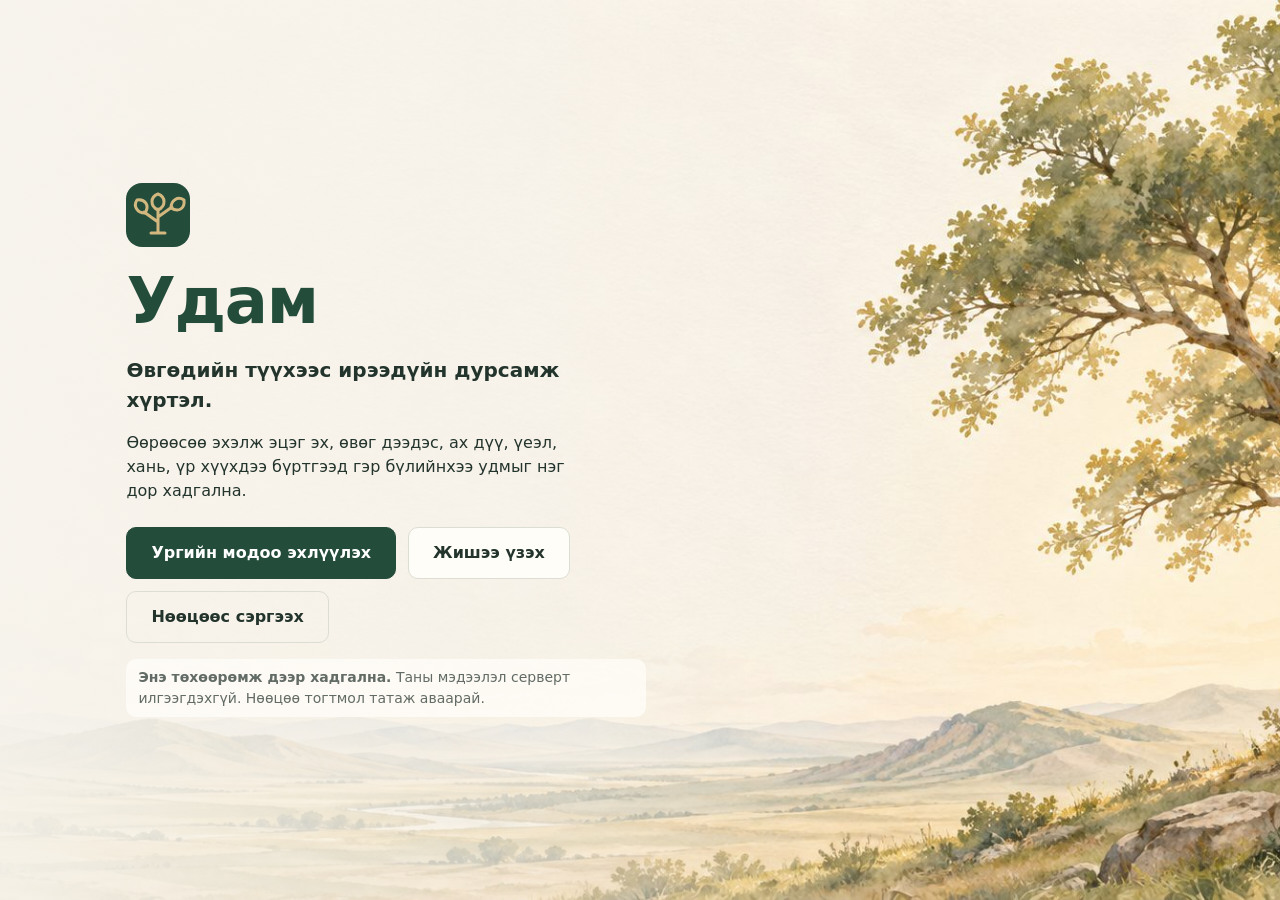
==== index.html @ 998a24c9 "Update index.html" ====
<!doctype html>
<html lang="mn">
  <head>
    <meta charset="UTF-8" />
    <meta name="viewport" content="width=device-width, initial-scale=1, viewport-fit=cover" />
    <link rel="icon" type="image/svg+xml" href="./favicon.svg" />
    <meta name="theme-color" content="#244c3a" />
    <title>Удам — ургийн мод</title>
    <script type="module" crossorigin>var _x=Object.defineProperty;var kx=(e,r,i)=>r in e?_x(e,r,{enumerable:!0,configurable:!0,writable:!0,value:i}):e[r]=i;var ct=(e,r,i)=>kx(e,typeof r!="symbol"?r+"":r,i);(function(){const r=document.createElement("link").relList;if(r&&r.supports&&r.supports("modulepreload"))return;for(const s of document.querySelectorAll('link[rel="modulepreload"]'))u(s);new MutationObserver(s=>{for(const o of s)if(o.type==="childList")for(const a of o.addedNodes)a.tagName==="LINK"&&a.rel==="modulepreload"&&u(a)}).observe(document,{childList:!0,subtree:!0});function i(s){const o={};return s.integrity&&(o.integrity=s.integrity),s.referrerPolicy&&(o.referrerPolicy=s.referrerPolicy),s.crossOrigin==="use-credentials"?o.credentials="include":s.crossOrigin==="anonymous"?o.credentials="omit":o.credentials="same-origin",o}function u(s){if(s.ep)return;s.ep=!0;const o=i(s);fetch(s.href,o)}})();var _a=typeof globalThis<"u"?globalThis:typeof window<"u"?window:typeof global<"u"?global:typeof self<"u"?self:{};function rl(e){return e&&e.__esModule&&Object.prototype.hasOwnProperty.call(e,"default")?e.default:e}var fc={exports:{}},Ts={},hc={exports:{}},Be={};/**
 * @license React
 * react.production.min.js
 *
 * Copyright (c) Facebook, Inc. and its affiliates.
 *
 * This source code is licensed under the MIT license found in the
 * LICENSE file in the root directory of this source tree.
 */var Xp;function bx(){if(Xp)return Be;Xp=1;var e=Symbol.for("react.element"),r=Symbol.for("react.portal"),i=Symbol.for("react.fragment"),u=Symbol.for("react.strict_mode"),s=Symbol.for("react.profiler"),o=Symbol.for("react.provider"),a=Symbol.for("react.context"),c=Symbol.for("react.forward_ref"),f=Symbol.for("react.suspense"),h=Symbol.for("react.memo"),d=Symbol.for("react.lazy"),p=Symbol.iterator;function y(M){return M===null||typeof M!="object"?null:(M=p&&M[p]||M["@@iterator"],typeof M=="function"?M:null)}var g={isMounted:function(){return!1},enqueueForceUpdate:function(){},enqueueReplaceState:function(){},enqueueSetState:function(){}},w=Object.assign,x={};function _(M,L,Y){this.props=M,this.context=L,this.refs=x,this.updater=Y||g}_.prototype.isReactComponent={},_.prototype.setState=function(M,L){if(typeof M!="object"&&typeof M!="function"&&M!=null)throw Error("setState(...): takes an object of state variables to update or a function which returns an object of state variables.");this.updater.enqueueSetState(this,M,L,"setState")},_.prototype.forceUpdate=function(M){this.updater.enqueueForceUpdate(this,M,"forceUpdate")};function b(){}b.prototype=_.prototype;function N(M,L,Y){this.props=M,this.context=L,this.refs=x,this.updater=Y||g}var E=N.prototype=new b;E.constructor=N,w(E,_.prototype),E.isPureReactComponent=!0;var j=Array.isArray,z=Object.prototype.hasOwnProperty,T={current:null},D={key:!0,ref:!0,__self:!0,__source:!0};function R(M,L,Y){var q,Q={},G=null,se=null;if(L!=null)for(q in L.ref!==void 0&&(se=L.ref),L.key!==void 0&&(G=""+L.key),L)z.call(L,q)&&!D.hasOwnProperty(q)&&(Q[q]=L[q]);var re=arguments.length-2;if(re===1)Q.children=Y;else if(1<re){for(var de=Array(re),_e=0;_e<re;_e++)de[_e]=arguments[_e+2];Q.children=de}if(M&&M.defaultProps)for(q in re=M.defaultProps,re)Q[q]===void 0&&(Q[q]=re[q]);return{$$typeof:e,type:M,key:G,ref:se,props:Q,_owner:T.current}}function A(M,L){return{$$typeof:e,type:M.type,key:L,ref:M.ref,props:M.props,_owner:M._owner}}function W(M){return typeof M=="object"&&M!==null&&M.$$typeof===e}function Z(M){var L={"=":"=0",":":"=2"};return"$"+M.replace(/[=:]/g,function(Y){return L[Y]})}var I=/\/+/g;function H(M,L){return typeof M=="object"&&M!==null&&M.key!=null?Z(""+M.key):L.toString(36)}function S(M,L,Y,q,Q){var G=typeof M;(G==="undefined"||G==="boolean")&&(M=null);var se=!1;if(M===null)se=!0;else switch(G){case"string":case"number":se=!0;break;case"object":switch(M.$$typeof){case e:case r:se=!0}}if(se)return se=M,Q=Q(se),M=q===""?"."+H(se,0):q,j(Q)?(Y="",M!=null&&(Y=M.replace(I,"$&/")+"/"),S(Q,L,Y,"",function(_e){return _e})):Q!=null&&(W(Q)&&(Q=A(Q,Y+(!Q.key||se&&se.key===Q.key?"":(""+Q.key).replace(I,"$&/")+"/")+M)),L.push(Q)),1;if(se=0,q=q===""?".":q+":",j(M))for(var re=0;re<M.length;re++){G=M[re];var de=q+H(G,re);se+=S(G,L,Y,de,Q)}else if(de=y(M),typeof de=="function")for(M=de.call(M),re=0;!(G=M.next()).done;)G=G.value,de=q+H(G,re++),se+=S(G,L,Y,de,Q);else if(G==="object")throw L=String(M),Error("Objects are not valid as a React child (found: "+(L==="[object Object]"?"object with keys {"+Object.keys(M).join(", ")+"}":L)+"). If you meant to render a collection of children, use an array instead.");return se}function F(M,L,Y){if(M==null)return M;var q=[],Q=0;return S(M,q,"","",function(G){return L.call(Y,G,Q++)}),q}function X(M){if(M._status===-1){var L=M._result;L=L(),L.then(function(Y){(M._status===0||M._status===-1)&&(M._status=1,M._result=Y)},function(Y){(M._status===0||M._status===-1)&&(M._status=2,M._result=Y)}),M._status===-1&&(M._status=0,M._result=L)}if(M._status===1)return M._result.default;throw M._result}var U={current:null},B={transition:null},O={ReactCurrentDispatcher:U,ReactCurrentBatchConfig:B,ReactCurrentOwner:T};function V(){throw Error("act(...) is not supported in production builds of React.")}return Be.Children={map:F,forEach:function(M,L,Y){F(M,function(){L.apply(this,arguments)},Y)},count:function(M){var L=0;return F(M,function(){L++}),L},toArray:function(M){return F(M,function(L){return L})||[]},only:function(M){if(!W(M))throw Error("React.Children.only expected to receive a single React element child.");return M}},Be.Component=_,Be.Fragment=i,Be.Profiler=s,Be.PureComponent=N,Be.StrictMode=u,Be.Suspense=f,Be.__SECRET_INTERNALS_DO_NOT_USE_OR_YOU_WILL_BE_FIRED=O,Be.act=V,Be.cloneElement=function(M,L,Y){if(M==null)throw Error("React.cloneElement(...): The argument must be a React element, but you passed "+M+".");var q=w({},M.props),Q=M.key,G=M.ref,se=M._owner;if(L!=null){if(L.ref!==void 0&&(G=L.ref,se=T.current),L.key!==void 0&&(Q=""+L.key),M.type&&M.type.defaultProps)var re=M.type.defaultProps;for(de in L)z.call(L,de)&&!D.hasOwnProperty(de)&&(q[de]=L[de]===void 0&&re!==void 0?re[de]:L[de])}var de=arguments.length-2;if(de===1)q.children=Y;else if(1<de){re=Array(de);for(var _e=0;_e<de;_e++)re[_e]=arguments[_e+2];q.children=re}return{$$typeof:e,type:M.type,key:Q,ref:G,props:q,_owner:se}},Be.createContext=function(M){return M={$$typeof:a,_currentValue:M,_currentValue2:M,_threadCount:0,Provider:null,Consumer:null,_defaultValue:null,_globalName:null},M.Provider={$$typeof:o,_context:M},M.Consumer=M},Be.createElement=R,Be.createFactory=function(M){var L=R.bind(null,M);return L.type=M,L},Be.createRef=function(){return{current:null}},Be.forwardRef=function(M){return{$$typeof:c,render:M}},Be.isValidElement=W,Be.lazy=function(M){return{$$typeof:d,_payload:{_status:-1,_result:M},_init:X}},Be.memo=function(M,L){return{$$typeof:h,type:M,compare:L===void 0?null:L}},Be.startTransition=function(M){var L=B.transition;B.transition={};try{M()}finally{B.transition=L}},Be.unstable_act=V,Be.useCallback=function(M,L){return U.current.useCallback(M,L)},Be.useContext=function(M){return U.current.useContext(M)},Be.useDebugValue=function(){},Be.useDeferredValue=function(M){return U.current.useDeferredValue(M)},Be.useEffect=function(M,L){return U.current.useEffect(M,L)},Be.useId=function(){return U.current.useId()},Be.useImperativeHandle=function(M,L,Y){return U.current.useImperativeHandle(M,L,Y)},Be.useInsertionEffect=function(M,L){return U.current.useInsertionEffect(M,L)},Be.useLayoutEffect=function(M,L){return U.current.useLayoutEffect(M,L)},Be.useMemo=function(M,L){return U.current.useMemo(M,L)},Be.useReducer=function(M,L,Y){return U.current.useReducer(M,L,Y)},Be.useRef=function(M){return U.current.useRef(M)},Be.useState=function(M){return U.current.useState(M)},Be.useSyncExternalStore=function(M,L,Y){return U.current.useSyncExternalStore(M,L,Y)},Be.useTransition=function(){return U.current.useTransition()},Be.version="18.3.1",Be}var Gp;function eo(){return Gp||(Gp=1,hc.exports=bx()),hc.exports}/**
 * @license React
 * react-jsx-runtime.production.min.js
 *
 * Copyright (c) Facebook, Inc. and its affiliates.
 *
 * This source code is licensed under the MIT license found in the
 * LICENSE file in the root directory of this source tree.
 */var Zp;function Sx(){if(Zp)return Ts;Zp=1;var e=eo(),r=Symbol.for("react.element"),i=Symbol.for("react.fragment"),u=Object.prototype.hasOwnProperty,s=e.__SECRET_INTERNALS_DO_NOT_USE_OR_YOU_WILL_BE_FIRED.ReactCurrentOwner,o={key:!0,ref:!0,__self:!0,__source:!0};function a(c,f,h){var d,p={},y=null,g=null;h!==void 0&&(y=""+h),f.key!==void 0&&(y=""+f.key),f.ref!==void 0&&(g=f.ref);for(d in f)u.call(f,d)&&!o.hasOwnProperty(d)&&(p[d]=f[d]);if(c&&c.defaultProps)for(d in f=c.defaultProps,f)p[d]===void 0&&(p[d]=f[d]);return{$$typeof:r,type:c,key:y,ref:g,props:p,_owner:s.current}}return Ts.Fragment=i,Ts.jsx=a,Ts.jsxs=a,Ts}var Kp;function Ex(){return Kp||(Kp=1,fc.exports=Sx()),fc.exports}var v=Ex(),ee=eo();const Nx=rl(ee);var ka={},pc={exports:{}},Lt={},mc={exports:{}},gc={};/**
 * @license React
 * scheduler.production.min.js
 *
 * Copyright (c) Facebook, Inc. and its affiliates.
 *
 * This source code is licensed under the MIT license found in the
 * LICENSE file in the root directory of this source tree.
 */var Qp;function Cx(){return Qp||(Qp=1,(function(e){function r(B,O){var V=B.length;B.push(O);e:for(;0<V;){var M=V-1>>>1,L=B[M];if(0<s(L,O))B[M]=O,B[V]=L,V=M;else break e}}function i(B){return B.length===0?null:B[0]}function u(B){if(B.length===0)return null;var O=B[0],V=B.pop();if(V!==O){B[0]=V;e:for(var M=0,L=B.length,Y=L>>>1;M<Y;){var q=2*(M+1)-1,Q=B[q],G=q+1,se=B[G];if(0>s(Q,V))G<L&&0>s(se,Q)?(B[M]=se,B[G]=V,M=G):(B[M]=Q,B[q]=V,M=q);else if(G<L&&0>s(se,V))B[M]=se,B[G]=V,M=G;else break e}}return O}function s(B,O){var V=B.sortIndex-O.sortIndex;return V!==0?V:B.id-O.id}if(typeof performance=="object"&&typeof performance.now=="function"){var o=performance;e.unstable_now=function(){return o.now()}}else{var a=Date,c=a.now();e.unstable_now=function(){return a.now()-c}}var f=[],h=[],d=1,p=null,y=3,g=!1,w=!1,x=!1,_=typeof setTimeout=="function"?setTimeout:null,b=typeof clearTimeout=="function"?clearTimeout:null,N=typeof setImmediate<"u"?setImmediate:null;typeof navigator<"u"&&navigator.scheduling!==void 0&&navigator.scheduling.isInputPending!==void 0&&navigator.scheduling.isInputPending.bind(navigator.scheduling);function E(B){for(var O=i(h);O!==null;){if(O.callback===null)u(h);else if(O.startTime<=B)u(h),O.sortIndex=O.expirationTime,r(f,O);else break;O=i(h)}}function j(B){if(x=!1,E(B),!w)if(i(f)!==null)w=!0,X(z);else{var O=i(h);O!==null&&U(j,O.startTime-B)}}function z(B,O){w=!1,x&&(x=!1,b(R),R=-1),g=!0;var V=y;try{for(E(O),p=i(f);p!==null&&(!(p.expirationTime>O)||B&&!Z());){var M=p.callback;if(typeof M=="function"){p.callback=null,y=p.priorityLevel;var L=M(p.expirationTime<=O);O=e.unstable_now(),typeof L=="function"?p.callback=L:p===i(f)&&u(f),E(O)}else u(f);p=i(f)}if(p!==null)var Y=!0;else{var q=i(h);q!==null&&U(j,q.startTime-O),Y=!1}return Y}finally{p=null,y=V,g=!1}}var T=!1,D=null,R=-1,A=5,W=-1;function Z(){return!(e.unstable_now()-W<A)}function I(){if(D!==null){var B=e.unstable_now();W=B;var O=!0;try{O=D(!0,B)}finally{O?H():(T=!1,D=null)}}else T=!1}var H;if(typeof N=="function")H=function(){N(I)};else if(typeof MessageChannel<"u"){var S=new MessageChannel,F=S.port2;S.port1.onmessage=I,H=function(){F.postMessage(null)}}else H=function(){_(I,0)};function X(B){D=B,T||(T=!0,H())}function U(B,O){R=_(function(){B(e.unstable_now())},O)}e.unstable_IdlePriority=5,e.unstable_ImmediatePriority=1,e.unstable_LowPriority=4,e.unstable_NormalPriority=3,e.unstable_Profiling=null,e.unstable_UserBlockingPriority=2,e.unstable_cancelCallback=function(B){B.callback=null},e.unstable_continueExecution=function(){w||g||(w=!0,X(z))},e.unstable_forceFrameRate=function(B){0>B||125<B?console.error("forceFrameRate takes a positive int between 0 and 125, forcing frame rates higher than 125 fps is not supported"):A=0<B?Math.floor(1e3/B):5},e.unstable_getCurrentPriorityLevel=function(){return y},e.unstable_getFirstCallbackNode=function(){return i(f)},e.unstable_next=function(B){switch(y){case 1:case 2:case 3:var O=3;break;default:O=y}var V=y;y=O;try{return B()}finally{y=V}},e.unstable_pauseExecution=function(){},e.unstable_requestPaint=function(){},e.unstable_runWithPriority=function(B,O){switch(B){case 1:case 2:case 3:case 4:case 5:break;default:B=3}var V=y;y=B;try{return O()}finally{y=V}},e.unstable_scheduleCallback=function(B,O,V){var M=e.unstable_now();switch(typeof V=="object"&&V!==null?(V=V.delay,V=typeof V=="number"&&0<V?M+V:M):V=M,B){case 1:var L=-1;break;case 2:L=250;break;case 5:L=1073741823;break;case 4:L=1e4;break;default:L=5e3}return L=V+L,B={id:d++,callback:O,priorityLevel:B,startTime:V,expirationTime:L,sortIndex:-1},V>M?(B.sortIndex=V,r(h,B),i(f)===null&&B===i(h)&&(x?(b(R),R=-1):x=!0,U(j,V-M))):(B.sortIndex=L,r(f,B),w||g||(w=!0,X(z))),B},e.unstable_shouldYield=Z,e.unstable_wrapCallback=function(B){var O=y;return function(){var V=y;y=O;try{return B.apply(this,arguments)}finally{y=V}}}})(gc)),gc}var Jp;function jx(){return Jp||(Jp=1,mc.exports=Cx()),mc.exports}/**
 * @license React
 * react-dom.production.min.js
 *
 * Copyright (c) Facebook, Inc. and its affiliates.
 *
 * This source code is licensed under the MIT license found in the
 * LICENSE file in the root directory of this source tree.
 */var em;function Ix(){if(em)return Lt;em=1;var e=eo(),r=jx();function i(t){for(var n="https://reactjs.org/docs/error-decoder.html?invariant="+t,l=1;l<arguments.length;l++)n+="&args[]="+encodeURIComponent(arguments[l]);return"Minified React error #"+t+"; visit "+n+" for the full message or use the non-minified dev environment for full errors and additional helpful warnings."}var u=new Set,s={};function o(t,n){a(t,n),a(t+"Capture",n)}function a(t,n){for(s[t]=n,t=0;t<n.length;t++)u.add(n[t])}var c=!(typeof window>"u"||typeof window.document>"u"||typeof window.document.createElement>"u"),f=Object.prototype.hasOwnProperty,h=/^[:A-Z_a-z\u00C0-\u00D6\u00D8-\u00F6\u00F8-\u02FF\u0370-\u037D\u037F-\u1FFF\u200C-\u200D\u2070-\u218F\u2C00-\u2FEF\u3001-\uD7FF\uF900-\uFDCF\uFDF0-\uFFFD][:A-Z_a-z\u00C0-\u00D6\u00D8-\u00F6\u00F8-\u02FF\u0370-\u037D\u037F-\u1FFF\u200C-\u200D\u2070-\u218F\u2C00-\u2FEF\u3001-\uD7FF\uF900-\uFDCF\uFDF0-\uFFFD\-.0-9\u00B7\u0300-\u036F\u203F-\u2040]*$/,d={},p={};function y(t){return f.call(p,t)?!0:f.call(d,t)?!1:h.test(t)?p[t]=!0:(d[t]=!0,!1)}function g(t,n,l,m){if(l!==null&&l.type===0)return!1;switch(typeof n){case"function":case"symbol":return!0;case"boolean":return m?!1:l!==null?!l.acceptsBooleans:(t=t.toLowerCase().slice(0,5),t!=="data-"&&t!=="aria-");default:return!1}}function w(t,n,l,m){if(n===null||typeof n>"u"||g(t,n,l,m))return!0;if(m)return!1;if(l!==null)switch(l.type){case 3:return!n;case 4:return n===!1;case 5:return isNaN(n);case 6:return isNaN(n)||1>n}return!1}function x(t,n,l,m,k,C,$){this.acceptsBooleans=n===2||n===3||n===4,this.attributeName=m,this.attributeNamespace=k,this.mustUseProperty=l,this.propertyName=t,this.type=n,this.sanitizeURL=C,this.removeEmptyString=$}var _={};"children dangerouslySetInnerHTML defaultValue defaultChecked innerHTML suppressContentEditableWarning suppressHydrationWarning style".split(" ").forEach(function(t){_[t]=new x(t,0,!1,t,null,!1,!1)}),[["acceptCharset","accept-charset"],["className","class"],["htmlFor","for"],["httpEquiv","http-equiv"]].forEach(function(t){var n=t[0];_[n]=new x(n,1,!1,t[1],null,!1,!1)}),["contentEditable","draggable","spellCheck","value"].forEach(function(t){_[t]=new x(t,2,!1,t.toLowerCase(),null,!1,!1)}),["autoReverse","externalResourcesRequired","focusable","preserveAlpha"].forEach(function(t){_[t]=new x(t,2,!1,t,null,!1,!1)}),"allowFullScreen async autoFocus autoPlay controls default defer disabled disablePictureInPicture disableRemotePlayback formNoValidate hidden loop noModule noValidate open playsInline readOnly required reversed scoped seamless itemScope".split(" ").forEach(function(t){_[t]=new x(t,3,!1,t.toLowerCase(),null,!1,!1)}),["checked","multiple","muted","selected"].forEach(function(t){_[t]=new x(t,3,!0,t,null,!1,!1)}),["capture","download"].forEach(function(t){_[t]=new x(t,4,!1,t,null,!1,!1)}),["cols","rows","size","span"].forEach(function(t){_[t]=new x(t,6,!1,t,null,!1,!1)}),["rowSpan","start"].forEach(function(t){_[t]=new x(t,5,!1,t.toLowerCase(),null,!1,!1)});var b=/[\-:]([a-z])/g;function N(t){return t[1].toUpperCase()}"accent-height alignment-baseline arabic-form baseline-shift cap-height clip-path clip-rule color-interpolation color-interpolation-filters color-profile color-rendering dominant-baseline enable-background fill-opacity fill-rule flood-color flood-opacity font-family font-size font-size-adjust font-stretch font-style font-variant font-weight glyph-name glyph-orientation-horizontal glyph-orientation-vertical horiz-adv-x horiz-origin-x image-rendering letter-spacing lighting-color marker-end marker-mid marker-start overline-position overline-thickness paint-order panose-1 pointer-events rendering-intent shape-rendering stop-color stop-opacity strikethrough-position strikethrough-thickness stroke-dasharray stroke-dashoffset stroke-linecap stroke-linejoin stroke-miterlimit stroke-opacity stroke-width text-anchor text-decoration text-rendering underline-position underline-thickness unicode-bidi unicode-range units-per-em v-alphabetic v-hanging v-ideographic v-mathematical vector-effect vert-adv-y vert-origin-x vert-origin-y word-spacing writing-mode xmlns:xlink x-height".split(" ").forEach(function(t){var n=t.replace(b,N);_[n]=new x(n,1,!1,t,null,!1,!1)}),"xlink:actuate xlink:arcrole xlink:role xlink:show xlink:title xlink:type".split(" ").forEach(function(t){var n=t.replace(b,N);_[n]=new x(n,1,!1,t,"http://www.w3.org/1999/xlink",!1,!1)}),["xml:base","xml:lang","xml:space"].forEach(function(t){var n=t.replace(b,N);_[n]=new x(n,1,!1,t,"http://www.w3.org/XML/1998/namespace",!1,!1)}),["tabIndex","crossOrigin"].forEach(function(t){_[t]=new x(t,1,!1,t.toLowerCase(),null,!1,!1)}),_.xlinkHref=new x("xlinkHref",1,!1,"xlink:href","http://www.w3.org/1999/xlink",!0,!1),["src","href","action","formAction"].forEach(function(t){_[t]=new x(t,1,!1,t.toLowerCase(),null,!0,!0)});function E(t,n,l,m){var k=_.hasOwnProperty(n)?_[n]:null;(k!==null?k.type!==0:m||!(2<n.length)||n[0]!=="o"&&n[0]!=="O"||n[1]!=="n"&&n[1]!=="N")&&(w(n,l,k,m)&&(l=null),m||k===null?y(n)&&(l===null?t.removeAttribute(n):t.setAttribute(n,""+l)):k.mustUseProperty?t[k.propertyName]=l===null?k.type===3?!1:"":l:(n=k.attributeName,m=k.attributeNamespace,l===null?t.removeAttribute(n):(k=k.type,l=k===3||k===4&&l===!0?"":""+l,m?t.setAttributeNS(m,n,l):t.setAttribute(n,l))))}var j=e.__SECRET_INTERNALS_DO_NOT_USE_OR_YOU_WILL_BE_FIRED,z=Symbol.for("react.element"),T=Symbol.for("react.portal"),D=Symbol.for("react.fragment"),R=Symbol.for("react.strict_mode"),A=Symbol.for("react.profiler"),W=Symbol.for("react.provider"),Z=Symbol.for("react.context"),I=Symbol.for("react.forward_ref"),H=Symbol.for("react.suspense"),S=Symbol.for("react.suspense_list"),F=Symbol.for("react.memo"),X=Symbol.for("react.lazy"),U=Symbol.for("react.offscreen"),B=Symbol.iterator;function O(t){return t===null||typeof t!="object"?null:(t=B&&t[B]||t["@@iterator"],typeof t=="function"?t:null)}var V=Object.assign,M;function L(t){if(M===void 0)try{throw Error()}catch(l){var n=l.stack.trim().match(/\n( *(at )?)/);M=n&&n[1]||""}return`
`+M+t}var Y=!1;function q(t,n){if(!t||Y)return"";Y=!0;var l=Error.prepareStackTrace;Error.prepareStackTrace=void 0;try{if(n)if(n=function(){throw Error()},Object.defineProperty(n.prototype,"props",{set:function(){throw Error()}}),typeof Reflect=="object"&&Reflect.construct){try{Reflect.construct(n,[])}catch(he){var m=he}Reflect.construct(t,[],n)}else{try{n.call()}catch(he){m=he}t.call(n.prototype)}else{try{throw Error()}catch(he){m=he}t()}}catch(he){if(he&&m&&typeof he.stack=="string"){for(var k=he.stack.split(`
`),C=m.stack.split(`
`),$=k.length-1,te=C.length-1;1<=$&&0<=te&&k[$]!==C[te];)te--;for(;1<=$&&0<=te;$--,te--)if(k[$]!==C[te]){if($!==1||te!==1)do if($--,te--,0>te||k[$]!==C[te]){var ne=`
`+k[$].replace(" at new "," at ");return t.displayName&&ne.includes("<anonymous>")&&(ne=ne.replace("<anonymous>",t.displayName)),ne}while(1<=$&&0<=te);break}}}finally{Y=!1,Error.prepareStackTrace=l}return(t=t?t.displayName||t.name:"")?L(t):""}function Q(t){switch(t.tag){case 5:return L(t.type);case 16:return L("Lazy");case 13:return L("Suspense");case 19:return L("SuspenseList");case 0:case 2:case 15:return t=q(t.type,!1),t;case 11:return t=q(t.type.render,!1),t;case 1:return t=q(t.type,!0),t;default:return""}}function G(t){if(t==null)return null;if(typeof t=="function")return t.displayName||t.name||null;if(typeof t=="string")return t;switch(t){case D:return"Fragment";case T:return"Portal";case A:return"Profiler";case R:return"StrictMode";case H:return"Suspense";case S:return"SuspenseList"}if(typeof t=="object")switch(t.$$typeof){case Z:return(t.displayName||"Context")+".Consumer";case W:return(t._context.displayName||"Context")+".Provider";case I:var n=t.render;return t=t.displayName,t||(t=n.displayName||n.name||"",t=t!==""?"ForwardRef("+t+")":"ForwardRef"),t;case F:return n=t.displayName||null,n!==null?n:G(t.type)||"Memo";case X:n=t._payload,t=t._init;try{return G(t(n))}catch{}}return null}function se(t){var n=t.type;switch(t.tag){case 24:return"Cache";case 9:return(n.displayName||"Context")+".Consumer";case 10:return(n._context.displayName||"Context")+".Provider";case 18:return"DehydratedFragment";case 11:return t=n.render,t=t.displayName||t.name||"",n.displayName||(t!==""?"ForwardRef("+t+")":"ForwardRef");case 7:return"Fragment";case 5:return n;case 4:return"Portal";case 3:return"Root";case 6:return"Text";case 16:return G(n);case 8:return n===R?"StrictMode":"Mode";case 22:return"Offscreen";case 12:return"Profiler";case 21:return"Scope";case 13:return"Suspense";case 19:return"SuspenseList";case 25:return"TracingMarker";case 1:case 0:case 17:case 2:case 14:case 15:if(typeof n=="function")return n.displayName||n.name||null;if(typeof n=="string")return n}return null}function re(t){switch(typeof t){case"boolean":case"number":case"string":case"undefined":return t;case"object":return t;default:return""}}function de(t){var n=t.type;return(t=t.nodeName)&&t.toLowerCase()==="input"&&(n==="checkbox"||n==="radio")}function _e(t){var n=de(t)?"checked":"value",l=Object.getOwnPropertyDescriptor(t.constructor.prototype,n),m=""+t[n];if(!t.hasOwnProperty(n)&&typeof l<"u"&&typeof l.get=="function"&&typeof l.set=="function"){var k=l.get,C=l.set;return Object.defineProperty(t,n,{configurable:!0,get:function(){return k.call(this)},set:function($){m=""+$,C.call(this,$)}}),Object.defineProperty(t,n,{enumerable:l.enumerable}),{getValue:function(){return m},setValue:function($){m=""+$},stopTracking:function(){t._valueTracker=null,delete t[n]}}}}function Ne(t){t._valueTracker||(t._valueTracker=_e(t))}function Se(t){if(!t)return!1;var n=t._valueTracker;if(!n)return!0;var l=n.getValue(),m="";return t&&(m=de(t)?t.checked?"true":"false":t.value),t=m,t!==l?(n.setValue(t),!0):!1}function be(t){if(t=t||(typeof document<"u"?document:void 0),typeof t>"u")return null;try{return t.activeElement||t.body}catch{return t.body}}function P(t,n){var l=n.checked;return V({},n,{defaultChecked:void 0,defaultValue:void 0,value:void 0,checked:l??t._wrapperState.initialChecked})}function fe(t,n){var l=n.defaultValue==null?"":n.defaultValue,m=n.checked!=null?n.checked:n.defaultChecked;l=re(n.value!=null?n.value:l),t._wrapperState={initialChecked:m,initialValue:l,controlled:n.type==="checkbox"||n.type==="radio"?n.checked!=null:n.value!=null}}function le(t,n){n=n.checked,n!=null&&E(t,"checked",n,!1)}function J(t,n){le(t,n);var l=re(n.value),m=n.type;if(l!=null)m==="number"?(l===0&&t.value===""||t.value!=l)&&(t.value=""+l):t.value!==""+l&&(t.value=""+l);else if(m==="submit"||m==="reset"){t.removeAttribute("value");return}n.hasOwnProperty("value")?oe(t,n.type,l):n.hasOwnProperty("defaultValue")&&oe(t,n.type,re(n.defaultValue)),n.checked==null&&n.defaultChecked!=null&&(t.defaultChecked=!!n.defaultChecked)}function K(t,n,l){if(n.hasOwnProperty("value")||n.hasOwnProperty("defaultValue")){var m=n.type;if(!(m!=="submit"&&m!=="reset"||n.value!==void 0&&n.value!==null))return;n=""+t._wrapperState.initialValue,l||n===t.value||(t.value=n),t.defaultValue=n}l=t.name,l!==""&&(t.name=""),t.defaultChecked=!!t._wrapperState.initialChecked,l!==""&&(t.name=l)}function oe(t,n,l){(n!=="number"||be(t.ownerDocument)!==t)&&(l==null?t.defaultValue=""+t._wrapperState.initialValue:t.defaultValue!==""+l&&(t.defaultValue=""+l))}var pe=Array.isArray;function me(t,n,l,m){if(t=t.options,n){n={};for(var k=0;k<l.length;k++)n["$"+l[k]]=!0;for(l=0;l<t.length;l++)k=n.hasOwnProperty("$"+t[l].value),t[l].selected!==k&&(t[l].selected=k),k&&m&&(t[l].defaultSelected=!0)}else{for(l=""+re(l),n=null,k=0;k<t.length;k++){if(t[k].value===l){t[k].selected=!0,m&&(t[k].defaultSelected=!0);return}n!==null||t[k].disabled||(n=t[k])}n!==null&&(n.selected=!0)}}function ue(t,n){if(n.dangerouslySetInnerHTML!=null)throw Error(i(91));return V({},n,{value:void 0,defaultValue:void 0,children:""+t._wrapperState.initialValue})}function xe(t,n){var l=n.value;if(l==null){if(l=n.children,n=n.defaultValue,l!=null){if(n!=null)throw Error(i(92));if(pe(l)){if(1<l.length)throw Error(i(93));l=l[0]}n=l}n==null&&(n=""),l=n}t._wrapperState={initialValue:re(l)}}function Ee(t,n){var l=re(n.value),m=re(n.defaultValue);l!=null&&(l=""+l,l!==t.value&&(t.value=l),n.defaultValue==null&&t.defaultValue!==l&&(t.defaultValue=l)),m!=null&&(t.defaultValue=""+m)}function we(t){var n=t.textContent;n===t._wrapperState.initialValue&&n!==""&&n!==null&&(t.value=n)}function Pe(t){switch(t){case"svg":return"http://www.w3.org/2000/svg";case"math":return"http://www.w3.org/1998/Math/MathML";default:return"http://www.w3.org/1999/xhtml"}}function Fe(t,n){return t==null||t==="http://www.w3.org/1999/xhtml"?Pe(n):t==="http://www.w3.org/2000/svg"&&n==="foreignObject"?"http://www.w3.org/1999/xhtml":t}var $e,xt=(function(t){return typeof MSApp<"u"&&MSApp.execUnsafeLocalFunction?function(n,l,m,k){MSApp.execUnsafeLocalFunction(function(){return t(n,l,m,k)})}:t})(function(t,n){if(t.namespaceURI!=="http://www.w3.org/2000/svg"||"innerHTML"in t)t.innerHTML=n;else{for($e=$e||document.createElement("div"),$e.innerHTML="<svg>"+n.valueOf().toString()+"</svg>",n=$e.firstChild;t.firstChild;)t.removeChild(t.firstChild);for(;n.firstChild;)t.appendChild(n.firstChild)}});function Nt(t,n){if(n){var l=t.firstChild;if(l&&l===t.lastChild&&l.nodeType===3){l.nodeValue=n;return}}t.textContent=n}var mt={animationIterationCount:!0,aspectRatio:!0,borderImageOutset:!0,borderImageSlice:!0,borderImageWidth:!0,boxFlex:!0,boxFlexGroup:!0,boxOrdinalGroup:!0,columnCount:!0,columns:!0,flex:!0,flexGrow:!0,flexPositive:!0,flexShrink:!0,flexNegative:!0,flexOrder:!0,gridArea:!0,gridRow:!0,gridRowEnd:!0,gridRowSpan:!0,gridRowStart:!0,gridColumn:!0,gridColumnEnd:!0,gridColumnSpan:!0,gridColumnStart:!0,fontWeight:!0,lineClamp:!0,lineHeight:!0,opacity:!0,order:!0,orphans:!0,tabSize:!0,widows:!0,zIndex:!0,zoom:!0,fillOpacity:!0,floodOpacity:!0,stopOpacity:!0,strokeDasharray:!0,strokeDashoffset:!0,strokeMiterlimit:!0,strokeOpacity:!0,strokeWidth:!0},Nn=["Webkit","ms","Moz","O"];Object.keys(mt).forEach(function(t){Nn.forEach(function(n){n=n+t.charAt(0).toUpperCase()+t.substring(1),mt[n]=mt[t]})});function Ge(t,n,l){return n==null||typeof n=="boolean"||n===""?"":l||typeof n!="number"||n===0||mt.hasOwnProperty(t)&&mt[t]?(""+n).trim():n+"px"}function Cn(t,n){t=t.style;for(var l in n)if(n.hasOwnProperty(l)){var m=l.indexOf("--")===0,k=Ge(l,n[l],m);l==="float"&&(l="cssFloat"),m?t.setProperty(l,k):t[l]=k}}var br=V({menuitem:!0},{area:!0,base:!0,br:!0,col:!0,embed:!0,hr:!0,img:!0,input:!0,keygen:!0,link:!0,meta:!0,param:!0,source:!0,track:!0,wbr:!0});function Ct(t,n){if(n){if(br[t]&&(n.children!=null||n.dangerouslySetInnerHTML!=null))throw Error(i(137,t));if(n.dangerouslySetInnerHTML!=null){if(n.children!=null)throw Error(i(60));if(typeof n.dangerouslySetInnerHTML!="object"||!("__html"in n.dangerouslySetInnerHTML))throw Error(i(61))}if(n.style!=null&&typeof n.style!="object")throw Error(i(62))}}function qn(t,n){if(t.indexOf("-")===-1)return typeof n.is=="string";switch(t){case"annotation-xml":case"color-profile":case"font-face":case"font-face-src":case"font-face-uri":case"font-face-format":case"font-face-name":case"missing-glyph":return!1;default:return!0}}var Sr=null;function Er(t){return t=t.target||t.srcElement||window,t.correspondingUseElement&&(t=t.correspondingUseElement),t.nodeType===3?t.parentNode:t}var Nr=null,tn=null,Mt=null;function jn(t){if(t=ws(t)){if(typeof Nr!="function")throw Error(i(280));var n=t.stateNode;n&&(n=Oo(n),Nr(t.stateNode,t.type,n))}}function lo(t){tn?Mt?Mt.push(t):Mt=[t]:tn=t}function Zi(){if(tn){var t=tn,n=Mt;if(Mt=tn=null,jn(t),n)for(t=0;t<n.length;t++)jn(n[t])}}function uo(t,n){return t(n)}function co(){}var Ki=!1;function fo(t,n,l){if(Ki)return t(n,l);Ki=!0;try{return uo(t,n,l)}finally{Ki=!1,(tn!==null||Mt!==null)&&(co(),Zi())}}function Cr(t,n){var l=t.stateNode;if(l===null)return null;var m=Oo(l);if(m===null)return null;l=m[n];e:switch(n){case"onClick":case"onClickCapture":case"onDoubleClick":case"onDoubleClickCapture":case"onMouseDown":case"onMouseDownCapture":case"onMouseMove":case"onMouseMoveCapture":case"onMouseUp":case"onMouseUpCapture":case"onMouseEnter":(m=!m.disabled)||(t=t.type,m=!(t==="button"||t==="input"||t==="select"||t==="textarea")),t=!m;break e;default:t=!1}if(t)return null;if(l&&typeof l!="function")throw Error(i(231,n,typeof l));return l}var Qi=!1;if(c)try{var jr={};Object.defineProperty(jr,"passive",{get:function(){Qi=!0}}),window.addEventListener("test",jr,jr),window.removeEventListener("test",jr,jr)}catch{Qi=!1}function _l(t,n,l,m,k,C,$,te,ne){var he=Array.prototype.slice.call(arguments,3);try{n.apply(l,he)}catch(ye){this.onError(ye)}}var Ir=!1,ii=null,si=!1,Ji=null,kl={onError:function(t){Ir=!0,ii=t}};function bl(t,n,l,m,k,C,$,te,ne){Ir=!1,ii=null,_l.apply(kl,arguments)}function Sl(t,n,l,m,k,C,$,te,ne){if(bl.apply(this,arguments),Ir){if(Ir){var he=ii;Ir=!1,ii=null}else throw Error(i(198));si||(si=!0,Ji=he)}}function gn(t){var n=t,l=t;if(t.alternate)for(;n.return;)n=n.return;else{t=n;do n=t,(n.flags&4098)!==0&&(l=n.return),t=n.return;while(t)}return n.tag===3?l:null}function es(t){if(t.tag===13){var n=t.memoizedState;if(n===null&&(t=t.alternate,t!==null&&(n=t.memoizedState)),n!==null)return n.dehydrated}return null}function ts(t){if(gn(t)!==t)throw Error(i(188))}function El(t){var n=t.alternate;if(!n){if(n=gn(t),n===null)throw Error(i(188));return n!==t?null:t}for(var l=t,m=n;;){var k=l.return;if(k===null)break;var C=k.alternate;if(C===null){if(m=k.return,m!==null){l=m;continue}break}if(k.child===C.child){for(C=k.child;C;){if(C===l)return ts(k),t;if(C===m)return ts(k),n;C=C.sibling}throw Error(i(188))}if(l.return!==m.return)l=k,m=C;else{for(var $=!1,te=k.child;te;){if(te===l){$=!0,l=k,m=C;break}if(te===m){$=!0,m=k,l=C;break}te=te.sibling}if(!$){for(te=C.child;te;){if(te===l){$=!0,l=C,m=k;break}if(te===m){$=!0,m=C,l=k;break}te=te.sibling}if(!$)throw Error(i(189))}}if(l.alternate!==m)throw Error(i(190))}if(l.tag!==3)throw Error(i(188));return l.stateNode.current===l?t:n}function ho(t){return t=El(t),t!==null?po(t):null}function po(t){if(t.tag===5||t.tag===6)return t;for(t=t.child;t!==null;){var n=po(t);if(n!==null)return n;t=t.sibling}return null}var mo=r.unstable_scheduleCallback,go=r.unstable_cancelCallback,Nl=r.unstable_shouldYield,yo=r.unstable_requestPaint,nt=r.unstable_now,Cl=r.unstable_getCurrentPriorityLevel,ns=r.unstable_ImmediatePriority,vo=r.unstable_UserBlockingPriority,oi=r.unstable_NormalPriority,jl=r.unstable_LowPriority,xo=r.unstable_IdlePriority,Pr=null,qt=null;function Il(t){if(qt&&typeof qt.onCommitFiberRoot=="function")try{qt.onCommitFiberRoot(Pr,t,void 0,(t.current.flags&128)===128)}catch{}}var $t=Math.clz32?Math.clz32:zl,Pl=Math.log,Ml=Math.LN2;function zl(t){return t>>>=0,t===0?32:31-(Pl(t)/Ml|0)|0}var ai=64,li=4194304;function yn(t){switch(t&-t){case 1:return 1;case 2:return 2;case 4:return 4;case 8:return 8;case 16:return 16;case 32:return 32;case 64:case 128:case 256:case 512:case 1024:case 2048:case 4096:case 8192:case 16384:case 32768:case 65536:case 131072:case 262144:case 524288:case 1048576:case 2097152:return t&4194240;case 4194304:case 8388608:case 16777216:case 33554432:case 67108864:return t&130023424;case 134217728:return 134217728;case 268435456:return 268435456;case 536870912:return 536870912;case 1073741824:return 1073741824;default:return t}}function ui(t,n){var l=t.pendingLanes;if(l===0)return 0;var m=0,k=t.suspendedLanes,C=t.pingedLanes,$=l&268435455;if($!==0){var te=$&~k;te!==0?m=yn(te):(C&=$,C!==0&&(m=yn(C)))}else $=l&~k,$!==0?m=yn($):C!==0&&(m=yn(C));if(m===0)return 0;if(n!==0&&n!==m&&(n&k)===0&&(k=m&-m,C=n&-n,k>=C||k===16&&(C&4194240)!==0))return n;if((m&4)!==0&&(m|=l&16),n=t.entangledLanes,n!==0)for(t=t.entanglements,n&=m;0<n;)l=31-$t(n),k=1<<l,m|=t[l],n&=~k;return m}function Rl(t,n){switch(t){case 1:case 2:case 4:return n+250;case 8:case 16:case 32:case 64:case 128:case 256:case 512:case 1024:case 2048:case 4096:case 8192:case 16384:case 32768:case 65536:case 131072:case 262144:case 524288:case 1048576:case 2097152:return n+5e3;case 4194304:case 8388608:case 16777216:case 33554432:case 67108864:return-1;case 134217728:case 268435456:case 536870912:case 1073741824:return-1;default:return-1}}function Al(t,n){for(var l=t.suspendedLanes,m=t.pingedLanes,k=t.expirationTimes,C=t.pendingLanes;0<C;){var $=31-$t(C),te=1<<$,ne=k[$];ne===-1?((te&l)===0||(te&m)!==0)&&(k[$]=Rl(te,n)):ne<=n&&(t.expiredLanes|=te),C&=~te}}function Mr(t){return t=t.pendingLanes&-1073741825,t!==0?t:t&1073741824?1073741824:0}function wo(){var t=ai;return ai<<=1,(ai&4194240)===0&&(ai=64),t}function rs(t){for(var n=[],l=0;31>l;l++)n.push(t);return n}function Xn(t,n,l){t.pendingLanes|=n,n!==536870912&&(t.suspendedLanes=0,t.pingedLanes=0),t=t.eventTimes,n=31-$t(n),t[n]=l}function Hv(t,n){var l=t.pendingLanes&~n;t.pendingLanes=n,t.suspendedLanes=0,t.pingedLanes=0,t.expiredLanes&=n,t.mutableReadLanes&=n,t.entangledLanes&=n,n=t.entanglements;var m=t.eventTimes;for(t=t.expirationTimes;0<l;){var k=31-$t(l),C=1<<k;n[k]=0,m[k]=-1,t[k]=-1,l&=~C}}function Tl(t,n){var l=t.entangledLanes|=n;for(t=t.entanglements;l;){var m=31-$t(l),k=1<<m;k&n|t[m]&n&&(t[m]|=n),l&=~k}}var Ye=0;function Nf(t){return t&=-t,1<t?4<t?(t&268435455)!==0?16:536870912:4:1}var Cf,Ol,jf,If,Pf,Ll=!1,_o=[],Gn=null,Zn=null,Kn=null,is=new Map,ss=new Map,Qn=[],Uv="mousedown mouseup touchcancel touchend touchstart auxclick dblclick pointercancel pointerdown pointerup dragend dragstart drop compositionend compositionstart keydown keypress keyup input textInput copy cut paste click change contextmenu reset submit".split(" ");function Mf(t,n){switch(t){case"focusin":case"focusout":Gn=null;break;case"dragenter":case"dragleave":Zn=null;break;case"mouseover":case"mouseout":Kn=null;break;case"pointerover":case"pointerout":is.delete(n.pointerId);break;case"gotpointercapture":case"lostpointercapture":ss.delete(n.pointerId)}}function os(t,n,l,m,k,C){return t===null||t.nativeEvent!==C?(t={blockedOn:n,domEventName:l,eventSystemFlags:m,nativeEvent:C,targetContainers:[k]},n!==null&&(n=ws(n),n!==null&&Ol(n)),t):(t.eventSystemFlags|=m,n=t.targetContainers,k!==null&&n.indexOf(k)===-1&&n.push(k),t)}function Vv(t,n,l,m,k){switch(n){case"focusin":return Gn=os(Gn,t,n,l,m,k),!0;case"dragenter":return Zn=os(Zn,t,n,l,m,k),!0;case"mouseover":return Kn=os(Kn,t,n,l,m,k),!0;case"pointerover":var C=k.pointerId;return is.set(C,os(is.get(C)||null,t,n,l,m,k)),!0;case"gotpointercapture":return C=k.pointerId,ss.set(C,os(ss.get(C)||null,t,n,l,m,k)),!0}return!1}function zf(t){var n=zr(t.target);if(n!==null){var l=gn(n);if(l!==null){if(n=l.tag,n===13){if(n=es(l),n!==null){t.blockedOn=n,Pf(t.priority,function(){jf(l)});return}}else if(n===3&&l.stateNode.current.memoizedState.isDehydrated){t.blockedOn=l.tag===3?l.stateNode.containerInfo:null;return}}}t.blockedOn=null}function ko(t){if(t.blockedOn!==null)return!1;for(var n=t.targetContainers;0<n.length;){var l=$l(t.domEventName,t.eventSystemFlags,n[0],t.nativeEvent);if(l===null){l=t.nativeEvent;var m=new l.constructor(l.type,l);Sr=m,l.target.dispatchEvent(m),Sr=null}else return n=ws(l),n!==null&&Ol(n),t.blockedOn=l,!1;n.shift()}return!0}function Rf(t,n,l){ko(t)&&l.delete(n)}function Wv(){Ll=!1,Gn!==null&&ko(Gn)&&(Gn=null),Zn!==null&&ko(Zn)&&(Zn=null),Kn!==null&&ko(Kn)&&(Kn=null),is.forEach(Rf),ss.forEach(Rf)}function as(t,n){t.blockedOn===n&&(t.blockedOn=null,Ll||(Ll=!0,r.unstable_scheduleCallback(r.unstable_NormalPriority,Wv)))}function ls(t){function n(k){return as(k,t)}if(0<_o.length){as(_o[0],t);for(var l=1;l<_o.length;l++){var m=_o[l];m.blockedOn===t&&(m.blockedOn=null)}}for(Gn!==null&&as(Gn,t),Zn!==null&&as(Zn,t),Kn!==null&&as(Kn,t),is.forEach(n),ss.forEach(n),l=0;l<Qn.length;l++)m=Qn[l],m.blockedOn===t&&(m.blockedOn=null);for(;0<Qn.length&&(l=Qn[0],l.blockedOn===null);)zf(l),l.blockedOn===null&&Qn.shift()}var ci=j.ReactCurrentBatchConfig,bo=!0;function Yv(t,n,l,m){var k=Ye,C=ci.transition;ci.transition=null;try{Ye=1,Dl(t,n,l,m)}finally{Ye=k,ci.transition=C}}function qv(t,n,l,m){var k=Ye,C=ci.transition;ci.transition=null;try{Ye=4,Dl(t,n,l,m)}finally{Ye=k,ci.transition=C}}function Dl(t,n,l,m){if(bo){var k=$l(t,n,l,m);if(k===null)nu(t,n,m,So,l),Mf(t,m);else if(Vv(k,t,n,l,m))m.stopPropagation();else if(Mf(t,m),n&4&&-1<Uv.indexOf(t)){for(;k!==null;){var C=ws(k);if(C!==null&&Cf(C),C=$l(t,n,l,m),C===null&&nu(t,n,m,So,l),C===k)break;k=C}k!==null&&m.stopPropagation()}else nu(t,n,m,null,l)}}var So=null;function $l(t,n,l,m){if(So=null,t=Er(m),t=zr(t),t!==null)if(n=gn(t),n===null)t=null;else if(l=n.tag,l===13){if(t=es(n),t!==null)return t;t=null}else if(l===3){if(n.stateNode.current.memoizedState.isDehydrated)return n.tag===3?n.stateNode.containerInfo:null;t=null}else n!==t&&(t=null);return So=t,null}function Af(t){switch(t){case"cancel":case"click":case"close":case"contextmenu":case"copy":case"cut":case"auxclick":case"dblclick":case"dragend":case"dragstart":case"drop":case"focusin":case"focusout":case"input":case"invalid":case"keydown":case"keypress":case"keyup":case"mousedown":case"mouseup":case"paste":case"pause":case"play":case"pointercancel":case"pointerdown":case"pointerup":case"ratechange":case"reset":case"resize":case"seeked":case"submit":case"touchcancel":case"touchend":case"touchstart":case"volumechange":case"change":case"selectionchange":case"textInput":case"compositionstart":case"compositionend":case"compositionupdate":case"beforeblur":case"afterblur":case"beforeinput":case"blur":case"fullscreenchange":case"focus":case"hashchange":case"popstate":case"select":case"selectstart":return 1;case"drag":case"dragenter":case"dragexit":case"dragleave":case"dragover":case"mousemove":case"mouseout":case"mouseover":case"pointermove":case"pointerout":case"pointerover":case"scroll":case"toggle":case"touchmove":case"wheel":case"mouseenter":case"mouseleave":case"pointerenter":case"pointerleave":return 4;case"message":switch(Cl()){case ns:return 1;case vo:return 4;case oi:case jl:return 16;case xo:return 536870912;default:return 16}default:return 16}}var Jn=null,Bl=null,Eo=null;function Tf(){if(Eo)return Eo;var t,n=Bl,l=n.length,m,k="value"in Jn?Jn.value:Jn.textContent,C=k.length;for(t=0;t<l&&n[t]===k[t];t++);var $=l-t;for(m=1;m<=$&&n[l-m]===k[C-m];m++);return Eo=k.slice(t,1<m?1-m:void 0)}function No(t){var n=t.keyCode;return"charCode"in t?(t=t.charCode,t===0&&n===13&&(t=13)):t=n,t===10&&(t=13),32<=t||t===13?t:0}function Co(){return!0}function Of(){return!1}function Bt(t){function n(l,m,k,C,$){this._reactName=l,this._targetInst=k,this.type=m,this.nativeEvent=C,this.target=$,this.currentTarget=null;for(var te in t)t.hasOwnProperty(te)&&(l=t[te],this[te]=l?l(C):C[te]);return this.isDefaultPrevented=(C.defaultPrevented!=null?C.defaultPrevented:C.returnValue===!1)?Co:Of,this.isPropagationStopped=Of,this}return V(n.prototype,{preventDefault:function(){this.defaultPrevented=!0;var l=this.nativeEvent;l&&(l.preventDefault?l.preventDefault():typeof l.returnValue!="unknown"&&(l.returnValue=!1),this.isDefaultPrevented=Co)},stopPropagation:function(){var l=this.nativeEvent;l&&(l.stopPropagation?l.stopPropagation():typeof l.cancelBubble!="unknown"&&(l.cancelBubble=!0),this.isPropagationStopped=Co)},persist:function(){},isPersistent:Co}),n}var di={eventPhase:0,bubbles:0,cancelable:0,timeStamp:function(t){return t.timeStamp||Date.now()},defaultPrevented:0,isTrusted:0},Fl=Bt(di),us=V({},di,{view:0,detail:0}),Xv=Bt(us),Hl,Ul,cs,jo=V({},us,{screenX:0,screenY:0,clientX:0,clientY:0,pageX:0,pageY:0,ctrlKey:0,shiftKey:0,altKey:0,metaKey:0,getModifierState:Wl,button:0,buttons:0,relatedTarget:function(t){return t.relatedTarget===void 0?t.fromElement===t.srcElement?t.toElement:t.fromElement:t.relatedTarget},movementX:function(t){return"movementX"in t?t.movementX:(t!==cs&&(cs&&t.type==="mousemove"?(Hl=t.screenX-cs.screenX,Ul=t.screenY-cs.screenY):Ul=Hl=0,cs=t),Hl)},movementY:function(t){return"movementY"in t?t.movementY:Ul}}),Lf=Bt(jo),Gv=V({},jo,{dataTransfer:0}),Zv=Bt(Gv),Kv=V({},us,{relatedTarget:0}),Vl=Bt(Kv),Qv=V({},di,{animationName:0,elapsedTime:0,pseudoElement:0}),Jv=Bt(Qv),e1=V({},di,{clipboardData:function(t){return"clipboardData"in t?t.clipboardData:window.clipboardData}}),t1=Bt(e1),n1=V({},di,{data:0}),Df=Bt(n1),r1={Esc:"Escape",Spacebar:" ",Left:"ArrowLeft",Up:"ArrowUp",Right:"ArrowRight",Down:"ArrowDown",Del:"Delete",Win:"OS",Menu:"ContextMenu",Apps:"ContextMenu",Scroll:"ScrollLock",MozPrintableKey:"Unidentified"},i1={8:"Backspace",9:"Tab",12:"Clear",13:"Enter",16:"Shift",17:"Control",18:"Alt",19:"Pause",20:"CapsLock",27:"Escape",32:" ",33:"PageUp",34:"PageDown",35:"End",36:"Home",37:"ArrowLeft",38:"ArrowUp",39:"ArrowRight",40:"ArrowDown",45:"Insert",46:"Delete",112:"F1",113:"F2",114:"F3",115:"F4",116:"F5",117:"F6",118:"F7",119:"F8",120:"F9",121:"F10",122:"F11",123:"F12",144:"NumLock",145:"ScrollLock",224:"Meta"},s1={Alt:"altKey",Control:"ctrlKey",Meta:"metaKey",Shift:"shiftKey"};function o1(t){var n=this.nativeEvent;return n.getModifierState?n.getModifierState(t):(t=s1[t])?!!n[t]:!1}function Wl(){return o1}var a1=V({},us,{key:function(t){if(t.key){var n=r1[t.key]||t.key;if(n!=="Unidentified")return n}return t.type==="keypress"?(t=No(t),t===13?"Enter":String.fromCharCode(t)):t.type==="keydown"||t.type==="keyup"?i1[t.keyCode]||"Unidentified":""},code:0,location:0,ctrlKey:0,shiftKey:0,altKey:0,metaKey:0,repeat:0,locale:0,getModifierState:Wl,charCode:function(t){return t.type==="keypress"?No(t):0},keyCode:function(t){return t.type==="keydown"||t.type==="keyup"?t.keyCode:0},which:function(t){return t.type==="keypress"?No(t):t.type==="keydown"||t.type==="keyup"?t.keyCode:0}}),l1=Bt(a1),u1=V({},jo,{pointerId:0,width:0,height:0,pressure:0,tangentialPressure:0,tiltX:0,tiltY:0,twist:0,pointerType:0,isPrimary:0}),$f=Bt(u1),c1=V({},us,{touches:0,targetTouches:0,changedTouches:0,altKey:0,metaKey:0,ctrlKey:0,shiftKey:0,getModifierState:Wl}),d1=Bt(c1),f1=V({},di,{propertyName:0,elapsedTime:0,pseudoElement:0}),h1=Bt(f1),p1=V({},jo,{deltaX:function(t){return"deltaX"in t?t.deltaX:"wheelDeltaX"in t?-t.wheelDeltaX:0},deltaY:function(t){return"deltaY"in t?t.deltaY:"wheelDeltaY"in t?-t.wheelDeltaY:"wheelDelta"in t?-t.wheelDelta:0},deltaZ:0,deltaMode:0}),m1=Bt(p1),g1=[9,13,27,32],Yl=c&&"CompositionEvent"in window,ds=null;c&&"documentMode"in document&&(ds=document.documentMode);var y1=c&&"TextEvent"in window&&!ds,Bf=c&&(!Yl||ds&&8<ds&&11>=ds),Ff=" ",Hf=!1;function Uf(t,n){switch(t){case"keyup":return g1.indexOf(n.keyCode)!==-1;case"keydown":return n.keyCode!==229;case"keypress":case"mousedown":case"focusout":return!0;default:return!1}}function Vf(t){return t=t.detail,typeof t=="object"&&"data"in t?t.data:null}var fi=!1;function v1(t,n){switch(t){case"compositionend":return Vf(n);case"keypress":return n.which!==32?null:(Hf=!0,Ff);case"textInput":return t=n.data,t===Ff&&Hf?null:t;default:return null}}function x1(t,n){if(fi)return t==="compositionend"||!Yl&&Uf(t,n)?(t=Tf(),Eo=Bl=Jn=null,fi=!1,t):null;switch(t){case"paste":return null;case"keypress":if(!(n.ctrlKey||n.altKey||n.metaKey)||n.ctrlKey&&n.altKey){if(n.char&&1<n.char.length)return n.char;if(n.which)return String.fromCharCode(n.which)}return null;case"compositionend":return Bf&&n.locale!=="ko"?null:n.data;default:return null}}var w1={color:!0,date:!0,datetime:!0,"datetime-local":!0,email:!0,month:!0,number:!0,password:!0,range:!0,search:!0,tel:!0,text:!0,time:!0,url:!0,week:!0};function Wf(t){var n=t&&t.nodeName&&t.nodeName.toLowerCase();return n==="input"?!!w1[t.type]:n==="textarea"}function Yf(t,n,l,m){lo(m),n=Ro(n,"onChange"),0<n.length&&(l=new Fl("onChange","change",null,l,m),t.push({event:l,listeners:n}))}var fs=null,hs=null;function _1(t){ch(t,0)}function Io(t){var n=yi(t);if(Se(n))return t}function k1(t,n){if(t==="change")return n}var qf=!1;if(c){var ql;if(c){var Xl="oninput"in document;if(!Xl){var Xf=document.createElement("div");Xf.setAttribute("oninput","return;"),Xl=typeof Xf.oninput=="function"}ql=Xl}else ql=!1;qf=ql&&(!document.documentMode||9<document.documentMode)}function Gf(){fs&&(fs.detachEvent("onpropertychange",Zf),hs=fs=null)}function Zf(t){if(t.propertyName==="value"&&Io(hs)){var n=[];Yf(n,hs,t,Er(t)),fo(_1,n)}}function b1(t,n,l){t==="focusin"?(Gf(),fs=n,hs=l,fs.attachEvent("onpropertychange",Zf)):t==="focusout"&&Gf()}function S1(t){if(t==="selectionchange"||t==="keyup"||t==="keydown")return Io(hs)}function E1(t,n){if(t==="click")return Io(n)}function N1(t,n){if(t==="input"||t==="change")return Io(n)}function C1(t,n){return t===n&&(t!==0||1/t===1/n)||t!==t&&n!==n}var nn=typeof Object.is=="function"?Object.is:C1;function ps(t,n){if(nn(t,n))return!0;if(typeof t!="object"||t===null||typeof n!="object"||n===null)return!1;var l=Object.keys(t),m=Object.keys(n);if(l.length!==m.length)return!1;for(m=0;m<l.length;m++){var k=l[m];if(!f.call(n,k)||!nn(t[k],n[k]))return!1}return!0}function Kf(t){for(;t&&t.firstChild;)t=t.firstChild;return t}function Qf(t,n){var l=Kf(t);t=0;for(var m;l;){if(l.nodeType===3){if(m=t+l.textContent.length,t<=n&&m>=n)return{node:l,offset:n-t};t=m}e:{for(;l;){if(l.nextSibling){l=l.nextSibling;break e}l=l.parentNode}l=void 0}l=Kf(l)}}function Jf(t,n){return t&&n?t===n?!0:t&&t.nodeType===3?!1:n&&n.nodeType===3?Jf(t,n.parentNode):"contains"in t?t.contains(n):t.compareDocumentPosition?!!(t.compareDocumentPosition(n)&16):!1:!1}function eh(){for(var t=window,n=be();n instanceof t.HTMLIFrameElement;){try{var l=typeof n.contentWindow.location.href=="string"}catch{l=!1}if(l)t=n.contentWindow;else break;n=be(t.document)}return n}function Gl(t){var n=t&&t.nodeName&&t.nodeName.toLowerCase();return n&&(n==="input"&&(t.type==="text"||t.type==="search"||t.type==="tel"||t.type==="url"||t.type==="password")||n==="textarea"||t.contentEditable==="true")}function j1(t){var n=eh(),l=t.focusedElem,m=t.selectionRange;if(n!==l&&l&&l.ownerDocument&&Jf(l.ownerDocument.documentElement,l)){if(m!==null&&Gl(l)){if(n=m.start,t=m.end,t===void 0&&(t=n),"selectionStart"in l)l.selectionStart=n,l.selectionEnd=Math.min(t,l.value.length);else if(t=(n=l.ownerDocument||document)&&n.defaultView||window,t.getSelection){t=t.getSelection();var k=l.textContent.length,C=Math.min(m.start,k);m=m.end===void 0?C:Math.min(m.end,k),!t.extend&&C>m&&(k=m,m=C,C=k),k=Qf(l,C);var $=Qf(l,m);k&&$&&(t.rangeCount!==1||t.anchorNode!==k.node||t.anchorOffset!==k.offset||t.focusNode!==$.node||t.focusOffset!==$.offset)&&(n=n.createRange(),n.setStart(k.node,k.offset),t.removeAllRanges(),C>m?(t.addRange(n),t.extend($.node,$.offset)):(n.setEnd($.node,$.offset),t.addRange(n)))}}for(n=[],t=l;t=t.parentNode;)t.nodeType===1&&n.push({element:t,left:t.scrollLeft,top:t.scrollTop});for(typeof l.focus=="function"&&l.focus(),l=0;l<n.length;l++)t=n[l],t.element.scrollLeft=t.left,t.element.scrollTop=t.top}}var I1=c&&"documentMode"in document&&11>=document.documentMode,hi=null,Zl=null,ms=null,Kl=!1;function th(t,n,l){var m=l.window===l?l.document:l.nodeType===9?l:l.ownerDocument;Kl||hi==null||hi!==be(m)||(m=hi,"selectionStart"in m&&Gl(m)?m={start:m.selectionStart,end:m.selectionEnd}:(m=(m.ownerDocument&&m.ownerDocument.defaultView||window).getSelection(),m={anchorNode:m.anchorNode,anchorOffset:m.anchorOffset,focusNode:m.focusNode,focusOffset:m.focusOffset}),ms&&ps(ms,m)||(ms=m,m=Ro(Zl,"onSelect"),0<m.length&&(n=new Fl("onSelect","select",null,n,l),t.push({event:n,listeners:m}),n.target=hi)))}function Po(t,n){var l={};return l[t.toLowerCase()]=n.toLowerCase(),l["Webkit"+t]="webkit"+n,l["Moz"+t]="moz"+n,l}var pi={animationend:Po("Animation","AnimationEnd"),animationiteration:Po("Animation","AnimationIteration"),animationstart:Po("Animation","AnimationStart"),transitionend:Po("Transition","TransitionEnd")},Ql={},nh={};c&&(nh=document.createElement("div").style,"AnimationEvent"in window||(delete pi.animationend.animation,delete pi.animationiteration.animation,delete pi.animationstart.animation),"TransitionEvent"in window||delete pi.transitionend.transition);function Mo(t){if(Ql[t])return Ql[t];if(!pi[t])return t;var n=pi[t],l;for(l in n)if(n.hasOwnProperty(l)&&l in nh)return Ql[t]=n[l];return t}var rh=Mo("animationend"),ih=Mo("animationiteration"),sh=Mo("animationstart"),oh=Mo("transitionend"),ah=new Map,lh="abort auxClick cancel canPlay canPlayThrough click close contextMenu copy cut drag dragEnd dragEnter dragExit dragLeave dragOver dragStart drop durationChange emptied encrypted ended error gotPointerCapture input invalid keyDown keyPress keyUp load loadedData loadedMetadata loadStart lostPointerCapture mouseDown mouseMove mouseOut mouseOver mouseUp paste pause play playing pointerCancel pointerDown pointerMove pointerOut pointerOver pointerUp progress rateChange reset resize seeked seeking stalled submit suspend timeUpdate touchCancel touchEnd touchStart volumeChange scroll toggle touchMove waiting wheel".split(" ");function er(t,n){ah.set(t,n),o(n,[t])}for(var Jl=0;Jl<lh.length;Jl++){var eu=lh[Jl],P1=eu.toLowerCase(),M1=eu[0].toUpperCase()+eu.slice(1);er(P1,"on"+M1)}er(rh,"onAnimationEnd"),er(ih,"onAnimationIteration"),er(sh,"onAnimationStart"),er("dblclick","onDoubleClick"),er("focusin","onFocus"),er("focusout","onBlur"),er(oh,"onTransitionEnd"),a("onMouseEnter",["mouseout","mouseover"]),a("onMouseLeave",["mouseout","mouseover"]),a("onPointerEnter",["pointerout","pointerover"]),a("onPointerLeave",["pointerout","pointerover"]),o("onChange","change click focusin focusout input keydown keyup selectionchange".split(" ")),o("onSelect","focusout contextmenu dragend focusin keydown keyup mousedown mouseup selectionchange".split(" ")),o("onBeforeInput",["compositionend","keypress","textInput","paste"]),o("onCompositionEnd","compositionend focusout keydown keypress keyup mousedown".split(" ")),o("onCompositionStart","compositionstart focusout keydown keypress keyup mousedown".split(" ")),o("onCompositionUpdate","compositionupdate focusout keydown keypress keyup mousedown".split(" "));var gs="abort canplay canplaythrough durationchange emptied encrypted ended error loadeddata loadedmetadata loadstart pause play playing progress ratechange resize seeked seeking stalled suspend timeupdate volumechange waiting".split(" "),z1=new Set("cancel close invalid load scroll toggle".split(" ").concat(gs));function uh(t,n,l){var m=t.type||"unknown-event";t.currentTarget=l,Sl(m,n,void 0,t),t.currentTarget=null}function ch(t,n){n=(n&4)!==0;for(var l=0;l<t.length;l++){var m=t[l],k=m.event;m=m.listeners;e:{var C=void 0;if(n)for(var $=m.length-1;0<=$;$--){var te=m[$],ne=te.instance,he=te.currentTarget;if(te=te.listener,ne!==C&&k.isPropagationStopped())break e;uh(k,te,he),C=ne}else for($=0;$<m.length;$++){if(te=m[$],ne=te.instance,he=te.currentTarget,te=te.listener,ne!==C&&k.isPropagationStopped())break e;uh(k,te,he),C=ne}}}if(si)throw t=Ji,si=!1,Ji=null,t}function Ke(t,n){var l=n[lu];l===void 0&&(l=n[lu]=new Set);var m=t+"__bubble";l.has(m)||(dh(n,t,2,!1),l.add(m))}function tu(t,n,l){var m=0;n&&(m|=4),dh(l,t,m,n)}var zo="_reactListening"+Math.random().toString(36).slice(2);function ys(t){if(!t[zo]){t[zo]=!0,u.forEach(function(l){l!=="selectionchange"&&(z1.has(l)||tu(l,!1,t),tu(l,!0,t))});var n=t.nodeType===9?t:t.ownerDocument;n===null||n[zo]||(n[zo]=!0,tu("selectionchange",!1,n))}}function dh(t,n,l,m){switch(Af(n)){case 1:var k=Yv;break;case 4:k=qv;break;default:k=Dl}l=k.bind(null,n,l,t),k=void 0,!Qi||n!=="touchstart"&&n!=="touchmove"&&n!=="wheel"||(k=!0),m?k!==void 0?t.addEventListener(n,l,{capture:!0,passive:k}):t.addEventListener(n,l,!0):k!==void 0?t.addEventListener(n,l,{passive:k}):t.addEventListener(n,l,!1)}function nu(t,n,l,m,k){var C=m;if((n&1)===0&&(n&2)===0&&m!==null)e:for(;;){if(m===null)return;var $=m.tag;if($===3||$===4){var te=m.stateNode.containerInfo;if(te===k||te.nodeType===8&&te.parentNode===k)break;if($===4)for($=m.return;$!==null;){var ne=$.tag;if((ne===3||ne===4)&&(ne=$.stateNode.containerInfo,ne===k||ne.nodeType===8&&ne.parentNode===k))return;$=$.return}for(;te!==null;){if($=zr(te),$===null)return;if(ne=$.tag,ne===5||ne===6){m=C=$;continue e}te=te.parentNode}}m=m.return}fo(function(){var he=C,ye=Er(l),ve=[];e:{var ge=ah.get(t);if(ge!==void 0){var Ce=Fl,Ie=t;switch(t){case"keypress":if(No(l)===0)break e;case"keydown":case"keyup":Ce=l1;break;case"focusin":Ie="focus",Ce=Vl;break;case"focusout":Ie="blur",Ce=Vl;break;case"beforeblur":case"afterblur":Ce=Vl;break;case"click":if(l.button===2)break e;case"auxclick":case"dblclick":case"mousedown":case"mousemove":case"mouseup":case"mouseout":case"mouseover":case"contextmenu":Ce=Lf;break;case"drag":case"dragend":case"dragenter":case"dragexit":case"dragleave":case"dragover":case"dragstart":case"drop":Ce=Zv;break;case"touchcancel":case"touchend":case"touchmove":case"touchstart":Ce=d1;break;case rh:case ih:case sh:Ce=Jv;break;case oh:Ce=h1;break;case"scroll":Ce=Xv;break;case"wheel":Ce=m1;break;case"copy":case"cut":case"paste":Ce=t1;break;case"gotpointercapture":case"lostpointercapture":case"pointercancel":case"pointerdown":case"pointermove":case"pointerout":case"pointerover":case"pointerup":Ce=$f}var Me=(n&4)!==0,lt=!Me&&t==="scroll",ae=Me?ge!==null?ge+"Capture":null:ge;Me=[];for(var ie=he,ce;ie!==null;){ce=ie;var ke=ce.stateNode;if(ce.tag===5&&ke!==null&&(ce=ke,ae!==null&&(ke=Cr(ie,ae),ke!=null&&Me.push(vs(ie,ke,ce)))),lt)break;ie=ie.return}0<Me.length&&(ge=new Ce(ge,Ie,null,l,ye),ve.push({event:ge,listeners:Me}))}}if((n&7)===0){e:{if(ge=t==="mouseover"||t==="pointerover",Ce=t==="mouseout"||t==="pointerout",ge&&l!==Sr&&(Ie=l.relatedTarget||l.fromElement)&&(zr(Ie)||Ie[In]))break e;if((Ce||ge)&&(ge=ye.window===ye?ye:(ge=ye.ownerDocument)?ge.defaultView||ge.parentWindow:window,Ce?(Ie=l.relatedTarget||l.toElement,Ce=he,Ie=Ie?zr(Ie):null,Ie!==null&&(lt=gn(Ie),Ie!==lt||Ie.tag!==5&&Ie.tag!==6)&&(Ie=null)):(Ce=null,Ie=he),Ce!==Ie)){if(Me=Lf,ke="onMouseLeave",ae="onMouseEnter",ie="mouse",(t==="pointerout"||t==="pointerover")&&(Me=$f,ke="onPointerLeave",ae="onPointerEnter",ie="pointer"),lt=Ce==null?ge:yi(Ce),ce=Ie==null?ge:yi(Ie),ge=new Me(ke,ie+"leave",Ce,l,ye),ge.target=lt,ge.relatedTarget=ce,ke=null,zr(ye)===he&&(Me=new Me(ae,ie+"enter",Ie,l,ye),Me.target=ce,Me.relatedTarget=lt,ke=Me),lt=ke,Ce&&Ie)t:{for(Me=Ce,ae=Ie,ie=0,ce=Me;ce;ce=mi(ce))ie++;for(ce=0,ke=ae;ke;ke=mi(ke))ce++;for(;0<ie-ce;)Me=mi(Me),ie--;for(;0<ce-ie;)ae=mi(ae),ce--;for(;ie--;){if(Me===ae||ae!==null&&Me===ae.alternate)break t;Me=mi(Me),ae=mi(ae)}Me=null}else Me=null;Ce!==null&&fh(ve,ge,Ce,Me,!1),Ie!==null&&lt!==null&&fh(ve,lt,Ie,Me,!0)}}e:{if(ge=he?yi(he):window,Ce=ge.nodeName&&ge.nodeName.toLowerCase(),Ce==="select"||Ce==="input"&&ge.type==="file")var ze=k1;else if(Wf(ge))if(qf)ze=N1;else{ze=S1;var Te=b1}else(Ce=ge.nodeName)&&Ce.toLowerCase()==="input"&&(ge.type==="checkbox"||ge.type==="radio")&&(ze=E1);if(ze&&(ze=ze(t,he))){Yf(ve,ze,l,ye);break e}Te&&Te(t,ge,he),t==="focusout"&&(Te=ge._wrapperState)&&Te.controlled&&ge.type==="number"&&oe(ge,"number",ge.value)}switch(Te=he?yi(he):window,t){case"focusin":(Wf(Te)||Te.contentEditable==="true")&&(hi=Te,Zl=he,ms=null);break;case"focusout":ms=Zl=hi=null;break;case"mousedown":Kl=!0;break;case"contextmenu":case"mouseup":case"dragend":Kl=!1,th(ve,l,ye);break;case"selectionchange":if(I1)break;case"keydown":case"keyup":th(ve,l,ye)}var Oe;if(Yl)e:{switch(t){case"compositionstart":var De="onCompositionStart";break e;case"compositionend":De="onCompositionEnd";break e;case"compositionupdate":De="onCompositionUpdate";break e}De=void 0}else fi?Uf(t,l)&&(De="onCompositionEnd"):t==="keydown"&&l.keyCode===229&&(De="onCompositionStart");De&&(Bf&&l.locale!=="ko"&&(fi||De!=="onCompositionStart"?De==="onCompositionEnd"&&fi&&(Oe=Tf()):(Jn=ye,Bl="value"in Jn?Jn.value:Jn.textContent,fi=!0)),Te=Ro(he,De),0<Te.length&&(De=new Df(De,t,null,l,ye),ve.push({event:De,listeners:Te}),Oe?De.data=Oe:(Oe=Vf(l),Oe!==null&&(De.data=Oe)))),(Oe=y1?v1(t,l):x1(t,l))&&(he=Ro(he,"onBeforeInput"),0<he.length&&(ye=new Df("onBeforeInput","beforeinput",null,l,ye),ve.push({event:ye,listeners:he}),ye.data=Oe))}ch(ve,n)})}function vs(t,n,l){return{instance:t,listener:n,currentTarget:l}}function Ro(t,n){for(var l=n+"Capture",m=[];t!==null;){var k=t,C=k.stateNode;k.tag===5&&C!==null&&(k=C,C=Cr(t,l),C!=null&&m.unshift(vs(t,C,k)),C=Cr(t,n),C!=null&&m.push(vs(t,C,k))),t=t.return}return m}function mi(t){if(t===null)return null;do t=t.return;while(t&&t.tag!==5);return t||null}function fh(t,n,l,m,k){for(var C=n._reactName,$=[];l!==null&&l!==m;){var te=l,ne=te.alternate,he=te.stateNode;if(ne!==null&&ne===m)break;te.tag===5&&he!==null&&(te=he,k?(ne=Cr(l,C),ne!=null&&$.unshift(vs(l,ne,te))):k||(ne=Cr(l,C),ne!=null&&$.push(vs(l,ne,te)))),l=l.return}$.length!==0&&t.push({event:n,listeners:$})}var R1=/\r\n?/g,A1=/\u0000|\uFFFD/g;function hh(t){return(typeof t=="string"?t:""+t).replace(R1,`
`).replace(A1,"")}function Ao(t,n,l){if(n=hh(n),hh(t)!==n&&l)throw Error(i(425))}function To(){}var ru=null,iu=null;function su(t,n){return t==="textarea"||t==="noscript"||typeof n.children=="string"||typeof n.children=="number"||typeof n.dangerouslySetInnerHTML=="object"&&n.dangerouslySetInnerHTML!==null&&n.dangerouslySetInnerHTML.__html!=null}var ou=typeof setTimeout=="function"?setTimeout:void 0,T1=typeof clearTimeout=="function"?clearTimeout:void 0,ph=typeof Promise=="function"?Promise:void 0,O1=typeof queueMicrotask=="function"?queueMicrotask:typeof ph<"u"?function(t){return ph.resolve(null).then(t).catch(L1)}:ou;function L1(t){setTimeout(function(){throw t})}function au(t,n){var l=n,m=0;do{var k=l.nextSibling;if(t.removeChild(l),k&&k.nodeType===8)if(l=k.data,l==="/$"){if(m===0){t.removeChild(k),ls(n);return}m--}else l!=="$"&&l!=="$?"&&l!=="$!"||m++;l=k}while(l);ls(n)}function tr(t){for(;t!=null;t=t.nextSibling){var n=t.nodeType;if(n===1||n===3)break;if(n===8){if(n=t.data,n==="$"||n==="$!"||n==="$?")break;if(n==="/$")return null}}return t}function mh(t){t=t.previousSibling;for(var n=0;t;){if(t.nodeType===8){var l=t.data;if(l==="$"||l==="$!"||l==="$?"){if(n===0)return t;n--}else l==="/$"&&n++}t=t.previousSibling}return null}var gi=Math.random().toString(36).slice(2),vn="__reactFiber$"+gi,xs="__reactProps$"+gi,In="__reactContainer$"+gi,lu="__reactEvents$"+gi,D1="__reactListeners$"+gi,$1="__reactHandles$"+gi;function zr(t){var n=t[vn];if(n)return n;for(var l=t.parentNode;l;){if(n=l[In]||l[vn]){if(l=n.alternate,n.child!==null||l!==null&&l.child!==null)for(t=mh(t);t!==null;){if(l=t[vn])return l;t=mh(t)}return n}t=l,l=t.parentNode}return null}function ws(t){return t=t[vn]||t[In],!t||t.tag!==5&&t.tag!==6&&t.tag!==13&&t.tag!==3?null:t}function yi(t){if(t.tag===5||t.tag===6)return t.stateNode;throw Error(i(33))}function Oo(t){return t[xs]||null}var uu=[],vi=-1;function nr(t){return{current:t}}function Qe(t){0>vi||(t.current=uu[vi],uu[vi]=null,vi--)}function Ze(t,n){vi++,uu[vi]=t.current,t.current=n}var rr={},kt=nr(rr),zt=nr(!1),Rr=rr;function xi(t,n){var l=t.type.contextTypes;if(!l)return rr;var m=t.stateNode;if(m&&m.__reactInternalMemoizedUnmaskedChildContext===n)return m.__reactInternalMemoizedMaskedChildContext;var k={},C;for(C in l)k[C]=n[C];return m&&(t=t.stateNode,t.__reactInternalMemoizedUnmaskedChildContext=n,t.__reactInternalMemoizedMaskedChildContext=k),k}function Rt(t){return t=t.childContextTypes,t!=null}function Lo(){Qe(zt),Qe(kt)}function gh(t,n,l){if(kt.current!==rr)throw Error(i(168));Ze(kt,n),Ze(zt,l)}function yh(t,n,l){var m=t.stateNode;if(n=n.childContextTypes,typeof m.getChildContext!="function")return l;m=m.getChildContext();for(var k in m)if(!(k in n))throw Error(i(108,se(t)||"Unknown",k));return V({},l,m)}function Do(t){return t=(t=t.stateNode)&&t.__reactInternalMemoizedMergedChildContext||rr,Rr=kt.current,Ze(kt,t),Ze(zt,zt.current),!0}function vh(t,n,l){var m=t.stateNode;if(!m)throw Error(i(169));l?(t=yh(t,n,Rr),m.__reactInternalMemoizedMergedChildContext=t,Qe(zt),Qe(kt),Ze(kt,t)):Qe(zt),Ze(zt,l)}var Pn=null,$o=!1,cu=!1;function xh(t){Pn===null?Pn=[t]:Pn.push(t)}function B1(t){$o=!0,xh(t)}function ir(){if(!cu&&Pn!==null){cu=!0;var t=0,n=Ye;try{var l=Pn;for(Ye=1;t<l.length;t++){var m=l[t];do m=m(!0);while(m!==null)}Pn=null,$o=!1}catch(k){throw Pn!==null&&(Pn=Pn.slice(t+1)),mo(ns,ir),k}finally{Ye=n,cu=!1}}return null}var wi=[],_i=0,Bo=null,Fo=0,Xt=[],Gt=0,Ar=null,Mn=1,zn="";function Tr(t,n){wi[_i++]=Fo,wi[_i++]=Bo,Bo=t,Fo=n}function wh(t,n,l){Xt[Gt++]=Mn,Xt[Gt++]=zn,Xt[Gt++]=Ar,Ar=t;var m=Mn;t=zn;var k=32-$t(m)-1;m&=~(1<<k),l+=1;var C=32-$t(n)+k;if(30<C){var $=k-k%5;C=(m&(1<<$)-1).toString(32),m>>=$,k-=$,Mn=1<<32-$t(n)+k|l<<k|m,zn=C+t}else Mn=1<<C|l<<k|m,zn=t}function du(t){t.return!==null&&(Tr(t,1),wh(t,1,0))}function fu(t){for(;t===Bo;)Bo=wi[--_i],wi[_i]=null,Fo=wi[--_i],wi[_i]=null;for(;t===Ar;)Ar=Xt[--Gt],Xt[Gt]=null,zn=Xt[--Gt],Xt[Gt]=null,Mn=Xt[--Gt],Xt[Gt]=null}var Ft=null,Ht=null,Je=!1,rn=null;function _h(t,n){var l=Jt(5,null,null,0);l.elementType="DELETED",l.stateNode=n,l.return=t,n=t.deletions,n===null?(t.deletions=[l],t.flags|=16):n.push(l)}function kh(t,n){switch(t.tag){case 5:var l=t.type;return n=n.nodeType!==1||l.toLowerCase()!==n.nodeName.toLowerCase()?null:n,n!==null?(t.stateNode=n,Ft=t,Ht=tr(n.firstChild),!0):!1;case 6:return n=t.pendingProps===""||n.nodeType!==3?null:n,n!==null?(t.stateNode=n,Ft=t,Ht=null,!0):!1;case 13:return n=n.nodeType!==8?null:n,n!==null?(l=Ar!==null?{id:Mn,overflow:zn}:null,t.memoizedState={dehydrated:n,treeContext:l,retryLane:1073741824},l=Jt(18,null,null,0),l.stateNode=n,l.return=t,t.child=l,Ft=t,Ht=null,!0):!1;default:return!1}}function hu(t){return(t.mode&1)!==0&&(t.flags&128)===0}function pu(t){if(Je){var n=Ht;if(n){var l=n;if(!kh(t,n)){if(hu(t))throw Error(i(418));n=tr(l.nextSibling);var m=Ft;n&&kh(t,n)?_h(m,l):(t.flags=t.flags&-4097|2,Je=!1,Ft=t)}}else{if(hu(t))throw Error(i(418));t.flags=t.flags&-4097|2,Je=!1,Ft=t}}}function bh(t){for(t=t.return;t!==null&&t.tag!==5&&t.tag!==3&&t.tag!==13;)t=t.return;Ft=t}function Ho(t){if(t!==Ft)return!1;if(!Je)return bh(t),Je=!0,!1;var n;if((n=t.tag!==3)&&!(n=t.tag!==5)&&(n=t.type,n=n!=="head"&&n!=="body"&&!su(t.type,t.memoizedProps)),n&&(n=Ht)){if(hu(t))throw Sh(),Error(i(418));for(;n;)_h(t,n),n=tr(n.nextSibling)}if(bh(t),t.tag===13){if(t=t.memoizedState,t=t!==null?t.dehydrated:null,!t)throw Error(i(317));e:{for(t=t.nextSibling,n=0;t;){if(t.nodeType===8){var l=t.data;if(l==="/$"){if(n===0){Ht=tr(t.nextSibling);break e}n--}else l!=="$"&&l!=="$!"&&l!=="$?"||n++}t=t.nextSibling}Ht=null}}else Ht=Ft?tr(t.stateNode.nextSibling):null;return!0}function Sh(){for(var t=Ht;t;)t=tr(t.nextSibling)}function ki(){Ht=Ft=null,Je=!1}function mu(t){rn===null?rn=[t]:rn.push(t)}var F1=j.ReactCurrentBatchConfig;function _s(t,n,l){if(t=l.ref,t!==null&&typeof t!="function"&&typeof t!="object"){if(l._owner){if(l=l._owner,l){if(l.tag!==1)throw Error(i(309));var m=l.stateNode}if(!m)throw Error(i(147,t));var k=m,C=""+t;return n!==null&&n.ref!==null&&typeof n.ref=="function"&&n.ref._stringRef===C?n.ref:(n=function($){var te=k.refs;$===null?delete te[C]:te[C]=$},n._stringRef=C,n)}if(typeof t!="string")throw Error(i(284));if(!l._owner)throw Error(i(290,t))}return t}function Uo(t,n){throw t=Object.prototype.toString.call(n),Error(i(31,t==="[object Object]"?"object with keys {"+Object.keys(n).join(", ")+"}":t))}function Eh(t){var n=t._init;return n(t._payload)}function Nh(t){function n(ae,ie){if(t){var ce=ae.deletions;ce===null?(ae.deletions=[ie],ae.flags|=16):ce.push(ie)}}function l(ae,ie){if(!t)return null;for(;ie!==null;)n(ae,ie),ie=ie.sibling;return null}function m(ae,ie){for(ae=new Map;ie!==null;)ie.key!==null?ae.set(ie.key,ie):ae.set(ie.index,ie),ie=ie.sibling;return ae}function k(ae,ie){return ae=fr(ae,ie),ae.index=0,ae.sibling=null,ae}function C(ae,ie,ce){return ae.index=ce,t?(ce=ae.alternate,ce!==null?(ce=ce.index,ce<ie?(ae.flags|=2,ie):ce):(ae.flags|=2,ie)):(ae.flags|=1048576,ie)}function $(ae){return t&&ae.alternate===null&&(ae.flags|=2),ae}function te(ae,ie,ce,ke){return ie===null||ie.tag!==6?(ie=oc(ce,ae.mode,ke),ie.return=ae,ie):(ie=k(ie,ce),ie.return=ae,ie)}function ne(ae,ie,ce,ke){var ze=ce.type;return ze===D?ye(ae,ie,ce.props.children,ke,ce.key):ie!==null&&(ie.elementType===ze||typeof ze=="object"&&ze!==null&&ze.$$typeof===X&&Eh(ze)===ie.type)?(ke=k(ie,ce.props),ke.ref=_s(ae,ie,ce),ke.return=ae,ke):(ke=ha(ce.type,ce.key,ce.props,null,ae.mode,ke),ke.ref=_s(ae,ie,ce),ke.return=ae,ke)}function he(ae,ie,ce,ke){return ie===null||ie.tag!==4||ie.stateNode.containerInfo!==ce.containerInfo||ie.stateNode.implementation!==ce.implementation?(ie=ac(ce,ae.mode,ke),ie.return=ae,ie):(ie=k(ie,ce.children||[]),ie.return=ae,ie)}function ye(ae,ie,ce,ke,ze){return ie===null||ie.tag!==7?(ie=Ur(ce,ae.mode,ke,ze),ie.return=ae,ie):(ie=k(ie,ce),ie.return=ae,ie)}function ve(ae,ie,ce){if(typeof ie=="string"&&ie!==""||typeof ie=="number")return ie=oc(""+ie,ae.mode,ce),ie.return=ae,ie;if(typeof ie=="object"&&ie!==null){switch(ie.$$typeof){case z:return ce=ha(ie.type,ie.key,ie.props,null,ae.mode,ce),ce.ref=_s(ae,null,ie),ce.return=ae,ce;case T:return ie=ac(ie,ae.mode,ce),ie.return=ae,ie;case X:var ke=ie._init;return ve(ae,ke(ie._payload),ce)}if(pe(ie)||O(ie))return ie=Ur(ie,ae.mode,ce,null),ie.return=ae,ie;Uo(ae,ie)}return null}function ge(ae,ie,ce,ke){var ze=ie!==null?ie.key:null;if(typeof ce=="string"&&ce!==""||typeof ce=="number")return ze!==null?null:te(ae,ie,""+ce,ke);if(typeof ce=="object"&&ce!==null){switch(ce.$$typeof){case z:return ce.key===ze?ne(ae,ie,ce,ke):null;case T:return ce.key===ze?he(ae,ie,ce,ke):null;case X:return ze=ce._init,ge(ae,ie,ze(ce._payload),ke)}if(pe(ce)||O(ce))return ze!==null?null:ye(ae,ie,ce,ke,null);Uo(ae,ce)}return null}function Ce(ae,ie,ce,ke,ze){if(typeof ke=="string"&&ke!==""||typeof ke=="number")return ae=ae.get(ce)||null,te(ie,ae,""+ke,ze);if(typeof ke=="object"&&ke!==null){switch(ke.$$typeof){case z:return ae=ae.get(ke.key===null?ce:ke.key)||null,ne(ie,ae,ke,ze);case T:return ae=ae.get(ke.key===null?ce:ke.key)||null,he(ie,ae,ke,ze);case X:var Te=ke._init;return Ce(ae,ie,ce,Te(ke._payload),ze)}if(pe(ke)||O(ke))return ae=ae.get(ce)||null,ye(ie,ae,ke,ze,null);Uo(ie,ke)}return null}function Ie(ae,ie,ce,ke){for(var ze=null,Te=null,Oe=ie,De=ie=0,vt=null;Oe!==null&&De<ce.length;De++){Oe.index>De?(vt=Oe,Oe=null):vt=Oe.sibling;var Ve=ge(ae,Oe,ce[De],ke);if(Ve===null){Oe===null&&(Oe=vt);break}t&&Oe&&Ve.alternate===null&&n(ae,Oe),ie=C(Ve,ie,De),Te===null?ze=Ve:Te.sibling=Ve,Te=Ve,Oe=vt}if(De===ce.length)return l(ae,Oe),Je&&Tr(ae,De),ze;if(Oe===null){for(;De<ce.length;De++)Oe=ve(ae,ce[De],ke),Oe!==null&&(ie=C(Oe,ie,De),Te===null?ze=Oe:Te.sibling=Oe,Te=Oe);return Je&&Tr(ae,De),ze}for(Oe=m(ae,Oe);De<ce.length;De++)vt=Ce(Oe,ae,De,ce[De],ke),vt!==null&&(t&&vt.alternate!==null&&Oe.delete(vt.key===null?De:vt.key),ie=C(vt,ie,De),Te===null?ze=vt:Te.sibling=vt,Te=vt);return t&&Oe.forEach(function(hr){return n(ae,hr)}),Je&&Tr(ae,De),ze}function Me(ae,ie,ce,ke){var ze=O(ce);if(typeof ze!="function")throw Error(i(150));if(ce=ze.call(ce),ce==null)throw Error(i(151));for(var Te=ze=null,Oe=ie,De=ie=0,vt=null,Ve=ce.next();Oe!==null&&!Ve.done;De++,Ve=ce.next()){Oe.index>De?(vt=Oe,Oe=null):vt=Oe.sibling;var hr=ge(ae,Oe,Ve.value,ke);if(hr===null){Oe===null&&(Oe=vt);break}t&&Oe&&hr.alternate===null&&n(ae,Oe),ie=C(hr,ie,De),Te===null?ze=hr:Te.sibling=hr,Te=hr,Oe=vt}if(Ve.done)return l(ae,Oe),Je&&Tr(ae,De),ze;if(Oe===null){for(;!Ve.done;De++,Ve=ce.next())Ve=ve(ae,Ve.value,ke),Ve!==null&&(ie=C(Ve,ie,De),Te===null?ze=Ve:Te.sibling=Ve,Te=Ve);return Je&&Tr(ae,De),ze}for(Oe=m(ae,Oe);!Ve.done;De++,Ve=ce.next())Ve=Ce(Oe,ae,De,Ve.value,ke),Ve!==null&&(t&&Ve.alternate!==null&&Oe.delete(Ve.key===null?De:Ve.key),ie=C(Ve,ie,De),Te===null?ze=Ve:Te.sibling=Ve,Te=Ve);return t&&Oe.forEach(function(wx){return n(ae,wx)}),Je&&Tr(ae,De),ze}function lt(ae,ie,ce,ke){if(typeof ce=="object"&&ce!==null&&ce.type===D&&ce.key===null&&(ce=ce.props.children),typeof ce=="object"&&ce!==null){switch(ce.$$typeof){case z:e:{for(var ze=ce.key,Te=ie;Te!==null;){if(Te.key===ze){if(ze=ce.type,ze===D){if(Te.tag===7){l(ae,Te.sibling),ie=k(Te,ce.props.children),ie.return=ae,ae=ie;break e}}else if(Te.elementType===ze||typeof ze=="object"&&ze!==null&&ze.$$typeof===X&&Eh(ze)===Te.type){l(ae,Te.sibling),ie=k(Te,ce.props),ie.ref=_s(ae,Te,ce),ie.return=ae,ae=ie;break e}l(ae,Te);break}else n(ae,Te);Te=Te.sibling}ce.type===D?(ie=Ur(ce.props.children,ae.mode,ke,ce.key),ie.return=ae,ae=ie):(ke=ha(ce.type,ce.key,ce.props,null,ae.mode,ke),ke.ref=_s(ae,ie,ce),ke.return=ae,ae=ke)}return $(ae);case T:e:{for(Te=ce.key;ie!==null;){if(ie.key===Te)if(ie.tag===4&&ie.stateNode.containerInfo===ce.containerInfo&&ie.stateNode.implementation===ce.implementation){l(ae,ie.sibling),ie=k(ie,ce.children||[]),ie.return=ae,ae=ie;break e}else{l(ae,ie);break}else n(ae,ie);ie=ie.sibling}ie=ac(ce,ae.mode,ke),ie.return=ae,ae=ie}return $(ae);case X:return Te=ce._init,lt(ae,ie,Te(ce._payload),ke)}if(pe(ce))return Ie(ae,ie,ce,ke);if(O(ce))return Me(ae,ie,ce,ke);Uo(ae,ce)}return typeof ce=="string"&&ce!==""||typeof ce=="number"?(ce=""+ce,ie!==null&&ie.tag===6?(l(ae,ie.sibling),ie=k(ie,ce),ie.return=ae,ae=ie):(l(ae,ie),ie=oc(ce,ae.mode,ke),ie.return=ae,ae=ie),$(ae)):l(ae,ie)}return lt}var bi=Nh(!0),Ch=Nh(!1),Vo=nr(null),Wo=null,Si=null,gu=null;function yu(){gu=Si=Wo=null}function vu(t){var n=Vo.current;Qe(Vo),t._currentValue=n}function xu(t,n,l){for(;t!==null;){var m=t.alternate;if((t.childLanes&n)!==n?(t.childLanes|=n,m!==null&&(m.childLanes|=n)):m!==null&&(m.childLanes&n)!==n&&(m.childLanes|=n),t===l)break;t=t.return}}function Ei(t,n){Wo=t,gu=Si=null,t=t.dependencies,t!==null&&t.firstContext!==null&&((t.lanes&n)!==0&&(At=!0),t.firstContext=null)}function Zt(t){var n=t._currentValue;if(gu!==t)if(t={context:t,memoizedValue:n,next:null},Si===null){if(Wo===null)throw Error(i(308));Si=t,Wo.dependencies={lanes:0,firstContext:t}}else Si=Si.next=t;return n}var Or=null;function wu(t){Or===null?Or=[t]:Or.push(t)}function jh(t,n,l,m){var k=n.interleaved;return k===null?(l.next=l,wu(n)):(l.next=k.next,k.next=l),n.interleaved=l,Rn(t,m)}function Rn(t,n){t.lanes|=n;var l=t.alternate;for(l!==null&&(l.lanes|=n),l=t,t=t.return;t!==null;)t.childLanes|=n,l=t.alternate,l!==null&&(l.childLanes|=n),l=t,t=t.return;return l.tag===3?l.stateNode:null}var sr=!1;function _u(t){t.updateQueue={baseState:t.memoizedState,firstBaseUpdate:null,lastBaseUpdate:null,shared:{pending:null,interleaved:null,lanes:0},effects:null}}function Ih(t,n){t=t.updateQueue,n.updateQueue===t&&(n.updateQueue={baseState:t.baseState,firstBaseUpdate:t.firstBaseUpdate,lastBaseUpdate:t.lastBaseUpdate,shared:t.shared,effects:t.effects})}function An(t,n){return{eventTime:t,lane:n,tag:0,payload:null,callback:null,next:null}}function or(t,n,l){var m=t.updateQueue;if(m===null)return null;if(m=m.shared,(Ue&2)!==0){var k=m.pending;return k===null?n.next=n:(n.next=k.next,k.next=n),m.pending=n,Rn(t,l)}return k=m.interleaved,k===null?(n.next=n,wu(m)):(n.next=k.next,k.next=n),m.interleaved=n,Rn(t,l)}function Yo(t,n,l){if(n=n.updateQueue,n!==null&&(n=n.shared,(l&4194240)!==0)){var m=n.lanes;m&=t.pendingLanes,l|=m,n.lanes=l,Tl(t,l)}}function Ph(t,n){var l=t.updateQueue,m=t.alternate;if(m!==null&&(m=m.updateQueue,l===m)){var k=null,C=null;if(l=l.firstBaseUpdate,l!==null){do{var $={eventTime:l.eventTime,lane:l.lane,tag:l.tag,payload:l.payload,callback:l.callback,next:null};C===null?k=C=$:C=C.next=$,l=l.next}while(l!==null);C===null?k=C=n:C=C.next=n}else k=C=n;l={baseState:m.baseState,firstBaseUpdate:k,lastBaseUpdate:C,shared:m.shared,effects:m.effects},t.updateQueue=l;return}t=l.lastBaseUpdate,t===null?l.firstBaseUpdate=n:t.next=n,l.lastBaseUpdate=n}function qo(t,n,l,m){var k=t.updateQueue;sr=!1;var C=k.firstBaseUpdate,$=k.lastBaseUpdate,te=k.shared.pending;if(te!==null){k.shared.pending=null;var ne=te,he=ne.next;ne.next=null,$===null?C=he:$.next=he,$=ne;var ye=t.alternate;ye!==null&&(ye=ye.updateQueue,te=ye.lastBaseUpdate,te!==$&&(te===null?ye.firstBaseUpdate=he:te.next=he,ye.lastBaseUpdate=ne))}if(C!==null){var ve=k.baseState;$=0,ye=he=ne=null,te=C;do{var ge=te.lane,Ce=te.eventTime;if((m&ge)===ge){ye!==null&&(ye=ye.next={eventTime:Ce,lane:0,tag:te.tag,payload:te.payload,callback:te.callback,next:null});e:{var Ie=t,Me=te;switch(ge=n,Ce=l,Me.tag){case 1:if(Ie=Me.payload,typeof Ie=="function"){ve=Ie.call(Ce,ve,ge);break e}ve=Ie;break e;case 3:Ie.flags=Ie.flags&-65537|128;case 0:if(Ie=Me.payload,ge=typeof Ie=="function"?Ie.call(Ce,ve,ge):Ie,ge==null)break e;ve=V({},ve,ge);break e;case 2:sr=!0}}te.callback!==null&&te.lane!==0&&(t.flags|=64,ge=k.effects,ge===null?k.effects=[te]:ge.push(te))}else Ce={eventTime:Ce,lane:ge,tag:te.tag,payload:te.payload,callback:te.callback,next:null},ye===null?(he=ye=Ce,ne=ve):ye=ye.next=Ce,$|=ge;if(te=te.next,te===null){if(te=k.shared.pending,te===null)break;ge=te,te=ge.next,ge.next=null,k.lastBaseUpdate=ge,k.shared.pending=null}}while(!0);if(ye===null&&(ne=ve),k.baseState=ne,k.firstBaseUpdate=he,k.lastBaseUpdate=ye,n=k.shared.interleaved,n!==null){k=n;do $|=k.lane,k=k.next;while(k!==n)}else C===null&&(k.shared.lanes=0);$r|=$,t.lanes=$,t.memoizedState=ve}}function Mh(t,n,l){if(t=n.effects,n.effects=null,t!==null)for(n=0;n<t.length;n++){var m=t[n],k=m.callback;if(k!==null){if(m.callback=null,m=l,typeof k!="function")throw Error(i(191,k));k.call(m)}}}var ks={},xn=nr(ks),bs=nr(ks),Ss=nr(ks);function Lr(t){if(t===ks)throw Error(i(174));return t}function ku(t,n){switch(Ze(Ss,n),Ze(bs,t),Ze(xn,ks),t=n.nodeType,t){case 9:case 11:n=(n=n.documentElement)?n.namespaceURI:Fe(null,"");break;default:t=t===8?n.parentNode:n,n=t.namespaceURI||null,t=t.tagName,n=Fe(n,t)}Qe(xn),Ze(xn,n)}function Ni(){Qe(xn),Qe(bs),Qe(Ss)}function zh(t){Lr(Ss.current);var n=Lr(xn.current),l=Fe(n,t.type);n!==l&&(Ze(bs,t),Ze(xn,l))}function bu(t){bs.current===t&&(Qe(xn),Qe(bs))}var rt=nr(0);function Xo(t){for(var n=t;n!==null;){if(n.tag===13){var l=n.memoizedState;if(l!==null&&(l=l.dehydrated,l===null||l.data==="$?"||l.data==="$!"))return n}else if(n.tag===19&&n.memoizedProps.revealOrder!==void 0){if((n.flags&128)!==0)return n}else if(n.child!==null){n.child.return=n,n=n.child;continue}if(n===t)break;for(;n.sibling===null;){if(n.return===null||n.return===t)return null;n=n.return}n.sibling.return=n.return,n=n.sibling}return null}var Su=[];function Eu(){for(var t=0;t<Su.length;t++)Su[t]._workInProgressVersionPrimary=null;Su.length=0}var Go=j.ReactCurrentDispatcher,Nu=j.ReactCurrentBatchConfig,Dr=0,it=null,ht=null,gt=null,Zo=!1,Es=!1,Ns=0,H1=0;function bt(){throw Error(i(321))}function Cu(t,n){if(n===null)return!1;for(var l=0;l<n.length&&l<t.length;l++)if(!nn(t[l],n[l]))return!1;return!0}function ju(t,n,l,m,k,C){if(Dr=C,it=n,n.memoizedState=null,n.updateQueue=null,n.lanes=0,Go.current=t===null||t.memoizedState===null?Y1:q1,t=l(m,k),Es){C=0;do{if(Es=!1,Ns=0,25<=C)throw Error(i(301));C+=1,gt=ht=null,n.updateQueue=null,Go.current=X1,t=l(m,k)}while(Es)}if(Go.current=Jo,n=ht!==null&&ht.next!==null,Dr=0,gt=ht=it=null,Zo=!1,n)throw Error(i(300));return t}function Iu(){var t=Ns!==0;return Ns=0,t}function wn(){var t={memoizedState:null,baseState:null,baseQueue:null,queue:null,next:null};return gt===null?it.memoizedState=gt=t:gt=gt.next=t,gt}function Kt(){if(ht===null){var t=it.alternate;t=t!==null?t.memoizedState:null}else t=ht.next;var n=gt===null?it.memoizedState:gt.next;if(n!==null)gt=n,ht=t;else{if(t===null)throw Error(i(310));ht=t,t={memoizedState:ht.memoizedState,baseState:ht.baseState,baseQueue:ht.baseQueue,queue:ht.queue,next:null},gt===null?it.memoizedState=gt=t:gt=gt.next=t}return gt}function Cs(t,n){return typeof n=="function"?n(t):n}function Pu(t){var n=Kt(),l=n.queue;if(l===null)throw Error(i(311));l.lastRenderedReducer=t;var m=ht,k=m.baseQueue,C=l.pending;if(C!==null){if(k!==null){var $=k.next;k.next=C.next,C.next=$}m.baseQueue=k=C,l.pending=null}if(k!==null){C=k.next,m=m.baseState;var te=$=null,ne=null,he=C;do{var ye=he.lane;if((Dr&ye)===ye)ne!==null&&(ne=ne.next={lane:0,action:he.action,hasEagerState:he.hasEagerState,eagerState:he.eagerState,next:null}),m=he.hasEagerState?he.eagerState:t(m,he.action);else{var ve={lane:ye,action:he.action,hasEagerState:he.hasEagerState,eagerState:he.eagerState,next:null};ne===null?(te=ne=ve,$=m):ne=ne.next=ve,it.lanes|=ye,$r|=ye}he=he.next}while(he!==null&&he!==C);ne===null?$=m:ne.next=te,nn(m,n.memoizedState)||(At=!0),n.memoizedState=m,n.baseState=$,n.baseQueue=ne,l.lastRenderedState=m}if(t=l.interleaved,t!==null){k=t;do C=k.lane,it.lanes|=C,$r|=C,k=k.next;while(k!==t)}else k===null&&(l.lanes=0);return[n.memoizedState,l.dispatch]}function Mu(t){var n=Kt(),l=n.queue;if(l===null)throw Error(i(311));l.lastRenderedReducer=t;var m=l.dispatch,k=l.pending,C=n.memoizedState;if(k!==null){l.pending=null;var $=k=k.next;do C=t(C,$.action),$=$.next;while($!==k);nn(C,n.memoizedState)||(At=!0),n.memoizedState=C,n.baseQueue===null&&(n.baseState=C),l.lastRenderedState=C}return[C,m]}function Rh(){}function Ah(t,n){var l=it,m=Kt(),k=n(),C=!nn(m.memoizedState,k);if(C&&(m.memoizedState=k,At=!0),m=m.queue,zu(Lh.bind(null,l,m,t),[t]),m.getSnapshot!==n||C||gt!==null&&gt.memoizedState.tag&1){if(l.flags|=2048,js(9,Oh.bind(null,l,m,k,n),void 0,null),yt===null)throw Error(i(349));(Dr&30)!==0||Th(l,n,k)}return k}function Th(t,n,l){t.flags|=16384,t={getSnapshot:n,value:l},n=it.updateQueue,n===null?(n={lastEffect:null,stores:null},it.updateQueue=n,n.stores=[t]):(l=n.stores,l===null?n.stores=[t]:l.push(t))}function Oh(t,n,l,m){n.value=l,n.getSnapshot=m,Dh(n)&&$h(t)}function Lh(t,n,l){return l(function(){Dh(n)&&$h(t)})}function Dh(t){var n=t.getSnapshot;t=t.value;try{var l=n();return!nn(t,l)}catch{return!0}}function $h(t){var n=Rn(t,1);n!==null&&ln(n,t,1,-1)}function Bh(t){var n=wn();return typeof t=="function"&&(t=t()),n.memoizedState=n.baseState=t,t={pending:null,interleaved:null,lanes:0,dispatch:null,lastRenderedReducer:Cs,lastRenderedState:t},n.queue=t,t=t.dispatch=W1.bind(null,it,t),[n.memoizedState,t]}function js(t,n,l,m){return t={tag:t,create:n,destroy:l,deps:m,next:null},n=it.updateQueue,n===null?(n={lastEffect:null,stores:null},it.updateQueue=n,n.lastEffect=t.next=t):(l=n.lastEffect,l===null?n.lastEffect=t.next=t:(m=l.next,l.next=t,t.next=m,n.lastEffect=t)),t}function Fh(){return Kt().memoizedState}function Ko(t,n,l,m){var k=wn();it.flags|=t,k.memoizedState=js(1|n,l,void 0,m===void 0?null:m)}function Qo(t,n,l,m){var k=Kt();m=m===void 0?null:m;var C=void 0;if(ht!==null){var $=ht.memoizedState;if(C=$.destroy,m!==null&&Cu(m,$.deps)){k.memoizedState=js(n,l,C,m);return}}it.flags|=t,k.memoizedState=js(1|n,l,C,m)}function Hh(t,n){return Ko(8390656,8,t,n)}function zu(t,n){return Qo(2048,8,t,n)}function Uh(t,n){return Qo(4,2,t,n)}function Vh(t,n){return Qo(4,4,t,n)}function Wh(t,n){if(typeof n=="function")return t=t(),n(t),function(){n(null)};if(n!=null)return t=t(),n.current=t,function(){n.current=null}}function Yh(t,n,l){return l=l!=null?l.concat([t]):null,Qo(4,4,Wh.bind(null,n,t),l)}function Ru(){}function qh(t,n){var l=Kt();n=n===void 0?null:n;var m=l.memoizedState;return m!==null&&n!==null&&Cu(n,m[1])?m[0]:(l.memoizedState=[t,n],t)}function Xh(t,n){var l=Kt();n=n===void 0?null:n;var m=l.memoizedState;return m!==null&&n!==null&&Cu(n,m[1])?m[0]:(t=t(),l.memoizedState=[t,n],t)}function Gh(t,n,l){return(Dr&21)===0?(t.baseState&&(t.baseState=!1,At=!0),t.memoizedState=l):(nn(l,n)||(l=wo(),it.lanes|=l,$r|=l,t.baseState=!0),n)}function U1(t,n){var l=Ye;Ye=l!==0&&4>l?l:4,t(!0);var m=Nu.transition;Nu.transition={};try{t(!1),n()}finally{Ye=l,Nu.transition=m}}function Zh(){return Kt().memoizedState}function V1(t,n,l){var m=cr(t);if(l={lane:m,action:l,hasEagerState:!1,eagerState:null,next:null},Kh(t))Qh(n,l);else if(l=jh(t,n,l,m),l!==null){var k=It();ln(l,t,m,k),Jh(l,n,m)}}function W1(t,n,l){var m=cr(t),k={lane:m,action:l,hasEagerState:!1,eagerState:null,next:null};if(Kh(t))Qh(n,k);else{var C=t.alternate;if(t.lanes===0&&(C===null||C.lanes===0)&&(C=n.lastRenderedReducer,C!==null))try{var $=n.lastRenderedState,te=C($,l);if(k.hasEagerState=!0,k.eagerState=te,nn(te,$)){var ne=n.interleaved;ne===null?(k.next=k,wu(n)):(k.next=ne.next,ne.next=k),n.interleaved=k;return}}catch{}finally{}l=jh(t,n,k,m),l!==null&&(k=It(),ln(l,t,m,k),Jh(l,n,m))}}function Kh(t){var n=t.alternate;return t===it||n!==null&&n===it}function Qh(t,n){Es=Zo=!0;var l=t.pending;l===null?n.next=n:(n.next=l.next,l.next=n),t.pending=n}function Jh(t,n,l){if((l&4194240)!==0){var m=n.lanes;m&=t.pendingLanes,l|=m,n.lanes=l,Tl(t,l)}}var Jo={readContext:Zt,useCallback:bt,useContext:bt,useEffect:bt,useImperativeHandle:bt,useInsertionEffect:bt,useLayoutEffect:bt,useMemo:bt,useReducer:bt,useRef:bt,useState:bt,useDebugValue:bt,useDeferredValue:bt,useTransition:bt,useMutableSource:bt,useSyncExternalStore:bt,useId:bt,unstable_isNewReconciler:!1},Y1={readContext:Zt,useCallback:function(t,n){return wn().memoizedState=[t,n===void 0?null:n],t},useContext:Zt,useEffect:Hh,useImperativeHandle:function(t,n,l){return l=l!=null?l.concat([t]):null,Ko(4194308,4,Wh.bind(null,n,t),l)},useLayoutEffect:function(t,n){return Ko(4194308,4,t,n)},useInsertionEffect:function(t,n){return Ko(4,2,t,n)},useMemo:function(t,n){var l=wn();return n=n===void 0?null:n,t=t(),l.memoizedState=[t,n],t},useReducer:function(t,n,l){var m=wn();return n=l!==void 0?l(n):n,m.memoizedState=m.baseState=n,t={pending:null,interleaved:null,lanes:0,dispatch:null,lastRenderedReducer:t,lastRenderedState:n},m.queue=t,t=t.dispatch=V1.bind(null,it,t),[m.memoizedState,t]},useRef:function(t){var n=wn();return t={current:t},n.memoizedState=t},useState:Bh,useDebugValue:Ru,useDeferredValue:function(t){return wn().memoizedState=t},useTransition:function(){var t=Bh(!1),n=t[0];return t=U1.bind(null,t[1]),wn().memoizedState=t,[n,t]},useMutableSource:function(){},useSyncExternalStore:function(t,n,l){var m=it,k=wn();if(Je){if(l===void 0)throw Error(i(407));l=l()}else{if(l=n(),yt===null)throw Error(i(349));(Dr&30)!==0||Th(m,n,l)}k.memoizedState=l;var C={value:l,getSnapshot:n};return k.queue=C,Hh(Lh.bind(null,m,C,t),[t]),m.flags|=2048,js(9,Oh.bind(null,m,C,l,n),void 0,null),l},useId:function(){var t=wn(),n=yt.identifierPrefix;if(Je){var l=zn,m=Mn;l=(m&~(1<<32-$t(m)-1)).toString(32)+l,n=":"+n+"R"+l,l=Ns++,0<l&&(n+="H"+l.toString(32)),n+=":"}else l=H1++,n=":"+n+"r"+l.toString(32)+":";return t.memoizedState=n},unstable_isNewReconciler:!1},q1={readContext:Zt,useCallback:qh,useContext:Zt,useEffect:zu,useImperativeHandle:Yh,useInsertionEffect:Uh,useLayoutEffect:Vh,useMemo:Xh,useReducer:Pu,useRef:Fh,useState:function(){return Pu(Cs)},useDebugValue:Ru,useDeferredValue:function(t){var n=Kt();return Gh(n,ht.memoizedState,t)},useTransition:function(){var t=Pu(Cs)[0],n=Kt().memoizedState;return[t,n]},useMutableSource:Rh,useSyncExternalStore:Ah,useId:Zh,unstable_isNewReconciler:!1},X1={readContext:Zt,useCallback:qh,useContext:Zt,useEffect:zu,useImperativeHandle:Yh,useInsertionEffect:Uh,useLayoutEffect:Vh,useMemo:Xh,useReducer:Mu,useRef:Fh,useState:function(){return Mu(Cs)},useDebugValue:Ru,useDeferredValue:function(t){var n=Kt();return ht===null?n.memoizedState=t:Gh(n,ht.memoizedState,t)},useTransition:function(){var t=Mu(Cs)[0],n=Kt().memoizedState;return[t,n]},useMutableSource:Rh,useSyncExternalStore:Ah,useId:Zh,unstable_isNewReconciler:!1};function sn(t,n){if(t&&t.defaultProps){n=V({},n),t=t.defaultProps;for(var l in t)n[l]===void 0&&(n[l]=t[l]);return n}return n}function Au(t,n,l,m){n=t.memoizedState,l=l(m,n),l=l==null?n:V({},n,l),t.memoizedState=l,t.lanes===0&&(t.updateQueue.baseState=l)}var ea={isMounted:function(t){return(t=t._reactInternals)?gn(t)===t:!1},enqueueSetState:function(t,n,l){t=t._reactInternals;var m=It(),k=cr(t),C=An(m,k);C.payload=n,l!=null&&(C.callback=l),n=or(t,C,k),n!==null&&(ln(n,t,k,m),Yo(n,t,k))},enqueueReplaceState:function(t,n,l){t=t._reactInternals;var m=It(),k=cr(t),C=An(m,k);C.tag=1,C.payload=n,l!=null&&(C.callback=l),n=or(t,C,k),n!==null&&(ln(n,t,k,m),Yo(n,t,k))},enqueueForceUpdate:function(t,n){t=t._reactInternals;var l=It(),m=cr(t),k=An(l,m);k.tag=2,n!=null&&(k.callback=n),n=or(t,k,m),n!==null&&(ln(n,t,m,l),Yo(n,t,m))}};function ep(t,n,l,m,k,C,$){return t=t.stateNode,typeof t.shouldComponentUpdate=="function"?t.shouldComponentUpdate(m,C,$):n.prototype&&n.prototype.isPureReactComponent?!ps(l,m)||!ps(k,C):!0}function tp(t,n,l){var m=!1,k=rr,C=n.contextType;return typeof C=="object"&&C!==null?C=Zt(C):(k=Rt(n)?Rr:kt.current,m=n.contextTypes,C=(m=m!=null)?xi(t,k):rr),n=new n(l,C),t.memoizedState=n.state!==null&&n.state!==void 0?n.state:null,n.updater=ea,t.stateNode=n,n._reactInternals=t,m&&(t=t.stateNode,t.__reactInternalMemoizedUnmaskedChildContext=k,t.__reactInternalMemoizedMaskedChildContext=C),n}function np(t,n,l,m){t=n.state,typeof n.componentWillReceiveProps=="function"&&n.componentWillReceiveProps(l,m),typeof n.UNSAFE_componentWillReceiveProps=="function"&&n.UNSAFE_componentWillReceiveProps(l,m),n.state!==t&&ea.enqueueReplaceState(n,n.state,null)}function Tu(t,n,l,m){var k=t.stateNode;k.props=l,k.state=t.memoizedState,k.refs={},_u(t);var C=n.contextType;typeof C=="object"&&C!==null?k.context=Zt(C):(C=Rt(n)?Rr:kt.current,k.context=xi(t,C)),k.state=t.memoizedState,C=n.getDerivedStateFromProps,typeof C=="function"&&(Au(t,n,C,l),k.state=t.memoizedState),typeof n.getDerivedStateFromProps=="function"||typeof k.getSnapshotBeforeUpdate=="function"||typeof k.UNSAFE_componentWillMount!="function"&&typeof k.componentWillMount!="function"||(n=k.state,typeof k.componentWillMount=="function"&&k.componentWillMount(),typeof k.UNSAFE_componentWillMount=="function"&&k.UNSAFE_componentWillMount(),n!==k.state&&ea.enqueueReplaceState(k,k.state,null),qo(t,l,k,m),k.state=t.memoizedState),typeof k.componentDidMount=="function"&&(t.flags|=4194308)}function Ci(t,n){try{var l="",m=n;do l+=Q(m),m=m.return;while(m);var k=l}catch(C){k=`
Error generating stack: `+C.message+`
`+C.stack}return{value:t,source:n,stack:k,digest:null}}function Ou(t,n,l){return{value:t,source:null,stack:l??null,digest:n??null}}function Lu(t,n){try{console.error(n.value)}catch(l){setTimeout(function(){throw l})}}var G1=typeof WeakMap=="function"?WeakMap:Map;function rp(t,n,l){l=An(-1,l),l.tag=3,l.payload={element:null};var m=n.value;return l.callback=function(){aa||(aa=!0,Qu=m),Lu(t,n)},l}function ip(t,n,l){l=An(-1,l),l.tag=3;var m=t.type.getDerivedStateFromError;if(typeof m=="function"){var k=n.value;l.payload=function(){return m(k)},l.callback=function(){Lu(t,n)}}var C=t.stateNode;return C!==null&&typeof C.componentDidCatch=="function"&&(l.callback=function(){Lu(t,n),typeof m!="function"&&(lr===null?lr=new Set([this]):lr.add(this));var $=n.stack;this.componentDidCatch(n.value,{componentStack:$!==null?$:""})}),l}function sp(t,n,l){var m=t.pingCache;if(m===null){m=t.pingCache=new G1;var k=new Set;m.set(n,k)}else k=m.get(n),k===void 0&&(k=new Set,m.set(n,k));k.has(l)||(k.add(l),t=ux.bind(null,t,n,l),n.then(t,t))}function op(t){do{var n;if((n=t.tag===13)&&(n=t.memoizedState,n=n!==null?n.dehydrated!==null:!0),n)return t;t=t.return}while(t!==null);return null}function ap(t,n,l,m,k){return(t.mode&1)===0?(t===n?t.flags|=65536:(t.flags|=128,l.flags|=131072,l.flags&=-52805,l.tag===1&&(l.alternate===null?l.tag=17:(n=An(-1,1),n.tag=2,or(l,n,1))),l.lanes|=1),t):(t.flags|=65536,t.lanes=k,t)}var Z1=j.ReactCurrentOwner,At=!1;function jt(t,n,l,m){n.child=t===null?Ch(n,null,l,m):bi(n,t.child,l,m)}function lp(t,n,l,m,k){l=l.render;var C=n.ref;return Ei(n,k),m=ju(t,n,l,m,C,k),l=Iu(),t!==null&&!At?(n.updateQueue=t.updateQueue,n.flags&=-2053,t.lanes&=~k,Tn(t,n,k)):(Je&&l&&du(n),n.flags|=1,jt(t,n,m,k),n.child)}function up(t,n,l,m,k){if(t===null){var C=l.type;return typeof C=="function"&&!sc(C)&&C.defaultProps===void 0&&l.compare===null&&l.defaultProps===void 0?(n.tag=15,n.type=C,cp(t,n,C,m,k)):(t=ha(l.type,null,m,n,n.mode,k),t.ref=n.ref,t.return=n,n.child=t)}if(C=t.child,(t.lanes&k)===0){var $=C.memoizedProps;if(l=l.compare,l=l!==null?l:ps,l($,m)&&t.ref===n.ref)return Tn(t,n,k)}return n.flags|=1,t=fr(C,m),t.ref=n.ref,t.return=n,n.child=t}function cp(t,n,l,m,k){if(t!==null){var C=t.memoizedProps;if(ps(C,m)&&t.ref===n.ref)if(At=!1,n.pendingProps=m=C,(t.lanes&k)!==0)(t.flags&131072)!==0&&(At=!0);else return n.lanes=t.lanes,Tn(t,n,k)}return Du(t,n,l,m,k)}function dp(t,n,l){var m=n.pendingProps,k=m.children,C=t!==null?t.memoizedState:null;if(m.mode==="hidden")if((n.mode&1)===0)n.memoizedState={baseLanes:0,cachePool:null,transitions:null},Ze(Ii,Ut),Ut|=l;else{if((l&1073741824)===0)return t=C!==null?C.baseLanes|l:l,n.lanes=n.childLanes=1073741824,n.memoizedState={baseLanes:t,cachePool:null,transitions:null},n.updateQueue=null,Ze(Ii,Ut),Ut|=t,null;n.memoizedState={baseLanes:0,cachePool:null,transitions:null},m=C!==null?C.baseLanes:l,Ze(Ii,Ut),Ut|=m}else C!==null?(m=C.baseLanes|l,n.memoizedState=null):m=l,Ze(Ii,Ut),Ut|=m;return jt(t,n,k,l),n.child}function fp(t,n){var l=n.ref;(t===null&&l!==null||t!==null&&t.ref!==l)&&(n.flags|=512,n.flags|=2097152)}function Du(t,n,l,m,k){var C=Rt(l)?Rr:kt.current;return C=xi(n,C),Ei(n,k),l=ju(t,n,l,m,C,k),m=Iu(),t!==null&&!At?(n.updateQueue=t.updateQueue,n.flags&=-2053,t.lanes&=~k,Tn(t,n,k)):(Je&&m&&du(n),n.flags|=1,jt(t,n,l,k),n.child)}function hp(t,n,l,m,k){if(Rt(l)){var C=!0;Do(n)}else C=!1;if(Ei(n,k),n.stateNode===null)na(t,n),tp(n,l,m),Tu(n,l,m,k),m=!0;else if(t===null){var $=n.stateNode,te=n.memoizedProps;$.props=te;var ne=$.context,he=l.contextType;typeof he=="object"&&he!==null?he=Zt(he):(he=Rt(l)?Rr:kt.current,he=xi(n,he));var ye=l.getDerivedStateFromProps,ve=typeof ye=="function"||typeof $.getSnapshotBeforeUpdate=="function";ve||typeof $.UNSAFE_componentWillReceiveProps!="function"&&typeof $.componentWillReceiveProps!="function"||(te!==m||ne!==he)&&np(n,$,m,he),sr=!1;var ge=n.memoizedState;$.state=ge,qo(n,m,$,k),ne=n.memoizedState,te!==m||ge!==ne||zt.current||sr?(typeof ye=="function"&&(Au(n,l,ye,m),ne=n.memoizedState),(te=sr||ep(n,l,te,m,ge,ne,he))?(ve||typeof $.UNSAFE_componentWillMount!="function"&&typeof $.componentWillMount!="function"||(typeof $.componentWillMount=="function"&&$.componentWillMount(),typeof $.UNSAFE_componentWillMount=="function"&&$.UNSAFE_componentWillMount()),typeof $.componentDidMount=="function"&&(n.flags|=4194308)):(typeof $.componentDidMount=="function"&&(n.flags|=4194308),n.memoizedProps=m,n.memoizedState=ne),$.props=m,$.state=ne,$.context=he,m=te):(typeof $.componentDidMount=="function"&&(n.flags|=4194308),m=!1)}else{$=n.stateNode,Ih(t,n),te=n.memoizedProps,he=n.type===n.elementType?te:sn(n.type,te),$.props=he,ve=n.pendingProps,ge=$.context,ne=l.contextType,typeof ne=="object"&&ne!==null?ne=Zt(ne):(ne=Rt(l)?Rr:kt.current,ne=xi(n,ne));var Ce=l.getDerivedStateFromProps;(ye=typeof Ce=="function"||typeof $.getSnapshotBeforeUpdate=="function")||typeof $.UNSAFE_componentWillReceiveProps!="function"&&typeof $.componentWillReceiveProps!="function"||(te!==ve||ge!==ne)&&np(n,$,m,ne),sr=!1,ge=n.memoizedState,$.state=ge,qo(n,m,$,k);var Ie=n.memoizedState;te!==ve||ge!==Ie||zt.current||sr?(typeof Ce=="function"&&(Au(n,l,Ce,m),Ie=n.memoizedState),(he=sr||ep(n,l,he,m,ge,Ie,ne)||!1)?(ye||typeof $.UNSAFE_componentWillUpdate!="function"&&typeof $.componentWillUpdate!="function"||(typeof $.componentWillUpdate=="function"&&$.componentWillUpdate(m,Ie,ne),typeof $.UNSAFE_componentWillUpdate=="function"&&$.UNSAFE_componentWillUpdate(m,Ie,ne)),typeof $.componentDidUpdate=="function"&&(n.flags|=4),typeof $.getSnapshotBeforeUpdate=="function"&&(n.flags|=1024)):(typeof $.componentDidUpdate!="function"||te===t.memoizedProps&&ge===t.memoizedState||(n.flags|=4),typeof $.getSnapshotBeforeUpdate!="function"||te===t.memoizedProps&&ge===t.memoizedState||(n.flags|=1024),n.memoizedProps=m,n.memoizedState=Ie),$.props=m,$.state=Ie,$.context=ne,m=he):(typeof $.componentDidUpdate!="function"||te===t.memoizedProps&&ge===t.memoizedState||(n.flags|=4),typeof $.getSnapshotBeforeUpdate!="function"||te===t.memoizedProps&&ge===t.memoizedState||(n.flags|=1024),m=!1)}return $u(t,n,l,m,C,k)}function $u(t,n,l,m,k,C){fp(t,n);var $=(n.flags&128)!==0;if(!m&&!$)return k&&vh(n,l,!1),Tn(t,n,C);m=n.stateNode,Z1.current=n;var te=$&&typeof l.getDerivedStateFromError!="function"?null:m.render();return n.flags|=1,t!==null&&$?(n.child=bi(n,t.child,null,C),n.child=bi(n,null,te,C)):jt(t,n,te,C),n.memoizedState=m.state,k&&vh(n,l,!0),n.child}function pp(t){var n=t.stateNode;n.pendingContext?gh(t,n.pendingContext,n.pendingContext!==n.context):n.context&&gh(t,n.context,!1),ku(t,n.containerInfo)}function mp(t,n,l,m,k){return ki(),mu(k),n.flags|=256,jt(t,n,l,m),n.child}var Bu={dehydrated:null,treeContext:null,retryLane:0};function Fu(t){return{baseLanes:t,cachePool:null,transitions:null}}function gp(t,n,l){var m=n.pendingProps,k=rt.current,C=!1,$=(n.flags&128)!==0,te;if((te=$)||(te=t!==null&&t.memoizedState===null?!1:(k&2)!==0),te?(C=!0,n.flags&=-129):(t===null||t.memoizedState!==null)&&(k|=1),Ze(rt,k&1),t===null)return pu(n),t=n.memoizedState,t!==null&&(t=t.dehydrated,t!==null)?((n.mode&1)===0?n.lanes=1:t.data==="$!"?n.lanes=8:n.lanes=1073741824,null):($=m.children,t=m.fallback,C?(m=n.mode,C=n.child,$={mode:"hidden",children:$},(m&1)===0&&C!==null?(C.childLanes=0,C.pendingProps=$):C=pa($,m,0,null),t=Ur(t,m,l,null),C.return=n,t.return=n,C.sibling=t,n.child=C,n.child.memoizedState=Fu(l),n.memoizedState=Bu,t):Hu(n,$));if(k=t.memoizedState,k!==null&&(te=k.dehydrated,te!==null))return K1(t,n,$,m,te,k,l);if(C){C=m.fallback,$=n.mode,k=t.child,te=k.sibling;var ne={mode:"hidden",children:m.children};return($&1)===0&&n.child!==k?(m=n.child,m.childLanes=0,m.pendingProps=ne,n.deletions=null):(m=fr(k,ne),m.subtreeFlags=k.subtreeFlags&14680064),te!==null?C=fr(te,C):(C=Ur(C,$,l,null),C.flags|=2),C.return=n,m.return=n,m.sibling=C,n.child=m,m=C,C=n.child,$=t.child.memoizedState,$=$===null?Fu(l):{baseLanes:$.baseLanes|l,cachePool:null,transitions:$.transitions},C.memoizedState=$,C.childLanes=t.childLanes&~l,n.memoizedState=Bu,m}return C=t.child,t=C.sibling,m=fr(C,{mode:"visible",children:m.children}),(n.mode&1)===0&&(m.lanes=l),m.return=n,m.sibling=null,t!==null&&(l=n.deletions,l===null?(n.deletions=[t],n.flags|=16):l.push(t)),n.child=m,n.memoizedState=null,m}function Hu(t,n){return n=pa({mode:"visible",children:n},t.mode,0,null),n.return=t,t.child=n}function ta(t,n,l,m){return m!==null&&mu(m),bi(n,t.child,null,l),t=Hu(n,n.pendingProps.children),t.flags|=2,n.memoizedState=null,t}function K1(t,n,l,m,k,C,$){if(l)return n.flags&256?(n.flags&=-257,m=Ou(Error(i(422))),ta(t,n,$,m)):n.memoizedState!==null?(n.child=t.child,n.flags|=128,null):(C=m.fallback,k=n.mode,m=pa({mode:"visible",children:m.children},k,0,null),C=Ur(C,k,$,null),C.flags|=2,m.return=n,C.return=n,m.sibling=C,n.child=m,(n.mode&1)!==0&&bi(n,t.child,null,$),n.child.memoizedState=Fu($),n.memoizedState=Bu,C);if((n.mode&1)===0)return ta(t,n,$,null);if(k.data==="$!"){if(m=k.nextSibling&&k.nextSibling.dataset,m)var te=m.dgst;return m=te,C=Error(i(419)),m=Ou(C,m,void 0),ta(t,n,$,m)}if(te=($&t.childLanes)!==0,At||te){if(m=yt,m!==null){switch($&-$){case 4:k=2;break;case 16:k=8;break;case 64:case 128:case 256:case 512:case 1024:case 2048:case 4096:case 8192:case 16384:case 32768:case 65536:case 131072:case 262144:case 524288:case 1048576:case 2097152:case 4194304:case 8388608:case 16777216:case 33554432:case 67108864:k=32;break;case 536870912:k=268435456;break;default:k=0}k=(k&(m.suspendedLanes|$))!==0?0:k,k!==0&&k!==C.retryLane&&(C.retryLane=k,Rn(t,k),ln(m,t,k,-1))}return ic(),m=Ou(Error(i(421))),ta(t,n,$,m)}return k.data==="$?"?(n.flags|=128,n.child=t.child,n=cx.bind(null,t),k._reactRetry=n,null):(t=C.treeContext,Ht=tr(k.nextSibling),Ft=n,Je=!0,rn=null,t!==null&&(Xt[Gt++]=Mn,Xt[Gt++]=zn,Xt[Gt++]=Ar,Mn=t.id,zn=t.overflow,Ar=n),n=Hu(n,m.children),n.flags|=4096,n)}function yp(t,n,l){t.lanes|=n;var m=t.alternate;m!==null&&(m.lanes|=n),xu(t.return,n,l)}function Uu(t,n,l,m,k){var C=t.memoizedState;C===null?t.memoizedState={isBackwards:n,rendering:null,renderingStartTime:0,last:m,tail:l,tailMode:k}:(C.isBackwards=n,C.rendering=null,C.renderingStartTime=0,C.last=m,C.tail=l,C.tailMode=k)}function vp(t,n,l){var m=n.pendingProps,k=m.revealOrder,C=m.tail;if(jt(t,n,m.children,l),m=rt.current,(m&2)!==0)m=m&1|2,n.flags|=128;else{if(t!==null&&(t.flags&128)!==0)e:for(t=n.child;t!==null;){if(t.tag===13)t.memoizedState!==null&&yp(t,l,n);else if(t.tag===19)yp(t,l,n);else if(t.child!==null){t.child.return=t,t=t.child;continue}if(t===n)break e;for(;t.sibling===null;){if(t.return===null||t.return===n)break e;t=t.return}t.sibling.return=t.return,t=t.sibling}m&=1}if(Ze(rt,m),(n.mode&1)===0)n.memoizedState=null;else switch(k){case"forwards":for(l=n.child,k=null;l!==null;)t=l.alternate,t!==null&&Xo(t)===null&&(k=l),l=l.sibling;l=k,l===null?(k=n.child,n.child=null):(k=l.sibling,l.sibling=null),Uu(n,!1,k,l,C);break;case"backwards":for(l=null,k=n.child,n.child=null;k!==null;){if(t=k.alternate,t!==null&&Xo(t)===null){n.child=k;break}t=k.sibling,k.sibling=l,l=k,k=t}Uu(n,!0,l,null,C);break;case"together":Uu(n,!1,null,null,void 0);break;default:n.memoizedState=null}return n.child}function na(t,n){(n.mode&1)===0&&t!==null&&(t.alternate=null,n.alternate=null,n.flags|=2)}function Tn(t,n,l){if(t!==null&&(n.dependencies=t.dependencies),$r|=n.lanes,(l&n.childLanes)===0)return null;if(t!==null&&n.child!==t.child)throw Error(i(153));if(n.child!==null){for(t=n.child,l=fr(t,t.pendingProps),n.child=l,l.return=n;t.sibling!==null;)t=t.sibling,l=l.sibling=fr(t,t.pendingProps),l.return=n;l.sibling=null}return n.child}function Q1(t,n,l){switch(n.tag){case 3:pp(n),ki();break;case 5:zh(n);break;case 1:Rt(n.type)&&Do(n);break;case 4:ku(n,n.stateNode.containerInfo);break;case 10:var m=n.type._context,k=n.memoizedProps.value;Ze(Vo,m._currentValue),m._currentValue=k;break;case 13:if(m=n.memoizedState,m!==null)return m.dehydrated!==null?(Ze(rt,rt.current&1),n.flags|=128,null):(l&n.child.childLanes)!==0?gp(t,n,l):(Ze(rt,rt.current&1),t=Tn(t,n,l),t!==null?t.sibling:null);Ze(rt,rt.current&1);break;case 19:if(m=(l&n.childLanes)!==0,(t.flags&128)!==0){if(m)return vp(t,n,l);n.flags|=128}if(k=n.memoizedState,k!==null&&(k.rendering=null,k.tail=null,k.lastEffect=null),Ze(rt,rt.current),m)break;return null;case 22:case 23:return n.lanes=0,dp(t,n,l)}return Tn(t,n,l)}var xp,Vu,wp,_p;xp=function(t,n){for(var l=n.child;l!==null;){if(l.tag===5||l.tag===6)t.appendChild(l.stateNode);else if(l.tag!==4&&l.child!==null){l.child.return=l,l=l.child;continue}if(l===n)break;for(;l.sibling===null;){if(l.return===null||l.return===n)return;l=l.return}l.sibling.return=l.return,l=l.sibling}},Vu=function(){},wp=function(t,n,l,m){var k=t.memoizedProps;if(k!==m){t=n.stateNode,Lr(xn.current);var C=null;switch(l){case"input":k=P(t,k),m=P(t,m),C=[];break;case"select":k=V({},k,{value:void 0}),m=V({},m,{value:void 0}),C=[];break;case"textarea":k=ue(t,k),m=ue(t,m),C=[];break;default:typeof k.onClick!="function"&&typeof m.onClick=="function"&&(t.onclick=To)}Ct(l,m);var $;l=null;for(he in k)if(!m.hasOwnProperty(he)&&k.hasOwnProperty(he)&&k[he]!=null)if(he==="style"){var te=k[he];for($ in te)te.hasOwnProperty($)&&(l||(l={}),l[$]="")}else he!=="dangerouslySetInnerHTML"&&he!=="children"&&he!=="suppressContentEditableWarning"&&he!=="suppressHydrationWarning"&&he!=="autoFocus"&&(s.hasOwnProperty(he)?C||(C=[]):(C=C||[]).push(he,null));for(he in m){var ne=m[he];if(te=k!=null?k[he]:void 0,m.hasOwnProperty(he)&&ne!==te&&(ne!=null||te!=null))if(he==="style")if(te){for($ in te)!te.hasOwnProperty($)||ne&&ne.hasOwnProperty($)||(l||(l={}),l[$]="");for($ in ne)ne.hasOwnProperty($)&&te[$]!==ne[$]&&(l||(l={}),l[$]=ne[$])}else l||(C||(C=[]),C.push(he,l)),l=ne;else he==="dangerouslySetInnerHTML"?(ne=ne?ne.__html:void 0,te=te?te.__html:void 0,ne!=null&&te!==ne&&(C=C||[]).push(he,ne)):he==="children"?typeof ne!="string"&&typeof ne!="number"||(C=C||[]).push(he,""+ne):he!=="suppressContentEditableWarning"&&he!=="suppressHydrationWarning"&&(s.hasOwnProperty(he)?(ne!=null&&he==="onScroll"&&Ke("scroll",t),C||te===ne||(C=[])):(C=C||[]).push(he,ne))}l&&(C=C||[]).push("style",l);var he=C;(n.updateQueue=he)&&(n.flags|=4)}},_p=function(t,n,l,m){l!==m&&(n.flags|=4)};function Is(t,n){if(!Je)switch(t.tailMode){case"hidden":n=t.tail;for(var l=null;n!==null;)n.alternate!==null&&(l=n),n=n.sibling;l===null?t.tail=null:l.sibling=null;break;case"collapsed":l=t.tail;for(var m=null;l!==null;)l.alternate!==null&&(m=l),l=l.sibling;m===null?n||t.tail===null?t.tail=null:t.tail.sibling=null:m.sibling=null}}function St(t){var n=t.alternate!==null&&t.alternate.child===t.child,l=0,m=0;if(n)for(var k=t.child;k!==null;)l|=k.lanes|k.childLanes,m|=k.subtreeFlags&14680064,m|=k.flags&14680064,k.return=t,k=k.sibling;else for(k=t.child;k!==null;)l|=k.lanes|k.childLanes,m|=k.subtreeFlags,m|=k.flags,k.return=t,k=k.sibling;return t.subtreeFlags|=m,t.childLanes=l,n}function J1(t,n,l){var m=n.pendingProps;switch(fu(n),n.tag){case 2:case 16:case 15:case 0:case 11:case 7:case 8:case 12:case 9:case 14:return St(n),null;case 1:return Rt(n.type)&&Lo(),St(n),null;case 3:return m=n.stateNode,Ni(),Qe(zt),Qe(kt),Eu(),m.pendingContext&&(m.context=m.pendingContext,m.pendingContext=null),(t===null||t.child===null)&&(Ho(n)?n.flags|=4:t===null||t.memoizedState.isDehydrated&&(n.flags&256)===0||(n.flags|=1024,rn!==null&&(tc(rn),rn=null))),Vu(t,n),St(n),null;case 5:bu(n);var k=Lr(Ss.current);if(l=n.type,t!==null&&n.stateNode!=null)wp(t,n,l,m,k),t.ref!==n.ref&&(n.flags|=512,n.flags|=2097152);else{if(!m){if(n.stateNode===null)throw Error(i(166));return St(n),null}if(t=Lr(xn.current),Ho(n)){m=n.stateNode,l=n.type;var C=n.memoizedProps;switch(m[vn]=n,m[xs]=C,t=(n.mode&1)!==0,l){case"dialog":Ke("cancel",m),Ke("close",m);break;case"iframe":case"object":case"embed":Ke("load",m);break;case"video":case"audio":for(k=0;k<gs.length;k++)Ke(gs[k],m);break;case"source":Ke("error",m);break;case"img":case"image":case"link":Ke("error",m),Ke("load",m);break;case"details":Ke("toggle",m);break;case"input":fe(m,C),Ke("invalid",m);break;case"select":m._wrapperState={wasMultiple:!!C.multiple},Ke("invalid",m);break;case"textarea":xe(m,C),Ke("invalid",m)}Ct(l,C),k=null;for(var $ in C)if(C.hasOwnProperty($)){var te=C[$];$==="children"?typeof te=="string"?m.textContent!==te&&(C.suppressHydrationWarning!==!0&&Ao(m.textContent,te,t),k=["children",te]):typeof te=="number"&&m.textContent!==""+te&&(C.suppressHydrationWarning!==!0&&Ao(m.textContent,te,t),k=["children",""+te]):s.hasOwnProperty($)&&te!=null&&$==="onScroll"&&Ke("scroll",m)}switch(l){case"input":Ne(m),K(m,C,!0);break;case"textarea":Ne(m),we(m);break;case"select":case"option":break;default:typeof C.onClick=="function"&&(m.onclick=To)}m=k,n.updateQueue=m,m!==null&&(n.flags|=4)}else{$=k.nodeType===9?k:k.ownerDocument,t==="http://www.w3.org/1999/xhtml"&&(t=Pe(l)),t==="http://www.w3.org/1999/xhtml"?l==="script"?(t=$.createElement("div"),t.innerHTML="<script><\/script>",t=t.removeChild(t.firstChild)):typeof m.is=="string"?t=$.createElement(l,{is:m.is}):(t=$.createElement(l),l==="select"&&($=t,m.multiple?$.multiple=!0:m.size&&($.size=m.size))):t=$.createElementNS(t,l),t[vn]=n,t[xs]=m,xp(t,n,!1,!1),n.stateNode=t;e:{switch($=qn(l,m),l){case"dialog":Ke("cancel",t),Ke("close",t),k=m;break;case"iframe":case"object":case"embed":Ke("load",t),k=m;break;case"video":case"audio":for(k=0;k<gs.length;k++)Ke(gs[k],t);k=m;break;case"source":Ke("error",t),k=m;break;case"img":case"image":case"link":Ke("error",t),Ke("load",t),k=m;break;case"details":Ke("toggle",t),k=m;break;case"input":fe(t,m),k=P(t,m),Ke("invalid",t);break;case"option":k=m;break;case"select":t._wrapperState={wasMultiple:!!m.multiple},k=V({},m,{value:void 0}),Ke("invalid",t);break;case"textarea":xe(t,m),k=ue(t,m),Ke("invalid",t);break;default:k=m}Ct(l,k),te=k;for(C in te)if(te.hasOwnProperty(C)){var ne=te[C];C==="style"?Cn(t,ne):C==="dangerouslySetInnerHTML"?(ne=ne?ne.__html:void 0,ne!=null&&xt(t,ne)):C==="children"?typeof ne=="string"?(l!=="textarea"||ne!=="")&&Nt(t,ne):typeof ne=="number"&&Nt(t,""+ne):C!=="suppressContentEditableWarning"&&C!=="suppressHydrationWarning"&&C!=="autoFocus"&&(s.hasOwnProperty(C)?ne!=null&&C==="onScroll"&&Ke("scroll",t):ne!=null&&E(t,C,ne,$))}switch(l){case"input":Ne(t),K(t,m,!1);break;case"textarea":Ne(t),we(t);break;case"option":m.value!=null&&t.setAttribute("value",""+re(m.value));break;case"select":t.multiple=!!m.multiple,C=m.value,C!=null?me(t,!!m.multiple,C,!1):m.defaultValue!=null&&me(t,!!m.multiple,m.defaultValue,!0);break;default:typeof k.onClick=="function"&&(t.onclick=To)}switch(l){case"button":case"input":case"select":case"textarea":m=!!m.autoFocus;break e;case"img":m=!0;break e;default:m=!1}}m&&(n.flags|=4)}n.ref!==null&&(n.flags|=512,n.flags|=2097152)}return St(n),null;case 6:if(t&&n.stateNode!=null)_p(t,n,t.memoizedProps,m);else{if(typeof m!="string"&&n.stateNode===null)throw Error(i(166));if(l=Lr(Ss.current),Lr(xn.current),Ho(n)){if(m=n.stateNode,l=n.memoizedProps,m[vn]=n,(C=m.nodeValue!==l)&&(t=Ft,t!==null))switch(t.tag){case 3:Ao(m.nodeValue,l,(t.mode&1)!==0);break;case 5:t.memoizedProps.suppressHydrationWarning!==!0&&Ao(m.nodeValue,l,(t.mode&1)!==0)}C&&(n.flags|=4)}else m=(l.nodeType===9?l:l.ownerDocument).createTextNode(m),m[vn]=n,n.stateNode=m}return St(n),null;case 13:if(Qe(rt),m=n.memoizedState,t===null||t.memoizedState!==null&&t.memoizedState.dehydrated!==null){if(Je&&Ht!==null&&(n.mode&1)!==0&&(n.flags&128)===0)Sh(),ki(),n.flags|=98560,C=!1;else if(C=Ho(n),m!==null&&m.dehydrated!==null){if(t===null){if(!C)throw Error(i(318));if(C=n.memoizedState,C=C!==null?C.dehydrated:null,!C)throw Error(i(317));C[vn]=n}else ki(),(n.flags&128)===0&&(n.memoizedState=null),n.flags|=4;St(n),C=!1}else rn!==null&&(tc(rn),rn=null),C=!0;if(!C)return n.flags&65536?n:null}return(n.flags&128)!==0?(n.lanes=l,n):(m=m!==null,m!==(t!==null&&t.memoizedState!==null)&&m&&(n.child.flags|=8192,(n.mode&1)!==0&&(t===null||(rt.current&1)!==0?pt===0&&(pt=3):ic())),n.updateQueue!==null&&(n.flags|=4),St(n),null);case 4:return Ni(),Vu(t,n),t===null&&ys(n.stateNode.containerInfo),St(n),null;case 10:return vu(n.type._context),St(n),null;case 17:return Rt(n.type)&&Lo(),St(n),null;case 19:if(Qe(rt),C=n.memoizedState,C===null)return St(n),null;if(m=(n.flags&128)!==0,$=C.rendering,$===null)if(m)Is(C,!1);else{if(pt!==0||t!==null&&(t.flags&128)!==0)for(t=n.child;t!==null;){if($=Xo(t),$!==null){for(n.flags|=128,Is(C,!1),m=$.updateQueue,m!==null&&(n.updateQueue=m,n.flags|=4),n.subtreeFlags=0,m=l,l=n.child;l!==null;)C=l,t=m,C.flags&=14680066,$=C.alternate,$===null?(C.childLanes=0,C.lanes=t,C.child=null,C.subtreeFlags=0,C.memoizedProps=null,C.memoizedState=null,C.updateQueue=null,C.dependencies=null,C.stateNode=null):(C.childLanes=$.childLanes,C.lanes=$.lanes,C.child=$.child,C.subtreeFlags=0,C.deletions=null,C.memoizedProps=$.memoizedProps,C.memoizedState=$.memoizedState,C.updateQueue=$.updateQueue,C.type=$.type,t=$.dependencies,C.dependencies=t===null?null:{lanes:t.lanes,firstContext:t.firstContext}),l=l.sibling;return Ze(rt,rt.current&1|2),n.child}t=t.sibling}C.tail!==null&&nt()>Pi&&(n.flags|=128,m=!0,Is(C,!1),n.lanes=4194304)}else{if(!m)if(t=Xo($),t!==null){if(n.flags|=128,m=!0,l=t.updateQueue,l!==null&&(n.updateQueue=l,n.flags|=4),Is(C,!0),C.tail===null&&C.tailMode==="hidden"&&!$.alternate&&!Je)return St(n),null}else 2*nt()-C.renderingStartTime>Pi&&l!==1073741824&&(n.flags|=128,m=!0,Is(C,!1),n.lanes=4194304);C.isBackwards?($.sibling=n.child,n.child=$):(l=C.last,l!==null?l.sibling=$:n.child=$,C.last=$)}return C.tail!==null?(n=C.tail,C.rendering=n,C.tail=n.sibling,C.renderingStartTime=nt(),n.sibling=null,l=rt.current,Ze(rt,m?l&1|2:l&1),n):(St(n),null);case 22:case 23:return rc(),m=n.memoizedState!==null,t!==null&&t.memoizedState!==null!==m&&(n.flags|=8192),m&&(n.mode&1)!==0?(Ut&1073741824)!==0&&(St(n),n.subtreeFlags&6&&(n.flags|=8192)):St(n),null;case 24:return null;case 25:return null}throw Error(i(156,n.tag))}function ex(t,n){switch(fu(n),n.tag){case 1:return Rt(n.type)&&Lo(),t=n.flags,t&65536?(n.flags=t&-65537|128,n):null;case 3:return Ni(),Qe(zt),Qe(kt),Eu(),t=n.flags,(t&65536)!==0&&(t&128)===0?(n.flags=t&-65537|128,n):null;case 5:return bu(n),null;case 13:if(Qe(rt),t=n.memoizedState,t!==null&&t.dehydrated!==null){if(n.alternate===null)throw Error(i(340));ki()}return t=n.flags,t&65536?(n.flags=t&-65537|128,n):null;case 19:return Qe(rt),null;case 4:return Ni(),null;case 10:return vu(n.type._context),null;case 22:case 23:return rc(),null;case 24:return null;default:return null}}var ra=!1,Et=!1,tx=typeof WeakSet=="function"?WeakSet:Set,je=null;function ji(t,n){var l=t.ref;if(l!==null)if(typeof l=="function")try{l(null)}catch(m){ot(t,n,m)}else l.current=null}function Wu(t,n,l){try{l()}catch(m){ot(t,n,m)}}var kp=!1;function nx(t,n){if(ru=bo,t=eh(),Gl(t)){if("selectionStart"in t)var l={start:t.selectionStart,end:t.selectionEnd};else e:{l=(l=t.ownerDocument)&&l.defaultView||window;var m=l.getSelection&&l.getSelection();if(m&&m.rangeCount!==0){l=m.anchorNode;var k=m.anchorOffset,C=m.focusNode;m=m.focusOffset;try{l.nodeType,C.nodeType}catch{l=null;break e}var $=0,te=-1,ne=-1,he=0,ye=0,ve=t,ge=null;t:for(;;){for(var Ce;ve!==l||k!==0&&ve.nodeType!==3||(te=$+k),ve!==C||m!==0&&ve.nodeType!==3||(ne=$+m),ve.nodeType===3&&($+=ve.nodeValue.length),(Ce=ve.firstChild)!==null;)ge=ve,ve=Ce;for(;;){if(ve===t)break t;if(ge===l&&++he===k&&(te=$),ge===C&&++ye===m&&(ne=$),(Ce=ve.nextSibling)!==null)break;ve=ge,ge=ve.parentNode}ve=Ce}l=te===-1||ne===-1?null:{start:te,end:ne}}else l=null}l=l||{start:0,end:0}}else l=null;for(iu={focusedElem:t,selectionRange:l},bo=!1,je=n;je!==null;)if(n=je,t=n.child,(n.subtreeFlags&1028)!==0&&t!==null)t.return=n,je=t;else for(;je!==null;){n=je;try{var Ie=n.alternate;if((n.flags&1024)!==0)switch(n.tag){case 0:case 11:case 15:break;case 1:if(Ie!==null){var Me=Ie.memoizedProps,lt=Ie.memoizedState,ae=n.stateNode,ie=ae.getSnapshotBeforeUpdate(n.elementType===n.type?Me:sn(n.type,Me),lt);ae.__reactInternalSnapshotBeforeUpdate=ie}break;case 3:var ce=n.stateNode.containerInfo;ce.nodeType===1?ce.textContent="":ce.nodeType===9&&ce.documentElement&&ce.removeChild(ce.documentElement);break;case 5:case 6:case 4:case 17:break;default:throw Error(i(163))}}catch(ke){ot(n,n.return,ke)}if(t=n.sibling,t!==null){t.return=n.return,je=t;break}je=n.return}return Ie=kp,kp=!1,Ie}function Ps(t,n,l){var m=n.updateQueue;if(m=m!==null?m.lastEffect:null,m!==null){var k=m=m.next;do{if((k.tag&t)===t){var C=k.destroy;k.destroy=void 0,C!==void 0&&Wu(n,l,C)}k=k.next}while(k!==m)}}function ia(t,n){if(n=n.updateQueue,n=n!==null?n.lastEffect:null,n!==null){var l=n=n.next;do{if((l.tag&t)===t){var m=l.create;l.destroy=m()}l=l.next}while(l!==n)}}function Yu(t){var n=t.ref;if(n!==null){var l=t.stateNode;switch(t.tag){case 5:t=l;break;default:t=l}typeof n=="function"?n(t):n.current=t}}function bp(t){var n=t.alternate;n!==null&&(t.alternate=null,bp(n)),t.child=null,t.deletions=null,t.sibling=null,t.tag===5&&(n=t.stateNode,n!==null&&(delete n[vn],delete n[xs],delete n[lu],delete n[D1],delete n[$1])),t.stateNode=null,t.return=null,t.dependencies=null,t.memoizedProps=null,t.memoizedState=null,t.pendingProps=null,t.stateNode=null,t.updateQueue=null}function Sp(t){return t.tag===5||t.tag===3||t.tag===4}function Ep(t){e:for(;;){for(;t.sibling===null;){if(t.return===null||Sp(t.return))return null;t=t.return}for(t.sibling.return=t.return,t=t.sibling;t.tag!==5&&t.tag!==6&&t.tag!==18;){if(t.flags&2||t.child===null||t.tag===4)continue e;t.child.return=t,t=t.child}if(!(t.flags&2))return t.stateNode}}function qu(t,n,l){var m=t.tag;if(m===5||m===6)t=t.stateNode,n?l.nodeType===8?l.parentNode.insertBefore(t,n):l.insertBefore(t,n):(l.nodeType===8?(n=l.parentNode,n.insertBefore(t,l)):(n=l,n.appendChild(t)),l=l._reactRootContainer,l!=null||n.onclick!==null||(n.onclick=To));else if(m!==4&&(t=t.child,t!==null))for(qu(t,n,l),t=t.sibling;t!==null;)qu(t,n,l),t=t.sibling}function Xu(t,n,l){var m=t.tag;if(m===5||m===6)t=t.stateNode,n?l.insertBefore(t,n):l.appendChild(t);else if(m!==4&&(t=t.child,t!==null))for(Xu(t,n,l),t=t.sibling;t!==null;)Xu(t,n,l),t=t.sibling}var wt=null,on=!1;function ar(t,n,l){for(l=l.child;l!==null;)Np(t,n,l),l=l.sibling}function Np(t,n,l){if(qt&&typeof qt.onCommitFiberUnmount=="function")try{qt.onCommitFiberUnmount(Pr,l)}catch{}switch(l.tag){case 5:Et||ji(l,n);case 6:var m=wt,k=on;wt=null,ar(t,n,l),wt=m,on=k,wt!==null&&(on?(t=wt,l=l.stateNode,t.nodeType===8?t.parentNode.removeChild(l):t.removeChild(l)):wt.removeChild(l.stateNode));break;case 18:wt!==null&&(on?(t=wt,l=l.stateNode,t.nodeType===8?au(t.parentNode,l):t.nodeType===1&&au(t,l),ls(t)):au(wt,l.stateNode));break;case 4:m=wt,k=on,wt=l.stateNode.containerInfo,on=!0,ar(t,n,l),wt=m,on=k;break;case 0:case 11:case 14:case 15:if(!Et&&(m=l.updateQueue,m!==null&&(m=m.lastEffect,m!==null))){k=m=m.next;do{var C=k,$=C.destroy;C=C.tag,$!==void 0&&((C&2)!==0||(C&4)!==0)&&Wu(l,n,$),k=k.next}while(k!==m)}ar(t,n,l);break;case 1:if(!Et&&(ji(l,n),m=l.stateNode,typeof m.componentWillUnmount=="function"))try{m.props=l.memoizedProps,m.state=l.memoizedState,m.componentWillUnmount()}catch(te){ot(l,n,te)}ar(t,n,l);break;case 21:ar(t,n,l);break;case 22:l.mode&1?(Et=(m=Et)||l.memoizedState!==null,ar(t,n,l),Et=m):ar(t,n,l);break;default:ar(t,n,l)}}function Cp(t){var n=t.updateQueue;if(n!==null){t.updateQueue=null;var l=t.stateNode;l===null&&(l=t.stateNode=new tx),n.forEach(function(m){var k=dx.bind(null,t,m);l.has(m)||(l.add(m),m.then(k,k))})}}function an(t,n){var l=n.deletions;if(l!==null)for(var m=0;m<l.length;m++){var k=l[m];try{var C=t,$=n,te=$;e:for(;te!==null;){switch(te.tag){case 5:wt=te.stateNode,on=!1;break e;case 3:wt=te.stateNode.containerInfo,on=!0;break e;case 4:wt=te.stateNode.containerInfo,on=!0;break e}te=te.return}if(wt===null)throw Error(i(160));Np(C,$,k),wt=null,on=!1;var ne=k.alternate;ne!==null&&(ne.return=null),k.return=null}catch(he){ot(k,n,he)}}if(n.subtreeFlags&12854)for(n=n.child;n!==null;)jp(n,t),n=n.sibling}function jp(t,n){var l=t.alternate,m=t.flags;switch(t.tag){case 0:case 11:case 14:case 15:if(an(n,t),_n(t),m&4){try{Ps(3,t,t.return),ia(3,t)}catch(Me){ot(t,t.return,Me)}try{Ps(5,t,t.return)}catch(Me){ot(t,t.return,Me)}}break;case 1:an(n,t),_n(t),m&512&&l!==null&&ji(l,l.return);break;case 5:if(an(n,t),_n(t),m&512&&l!==null&&ji(l,l.return),t.flags&32){var k=t.stateNode;try{Nt(k,"")}catch(Me){ot(t,t.return,Me)}}if(m&4&&(k=t.stateNode,k!=null)){var C=t.memoizedProps,$=l!==null?l.memoizedProps:C,te=t.type,ne=t.updateQueue;if(t.updateQueue=null,ne!==null)try{te==="input"&&C.type==="radio"&&C.name!=null&&le(k,C),qn(te,$);var he=qn(te,C);for($=0;$<ne.length;$+=2){var ye=ne[$],ve=ne[$+1];ye==="style"?Cn(k,ve):ye==="dangerouslySetInnerHTML"?xt(k,ve):ye==="children"?Nt(k,ve):E(k,ye,ve,he)}switch(te){case"input":J(k,C);break;case"textarea":Ee(k,C);break;case"select":var ge=k._wrapperState.wasMultiple;k._wrapperState.wasMultiple=!!C.multiple;var Ce=C.value;Ce!=null?me(k,!!C.multiple,Ce,!1):ge!==!!C.multiple&&(C.defaultValue!=null?me(k,!!C.multiple,C.defaultValue,!0):me(k,!!C.multiple,C.multiple?[]:"",!1))}k[xs]=C}catch(Me){ot(t,t.return,Me)}}break;case 6:if(an(n,t),_n(t),m&4){if(t.stateNode===null)throw Error(i(162));k=t.stateNode,C=t.memoizedProps;try{k.nodeValue=C}catch(Me){ot(t,t.return,Me)}}break;case 3:if(an(n,t),_n(t),m&4&&l!==null&&l.memoizedState.isDehydrated)try{ls(n.containerInfo)}catch(Me){ot(t,t.return,Me)}break;case 4:an(n,t),_n(t);break;case 13:an(n,t),_n(t),k=t.child,k.flags&8192&&(C=k.memoizedState!==null,k.stateNode.isHidden=C,!C||k.alternate!==null&&k.alternate.memoizedState!==null||(Ku=nt())),m&4&&Cp(t);break;case 22:if(ye=l!==null&&l.memoizedState!==null,t.mode&1?(Et=(he=Et)||ye,an(n,t),Et=he):an(n,t),_n(t),m&8192){if(he=t.memoizedState!==null,(t.stateNode.isHidden=he)&&!ye&&(t.mode&1)!==0)for(je=t,ye=t.child;ye!==null;){for(ve=je=ye;je!==null;){switch(ge=je,Ce=ge.child,ge.tag){case 0:case 11:case 14:case 15:Ps(4,ge,ge.return);break;case 1:ji(ge,ge.return);var Ie=ge.stateNode;if(typeof Ie.componentWillUnmount=="function"){m=ge,l=ge.return;try{n=m,Ie.props=n.memoizedProps,Ie.state=n.memoizedState,Ie.componentWillUnmount()}catch(Me){ot(m,l,Me)}}break;case 5:ji(ge,ge.return);break;case 22:if(ge.memoizedState!==null){Mp(ve);continue}}Ce!==null?(Ce.return=ge,je=Ce):Mp(ve)}ye=ye.sibling}e:for(ye=null,ve=t;;){if(ve.tag===5){if(ye===null){ye=ve;try{k=ve.stateNode,he?(C=k.style,typeof C.setProperty=="function"?C.setProperty("display","none","important"):C.display="none"):(te=ve.stateNode,ne=ve.memoizedProps.style,$=ne!=null&&ne.hasOwnProperty("display")?ne.display:null,te.style.display=Ge("display",$))}catch(Me){ot(t,t.return,Me)}}}else if(ve.tag===6){if(ye===null)try{ve.stateNode.nodeValue=he?"":ve.memoizedProps}catch(Me){ot(t,t.return,Me)}}else if((ve.tag!==22&&ve.tag!==23||ve.memoizedState===null||ve===t)&&ve.child!==null){ve.child.return=ve,ve=ve.child;continue}if(ve===t)break e;for(;ve.sibling===null;){if(ve.return===null||ve.return===t)break e;ye===ve&&(ye=null),ve=ve.return}ye===ve&&(ye=null),ve.sibling.return=ve.return,ve=ve.sibling}}break;case 19:an(n,t),_n(t),m&4&&Cp(t);break;case 21:break;default:an(n,t),_n(t)}}function _n(t){var n=t.flags;if(n&2){try{e:{for(var l=t.return;l!==null;){if(Sp(l)){var m=l;break e}l=l.return}throw Error(i(160))}switch(m.tag){case 5:var k=m.stateNode;m.flags&32&&(Nt(k,""),m.flags&=-33);var C=Ep(t);Xu(t,C,k);break;case 3:case 4:var $=m.stateNode.containerInfo,te=Ep(t);qu(t,te,$);break;default:throw Error(i(161))}}catch(ne){ot(t,t.return,ne)}t.flags&=-3}n&4096&&(t.flags&=-4097)}function rx(t,n,l){je=t,Ip(t)}function Ip(t,n,l){for(var m=(t.mode&1)!==0;je!==null;){var k=je,C=k.child;if(k.tag===22&&m){var $=k.memoizedState!==null||ra;if(!$){var te=k.alternate,ne=te!==null&&te.memoizedState!==null||Et;te=ra;var he=Et;if(ra=$,(Et=ne)&&!he)for(je=k;je!==null;)$=je,ne=$.child,$.tag===22&&$.memoizedState!==null?zp(k):ne!==null?(ne.return=$,je=ne):zp(k);for(;C!==null;)je=C,Ip(C),C=C.sibling;je=k,ra=te,Et=he}Pp(t)}else(k.subtreeFlags&8772)!==0&&C!==null?(C.return=k,je=C):Pp(t)}}function Pp(t){for(;je!==null;){var n=je;if((n.flags&8772)!==0){var l=n.alternate;try{if((n.flags&8772)!==0)switch(n.tag){case 0:case 11:case 15:Et||ia(5,n);break;case 1:var m=n.stateNode;if(n.flags&4&&!Et)if(l===null)m.componentDidMount();else{var k=n.elementType===n.type?l.memoizedProps:sn(n.type,l.memoizedProps);m.componentDidUpdate(k,l.memoizedState,m.__reactInternalSnapshotBeforeUpdate)}var C=n.updateQueue;C!==null&&Mh(n,C,m);break;case 3:var $=n.updateQueue;if($!==null){if(l=null,n.child!==null)switch(n.child.tag){case 5:l=n.child.stateNode;break;case 1:l=n.child.stateNode}Mh(n,$,l)}break;case 5:var te=n.stateNode;if(l===null&&n.flags&4){l=te;var ne=n.memoizedProps;switch(n.type){case"button":case"input":case"select":case"textarea":ne.autoFocus&&l.focus();break;case"img":ne.src&&(l.src=ne.src)}}break;case 6:break;case 4:break;case 12:break;case 13:if(n.memoizedState===null){var he=n.alternate;if(he!==null){var ye=he.memoizedState;if(ye!==null){var ve=ye.dehydrated;ve!==null&&ls(ve)}}}break;case 19:case 17:case 21:case 22:case 23:case 25:break;default:throw Error(i(163))}Et||n.flags&512&&Yu(n)}catch(ge){ot(n,n.return,ge)}}if(n===t){je=null;break}if(l=n.sibling,l!==null){l.return=n.return,je=l;break}je=n.return}}function Mp(t){for(;je!==null;){var n=je;if(n===t){je=null;break}var l=n.sibling;if(l!==null){l.return=n.return,je=l;break}je=n.return}}function zp(t){for(;je!==null;){var n=je;try{switch(n.tag){case 0:case 11:case 15:var l=n.return;try{ia(4,n)}catch(ne){ot(n,l,ne)}break;case 1:var m=n.stateNode;if(typeof m.componentDidMount=="function"){var k=n.return;try{m.componentDidMount()}catch(ne){ot(n,k,ne)}}var C=n.return;try{Yu(n)}catch(ne){ot(n,C,ne)}break;case 5:var $=n.return;try{Yu(n)}catch(ne){ot(n,$,ne)}}}catch(ne){ot(n,n.return,ne)}if(n===t){je=null;break}var te=n.sibling;if(te!==null){te.return=n.return,je=te;break}je=n.return}}var ix=Math.ceil,sa=j.ReactCurrentDispatcher,Gu=j.ReactCurrentOwner,Qt=j.ReactCurrentBatchConfig,Ue=0,yt=null,ut=null,_t=0,Ut=0,Ii=nr(0),pt=0,Ms=null,$r=0,oa=0,Zu=0,zs=null,Tt=null,Ku=0,Pi=1/0,On=null,aa=!1,Qu=null,lr=null,la=!1,ur=null,ua=0,Rs=0,Ju=null,ca=-1,da=0;function It(){return(Ue&6)!==0?nt():ca!==-1?ca:ca=nt()}function cr(t){return(t.mode&1)===0?1:(Ue&2)!==0&&_t!==0?_t&-_t:F1.transition!==null?(da===0&&(da=wo()),da):(t=Ye,t!==0||(t=window.event,t=t===void 0?16:Af(t.type)),t)}function ln(t,n,l,m){if(50<Rs)throw Rs=0,Ju=null,Error(i(185));Xn(t,l,m),((Ue&2)===0||t!==yt)&&(t===yt&&((Ue&2)===0&&(oa|=l),pt===4&&dr(t,_t)),Ot(t,m),l===1&&Ue===0&&(n.mode&1)===0&&(Pi=nt()+500,$o&&ir()))}function Ot(t,n){var l=t.callbackNode;Al(t,n);var m=ui(t,t===yt?_t:0);if(m===0)l!==null&&go(l),t.callbackNode=null,t.callbackPriority=0;else if(n=m&-m,t.callbackPriority!==n){if(l!=null&&go(l),n===1)t.tag===0?B1(Ap.bind(null,t)):xh(Ap.bind(null,t)),O1(function(){(Ue&6)===0&&ir()}),l=null;else{switch(Nf(m)){case 1:l=ns;break;case 4:l=vo;break;case 16:l=oi;break;case 536870912:l=xo;break;default:l=oi}l=Hp(l,Rp.bind(null,t))}t.callbackPriority=n,t.callbackNode=l}}function Rp(t,n){if(ca=-1,da=0,(Ue&6)!==0)throw Error(i(327));var l=t.callbackNode;if(Mi()&&t.callbackNode!==l)return null;var m=ui(t,t===yt?_t:0);if(m===0)return null;if((m&30)!==0||(m&t.expiredLanes)!==0||n)n=fa(t,m);else{n=m;var k=Ue;Ue|=2;var C=Op();(yt!==t||_t!==n)&&(On=null,Pi=nt()+500,Fr(t,n));do try{ax();break}catch(te){Tp(t,te)}while(!0);yu(),sa.current=C,Ue=k,ut!==null?n=0:(yt=null,_t=0,n=pt)}if(n!==0){if(n===2&&(k=Mr(t),k!==0&&(m=k,n=ec(t,k))),n===1)throw l=Ms,Fr(t,0),dr(t,m),Ot(t,nt()),l;if(n===6)dr(t,m);else{if(k=t.current.alternate,(m&30)===0&&!sx(k)&&(n=fa(t,m),n===2&&(C=Mr(t),C!==0&&(m=C,n=ec(t,C))),n===1))throw l=Ms,Fr(t,0),dr(t,m),Ot(t,nt()),l;switch(t.finishedWork=k,t.finishedLanes=m,n){case 0:case 1:throw Error(i(345));case 2:Hr(t,Tt,On);break;case 3:if(dr(t,m),(m&130023424)===m&&(n=Ku+500-nt(),10<n)){if(ui(t,0)!==0)break;if(k=t.suspendedLanes,(k&m)!==m){It(),t.pingedLanes|=t.suspendedLanes&k;break}t.timeoutHandle=ou(Hr.bind(null,t,Tt,On),n);break}Hr(t,Tt,On);break;case 4:if(dr(t,m),(m&4194240)===m)break;for(n=t.eventTimes,k=-1;0<m;){var $=31-$t(m);C=1<<$,$=n[$],$>k&&(k=$),m&=~C}if(m=k,m=nt()-m,m=(120>m?120:480>m?480:1080>m?1080:1920>m?1920:3e3>m?3e3:4320>m?4320:1960*ix(m/1960))-m,10<m){t.timeoutHandle=ou(Hr.bind(null,t,Tt,On),m);break}Hr(t,Tt,On);break;case 5:Hr(t,Tt,On);break;default:throw Error(i(329))}}}return Ot(t,nt()),t.callbackNode===l?Rp.bind(null,t):null}function ec(t,n){var l=zs;return t.current.memoizedState.isDehydrated&&(Fr(t,n).flags|=256),t=fa(t,n),t!==2&&(n=Tt,Tt=l,n!==null&&tc(n)),t}function tc(t){Tt===null?Tt=t:Tt.push.apply(Tt,t)}function sx(t){for(var n=t;;){if(n.flags&16384){var l=n.updateQueue;if(l!==null&&(l=l.stores,l!==null))for(var m=0;m<l.length;m++){var k=l[m],C=k.getSnapshot;k=k.value;try{if(!nn(C(),k))return!1}catch{return!1}}}if(l=n.child,n.subtreeFlags&16384&&l!==null)l.return=n,n=l;else{if(n===t)break;for(;n.sibling===null;){if(n.return===null||n.return===t)return!0;n=n.return}n.sibling.return=n.return,n=n.sibling}}return!0}function dr(t,n){for(n&=~Zu,n&=~oa,t.suspendedLanes|=n,t.pingedLanes&=~n,t=t.expirationTimes;0<n;){var l=31-$t(n),m=1<<l;t[l]=-1,n&=~m}}function Ap(t){if((Ue&6)!==0)throw Error(i(327));Mi();var n=ui(t,0);if((n&1)===0)return Ot(t,nt()),null;var l=fa(t,n);if(t.tag!==0&&l===2){var m=Mr(t);m!==0&&(n=m,l=ec(t,m))}if(l===1)throw l=Ms,Fr(t,0),dr(t,n),Ot(t,nt()),l;if(l===6)throw Error(i(345));return t.finishedWork=t.current.alternate,t.finishedLanes=n,Hr(t,Tt,On),Ot(t,nt()),null}function nc(t,n){var l=Ue;Ue|=1;try{return t(n)}finally{Ue=l,Ue===0&&(Pi=nt()+500,$o&&ir())}}function Br(t){ur!==null&&ur.tag===0&&(Ue&6)===0&&Mi();var n=Ue;Ue|=1;var l=Qt.transition,m=Ye;try{if(Qt.transition=null,Ye=1,t)return t()}finally{Ye=m,Qt.transition=l,Ue=n,(Ue&6)===0&&ir()}}function rc(){Ut=Ii.current,Qe(Ii)}function Fr(t,n){t.finishedWork=null,t.finishedLanes=0;var l=t.timeoutHandle;if(l!==-1&&(t.timeoutHandle=-1,T1(l)),ut!==null)for(l=ut.return;l!==null;){var m=l;switch(fu(m),m.tag){case 1:m=m.type.childContextTypes,m!=null&&Lo();break;case 3:Ni(),Qe(zt),Qe(kt),Eu();break;case 5:bu(m);break;case 4:Ni();break;case 13:Qe(rt);break;case 19:Qe(rt);break;case 10:vu(m.type._context);break;case 22:case 23:rc()}l=l.return}if(yt=t,ut=t=fr(t.current,null),_t=Ut=n,pt=0,Ms=null,Zu=oa=$r=0,Tt=zs=null,Or!==null){for(n=0;n<Or.length;n++)if(l=Or[n],m=l.interleaved,m!==null){l.interleaved=null;var k=m.next,C=l.pending;if(C!==null){var $=C.next;C.next=k,m.next=$}l.pending=m}Or=null}return t}function Tp(t,n){do{var l=ut;try{if(yu(),Go.current=Jo,Zo){for(var m=it.memoizedState;m!==null;){var k=m.queue;k!==null&&(k.pending=null),m=m.next}Zo=!1}if(Dr=0,gt=ht=it=null,Es=!1,Ns=0,Gu.current=null,l===null||l.return===null){pt=1,Ms=n,ut=null;break}e:{var C=t,$=l.return,te=l,ne=n;if(n=_t,te.flags|=32768,ne!==null&&typeof ne=="object"&&typeof ne.then=="function"){var he=ne,ye=te,ve=ye.tag;if((ye.mode&1)===0&&(ve===0||ve===11||ve===15)){var ge=ye.alternate;ge?(ye.updateQueue=ge.updateQueue,ye.memoizedState=ge.memoizedState,ye.lanes=ge.lanes):(ye.updateQueue=null,ye.memoizedState=null)}var Ce=op($);if(Ce!==null){Ce.flags&=-257,ap(Ce,$,te,C,n),Ce.mode&1&&sp(C,he,n),n=Ce,ne=he;var Ie=n.updateQueue;if(Ie===null){var Me=new Set;Me.add(ne),n.updateQueue=Me}else Ie.add(ne);break e}else{if((n&1)===0){sp(C,he,n),ic();break e}ne=Error(i(426))}}else if(Je&&te.mode&1){var lt=op($);if(lt!==null){(lt.flags&65536)===0&&(lt.flags|=256),ap(lt,$,te,C,n),mu(Ci(ne,te));break e}}C=ne=Ci(ne,te),pt!==4&&(pt=2),zs===null?zs=[C]:zs.push(C),C=$;do{switch(C.tag){case 3:C.flags|=65536,n&=-n,C.lanes|=n;var ae=rp(C,ne,n);Ph(C,ae);break e;case 1:te=ne;var ie=C.type,ce=C.stateNode;if((C.flags&128)===0&&(typeof ie.getDerivedStateFromError=="function"||ce!==null&&typeof ce.componentDidCatch=="function"&&(lr===null||!lr.has(ce)))){C.flags|=65536,n&=-n,C.lanes|=n;var ke=ip(C,te,n);Ph(C,ke);break e}}C=C.return}while(C!==null)}Dp(l)}catch(ze){n=ze,ut===l&&l!==null&&(ut=l=l.return);continue}break}while(!0)}function Op(){var t=sa.current;return sa.current=Jo,t===null?Jo:t}function ic(){(pt===0||pt===3||pt===2)&&(pt=4),yt===null||($r&268435455)===0&&(oa&268435455)===0||dr(yt,_t)}function fa(t,n){var l=Ue;Ue|=2;var m=Op();(yt!==t||_t!==n)&&(On=null,Fr(t,n));do try{ox();break}catch(k){Tp(t,k)}while(!0);if(yu(),Ue=l,sa.current=m,ut!==null)throw Error(i(261));return yt=null,_t=0,pt}function ox(){for(;ut!==null;)Lp(ut)}function ax(){for(;ut!==null&&!Nl();)Lp(ut)}function Lp(t){var n=Fp(t.alternate,t,Ut);t.memoizedProps=t.pendingProps,n===null?Dp(t):ut=n,Gu.current=null}function Dp(t){var n=t;do{var l=n.alternate;if(t=n.return,(n.flags&32768)===0){if(l=J1(l,n,Ut),l!==null){ut=l;return}}else{if(l=ex(l,n),l!==null){l.flags&=32767,ut=l;return}if(t!==null)t.flags|=32768,t.subtreeFlags=0,t.deletions=null;else{pt=6,ut=null;return}}if(n=n.sibling,n!==null){ut=n;return}ut=n=t}while(n!==null);pt===0&&(pt=5)}function Hr(t,n,l){var m=Ye,k=Qt.transition;try{Qt.transition=null,Ye=1,lx(t,n,l,m)}finally{Qt.transition=k,Ye=m}return null}function lx(t,n,l,m){do Mi();while(ur!==null);if((Ue&6)!==0)throw Error(i(327));l=t.finishedWork;var k=t.finishedLanes;if(l===null)return null;if(t.finishedWork=null,t.finishedLanes=0,l===t.current)throw Error(i(177));t.callbackNode=null,t.callbackPriority=0;var C=l.lanes|l.childLanes;if(Hv(t,C),t===yt&&(ut=yt=null,_t=0),(l.subtreeFlags&2064)===0&&(l.flags&2064)===0||la||(la=!0,Hp(oi,function(){return Mi(),null})),C=(l.flags&15990)!==0,(l.subtreeFlags&15990)!==0||C){C=Qt.transition,Qt.transition=null;var $=Ye;Ye=1;var te=Ue;Ue|=4,Gu.current=null,nx(t,l),jp(l,t),j1(iu),bo=!!ru,iu=ru=null,t.current=l,rx(l),yo(),Ue=te,Ye=$,Qt.transition=C}else t.current=l;if(la&&(la=!1,ur=t,ua=k),C=t.pendingLanes,C===0&&(lr=null),Il(l.stateNode),Ot(t,nt()),n!==null)for(m=t.onRecoverableError,l=0;l<n.length;l++)k=n[l],m(k.value,{componentStack:k.stack,digest:k.digest});if(aa)throw aa=!1,t=Qu,Qu=null,t;return(ua&1)!==0&&t.tag!==0&&Mi(),C=t.pendingLanes,(C&1)!==0?t===Ju?Rs++:(Rs=0,Ju=t):Rs=0,ir(),null}function Mi(){if(ur!==null){var t=Nf(ua),n=Qt.transition,l=Ye;try{if(Qt.transition=null,Ye=16>t?16:t,ur===null)var m=!1;else{if(t=ur,ur=null,ua=0,(Ue&6)!==0)throw Error(i(331));var k=Ue;for(Ue|=4,je=t.current;je!==null;){var C=je,$=C.child;if((je.flags&16)!==0){var te=C.deletions;if(te!==null){for(var ne=0;ne<te.length;ne++){var he=te[ne];for(je=he;je!==null;){var ye=je;switch(ye.tag){case 0:case 11:case 15:Ps(8,ye,C)}var ve=ye.child;if(ve!==null)ve.return=ye,je=ve;else for(;je!==null;){ye=je;var ge=ye.sibling,Ce=ye.return;if(bp(ye),ye===he){je=null;break}if(ge!==null){ge.return=Ce,je=ge;break}je=Ce}}}var Ie=C.alternate;if(Ie!==null){var Me=Ie.child;if(Me!==null){Ie.child=null;do{var lt=Me.sibling;Me.sibling=null,Me=lt}while(Me!==null)}}je=C}}if((C.subtreeFlags&2064)!==0&&$!==null)$.return=C,je=$;else e:for(;je!==null;){if(C=je,(C.flags&2048)!==0)switch(C.tag){case 0:case 11:case 15:Ps(9,C,C.return)}var ae=C.sibling;if(ae!==null){ae.return=C.return,je=ae;break e}je=C.return}}var ie=t.current;for(je=ie;je!==null;){$=je;var ce=$.child;if(($.subtreeFlags&2064)!==0&&ce!==null)ce.return=$,je=ce;else e:for($=ie;je!==null;){if(te=je,(te.flags&2048)!==0)try{switch(te.tag){case 0:case 11:case 15:ia(9,te)}}catch(ze){ot(te,te.return,ze)}if(te===$){je=null;break e}var ke=te.sibling;if(ke!==null){ke.return=te.return,je=ke;break e}je=te.return}}if(Ue=k,ir(),qt&&typeof qt.onPostCommitFiberRoot=="function")try{qt.onPostCommitFiberRoot(Pr,t)}catch{}m=!0}return m}finally{Ye=l,Qt.transition=n}}return!1}function $p(t,n,l){n=Ci(l,n),n=rp(t,n,1),t=or(t,n,1),n=It(),t!==null&&(Xn(t,1,n),Ot(t,n))}function ot(t,n,l){if(t.tag===3)$p(t,t,l);else for(;n!==null;){if(n.tag===3){$p(n,t,l);break}else if(n.tag===1){var m=n.stateNode;if(typeof n.type.getDerivedStateFromError=="function"||typeof m.componentDidCatch=="function"&&(lr===null||!lr.has(m))){t=Ci(l,t),t=ip(n,t,1),n=or(n,t,1),t=It(),n!==null&&(Xn(n,1,t),Ot(n,t));break}}n=n.return}}function ux(t,n,l){var m=t.pingCache;m!==null&&m.delete(n),n=It(),t.pingedLanes|=t.suspendedLanes&l,yt===t&&(_t&l)===l&&(pt===4||pt===3&&(_t&130023424)===_t&&500>nt()-Ku?Fr(t,0):Zu|=l),Ot(t,n)}function Bp(t,n){n===0&&((t.mode&1)===0?n=1:(n=li,li<<=1,(li&130023424)===0&&(li=4194304)));var l=It();t=Rn(t,n),t!==null&&(Xn(t,n,l),Ot(t,l))}function cx(t){var n=t.memoizedState,l=0;n!==null&&(l=n.retryLane),Bp(t,l)}function dx(t,n){var l=0;switch(t.tag){case 13:var m=t.stateNode,k=t.memoizedState;k!==null&&(l=k.retryLane);break;case 19:m=t.stateNode;break;default:throw Error(i(314))}m!==null&&m.delete(n),Bp(t,l)}var Fp;Fp=function(t,n,l){if(t!==null)if(t.memoizedProps!==n.pendingProps||zt.current)At=!0;else{if((t.lanes&l)===0&&(n.flags&128)===0)return At=!1,Q1(t,n,l);At=(t.flags&131072)!==0}else At=!1,Je&&(n.flags&1048576)!==0&&wh(n,Fo,n.index);switch(n.lanes=0,n.tag){case 2:var m=n.type;na(t,n),t=n.pendingProps;var k=xi(n,kt.current);Ei(n,l),k=ju(null,n,m,t,k,l);var C=Iu();return n.flags|=1,typeof k=="object"&&k!==null&&typeof k.render=="function"&&k.$$typeof===void 0?(n.tag=1,n.memoizedState=null,n.updateQueue=null,Rt(m)?(C=!0,Do(n)):C=!1,n.memoizedState=k.state!==null&&k.state!==void 0?k.state:null,_u(n),k.updater=ea,n.stateNode=k,k._reactInternals=n,Tu(n,m,t,l),n=$u(null,n,m,!0,C,l)):(n.tag=0,Je&&C&&du(n),jt(null,n,k,l),n=n.child),n;case 16:m=n.elementType;e:{switch(na(t,n),t=n.pendingProps,k=m._init,m=k(m._payload),n.type=m,k=n.tag=hx(m),t=sn(m,t),k){case 0:n=Du(null,n,m,t,l);break e;case 1:n=hp(null,n,m,t,l);break e;case 11:n=lp(null,n,m,t,l);break e;case 14:n=up(null,n,m,sn(m.type,t),l);break e}throw Error(i(306,m,""))}return n;case 0:return m=n.type,k=n.pendingProps,k=n.elementType===m?k:sn(m,k),Du(t,n,m,k,l);case 1:return m=n.type,k=n.pendingProps,k=n.elementType===m?k:sn(m,k),hp(t,n,m,k,l);case 3:e:{if(pp(n),t===null)throw Error(i(387));m=n.pendingProps,C=n.memoizedState,k=C.element,Ih(t,n),qo(n,m,null,l);var $=n.memoizedState;if(m=$.element,C.isDehydrated)if(C={element:m,isDehydrated:!1,cache:$.cache,pendingSuspenseBoundaries:$.pendingSuspenseBoundaries,transitions:$.transitions},n.updateQueue.baseState=C,n.memoizedState=C,n.flags&256){k=Ci(Error(i(423)),n),n=mp(t,n,m,l,k);break e}else if(m!==k){k=Ci(Error(i(424)),n),n=mp(t,n,m,l,k);break e}else for(Ht=tr(n.stateNode.containerInfo.firstChild),Ft=n,Je=!0,rn=null,l=Ch(n,null,m,l),n.child=l;l;)l.flags=l.flags&-3|4096,l=l.sibling;else{if(ki(),m===k){n=Tn(t,n,l);break e}jt(t,n,m,l)}n=n.child}return n;case 5:return zh(n),t===null&&pu(n),m=n.type,k=n.pendingProps,C=t!==null?t.memoizedProps:null,$=k.children,su(m,k)?$=null:C!==null&&su(m,C)&&(n.flags|=32),fp(t,n),jt(t,n,$,l),n.child;case 6:return t===null&&pu(n),null;case 13:return gp(t,n,l);case 4:return ku(n,n.stateNode.containerInfo),m=n.pendingProps,t===null?n.child=bi(n,null,m,l):jt(t,n,m,l),n.child;case 11:return m=n.type,k=n.pendingProps,k=n.elementType===m?k:sn(m,k),lp(t,n,m,k,l);case 7:return jt(t,n,n.pendingProps,l),n.child;case 8:return jt(t,n,n.pendingProps.children,l),n.child;case 12:return jt(t,n,n.pendingProps.children,l),n.child;case 10:e:{if(m=n.type._context,k=n.pendingProps,C=n.memoizedProps,$=k.value,Ze(Vo,m._currentValue),m._currentValue=$,C!==null)if(nn(C.value,$)){if(C.children===k.children&&!zt.current){n=Tn(t,n,l);break e}}else for(C=n.child,C!==null&&(C.return=n);C!==null;){var te=C.dependencies;if(te!==null){$=C.child;for(var ne=te.firstContext;ne!==null;){if(ne.context===m){if(C.tag===1){ne=An(-1,l&-l),ne.tag=2;var he=C.updateQueue;if(he!==null){he=he.shared;var ye=he.pending;ye===null?ne.next=ne:(ne.next=ye.next,ye.next=ne),he.pending=ne}}C.lanes|=l,ne=C.alternate,ne!==null&&(ne.lanes|=l),xu(C.return,l,n),te.lanes|=l;break}ne=ne.next}}else if(C.tag===10)$=C.type===n.type?null:C.child;else if(C.tag===18){if($=C.return,$===null)throw Error(i(341));$.lanes|=l,te=$.alternate,te!==null&&(te.lanes|=l),xu($,l,n),$=C.sibling}else $=C.child;if($!==null)$.return=C;else for($=C;$!==null;){if($===n){$=null;break}if(C=$.sibling,C!==null){C.return=$.return,$=C;break}$=$.return}C=$}jt(t,n,k.children,l),n=n.child}return n;case 9:return k=n.type,m=n.pendingProps.children,Ei(n,l),k=Zt(k),m=m(k),n.flags|=1,jt(t,n,m,l),n.child;case 14:return m=n.type,k=sn(m,n.pendingProps),k=sn(m.type,k),up(t,n,m,k,l);case 15:return cp(t,n,n.type,n.pendingProps,l);case 17:return m=n.type,k=n.pendingProps,k=n.elementType===m?k:sn(m,k),na(t,n),n.tag=1,Rt(m)?(t=!0,Do(n)):t=!1,Ei(n,l),tp(n,m,k),Tu(n,m,k,l),$u(null,n,m,!0,t,l);case 19:return vp(t,n,l);case 22:return dp(t,n,l)}throw Error(i(156,n.tag))};function Hp(t,n){return mo(t,n)}function fx(t,n,l,m){this.tag=t,this.key=l,this.sibling=this.child=this.return=this.stateNode=this.type=this.elementType=null,this.index=0,this.ref=null,this.pendingProps=n,this.dependencies=this.memoizedState=this.updateQueue=this.memoizedProps=null,this.mode=m,this.subtreeFlags=this.flags=0,this.deletions=null,this.childLanes=this.lanes=0,this.alternate=null}function Jt(t,n,l,m){return new fx(t,n,l,m)}function sc(t){return t=t.prototype,!(!t||!t.isReactComponent)}function hx(t){if(typeof t=="function")return sc(t)?1:0;if(t!=null){if(t=t.$$typeof,t===I)return 11;if(t===F)return 14}return 2}function fr(t,n){var l=t.alternate;return l===null?(l=Jt(t.tag,n,t.key,t.mode),l.elementType=t.elementType,l.type=t.type,l.stateNode=t.stateNode,l.alternate=t,t.alternate=l):(l.pendingProps=n,l.type=t.type,l.flags=0,l.subtreeFlags=0,l.deletions=null),l.flags=t.flags&14680064,l.childLanes=t.childLanes,l.lanes=t.lanes,l.child=t.child,l.memoizedProps=t.memoizedProps,l.memoizedState=t.memoizedState,l.updateQueue=t.updateQueue,n=t.dependencies,l.dependencies=n===null?null:{lanes:n.lanes,firstContext:n.firstContext},l.sibling=t.sibling,l.index=t.index,l.ref=t.ref,l}function ha(t,n,l,m,k,C){var $=2;if(m=t,typeof t=="function")sc(t)&&($=1);else if(typeof t=="string")$=5;else e:switch(t){case D:return Ur(l.children,k,C,n);case R:$=8,k|=8;break;case A:return t=Jt(12,l,n,k|2),t.elementType=A,t.lanes=C,t;case H:return t=Jt(13,l,n,k),t.elementType=H,t.lanes=C,t;case S:return t=Jt(19,l,n,k),t.elementType=S,t.lanes=C,t;case U:return pa(l,k,C,n);default:if(typeof t=="object"&&t!==null)switch(t.$$typeof){case W:$=10;break e;case Z:$=9;break e;case I:$=11;break e;case F:$=14;break e;case X:$=16,m=null;break e}throw Error(i(130,t==null?t:typeof t,""))}return n=Jt($,l,n,k),n.elementType=t,n.type=m,n.lanes=C,n}function Ur(t,n,l,m){return t=Jt(7,t,m,n),t.lanes=l,t}function pa(t,n,l,m){return t=Jt(22,t,m,n),t.elementType=U,t.lanes=l,t.stateNode={isHidden:!1},t}function oc(t,n,l){return t=Jt(6,t,null,n),t.lanes=l,t}function ac(t,n,l){return n=Jt(4,t.children!==null?t.children:[],t.key,n),n.lanes=l,n.stateNode={containerInfo:t.containerInfo,pendingChildren:null,implementation:t.implementation},n}function px(t,n,l,m,k){this.tag=n,this.containerInfo=t,this.finishedWork=this.pingCache=this.current=this.pendingChildren=null,this.timeoutHandle=-1,this.callbackNode=this.pendingContext=this.context=null,this.callbackPriority=0,this.eventTimes=rs(0),this.expirationTimes=rs(-1),this.entangledLanes=this.finishedLanes=this.mutableReadLanes=this.expiredLanes=this.pingedLanes=this.suspendedLanes=this.pendingLanes=0,this.entanglements=rs(0),this.identifierPrefix=m,this.onRecoverableError=k,this.mutableSourceEagerHydrationData=null}function lc(t,n,l,m,k,C,$,te,ne){return t=new px(t,n,l,te,ne),n===1?(n=1,C===!0&&(n|=8)):n=0,C=Jt(3,null,null,n),t.current=C,C.stateNode=t,C.memoizedState={element:m,isDehydrated:l,cache:null,transitions:null,pendingSuspenseBoundaries:null},_u(C),t}function mx(t,n,l){var m=3<arguments.length&&arguments[3]!==void 0?arguments[3]:null;return{$$typeof:T,key:m==null?null:""+m,children:t,containerInfo:n,implementation:l}}function Up(t){if(!t)return rr;t=t._reactInternals;e:{if(gn(t)!==t||t.tag!==1)throw Error(i(170));var n=t;do{switch(n.tag){case 3:n=n.stateNode.context;break e;case 1:if(Rt(n.type)){n=n.stateNode.__reactInternalMemoizedMergedChildContext;break e}}n=n.return}while(n!==null);throw Error(i(171))}if(t.tag===1){var l=t.type;if(Rt(l))return yh(t,l,n)}return n}function Vp(t,n,l,m,k,C,$,te,ne){return t=lc(l,m,!0,t,k,C,$,te,ne),t.context=Up(null),l=t.current,m=It(),k=cr(l),C=An(m,k),C.callback=n??null,or(l,C,k),t.current.lanes=k,Xn(t,k,m),Ot(t,m),t}function ma(t,n,l,m){var k=n.current,C=It(),$=cr(k);return l=Up(l),n.context===null?n.context=l:n.pendingContext=l,n=An(C,$),n.payload={element:t},m=m===void 0?null:m,m!==null&&(n.callback=m),t=or(k,n,$),t!==null&&(ln(t,k,$,C),Yo(t,k,$)),$}function ga(t){if(t=t.current,!t.child)return null;switch(t.child.tag){case 5:return t.child.stateNode;default:return t.child.stateNode}}function Wp(t,n){if(t=t.memoizedState,t!==null&&t.dehydrated!==null){var l=t.retryLane;t.retryLane=l!==0&&l<n?l:n}}function uc(t,n){Wp(t,n),(t=t.alternate)&&Wp(t,n)}function gx(){return null}var Yp=typeof reportError=="function"?reportError:function(t){console.error(t)};function cc(t){this._internalRoot=t}ya.prototype.render=cc.prototype.render=function(t){var n=this._internalRoot;if(n===null)throw Error(i(409));ma(t,n,null,null)},ya.prototype.unmount=cc.prototype.unmount=function(){var t=this._internalRoot;if(t!==null){this._internalRoot=null;var n=t.containerInfo;Br(function(){ma(null,t,null,null)}),n[In]=null}};function ya(t){this._internalRoot=t}ya.prototype.unstable_scheduleHydration=function(t){if(t){var n=If();t={blockedOn:null,target:t,priority:n};for(var l=0;l<Qn.length&&n!==0&&n<Qn[l].priority;l++);Qn.splice(l,0,t),l===0&&zf(t)}};function dc(t){return!(!t||t.nodeType!==1&&t.nodeType!==9&&t.nodeType!==11)}function va(t){return!(!t||t.nodeType!==1&&t.nodeType!==9&&t.nodeType!==11&&(t.nodeType!==8||t.nodeValue!==" react-mount-point-unstable "))}function qp(){}function yx(t,n,l,m,k){if(k){if(typeof m=="function"){var C=m;m=function(){var he=ga($);C.call(he)}}var $=Vp(n,m,t,0,null,!1,!1,"",qp);return t._reactRootContainer=$,t[In]=$.current,ys(t.nodeType===8?t.parentNode:t),Br(),$}for(;k=t.lastChild;)t.removeChild(k);if(typeof m=="function"){var te=m;m=function(){var he=ga(ne);te.call(he)}}var ne=lc(t,0,!1,null,null,!1,!1,"",qp);return t._reactRootContainer=ne,t[In]=ne.current,ys(t.nodeType===8?t.parentNode:t),Br(function(){ma(n,ne,l,m)}),ne}function xa(t,n,l,m,k){var C=l._reactRootContainer;if(C){var $=C;if(typeof k=="function"){var te=k;k=function(){var ne=ga($);te.call(ne)}}ma(n,$,t,k)}else $=yx(l,n,t,k,m);return ga($)}Cf=function(t){switch(t.tag){case 3:var n=t.stateNode;if(n.current.memoizedState.isDehydrated){var l=yn(n.pendingLanes);l!==0&&(Tl(n,l|1),Ot(n,nt()),(Ue&6)===0&&(Pi=nt()+500,ir()))}break;case 13:Br(function(){var m=Rn(t,1);if(m!==null){var k=It();ln(m,t,1,k)}}),uc(t,1)}},Ol=function(t){if(t.tag===13){var n=Rn(t,134217728);if(n!==null){var l=It();ln(n,t,134217728,l)}uc(t,134217728)}},jf=function(t){if(t.tag===13){var n=cr(t),l=Rn(t,n);if(l!==null){var m=It();ln(l,t,n,m)}uc(t,n)}},If=function(){return Ye},Pf=function(t,n){var l=Ye;try{return Ye=t,n()}finally{Ye=l}},Nr=function(t,n,l){switch(n){case"input":if(J(t,l),n=l.name,l.type==="radio"&&n!=null){for(l=t;l.parentNode;)l=l.parentNode;for(l=l.querySelectorAll("input[name="+JSON.stringify(""+n)+'][type="radio"]'),n=0;n<l.length;n++){var m=l[n];if(m!==t&&m.form===t.form){var k=Oo(m);if(!k)throw Error(i(90));Se(m),J(m,k)}}}break;case"textarea":Ee(t,l);break;case"select":n=l.value,n!=null&&me(t,!!l.multiple,n,!1)}},uo=nc,co=Br;var vx={usingClientEntryPoint:!1,Events:[ws,yi,Oo,lo,Zi,nc]},As={findFiberByHostInstance:zr,bundleType:0,version:"18.3.1",rendererPackageName:"react-dom"},xx={bundleType:As.bundleType,version:As.version,rendererPackageName:As.rendererPackageName,rendererConfig:As.rendererConfig,overrideHookState:null,overrideHookStateDeletePath:null,overrideHookStateRenamePath:null,overrideProps:null,overridePropsDeletePath:null,overridePropsRenamePath:null,setErrorHandler:null,setSuspenseHandler:null,scheduleUpdate:null,currentDispatcherRef:j.ReactCurrentDispatcher,findHostInstanceByFiber:function(t){return t=ho(t),t===null?null:t.stateNode},findFiberByHostInstance:As.findFiberByHostInstance||gx,findHostInstancesForRefresh:null,scheduleRefresh:null,scheduleRoot:null,setRefreshHandler:null,getCurrentFiber:null,reconcilerVersion:"18.3.1-next-f1338f8080-20240426"};if(typeof __REACT_DEVTOOLS_GLOBAL_HOOK__<"u"){var wa=__REACT_DEVTOOLS_GLOBAL_HOOK__;if(!wa.isDisabled&&wa.supportsFiber)try{Pr=wa.inject(xx),qt=wa}catch{}}return Lt.__SECRET_INTERNALS_DO_NOT_USE_OR_YOU_WILL_BE_FIRED=vx,Lt.createPortal=function(t,n){var l=2<arguments.length&&arguments[2]!==void 0?arguments[2]:null;if(!dc(n))throw Error(i(200));return mx(t,n,null,l)},Lt.createRoot=function(t,n){if(!dc(t))throw Error(i(299));var l=!1,m="",k=Yp;return n!=null&&(n.unstable_strictMode===!0&&(l=!0),n.identifierPrefix!==void 0&&(m=n.identifierPrefix),n.onRecoverableError!==void 0&&(k=n.onRecoverableError)),n=lc(t,1,!1,null,null,l,!1,m,k),t[In]=n.current,ys(t.nodeType===8?t.parentNode:t),new cc(n)},Lt.findDOMNode=function(t){if(t==null)return null;if(t.nodeType===1)return t;var n=t._reactInternals;if(n===void 0)throw typeof t.render=="function"?Error(i(188)):(t=Object.keys(t).join(","),Error(i(268,t)));return t=ho(n),t=t===null?null:t.stateNode,t},Lt.flushSync=function(t){return Br(t)},Lt.hydrate=function(t,n,l){if(!va(n))throw Error(i(200));return xa(null,t,n,!0,l)},Lt.hydrateRoot=function(t,n,l){if(!dc(t))throw Error(i(405));var m=l!=null&&l.hydratedSources||null,k=!1,C="",$=Yp;if(l!=null&&(l.unstable_strictMode===!0&&(k=!0),l.identifierPrefix!==void 0&&(C=l.identifierPrefix),l.onRecoverableError!==void 0&&($=l.onRecoverableError)),n=Vp(n,null,t,1,l??null,k,!1,C,$),t[In]=n.current,ys(t),m)for(t=0;t<m.length;t++)l=m[t],k=l._getVersion,k=k(l._source),n.mutableSourceEagerHydrationData==null?n.mutableSourceEagerHydrationData=[l,k]:n.mutableSourceEagerHydrationData.push(l,k);return new ya(n)},Lt.render=function(t,n,l){if(!va(n))throw Error(i(200));return xa(null,t,n,!1,l)},Lt.unmountComponentAtNode=function(t){if(!va(t))throw Error(i(40));return t._reactRootContainer?(Br(function(){xa(null,null,t,!1,function(){t._reactRootContainer=null,t[In]=null})}),!0):!1},Lt.unstable_batchedUpdates=nc,Lt.unstable_renderSubtreeIntoContainer=function(t,n,l,m){if(!va(l))throw Error(i(200));if(t==null||t._reactInternals===void 0)throw Error(i(38));return xa(t,n,l,!1,m)},Lt.version="18.3.1-next-f1338f8080-20240426",Lt}var tm;function N0(){if(tm)return pc.exports;tm=1;function e(){if(!(typeof __REACT_DEVTOOLS_GLOBAL_HOOK__>"u"||typeof __REACT_DEVTOOLS_GLOBAL_HOOK__.checkDCE!="function"))try{__REACT_DEVTOOLS_GLOBAL_HOOK__.checkDCE(e)}catch(r){console.error(r)}}return e(),pc.exports=Ix(),pc.exports}var nm;function Px(){if(nm)return ka;nm=1;var e=N0();return ka.createRoot=e.createRoot,ka.hydrateRoot=e.hydrateRoot,ka}var Mx=Px();const Md=(e,r)=>r.some(i=>e instanceof i);let rm,im;function zx(){return rm||(rm=[IDBDatabase,IDBObjectStore,IDBIndex,IDBCursor,IDBTransaction])}function Rx(){return im||(im=[IDBCursor.prototype.advance,IDBCursor.prototype.continue,IDBCursor.prototype.continuePrimaryKey])}const zd=new WeakMap,yc=new WeakMap,il=new WeakMap;function Ax(e){const r=new Promise((i,u)=>{const s=()=>{e.removeEventListener("success",o),e.removeEventListener("error",a)},o=()=>{i(Gr(e.result)),s()},a=()=>{u(e.error),s()};e.addEventListener("success",o),e.addEventListener("error",a)});return il.set(r,e),r}function Tx(e){if(zd.has(e))return;const r=new Promise((i,u)=>{const s=()=>{e.removeEventListener("complete",o),e.removeEventListener("error",a),e.removeEventListener("abort",a)},o=()=>{i(),s()},a=()=>{u(e.error||new DOMException("AbortError","AbortError")),s()};e.addEventListener("complete",o),e.addEventListener("error",a),e.addEventListener("abort",a)});zd.set(e,r)}let Rd={get(e,r,i){if(e instanceof IDBTransaction){if(r==="done")return zd.get(e);if(r==="store")return i.objectStoreNames[1]?void 0:i.objectStore(i.objectStoreNames[0])}return Gr(e[r])},set(e,r,i){return e[r]=i,!0},has(e,r){return e instanceof IDBTransaction&&(r==="done"||r==="store")?!0:r in e}};function C0(e){Rd=e(Rd)}function Ox(e){return Rx().includes(e)?function(...r){return e.apply(Ad(this),r),Gr(this.request)}:function(...r){return Gr(e.apply(Ad(this),r))}}function Lx(e){return typeof e=="function"?Ox(e):(e instanceof IDBTransaction&&Tx(e),Md(e,zx())?new Proxy(e,Rd):e)}function Gr(e){if(e instanceof IDBRequest)return Ax(e);if(yc.has(e))return yc.get(e);const r=Lx(e);return r!==e&&(yc.set(e,r),il.set(r,e)),r}const Ad=e=>il.get(e);function Dx(e,r,{blocked:i,upgrade:u,blocking:s,terminated:o}={}){const a=indexedDB.open(e,r),c=Gr(a);return u&&a.addEventListener("upgradeneeded",f=>{u(Gr(a.result),f.oldVersion,f.newVersion,Gr(a.transaction),f)}),i&&a.addEventListener("blocked",f=>i(f.oldVersion,f.newVersion,f)),c.then(f=>{o&&f.addEventListener("close",()=>o()),s&&f.addEventListener("versionchange",h=>s(h.oldVersion,h.newVersion,h))}).catch(()=>{}),c}const $x=["get","getKey","getAll","getAllKeys","count"],Bx=["put","add","delete","clear"],vc=new Map;function sm(e,r){if(!(e instanceof IDBDatabase&&!(r in e)&&typeof r=="string"))return;if(vc.get(r))return vc.get(r);const i=r.replace(/FromIndex$/,""),u=r!==i,s=Bx.includes(i);if(!(i in(u?IDBIndex:IDBObjectStore).prototype)||!(s||$x.includes(i)))return;const o=async function(a,...c){const f=this.transaction(a,s?"readwrite":"readonly");let h=f.store;return u&&(h=h.index(c.shift())),(await Promise.all([h[i](...c),s&&f.done]))[0]};return vc.set(r,o),o}C0(e=>({...e,get:(r,i,u)=>sm(r,i)||e.get(r,i,u),has:(r,i)=>!!sm(r,i)||e.has(r,i)}));const Fx=["continue","continuePrimaryKey","advance"],om={},Td=new WeakMap,j0=new WeakMap,Hx={get(e,r){if(!Fx.includes(r))return e[r];let i=om[r];return i||(i=om[r]=function(...u){Td.set(this,j0.get(this)[r](...u))}),i}};async function*Ux(...e){let r=this;if(r instanceof IDBCursor||(r=await r.openCursor(...e)),!r)return;r=r;const i=new Proxy(r,Hx);for(j0.set(i,r),il.set(i,Ad(r));r;)yield i,r=await(Td.get(i)||r.continue()),Td.delete(i)}function am(e,r){return r===Symbol.asyncIterator&&Md(e,[IDBIndex,IDBObjectStore,IDBCursor])||r==="iterate"&&Md(e,[IDBIndex,IDBObjectStore])}C0(e=>({...e,get(r,i,u){return am(r,i)?Ux:e.get(r,i,u)},has(r,i){return am(r,i)||e.has(r,i)}}));let xc=null;function ri(){return xc||(xc=Dx("udam",1,{upgrade(e){e.createObjectStore("trees"),e.createObjectStore("photos",{keyPath:"id"})}})),xc}async function Li(e){return(await ri()).get("trees",e)}async function Vx(e,r){await(await ri()).put("trees",r,e)}async function Wx(e){await(await ri()).delete("trees",e)}async function I0(e){await(await ri()).put("photos",e)}async function Yx(e){return(await ri()).get("photos",e)}async function nf(){return(await ri()).getAll("photos")}async function qx(e){const r=(await ri()).transaction("photos","readwrite");await Promise.all([...e.map(i=>r.store.delete(i)),r.done])}async function Xx(e){const i=(await nf()).filter(u=>!e.has(u.id)).map(u=>u.id);return i.length&&await qx(i),i.length}async function Gx(){var e,r,i,u;try{const s=await((r=(e=navigator.storage)==null?void 0:e.estimate)==null?void 0:r.call(e)),o=await((u=(i=navigator.storage)==null?void 0:i.persisted)==null?void 0:u.call(i));return{usage:s==null?void 0:s.usage,quota:s==null?void 0:s.quota,persisted:o}}catch{return{}}}async function Zx(){var e,r;try{return await((r=(e=navigator.storage)==null?void 0:e.persist)==null?void 0:r.call(e))??!1}catch{return!1}}function Od(e){const r=new Set;for(const i of e.persons)i.photoId&&r.add(i.photoId);for(const i of e.memories)i.photoIds.forEach(u=>r.add(u));for(const i of e.trash)i.person.photoId&&r.add(i.person.photoId);return r}const sl=1,Bn=()=>typeof crypto<"u"&&"randomUUID"in crypto?crypto.randomUUID():"xxxxxxxx-xxxx-4xxx-yxxx-xxxxxxxxxxxx".replace(/[xy]/g,e=>{const r=Math.random()*16|0;return(e==="x"?r:r&3|8).toString(16)}),kr=()=>new Date().toISOString();function ol(e="Манай ургийн мод"){return{settings:{schemaVersion:sl,title:e,updatedAt:kr()},persons:[],parentChild:[],partnerships:[],memories:[],trash:[]}}function rf(e={}){const r=kr();return{id:Bn(),givenName:"",gender:"unknown",birth:{precision:"unknown"},isLiving:"unknown",isPlaceholder:!1,createdAt:r,updatedAt:r,...e}}const P0=ee.createContext(null);function st(){const e=ee.useContext(P0);if(!e)throw new Error("TreeProvider алга");return e}const wc="udam:lastMode";async function Kx(e){try{const r=await createImageBitmap(e),u=Math.min(1,1280/Math.max(r.width,r.height));if(u===1&&e.size<7e5)return e;const s=document.createElement("canvas");return s.width=Math.round(r.width*u),s.height=Math.round(r.height*u),s.getContext("2d").drawImage(r,0,0,s.width,s.height),await new Promise(o=>s.toBlob(a=>o(a??e),"image/jpeg",.85))}catch{return e}}function Qx({children:e}){const[r,i]=ee.useState(!1),[u,s]=ee.useState(null),[o,a]=ee.useState(null),[c,f]=ee.useState(!1),[h,d]=ee.useState("idle"),[p,y]=ee.useState(),[g,w]=ee.useState([]),[x,_]=ee.useState({}),b=ee.useRef(new Set),N=ee.useRef(0),E=ee.useRef(new Set);ee.useEffect(()=>()=>E.current.forEach(clearTimeout),[]);const j=ee.useCallback(F=>w(X=>X.filter(U=>U.id!==F)),[]),z=ee.useCallback((F,X)=>{const U=++N.current;w(O=>[...O.slice(-2),{id:U,text:F,action:X==null?void 0:X.action,tone:X==null?void 0:X.tone}]);const B=setTimeout(()=>{E.current.delete(B),j(U)},(X==null?void 0:X.ms)??(X!=null&&X.action?1e4:2600));E.current.add(B)},[j]);ee.useEffect(()=>{(async()=>{try{const F=await Li("real");f(!!F);let X=null;try{X=localStorage.getItem(wc)}catch{}if(X==="real"&&F)a(F),s("real");else if(X==="demo"){const U=await Li("demo");U&&(a(U),s("demo"))}}catch(F){d("error"),y("Энэ хөтөч дээр хадгалах сан (IndexedDB) нээгдсэнгүй. Хувийн цонх эсвэл хадгалалт хаасан тохиргоо байж болзошгүй."),console.error(F)}i(!0)})()},[]);const T=F=>{try{F?localStorage.setItem(wc,F):localStorage.removeItem(wc)}catch{}},D=ee.useRef(u);D.current=u;const R=ee.useCallback(async F=>{const X=D.current;if(a(F),!X)return!1;d("saving");try{return await Vx(X,F),d("saved"),y(void 0),X==="real"&&f(!0),!0}catch(U){return console.error(U),d("error"),y("Хадгалж чадсангүй. Нөөц татаж аваад дахин оролдоно уу."),!1}},[]),A=ee.useCallback(async(F,X)=>{let U=X;if(U||(U=await Li(F)),!U)return!1;if(s(F),D.current=F,T(F),d("idle"),X){if(!await R(X))return!1}else a(U);return F==="real"&&Zx(),!0},[R]),W=ee.useCallback(()=>{s(null),a(null),T(null)},[]),Z=ee.useCallback(async()=>{try{await Wx("demo")}catch{}},[]),I=ee.useCallback(async F=>{const X=await Kx(F),U=Bn();return await I0({id:U,blob:X,type:X.type||"image/jpeg",size:X.size,createdAt:kr()}),_(B=>({...B,[U]:URL.createObjectURL(X)})),U},[]),H=ee.useCallback(F=>{if(F){if(x[F])return x[F];b.current.has(F)||(b.current.add(F),Yx(F).then(X=>{X&&_(U=>({...U,[F]:URL.createObjectURL(X.blob)}))}).catch(()=>{}))}},[x]),S=ee.useMemo(()=>({ready:r,mode:u,tree:o,hasReal:c,saveState:h,saveError:p,commit:R,open:A,close:W,discardDemo:Z,toast:z,toasts:g,dismissToast:j,savePhoto:I,photoUrl:H}),[r,u,o,c,h,p,R,A,W,Z,z,g,j,I,H]);return v.jsx(P0.Provider,{value:S,children:e})}const M0=ee.createContext(null);function Wn(){const e=ee.useContext(M0);if(!e)throw new Error("UI context алга");return e}function Jx(){const e=ol("Жишээ ургийн мод"),r={},i=(a,c,f,h,d,p={})=>{r[a]=rf({givenName:c,gender:f,birth:{value:h,precision:"year"},death:d?{value:d,precision:"year"}:void 0,isLiving:d?"no":"yes",...p})};i("bo","Бат-Очир","male","1925","1998",{clanName:"Боржигон",birthplace:"Архангай, Цэнхэр",biography:"Жишээ намтар: малчин, хожим нь сумын төвд мужаан хийсэн."}),i("du","Дулмаа","female","1928","2005",{clanName:"Боржигон",birthplace:"Архангай, Цэнхэр"}),i("lh","Лхагва","male","1930","2001",{clanName:"Тайчууд",birthplace:"Сэлэнгэ, Шаамар"}),i("ts","Цэцэг","female","1933","2012",{clanName:"Тайчууд",birthplace:"Сэлэнгэ, Шаамар"}),i("ga","Ганбаатар","male","1952","2010",{patronymic:"Бат-Очир",clanName:"Боржигон",birthplace:"Архангай"}),i("dj","Должин","female","1955",void 0,{patronymic:"Бат-Очир",clanName:"Боржигон",birthplace:"Архангай"}),i("bm","Баянмөнх","male","1958",void 0,{patronymic:"Бат-Очир",clanName:"Боржигон",birthplace:"Архангай"}),i("sa","Сарантуяа","female","1956",void 0,{patronymic:"Лхагва",clanName:"Тайчууд",birthplace:"Дархан"}),i("bn","Батнасан","male","1959",void 0,{patronymic:"Лхагва",clanName:"Тайчууд",birthplace:"Дархан"}),i("oy","Оюун","female","1953",void 0,{birthplace:"Эрдэнэт"}),i("et","Энхтайван","male","1952",void 0,{birthplace:"Улаанбаатар"}),i("ba","Баярмаа","female","1962",void 0,{birthplace:"Дархан"}),i("tm","Тэмүүлэн","male","1975",void 0,{patronymic:"Ганбаатар",clanName:"Боржигон",birthplace:"Эрдэнэт"}),i("no","Номин","female","1980",void 0,{patronymic:"Ганбаатар",clanName:"Боржигон",birthplace:"Улаанбаатар",biography:"Жишээ мэдээлэл: энэ модонд «Би» гэж сонгогдсон хүн."}),i("ar","Ариунцэцэг","female","1984",void 0,{patronymic:"Ганбаатар",clanName:"Боржигон",birthplace:"Улаанбаатар"}),i("mt","Мөнхтөр","male","1988",void 0,{patronymic:"Ганбаатар",clanName:"Боржигон",birthplace:"Улаанбаатар"}),i("eb","Энхболд","male","1978",void 0,{patronymic:"Энхтайван",birthplace:"Улаанбаатар"}),i("su","Сувд","female","1986",void 0,{patronymic:"Батнасан",clanName:"Тайчууд",birthplace:"Дархан"}),i("bl","Болд","male","1978",void 0,{birthplace:"Ховд"}),i("ge","Гэрэл","female","1977",void 0,{birthplace:"Эрдэнэт"}),i("sm","Содмонгол","female","2008",void 0,{patronymic:"Болд",birthplace:"Улаанбаатар"}),i("ae","Ариун-Эрдэнэ","male","2012",void 0,{patronymic:"Болд",birthplace:"Улаанбаатар"}),i("hu","Хулан","female","2003",void 0,{patronymic:"Тэмүүлэн",clanName:"Боржигон",birthplace:"Эрдэнэт"}),e.persons=Object.values(r);const u=(a,c,f,h="biological")=>e.parentChild.push({id:Bn(),parentId:r[a].id,childId:r[c].id,parentRole:f,kind:h}),s=(a,c,f="current")=>e.partnerships.push({id:Bn(),personAId:r[a].id,personBId:r[c].id,status:f}),o=(a,c,f)=>f.forEach(h=>{u(a,h,"father"),u(c,h,"mother")});return s("bo","du"),o("bo","du",["ga","dj","bm"]),s("lh","ts"),o("lh","ts",["sa","bn"]),s("ga","oy","former"),o("ga","oy",["tm"]),s("ga","sa"),o("ga","sa",["no","ar","mt"]),s("et","dj"),o("et","dj",["eb"]),s("bn","ba"),o("bn","ba",["su"]),s("bl","no"),o("bl","no",["sm","ae"]),s("tm","ge"),o("tm","ge",["hu"]),e.memories=[{id:Bn(),personIds:[r.bo.id,r.du.id],title:"Жишээ дурсамж: Цэнхэрийн зуслан",text:"Энэ бол жишээ дурсамж. Өөрийн модонд гэр бүлийнхнээсээ сонссон түүх, дурсамжаа энд бичиж, зураг хавсаргана.",photoIds:[],createdAt:kr()}],e.settings.selfPersonId=r.no.id,e}const ew=(e=20)=>({width:e,height:e,viewBox:"0 0 24 24",fill:"none",stroke:"currentColor",strokeWidth:1.7,strokeLinecap:"round",strokeLinejoin:"round","aria-hidden":!0,focusable:!1}),Xe=e=>({size:r,...i})=>v.jsx("svg",{...ew(r),...i,children:v.jsx("path",{d:e})}),tw=Xe("M12 21v-7m0 0-5-4m5 4 5-4M7 10a2.5 2.5 0 1 0 0-5 2.5 2.5 0 0 0 0 5Zm10 0a2.5 2.5 0 1 0 0-5 2.5 2.5 0 0 0 0 5Zm-5 11a2.5 2.5 0 0 0 0 0"),nw=Xe("M9 11a3.5 3.5 0 1 0 0-7 3.5 3.5 0 0 0 0 7Zm-6 9c.5-3.6 2.8-5.5 6-5.5s5.5 1.9 6 5.5M16 4.3a3.5 3.5 0 0 1 0 6.4m1.5 3.6c2 .6 3.2 2.4 3.5 5.7"),rw=Xe("M4 5h16v14H4zM4 15l4.5-4.5 3.5 3.5 2.5-2.5L20 17M15.5 9.5a1.5 1.5 0 1 0 0-.01"),iw=Xe("M12 15a3 3 0 1 0 0-6 3 3 0 0 0 0 6Zm7.4-3a7.4 7.4 0 0 0-.1-1.3l2-1.6-2-3.4-2.4 1a7.5 7.5 0 0 0-2.2-1.3L14.3 3h-4l-.4 2.4a7.5 7.5 0 0 0-2.2 1.3l-2.4-1-2 3.4 2 1.6a7.4 7.4 0 0 0 0 2.6l-2 1.6 2 3.4 2.4-1a7.5 7.5 0 0 0 2.2 1.3l.4 2.4h4l.4-2.4a7.5 7.5 0 0 0 2.2-1.3l2.4 1 2-3.4-2-1.6c.1-.4.1-.9.1-1.3Z"),sf=Xe("M11 18a7 7 0 1 0 0-14 7 7 0 0 0 0 14Zm5-2 5 5"),Qr=Xe("M12 5v14M5 12h14"),z0=Xe("M5 12h14"),Hi=Xe("M6 6l12 12M18 6 6 18"),R0=Xe("M4 20h4L19 9l-4-4L4 16v4Zm9-13 4 4"),A0=Xe("M4 9V4h5M20 9V4h-5M4 15v5h5M20 15v5h-5"),sw=Xe("M12 19a7 7 0 1 0 0-14 7 7 0 0 0 0 14Zm0-4a3 3 0 1 0 0-6 3 3 0 0 0 0 6ZM12 2v3m0 14v3M2 12h3m14 0h3"),ow=Xe("M10 14a4 4 0 0 0 5.7 0l3-3a4 4 0 0 0-5.7-5.7l-1 1M14 10a4 4 0 0 0-5.7 0l-3 3a4 4 0 0 0 5.7 5.7l1-1"),_c=Xe("M9 15l-1.5 1.5a3 3 0 0 1-4.2-4.2L5 10.8m14 2.4 1.5-1.5a3 3 0 0 0-4.2-4.2L15 9M4 4l16 16"),T0=Xe("M5 7h14M10 11v6m4-6v6M6 7l1 13h10l1-13M9 7V4h6v3"),lm=Xe("M4 6h16v14H4zM4 10h16M8 3v4m8-4v4"),aw=Xe("M12 21s-6-5.6-6-11a6 6 0 1 1 12 0c0 5.4-6 11-6 11Zm0-8.5a2.5 2.5 0 1 0 0-5 2.5 2.5 0 0 0 0 5Z"),lw=Xe("M6 3h8l4 4v14H6zM14 3v4h4M9 12h6m-6 4h6"),uw=Xe("M12 12a4 4 0 1 0 0-8 4 4 0 0 0 0 8Zm-7 9c.6-4 3.3-6 7-6s6.4 2 7 6"),cw=Xe("M12 4 2.5 20h19L12 4Zm0 6v4m0 3v.01"),Ra=Xe("M12 4v11m0 0-4-4m4 4 4-4M5 20h14"),O0=Xe("M12 20V9m0 0-4 4m4-4 4 4M5 4h14"),um=Xe("M9 9h11v11H9zM5 15H4V4h11v1"),L0=Xe("M15 5l-7 7 7 7"),dw=Xe("M6 9l6 6 6-6"),fw=Xe("M6 15l6-6 6 6"),hw=Xe("M9 7 4 12l5 5M4 12h11a5 5 0 0 1 0 10h-2"),pw=Xe("M4 11 12 4l8 7v9h-5v-6H9v6H4z"),cm='a[href],button:not([disabled]),input:not([disabled]):not([type="hidden"]),select:not([disabled]),textarea:not([disabled]),[tabindex]:not([tabindex="-1"])';function Fn({title:e,onClose:r,children:i,footer:u,full:s,wide:o}){const a=ee.useRef(null),c=ee.useId(),f=ee.useRef(r);return f.current=r,ee.useEffect(()=>{const h=document.activeElement,d=a.current,p=d.querySelector("[data-autofocus]")??d.querySelector(cm);p==null||p.focus();const y=g=>{if(g.key==="Escape")g.stopPropagation(),f.current();else if(g.key==="Tab"){const w=[...d.querySelectorAll(cm)].filter(b=>b.offsetParent!==null);if(!w.length)return;const x=w[0],_=w[w.length-1];g.shiftKey&&document.activeElement===x?(g.preventDefault(),_.focus()):!g.shiftKey&&document.activeElement===_&&(g.preventDefault(),x.focus())}};return d.addEventListener("keydown",y),()=>{var g;d.removeEventListener("keydown",y),(g=h==null?void 0:h.focus)==null||g.call(h)}},[]),v.jsx("div",{className:"modal-backdrop",onMouseDown:h=>h.target===h.currentTarget&&r(),children:v.jsxs("div",{ref:a,className:`modal${s?" modal-full":""}${o?" modal-wide":""}`,role:"dialog","aria-modal":"true","aria-labelledby":c,children:[v.jsxs("div",{className:"modal-head",children:[v.jsx("h2",{id:c,children:e}),v.jsx("button",{type:"button",className:"icon-btn",onClick:r,"aria-label":"Хаах",children:v.jsx(Hi,{})})]}),v.jsx("div",{className:"modal-body",children:i}),u&&v.jsx("div",{className:"modal-foot",children:u})]})})}function ba(e){throw new Error('Could not dynamically require "'+e+'". Please configure the dynamicRequireTargets or/and ignoreDynamicRequires option of @rollup/plugin-commonjs appropriately for this require call to work.')}var kc={exports:{}};/*!

JSZip v3.10.1 - A JavaScript class for generating and reading zip files
<http://stuartk.com/jszip>

(c) 2009-2016 Stuart Knightley <stuart [at] stuartk.com>
Dual licenced under the MIT license or GPLv3. See https://raw.github.com/Stuk/jszip/main/LICENSE.markdown.

JSZip uses the library pako released under the MIT license :
https://github.com/nodeca/pako/blob/main/LICENSE
*/var dm;function mw(){return dm||(dm=1,(function(e,r){(function(i){e.exports=i()})(function(){return(function i(u,s,o){function a(h,d){if(!s[h]){if(!u[h]){var p=typeof ba=="function"&&ba;if(!d&&p)return p(h,!0);if(c)return c(h,!0);var y=new Error("Cannot find module '"+h+"'");throw y.code="MODULE_NOT_FOUND",y}var g=s[h]={exports:{}};u[h][0].call(g.exports,function(w){var x=u[h][1][w];return a(x||w)},g,g.exports,i,u,s,o)}return s[h].exports}for(var c=typeof ba=="function"&&ba,f=0;f<o.length;f++)a(o[f]);return a})({1:[function(i,u,s){var o=i("./utils"),a=i("./support"),c="ABCDEFGHIJKLMNOPQRSTUVWXYZabcdefghijklmnopqrstuvwxyz0123456789+/=";s.encode=function(f){for(var h,d,p,y,g,w,x,_=[],b=0,N=f.length,E=N,j=o.getTypeOf(f)!=="string";b<f.length;)E=N-b,p=j?(h=f[b++],d=b<N?f[b++]:0,b<N?f[b++]:0):(h=f.charCodeAt(b++),d=b<N?f.charCodeAt(b++):0,b<N?f.charCodeAt(b++):0),y=h>>2,g=(3&h)<<4|d>>4,w=1<E?(15&d)<<2|p>>6:64,x=2<E?63&p:64,_.push(c.charAt(y)+c.charAt(g)+c.charAt(w)+c.charAt(x));return _.join("")},s.decode=function(f){var h,d,p,y,g,w,x=0,_=0,b="data:";if(f.substr(0,b.length)===b)throw new Error("Invalid base64 input, it looks like a data url.");var N,E=3*(f=f.replace(/[^A-Za-z0-9+/=]/g,"")).length/4;if(f.charAt(f.length-1)===c.charAt(64)&&E--,f.charAt(f.length-2)===c.charAt(64)&&E--,E%1!=0)throw new Error("Invalid base64 input, bad content length.");for(N=a.uint8array?new Uint8Array(0|E):new Array(0|E);x<f.length;)h=c.indexOf(f.charAt(x++))<<2|(y=c.indexOf(f.charAt(x++)))>>4,d=(15&y)<<4|(g=c.indexOf(f.charAt(x++)))>>2,p=(3&g)<<6|(w=c.indexOf(f.charAt(x++))),N[_++]=h,g!==64&&(N[_++]=d),w!==64&&(N[_++]=p);return N}},{"./support":30,"./utils":32}],2:[function(i,u,s){var o=i("./external"),a=i("./stream/DataWorker"),c=i("./stream/Crc32Probe"),f=i("./stream/DataLengthProbe");function h(d,p,y,g,w){this.compressedSize=d,this.uncompressedSize=p,this.crc32=y,this.compression=g,this.compressedContent=w}h.prototype={getContentWorker:function(){var d=new a(o.Promise.resolve(this.compressedContent)).pipe(this.compression.uncompressWorker()).pipe(new f("data_length")),p=this;return d.on("end",function(){if(this.streamInfo.data_length!==p.uncompressedSize)throw new Error("Bug : uncompressed data size mismatch")}),d},getCompressedWorker:function(){return new a(o.Promise.resolve(this.compressedContent)).withStreamInfo("compressedSize",this.compressedSize).withStreamInfo("uncompressedSize",this.uncompressedSize).withStreamInfo("crc32",this.crc32).withStreamInfo("compression",this.compression)}},h.createWorkerFrom=function(d,p,y){return d.pipe(new c).pipe(new f("uncompressedSize")).pipe(p.compressWorker(y)).pipe(new f("compressedSize")).withStreamInfo("compression",p)},u.exports=h},{"./external":6,"./stream/Crc32Probe":25,"./stream/DataLengthProbe":26,"./stream/DataWorker":27}],3:[function(i,u,s){var o=i("./stream/GenericWorker");s.STORE={magic:"\0\0",compressWorker:function(){return new o("STORE compression")},uncompressWorker:function(){return new o("STORE decompression")}},s.DEFLATE=i("./flate")},{"./flate":7,"./stream/GenericWorker":28}],4:[function(i,u,s){var o=i("./utils"),a=(function(){for(var c,f=[],h=0;h<256;h++){c=h;for(var d=0;d<8;d++)c=1&c?3988292384^c>>>1:c>>>1;f[h]=c}return f})();u.exports=function(c,f){return c!==void 0&&c.length?o.getTypeOf(c)!=="string"?(function(h,d,p,y){var g=a,w=y+p;h^=-1;for(var x=y;x<w;x++)h=h>>>8^g[255&(h^d[x])];return-1^h})(0|f,c,c.length,0):(function(h,d,p,y){var g=a,w=y+p;h^=-1;for(var x=y;x<w;x++)h=h>>>8^g[255&(h^d.charCodeAt(x))];return-1^h})(0|f,c,c.length,0):0}},{"./utils":32}],5:[function(i,u,s){s.base64=!1,s.binary=!1,s.dir=!1,s.createFolders=!0,s.date=null,s.compression=null,s.compressionOptions=null,s.comment=null,s.unixPermissions=null,s.dosPermissions=null},{}],6:[function(i,u,s){var o=null;o=typeof Promise<"u"?Promise:i("lie"),u.exports={Promise:o}},{lie:37}],7:[function(i,u,s){var o=typeof Uint8Array<"u"&&typeof Uint16Array<"u"&&typeof Uint32Array<"u",a=i("pako"),c=i("./utils"),f=i("./stream/GenericWorker"),h=o?"uint8array":"array";function d(p,y){f.call(this,"FlateWorker/"+p),this._pako=null,this._pakoAction=p,this._pakoOptions=y,this.meta={}}s.magic="\b\0",c.inherits(d,f),d.prototype.processChunk=function(p){this.meta=p.meta,this._pako===null&&this._createPako(),this._pako.push(c.transformTo(h,p.data),!1)},d.prototype.flush=function(){f.prototype.flush.call(this),this._pako===null&&this._createPako(),this._pako.push([],!0)},d.prototype.cleanUp=function(){f.prototype.cleanUp.call(this),this._pako=null},d.prototype._createPako=function(){this._pako=new a[this._pakoAction]({raw:!0,level:this._pakoOptions.level||-1});var p=this;this._pako.onData=function(y){p.push({data:y,meta:p.meta})}},s.compressWorker=function(p){return new d("Deflate",p)},s.uncompressWorker=function(){return new d("Inflate",{})}},{"./stream/GenericWorker":28,"./utils":32,pako:38}],8:[function(i,u,s){function o(g,w){var x,_="";for(x=0;x<w;x++)_+=String.fromCharCode(255&g),g>>>=8;return _}function a(g,w,x,_,b,N){var E,j,z=g.file,T=g.compression,D=N!==h.utf8encode,R=c.transformTo("string",N(z.name)),A=c.transformTo("string",h.utf8encode(z.name)),W=z.comment,Z=c.transformTo("string",N(W)),I=c.transformTo("string",h.utf8encode(W)),H=A.length!==z.name.length,S=I.length!==W.length,F="",X="",U="",B=z.dir,O=z.date,V={crc32:0,compressedSize:0,uncompressedSize:0};w&&!x||(V.crc32=g.crc32,V.compressedSize=g.compressedSize,V.uncompressedSize=g.uncompressedSize);var M=0;w&&(M|=8),D||!H&&!S||(M|=2048);var L=0,Y=0;B&&(L|=16),b==="UNIX"?(Y=798,L|=(function(Q,G){var se=Q;return Q||(se=G?16893:33204),(65535&se)<<16})(z.unixPermissions,B)):(Y=20,L|=(function(Q){return 63&(Q||0)})(z.dosPermissions)),E=O.getUTCHours(),E<<=6,E|=O.getUTCMinutes(),E<<=5,E|=O.getUTCSeconds()/2,j=O.getUTCFullYear()-1980,j<<=4,j|=O.getUTCMonth()+1,j<<=5,j|=O.getUTCDate(),H&&(X=o(1,1)+o(d(R),4)+A,F+="up"+o(X.length,2)+X),S&&(U=o(1,1)+o(d(Z),4)+I,F+="uc"+o(U.length,2)+U);var q="";return q+=`
\0`,q+=o(M,2),q+=T.magic,q+=o(E,2),q+=o(j,2),q+=o(V.crc32,4),q+=o(V.compressedSize,4),q+=o(V.uncompressedSize,4),q+=o(R.length,2),q+=o(F.length,2),{fileRecord:p.LOCAL_FILE_HEADER+q+R+F,dirRecord:p.CENTRAL_FILE_HEADER+o(Y,2)+q+o(Z.length,2)+"\0\0\0\0"+o(L,4)+o(_,4)+R+F+Z}}var c=i("../utils"),f=i("../stream/GenericWorker"),h=i("../utf8"),d=i("../crc32"),p=i("../signature");function y(g,w,x,_){f.call(this,"ZipFileWorker"),this.bytesWritten=0,this.zipComment=w,this.zipPlatform=x,this.encodeFileName=_,this.streamFiles=g,this.accumulate=!1,this.contentBuffer=[],this.dirRecords=[],this.currentSourceOffset=0,this.entriesCount=0,this.currentFile=null,this._sources=[]}c.inherits(y,f),y.prototype.push=function(g){var w=g.meta.percent||0,x=this.entriesCount,_=this._sources.length;this.accumulate?this.contentBuffer.push(g):(this.bytesWritten+=g.data.length,f.prototype.push.call(this,{data:g.data,meta:{currentFile:this.currentFile,percent:x?(w+100*(x-_-1))/x:100}}))},y.prototype.openedSource=function(g){this.currentSourceOffset=this.bytesWritten,this.currentFile=g.file.name;var w=this.streamFiles&&!g.file.dir;if(w){var x=a(g,w,!1,this.currentSourceOffset,this.zipPlatform,this.encodeFileName);this.push({data:x.fileRecord,meta:{percent:0}})}else this.accumulate=!0},y.prototype.closedSource=function(g){this.accumulate=!1;var w=this.streamFiles&&!g.file.dir,x=a(g,w,!0,this.currentSourceOffset,this.zipPlatform,this.encodeFileName);if(this.dirRecords.push(x.dirRecord),w)this.push({data:(function(_){return p.DATA_DESCRIPTOR+o(_.crc32,4)+o(_.compressedSize,4)+o(_.uncompressedSize,4)})(g),meta:{percent:100}});else for(this.push({data:x.fileRecord,meta:{percent:0}});this.contentBuffer.length;)this.push(this.contentBuffer.shift());this.currentFile=null},y.prototype.flush=function(){for(var g=this.bytesWritten,w=0;w<this.dirRecords.length;w++)this.push({data:this.dirRecords[w],meta:{percent:100}});var x=this.bytesWritten-g,_=(function(b,N,E,j,z){var T=c.transformTo("string",z(j));return p.CENTRAL_DIRECTORY_END+"\0\0\0\0"+o(b,2)+o(b,2)+o(N,4)+o(E,4)+o(T.length,2)+T})(this.dirRecords.length,x,g,this.zipComment,this.encodeFileName);this.push({data:_,meta:{percent:100}})},y.prototype.prepareNextSource=function(){this.previous=this._sources.shift(),this.openedSource(this.previous.streamInfo),this.isPaused?this.previous.pause():this.previous.resume()},y.prototype.registerPrevious=function(g){this._sources.push(g);var w=this;return g.on("data",function(x){w.processChunk(x)}),g.on("end",function(){w.closedSource(w.previous.streamInfo),w._sources.length?w.prepareNextSource():w.end()}),g.on("error",function(x){w.error(x)}),this},y.prototype.resume=function(){return!!f.prototype.resume.call(this)&&(!this.previous&&this._sources.length?(this.prepareNextSource(),!0):this.previous||this._sources.length||this.generatedError?void 0:(this.end(),!0))},y.prototype.error=function(g){var w=this._sources;if(!f.prototype.error.call(this,g))return!1;for(var x=0;x<w.length;x++)try{w[x].error(g)}catch{}return!0},y.prototype.lock=function(){f.prototype.lock.call(this);for(var g=this._sources,w=0;w<g.length;w++)g[w].lock()},u.exports=y},{"../crc32":4,"../signature":23,"../stream/GenericWorker":28,"../utf8":31,"../utils":32}],9:[function(i,u,s){var o=i("../compressions"),a=i("./ZipFileWorker");s.generateWorker=function(c,f,h){var d=new a(f.streamFiles,h,f.platform,f.encodeFileName),p=0;try{c.forEach(function(y,g){p++;var w=(function(N,E){var j=N||E,z=o[j];if(!z)throw new Error(j+" is not a valid compression method !");return z})(g.options.compression,f.compression),x=g.options.compressionOptions||f.compressionOptions||{},_=g.dir,b=g.date;g._compressWorker(w,x).withStreamInfo("file",{name:y,dir:_,date:b,comment:g.comment||"",unixPermissions:g.unixPermissions,dosPermissions:g.dosPermissions}).pipe(d)}),d.entriesCount=p}catch(y){d.error(y)}return d}},{"../compressions":3,"./ZipFileWorker":8}],10:[function(i,u,s){function o(){if(!(this instanceof o))return new o;if(arguments.length)throw new Error("The constructor with parameters has been removed in JSZip 3.0, please check the upgrade guide.");this.files=Object.create(null),this.comment=null,this.root="",this.clone=function(){var a=new o;for(var c in this)typeof this[c]!="function"&&(a[c]=this[c]);return a}}(o.prototype=i("./object")).loadAsync=i("./load"),o.support=i("./support"),o.defaults=i("./defaults"),o.version="3.10.1",o.loadAsync=function(a,c){return new o().loadAsync(a,c)},o.external=i("./external"),u.exports=o},{"./defaults":5,"./external":6,"./load":11,"./object":15,"./support":30}],11:[function(i,u,s){var o=i("./utils"),a=i("./external"),c=i("./utf8"),f=i("./zipEntries"),h=i("./stream/Crc32Probe"),d=i("./nodejsUtils");function p(y){return new a.Promise(function(g,w){var x=y.decompressed.getContentWorker().pipe(new h);x.on("error",function(_){w(_)}).on("end",function(){x.streamInfo.crc32!==y.decompressed.crc32?w(new Error("Corrupted zip : CRC32 mismatch")):g()}).resume()})}u.exports=function(y,g){var w=this;return g=o.extend(g||{},{base64:!1,checkCRC32:!1,optimizedBinaryString:!1,createFolders:!1,decodeFileName:c.utf8decode}),d.isNode&&d.isStream(y)?a.Promise.reject(new Error("JSZip can't accept a stream when loading a zip file.")):o.prepareContent("the loaded zip file",y,!0,g.optimizedBinaryString,g.base64).then(function(x){var _=new f(g);return _.load(x),_}).then(function(x){var _=[a.Promise.resolve(x)],b=x.files;if(g.checkCRC32)for(var N=0;N<b.length;N++)_.push(p(b[N]));return a.Promise.all(_)}).then(function(x){for(var _=x.shift(),b=_.files,N=0;N<b.length;N++){var E=b[N],j=E.fileNameStr,z=o.resolve(E.fileNameStr);w.file(z,E.decompressed,{binary:!0,optimizedBinaryString:!0,date:E.date,dir:E.dir,comment:E.fileCommentStr.length?E.fileCommentStr:null,unixPermissions:E.unixPermissions,dosPermissions:E.dosPermissions,createFolders:g.createFolders}),E.dir||(w.file(z).unsafeOriginalName=j)}return _.zipComment.length&&(w.comment=_.zipComment),w})}},{"./external":6,"./nodejsUtils":14,"./stream/Crc32Probe":25,"./utf8":31,"./utils":32,"./zipEntries":33}],12:[function(i,u,s){var o=i("../utils"),a=i("../stream/GenericWorker");function c(f,h){a.call(this,"Nodejs stream input adapter for "+f),this._upstreamEnded=!1,this._bindStream(h)}o.inherits(c,a),c.prototype._bindStream=function(f){var h=this;(this._stream=f).pause(),f.on("data",function(d){h.push({data:d,meta:{percent:0}})}).on("error",function(d){h.isPaused?this.generatedError=d:h.error(d)}).on("end",function(){h.isPaused?h._upstreamEnded=!0:h.end()})},c.prototype.pause=function(){return!!a.prototype.pause.call(this)&&(this._stream.pause(),!0)},c.prototype.resume=function(){return!!a.prototype.resume.call(this)&&(this._upstreamEnded?this.end():this._stream.resume(),!0)},u.exports=c},{"../stream/GenericWorker":28,"../utils":32}],13:[function(i,u,s){var o=i("readable-stream").Readable;function a(c,f,h){o.call(this,f),this._helper=c;var d=this;c.on("data",function(p,y){d.push(p)||d._helper.pause(),h&&h(y)}).on("error",function(p){d.emit("error",p)}).on("end",function(){d.push(null)})}i("../utils").inherits(a,o),a.prototype._read=function(){this._helper.resume()},u.exports=a},{"../utils":32,"readable-stream":16}],14:[function(i,u,s){u.exports={isNode:typeof Buffer<"u",newBufferFrom:function(o,a){if(Buffer.from&&Buffer.from!==Uint8Array.from)return Buffer.from(o,a);if(typeof o=="number")throw new Error('The "data" argument must not be a number');return new Buffer(o,a)},allocBuffer:function(o){if(Buffer.alloc)return Buffer.alloc(o);var a=new Buffer(o);return a.fill(0),a},isBuffer:function(o){return Buffer.isBuffer(o)},isStream:function(o){return o&&typeof o.on=="function"&&typeof o.pause=="function"&&typeof o.resume=="function"}}},{}],15:[function(i,u,s){function o(z,T,D){var R,A=c.getTypeOf(T),W=c.extend(D||{},d);W.date=W.date||new Date,W.compression!==null&&(W.compression=W.compression.toUpperCase()),typeof W.unixPermissions=="string"&&(W.unixPermissions=parseInt(W.unixPermissions,8)),W.unixPermissions&&16384&W.unixPermissions&&(W.dir=!0),W.dosPermissions&&16&W.dosPermissions&&(W.dir=!0),W.dir&&(z=b(z)),W.createFolders&&(R=_(z))&&N.call(this,R,!0);var Z=A==="string"&&W.binary===!1&&W.base64===!1;D&&D.binary!==void 0||(W.binary=!Z),(T instanceof p&&T.uncompressedSize===0||W.dir||!T||T.length===0)&&(W.base64=!1,W.binary=!0,T="",W.compression="STORE",A="string");var I=null;I=T instanceof p||T instanceof f?T:w.isNode&&w.isStream(T)?new x(z,T):c.prepareContent(z,T,W.binary,W.optimizedBinaryString,W.base64);var H=new y(z,I,W);this.files[z]=H}var a=i("./utf8"),c=i("./utils"),f=i("./stream/GenericWorker"),h=i("./stream/StreamHelper"),d=i("./defaults"),p=i("./compressedObject"),y=i("./zipObject"),g=i("./generate"),w=i("./nodejsUtils"),x=i("./nodejs/NodejsStreamInputAdapter"),_=function(z){z.slice(-1)==="/"&&(z=z.substring(0,z.length-1));var T=z.lastIndexOf("/");return 0<T?z.substring(0,T):""},b=function(z){return z.slice(-1)!=="/"&&(z+="/"),z},N=function(z,T){return T=T!==void 0?T:d.createFolders,z=b(z),this.files[z]||o.call(this,z,null,{dir:!0,createFolders:T}),this.files[z]};function E(z){return Object.prototype.toString.call(z)==="[object RegExp]"}var j={load:function(){throw new Error("This method has been removed in JSZip 3.0, please check the upgrade guide.")},forEach:function(z){var T,D,R;for(T in this.files)R=this.files[T],(D=T.slice(this.root.length,T.length))&&T.slice(0,this.root.length)===this.root&&z(D,R)},filter:function(z){var T=[];return this.forEach(function(D,R){z(D,R)&&T.push(R)}),T},file:function(z,T,D){if(arguments.length!==1)return z=this.root+z,o.call(this,z,T,D),this;if(E(z)){var R=z;return this.filter(function(W,Z){return!Z.dir&&R.test(W)})}var A=this.files[this.root+z];return A&&!A.dir?A:null},folder:function(z){if(!z)return this;if(E(z))return this.filter(function(A,W){return W.dir&&z.test(A)});var T=this.root+z,D=N.call(this,T),R=this.clone();return R.root=D.name,R},remove:function(z){z=this.root+z;var T=this.files[z];if(T||(z.slice(-1)!=="/"&&(z+="/"),T=this.files[z]),T&&!T.dir)delete this.files[z];else for(var D=this.filter(function(A,W){return W.name.slice(0,z.length)===z}),R=0;R<D.length;R++)delete this.files[D[R].name];return this},generate:function(){throw new Error("This method has been removed in JSZip 3.0, please check the upgrade guide.")},generateInternalStream:function(z){var T,D={};try{if((D=c.extend(z||{},{streamFiles:!1,compression:"STORE",compressionOptions:null,type:"",platform:"DOS",comment:null,mimeType:"application/zip",encodeFileName:a.utf8encode})).type=D.type.toLowerCase(),D.compression=D.compression.toUpperCase(),D.type==="binarystring"&&(D.type="string"),!D.type)throw new Error("No output type specified.");c.checkSupport(D.type),D.platform!=="darwin"&&D.platform!=="freebsd"&&D.platform!=="linux"&&D.platform!=="sunos"||(D.platform="UNIX"),D.platform==="win32"&&(D.platform="DOS");var R=D.comment||this.comment||"";T=g.generateWorker(this,D,R)}catch(A){(T=new f("error")).error(A)}return new h(T,D.type||"string",D.mimeType)},generateAsync:function(z,T){return this.generateInternalStream(z).accumulate(T)},generateNodeStream:function(z,T){return(z=z||{}).type||(z.type="nodebuffer"),this.generateInternalStream(z).toNodejsStream(T)}};u.exports=j},{"./compressedObject":2,"./defaults":5,"./generate":9,"./nodejs/NodejsStreamInputAdapter":12,"./nodejsUtils":14,"./stream/GenericWorker":28,"./stream/StreamHelper":29,"./utf8":31,"./utils":32,"./zipObject":35}],16:[function(i,u,s){u.exports=i("stream")},{stream:void 0}],17:[function(i,u,s){var o=i("./DataReader");function a(c){o.call(this,c);for(var f=0;f<this.data.length;f++)c[f]=255&c[f]}i("../utils").inherits(a,o),a.prototype.byteAt=function(c){return this.data[this.zero+c]},a.prototype.lastIndexOfSignature=function(c){for(var f=c.charCodeAt(0),h=c.charCodeAt(1),d=c.charCodeAt(2),p=c.charCodeAt(3),y=this.length-4;0<=y;--y)if(this.data[y]===f&&this.data[y+1]===h&&this.data[y+2]===d&&this.data[y+3]===p)return y-this.zero;return-1},a.prototype.readAndCheckSignature=function(c){var f=c.charCodeAt(0),h=c.charCodeAt(1),d=c.charCodeAt(2),p=c.charCodeAt(3),y=this.readData(4);return f===y[0]&&h===y[1]&&d===y[2]&&p===y[3]},a.prototype.readData=function(c){if(this.checkOffset(c),c===0)return[];var f=this.data.slice(this.zero+this.index,this.zero+this.index+c);return this.index+=c,f},u.exports=a},{"../utils":32,"./DataReader":18}],18:[function(i,u,s){var o=i("../utils");function a(c){this.data=c,this.length=c.length,this.index=0,this.zero=0}a.prototype={checkOffset:function(c){this.checkIndex(this.index+c)},checkIndex:function(c){if(this.length<this.zero+c||c<0)throw new Error("End of data reached (data length = "+this.length+", asked index = "+c+"). Corrupted zip ?")},setIndex:function(c){this.checkIndex(c),this.index=c},skip:function(c){this.setIndex(this.index+c)},byteAt:function(){},readInt:function(c){var f,h=0;for(this.checkOffset(c),f=this.index+c-1;f>=this.index;f--)h=(h<<8)+this.byteAt(f);return this.index+=c,h},readString:function(c){return o.transformTo("string",this.readData(c))},readData:function(){},lastIndexOfSignature:function(){},readAndCheckSignature:function(){},readDate:function(){var c=this.readInt(4);return new Date(Date.UTC(1980+(c>>25&127),(c>>21&15)-1,c>>16&31,c>>11&31,c>>5&63,(31&c)<<1))}},u.exports=a},{"../utils":32}],19:[function(i,u,s){var o=i("./Uint8ArrayReader");function a(c){o.call(this,c)}i("../utils").inherits(a,o),a.prototype.readData=function(c){this.checkOffset(c);var f=this.data.slice(this.zero+this.index,this.zero+this.index+c);return this.index+=c,f},u.exports=a},{"../utils":32,"./Uint8ArrayReader":21}],20:[function(i,u,s){var o=i("./DataReader");function a(c){o.call(this,c)}i("../utils").inherits(a,o),a.prototype.byteAt=function(c){return this.data.charCodeAt(this.zero+c)},a.prototype.lastIndexOfSignature=function(c){return this.data.lastIndexOf(c)-this.zero},a.prototype.readAndCheckSignature=function(c){return c===this.readData(4)},a.prototype.readData=function(c){this.checkOffset(c);var f=this.data.slice(this.zero+this.index,this.zero+this.index+c);return this.index+=c,f},u.exports=a},{"../utils":32,"./DataReader":18}],21:[function(i,u,s){var o=i("./ArrayReader");function a(c){o.call(this,c)}i("../utils").inherits(a,o),a.prototype.readData=function(c){if(this.checkOffset(c),c===0)return new Uint8Array(0);var f=this.data.subarray(this.zero+this.index,this.zero+this.index+c);return this.index+=c,f},u.exports=a},{"../utils":32,"./ArrayReader":17}],22:[function(i,u,s){var o=i("../utils"),a=i("../support"),c=i("./ArrayReader"),f=i("./StringReader"),h=i("./NodeBufferReader"),d=i("./Uint8ArrayReader");u.exports=function(p){var y=o.getTypeOf(p);return o.checkSupport(y),y!=="string"||a.uint8array?y==="nodebuffer"?new h(p):a.uint8array?new d(o.transformTo("uint8array",p)):new c(o.transformTo("array",p)):new f(p)}},{"../support":30,"../utils":32,"./ArrayReader":17,"./NodeBufferReader":19,"./StringReader":20,"./Uint8ArrayReader":21}],23:[function(i,u,s){s.LOCAL_FILE_HEADER="PK",s.CENTRAL_FILE_HEADER="PK",s.CENTRAL_DIRECTORY_END="PK",s.ZIP64_CENTRAL_DIRECTORY_LOCATOR="PK\x07",s.ZIP64_CENTRAL_DIRECTORY_END="PK",s.DATA_DESCRIPTOR="PK\x07\b"},{}],24:[function(i,u,s){var o=i("./GenericWorker"),a=i("../utils");function c(f){o.call(this,"ConvertWorker to "+f),this.destType=f}a.inherits(c,o),c.prototype.processChunk=function(f){this.push({data:a.transformTo(this.destType,f.data),meta:f.meta})},u.exports=c},{"../utils":32,"./GenericWorker":28}],25:[function(i,u,s){var o=i("./GenericWorker"),a=i("../crc32");function c(){o.call(this,"Crc32Probe"),this.withStreamInfo("crc32",0)}i("../utils").inherits(c,o),c.prototype.processChunk=function(f){this.streamInfo.crc32=a(f.data,this.streamInfo.crc32||0),this.push(f)},u.exports=c},{"../crc32":4,"../utils":32,"./GenericWorker":28}],26:[function(i,u,s){var o=i("../utils"),a=i("./GenericWorker");function c(f){a.call(this,"DataLengthProbe for "+f),this.propName=f,this.withStreamInfo(f,0)}o.inherits(c,a),c.prototype.processChunk=function(f){if(f){var h=this.streamInfo[this.propName]||0;this.streamInfo[this.propName]=h+f.data.length}a.prototype.processChunk.call(this,f)},u.exports=c},{"../utils":32,"./GenericWorker":28}],27:[function(i,u,s){var o=i("../utils"),a=i("./GenericWorker");function c(f){a.call(this,"DataWorker");var h=this;this.dataIsReady=!1,this.index=0,this.max=0,this.data=null,this.type="",this._tickScheduled=!1,f.then(function(d){h.dataIsReady=!0,h.data=d,h.max=d&&d.length||0,h.type=o.getTypeOf(d),h.isPaused||h._tickAndRepeat()},function(d){h.error(d)})}o.inherits(c,a),c.prototype.cleanUp=function(){a.prototype.cleanUp.call(this),this.data=null},c.prototype.resume=function(){return!!a.prototype.resume.call(this)&&(!this._tickScheduled&&this.dataIsReady&&(this._tickScheduled=!0,o.delay(this._tickAndRepeat,[],this)),!0)},c.prototype._tickAndRepeat=function(){this._tickScheduled=!1,this.isPaused||this.isFinished||(this._tick(),this.isFinished||(o.delay(this._tickAndRepeat,[],this),this._tickScheduled=!0))},c.prototype._tick=function(){if(this.isPaused||this.isFinished)return!1;var f=null,h=Math.min(this.max,this.index+16384);if(this.index>=this.max)return this.end();switch(this.type){case"string":f=this.data.substring(this.index,h);break;case"uint8array":f=this.data.subarray(this.index,h);break;case"array":case"nodebuffer":f=this.data.slice(this.index,h)}return this.index=h,this.push({data:f,meta:{percent:this.max?this.index/this.max*100:0}})},u.exports=c},{"../utils":32,"./GenericWorker":28}],28:[function(i,u,s){function o(a){this.name=a||"default",this.streamInfo={},this.generatedError=null,this.extraStreamInfo={},this.isPaused=!0,this.isFinished=!1,this.isLocked=!1,this._listeners={data:[],end:[],error:[]},this.previous=null}o.prototype={push:function(a){this.emit("data",a)},end:function(){if(this.isFinished)return!1;this.flush();try{this.emit("end"),this.cleanUp(),this.isFinished=!0}catch(a){this.emit("error",a)}return!0},error:function(a){return!this.isFinished&&(this.isPaused?this.generatedError=a:(this.isFinished=!0,this.emit("error",a),this.previous&&this.previous.error(a),this.cleanUp()),!0)},on:function(a,c){return this._listeners[a].push(c),this},cleanUp:function(){this.streamInfo=this.generatedError=this.extraStreamInfo=null,this._listeners=[]},emit:function(a,c){if(this._listeners[a])for(var f=0;f<this._listeners[a].length;f++)this._listeners[a][f].call(this,c)},pipe:function(a){return a.registerPrevious(this)},registerPrevious:function(a){if(this.isLocked)throw new Error("The stream '"+this+"' has already been used.");this.streamInfo=a.streamInfo,this.mergeStreamInfo(),this.previous=a;var c=this;return a.on("data",function(f){c.processChunk(f)}),a.on("end",function(){c.end()}),a.on("error",function(f){c.error(f)}),this},pause:function(){return!this.isPaused&&!this.isFinished&&(this.isPaused=!0,this.previous&&this.previous.pause(),!0)},resume:function(){if(!this.isPaused||this.isFinished)return!1;var a=this.isPaused=!1;return this.generatedError&&(this.error(this.generatedError),a=!0),this.previous&&this.previous.resume(),!a},flush:function(){},processChunk:function(a){this.push(a)},withStreamInfo:function(a,c){return this.extraStreamInfo[a]=c,this.mergeStreamInfo(),this},mergeStreamInfo:function(){for(var a in this.extraStreamInfo)Object.prototype.hasOwnProperty.call(this.extraStreamInfo,a)&&(this.streamInfo[a]=this.extraStreamInfo[a])},lock:function(){if(this.isLocked)throw new Error("The stream '"+this+"' has already been used.");this.isLocked=!0,this.previous&&this.previous.lock()},toString:function(){var a="Worker "+this.name;return this.previous?this.previous+" -> "+a:a}},u.exports=o},{}],29:[function(i,u,s){var o=i("../utils"),a=i("./ConvertWorker"),c=i("./GenericWorker"),f=i("../base64"),h=i("../support"),d=i("../external"),p=null;if(h.nodestream)try{p=i("../nodejs/NodejsStreamOutputAdapter")}catch{}function y(w,x){return new d.Promise(function(_,b){var N=[],E=w._internalType,j=w._outputType,z=w._mimeType;w.on("data",function(T,D){N.push(T),x&&x(D)}).on("error",function(T){N=[],b(T)}).on("end",function(){try{var T=(function(D,R,A){switch(D){case"blob":return o.newBlob(o.transformTo("arraybuffer",R),A);case"base64":return f.encode(R);default:return o.transformTo(D,R)}})(j,(function(D,R){var A,W=0,Z=null,I=0;for(A=0;A<R.length;A++)I+=R[A].length;switch(D){case"string":return R.join("");case"array":return Array.prototype.concat.apply([],R);case"uint8array":for(Z=new Uint8Array(I),A=0;A<R.length;A++)Z.set(R[A],W),W+=R[A].length;return Z;case"nodebuffer":return Buffer.concat(R);default:throw new Error("concat : unsupported type '"+D+"'")}})(E,N),z);_(T)}catch(D){b(D)}N=[]}).resume()})}function g(w,x,_){var b=x;switch(x){case"blob":case"arraybuffer":b="uint8array";break;case"base64":b="string"}try{this._internalType=b,this._outputType=x,this._mimeType=_,o.checkSupport(b),this._worker=w.pipe(new a(b)),w.lock()}catch(N){this._worker=new c("error"),this._worker.error(N)}}g.prototype={accumulate:function(w){return y(this,w)},on:function(w,x){var _=this;return w==="data"?this._worker.on(w,function(b){x.call(_,b.data,b.meta)}):this._worker.on(w,function(){o.delay(x,arguments,_)}),this},resume:function(){return o.delay(this._worker.resume,[],this._worker),this},pause:function(){return this._worker.pause(),this},toNodejsStream:function(w){if(o.checkSupport("nodestream"),this._outputType!=="nodebuffer")throw new Error(this._outputType+" is not supported by this method");return new p(this,{objectMode:this._outputType!=="nodebuffer"},w)}},u.exports=g},{"../base64":1,"../external":6,"../nodejs/NodejsStreamOutputAdapter":13,"../support":30,"../utils":32,"./ConvertWorker":24,"./GenericWorker":28}],30:[function(i,u,s){if(s.base64=!0,s.array=!0,s.string=!0,s.arraybuffer=typeof ArrayBuffer<"u"&&typeof Uint8Array<"u",s.nodebuffer=typeof Buffer<"u",s.uint8array=typeof Uint8Array<"u",typeof ArrayBuffer>"u")s.blob=!1;else{var o=new ArrayBuffer(0);try{s.blob=new Blob([o],{type:"application/zip"}).size===0}catch{try{var a=new(self.BlobBuilder||self.WebKitBlobBuilder||self.MozBlobBuilder||self.MSBlobBuilder);a.append(o),s.blob=a.getBlob("application/zip").size===0}catch{s.blob=!1}}}try{s.nodestream=!!i("readable-stream").Readable}catch{s.nodestream=!1}},{"readable-stream":16}],31:[function(i,u,s){for(var o=i("./utils"),a=i("./support"),c=i("./nodejsUtils"),f=i("./stream/GenericWorker"),h=new Array(256),d=0;d<256;d++)h[d]=252<=d?6:248<=d?5:240<=d?4:224<=d?3:192<=d?2:1;h[254]=h[254]=1;function p(){f.call(this,"utf-8 decode"),this.leftOver=null}function y(){f.call(this,"utf-8 encode")}s.utf8encode=function(g){return a.nodebuffer?c.newBufferFrom(g,"utf-8"):(function(w){var x,_,b,N,E,j=w.length,z=0;for(N=0;N<j;N++)(64512&(_=w.charCodeAt(N)))==55296&&N+1<j&&(64512&(b=w.charCodeAt(N+1)))==56320&&(_=65536+(_-55296<<10)+(b-56320),N++),z+=_<128?1:_<2048?2:_<65536?3:4;for(x=a.uint8array?new Uint8Array(z):new Array(z),N=E=0;E<z;N++)(64512&(_=w.charCodeAt(N)))==55296&&N+1<j&&(64512&(b=w.charCodeAt(N+1)))==56320&&(_=65536+(_-55296<<10)+(b-56320),N++),_<128?x[E++]=_:(_<2048?x[E++]=192|_>>>6:(_<65536?x[E++]=224|_>>>12:(x[E++]=240|_>>>18,x[E++]=128|_>>>12&63),x[E++]=128|_>>>6&63),x[E++]=128|63&_);return x})(g)},s.utf8decode=function(g){return a.nodebuffer?o.transformTo("nodebuffer",g).toString("utf-8"):(function(w){var x,_,b,N,E=w.length,j=new Array(2*E);for(x=_=0;x<E;)if((b=w[x++])<128)j[_++]=b;else if(4<(N=h[b]))j[_++]=65533,x+=N-1;else{for(b&=N===2?31:N===3?15:7;1<N&&x<E;)b=b<<6|63&w[x++],N--;1<N?j[_++]=65533:b<65536?j[_++]=b:(b-=65536,j[_++]=55296|b>>10&1023,j[_++]=56320|1023&b)}return j.length!==_&&(j.subarray?j=j.subarray(0,_):j.length=_),o.applyFromCharCode(j)})(g=o.transformTo(a.uint8array?"uint8array":"array",g))},o.inherits(p,f),p.prototype.processChunk=function(g){var w=o.transformTo(a.uint8array?"uint8array":"array",g.data);if(this.leftOver&&this.leftOver.length){if(a.uint8array){var x=w;(w=new Uint8Array(x.length+this.leftOver.length)).set(this.leftOver,0),w.set(x,this.leftOver.length)}else w=this.leftOver.concat(w);this.leftOver=null}var _=(function(N,E){var j;for((E=E||N.length)>N.length&&(E=N.length),j=E-1;0<=j&&(192&N[j])==128;)j--;return j<0||j===0?E:j+h[N[j]]>E?j:E})(w),b=w;_!==w.length&&(a.uint8array?(b=w.subarray(0,_),this.leftOver=w.subarray(_,w.length)):(b=w.slice(0,_),this.leftOver=w.slice(_,w.length))),this.push({data:s.utf8decode(b),meta:g.meta})},p.prototype.flush=function(){this.leftOver&&this.leftOver.length&&(this.push({data:s.utf8decode(this.leftOver),meta:{}}),this.leftOver=null)},s.Utf8DecodeWorker=p,o.inherits(y,f),y.prototype.processChunk=function(g){this.push({data:s.utf8encode(g.data),meta:g.meta})},s.Utf8EncodeWorker=y},{"./nodejsUtils":14,"./stream/GenericWorker":28,"./support":30,"./utils":32}],32:[function(i,u,s){var o=i("./support"),a=i("./base64"),c=i("./nodejsUtils"),f=i("./external");function h(x){return x}function d(x,_){for(var b=0;b<x.length;++b)_[b]=255&x.charCodeAt(b);return _}i("setimmediate"),s.newBlob=function(x,_){s.checkSupport("blob");try{return new Blob([x],{type:_})}catch{try{var b=new(self.BlobBuilder||self.WebKitBlobBuilder||self.MozBlobBuilder||self.MSBlobBuilder);return b.append(x),b.getBlob(_)}catch{throw new Error("Bug : can't construct the Blob.")}}};var p={stringifyByChunk:function(x,_,b){var N=[],E=0,j=x.length;if(j<=b)return String.fromCharCode.apply(null,x);for(;E<j;)_==="array"||_==="nodebuffer"?N.push(String.fromCharCode.apply(null,x.slice(E,Math.min(E+b,j)))):N.push(String.fromCharCode.apply(null,x.subarray(E,Math.min(E+b,j)))),E+=b;return N.join("")},stringifyByChar:function(x){for(var _="",b=0;b<x.length;b++)_+=String.fromCharCode(x[b]);return _},applyCanBeUsed:{uint8array:(function(){try{return o.uint8array&&String.fromCharCode.apply(null,new Uint8Array(1)).length===1}catch{return!1}})(),nodebuffer:(function(){try{return o.nodebuffer&&String.fromCharCode.apply(null,c.allocBuffer(1)).length===1}catch{return!1}})()}};function y(x){var _=65536,b=s.getTypeOf(x),N=!0;if(b==="uint8array"?N=p.applyCanBeUsed.uint8array:b==="nodebuffer"&&(N=p.applyCanBeUsed.nodebuffer),N)for(;1<_;)try{return p.stringifyByChunk(x,b,_)}catch{_=Math.floor(_/2)}return p.stringifyByChar(x)}function g(x,_){for(var b=0;b<x.length;b++)_[b]=x[b];return _}s.applyFromCharCode=y;var w={};w.string={string:h,array:function(x){return d(x,new Array(x.length))},arraybuffer:function(x){return w.string.uint8array(x).buffer},uint8array:function(x){return d(x,new Uint8Array(x.length))},nodebuffer:function(x){return d(x,c.allocBuffer(x.length))}},w.array={string:y,array:h,arraybuffer:function(x){return new Uint8Array(x).buffer},uint8array:function(x){return new Uint8Array(x)},nodebuffer:function(x){return c.newBufferFrom(x)}},w.arraybuffer={string:function(x){return y(new Uint8Array(x))},array:function(x){return g(new Uint8Array(x),new Array(x.byteLength))},arraybuffer:h,uint8array:function(x){return new Uint8Array(x)},nodebuffer:function(x){return c.newBufferFrom(new Uint8Array(x))}},w.uint8array={string:y,array:function(x){return g(x,new Array(x.length))},arraybuffer:function(x){return x.buffer},uint8array:h,nodebuffer:function(x){return c.newBufferFrom(x)}},w.nodebuffer={string:y,array:function(x){return g(x,new Array(x.length))},arraybuffer:function(x){return w.nodebuffer.uint8array(x).buffer},uint8array:function(x){return g(x,new Uint8Array(x.length))},nodebuffer:h},s.transformTo=function(x,_){if(_=_||"",!x)return _;s.checkSupport(x);var b=s.getTypeOf(_);return w[b][x](_)},s.resolve=function(x){for(var _=x.split("/"),b=[],N=0;N<_.length;N++){var E=_[N];E==="."||E===""&&N!==0&&N!==_.length-1||(E===".."?b.pop():b.push(E))}return b.join("/")},s.getTypeOf=function(x){return typeof x=="string"?"string":Object.prototype.toString.call(x)==="[object Array]"?"array":o.nodebuffer&&c.isBuffer(x)?"nodebuffer":o.uint8array&&x instanceof Uint8Array?"uint8array":o.arraybuffer&&x instanceof ArrayBuffer?"arraybuffer":void 0},s.checkSupport=function(x){if(!o[x.toLowerCase()])throw new Error(x+" is not supported by this platform")},s.MAX_VALUE_16BITS=65535,s.MAX_VALUE_32BITS=-1,s.pretty=function(x){var _,b,N="";for(b=0;b<(x||"").length;b++)N+="\\x"+((_=x.charCodeAt(b))<16?"0":"")+_.toString(16).toUpperCase();return N},s.delay=function(x,_,b){setImmediate(function(){x.apply(b||null,_||[])})},s.inherits=function(x,_){function b(){}b.prototype=_.prototype,x.prototype=new b},s.extend=function(){var x,_,b={};for(x=0;x<arguments.length;x++)for(_ in arguments[x])Object.prototype.hasOwnProperty.call(arguments[x],_)&&b[_]===void 0&&(b[_]=arguments[x][_]);return b},s.prepareContent=function(x,_,b,N,E){return f.Promise.resolve(_).then(function(j){return o.blob&&(j instanceof Blob||["[object File]","[object Blob]"].indexOf(Object.prototype.toString.call(j))!==-1)&&typeof FileReader<"u"?new f.Promise(function(z,T){var D=new FileReader;D.onload=function(R){z(R.target.result)},D.onerror=function(R){T(R.target.error)},D.readAsArrayBuffer(j)}):j}).then(function(j){var z=s.getTypeOf(j);return z?(z==="arraybuffer"?j=s.transformTo("uint8array",j):z==="string"&&(E?j=a.decode(j):b&&N!==!0&&(j=(function(T){return d(T,o.uint8array?new Uint8Array(T.length):new Array(T.length))})(j))),j):f.Promise.reject(new Error("Can't read the data of '"+x+"'. Is it in a supported JavaScript type (String, Blob, ArrayBuffer, etc) ?"))})}},{"./base64":1,"./external":6,"./nodejsUtils":14,"./support":30,setimmediate:54}],33:[function(i,u,s){var o=i("./reader/readerFor"),a=i("./utils"),c=i("./signature"),f=i("./zipEntry"),h=i("./support");function d(p){this.files=[],this.loadOptions=p}d.prototype={checkSignature:function(p){if(!this.reader.readAndCheckSignature(p)){this.reader.index-=4;var y=this.reader.readString(4);throw new Error("Corrupted zip or bug: unexpected signature ("+a.pretty(y)+", expected "+a.pretty(p)+")")}},isSignature:function(p,y){var g=this.reader.index;this.reader.setIndex(p);var w=this.reader.readString(4)===y;return this.reader.setIndex(g),w},readBlockEndOfCentral:function(){this.diskNumber=this.reader.readInt(2),this.diskWithCentralDirStart=this.reader.readInt(2),this.centralDirRecordsOnThisDisk=this.reader.readInt(2),this.centralDirRecords=this.reader.readInt(2),this.centralDirSize=this.reader.readInt(4),this.centralDirOffset=this.reader.readInt(4),this.zipCommentLength=this.reader.readInt(2);var p=this.reader.readData(this.zipCommentLength),y=h.uint8array?"uint8array":"array",g=a.transformTo(y,p);this.zipComment=this.loadOptions.decodeFileName(g)},readBlockZip64EndOfCentral:function(){this.zip64EndOfCentralSize=this.reader.readInt(8),this.reader.skip(4),this.diskNumber=this.reader.readInt(4),this.diskWithCentralDirStart=this.reader.readInt(4),this.centralDirRecordsOnThisDisk=this.reader.readInt(8),this.centralDirRecords=this.reader.readInt(8),this.centralDirSize=this.reader.readInt(8),this.centralDirOffset=this.reader.readInt(8),this.zip64ExtensibleData={};for(var p,y,g,w=this.zip64EndOfCentralSize-44;0<w;)p=this.reader.readInt(2),y=this.reader.readInt(4),g=this.reader.readData(y),this.zip64ExtensibleData[p]={id:p,length:y,value:g}},readBlockZip64EndOfCentralLocator:function(){if(this.diskWithZip64CentralDirStart=this.reader.readInt(4),this.relativeOffsetEndOfZip64CentralDir=this.reader.readInt(8),this.disksCount=this.reader.readInt(4),1<this.disksCount)throw new Error("Multi-volumes zip are not supported")},readLocalFiles:function(){var p,y;for(p=0;p<this.files.length;p++)y=this.files[p],this.reader.setIndex(y.localHeaderOffset),this.checkSignature(c.LOCAL_FILE_HEADER),y.readLocalPart(this.reader),y.handleUTF8(),y.processAttributes()},readCentralDir:function(){var p;for(this.reader.setIndex(this.centralDirOffset);this.reader.readAndCheckSignature(c.CENTRAL_FILE_HEADER);)(p=new f({zip64:this.zip64},this.loadOptions)).readCentralPart(this.reader),this.files.push(p);if(this.centralDirRecords!==this.files.length&&this.centralDirRecords!==0&&this.files.length===0)throw new Error("Corrupted zip or bug: expected "+this.centralDirRecords+" records in central dir, got "+this.files.length)},readEndOfCentral:function(){var p=this.reader.lastIndexOfSignature(c.CENTRAL_DIRECTORY_END);if(p<0)throw this.isSignature(0,c.LOCAL_FILE_HEADER)?new Error("Corrupted zip: can't find end of central directory"):new Error("Can't find end of central directory : is this a zip file ? If it is, see https://stuk.github.io/jszip/documentation/howto/read_zip.html");this.reader.setIndex(p);var y=p;if(this.checkSignature(c.CENTRAL_DIRECTORY_END),this.readBlockEndOfCentral(),this.diskNumber===a.MAX_VALUE_16BITS||this.diskWithCentralDirStart===a.MAX_VALUE_16BITS||this.centralDirRecordsOnThisDisk===a.MAX_VALUE_16BITS||this.centralDirRecords===a.MAX_VALUE_16BITS||this.centralDirSize===a.MAX_VALUE_32BITS||this.centralDirOffset===a.MAX_VALUE_32BITS){if(this.zip64=!0,(p=this.reader.lastIndexOfSignature(c.ZIP64_CENTRAL_DIRECTORY_LOCATOR))<0)throw new Error("Corrupted zip: can't find the ZIP64 end of central directory locator");if(this.reader.setIndex(p),this.checkSignature(c.ZIP64_CENTRAL_DIRECTORY_LOCATOR),this.readBlockZip64EndOfCentralLocator(),!this.isSignature(this.relativeOffsetEndOfZip64CentralDir,c.ZIP64_CENTRAL_DIRECTORY_END)&&(this.relativeOffsetEndOfZip64CentralDir=this.reader.lastIndexOfSignature(c.ZIP64_CENTRAL_DIRECTORY_END),this.relativeOffsetEndOfZip64CentralDir<0))throw new Error("Corrupted zip: can't find the ZIP64 end of central directory");this.reader.setIndex(this.relativeOffsetEndOfZip64CentralDir),this.checkSignature(c.ZIP64_CENTRAL_DIRECTORY_END),this.readBlockZip64EndOfCentral()}var g=this.centralDirOffset+this.centralDirSize;this.zip64&&(g+=20,g+=12+this.zip64EndOfCentralSize);var w=y-g;if(0<w)this.isSignature(y,c.CENTRAL_FILE_HEADER)||(this.reader.zero=w);else if(w<0)throw new Error("Corrupted zip: missing "+Math.abs(w)+" bytes.")},prepareReader:function(p){this.reader=o(p)},load:function(p){this.prepareReader(p),this.readEndOfCentral(),this.readCentralDir(),this.readLocalFiles()}},u.exports=d},{"./reader/readerFor":22,"./signature":23,"./support":30,"./utils":32,"./zipEntry":34}],34:[function(i,u,s){var o=i("./reader/readerFor"),a=i("./utils"),c=i("./compressedObject"),f=i("./crc32"),h=i("./utf8"),d=i("./compressions"),p=i("./support");function y(g,w){this.options=g,this.loadOptions=w}y.prototype={isEncrypted:function(){return(1&this.bitFlag)==1},useUTF8:function(){return(2048&this.bitFlag)==2048},readLocalPart:function(g){var w,x;if(g.skip(22),this.fileNameLength=g.readInt(2),x=g.readInt(2),this.fileName=g.readData(this.fileNameLength),g.skip(x),this.compressedSize===-1||this.uncompressedSize===-1)throw new Error("Bug or corrupted zip : didn't get enough information from the central directory (compressedSize === -1 || uncompressedSize === -1)");if((w=(function(_){for(var b in d)if(Object.prototype.hasOwnProperty.call(d,b)&&d[b].magic===_)return d[b];return null})(this.compressionMethod))===null)throw new Error("Corrupted zip : compression "+a.pretty(this.compressionMethod)+" unknown (inner file : "+a.transformTo("string",this.fileName)+")");this.decompressed=new c(this.compressedSize,this.uncompressedSize,this.crc32,w,g.readData(this.compressedSize))},readCentralPart:function(g){this.versionMadeBy=g.readInt(2),g.skip(2),this.bitFlag=g.readInt(2),this.compressionMethod=g.readString(2),this.date=g.readDate(),this.crc32=g.readInt(4),this.compressedSize=g.readInt(4),this.uncompressedSize=g.readInt(4);var w=g.readInt(2);if(this.extraFieldsLength=g.readInt(2),this.fileCommentLength=g.readInt(2),this.diskNumberStart=g.readInt(2),this.internalFileAttributes=g.readInt(2),this.externalFileAttributes=g.readInt(4),this.localHeaderOffset=g.readInt(4),this.isEncrypted())throw new Error("Encrypted zip are not supported");g.skip(w),this.readExtraFields(g),this.parseZIP64ExtraField(g),this.fileComment=g.readData(this.fileCommentLength)},processAttributes:function(){this.unixPermissions=null,this.dosPermissions=null;var g=this.versionMadeBy>>8;this.dir=!!(16&this.externalFileAttributes),g==0&&(this.dosPermissions=63&this.externalFileAttributes),g==3&&(this.unixPermissions=this.externalFileAttributes>>16&65535),this.dir||this.fileNameStr.slice(-1)!=="/"||(this.dir=!0)},parseZIP64ExtraField:function(){if(this.extraFields[1]){var g=o(this.extraFields[1].value);this.uncompressedSize===a.MAX_VALUE_32BITS&&(this.uncompressedSize=g.readInt(8)),this.compressedSize===a.MAX_VALUE_32BITS&&(this.compressedSize=g.readInt(8)),this.localHeaderOffset===a.MAX_VALUE_32BITS&&(this.localHeaderOffset=g.readInt(8)),this.diskNumberStart===a.MAX_VALUE_32BITS&&(this.diskNumberStart=g.readInt(4))}},readExtraFields:function(g){var w,x,_,b=g.index+this.extraFieldsLength;for(this.extraFields||(this.extraFields={});g.index+4<b;)w=g.readInt(2),x=g.readInt(2),_=g.readData(x),this.extraFields[w]={id:w,length:x,value:_};g.setIndex(b)},handleUTF8:function(){var g=p.uint8array?"uint8array":"array";if(this.useUTF8())this.fileNameStr=h.utf8decode(this.fileName),this.fileCommentStr=h.utf8decode(this.fileComment);else{var w=this.findExtraFieldUnicodePath();if(w!==null)this.fileNameStr=w;else{var x=a.transformTo(g,this.fileName);this.fileNameStr=this.loadOptions.decodeFileName(x)}var _=this.findExtraFieldUnicodeComment();if(_!==null)this.fileCommentStr=_;else{var b=a.transformTo(g,this.fileComment);this.fileCommentStr=this.loadOptions.decodeFileName(b)}}},findExtraFieldUnicodePath:function(){var g=this.extraFields[28789];if(g){var w=o(g.value);return w.readInt(1)!==1||f(this.fileName)!==w.readInt(4)?null:h.utf8decode(w.readData(g.length-5))}return null},findExtraFieldUnicodeComment:function(){var g=this.extraFields[25461];if(g){var w=o(g.value);return w.readInt(1)!==1||f(this.fileComment)!==w.readInt(4)?null:h.utf8decode(w.readData(g.length-5))}return null}},u.exports=y},{"./compressedObject":2,"./compressions":3,"./crc32":4,"./reader/readerFor":22,"./support":30,"./utf8":31,"./utils":32}],35:[function(i,u,s){function o(w,x,_){this.name=w,this.dir=_.dir,this.date=_.date,this.comment=_.comment,this.unixPermissions=_.unixPermissions,this.dosPermissions=_.dosPermissions,this._data=x,this._dataBinary=_.binary,this.options={compression:_.compression,compressionOptions:_.compressionOptions}}var a=i("./stream/StreamHelper"),c=i("./stream/DataWorker"),f=i("./utf8"),h=i("./compressedObject"),d=i("./stream/GenericWorker");o.prototype={internalStream:function(w){var x=null,_="string";try{if(!w)throw new Error("No output type specified.");var b=(_=w.toLowerCase())==="string"||_==="text";_!=="binarystring"&&_!=="text"||(_="string"),x=this._decompressWorker();var N=!this._dataBinary;N&&!b&&(x=x.pipe(new f.Utf8EncodeWorker)),!N&&b&&(x=x.pipe(new f.Utf8DecodeWorker))}catch(E){(x=new d("error")).error(E)}return new a(x,_,"")},async:function(w,x){return this.internalStream(w).accumulate(x)},nodeStream:function(w,x){return this.internalStream(w||"nodebuffer").toNodejsStream(x)},_compressWorker:function(w,x){if(this._data instanceof h&&this._data.compression.magic===w.magic)return this._data.getCompressedWorker();var _=this._decompressWorker();return this._dataBinary||(_=_.pipe(new f.Utf8EncodeWorker)),h.createWorkerFrom(_,w,x)},_decompressWorker:function(){return this._data instanceof h?this._data.getContentWorker():this._data instanceof d?this._data:new c(this._data)}};for(var p=["asText","asBinary","asNodeBuffer","asUint8Array","asArrayBuffer"],y=function(){throw new Error("This method has been removed in JSZip 3.0, please check the upgrade guide.")},g=0;g<p.length;g++)o.prototype[p[g]]=y;u.exports=o},{"./compressedObject":2,"./stream/DataWorker":27,"./stream/GenericWorker":28,"./stream/StreamHelper":29,"./utf8":31}],36:[function(i,u,s){(function(o){var a,c,f=o.MutationObserver||o.WebKitMutationObserver;if(f){var h=0,d=new f(w),p=o.document.createTextNode("");d.observe(p,{characterData:!0}),a=function(){p.data=h=++h%2}}else if(o.setImmediate||o.MessageChannel===void 0)a="document"in o&&"onreadystatechange"in o.document.createElement("script")?function(){var x=o.document.createElement("script");x.onreadystatechange=function(){w(),x.onreadystatechange=null,x.parentNode.removeChild(x),x=null},o.document.documentElement.appendChild(x)}:function(){setTimeout(w,0)};else{var y=new o.MessageChannel;y.port1.onmessage=w,a=function(){y.port2.postMessage(0)}}var g=[];function w(){var x,_;c=!0;for(var b=g.length;b;){for(_=g,g=[],x=-1;++x<b;)_[x]();b=g.length}c=!1}u.exports=function(x){g.push(x)!==1||c||a()}}).call(this,typeof _a<"u"?_a:typeof self<"u"?self:typeof window<"u"?window:{})},{}],37:[function(i,u,s){var o=i("immediate");function a(){}var c={},f=["REJECTED"],h=["FULFILLED"],d=["PENDING"];function p(b){if(typeof b!="function")throw new TypeError("resolver must be a function");this.state=d,this.queue=[],this.outcome=void 0,b!==a&&x(this,b)}function y(b,N,E){this.promise=b,typeof N=="function"&&(this.onFulfilled=N,this.callFulfilled=this.otherCallFulfilled),typeof E=="function"&&(this.onRejected=E,this.callRejected=this.otherCallRejected)}function g(b,N,E){o(function(){var j;try{j=N(E)}catch(z){return c.reject(b,z)}j===b?c.reject(b,new TypeError("Cannot resolve promise with itself")):c.resolve(b,j)})}function w(b){var N=b&&b.then;if(b&&(typeof b=="object"||typeof b=="function")&&typeof N=="function")return function(){N.apply(b,arguments)}}function x(b,N){var E=!1;function j(D){E||(E=!0,c.reject(b,D))}function z(D){E||(E=!0,c.resolve(b,D))}var T=_(function(){N(z,j)});T.status==="error"&&j(T.value)}function _(b,N){var E={};try{E.value=b(N),E.status="success"}catch(j){E.status="error",E.value=j}return E}(u.exports=p).prototype.finally=function(b){if(typeof b!="function")return this;var N=this.constructor;return this.then(function(E){return N.resolve(b()).then(function(){return E})},function(E){return N.resolve(b()).then(function(){throw E})})},p.prototype.catch=function(b){return this.then(null,b)},p.prototype.then=function(b,N){if(typeof b!="function"&&this.state===h||typeof N!="function"&&this.state===f)return this;var E=new this.constructor(a);return this.state!==d?g(E,this.state===h?b:N,this.outcome):this.queue.push(new y(E,b,N)),E},y.prototype.callFulfilled=function(b){c.resolve(this.promise,b)},y.prototype.otherCallFulfilled=function(b){g(this.promise,this.onFulfilled,b)},y.prototype.callRejected=function(b){c.reject(this.promise,b)},y.prototype.otherCallRejected=function(b){g(this.promise,this.onRejected,b)},c.resolve=function(b,N){var E=_(w,N);if(E.status==="error")return c.reject(b,E.value);var j=E.value;if(j)x(b,j);else{b.state=h,b.outcome=N;for(var z=-1,T=b.queue.length;++z<T;)b.queue[z].callFulfilled(N)}return b},c.reject=function(b,N){b.state=f,b.outcome=N;for(var E=-1,j=b.queue.length;++E<j;)b.queue[E].callRejected(N);return b},p.resolve=function(b){return b instanceof this?b:c.resolve(new this(a),b)},p.reject=function(b){var N=new this(a);return c.reject(N,b)},p.all=function(b){var N=this;if(Object.prototype.toString.call(b)!=="[object Array]")return this.reject(new TypeError("must be an array"));var E=b.length,j=!1;if(!E)return this.resolve([]);for(var z=new Array(E),T=0,D=-1,R=new this(a);++D<E;)A(b[D],D);return R;function A(W,Z){N.resolve(W).then(function(I){z[Z]=I,++T!==E||j||(j=!0,c.resolve(R,z))},function(I){j||(j=!0,c.reject(R,I))})}},p.race=function(b){var N=this;if(Object.prototype.toString.call(b)!=="[object Array]")return this.reject(new TypeError("must be an array"));var E=b.length,j=!1;if(!E)return this.resolve([]);for(var z=-1,T=new this(a);++z<E;)D=b[z],N.resolve(D).then(function(R){j||(j=!0,c.resolve(T,R))},function(R){j||(j=!0,c.reject(T,R))});var D;return T}},{immediate:36}],38:[function(i,u,s){var o={};(0,i("./lib/utils/common").assign)(o,i("./lib/deflate"),i("./lib/inflate"),i("./lib/zlib/constants")),u.exports=o},{"./lib/deflate":39,"./lib/inflate":40,"./lib/utils/common":41,"./lib/zlib/constants":44}],39:[function(i,u,s){var o=i("./zlib/deflate"),a=i("./utils/common"),c=i("./utils/strings"),f=i("./zlib/messages"),h=i("./zlib/zstream"),d=Object.prototype.toString,p=0,y=-1,g=0,w=8;function x(b){if(!(this instanceof x))return new x(b);this.options=a.assign({level:y,method:w,chunkSize:16384,windowBits:15,memLevel:8,strategy:g,to:""},b||{});var N=this.options;N.raw&&0<N.windowBits?N.windowBits=-N.windowBits:N.gzip&&0<N.windowBits&&N.windowBits<16&&(N.windowBits+=16),this.err=0,this.msg="",this.ended=!1,this.chunks=[],this.strm=new h,this.strm.avail_out=0;var E=o.deflateInit2(this.strm,N.level,N.method,N.windowBits,N.memLevel,N.strategy);if(E!==p)throw new Error(f[E]);if(N.header&&o.deflateSetHeader(this.strm,N.header),N.dictionary){var j;if(j=typeof N.dictionary=="string"?c.string2buf(N.dictionary):d.call(N.dictionary)==="[object ArrayBuffer]"?new Uint8Array(N.dictionary):N.dictionary,(E=o.deflateSetDictionary(this.strm,j))!==p)throw new Error(f[E]);this._dict_set=!0}}function _(b,N){var E=new x(N);if(E.push(b,!0),E.err)throw E.msg||f[E.err];return E.result}x.prototype.push=function(b,N){var E,j,z=this.strm,T=this.options.chunkSize;if(this.ended)return!1;j=N===~~N?N:N===!0?4:0,typeof b=="string"?z.input=c.string2buf(b):d.call(b)==="[object ArrayBuffer]"?z.input=new Uint8Array(b):z.input=b,z.next_in=0,z.avail_in=z.input.length;do{if(z.avail_out===0&&(z.output=new a.Buf8(T),z.next_out=0,z.avail_out=T),(E=o.deflate(z,j))!==1&&E!==p)return this.onEnd(E),!(this.ended=!0);z.avail_out!==0&&(z.avail_in!==0||j!==4&&j!==2)||(this.options.to==="string"?this.onData(c.buf2binstring(a.shrinkBuf(z.output,z.next_out))):this.onData(a.shrinkBuf(z.output,z.next_out)))}while((0<z.avail_in||z.avail_out===0)&&E!==1);return j===4?(E=o.deflateEnd(this.strm),this.onEnd(E),this.ended=!0,E===p):j!==2||(this.onEnd(p),!(z.avail_out=0))},x.prototype.onData=function(b){this.chunks.push(b)},x.prototype.onEnd=function(b){b===p&&(this.options.to==="string"?this.result=this.chunks.join(""):this.result=a.flattenChunks(this.chunks)),this.chunks=[],this.err=b,this.msg=this.strm.msg},s.Deflate=x,s.deflate=_,s.deflateRaw=function(b,N){return(N=N||{}).raw=!0,_(b,N)},s.gzip=function(b,N){return(N=N||{}).gzip=!0,_(b,N)}},{"./utils/common":41,"./utils/strings":42,"./zlib/deflate":46,"./zlib/messages":51,"./zlib/zstream":53}],40:[function(i,u,s){var o=i("./zlib/inflate"),a=i("./utils/common"),c=i("./utils/strings"),f=i("./zlib/constants"),h=i("./zlib/messages"),d=i("./zlib/zstream"),p=i("./zlib/gzheader"),y=Object.prototype.toString;function g(x){if(!(this instanceof g))return new g(x);this.options=a.assign({chunkSize:16384,windowBits:0,to:""},x||{});var _=this.options;_.raw&&0<=_.windowBits&&_.windowBits<16&&(_.windowBits=-_.windowBits,_.windowBits===0&&(_.windowBits=-15)),!(0<=_.windowBits&&_.windowBits<16)||x&&x.windowBits||(_.windowBits+=32),15<_.windowBits&&_.windowBits<48&&(15&_.windowBits)==0&&(_.windowBits|=15),this.err=0,this.msg="",this.ended=!1,this.chunks=[],this.strm=new d,this.strm.avail_out=0;var b=o.inflateInit2(this.strm,_.windowBits);if(b!==f.Z_OK)throw new Error(h[b]);this.header=new p,o.inflateGetHeader(this.strm,this.header)}function w(x,_){var b=new g(_);if(b.push(x,!0),b.err)throw b.msg||h[b.err];return b.result}g.prototype.push=function(x,_){var b,N,E,j,z,T,D=this.strm,R=this.options.chunkSize,A=this.options.dictionary,W=!1;if(this.ended)return!1;N=_===~~_?_:_===!0?f.Z_FINISH:f.Z_NO_FLUSH,typeof x=="string"?D.input=c.binstring2buf(x):y.call(x)==="[object ArrayBuffer]"?D.input=new Uint8Array(x):D.input=x,D.next_in=0,D.avail_in=D.input.length;do{if(D.avail_out===0&&(D.output=new a.Buf8(R),D.next_out=0,D.avail_out=R),(b=o.inflate(D,f.Z_NO_FLUSH))===f.Z_NEED_DICT&&A&&(T=typeof A=="string"?c.string2buf(A):y.call(A)==="[object ArrayBuffer]"?new Uint8Array(A):A,b=o.inflateSetDictionary(this.strm,T)),b===f.Z_BUF_ERROR&&W===!0&&(b=f.Z_OK,W=!1),b!==f.Z_STREAM_END&&b!==f.Z_OK)return this.onEnd(b),!(this.ended=!0);D.next_out&&(D.avail_out!==0&&b!==f.Z_STREAM_END&&(D.avail_in!==0||N!==f.Z_FINISH&&N!==f.Z_SYNC_FLUSH)||(this.options.to==="string"?(E=c.utf8border(D.output,D.next_out),j=D.next_out-E,z=c.buf2string(D.output,E),D.next_out=j,D.avail_out=R-j,j&&a.arraySet(D.output,D.output,E,j,0),this.onData(z)):this.onData(a.shrinkBuf(D.output,D.next_out)))),D.avail_in===0&&D.avail_out===0&&(W=!0)}while((0<D.avail_in||D.avail_out===0)&&b!==f.Z_STREAM_END);return b===f.Z_STREAM_END&&(N=f.Z_FINISH),N===f.Z_FINISH?(b=o.inflateEnd(this.strm),this.onEnd(b),this.ended=!0,b===f.Z_OK):N!==f.Z_SYNC_FLUSH||(this.onEnd(f.Z_OK),!(D.avail_out=0))},g.prototype.onData=function(x){this.chunks.push(x)},g.prototype.onEnd=function(x){x===f.Z_OK&&(this.options.to==="string"?this.result=this.chunks.join(""):this.result=a.flattenChunks(this.chunks)),this.chunks=[],this.err=x,this.msg=this.strm.msg},s.Inflate=g,s.inflate=w,s.inflateRaw=function(x,_){return(_=_||{}).raw=!0,w(x,_)},s.ungzip=w},{"./utils/common":41,"./utils/strings":42,"./zlib/constants":44,"./zlib/gzheader":47,"./zlib/inflate":49,"./zlib/messages":51,"./zlib/zstream":53}],41:[function(i,u,s){var o=typeof Uint8Array<"u"&&typeof Uint16Array<"u"&&typeof Int32Array<"u";s.assign=function(f){for(var h=Array.prototype.slice.call(arguments,1);h.length;){var d=h.shift();if(d){if(typeof d!="object")throw new TypeError(d+"must be non-object");for(var p in d)d.hasOwnProperty(p)&&(f[p]=d[p])}}return f},s.shrinkBuf=function(f,h){return f.length===h?f:f.subarray?f.subarray(0,h):(f.length=h,f)};var a={arraySet:function(f,h,d,p,y){if(h.subarray&&f.subarray)f.set(h.subarray(d,d+p),y);else for(var g=0;g<p;g++)f[y+g]=h[d+g]},flattenChunks:function(f){var h,d,p,y,g,w;for(h=p=0,d=f.length;h<d;h++)p+=f[h].length;for(w=new Uint8Array(p),h=y=0,d=f.length;h<d;h++)g=f[h],w.set(g,y),y+=g.length;return w}},c={arraySet:function(f,h,d,p,y){for(var g=0;g<p;g++)f[y+g]=h[d+g]},flattenChunks:function(f){return[].concat.apply([],f)}};s.setTyped=function(f){f?(s.Buf8=Uint8Array,s.Buf16=Uint16Array,s.Buf32=Int32Array,s.assign(s,a)):(s.Buf8=Array,s.Buf16=Array,s.Buf32=Array,s.assign(s,c))},s.setTyped(o)},{}],42:[function(i,u,s){var o=i("./common"),a=!0,c=!0;try{String.fromCharCode.apply(null,[0])}catch{a=!1}try{String.fromCharCode.apply(null,new Uint8Array(1))}catch{c=!1}for(var f=new o.Buf8(256),h=0;h<256;h++)f[h]=252<=h?6:248<=h?5:240<=h?4:224<=h?3:192<=h?2:1;function d(p,y){if(y<65537&&(p.subarray&&c||!p.subarray&&a))return String.fromCharCode.apply(null,o.shrinkBuf(p,y));for(var g="",w=0;w<y;w++)g+=String.fromCharCode(p[w]);return g}f[254]=f[254]=1,s.string2buf=function(p){var y,g,w,x,_,b=p.length,N=0;for(x=0;x<b;x++)(64512&(g=p.charCodeAt(x)))==55296&&x+1<b&&(64512&(w=p.charCodeAt(x+1)))==56320&&(g=65536+(g-55296<<10)+(w-56320),x++),N+=g<128?1:g<2048?2:g<65536?3:4;for(y=new o.Buf8(N),x=_=0;_<N;x++)(64512&(g=p.charCodeAt(x)))==55296&&x+1<b&&(64512&(w=p.charCodeAt(x+1)))==56320&&(g=65536+(g-55296<<10)+(w-56320),x++),g<128?y[_++]=g:(g<2048?y[_++]=192|g>>>6:(g<65536?y[_++]=224|g>>>12:(y[_++]=240|g>>>18,y[_++]=128|g>>>12&63),y[_++]=128|g>>>6&63),y[_++]=128|63&g);return y},s.buf2binstring=function(p){return d(p,p.length)},s.binstring2buf=function(p){for(var y=new o.Buf8(p.length),g=0,w=y.length;g<w;g++)y[g]=p.charCodeAt(g);return y},s.buf2string=function(p,y){var g,w,x,_,b=y||p.length,N=new Array(2*b);for(g=w=0;g<b;)if((x=p[g++])<128)N[w++]=x;else if(4<(_=f[x]))N[w++]=65533,g+=_-1;else{for(x&=_===2?31:_===3?15:7;1<_&&g<b;)x=x<<6|63&p[g++],_--;1<_?N[w++]=65533:x<65536?N[w++]=x:(x-=65536,N[w++]=55296|x>>10&1023,N[w++]=56320|1023&x)}return d(N,w)},s.utf8border=function(p,y){var g;for((y=y||p.length)>p.length&&(y=p.length),g=y-1;0<=g&&(192&p[g])==128;)g--;return g<0||g===0?y:g+f[p[g]]>y?g:y}},{"./common":41}],43:[function(i,u,s){u.exports=function(o,a,c,f){for(var h=65535&o|0,d=o>>>16&65535|0,p=0;c!==0;){for(c-=p=2e3<c?2e3:c;d=d+(h=h+a[f++]|0)|0,--p;);h%=65521,d%=65521}return h|d<<16|0}},{}],44:[function(i,u,s){u.exports={Z_NO_FLUSH:0,Z_PARTIAL_FLUSH:1,Z_SYNC_FLUSH:2,Z_FULL_FLUSH:3,Z_FINISH:4,Z_BLOCK:5,Z_TREES:6,Z_OK:0,Z_STREAM_END:1,Z_NEED_DICT:2,Z_ERRNO:-1,Z_STREAM_ERROR:-2,Z_DATA_ERROR:-3,Z_BUF_ERROR:-5,Z_NO_COMPRESSION:0,Z_BEST_SPEED:1,Z_BEST_COMPRESSION:9,Z_DEFAULT_COMPRESSION:-1,Z_FILTERED:1,Z_HUFFMAN_ONLY:2,Z_RLE:3,Z_FIXED:4,Z_DEFAULT_STRATEGY:0,Z_BINARY:0,Z_TEXT:1,Z_UNKNOWN:2,Z_DEFLATED:8}},{}],45:[function(i,u,s){var o=(function(){for(var a,c=[],f=0;f<256;f++){a=f;for(var h=0;h<8;h++)a=1&a?3988292384^a>>>1:a>>>1;c[f]=a}return c})();u.exports=function(a,c,f,h){var d=o,p=h+f;a^=-1;for(var y=h;y<p;y++)a=a>>>8^d[255&(a^c[y])];return-1^a}},{}],46:[function(i,u,s){var o,a=i("../utils/common"),c=i("./trees"),f=i("./adler32"),h=i("./crc32"),d=i("./messages"),p=0,y=4,g=0,w=-2,x=-1,_=4,b=2,N=8,E=9,j=286,z=30,T=19,D=2*j+1,R=15,A=3,W=258,Z=W+A+1,I=42,H=113,S=1,F=2,X=3,U=4;function B(P,fe){return P.msg=d[fe],fe}function O(P){return(P<<1)-(4<P?9:0)}function V(P){for(var fe=P.length;0<=--fe;)P[fe]=0}function M(P){var fe=P.state,le=fe.pending;le>P.avail_out&&(le=P.avail_out),le!==0&&(a.arraySet(P.output,fe.pending_buf,fe.pending_out,le,P.next_out),P.next_out+=le,fe.pending_out+=le,P.total_out+=le,P.avail_out-=le,fe.pending-=le,fe.pending===0&&(fe.pending_out=0))}function L(P,fe){c._tr_flush_block(P,0<=P.block_start?P.block_start:-1,P.strstart-P.block_start,fe),P.block_start=P.strstart,M(P.strm)}function Y(P,fe){P.pending_buf[P.pending++]=fe}function q(P,fe){P.pending_buf[P.pending++]=fe>>>8&255,P.pending_buf[P.pending++]=255&fe}function Q(P,fe){var le,J,K=P.max_chain_length,oe=P.strstart,pe=P.prev_length,me=P.nice_match,ue=P.strstart>P.w_size-Z?P.strstart-(P.w_size-Z):0,xe=P.window,Ee=P.w_mask,we=P.prev,Pe=P.strstart+W,Fe=xe[oe+pe-1],$e=xe[oe+pe];P.prev_length>=P.good_match&&(K>>=2),me>P.lookahead&&(me=P.lookahead);do if(xe[(le=fe)+pe]===$e&&xe[le+pe-1]===Fe&&xe[le]===xe[oe]&&xe[++le]===xe[oe+1]){oe+=2,le++;do;while(xe[++oe]===xe[++le]&&xe[++oe]===xe[++le]&&xe[++oe]===xe[++le]&&xe[++oe]===xe[++le]&&xe[++oe]===xe[++le]&&xe[++oe]===xe[++le]&&xe[++oe]===xe[++le]&&xe[++oe]===xe[++le]&&oe<Pe);if(J=W-(Pe-oe),oe=Pe-W,pe<J){if(P.match_start=fe,me<=(pe=J))break;Fe=xe[oe+pe-1],$e=xe[oe+pe]}}while((fe=we[fe&Ee])>ue&&--K!=0);return pe<=P.lookahead?pe:P.lookahead}function G(P){var fe,le,J,K,oe,pe,me,ue,xe,Ee,we=P.w_size;do{if(K=P.window_size-P.lookahead-P.strstart,P.strstart>=we+(we-Z)){for(a.arraySet(P.window,P.window,we,we,0),P.match_start-=we,P.strstart-=we,P.block_start-=we,fe=le=P.hash_size;J=P.head[--fe],P.head[fe]=we<=J?J-we:0,--le;);for(fe=le=we;J=P.prev[--fe],P.prev[fe]=we<=J?J-we:0,--le;);K+=we}if(P.strm.avail_in===0)break;if(pe=P.strm,me=P.window,ue=P.strstart+P.lookahead,xe=K,Ee=void 0,Ee=pe.avail_in,xe<Ee&&(Ee=xe),le=Ee===0?0:(pe.avail_in-=Ee,a.arraySet(me,pe.input,pe.next_in,Ee,ue),pe.state.wrap===1?pe.adler=f(pe.adler,me,Ee,ue):pe.state.wrap===2&&(pe.adler=h(pe.adler,me,Ee,ue)),pe.next_in+=Ee,pe.total_in+=Ee,Ee),P.lookahead+=le,P.lookahead+P.insert>=A)for(oe=P.strstart-P.insert,P.ins_h=P.window[oe],P.ins_h=(P.ins_h<<P.hash_shift^P.window[oe+1])&P.hash_mask;P.insert&&(P.ins_h=(P.ins_h<<P.hash_shift^P.window[oe+A-1])&P.hash_mask,P.prev[oe&P.w_mask]=P.head[P.ins_h],P.head[P.ins_h]=oe,oe++,P.insert--,!(P.lookahead+P.insert<A)););}while(P.lookahead<Z&&P.strm.avail_in!==0)}function se(P,fe){for(var le,J;;){if(P.lookahead<Z){if(G(P),P.lookahead<Z&&fe===p)return S;if(P.lookahead===0)break}if(le=0,P.lookahead>=A&&(P.ins_h=(P.ins_h<<P.hash_shift^P.window[P.strstart+A-1])&P.hash_mask,le=P.prev[P.strstart&P.w_mask]=P.head[P.ins_h],P.head[P.ins_h]=P.strstart),le!==0&&P.strstart-le<=P.w_size-Z&&(P.match_length=Q(P,le)),P.match_length>=A)if(J=c._tr_tally(P,P.strstart-P.match_start,P.match_length-A),P.lookahead-=P.match_length,P.match_length<=P.max_lazy_match&&P.lookahead>=A){for(P.match_length--;P.strstart++,P.ins_h=(P.ins_h<<P.hash_shift^P.window[P.strstart+A-1])&P.hash_mask,le=P.prev[P.strstart&P.w_mask]=P.head[P.ins_h],P.head[P.ins_h]=P.strstart,--P.match_length!=0;);P.strstart++}else P.strstart+=P.match_length,P.match_length=0,P.ins_h=P.window[P.strstart],P.ins_h=(P.ins_h<<P.hash_shift^P.window[P.strstart+1])&P.hash_mask;else J=c._tr_tally(P,0,P.window[P.strstart]),P.lookahead--,P.strstart++;if(J&&(L(P,!1),P.strm.avail_out===0))return S}return P.insert=P.strstart<A-1?P.strstart:A-1,fe===y?(L(P,!0),P.strm.avail_out===0?X:U):P.last_lit&&(L(P,!1),P.strm.avail_out===0)?S:F}function re(P,fe){for(var le,J,K;;){if(P.lookahead<Z){if(G(P),P.lookahead<Z&&fe===p)return S;if(P.lookahead===0)break}if(le=0,P.lookahead>=A&&(P.ins_h=(P.ins_h<<P.hash_shift^P.window[P.strstart+A-1])&P.hash_mask,le=P.prev[P.strstart&P.w_mask]=P.head[P.ins_h],P.head[P.ins_h]=P.strstart),P.prev_length=P.match_length,P.prev_match=P.match_start,P.match_length=A-1,le!==0&&P.prev_length<P.max_lazy_match&&P.strstart-le<=P.w_size-Z&&(P.match_length=Q(P,le),P.match_length<=5&&(P.strategy===1||P.match_length===A&&4096<P.strstart-P.match_start)&&(P.match_length=A-1)),P.prev_length>=A&&P.match_length<=P.prev_length){for(K=P.strstart+P.lookahead-A,J=c._tr_tally(P,P.strstart-1-P.prev_match,P.prev_length-A),P.lookahead-=P.prev_length-1,P.prev_length-=2;++P.strstart<=K&&(P.ins_h=(P.ins_h<<P.hash_shift^P.window[P.strstart+A-1])&P.hash_mask,le=P.prev[P.strstart&P.w_mask]=P.head[P.ins_h],P.head[P.ins_h]=P.strstart),--P.prev_length!=0;);if(P.match_available=0,P.match_length=A-1,P.strstart++,J&&(L(P,!1),P.strm.avail_out===0))return S}else if(P.match_available){if((J=c._tr_tally(P,0,P.window[P.strstart-1]))&&L(P,!1),P.strstart++,P.lookahead--,P.strm.avail_out===0)return S}else P.match_available=1,P.strstart++,P.lookahead--}return P.match_available&&(J=c._tr_tally(P,0,P.window[P.strstart-1]),P.match_available=0),P.insert=P.strstart<A-1?P.strstart:A-1,fe===y?(L(P,!0),P.strm.avail_out===0?X:U):P.last_lit&&(L(P,!1),P.strm.avail_out===0)?S:F}function de(P,fe,le,J,K){this.good_length=P,this.max_lazy=fe,this.nice_length=le,this.max_chain=J,this.func=K}function _e(){this.strm=null,this.status=0,this.pending_buf=null,this.pending_buf_size=0,this.pending_out=0,this.pending=0,this.wrap=0,this.gzhead=null,this.gzindex=0,this.method=N,this.last_flush=-1,this.w_size=0,this.w_bits=0,this.w_mask=0,this.window=null,this.window_size=0,this.prev=null,this.head=null,this.ins_h=0,this.hash_size=0,this.hash_bits=0,this.hash_mask=0,this.hash_shift=0,this.block_start=0,this.match_length=0,this.prev_match=0,this.match_available=0,this.strstart=0,this.match_start=0,this.lookahead=0,this.prev_length=0,this.max_chain_length=0,this.max_lazy_match=0,this.level=0,this.strategy=0,this.good_match=0,this.nice_match=0,this.dyn_ltree=new a.Buf16(2*D),this.dyn_dtree=new a.Buf16(2*(2*z+1)),this.bl_tree=new a.Buf16(2*(2*T+1)),V(this.dyn_ltree),V(this.dyn_dtree),V(this.bl_tree),this.l_desc=null,this.d_desc=null,this.bl_desc=null,this.bl_count=new a.Buf16(R+1),this.heap=new a.Buf16(2*j+1),V(this.heap),this.heap_len=0,this.heap_max=0,this.depth=new a.Buf16(2*j+1),V(this.depth),this.l_buf=0,this.lit_bufsize=0,this.last_lit=0,this.d_buf=0,this.opt_len=0,this.static_len=0,this.matches=0,this.insert=0,this.bi_buf=0,this.bi_valid=0}function Ne(P){var fe;return P&&P.state?(P.total_in=P.total_out=0,P.data_type=b,(fe=P.state).pending=0,fe.pending_out=0,fe.wrap<0&&(fe.wrap=-fe.wrap),fe.status=fe.wrap?I:H,P.adler=fe.wrap===2?0:1,fe.last_flush=p,c._tr_init(fe),g):B(P,w)}function Se(P){var fe=Ne(P);return fe===g&&(function(le){le.window_size=2*le.w_size,V(le.head),le.max_lazy_match=o[le.level].max_lazy,le.good_match=o[le.level].good_length,le.nice_match=o[le.level].nice_length,le.max_chain_length=o[le.level].max_chain,le.strstart=0,le.block_start=0,le.lookahead=0,le.insert=0,le.match_length=le.prev_length=A-1,le.match_available=0,le.ins_h=0})(P.state),fe}function be(P,fe,le,J,K,oe){if(!P)return w;var pe=1;if(fe===x&&(fe=6),J<0?(pe=0,J=-J):15<J&&(pe=2,J-=16),K<1||E<K||le!==N||J<8||15<J||fe<0||9<fe||oe<0||_<oe)return B(P,w);J===8&&(J=9);var me=new _e;return(P.state=me).strm=P,me.wrap=pe,me.gzhead=null,me.w_bits=J,me.w_size=1<<me.w_bits,me.w_mask=me.w_size-1,me.hash_bits=K+7,me.hash_size=1<<me.hash_bits,me.hash_mask=me.hash_size-1,me.hash_shift=~~((me.hash_bits+A-1)/A),me.window=new a.Buf8(2*me.w_size),me.head=new a.Buf16(me.hash_size),me.prev=new a.Buf16(me.w_size),me.lit_bufsize=1<<K+6,me.pending_buf_size=4*me.lit_bufsize,me.pending_buf=new a.Buf8(me.pending_buf_size),me.d_buf=1*me.lit_bufsize,me.l_buf=3*me.lit_bufsize,me.level=fe,me.strategy=oe,me.method=le,Se(P)}o=[new de(0,0,0,0,function(P,fe){var le=65535;for(le>P.pending_buf_size-5&&(le=P.pending_buf_size-5);;){if(P.lookahead<=1){if(G(P),P.lookahead===0&&fe===p)return S;if(P.lookahead===0)break}P.strstart+=P.lookahead,P.lookahead=0;var J=P.block_start+le;if((P.strstart===0||P.strstart>=J)&&(P.lookahead=P.strstart-J,P.strstart=J,L(P,!1),P.strm.avail_out===0)||P.strstart-P.block_start>=P.w_size-Z&&(L(P,!1),P.strm.avail_out===0))return S}return P.insert=0,fe===y?(L(P,!0),P.strm.avail_out===0?X:U):(P.strstart>P.block_start&&(L(P,!1),P.strm.avail_out),S)}),new de(4,4,8,4,se),new de(4,5,16,8,se),new de(4,6,32,32,se),new de(4,4,16,16,re),new de(8,16,32,32,re),new de(8,16,128,128,re),new de(8,32,128,256,re),new de(32,128,258,1024,re),new de(32,258,258,4096,re)],s.deflateInit=function(P,fe){return be(P,fe,N,15,8,0)},s.deflateInit2=be,s.deflateReset=Se,s.deflateResetKeep=Ne,s.deflateSetHeader=function(P,fe){return P&&P.state?P.state.wrap!==2?w:(P.state.gzhead=fe,g):w},s.deflate=function(P,fe){var le,J,K,oe;if(!P||!P.state||5<fe||fe<0)return P?B(P,w):w;if(J=P.state,!P.output||!P.input&&P.avail_in!==0||J.status===666&&fe!==y)return B(P,P.avail_out===0?-5:w);if(J.strm=P,le=J.last_flush,J.last_flush=fe,J.status===I)if(J.wrap===2)P.adler=0,Y(J,31),Y(J,139),Y(J,8),J.gzhead?(Y(J,(J.gzhead.text?1:0)+(J.gzhead.hcrc?2:0)+(J.gzhead.extra?4:0)+(J.gzhead.name?8:0)+(J.gzhead.comment?16:0)),Y(J,255&J.gzhead.time),Y(J,J.gzhead.time>>8&255),Y(J,J.gzhead.time>>16&255),Y(J,J.gzhead.time>>24&255),Y(J,J.level===9?2:2<=J.strategy||J.level<2?4:0),Y(J,255&J.gzhead.os),J.gzhead.extra&&J.gzhead.extra.length&&(Y(J,255&J.gzhead.extra.length),Y(J,J.gzhead.extra.length>>8&255)),J.gzhead.hcrc&&(P.adler=h(P.adler,J.pending_buf,J.pending,0)),J.gzindex=0,J.status=69):(Y(J,0),Y(J,0),Y(J,0),Y(J,0),Y(J,0),Y(J,J.level===9?2:2<=J.strategy||J.level<2?4:0),Y(J,3),J.status=H);else{var pe=N+(J.w_bits-8<<4)<<8;pe|=(2<=J.strategy||J.level<2?0:J.level<6?1:J.level===6?2:3)<<6,J.strstart!==0&&(pe|=32),pe+=31-pe%31,J.status=H,q(J,pe),J.strstart!==0&&(q(J,P.adler>>>16),q(J,65535&P.adler)),P.adler=1}if(J.status===69)if(J.gzhead.extra){for(K=J.pending;J.gzindex<(65535&J.gzhead.extra.length)&&(J.pending!==J.pending_buf_size||(J.gzhead.hcrc&&J.pending>K&&(P.adler=h(P.adler,J.pending_buf,J.pending-K,K)),M(P),K=J.pending,J.pending!==J.pending_buf_size));)Y(J,255&J.gzhead.extra[J.gzindex]),J.gzindex++;J.gzhead.hcrc&&J.pending>K&&(P.adler=h(P.adler,J.pending_buf,J.pending-K,K)),J.gzindex===J.gzhead.extra.length&&(J.gzindex=0,J.status=73)}else J.status=73;if(J.status===73)if(J.gzhead.name){K=J.pending;do{if(J.pending===J.pending_buf_size&&(J.gzhead.hcrc&&J.pending>K&&(P.adler=h(P.adler,J.pending_buf,J.pending-K,K)),M(P),K=J.pending,J.pending===J.pending_buf_size)){oe=1;break}oe=J.gzindex<J.gzhead.name.length?255&J.gzhead.name.charCodeAt(J.gzindex++):0,Y(J,oe)}while(oe!==0);J.gzhead.hcrc&&J.pending>K&&(P.adler=h(P.adler,J.pending_buf,J.pending-K,K)),oe===0&&(J.gzindex=0,J.status=91)}else J.status=91;if(J.status===91)if(J.gzhead.comment){K=J.pending;do{if(J.pending===J.pending_buf_size&&(J.gzhead.hcrc&&J.pending>K&&(P.adler=h(P.adler,J.pending_buf,J.pending-K,K)),M(P),K=J.pending,J.pending===J.pending_buf_size)){oe=1;break}oe=J.gzindex<J.gzhead.comment.length?255&J.gzhead.comment.charCodeAt(J.gzindex++):0,Y(J,oe)}while(oe!==0);J.gzhead.hcrc&&J.pending>K&&(P.adler=h(P.adler,J.pending_buf,J.pending-K,K)),oe===0&&(J.status=103)}else J.status=103;if(J.status===103&&(J.gzhead.hcrc?(J.pending+2>J.pending_buf_size&&M(P),J.pending+2<=J.pending_buf_size&&(Y(J,255&P.adler),Y(J,P.adler>>8&255),P.adler=0,J.status=H)):J.status=H),J.pending!==0){if(M(P),P.avail_out===0)return J.last_flush=-1,g}else if(P.avail_in===0&&O(fe)<=O(le)&&fe!==y)return B(P,-5);if(J.status===666&&P.avail_in!==0)return B(P,-5);if(P.avail_in!==0||J.lookahead!==0||fe!==p&&J.status!==666){var me=J.strategy===2?(function(ue,xe){for(var Ee;;){if(ue.lookahead===0&&(G(ue),ue.lookahead===0)){if(xe===p)return S;break}if(ue.match_length=0,Ee=c._tr_tally(ue,0,ue.window[ue.strstart]),ue.lookahead--,ue.strstart++,Ee&&(L(ue,!1),ue.strm.avail_out===0))return S}return ue.insert=0,xe===y?(L(ue,!0),ue.strm.avail_out===0?X:U):ue.last_lit&&(L(ue,!1),ue.strm.avail_out===0)?S:F})(J,fe):J.strategy===3?(function(ue,xe){for(var Ee,we,Pe,Fe,$e=ue.window;;){if(ue.lookahead<=W){if(G(ue),ue.lookahead<=W&&xe===p)return S;if(ue.lookahead===0)break}if(ue.match_length=0,ue.lookahead>=A&&0<ue.strstart&&(we=$e[Pe=ue.strstart-1])===$e[++Pe]&&we===$e[++Pe]&&we===$e[++Pe]){Fe=ue.strstart+W;do;while(we===$e[++Pe]&&we===$e[++Pe]&&we===$e[++Pe]&&we===$e[++Pe]&&we===$e[++Pe]&&we===$e[++Pe]&&we===$e[++Pe]&&we===$e[++Pe]&&Pe<Fe);ue.match_length=W-(Fe-Pe),ue.match_length>ue.lookahead&&(ue.match_length=ue.lookahead)}if(ue.match_length>=A?(Ee=c._tr_tally(ue,1,ue.match_length-A),ue.lookahead-=ue.match_length,ue.strstart+=ue.match_length,ue.match_length=0):(Ee=c._tr_tally(ue,0,ue.window[ue.strstart]),ue.lookahead--,ue.strstart++),Ee&&(L(ue,!1),ue.strm.avail_out===0))return S}return ue.insert=0,xe===y?(L(ue,!0),ue.strm.avail_out===0?X:U):ue.last_lit&&(L(ue,!1),ue.strm.avail_out===0)?S:F})(J,fe):o[J.level].func(J,fe);if(me!==X&&me!==U||(J.status=666),me===S||me===X)return P.avail_out===0&&(J.last_flush=-1),g;if(me===F&&(fe===1?c._tr_align(J):fe!==5&&(c._tr_stored_block(J,0,0,!1),fe===3&&(V(J.head),J.lookahead===0&&(J.strstart=0,J.block_start=0,J.insert=0))),M(P),P.avail_out===0))return J.last_flush=-1,g}return fe!==y?g:J.wrap<=0?1:(J.wrap===2?(Y(J,255&P.adler),Y(J,P.adler>>8&255),Y(J,P.adler>>16&255),Y(J,P.adler>>24&255),Y(J,255&P.total_in),Y(J,P.total_in>>8&255),Y(J,P.total_in>>16&255),Y(J,P.total_in>>24&255)):(q(J,P.adler>>>16),q(J,65535&P.adler)),M(P),0<J.wrap&&(J.wrap=-J.wrap),J.pending!==0?g:1)},s.deflateEnd=function(P){var fe;return P&&P.state?(fe=P.state.status)!==I&&fe!==69&&fe!==73&&fe!==91&&fe!==103&&fe!==H&&fe!==666?B(P,w):(P.state=null,fe===H?B(P,-3):g):w},s.deflateSetDictionary=function(P,fe){var le,J,K,oe,pe,me,ue,xe,Ee=fe.length;if(!P||!P.state||(oe=(le=P.state).wrap)===2||oe===1&&le.status!==I||le.lookahead)return w;for(oe===1&&(P.adler=f(P.adler,fe,Ee,0)),le.wrap=0,Ee>=le.w_size&&(oe===0&&(V(le.head),le.strstart=0,le.block_start=0,le.insert=0),xe=new a.Buf8(le.w_size),a.arraySet(xe,fe,Ee-le.w_size,le.w_size,0),fe=xe,Ee=le.w_size),pe=P.avail_in,me=P.next_in,ue=P.input,P.avail_in=Ee,P.next_in=0,P.input=fe,G(le);le.lookahead>=A;){for(J=le.strstart,K=le.lookahead-(A-1);le.ins_h=(le.ins_h<<le.hash_shift^le.window[J+A-1])&le.hash_mask,le.prev[J&le.w_mask]=le.head[le.ins_h],le.head[le.ins_h]=J,J++,--K;);le.strstart=J,le.lookahead=A-1,G(le)}return le.strstart+=le.lookahead,le.block_start=le.strstart,le.insert=le.lookahead,le.lookahead=0,le.match_length=le.prev_length=A-1,le.match_available=0,P.next_in=me,P.input=ue,P.avail_in=pe,le.wrap=oe,g},s.deflateInfo="pako deflate (from Nodeca project)"},{"../utils/common":41,"./adler32":43,"./crc32":45,"./messages":51,"./trees":52}],47:[function(i,u,s){u.exports=function(){this.text=0,this.time=0,this.xflags=0,this.os=0,this.extra=null,this.extra_len=0,this.name="",this.comment="",this.hcrc=0,this.done=!1}},{}],48:[function(i,u,s){u.exports=function(o,a){var c,f,h,d,p,y,g,w,x,_,b,N,E,j,z,T,D,R,A,W,Z,I,H,S,F;c=o.state,f=o.next_in,S=o.input,h=f+(o.avail_in-5),d=o.next_out,F=o.output,p=d-(a-o.avail_out),y=d+(o.avail_out-257),g=c.dmax,w=c.wsize,x=c.whave,_=c.wnext,b=c.window,N=c.hold,E=c.bits,j=c.lencode,z=c.distcode,T=(1<<c.lenbits)-1,D=(1<<c.distbits)-1;e:do{E<15&&(N+=S[f++]<<E,E+=8,N+=S[f++]<<E,E+=8),R=j[N&T];t:for(;;){if(N>>>=A=R>>>24,E-=A,(A=R>>>16&255)===0)F[d++]=65535&R;else{if(!(16&A)){if((64&A)==0){R=j[(65535&R)+(N&(1<<A)-1)];continue t}if(32&A){c.mode=12;break e}o.msg="invalid literal/length code",c.mode=30;break e}W=65535&R,(A&=15)&&(E<A&&(N+=S[f++]<<E,E+=8),W+=N&(1<<A)-1,N>>>=A,E-=A),E<15&&(N+=S[f++]<<E,E+=8,N+=S[f++]<<E,E+=8),R=z[N&D];n:for(;;){if(N>>>=A=R>>>24,E-=A,!(16&(A=R>>>16&255))){if((64&A)==0){R=z[(65535&R)+(N&(1<<A)-1)];continue n}o.msg="invalid distance code",c.mode=30;break e}if(Z=65535&R,E<(A&=15)&&(N+=S[f++]<<E,(E+=8)<A&&(N+=S[f++]<<E,E+=8)),g<(Z+=N&(1<<A)-1)){o.msg="invalid distance too far back",c.mode=30;break e}if(N>>>=A,E-=A,(A=d-p)<Z){if(x<(A=Z-A)&&c.sane){o.msg="invalid distance too far back",c.mode=30;break e}if(H=b,(I=0)===_){if(I+=w-A,A<W){for(W-=A;F[d++]=b[I++],--A;);I=d-Z,H=F}}else if(_<A){if(I+=w+_-A,(A-=_)<W){for(W-=A;F[d++]=b[I++],--A;);if(I=0,_<W){for(W-=A=_;F[d++]=b[I++],--A;);I=d-Z,H=F}}}else if(I+=_-A,A<W){for(W-=A;F[d++]=b[I++],--A;);I=d-Z,H=F}for(;2<W;)F[d++]=H[I++],F[d++]=H[I++],F[d++]=H[I++],W-=3;W&&(F[d++]=H[I++],1<W&&(F[d++]=H[I++]))}else{for(I=d-Z;F[d++]=F[I++],F[d++]=F[I++],F[d++]=F[I++],2<(W-=3););W&&(F[d++]=F[I++],1<W&&(F[d++]=F[I++]))}break}}break}}while(f<h&&d<y);f-=W=E>>3,N&=(1<<(E-=W<<3))-1,o.next_in=f,o.next_out=d,o.avail_in=f<h?h-f+5:5-(f-h),o.avail_out=d<y?y-d+257:257-(d-y),c.hold=N,c.bits=E}},{}],49:[function(i,u,s){var o=i("../utils/common"),a=i("./adler32"),c=i("./crc32"),f=i("./inffast"),h=i("./inftrees"),d=1,p=2,y=0,g=-2,w=1,x=852,_=592;function b(I){return(I>>>24&255)+(I>>>8&65280)+((65280&I)<<8)+((255&I)<<24)}function N(){this.mode=0,this.last=!1,this.wrap=0,this.havedict=!1,this.flags=0,this.dmax=0,this.check=0,this.total=0,this.head=null,this.wbits=0,this.wsize=0,this.whave=0,this.wnext=0,this.window=null,this.hold=0,this.bits=0,this.length=0,this.offset=0,this.extra=0,this.lencode=null,this.distcode=null,this.lenbits=0,this.distbits=0,this.ncode=0,this.nlen=0,this.ndist=0,this.have=0,this.next=null,this.lens=new o.Buf16(320),this.work=new o.Buf16(288),this.lendyn=null,this.distdyn=null,this.sane=0,this.back=0,this.was=0}function E(I){var H;return I&&I.state?(H=I.state,I.total_in=I.total_out=H.total=0,I.msg="",H.wrap&&(I.adler=1&H.wrap),H.mode=w,H.last=0,H.havedict=0,H.dmax=32768,H.head=null,H.hold=0,H.bits=0,H.lencode=H.lendyn=new o.Buf32(x),H.distcode=H.distdyn=new o.Buf32(_),H.sane=1,H.back=-1,y):g}function j(I){var H;return I&&I.state?((H=I.state).wsize=0,H.whave=0,H.wnext=0,E(I)):g}function z(I,H){var S,F;return I&&I.state?(F=I.state,H<0?(S=0,H=-H):(S=1+(H>>4),H<48&&(H&=15)),H&&(H<8||15<H)?g:(F.window!==null&&F.wbits!==H&&(F.window=null),F.wrap=S,F.wbits=H,j(I))):g}function T(I,H){var S,F;return I?(F=new N,(I.state=F).window=null,(S=z(I,H))!==y&&(I.state=null),S):g}var D,R,A=!0;function W(I){if(A){var H;for(D=new o.Buf32(512),R=new o.Buf32(32),H=0;H<144;)I.lens[H++]=8;for(;H<256;)I.lens[H++]=9;for(;H<280;)I.lens[H++]=7;for(;H<288;)I.lens[H++]=8;for(h(d,I.lens,0,288,D,0,I.work,{bits:9}),H=0;H<32;)I.lens[H++]=5;h(p,I.lens,0,32,R,0,I.work,{bits:5}),A=!1}I.lencode=D,I.lenbits=9,I.distcode=R,I.distbits=5}function Z(I,H,S,F){var X,U=I.state;return U.window===null&&(U.wsize=1<<U.wbits,U.wnext=0,U.whave=0,U.window=new o.Buf8(U.wsize)),F>=U.wsize?(o.arraySet(U.window,H,S-U.wsize,U.wsize,0),U.wnext=0,U.whave=U.wsize):(F<(X=U.wsize-U.wnext)&&(X=F),o.arraySet(U.window,H,S-F,X,U.wnext),(F-=X)?(o.arraySet(U.window,H,S-F,F,0),U.wnext=F,U.whave=U.wsize):(U.wnext+=X,U.wnext===U.wsize&&(U.wnext=0),U.whave<U.wsize&&(U.whave+=X))),0}s.inflateReset=j,s.inflateReset2=z,s.inflateResetKeep=E,s.inflateInit=function(I){return T(I,15)},s.inflateInit2=T,s.inflate=function(I,H){var S,F,X,U,B,O,V,M,L,Y,q,Q,G,se,re,de,_e,Ne,Se,be,P,fe,le,J,K=0,oe=new o.Buf8(4),pe=[16,17,18,0,8,7,9,6,10,5,11,4,12,3,13,2,14,1,15];if(!I||!I.state||!I.output||!I.input&&I.avail_in!==0)return g;(S=I.state).mode===12&&(S.mode=13),B=I.next_out,X=I.output,V=I.avail_out,U=I.next_in,F=I.input,O=I.avail_in,M=S.hold,L=S.bits,Y=O,q=V,fe=y;e:for(;;)switch(S.mode){case w:if(S.wrap===0){S.mode=13;break}for(;L<16;){if(O===0)break e;O--,M+=F[U++]<<L,L+=8}if(2&S.wrap&&M===35615){oe[S.check=0]=255&M,oe[1]=M>>>8&255,S.check=c(S.check,oe,2,0),L=M=0,S.mode=2;break}if(S.flags=0,S.head&&(S.head.done=!1),!(1&S.wrap)||(((255&M)<<8)+(M>>8))%31){I.msg="incorrect header check",S.mode=30;break}if((15&M)!=8){I.msg="unknown compression method",S.mode=30;break}if(L-=4,P=8+(15&(M>>>=4)),S.wbits===0)S.wbits=P;else if(P>S.wbits){I.msg="invalid window size",S.mode=30;break}S.dmax=1<<P,I.adler=S.check=1,S.mode=512&M?10:12,L=M=0;break;case 2:for(;L<16;){if(O===0)break e;O--,M+=F[U++]<<L,L+=8}if(S.flags=M,(255&S.flags)!=8){I.msg="unknown compression method",S.mode=30;break}if(57344&S.flags){I.msg="unknown header flags set",S.mode=30;break}S.head&&(S.head.text=M>>8&1),512&S.flags&&(oe[0]=255&M,oe[1]=M>>>8&255,S.check=c(S.check,oe,2,0)),L=M=0,S.mode=3;case 3:for(;L<32;){if(O===0)break e;O--,M+=F[U++]<<L,L+=8}S.head&&(S.head.time=M),512&S.flags&&(oe[0]=255&M,oe[1]=M>>>8&255,oe[2]=M>>>16&255,oe[3]=M>>>24&255,S.check=c(S.check,oe,4,0)),L=M=0,S.mode=4;case 4:for(;L<16;){if(O===0)break e;O--,M+=F[U++]<<L,L+=8}S.head&&(S.head.xflags=255&M,S.head.os=M>>8),512&S.flags&&(oe[0]=255&M,oe[1]=M>>>8&255,S.check=c(S.check,oe,2,0)),L=M=0,S.mode=5;case 5:if(1024&S.flags){for(;L<16;){if(O===0)break e;O--,M+=F[U++]<<L,L+=8}S.length=M,S.head&&(S.head.extra_len=M),512&S.flags&&(oe[0]=255&M,oe[1]=M>>>8&255,S.check=c(S.check,oe,2,0)),L=M=0}else S.head&&(S.head.extra=null);S.mode=6;case 6:if(1024&S.flags&&(O<(Q=S.length)&&(Q=O),Q&&(S.head&&(P=S.head.extra_len-S.length,S.head.extra||(S.head.extra=new Array(S.head.extra_len)),o.arraySet(S.head.extra,F,U,Q,P)),512&S.flags&&(S.check=c(S.check,F,Q,U)),O-=Q,U+=Q,S.length-=Q),S.length))break e;S.length=0,S.mode=7;case 7:if(2048&S.flags){if(O===0)break e;for(Q=0;P=F[U+Q++],S.head&&P&&S.length<65536&&(S.head.name+=String.fromCharCode(P)),P&&Q<O;);if(512&S.flags&&(S.check=c(S.check,F,Q,U)),O-=Q,U+=Q,P)break e}else S.head&&(S.head.name=null);S.length=0,S.mode=8;case 8:if(4096&S.flags){if(O===0)break e;for(Q=0;P=F[U+Q++],S.head&&P&&S.length<65536&&(S.head.comment+=String.fromCharCode(P)),P&&Q<O;);if(512&S.flags&&(S.check=c(S.check,F,Q,U)),O-=Q,U+=Q,P)break e}else S.head&&(S.head.comment=null);S.mode=9;case 9:if(512&S.flags){for(;L<16;){if(O===0)break e;O--,M+=F[U++]<<L,L+=8}if(M!==(65535&S.check)){I.msg="header crc mismatch",S.mode=30;break}L=M=0}S.head&&(S.head.hcrc=S.flags>>9&1,S.head.done=!0),I.adler=S.check=0,S.mode=12;break;case 10:for(;L<32;){if(O===0)break e;O--,M+=F[U++]<<L,L+=8}I.adler=S.check=b(M),L=M=0,S.mode=11;case 11:if(S.havedict===0)return I.next_out=B,I.avail_out=V,I.next_in=U,I.avail_in=O,S.hold=M,S.bits=L,2;I.adler=S.check=1,S.mode=12;case 12:if(H===5||H===6)break e;case 13:if(S.last){M>>>=7&L,L-=7&L,S.mode=27;break}for(;L<3;){if(O===0)break e;O--,M+=F[U++]<<L,L+=8}switch(S.last=1&M,L-=1,3&(M>>>=1)){case 0:S.mode=14;break;case 1:if(W(S),S.mode=20,H!==6)break;M>>>=2,L-=2;break e;case 2:S.mode=17;break;case 3:I.msg="invalid block type",S.mode=30}M>>>=2,L-=2;break;case 14:for(M>>>=7&L,L-=7&L;L<32;){if(O===0)break e;O--,M+=F[U++]<<L,L+=8}if((65535&M)!=(M>>>16^65535)){I.msg="invalid stored block lengths",S.mode=30;break}if(S.length=65535&M,L=M=0,S.mode=15,H===6)break e;case 15:S.mode=16;case 16:if(Q=S.length){if(O<Q&&(Q=O),V<Q&&(Q=V),Q===0)break e;o.arraySet(X,F,U,Q,B),O-=Q,U+=Q,V-=Q,B+=Q,S.length-=Q;break}S.mode=12;break;case 17:for(;L<14;){if(O===0)break e;O--,M+=F[U++]<<L,L+=8}if(S.nlen=257+(31&M),M>>>=5,L-=5,S.ndist=1+(31&M),M>>>=5,L-=5,S.ncode=4+(15&M),M>>>=4,L-=4,286<S.nlen||30<S.ndist){I.msg="too many length or distance symbols",S.mode=30;break}S.have=0,S.mode=18;case 18:for(;S.have<S.ncode;){for(;L<3;){if(O===0)break e;O--,M+=F[U++]<<L,L+=8}S.lens[pe[S.have++]]=7&M,M>>>=3,L-=3}for(;S.have<19;)S.lens[pe[S.have++]]=0;if(S.lencode=S.lendyn,S.lenbits=7,le={bits:S.lenbits},fe=h(0,S.lens,0,19,S.lencode,0,S.work,le),S.lenbits=le.bits,fe){I.msg="invalid code lengths set",S.mode=30;break}S.have=0,S.mode=19;case 19:for(;S.have<S.nlen+S.ndist;){for(;de=(K=S.lencode[M&(1<<S.lenbits)-1])>>>16&255,_e=65535&K,!((re=K>>>24)<=L);){if(O===0)break e;O--,M+=F[U++]<<L,L+=8}if(_e<16)M>>>=re,L-=re,S.lens[S.have++]=_e;else{if(_e===16){for(J=re+2;L<J;){if(O===0)break e;O--,M+=F[U++]<<L,L+=8}if(M>>>=re,L-=re,S.have===0){I.msg="invalid bit length repeat",S.mode=30;break}P=S.lens[S.have-1],Q=3+(3&M),M>>>=2,L-=2}else if(_e===17){for(J=re+3;L<J;){if(O===0)break e;O--,M+=F[U++]<<L,L+=8}L-=re,P=0,Q=3+(7&(M>>>=re)),M>>>=3,L-=3}else{for(J=re+7;L<J;){if(O===0)break e;O--,M+=F[U++]<<L,L+=8}L-=re,P=0,Q=11+(127&(M>>>=re)),M>>>=7,L-=7}if(S.have+Q>S.nlen+S.ndist){I.msg="invalid bit length repeat",S.mode=30;break}for(;Q--;)S.lens[S.have++]=P}}if(S.mode===30)break;if(S.lens[256]===0){I.msg="invalid code -- missing end-of-block",S.mode=30;break}if(S.lenbits=9,le={bits:S.lenbits},fe=h(d,S.lens,0,S.nlen,S.lencode,0,S.work,le),S.lenbits=le.bits,fe){I.msg="invalid literal/lengths set",S.mode=30;break}if(S.distbits=6,S.distcode=S.distdyn,le={bits:S.distbits},fe=h(p,S.lens,S.nlen,S.ndist,S.distcode,0,S.work,le),S.distbits=le.bits,fe){I.msg="invalid distances set",S.mode=30;break}if(S.mode=20,H===6)break e;case 20:S.mode=21;case 21:if(6<=O&&258<=V){I.next_out=B,I.avail_out=V,I.next_in=U,I.avail_in=O,S.hold=M,S.bits=L,f(I,q),B=I.next_out,X=I.output,V=I.avail_out,U=I.next_in,F=I.input,O=I.avail_in,M=S.hold,L=S.bits,S.mode===12&&(S.back=-1);break}for(S.back=0;de=(K=S.lencode[M&(1<<S.lenbits)-1])>>>16&255,_e=65535&K,!((re=K>>>24)<=L);){if(O===0)break e;O--,M+=F[U++]<<L,L+=8}if(de&&(240&de)==0){for(Ne=re,Se=de,be=_e;de=(K=S.lencode[be+((M&(1<<Ne+Se)-1)>>Ne)])>>>16&255,_e=65535&K,!(Ne+(re=K>>>24)<=L);){if(O===0)break e;O--,M+=F[U++]<<L,L+=8}M>>>=Ne,L-=Ne,S.back+=Ne}if(M>>>=re,L-=re,S.back+=re,S.length=_e,de===0){S.mode=26;break}if(32&de){S.back=-1,S.mode=12;break}if(64&de){I.msg="invalid literal/length code",S.mode=30;break}S.extra=15&de,S.mode=22;case 22:if(S.extra){for(J=S.extra;L<J;){if(O===0)break e;O--,M+=F[U++]<<L,L+=8}S.length+=M&(1<<S.extra)-1,M>>>=S.extra,L-=S.extra,S.back+=S.extra}S.was=S.length,S.mode=23;case 23:for(;de=(K=S.distcode[M&(1<<S.distbits)-1])>>>16&255,_e=65535&K,!((re=K>>>24)<=L);){if(O===0)break e;O--,M+=F[U++]<<L,L+=8}if((240&de)==0){for(Ne=re,Se=de,be=_e;de=(K=S.distcode[be+((M&(1<<Ne+Se)-1)>>Ne)])>>>16&255,_e=65535&K,!(Ne+(re=K>>>24)<=L);){if(O===0)break e;O--,M+=F[U++]<<L,L+=8}M>>>=Ne,L-=Ne,S.back+=Ne}if(M>>>=re,L-=re,S.back+=re,64&de){I.msg="invalid distance code",S.mode=30;break}S.offset=_e,S.extra=15&de,S.mode=24;case 24:if(S.extra){for(J=S.extra;L<J;){if(O===0)break e;O--,M+=F[U++]<<L,L+=8}S.offset+=M&(1<<S.extra)-1,M>>>=S.extra,L-=S.extra,S.back+=S.extra}if(S.offset>S.dmax){I.msg="invalid distance too far back",S.mode=30;break}S.mode=25;case 25:if(V===0)break e;if(Q=q-V,S.offset>Q){if((Q=S.offset-Q)>S.whave&&S.sane){I.msg="invalid distance too far back",S.mode=30;break}G=Q>S.wnext?(Q-=S.wnext,S.wsize-Q):S.wnext-Q,Q>S.length&&(Q=S.length),se=S.window}else se=X,G=B-S.offset,Q=S.length;for(V<Q&&(Q=V),V-=Q,S.length-=Q;X[B++]=se[G++],--Q;);S.length===0&&(S.mode=21);break;case 26:if(V===0)break e;X[B++]=S.length,V--,S.mode=21;break;case 27:if(S.wrap){for(;L<32;){if(O===0)break e;O--,M|=F[U++]<<L,L+=8}if(q-=V,I.total_out+=q,S.total+=q,q&&(I.adler=S.check=S.flags?c(S.check,X,q,B-q):a(S.check,X,q,B-q)),q=V,(S.flags?M:b(M))!==S.check){I.msg="incorrect data check",S.mode=30;break}L=M=0}S.mode=28;case 28:if(S.wrap&&S.flags){for(;L<32;){if(O===0)break e;O--,M+=F[U++]<<L,L+=8}if(M!==(4294967295&S.total)){I.msg="incorrect length check",S.mode=30;break}L=M=0}S.mode=29;case 29:fe=1;break e;case 30:fe=-3;break e;case 31:return-4;case 32:default:return g}return I.next_out=B,I.avail_out=V,I.next_in=U,I.avail_in=O,S.hold=M,S.bits=L,(S.wsize||q!==I.avail_out&&S.mode<30&&(S.mode<27||H!==4))&&Z(I,I.output,I.next_out,q-I.avail_out)?(S.mode=31,-4):(Y-=I.avail_in,q-=I.avail_out,I.total_in+=Y,I.total_out+=q,S.total+=q,S.wrap&&q&&(I.adler=S.check=S.flags?c(S.check,X,q,I.next_out-q):a(S.check,X,q,I.next_out-q)),I.data_type=S.bits+(S.last?64:0)+(S.mode===12?128:0)+(S.mode===20||S.mode===15?256:0),(Y==0&&q===0||H===4)&&fe===y&&(fe=-5),fe)},s.inflateEnd=function(I){if(!I||!I.state)return g;var H=I.state;return H.window&&(H.window=null),I.state=null,y},s.inflateGetHeader=function(I,H){var S;return I&&I.state?(2&(S=I.state).wrap)==0?g:((S.head=H).done=!1,y):g},s.inflateSetDictionary=function(I,H){var S,F=H.length;return I&&I.state?(S=I.state).wrap!==0&&S.mode!==11?g:S.mode===11&&a(1,H,F,0)!==S.check?-3:Z(I,H,F,F)?(S.mode=31,-4):(S.havedict=1,y):g},s.inflateInfo="pako inflate (from Nodeca project)"},{"../utils/common":41,"./adler32":43,"./crc32":45,"./inffast":48,"./inftrees":50}],50:[function(i,u,s){var o=i("../utils/common"),a=[3,4,5,6,7,8,9,10,11,13,15,17,19,23,27,31,35,43,51,59,67,83,99,115,131,163,195,227,258,0,0],c=[16,16,16,16,16,16,16,16,17,17,17,17,18,18,18,18,19,19,19,19,20,20,20,20,21,21,21,21,16,72,78],f=[1,2,3,4,5,7,9,13,17,25,33,49,65,97,129,193,257,385,513,769,1025,1537,2049,3073,4097,6145,8193,12289,16385,24577,0,0],h=[16,16,16,16,17,17,18,18,19,19,20,20,21,21,22,22,23,23,24,24,25,25,26,26,27,27,28,28,29,29,64,64];u.exports=function(d,p,y,g,w,x,_,b){var N,E,j,z,T,D,R,A,W,Z=b.bits,I=0,H=0,S=0,F=0,X=0,U=0,B=0,O=0,V=0,M=0,L=null,Y=0,q=new o.Buf16(16),Q=new o.Buf16(16),G=null,se=0;for(I=0;I<=15;I++)q[I]=0;for(H=0;H<g;H++)q[p[y+H]]++;for(X=Z,F=15;1<=F&&q[F]===0;F--);if(F<X&&(X=F),F===0)return w[x++]=20971520,w[x++]=20971520,b.bits=1,0;for(S=1;S<F&&q[S]===0;S++);for(X<S&&(X=S),I=O=1;I<=15;I++)if(O<<=1,(O-=q[I])<0)return-1;if(0<O&&(d===0||F!==1))return-1;for(Q[1]=0,I=1;I<15;I++)Q[I+1]=Q[I]+q[I];for(H=0;H<g;H++)p[y+H]!==0&&(_[Q[p[y+H]]++]=H);if(D=d===0?(L=G=_,19):d===1?(L=a,Y-=257,G=c,se-=257,256):(L=f,G=h,-1),I=S,T=x,B=H=M=0,j=-1,z=(V=1<<(U=X))-1,d===1&&852<V||d===2&&592<V)return 1;for(;;){for(R=I-B,W=_[H]<D?(A=0,_[H]):_[H]>D?(A=G[se+_[H]],L[Y+_[H]]):(A=96,0),N=1<<I-B,S=E=1<<U;w[T+(M>>B)+(E-=N)]=R<<24|A<<16|W|0,E!==0;);for(N=1<<I-1;M&N;)N>>=1;if(N!==0?(M&=N-1,M+=N):M=0,H++,--q[I]==0){if(I===F)break;I=p[y+_[H]]}if(X<I&&(M&z)!==j){for(B===0&&(B=X),T+=S,O=1<<(U=I-B);U+B<F&&!((O-=q[U+B])<=0);)U++,O<<=1;if(V+=1<<U,d===1&&852<V||d===2&&592<V)return 1;w[j=M&z]=X<<24|U<<16|T-x|0}}return M!==0&&(w[T+M]=I-B<<24|64<<16|0),b.bits=X,0}},{"../utils/common":41}],51:[function(i,u,s){u.exports={2:"need dictionary",1:"stream end",0:"","-1":"file error","-2":"stream error","-3":"data error","-4":"insufficient memory","-5":"buffer error","-6":"incompatible version"}},{}],52:[function(i,u,s){var o=i("../utils/common"),a=0,c=1;function f(K){for(var oe=K.length;0<=--oe;)K[oe]=0}var h=0,d=29,p=256,y=p+1+d,g=30,w=19,x=2*y+1,_=15,b=16,N=7,E=256,j=16,z=17,T=18,D=[0,0,0,0,0,0,0,0,1,1,1,1,2,2,2,2,3,3,3,3,4,4,4,4,5,5,5,5,0],R=[0,0,0,0,1,1,2,2,3,3,4,4,5,5,6,6,7,7,8,8,9,9,10,10,11,11,12,12,13,13],A=[0,0,0,0,0,0,0,0,0,0,0,0,0,0,0,0,2,3,7],W=[16,17,18,0,8,7,9,6,10,5,11,4,12,3,13,2,14,1,15],Z=new Array(2*(y+2));f(Z);var I=new Array(2*g);f(I);var H=new Array(512);f(H);var S=new Array(256);f(S);var F=new Array(d);f(F);var X,U,B,O=new Array(g);function V(K,oe,pe,me,ue){this.static_tree=K,this.extra_bits=oe,this.extra_base=pe,this.elems=me,this.max_length=ue,this.has_stree=K&&K.length}function M(K,oe){this.dyn_tree=K,this.max_code=0,this.stat_desc=oe}function L(K){return K<256?H[K]:H[256+(K>>>7)]}function Y(K,oe){K.pending_buf[K.pending++]=255&oe,K.pending_buf[K.pending++]=oe>>>8&255}function q(K,oe,pe){K.bi_valid>b-pe?(K.bi_buf|=oe<<K.bi_valid&65535,Y(K,K.bi_buf),K.bi_buf=oe>>b-K.bi_valid,K.bi_valid+=pe-b):(K.bi_buf|=oe<<K.bi_valid&65535,K.bi_valid+=pe)}function Q(K,oe,pe){q(K,pe[2*oe],pe[2*oe+1])}function G(K,oe){for(var pe=0;pe|=1&K,K>>>=1,pe<<=1,0<--oe;);return pe>>>1}function se(K,oe,pe){var me,ue,xe=new Array(_+1),Ee=0;for(me=1;me<=_;me++)xe[me]=Ee=Ee+pe[me-1]<<1;for(ue=0;ue<=oe;ue++){var we=K[2*ue+1];we!==0&&(K[2*ue]=G(xe[we]++,we))}}function re(K){var oe;for(oe=0;oe<y;oe++)K.dyn_ltree[2*oe]=0;for(oe=0;oe<g;oe++)K.dyn_dtree[2*oe]=0;for(oe=0;oe<w;oe++)K.bl_tree[2*oe]=0;K.dyn_ltree[2*E]=1,K.opt_len=K.static_len=0,K.last_lit=K.matches=0}function de(K){8<K.bi_valid?Y(K,K.bi_buf):0<K.bi_valid&&(K.pending_buf[K.pending++]=K.bi_buf),K.bi_buf=0,K.bi_valid=0}function _e(K,oe,pe,me){var ue=2*oe,xe=2*pe;return K[ue]<K[xe]||K[ue]===K[xe]&&me[oe]<=me[pe]}function Ne(K,oe,pe){for(var me=K.heap[pe],ue=pe<<1;ue<=K.heap_len&&(ue<K.heap_len&&_e(oe,K.heap[ue+1],K.heap[ue],K.depth)&&ue++,!_e(oe,me,K.heap[ue],K.depth));)K.heap[pe]=K.heap[ue],pe=ue,ue<<=1;K.heap[pe]=me}function Se(K,oe,pe){var me,ue,xe,Ee,we=0;if(K.last_lit!==0)for(;me=K.pending_buf[K.d_buf+2*we]<<8|K.pending_buf[K.d_buf+2*we+1],ue=K.pending_buf[K.l_buf+we],we++,me===0?Q(K,ue,oe):(Q(K,(xe=S[ue])+p+1,oe),(Ee=D[xe])!==0&&q(K,ue-=F[xe],Ee),Q(K,xe=L(--me),pe),(Ee=R[xe])!==0&&q(K,me-=O[xe],Ee)),we<K.last_lit;);Q(K,E,oe)}function be(K,oe){var pe,me,ue,xe=oe.dyn_tree,Ee=oe.stat_desc.static_tree,we=oe.stat_desc.has_stree,Pe=oe.stat_desc.elems,Fe=-1;for(K.heap_len=0,K.heap_max=x,pe=0;pe<Pe;pe++)xe[2*pe]!==0?(K.heap[++K.heap_len]=Fe=pe,K.depth[pe]=0):xe[2*pe+1]=0;for(;K.heap_len<2;)xe[2*(ue=K.heap[++K.heap_len]=Fe<2?++Fe:0)]=1,K.depth[ue]=0,K.opt_len--,we&&(K.static_len-=Ee[2*ue+1]);for(oe.max_code=Fe,pe=K.heap_len>>1;1<=pe;pe--)Ne(K,xe,pe);for(ue=Pe;pe=K.heap[1],K.heap[1]=K.heap[K.heap_len--],Ne(K,xe,1),me=K.heap[1],K.heap[--K.heap_max]=pe,K.heap[--K.heap_max]=me,xe[2*ue]=xe[2*pe]+xe[2*me],K.depth[ue]=(K.depth[pe]>=K.depth[me]?K.depth[pe]:K.depth[me])+1,xe[2*pe+1]=xe[2*me+1]=ue,K.heap[1]=ue++,Ne(K,xe,1),2<=K.heap_len;);K.heap[--K.heap_max]=K.heap[1],(function($e,xt){var Nt,mt,Nn,Ge,Cn,br,Ct=xt.dyn_tree,qn=xt.max_code,Sr=xt.stat_desc.static_tree,Er=xt.stat_desc.has_stree,Nr=xt.stat_desc.extra_bits,tn=xt.stat_desc.extra_base,Mt=xt.stat_desc.max_length,jn=0;for(Ge=0;Ge<=_;Ge++)$e.bl_count[Ge]=0;for(Ct[2*$e.heap[$e.heap_max]+1]=0,Nt=$e.heap_max+1;Nt<x;Nt++)Mt<(Ge=Ct[2*Ct[2*(mt=$e.heap[Nt])+1]+1]+1)&&(Ge=Mt,jn++),Ct[2*mt+1]=Ge,qn<mt||($e.bl_count[Ge]++,Cn=0,tn<=mt&&(Cn=Nr[mt-tn]),br=Ct[2*mt],$e.opt_len+=br*(Ge+Cn),Er&&($e.static_len+=br*(Sr[2*mt+1]+Cn)));if(jn!==0){do{for(Ge=Mt-1;$e.bl_count[Ge]===0;)Ge--;$e.bl_count[Ge]--,$e.bl_count[Ge+1]+=2,$e.bl_count[Mt]--,jn-=2}while(0<jn);for(Ge=Mt;Ge!==0;Ge--)for(mt=$e.bl_count[Ge];mt!==0;)qn<(Nn=$e.heap[--Nt])||(Ct[2*Nn+1]!==Ge&&($e.opt_len+=(Ge-Ct[2*Nn+1])*Ct[2*Nn],Ct[2*Nn+1]=Ge),mt--)}})(K,oe),se(xe,Fe,K.bl_count)}function P(K,oe,pe){var me,ue,xe=-1,Ee=oe[1],we=0,Pe=7,Fe=4;for(Ee===0&&(Pe=138,Fe=3),oe[2*(pe+1)+1]=65535,me=0;me<=pe;me++)ue=Ee,Ee=oe[2*(me+1)+1],++we<Pe&&ue===Ee||(we<Fe?K.bl_tree[2*ue]+=we:ue!==0?(ue!==xe&&K.bl_tree[2*ue]++,K.bl_tree[2*j]++):we<=10?K.bl_tree[2*z]++:K.bl_tree[2*T]++,xe=ue,Fe=(we=0)===Ee?(Pe=138,3):ue===Ee?(Pe=6,3):(Pe=7,4))}function fe(K,oe,pe){var me,ue,xe=-1,Ee=oe[1],we=0,Pe=7,Fe=4;for(Ee===0&&(Pe=138,Fe=3),me=0;me<=pe;me++)if(ue=Ee,Ee=oe[2*(me+1)+1],!(++we<Pe&&ue===Ee)){if(we<Fe)for(;Q(K,ue,K.bl_tree),--we!=0;);else ue!==0?(ue!==xe&&(Q(K,ue,K.bl_tree),we--),Q(K,j,K.bl_tree),q(K,we-3,2)):we<=10?(Q(K,z,K.bl_tree),q(K,we-3,3)):(Q(K,T,K.bl_tree),q(K,we-11,7));xe=ue,Fe=(we=0)===Ee?(Pe=138,3):ue===Ee?(Pe=6,3):(Pe=7,4)}}f(O);var le=!1;function J(K,oe,pe,me){q(K,(h<<1)+(me?1:0),3),(function(ue,xe,Ee,we){de(ue),Y(ue,Ee),Y(ue,~Ee),o.arraySet(ue.pending_buf,ue.window,xe,Ee,ue.pending),ue.pending+=Ee})(K,oe,pe)}s._tr_init=function(K){le||((function(){var oe,pe,me,ue,xe,Ee=new Array(_+1);for(ue=me=0;ue<d-1;ue++)for(F[ue]=me,oe=0;oe<1<<D[ue];oe++)S[me++]=ue;for(S[me-1]=ue,ue=xe=0;ue<16;ue++)for(O[ue]=xe,oe=0;oe<1<<R[ue];oe++)H[xe++]=ue;for(xe>>=7;ue<g;ue++)for(O[ue]=xe<<7,oe=0;oe<1<<R[ue]-7;oe++)H[256+xe++]=ue;for(pe=0;pe<=_;pe++)Ee[pe]=0;for(oe=0;oe<=143;)Z[2*oe+1]=8,oe++,Ee[8]++;for(;oe<=255;)Z[2*oe+1]=9,oe++,Ee[9]++;for(;oe<=279;)Z[2*oe+1]=7,oe++,Ee[7]++;for(;oe<=287;)Z[2*oe+1]=8,oe++,Ee[8]++;for(se(Z,y+1,Ee),oe=0;oe<g;oe++)I[2*oe+1]=5,I[2*oe]=G(oe,5);X=new V(Z,D,p+1,y,_),U=new V(I,R,0,g,_),B=new V(new Array(0),A,0,w,N)})(),le=!0),K.l_desc=new M(K.dyn_ltree,X),K.d_desc=new M(K.dyn_dtree,U),K.bl_desc=new M(K.bl_tree,B),K.bi_buf=0,K.bi_valid=0,re(K)},s._tr_stored_block=J,s._tr_flush_block=function(K,oe,pe,me){var ue,xe,Ee=0;0<K.level?(K.strm.data_type===2&&(K.strm.data_type=(function(we){var Pe,Fe=4093624447;for(Pe=0;Pe<=31;Pe++,Fe>>>=1)if(1&Fe&&we.dyn_ltree[2*Pe]!==0)return a;if(we.dyn_ltree[18]!==0||we.dyn_ltree[20]!==0||we.dyn_ltree[26]!==0)return c;for(Pe=32;Pe<p;Pe++)if(we.dyn_ltree[2*Pe]!==0)return c;return a})(K)),be(K,K.l_desc),be(K,K.d_desc),Ee=(function(we){var Pe;for(P(we,we.dyn_ltree,we.l_desc.max_code),P(we,we.dyn_dtree,we.d_desc.max_code),be(we,we.bl_desc),Pe=w-1;3<=Pe&&we.bl_tree[2*W[Pe]+1]===0;Pe--);return we.opt_len+=3*(Pe+1)+5+5+4,Pe})(K),ue=K.opt_len+3+7>>>3,(xe=K.static_len+3+7>>>3)<=ue&&(ue=xe)):ue=xe=pe+5,pe+4<=ue&&oe!==-1?J(K,oe,pe,me):K.strategy===4||xe===ue?(q(K,2+(me?1:0),3),Se(K,Z,I)):(q(K,4+(me?1:0),3),(function(we,Pe,Fe,$e){var xt;for(q(we,Pe-257,5),q(we,Fe-1,5),q(we,$e-4,4),xt=0;xt<$e;xt++)q(we,we.bl_tree[2*W[xt]+1],3);fe(we,we.dyn_ltree,Pe-1),fe(we,we.dyn_dtree,Fe-1)})(K,K.l_desc.max_code+1,K.d_desc.max_code+1,Ee+1),Se(K,K.dyn_ltree,K.dyn_dtree)),re(K),me&&de(K)},s._tr_tally=function(K,oe,pe){return K.pending_buf[K.d_buf+2*K.last_lit]=oe>>>8&255,K.pending_buf[K.d_buf+2*K.last_lit+1]=255&oe,K.pending_buf[K.l_buf+K.last_lit]=255&pe,K.last_lit++,oe===0?K.dyn_ltree[2*pe]++:(K.matches++,oe--,K.dyn_ltree[2*(S[pe]+p+1)]++,K.dyn_dtree[2*L(oe)]++),K.last_lit===K.lit_bufsize-1},s._tr_align=function(K){q(K,2,3),Q(K,E,Z),(function(oe){oe.bi_valid===16?(Y(oe,oe.bi_buf),oe.bi_buf=0,oe.bi_valid=0):8<=oe.bi_valid&&(oe.pending_buf[oe.pending++]=255&oe.bi_buf,oe.bi_buf>>=8,oe.bi_valid-=8)})(K)}},{"../utils/common":41}],53:[function(i,u,s){u.exports=function(){this.input=null,this.next_in=0,this.avail_in=0,this.total_in=0,this.output=null,this.next_out=0,this.avail_out=0,this.total_out=0,this.msg="",this.state=null,this.data_type=2,this.adler=0}},{}],54:[function(i,u,s){(function(o){(function(a,c){if(!a.setImmediate){var f,h,d,p,y=1,g={},w=!1,x=a.document,_=Object.getPrototypeOf&&Object.getPrototypeOf(a);_=_&&_.setTimeout?_:a,f={}.toString.call(a.process)==="[object process]"?function(j){process.nextTick(function(){N(j)})}:(function(){if(a.postMessage&&!a.importScripts){var j=!0,z=a.onmessage;return a.onmessage=function(){j=!1},a.postMessage("","*"),a.onmessage=z,j}})()?(p="setImmediate$"+Math.random()+"$",a.addEventListener?a.addEventListener("message",E,!1):a.attachEvent("onmessage",E),function(j){a.postMessage(p+j,"*")}):a.MessageChannel?((d=new MessageChannel).port1.onmessage=function(j){N(j.data)},function(j){d.port2.postMessage(j)}):x&&"onreadystatechange"in x.createElement("script")?(h=x.documentElement,function(j){var z=x.createElement("script");z.onreadystatechange=function(){N(j),z.onreadystatechange=null,h.removeChild(z),z=null},h.appendChild(z)}):function(j){setTimeout(N,0,j)},_.setImmediate=function(j){typeof j!="function"&&(j=new Function(""+j));for(var z=new Array(arguments.length-1),T=0;T<z.length;T++)z[T]=arguments[T+1];var D={callback:j,args:z};return g[y]=D,f(y),y++},_.clearImmediate=b}function b(j){delete g[j]}function N(j){if(w)setTimeout(N,0,j);else{var z=g[j];if(z){w=!0;try{(function(T){var D=T.callback,R=T.args;switch(R.length){case 0:D();break;case 1:D(R[0]);break;case 2:D(R[0],R[1]);break;case 3:D(R[0],R[1],R[2]);break;default:D.apply(c,R)}})(z)}finally{b(j),w=!1}}}}function E(j){j.source===a&&typeof j.data=="string"&&j.data.indexOf(p)===0&&N(+j.data.slice(p.length))}})(typeof self>"u"?o===void 0?this:o:self)}).call(this,typeof _a<"u"?_a:typeof self<"u"?self:typeof window<"u"?window:{})},{}]},{},[10])(10)})})(kc)),kc.exports}var gw=mw();const D0=rl(gw),of="udam-backup",$0=300*1024*1024,fm=2e4,yw=e=>e.includes("png")?"png":e.includes("webp")?"webp":"jpg";function hm(e){const r={format:of,schemaVersion:sl,exportedAt:new Date().toISOString(),includesPhotos:!1,data:e};return JSON.stringify(r,null,2)}async function vw(e,r){const i=Od(e),u=r.filter(f=>i.has(f.id)),s=new D0,o=u.map(f=>({id:f.id,type:f.type,path:`photos/${f.id}.${yw(f.type)}`})),a={format:of,schemaVersion:sl,exportedAt:new Date().toISOString(),includesPhotos:!0,photos:o,data:e};s.file("backup.json",JSON.stringify(a,null,2));for(let f=0;f<u.length;f++)s.file(o[f].path,new Uint8Array(await u[f].blob.arrayBuffer()));const c=await s.generateAsync({type:"uint8array",compression:"STORE"});return new Blob([c],{type:"application/zip"})}const Vr=e=>typeof e=="string",xw=["unknown","year","date","approximate"];function We(e){throw new Error(e)}function ww(e){const r=e;(!r||typeof r!="object")&&We("Нөөцөд модны өгөгдөл алга.");for(const d of["persons","parentChild","partnerships","memories"])Array.isArray(r[d])||We(`«${d}» жагсаалт алга эсвэл буруу хэлбэртэй.`);(!r.settings||!Vr(r.settings.title))&&We("Модны тохиргоо (settings) буруу байна."),r.persons.length>fm&&We(`Хэт олон хүн (${r.persons.length}). Дээд хязгаар ${fm}.`);const i=new Set;for(const d of r.persons)(!d||!Vr(d.id)||!d.id)&&We("ID-гүй хүн олдлоо."),i.has(d.id)&&We(`Давхардсан хүний ID: ${d.id}`),i.add(d.id),Vr(d.givenName)||We(`Хүний нэр буруу хэлбэртэй (ID ${d.id}).`),(!d.birth||!xw.includes(d.birth.precision))&&We(`Төрсөн огнооны нарийвчлал буруу (ID ${d.id}).`),["yes","no","unknown"].includes(d.isLiving)||We(`«Амьд эсэх» утга буруу (ID ${d.id}).`),typeof d.isPlaceholder!="boolean"&&We(`isPlaceholder утга буруу (ID ${d.id}).`);const u=new Set,s=new Set;for(const d of r.parentChild){(!Vr(d.id)||u.has(d.id))&&We("Эцэг эх–хүүхдийн холбоосын ID буруу эсвэл давхардсан."),u.add(d.id),(!i.has(d.parentId)||!i.has(d.childId))&&We("Байхгүй хүн рүү заасан эцэг эх–хүүхдийн холбоос байна."),d.parentId===d.childId&&We("Хүн өөрийнхөө эцэг эх гэж бүртгэгдсэн байна.");const p=`${d.parentId}>${d.childId}`;s.has(p)&&We("Давхардсан эцэг эх–хүүхдийн холбоос байна."),s.add(p),["biological","adoptive","guardian","unknown"].includes(d.kind)||We("Холбоосын төрөл буруу."),["father","mother","unspecified"].includes(d.parentRole)||We("Эцэг/эхийн үүрэг буруу.")}const o=new Map([...i].map(d=>[d,0])),a=new Map;for(const d of r.parentChild)o.set(d.childId,o.get(d.childId)+1),a.has(d.parentId)||a.set(d.parentId,[]),a.get(d.parentId).push(d.childId);const c=[...i].filter(d=>o.get(d)===0);let f=0;for(;c.length;){const d=c.pop();f++;for(const p of a.get(d)??[])o.set(p,o.get(p)-1),o.get(p)===0&&c.push(p)}f!==i.size&&We("Нөөцөд өвөг дээдсийн тойрог (cycle) байна.");for(const d of r.partnerships)(!Vr(d.id)||u.has(d.id))&&We("Хосын холбоосын ID буруу эсвэл давхардсан."),u.add(d.id),(!i.has(d.personAId)||!i.has(d.personBId))&&We("Байхгүй хүн рүү заасан хосын холбоос байна."),d.personAId===d.personBId&&We("Хүн өөртэйгөө хос болж бүртгэгдсэн байна.");const h=new Set;for(const d of r.memories)(!Vr(d.id)||h.has(d.id))&&We("Дурсамжийн ID буруу эсвэл давхардсан."),h.add(d.id),(!Array.isArray(d.personIds)||!Array.isArray(d.photoIds))&&We("Дурсамжийн бүтэц буруу."),d.personIds.some(p=>!i.has(p))&&We("Дурсамж байхгүй хүн рүү заасан байна.");return r.settings.selfPersonId&&!i.has(r.settings.selfPersonId)&&We("«Би» гэж сонгосон хүн нөөцөд алга."),{...r,trash:Array.isArray(r.trash)?r.trash:[]}}function pm(e){(!e||e.format!==of)&&We("Энэ файл Удам аппын нөөц биш байна."),(typeof e.schemaVersion!="number"||e.schemaVersion>sl)&&We(`Нөөцийн хувилбар (${e.schemaVersion}) энэ аппаас шинэ байна. Аппаа шинэчилнэ үү.`)}function _w(e,r){let i=0;const u=e.persons.map(o=>{if(o.photoId&&!r.has(o.photoId)){i++;const{photoId:a,...c}=o;return c}return o}),s=e.memories.map(o=>{const a=o.photoIds.filter(c=>r.has(c));return i+=o.photoIds.length-a.length,{...o,photoIds:a}});return{tree:{...e,persons:u,memories:s},dropped:i}}async function kw(e){e.size>$0&&We(`Файл хэт том байна (${Math.round(e.size/1048576)} MB). Дээд хязгаар 300 MB.`);const r=new Uint8Array(await e.slice(0,4).arrayBuffer()),i=r[0]===80&&r[1]===75;let u;const s=[];if(i){let f;try{f=await D0.loadAsync(await e.arrayBuffer())}catch{We("ZIP файлыг нээж чадсангүй.")}const h=f.file("backup.json");h||We("ZIP дотор backup.json алга.");try{u=JSON.parse(await h.async("string"))}catch{We("backup.json уншигдахгүй байна.")}pm(u);for(const d of u.photos??[]){const p=f.file(d.path);if(!p||!Vr(d.id))continue;const y=await p.async("uint8array"),g=new Blob([y],{type:d.type||"image/jpeg"});s.push({id:d.id,blob:g,type:g.type,size:g.size,createdAt:new Date().toISOString()})}}else{try{u=JSON.parse(await e.text())}catch{We("JSON файл уншигдахгүй байна.")}pm(u)}const o=ww(u.data),{tree:a,dropped:c}=_w(o,new Set(s.map(f=>f.id)));return{tree:a,photos:s,includesPhotos:!!u.includesPhotos,droppedPhotoRefs:c,exportedAt:u.exportedAt}}const Ai=!1;function B0(e,r){const i=URL.createObjectURL(e),u=document.createElement("a");u.href=i,u.download=r,document.body.appendChild(u),u.click(),u.remove(),setTimeout(()=>URL.revokeObjectURL(i),4e3)}const F0=()=>new Date().toISOString().slice(0,10),mm="Нэр тодорхойгүй";function Le(e){return e&&e.givenName.trim()||mm}function al(e){var u;const r=Le(e),i=(u=e.patronymic)==null?void 0:u.trim();return i&&e.givenName.trim()?`${i[0]}. ${r}`:r}function Dn(e){if(!e||e.precision==="unknown"||!e.value)return;const r=parseInt(e.value.slice(0,4),10);return Number.isFinite(r)?r:void 0}function qr(e){return!e||e.precision==="unknown"||!e.value?"":e.precision==="date"?e.value.replace(/-/g,"."):e.precision==="approximate"?`~${e.value}`:e.value}function wr(e){const r=qr(e.birth),i=qr(e.death);return!r&&!i?e.isLiving==="no"?"Он тодорхойгүй · нас барсан":"":i?`${r||"?"} – ${i}`:e.isLiving==="no"?`${r} – ?`:`${r} –`}const _r=e=>e.trim().toLocaleLowerCase("mn").replace(/\s+/g," "),at=(e,r)=>e.parentChild.filter(i=>i.childId===r),Jr=(e,r)=>e.parentChild.filter(i=>i.parentId===r),hn=(e,r)=>e.partnerships.filter(i=>i.personAId===r||i.personBId===r),Hn=(e,r)=>e.personAId===r?e.personBId:e.personAId,Ae=(e,r)=>r?e.persons.find(i=>i.id===r):void 0;function Ld(e,r){const i=new Set(at(e,r).map(s=>s.parentId));if(!i.size)return[];const u=new Map;for(const s of e.parentChild)s.childId===r||!i.has(s.parentId)||(u.has(s.childId)||u.set(s.childId,new Set),u.get(s.childId).add(s.parentId));return[...u.entries()].map(([s])=>{const o=new Set(at(e,s).map(c=>c.parentId)),a=o.size===i.size&&[...i].every(c=>o.has(c));return{id:s,full:a}})}function Dd(e,r,i){const u=new Set,s=[i];for(;s.length;){const o=s.pop();for(const a of e.parentChild)if(!(a.childId!==o||u.has(a.parentId))){if(a.parentId===r)return!0;u.add(a.parentId),s.push(a.parentId)}}return!1}function $d(e,r){const i=new Set,u=[r];for(;u.length;){const s=u.pop();for(const o of e.parentChild)o.childId===s&&!i.has(o.parentId)&&(i.add(o.parentId),u.push(o.parentId))}return i}function vr(e,r){const i=new Set,u=[r];for(;u.length;){const s=u.pop();for(const o of e.parentChild)o.parentId===s&&!i.has(o.childId)&&(i.add(o.childId),u.push(o.childId))}return i}function bw(e,r,i){return r===i?"Хүнийг өөртэй нь холбох боломжгүй.":!Ae(e,r)||!Ae(e,i)?"Холбох хүн олдсонгүй.":e.parentChild.some(u=>u.parentId===r&&u.childId===i)?"Энэ эцэг эх–хүүхдийн холбоос аль хэдийн бүртгэлтэй.":e.parentChild.some(u=>u.parentId===i&&u.childId===r)?"Эдгээр хүмүүс эсрэг чиглэлд аль хэдийн эцэг эх–хүүхэд гэж холбогдсон.":Dd(e,i,r)?"Ингэж холбовол хүн өөрийнхөө өвөг дээдэс болох тойрог үүснэ.":null}function Wr(e,r,i,u="biological",s="unspecified",o){const a=bw(e,r,i);if(a)return{ok:!1,error:a};const c={id:Bn(),parentId:r,childId:i,kind:u,parentRole:s,note:o};return{ok:!0,tree:Pt({...e,parentChild:[...e.parentChild,c]})}}function Sw(e,r,i){return r===i?"Хүнийг өөртэй нь холбох боломжгүй.":!Ae(e,r)||!Ae(e,i)?"Холбох хүн олдсонгүй.":e.partnerships.some(u=>u.personAId===r&&u.personBId===i||u.personAId===i&&u.personBId===r)?"Энэ хосын холбоос аль хэдийн бүртгэлтэй.":Dd(e,r,i)||Dd(e,i,r)?"Өвөг дээдэс ба үр удмыг хос болгон холбох боломжгүй.":null}function af(e,r,i,u="current"){const s=Sw(e,r,i);if(s)return{ok:!1,error:s};const o={id:Bn(),personAId:r,personBId:i,status:u};return{ok:!0,tree:Pt({...e,partnerships:[...e.partnerships,o]})}}function Pt(e){return{...e,settings:{...e.settings,updatedAt:kr()}}}function Ew(e,r){var c;const i=Ae(e,r);if(!i)return[];const u=[],s=Dn(i.birth),o=Dn(i.death);s&&o&&o<s&&u.push("Нас барсан он төрсөн оноос өмнө байна."),i.isLiving==="yes"&&((c=i.death)!=null&&c.value)&&u.push("«Амьд» гэж тэмдэглэсэн ч нас барсан огноо оруулсан байна.");const a=at(e,r);for(const f of a){const h=Ae(e,f.parentId),d=Dn(h==null?void 0:h.birth);h&&d&&s&&(d>=s?u.push(`${Le(h)} энэ хүнээс хожуу эсвэл нэг жил төрсөн байна.`):s-d<12&&u.push(`${Le(h)} энэ хүнээс ердөө ${s-d} насаар ах байна.`));const p=Dn(h==null?void 0:h.death);h&&p&&s&&f.kind==="biological"&&s>p+1&&u.push(`${Le(h)} нас барснаас хойш энэ хүн төрсөн байна.`)}a.filter(f=>f.kind==="biological").length>2&&u.push("Хоёроос олон төрсөн эцэг эх бүртгэгдсэн байна.");for(const f of Jr(e,r)){const h=Ae(e,f.childId),d=Dn(h==null?void 0:h.birth);h&&d&&s&&d<=s&&u.push(`Хүүхэд ${Le(h)} энэ хүнээс өмнө эсвэл нэг жил төрсөн байна.`)}return u}function Nw(e,r,i){const u=_r(r);return u?e.persons.filter(s=>s.id!==i&&!s.isPlaceholder&&_r(s.givenName)===u):[]}function Cw(e){const r=e.parentRole==="father"?"аав":e.parentRole==="mother"?"ээж":"эцэг/эх";return e.kind==="adoptive"?`${r} (үрчлэлтээр)`:e.kind==="guardian"?"асран хамгаалагч":r}function jw(e,r){const i=(e==null?void 0:e.gender)==="male"?"хүү":(e==null?void 0:e.gender)==="female"?"охин":"хүүхэд";return r.kind==="adoptive"?`${i} (үрчлэлтээр)`:r.kind==="guardian"?"асрамжийн хүүхэд":i}function Iw(e,r){const i=(e==null?void 0:e.gender)==="male"?"ах/дүү":(e==null?void 0:e.gender)==="female"?"эгч/дүү":"ах дүү";return r?i:`${i} (эцэг эхийн нэг нь нийтлэг)`}function Pw(e,r,i){if(r===i)return[];const u=new Map,s=new Set([r]),o=[r];for(;o.length;){const a=o.shift(),c=[];for(const f of e.parentChild)f.childId===a&&c.push({id:f.parentId,label:Cw(f)}),f.parentId===a&&c.push({id:f.childId,label:jw(Ae(e,f.childId),f)});for(const f of Ld(e,a))c.push({id:f.id,label:Iw(Ae(e,f.id),f.full)});for(const f of hn(e,a))c.push({id:Hn(f,a),label:f.status==="former"?"хуучин хань":"хань"});for(const f of c)if(!s.has(f.id)){if(s.add(f.id),u.set(f.id,{from:a,label:f.label}),f.id===i){const h=[];let d=i;for(;d!==r;){const p=u.get(d);h.unshift({personId:d,label:p.label}),d=p.from}return h}o.push(f.id)}}return null}function Mw(e,r,i){const u=i==="father"?"Аавын":"Ээжийн";if(!r||!Ae(e,r))return{ids:null,note:`${u} талыг харахын тулд Тохиргоо хэсгээс «Би» гэж өөрийгөө сонгоно уу.`};const s=at(e,r),o=s.filter(d=>d.parentRole===i).map(d=>d.parentId),a=s.filter(d=>d.parentRole==="unspecified").length;if(!o.length)return{ids:null,note:a?`Таны эцэг/эхийн ${a} холбоосын үүрэг («аав»/«ээж») тэмдэглэгдээгүй тул таамаглаж ангилсангүй. Холбоосыг засаж үүргийг нь сонгоно уу.`:`${i==="father"?"Аав":"Ээж"} тань бүртгэгдээгүй байна.`};const c=new Set(o);for(const d of o)$d(e,d).forEach(p=>c.add(p));const f=new Set(c);for(const d of c)vr(e,d).forEach(p=>f.add(p));for(const d of[...f])for(const p of hn(e,d))f.add(Hn(p,d));const h=a?`Үүрэг нь тэмдэглэгдээгүй ${a} эцэг/эхийн холбоосыг энэ харагдацад тооцоогүй.`:void 0;return{ids:f,note:h}}function zw(e,r){return{parents:at(e,r).length,children:Jr(e,r).length,partners:hn(e,r).length,memories:e.memories.filter(i=>i.personIds.includes(r)).length,isSelf:e.settings.selfPersonId===r}}function Rw(e,r){const i=Ae(e,r);if(!i)return null;const u={id:Bn(),deletedAt:kr(),person:i,parentChild:e.parentChild.filter(o=>o.parentId===r||o.childId===r),partnerships:hn(e,r),memoryIds:e.memories.filter(o=>o.personIds.includes(r)).map(o=>o.id),wasSelf:e.settings.selfPersonId===r};return{tree:Pt({...e,persons:e.persons.filter(o=>o.id!==r),parentChild:e.parentChild.filter(o=>o.parentId!==r&&o.childId!==r),partnerships:e.partnerships.filter(o=>o.personAId!==r&&o.personBId!==r),memories:e.memories.map(o=>o.personIds.includes(r)?{...o,personIds:o.personIds.filter(a=>a!==r)}:o),settings:{...e.settings,selfPersonId:e.settings.selfPersonId===r?void 0:e.settings.selfPersonId},trash:[u,...e.trash].slice(0,30)}),entry:u}}function H0(e,r){const i=e.trash.find(c=>c.id===r);if(!i)return{ok:!1,error:"Сэргээх бүртгэл олдсонгүй."};if(Ae(e,i.person.id))return{ok:!1,error:"Энэ хүн аль хэдийн модонд байна."};const u=c=>c===i.person.id||!!Ae(e,c),s=i.parentChild.filter(c=>u(c.parentId)&&u(c.childId)),o=i.partnerships.filter(c=>u(c.personAId)&&u(c.personBId));return{ok:!0,tree:Pt({...e,persons:[...e.persons,i.person],parentChild:[...e.parentChild,...s.filter(c=>!e.parentChild.some(f=>f.id===c.id))],partnerships:[...e.partnerships,...o.filter(c=>!e.partnerships.some(f=>f.id===c.id))],memories:e.memories.map(c=>i.memoryIds.includes(c.id)&&!c.personIds.includes(i.person.id)?{...c,personIds:[...c.personIds,i.person.id]}:c),settings:i.wasSelf&&!e.settings.selfPersonId?{...e.settings,selfPersonId:i.person.id}:e.settings,trash:e.trash.filter(c=>c.id!==r)})}}const bc=e=>e==null?"—":e<1048576?`${Math.max(1,Math.round(e/1024))} KB`:`${(e/1048576).toFixed(1)} MB`;async function Ba(e,r){const i=await nf(),u=await vw(e,i);B0(u,`${r}-${F0()}.zip`)}function U0({onClose:e,onDone:r}){const{open:i,hasReal:u,toast:s}=st(),[o,a]=ee.useState(null),[c,f]=ee.useState(),[h,d]=ee.useState(!1),[p,y]=ee.useState(!1),[g,w]=ee.useState(!1),x=async E=>{if(E){f(void 0),a(null),d(!0);try{a(await kw(E))}catch(j){f(j.message||"Нөөцийг уншиж чадсангүй.")}d(!1)}},_=async()=>{const E=await Li("real");if(E)try{await Ba(E,"udam-omnoh-noots"),w(!0)}catch{s("Нөөц үүсгэж чадсангүй",{tone:"error"})}},b=async()=>{if(o){d(!0);try{for(const j of o.photos)await I0(j);if(!await i("real",Pt(o.tree)))throw new Error;s("Нөөцөөс сэргээлээ"),r==null||r(),e()}catch{f("Хадгалж чадсангүй. Таны одоогийн мод өөрчлөгдөөгүй.")}d(!1)}},N=o==null?void 0:o.tree;return v.jsx(Fn,{title:"Нөөцөөс сэргээх",onClose:e,footer:v.jsxs(v.Fragment,{children:[v.jsx("button",{type:"button",className:"btn",onClick:e,children:"Болих"}),v.jsx("button",{type:"button",className:"btn primary",disabled:!o||h||u&&!p,onClick:b,children:u?"Одоогийн модыг солих":"Сэргээх"})]}),children:v.jsxs("div",{className:"form",children:[v.jsxs("p",{className:"hint",children:["Удам аппаас татсан ",v.jsx("b",{children:".json"})," (зураггүй) эсвэл ",v.jsx("b",{children:".zip"})," (зурагтай) нөөц сонгоно уу. Дээд хэмжээ ",Math.round($0/1048576)," MB."]}),v.jsxs("label",{className:"btn wide",children:[v.jsx(O0,{size:18})," Нөөц файл сонгох",v.jsx("input",{type:"file",accept:".json,.zip,application/json,application/zip",className:"sr-only","data-autofocus":!0,onChange:E=>{var j;return x((j=E.target.files)==null?void 0:j[0])}})]}),h&&v.jsx("p",{className:"muted",role:"status",children:"Шалгаж байна…"}),c&&v.jsxs("p",{className:"err",role:"alert",children:[c," Одоогийн мод өөрчлөгдөөгүй."]}),N&&o&&v.jsxs("div",{className:"card preview",role:"status",children:[v.jsx("h3",{children:N.settings.title}),v.jsxs("ul",{className:"stats",children:[v.jsxs("li",{children:[v.jsx("b",{children:N.persons.length})," хүн"]}),v.jsxs("li",{children:[v.jsx("b",{children:N.parentChild.length+N.partnerships.length})," холбоос"]}),v.jsxs("li",{children:[v.jsx("b",{children:N.memories.length})," дурсамж"]}),v.jsxs("li",{children:[v.jsx("b",{children:o.photos.length})," зураг"]})]}),v.jsxs("p",{className:"muted small",children:[o.includesPhotos?"Энэ нөөц зураг агуулсан.":"Энэ нөөц зураг агуулаагүй (JSON).",o.droppedPhotoRefs>0&&` ${o.droppedPhotoRefs} зургийн холбоосыг файл нь байхгүй тул хаслаа.`,o.exportedAt&&` Татсан: ${new Date(o.exportedAt).toLocaleString("mn-MN")}.`]}),u&&v.jsxs("div",{className:"notice",children:[v.jsxs("p",{children:["Энэ төхөөрөмж дээр одоо байгаа таны мод энэ нөөцөөр ",v.jsx("b",{children:"бүхэлдээ солигдоно"}),"."]}),v.jsxs("button",{type:"button",className:"btn small",onClick:_,disabled:Ai,children:[v.jsx(Ra,{size:16})," Эхлээд одоогийн модоо нөөцлөх (ZIP)"]}),g&&v.jsx("small",{className:"ok",children:" Нөөцийг татлаа."}),v.jsxs("label",{className:"check-row",children:[v.jsx("input",{type:"checkbox",checked:p,onChange:E=>y(E.target.checked)}),v.jsx("span",{children:"Одоогийн модыг солихыг зөвшөөрч байна"})]})]})]})]})})}function Aw(){const{tree:e,commit:r,toast:i,mode:u,close:s,open:o,saveState:a,saveError:c}=st(),[f,h]=ee.useState(!1),[d,p]=ee.useState(!1),[y,g]=ee.useState(!1),w=e,[x,_]=ee.useState(w.settings.title),[b,N]=ee.useState({}),[E,j]=ee.useState({n:0,size:0}),[z,T]=ee.useState(!1),[D,R]=ee.useState(null);ee.useEffect(()=>_(w.settings.title),[w.settings.title]),ee.useEffect(()=>{Gx().then(N),nf().then(S=>{const F=Od(w),X=S.filter(U=>F.has(U.id));j({n:X.length,size:X.reduce((U,B)=>U+B.size,0)})}).catch(()=>{})},[w]);const A=u==="demo"?"udam-jishee":"udam-noots",W=async()=>{!x.trim()||x.trim()===w.settings.title||await r(Pt({...w,settings:{...w.settings,title:x.trim()}}))&&i("Хадгаллаа")},Z=async S=>{await r(Pt({...w,settings:{...w.settings,selfPersonId:S||void 0}}))&&i("Хадгаллаа")},I=async S=>{const F=H0(w,S);if(!F.ok)return i(F.error,{tone:"error"});await r(F.tree)&&i("Сэргээлээ")},H=async()=>{const S=await Li("demo"),F=await Li("real"),X=new Set;[S,F].forEach(B=>B&&Od(B).forEach(O=>X.add(O)));const U=await Xx(X);i(U?`${U} ашиглагдаагүй зураг цэвэрлэлээ`:"Цэвэрлэх зураг алга")};return v.jsxs("section",{className:"page settings","aria-labelledby":"set-title",children:[v.jsx("div",{className:"page-head",children:v.jsx("h1",{id:"set-title",children:"Тохиргоо"})}),u==="demo"&&v.jsxs("div",{className:"card notice-card",children:[v.jsx("h2",{children:"Жишээ горим"}),v.jsx("p",{children:"Та жишээ модыг үзэж байна. Энд хийсэн өөрчлөлт таны өөрийн модтой холилдохгүй, тусад нь хадгалагдана."}),v.jsx("button",{type:"button",className:"btn",onClick:s,children:"Жишээг хааж нүүр хуудас руу буцах"})]}),v.jsxs("div",{className:"card",children:[v.jsx("h2",{children:"Мод"}),v.jsxs("label",{className:"field",children:[v.jsx("span",{children:"Модны нэр"}),v.jsxs("div",{className:"row",children:[v.jsx("input",{id:"set-name",value:x,onChange:S=>_(S.target.value),onBlur:W,onKeyDown:S=>S.key==="Enter"&&W()}),v.jsx("button",{type:"button",className:"btn",onClick:W,disabled:!x.trim()||x.trim()===w.settings.title,children:"Хадгалах"})]})]}),v.jsxs("label",{className:"field",children:[v.jsx("span",{children:"«Би» — аавын/ээжийн тал, «Миний хэн бэ?» үүнээс тооцогдоно"}),v.jsxs("select",{id:"set-self",value:w.settings.selfPersonId??"",onChange:S=>Z(S.target.value),children:[v.jsx("option",{value:"",children:"Сонгоогүй"}),[...w.persons].sort((S,F)=>Le(S).localeCompare(Le(F),"mn")).map(S=>v.jsxs("option",{value:S.id,children:[Le(S),S.birth.value?` (${S.birth.value.slice(0,4)})`:""]},S.id))]})]})]}),v.jsxs("div",{className:"card",children:[v.jsx("h2",{children:"Нөөц"}),v.jsx("p",{className:"muted",children:"Төхөөрөмж солих, хөтчийн өгөгдөл цэвэрлэгдэхээс хамгаалахын тулд нөөцөө тогтмол татаж аваарай."}),v.jsxs("div",{className:"btn-row",children:[v.jsxs("button",{type:"button",className:"btn primary",disabled:Ai,onClick:()=>Ba(w,A).catch(()=>i("Нөөц үүсгэж чадсангүй",{tone:"error"})),children:[v.jsx(Ra,{size:18})," Бүрэн нөөц татах (ZIP, зурагтай)"]}),v.jsxs("button",{type:"button",className:"btn",disabled:Ai,onClick:()=>B0(new Blob([hm(w)],{type:"application/json"}),`${A}-${F0()}.json`),children:[v.jsx(Ra,{size:18})," JSON татах (зураггүй)"]}),v.jsxs("button",{type:"button",className:"btn",onClick:()=>R(hm(w)),children:[v.jsx(um,{size:18})," JSON хуулах"]}),v.jsxs("button",{type:"button",className:"btn",onClick:()=>T(!0),children:[v.jsx(O0,{size:18})," Нөөцөөс сэргээх"]})]}),Ai,v.jsx("p",{className:"muted small",children:"ZIP нөөц: backup.json + photos/ хавтас. JSON нөөц: зөвхөн нэр, огноо, холбоос, дурсамжийн текст."})]}),v.jsxs("div",{className:"card",children:[v.jsx("h2",{children:"Хадгалалт"}),v.jsxs("p",{children:[v.jsx("b",{children:"Энэ төхөөрөмж дээр хадгална."})," Өгөгдөл энэ хөтчийн IndexedDB-д байна. Өөр төхөөрөмж, өөр хөтөч дээр харагдахгүй, серверт илгээгдэхгүй."]}),v.jsxs("ul",{className:"stats",children:[v.jsxs("li",{children:[v.jsx("b",{children:w.persons.length})," хүн"]}),v.jsxs("li",{children:[v.jsx("b",{children:E.n})," зураг · ",bc(E.size)]}),v.jsxs("li",{children:["Ашигласан: ",v.jsx("b",{children:bc(b.usage)}),b.quota?` / ${bc(b.quota)}`:""]}),v.jsx("li",{children:b.persisted?"Хөтөч автоматаар цэвэрлэхгүй (persistent)":"Хөтөч зай дутвал цэвэрлэж болзошгүй"})]}),v.jsxs("p",{className:"muted small",children:["Сүүлийн хадгалалт: ",a==="error"?c:new Date(w.settings.updatedAt).toLocaleString("mn-MN")]}),v.jsx("button",{type:"button",className:"btn small",onClick:H,children:"Ашиглагдаагүй зураг цэвэрлэх"})]}),v.jsxs("div",{className:"card",children:[v.jsx("h2",{children:"Сүүлд устгасан"}),w.trash.length?v.jsx("ul",{className:"trash",children:w.trash.map(S=>v.jsxs("li",{children:[v.jsxs("span",{children:[v.jsx("b",{children:Le(S.person)})," ",v.jsxs("small",{className:"muted",children:[new Date(S.deletedAt).toLocaleString("mn-MN")," · ",S.parentChild.length+S.partnerships.length," холбоос"]})]}),v.jsxs("button",{type:"button",className:"btn small",onClick:()=>I(S.id),children:[v.jsx(hw,{size:16})," Сэргээх"]})]},S.id))}):v.jsx("p",{className:"muted",children:"Устгасан хүн алга. Сүүлийн 30 устгалтыг энд хадгална."})]}),v.jsxs("div",{className:"card",children:[v.jsx("h2",{children:"Дараагийн шатанд"}),v.jsxs("p",{className:"muted",children:["Нэвтрэх, гэр бүлээрээ онлайнаар хамтран засах, урилга, cloud нөөц энэ хувилбарт ",v.jsx("b",{children:"байхгүй"}),". Эдгээр нь сервертэй дараагийн шатанд нэмэгдэнэ."]})]}),u==="real"&&v.jsxs("div",{className:"card danger-card",children:[v.jsx("h2",{children:"Шинэ мод эхлүүлэх"}),v.jsx("p",{className:"muted",children:"Энэ төхөөрөмж дээрх одоогийн модыг устгаж, хоосон модоор шинээр эхэлнэ. Жишээ мод үүнд хамаарахгүй."}),v.jsxs("div",{className:"btn-row",children:[v.jsx("button",{type:"button",className:"btn danger",onClick:()=>{h(!0),p(!1),g(!1)},children:"Шинэ мод эхлүүлэх…"}),v.jsx("button",{type:"button",className:"btn",onClick:s,children:"Нүүр хуудас руу буцах"})]})]}),f&&v.jsx(Fn,{title:"Одоогийн модыг устгаж шинээр эхлэх үү?",onClose:()=>h(!1),footer:v.jsxs(v.Fragment,{children:[v.jsx("button",{type:"button",className:"btn",onClick:()=>h(!1),"data-autofocus":!0,children:"Болих"}),v.jsx("button",{type:"button",className:"btn danger-solid",disabled:!d,onClick:async()=>{await o("real",ol())?(h(!1),i("Шинэ мод эхэллээ")):i("Хадгалж чадсангүй. Одоогийн мод өөрчлөгдөөгүй.",{tone:"error"})},children:"Устгаж шинээр эхлэх"})]}),children:v.jsxs("div",{className:"form",children:[v.jsxs("p",{children:[v.jsx("b",{children:w.persons.length})," хүн, ",v.jsx("b",{children:w.parentChild.length+w.partnerships.length})," холбоос, ",v.jsx("b",{children:w.memories.length})," дурсамж энэ төхөөрөмжөөс устна. Буцааж сэргээх боломжгүй — зөвхөн нөөц файлаас сэргээнэ."]}),v.jsxs("button",{type:"button",className:"btn",disabled:Ai,onClick:()=>Ba(w,"udam-noots").then(()=>g(!0),()=>i("Нөөц үүсгэж чадсангүй",{tone:"error"})),children:[v.jsx(Ra,{size:18})," Эхлээд нөөц татах (ZIP)"]}),y&&v.jsx("small",{className:"ok",children:"Нөөцийг татлаа."}),v.jsxs("label",{className:"check-row",children:[v.jsx("input",{type:"checkbox",checked:d,onChange:S=>p(S.target.checked)}),v.jsx("span",{children:"Одоогийн модыг устгахыг зөвшөөрч байна"})]})]})}),z&&v.jsx(U0,{onClose:()=>T(!1)}),D!==null&&v.jsxs(Fn,{title:"JSON нөөц",onClose:()=>R(null),footer:v.jsxs("button",{type:"button",className:"btn primary",onClick:()=>navigator.clipboard.writeText(D).then(()=>i("Хуулагдлаа"),()=>i("Хуулж чадсангүй — текстийг гараар сонгоно уу",{tone:"error"})),children:[v.jsx(um,{size:18})," Хуулах"]}),children:[v.jsx("p",{className:"muted small",children:"Энэ текст зураг агуулаагүй. Хуулаад .json файл болгон хадгалвал «Нөөцөөс сэргээх»-ээр буцааж ачаална."}),v.jsx("textarea",{className:"json-box",readOnly:!0,value:D,"aria-label":"JSON нөөц",onFocus:S=>S.currentTarget.select()})]})]})}const V0="data:image/svg+xml,%3csvg%20xmlns='http://www.w3.org/2000/svg'%20viewBox='0%200%2064%2064'%20fill='none'%3e%3crect%20width='64'%20height='64'%20rx='16'%20fill='%23244C3A'/%3e%3cg%20stroke='%23D2B77F'%20stroke-width='3'%20stroke-linecap='round'%20stroke-linejoin='round'%3e%3cpath%20d='M32%2049V26M32%2039%2018%2029M32%2034%2046%2024M25%2050h14'/%3e%3cpath%20d='M32%2027c-8-4-8-13%200-16%208%203%208%2012%200%2016Z'/%3e%3cpath%20d='M19%2030c-8%200-12-7-8-13%208-1%2013%205%208%2013ZM45%2025c0-8%207-12%2013-8%201%208-5%2013-13%208Z'/%3e%3c/g%3e%3c/svg%3e";function Tw(){const{open:e,hasReal:r,saveError:i,toast:u}=st(),[s,o]=ee.useState(!1),a=async()=>{(r?await e("real"):await e("real",ol()))||u("Хадгалж чадсангүй. Нөөц татаж аваад дахин оролдоно уу.",{tone:"error"})},c=async()=>{await e("demo",Jx())||u("Жишээг нээж чадсангүй",{tone:"error"})};return v.jsxs("main",{className:"welcome udam-welcome",children:[v.jsxs("div",{className:"welcome-inner",children:[v.jsx("img",{src:V0,alt:"",width:64,height:64}),v.jsx("h1",{children:"Удам"}),v.jsx("p",{className:"tagline",children:"Өвгөдийн түүхээс ирээдүйн дурсамж хүртэл."}),v.jsx("p",{className:"lede",children:"Өөрөөсөө эхэлж эцэг эх, өвөг дээдэс, ах дүү, үеэл, хань, үр хүүхдээ бүртгээд гэр бүлийнхээ удмыг нэг дор хадгална."}),v.jsxs("div",{className:"welcome-actions",children:[v.jsx("button",{type:"button",className:"btn primary big",onClick:a,children:r?"Ургийн модоо нээх":"Ургийн модоо эхлүүлэх"}),v.jsx("button",{type:"button",className:"btn big",onClick:c,children:"Жишээ үзэх"}),v.jsx("button",{type:"button",className:"btn ghost big",onClick:()=>o(!0),children:"Нөөцөөс сэргээх"})]}),v.jsxs("p",{className:"device-note",children:[v.jsx("b",{children:"Энэ төхөөрөмж дээр хадгална."})," Таны мэдээлэл серверт илгээгдэхгүй. Нөөцөө тогтмол татаж аваарай."]}),i&&v.jsx("p",{className:"err",role:"alert",children:i})]}),s&&v.jsx(U0,{onClose:()=>o(!1)})]})}function ft(e){if(typeof e=="string"||typeof e=="number")return""+e;let r="";if(Array.isArray(e))for(let i=0,u;i<e.length;i++)(u=ft(e[i]))!==""&&(r+=(r&&" ")+u);else for(let i in e)e[i]&&(r+=(r&&" ")+i);return r}var Ow={value:()=>{}};function ll(){for(var e=0,r=arguments.length,i={},u;e<r;++e){if(!(u=arguments[e]+"")||u in i||/[\s.]/.test(u))throw new Error("illegal type: "+u);i[u]=[]}return new Aa(i)}function Aa(e){this._=e}function Lw(e,r){return e.trim().split(/^|\s+/).map(function(i){var u="",s=i.indexOf(".");if(s>=0&&(u=i.slice(s+1),i=i.slice(0,s)),i&&!r.hasOwnProperty(i))throw new Error("unknown type: "+i);return{type:i,name:u}})}Aa.prototype=ll.prototype={constructor:Aa,on:function(e,r){var i=this._,u=Lw(e+"",i),s,o=-1,a=u.length;if(arguments.length<2){for(;++o<a;)if((s=(e=u[o]).type)&&(s=Dw(i[s],e.name)))return s;return}if(r!=null&&typeof r!="function")throw new Error("invalid callback: "+r);for(;++o<a;)if(s=(e=u[o]).type)i[s]=gm(i[s],e.name,r);else if(r==null)for(s in i)i[s]=gm(i[s],e.name,null);return this},copy:function(){var e={},r=this._;for(var i in r)e[i]=r[i].slice();return new Aa(e)},call:function(e,r){if((s=arguments.length-2)>0)for(var i=new Array(s),u=0,s,o;u<s;++u)i[u]=arguments[u+2];if(!this._.hasOwnProperty(e))throw new Error("unknown type: "+e);for(o=this._[e],u=0,s=o.length;u<s;++u)o[u].value.apply(r,i)},apply:function(e,r,i){if(!this._.hasOwnProperty(e))throw new Error("unknown type: "+e);for(var u=this._[e],s=0,o=u.length;s<o;++s)u[s].value.apply(r,i)}};function Dw(e,r){for(var i=0,u=e.length,s;i<u;++i)if((s=e[i]).name===r)return s.value}function gm(e,r,i){for(var u=0,s=e.length;u<s;++u)if(e[u].name===r){e[u]=Ow,e=e.slice(0,u).concat(e.slice(u+1));break}return i!=null&&e.push({name:r,value:i}),e}var Bd="http://www.w3.org/1999/xhtml";const ym={svg:"http://www.w3.org/2000/svg",xhtml:Bd,xlink:"http://www.w3.org/1999/xlink",xml:"http://www.w3.org/XML/1998/namespace",xmlns:"http://www.w3.org/2000/xmlns/"};function ul(e){var r=e+="",i=r.indexOf(":");return i>=0&&(r=e.slice(0,i))!=="xmlns"&&(e=e.slice(i+1)),ym.hasOwnProperty(r)?{space:ym[r],local:e}:e}function $w(e){return function(){var r=this.ownerDocument,i=this.namespaceURI;return i===Bd&&r.documentElement.namespaceURI===Bd?r.createElement(e):r.createElementNS(i,e)}}function Bw(e){return function(){return this.ownerDocument.createElementNS(e.space,e.local)}}function W0(e){var r=ul(e);return(r.local?Bw:$w)(r)}function Fw(){}function lf(e){return e==null?Fw:function(){return this.querySelector(e)}}function Hw(e){typeof e!="function"&&(e=lf(e));for(var r=this._groups,i=r.length,u=new Array(i),s=0;s<i;++s)for(var o=r[s],a=o.length,c=u[s]=new Array(a),f,h,d=0;d<a;++d)(f=o[d])&&(h=e.call(f,f.__data__,d,o))&&("__data__"in f&&(h.__data__=f.__data__),c[d]=h);return new Yt(u,this._parents)}function Uw(e){return e==null?[]:Array.isArray(e)?e:Array.from(e)}function Vw(){return[]}function Y0(e){return e==null?Vw:function(){return this.querySelectorAll(e)}}function Ww(e){return function(){return Uw(e.apply(this,arguments))}}function Yw(e){typeof e=="function"?e=Ww(e):e=Y0(e);for(var r=this._groups,i=r.length,u=[],s=[],o=0;o<i;++o)for(var a=r[o],c=a.length,f,h=0;h<c;++h)(f=a[h])&&(u.push(e.call(f,f.__data__,h,a)),s.push(f));return new Yt(u,s)}function q0(e){return function(){return this.matches(e)}}function X0(e){return function(r){return r.matches(e)}}var qw=Array.prototype.find;function Xw(e){return function(){return qw.call(this.children,e)}}function Gw(){return this.firstElementChild}function Zw(e){return this.select(e==null?Gw:Xw(typeof e=="function"?e:X0(e)))}var Kw=Array.prototype.filter;function Qw(){return Array.from(this.children)}function Jw(e){return function(){return Kw.call(this.children,e)}}function e_(e){return this.selectAll(e==null?Qw:Jw(typeof e=="function"?e:X0(e)))}function t_(e){typeof e!="function"&&(e=q0(e));for(var r=this._groups,i=r.length,u=new Array(i),s=0;s<i;++s)for(var o=r[s],a=o.length,c=u[s]=[],f,h=0;h<a;++h)(f=o[h])&&e.call(f,f.__data__,h,o)&&c.push(f);return new Yt(u,this._parents)}function G0(e){return new Array(e.length)}function n_(){return new Yt(this._enter||this._groups.map(G0),this._parents)}function Fa(e,r){this.ownerDocument=e.ownerDocument,this.namespaceURI=e.namespaceURI,this._next=null,this._parent=e,this.__data__=r}Fa.prototype={constructor:Fa,appendChild:function(e){return this._parent.insertBefore(e,this._next)},insertBefore:function(e,r){return this._parent.insertBefore(e,r)},querySelector:function(e){return this._parent.querySelector(e)},querySelectorAll:function(e){return this._parent.querySelectorAll(e)}};function r_(e){return function(){return e}}function i_(e,r,i,u,s,o){for(var a=0,c,f=r.length,h=o.length;a<h;++a)(c=r[a])?(c.__data__=o[a],u[a]=c):i[a]=new Fa(e,o[a]);for(;a<f;++a)(c=r[a])&&(s[a]=c)}function s_(e,r,i,u,s,o,a){var c,f,h=new Map,d=r.length,p=o.length,y=new Array(d),g;for(c=0;c<d;++c)(f=r[c])&&(y[c]=g=a.call(f,f.__data__,c,r)+"",h.has(g)?s[c]=f:h.set(g,f));for(c=0;c<p;++c)g=a.call(e,o[c],c,o)+"",(f=h.get(g))?(u[c]=f,f.__data__=o[c],h.delete(g)):i[c]=new Fa(e,o[c]);for(c=0;c<d;++c)(f=r[c])&&h.get(y[c])===f&&(s[c]=f)}function o_(e){return e.__data__}function a_(e,r){if(!arguments.length)return Array.from(this,o_);var i=r?s_:i_,u=this._parents,s=this._groups;typeof e!="function"&&(e=r_(e));for(var o=s.length,a=new Array(o),c=new Array(o),f=new Array(o),h=0;h<o;++h){var d=u[h],p=s[h],y=p.length,g=l_(e.call(d,d&&d.__data__,h,u)),w=g.length,x=c[h]=new Array(w),_=a[h]=new Array(w),b=f[h]=new Array(y);i(d,p,x,_,b,g,r);for(var N=0,E=0,j,z;N<w;++N)if(j=x[N]){for(N>=E&&(E=N+1);!(z=_[E])&&++E<w;);j._next=z||null}}return a=new Yt(a,u),a._enter=c,a._exit=f,a}function l_(e){return typeof e=="object"&&"length"in e?e:Array.from(e)}function u_(){return new Yt(this._exit||this._groups.map(G0),this._parents)}function c_(e,r,i){var u=this.enter(),s=this,o=this.exit();return typeof e=="function"?(u=e(u),u&&(u=u.selection())):u=u.append(e+""),r!=null&&(s=r(s),s&&(s=s.selection())),i==null?o.remove():i(o),u&&s?u.merge(s).order():s}function d_(e){for(var r=e.selection?e.selection():e,i=this._groups,u=r._groups,s=i.length,o=u.length,a=Math.min(s,o),c=new Array(s),f=0;f<a;++f)for(var h=i[f],d=u[f],p=h.length,y=c[f]=new Array(p),g,w=0;w<p;++w)(g=h[w]||d[w])&&(y[w]=g);for(;f<s;++f)c[f]=i[f];return new Yt(c,this._parents)}function f_(){for(var e=this._groups,r=-1,i=e.length;++r<i;)for(var u=e[r],s=u.length-1,o=u[s],a;--s>=0;)(a=u[s])&&(o&&a.compareDocumentPosition(o)^4&&o.parentNode.insertBefore(a,o),o=a);return this}function h_(e){e||(e=p_);function r(p,y){return p&&y?e(p.__data__,y.__data__):!p-!y}for(var i=this._groups,u=i.length,s=new Array(u),o=0;o<u;++o){for(var a=i[o],c=a.length,f=s[o]=new Array(c),h,d=0;d<c;++d)(h=a[d])&&(f[d]=h);f.sort(r)}return new Yt(s,this._parents).order()}function p_(e,r){return e<r?-1:e>r?1:e>=r?0:NaN}function m_(){var e=arguments[0];return arguments[0]=this,e.apply(null,arguments),this}function g_(){return Array.from(this)}function y_(){for(var e=this._groups,r=0,i=e.length;r<i;++r)for(var u=e[r],s=0,o=u.length;s<o;++s){var a=u[s];if(a)return a}return null}function v_(){let e=0;for(const r of this)++e;return e}function x_(){return!this.node()}function w_(e){for(var r=this._groups,i=0,u=r.length;i<u;++i)for(var s=r[i],o=0,a=s.length,c;o<a;++o)(c=s[o])&&e.call(c,c.__data__,o,s);return this}function __(e){return function(){this.removeAttribute(e)}}function k_(e){return function(){this.removeAttributeNS(e.space,e.local)}}function b_(e,r){return function(){this.setAttribute(e,r)}}function S_(e,r){return function(){this.setAttributeNS(e.space,e.local,r)}}function E_(e,r){return function(){var i=r.apply(this,arguments);i==null?this.removeAttribute(e):this.setAttribute(e,i)}}function N_(e,r){return function(){var i=r.apply(this,arguments);i==null?this.removeAttributeNS(e.space,e.local):this.setAttributeNS(e.space,e.local,i)}}function C_(e,r){var i=ul(e);if(arguments.length<2){var u=this.node();return i.local?u.getAttributeNS(i.space,i.local):u.getAttribute(i)}return this.each((r==null?i.local?k_:__:typeof r=="function"?i.local?N_:E_:i.local?S_:b_)(i,r))}function Z0(e){return e.ownerDocument&&e.ownerDocument.defaultView||e.document&&e||e.defaultView}function j_(e){return function(){this.style.removeProperty(e)}}function I_(e,r,i){return function(){this.style.setProperty(e,r,i)}}function P_(e,r,i){return function(){var u=r.apply(this,arguments);u==null?this.style.removeProperty(e):this.style.setProperty(e,u,i)}}function M_(e,r,i){return arguments.length>1?this.each((r==null?j_:typeof r=="function"?P_:I_)(e,r,i??"")):Ui(this.node(),e)}function Ui(e,r){return e.style.getPropertyValue(r)||Z0(e).getComputedStyle(e,null).getPropertyValue(r)}function z_(e){return function(){delete this[e]}}function R_(e,r){return function(){this[e]=r}}function A_(e,r){return function(){var i=r.apply(this,arguments);i==null?delete this[e]:this[e]=i}}function T_(e,r){return arguments.length>1?this.each((r==null?z_:typeof r=="function"?A_:R_)(e,r)):this.node()[e]}function K0(e){return e.trim().split(/^|\s+/)}function uf(e){return e.classList||new Q0(e)}function Q0(e){this._node=e,this._names=K0(e.getAttribute("class")||"")}Q0.prototype={add:function(e){var r=this._names.indexOf(e);r<0&&(this._names.push(e),this._node.setAttribute("class",this._names.join(" ")))},remove:function(e){var r=this._names.indexOf(e);r>=0&&(this._names.splice(r,1),this._node.setAttribute("class",this._names.join(" ")))},contains:function(e){return this._names.indexOf(e)>=0}};function J0(e,r){for(var i=uf(e),u=-1,s=r.length;++u<s;)i.add(r[u])}function ey(e,r){for(var i=uf(e),u=-1,s=r.length;++u<s;)i.remove(r[u])}function O_(e){return function(){J0(this,e)}}function L_(e){return function(){ey(this,e)}}function D_(e,r){return function(){(r.apply(this,arguments)?J0:ey)(this,e)}}function $_(e,r){var i=K0(e+"");if(arguments.length<2){for(var u=uf(this.node()),s=-1,o=i.length;++s<o;)if(!u.contains(i[s]))return!1;return!0}return this.each((typeof r=="function"?D_:r?O_:L_)(i,r))}function B_(){this.textContent=""}function F_(e){return function(){this.textContent=e}}function H_(e){return function(){var r=e.apply(this,arguments);this.textContent=r??""}}function U_(e){return arguments.length?this.each(e==null?B_:(typeof e=="function"?H_:F_)(e)):this.node().textContent}function V_(){this.innerHTML=""}function W_(e){return function(){this.innerHTML=e}}function Y_(e){return function(){var r=e.apply(this,arguments);this.innerHTML=r??""}}function q_(e){return arguments.length?this.each(e==null?V_:(typeof e=="function"?Y_:W_)(e)):this.node().innerHTML}function X_(){this.nextSibling&&this.parentNode.appendChild(this)}function G_(){return this.each(X_)}function Z_(){this.previousSibling&&this.parentNode.insertBefore(this,this.parentNode.firstChild)}function K_(){return this.each(Z_)}function Q_(e){var r=typeof e=="function"?e:W0(e);return this.select(function(){return this.appendChild(r.apply(this,arguments))})}function J_(){return null}function e2(e,r){var i=typeof e=="function"?e:W0(e),u=r==null?J_:typeof r=="function"?r:lf(r);return this.select(function(){return this.insertBefore(i.apply(this,arguments),u.apply(this,arguments)||null)})}function t2(){var e=this.parentNode;e&&e.removeChild(this)}function n2(){return this.each(t2)}function r2(){var e=this.cloneNode(!1),r=this.parentNode;return r?r.insertBefore(e,this.nextSibling):e}function i2(){var e=this.cloneNode(!0),r=this.parentNode;return r?r.insertBefore(e,this.nextSibling):e}function s2(e){return this.select(e?i2:r2)}function o2(e){return arguments.length?this.property("__data__",e):this.node().__data__}function a2(e){return function(r){e.call(this,r,this.__data__)}}function l2(e){return e.trim().split(/^|\s+/).map(function(r){var i="",u=r.indexOf(".");return u>=0&&(i=r.slice(u+1),r=r.slice(0,u)),{type:r,name:i}})}function u2(e){return function(){var r=this.__on;if(r){for(var i=0,u=-1,s=r.length,o;i<s;++i)o=r[i],(!e.type||o.type===e.type)&&o.name===e.name?this.removeEventListener(o.type,o.listener,o.options):r[++u]=o;++u?r.length=u:delete this.__on}}}function c2(e,r,i){return function(){var u=this.__on,s,o=a2(r);if(u){for(var a=0,c=u.length;a<c;++a)if((s=u[a]).type===e.type&&s.name===e.name){this.removeEventListener(s.type,s.listener,s.options),this.addEventListener(s.type,s.listener=o,s.options=i),s.value=r;return}}this.addEventListener(e.type,o,i),s={type:e.type,name:e.name,value:r,listener:o,options:i},u?u.push(s):this.__on=[s]}}function d2(e,r,i){var u=l2(e+""),s,o=u.length,a;if(arguments.length<2){var c=this.node().__on;if(c){for(var f=0,h=c.length,d;f<h;++f)for(s=0,d=c[f];s<o;++s)if((a=u[s]).type===d.type&&a.name===d.name)return d.value}return}for(c=r?c2:u2,s=0;s<o;++s)this.each(c(u[s],r,i));return this}function ty(e,r,i){var u=Z0(e),s=u.CustomEvent;typeof s=="function"?s=new s(r,i):(s=u.document.createEvent("Event"),i?(s.initEvent(r,i.bubbles,i.cancelable),s.detail=i.detail):s.initEvent(r,!1,!1)),e.dispatchEvent(s)}function f2(e,r){return function(){return ty(this,e,r)}}function h2(e,r){return function(){return ty(this,e,r.apply(this,arguments))}}function p2(e,r){return this.each((typeof r=="function"?h2:f2)(e,r))}function*m2(){for(var e=this._groups,r=0,i=e.length;r<i;++r)for(var u=e[r],s=0,o=u.length,a;s<o;++s)(a=u[s])&&(yield a)}var ny=[null];function Yt(e,r){this._groups=e,this._parents=r}function to(){return new Yt([[document.documentElement]],ny)}function g2(){return this}Yt.prototype=to.prototype={constructor:Yt,select:Hw,selectAll:Yw,selectChild:Zw,selectChildren:e_,filter:t_,data:a_,enter:n_,exit:u_,join:c_,merge:d_,selection:g2,order:f_,sort:h_,call:m_,nodes:g_,node:y_,size:v_,empty:x_,each:w_,attr:C_,style:M_,property:T_,classed:$_,text:U_,html:q_,raise:G_,lower:K_,append:Q_,insert:e2,remove:n2,clone:s2,datum:o2,on:d2,dispatch:p2,[Symbol.iterator]:m2};function Wt(e){return typeof e=="string"?new Yt([[document.querySelector(e)]],[document.documentElement]):new Yt([[e]],ny)}function y2(e){let r;for(;r=e.sourceEvent;)e=r;return e}function un(e,r){if(e=y2(e),r===void 0&&(r=e.currentTarget),r){var i=r.ownerSVGElement||r;if(i.createSVGPoint){var u=i.createSVGPoint();return u.x=e.clientX,u.y=e.clientY,u=u.matrixTransform(r.getScreenCTM().inverse()),[u.x,u.y]}if(r.getBoundingClientRect){var s=r.getBoundingClientRect();return[e.clientX-s.left-r.clientLeft,e.clientY-s.top-r.clientTop]}}return[e.pageX,e.pageY]}const v2={passive:!1},Vs={capture:!0,passive:!1};function Sc(e){e.stopImmediatePropagation()}function Di(e){e.preventDefault(),e.stopImmediatePropagation()}function ry(e){var r=e.document.documentElement,i=Wt(e).on("dragstart.drag",Di,Vs);"onselectstart"in r?i.on("selectstart.drag",Di,Vs):(r.__noselect=r.style.MozUserSelect,r.style.MozUserSelect="none")}function iy(e,r){var i=e.document.documentElement,u=Wt(e).on("dragstart.drag",null);r&&(u.on("click.drag",Di,Vs),setTimeout(function(){u.on("click.drag",null)},0)),"onselectstart"in i?u.on("selectstart.drag",null):(i.style.MozUserSelect=i.__noselect,delete i.__noselect)}const Sa=e=>()=>e;function Fd(e,{sourceEvent:r,subject:i,target:u,identifier:s,active:o,x:a,y:c,dx:f,dy:h,dispatch:d}){Object.defineProperties(this,{type:{value:e,enumerable:!0,configurable:!0},sourceEvent:{value:r,enumerable:!0,configurable:!0},subject:{value:i,enumerable:!0,configurable:!0},target:{value:u,enumerable:!0,configurable:!0},identifier:{value:s,enumerable:!0,configurable:!0},active:{value:o,enumerable:!0,configurable:!0},x:{value:a,enumerable:!0,configurable:!0},y:{value:c,enumerable:!0,configurable:!0},dx:{value:f,enumerable:!0,configurable:!0},dy:{value:h,enumerable:!0,configurable:!0},_:{value:d}})}Fd.prototype.on=function(){var e=this._.on.apply(this._,arguments);return e===this._?this:e};function x2(e){return!e.ctrlKey&&!e.button}function w2(){return this.parentNode}function _2(e,r){return r??{x:e.x,y:e.y}}function k2(){return navigator.maxTouchPoints||"ontouchstart"in this}function sy(){var e=x2,r=w2,i=_2,u=k2,s={},o=ll("start","drag","end"),a=0,c,f,h,d,p=0;function y(j){j.on("mousedown.drag",g).filter(u).on("touchstart.drag",_).on("touchmove.drag",b,v2).on("touchend.drag touchcancel.drag",N).style("touch-action","none").style("-webkit-tap-highlight-color","rgba(0,0,0,0)")}function g(j,z){if(!(d||!e.call(this,j,z))){var T=E(this,r.call(this,j,z),j,z,"mouse");T&&(Wt(j.view).on("mousemove.drag",w,Vs).on("mouseup.drag",x,Vs),ry(j.view),Sc(j),h=!1,c=j.clientX,f=j.clientY,T("start",j))}}function w(j){if(Di(j),!h){var z=j.clientX-c,T=j.clientY-f;h=z*z+T*T>p}s.mouse("drag",j)}function x(j){Wt(j.view).on("mousemove.drag mouseup.drag",null),iy(j.view,h),Di(j),s.mouse("end",j)}function _(j,z){if(e.call(this,j,z)){var T=j.changedTouches,D=r.call(this,j,z),R=T.length,A,W;for(A=0;A<R;++A)(W=E(this,D,j,z,T[A].identifier,T[A]))&&(Sc(j),W("start",j,T[A]))}}function b(j){var z=j.changedTouches,T=z.length,D,R;for(D=0;D<T;++D)(R=s[z[D].identifier])&&(Di(j),R("drag",j,z[D]))}function N(j){var z=j.changedTouches,T=z.length,D,R;for(d&&clearTimeout(d),d=setTimeout(function(){d=null},500),D=0;D<T;++D)(R=s[z[D].identifier])&&(Sc(j),R("end",j,z[D]))}function E(j,z,T,D,R,A){var W=o.copy(),Z=un(A||T,z),I,H,S;if((S=i.call(j,new Fd("beforestart",{sourceEvent:T,target:y,identifier:R,active:a,x:Z[0],y:Z[1],dx:0,dy:0,dispatch:W}),D))!=null)return I=S.x-Z[0]||0,H=S.y-Z[1]||0,function F(X,U,B){var O=Z,V;switch(X){case"start":s[R]=F,V=a++;break;case"end":delete s[R],--a;case"drag":Z=un(B||U,z),V=a;break}W.call(X,j,new Fd(X,{sourceEvent:U,subject:S,target:y,identifier:R,active:V,x:Z[0]+I,y:Z[1]+H,dx:Z[0]-O[0],dy:Z[1]-O[1],dispatch:W}),D)}}return y.filter=function(j){return arguments.length?(e=typeof j=="function"?j:Sa(!!j),y):e},y.container=function(j){return arguments.length?(r=typeof j=="function"?j:Sa(j),y):r},y.subject=function(j){return arguments.length?(i=typeof j=="function"?j:Sa(j),y):i},y.touchable=function(j){return arguments.length?(u=typeof j=="function"?j:Sa(!!j),y):u},y.on=function(){var j=o.on.apply(o,arguments);return j===o?y:j},y.clickDistance=function(j){return arguments.length?(p=(j=+j)*j,y):Math.sqrt(p)},y}function cf(e,r,i){e.prototype=r.prototype=i,i.constructor=e}function oy(e,r){var i=Object.create(e.prototype);for(var u in r)i[u]=r[u];return i}function no(){}var Ws=.7,Ha=1/Ws,$i="\\s*([+-]?\\d+)\\s*",Ys="\\s*([+-]?(?:\\d*\\.)?\\d+(?:[eE][+-]?\\d+)?)\\s*",bn="\\s*([+-]?(?:\\d*\\.)?\\d+(?:[eE][+-]?\\d+)?)%\\s*",b2=/^#([0-9a-f]{3,8})$/,S2=new RegExp(`^rgb\\(${$i},${$i},${$i}\\)$`),E2=new RegExp(`^rgb\\(${bn},${bn},${bn}\\)$`),N2=new RegExp(`^rgba\\(${$i},${$i},${$i},${Ys}\\)$`),C2=new RegExp(`^rgba\\(${bn},${bn},${bn},${Ys}\\)$`),j2=new RegExp(`^hsl\\(${Ys},${bn},${bn}\\)$`),I2=new RegExp(`^hsla\\(${Ys},${bn},${bn},${Ys}\\)$`),vm={aliceblue:15792383,antiquewhite:16444375,aqua:65535,aquamarine:8388564,azure:15794175,beige:16119260,bisque:16770244,black:0,blanchedalmond:16772045,blue:255,blueviolet:9055202,brown:10824234,burlywood:14596231,cadetblue:6266528,chartreuse:8388352,chocolate:13789470,coral:16744272,cornflowerblue:6591981,cornsilk:16775388,crimson:14423100,cyan:65535,darkblue:139,darkcyan:35723,darkgoldenrod:12092939,darkgray:11119017,darkgreen:25600,darkgrey:11119017,darkkhaki:12433259,darkmagenta:9109643,darkolivegreen:5597999,darkorange:16747520,darkorchid:10040012,darkred:9109504,darksalmon:15308410,darkseagreen:9419919,darkslateblue:4734347,darkslategray:3100495,darkslategrey:3100495,darkturquoise:52945,darkviolet:9699539,deeppink:16716947,deepskyblue:49151,dimgray:6908265,dimgrey:6908265,dodgerblue:2003199,firebrick:11674146,floralwhite:16775920,forestgreen:2263842,fuchsia:16711935,gainsboro:14474460,ghostwhite:16316671,gold:16766720,goldenrod:14329120,gray:8421504,green:32768,greenyellow:11403055,grey:8421504,honeydew:15794160,hotpink:16738740,indianred:13458524,indigo:4915330,ivory:16777200,khaki:15787660,lavender:15132410,lavenderblush:16773365,lawngreen:8190976,lemonchiffon:16775885,lightblue:11393254,lightcoral:15761536,lightcyan:14745599,lightgoldenrodyellow:16448210,lightgray:13882323,lightgreen:9498256,lightgrey:13882323,lightpink:16758465,lightsalmon:16752762,lightseagreen:2142890,lightskyblue:8900346,lightslategray:7833753,lightslategrey:7833753,lightsteelblue:11584734,lightyellow:16777184,lime:65280,limegreen:3329330,linen:16445670,magenta:16711935,maroon:8388608,mediumaquamarine:6737322,mediumblue:205,mediumorchid:12211667,mediumpurple:9662683,mediumseagreen:3978097,mediumslateblue:8087790,mediumspringgreen:64154,mediumturquoise:4772300,mediumvioletred:13047173,midnightblue:1644912,mintcream:16121850,mistyrose:16770273,moccasin:16770229,navajowhite:16768685,navy:128,oldlace:16643558,olive:8421376,olivedrab:7048739,orange:16753920,orangered:16729344,orchid:14315734,palegoldenrod:15657130,palegreen:10025880,paleturquoise:11529966,palevioletred:14381203,papayawhip:16773077,peachpuff:16767673,peru:13468991,pink:16761035,plum:14524637,powderblue:11591910,purple:8388736,rebeccapurple:6697881,red:16711680,rosybrown:12357519,royalblue:4286945,saddlebrown:9127187,salmon:16416882,sandybrown:16032864,seagreen:3050327,seashell:16774638,sienna:10506797,silver:12632256,skyblue:8900331,slateblue:6970061,slategray:7372944,slategrey:7372944,snow:16775930,springgreen:65407,steelblue:4620980,tan:13808780,teal:32896,thistle:14204888,tomato:16737095,turquoise:4251856,violet:15631086,wheat:16113331,white:16777215,whitesmoke:16119285,yellow:16776960,yellowgreen:10145074};cf(no,ei,{copy(e){return Object.assign(new this.constructor,this,e)},displayable(){return this.rgb().displayable()},hex:xm,formatHex:xm,formatHex8:P2,formatHsl:M2,formatRgb:wm,toString:wm});function xm(){return this.rgb().formatHex()}function P2(){return this.rgb().formatHex8()}function M2(){return ay(this).formatHsl()}function wm(){return this.rgb().formatRgb()}function ei(e){var r,i;return e=(e+"").trim().toLowerCase(),(r=b2.exec(e))?(i=r[1].length,r=parseInt(r[1],16),i===6?_m(r):i===3?new Dt(r>>8&15|r>>4&240,r>>4&15|r&240,(r&15)<<4|r&15,1):i===8?Ea(r>>24&255,r>>16&255,r>>8&255,(r&255)/255):i===4?Ea(r>>12&15|r>>8&240,r>>8&15|r>>4&240,r>>4&15|r&240,((r&15)<<4|r&15)/255):null):(r=S2.exec(e))?new Dt(r[1],r[2],r[3],1):(r=E2.exec(e))?new Dt(r[1]*255/100,r[2]*255/100,r[3]*255/100,1):(r=N2.exec(e))?Ea(r[1],r[2],r[3],r[4]):(r=C2.exec(e))?Ea(r[1]*255/100,r[2]*255/100,r[3]*255/100,r[4]):(r=j2.exec(e))?Sm(r[1],r[2]/100,r[3]/100,1):(r=I2.exec(e))?Sm(r[1],r[2]/100,r[3]/100,r[4]):vm.hasOwnProperty(e)?_m(vm[e]):e==="transparent"?new Dt(NaN,NaN,NaN,0):null}function _m(e){return new Dt(e>>16&255,e>>8&255,e&255,1)}function Ea(e,r,i,u){return u<=0&&(e=r=i=NaN),new Dt(e,r,i,u)}function z2(e){return e instanceof no||(e=ei(e)),e?(e=e.rgb(),new Dt(e.r,e.g,e.b,e.opacity)):new Dt}function Hd(e,r,i,u){return arguments.length===1?z2(e):new Dt(e,r,i,u??1)}function Dt(e,r,i,u){this.r=+e,this.g=+r,this.b=+i,this.opacity=+u}cf(Dt,Hd,oy(no,{brighter(e){return e=e==null?Ha:Math.pow(Ha,e),new Dt(this.r*e,this.g*e,this.b*e,this.opacity)},darker(e){return e=e==null?Ws:Math.pow(Ws,e),new Dt(this.r*e,this.g*e,this.b*e,this.opacity)},rgb(){return this},clamp(){return new Dt(Zr(this.r),Zr(this.g),Zr(this.b),Ua(this.opacity))},displayable(){return-.5<=this.r&&this.r<255.5&&-.5<=this.g&&this.g<255.5&&-.5<=this.b&&this.b<255.5&&0<=this.opacity&&this.opacity<=1},hex:km,formatHex:km,formatHex8:R2,formatRgb:bm,toString:bm}));function km(){return`#${Xr(this.r)}${Xr(this.g)}${Xr(this.b)}`}function R2(){return`#${Xr(this.r)}${Xr(this.g)}${Xr(this.b)}${Xr((isNaN(this.opacity)?1:this.opacity)*255)}`}function bm(){const e=Ua(this.opacity);return`${e===1?"rgb(":"rgba("}${Zr(this.r)}, ${Zr(this.g)}, ${Zr(this.b)}${e===1?")":`, ${e})`}`}function Ua(e){return isNaN(e)?1:Math.max(0,Math.min(1,e))}function Zr(e){return Math.max(0,Math.min(255,Math.round(e)||0))}function Xr(e){return e=Zr(e),(e<16?"0":"")+e.toString(16)}function Sm(e,r,i,u){return u<=0?e=r=i=NaN:i<=0||i>=1?e=r=NaN:r<=0&&(e=NaN),new cn(e,r,i,u)}function ay(e){if(e instanceof cn)return new cn(e.h,e.s,e.l,e.opacity);if(e instanceof no||(e=ei(e)),!e)return new cn;if(e instanceof cn)return e;e=e.rgb();var r=e.r/255,i=e.g/255,u=e.b/255,s=Math.min(r,i,u),o=Math.max(r,i,u),a=NaN,c=o-s,f=(o+s)/2;return c?(r===o?a=(i-u)/c+(i<u)*6:i===o?a=(u-r)/c+2:a=(r-i)/c+4,c/=f<.5?o+s:2-o-s,a*=60):c=f>0&&f<1?0:a,new cn(a,c,f,e.opacity)}function A2(e,r,i,u){return arguments.length===1?ay(e):new cn(e,r,i,u??1)}function cn(e,r,i,u){this.h=+e,this.s=+r,this.l=+i,this.opacity=+u}cf(cn,A2,oy(no,{brighter(e){return e=e==null?Ha:Math.pow(Ha,e),new cn(this.h,this.s,this.l*e,this.opacity)},darker(e){return e=e==null?Ws:Math.pow(Ws,e),new cn(this.h,this.s,this.l*e,this.opacity)},rgb(){var e=this.h%360+(this.h<0)*360,r=isNaN(e)||isNaN(this.s)?0:this.s,i=this.l,u=i+(i<.5?i:1-i)*r,s=2*i-u;return new Dt(Ec(e>=240?e-240:e+120,s,u),Ec(e,s,u),Ec(e<120?e+240:e-120,s,u),this.opacity)},clamp(){return new cn(Em(this.h),Na(this.s),Na(this.l),Ua(this.opacity))},displayable(){return(0<=this.s&&this.s<=1||isNaN(this.s))&&0<=this.l&&this.l<=1&&0<=this.opacity&&this.opacity<=1},formatHsl(){const e=Ua(this.opacity);return`${e===1?"hsl(":"hsla("}${Em(this.h)}, ${Na(this.s)*100}%, ${Na(this.l)*100}%${e===1?")":`, ${e})`}`}}));function Em(e){return e=(e||0)%360,e<0?e+360:e}function Na(e){return Math.max(0,Math.min(1,e||0))}function Ec(e,r,i){return(e<60?r+(i-r)*e/60:e<180?i:e<240?r+(i-r)*(240-e)/60:r)*255}const df=e=>()=>e;function T2(e,r){return function(i){return e+i*r}}function O2(e,r,i){return e=Math.pow(e,i),r=Math.pow(r,i)-e,i=1/i,function(u){return Math.pow(e+u*r,i)}}function L2(e){return(e=+e)==1?ly:function(r,i){return i-r?O2(r,i,e):df(isNaN(r)?i:r)}}function ly(e,r){var i=r-e;return i?T2(e,i):df(isNaN(e)?r:e)}const Va=(function e(r){var i=L2(r);function u(s,o){var a=i((s=Hd(s)).r,(o=Hd(o)).r),c=i(s.g,o.g),f=i(s.b,o.b),h=ly(s.opacity,o.opacity);return function(d){return s.r=a(d),s.g=c(d),s.b=f(d),s.opacity=h(d),s+""}}return u.gamma=e,u})(1);function D2(e,r){r||(r=[]);var i=e?Math.min(r.length,e.length):0,u=r.slice(),s;return function(o){for(s=0;s<i;++s)u[s]=e[s]*(1-o)+r[s]*o;return u}}function $2(e){return ArrayBuffer.isView(e)&&!(e instanceof DataView)}function B2(e,r){var i=r?r.length:0,u=e?Math.min(i,e.length):0,s=new Array(u),o=new Array(i),a;for(a=0;a<u;++a)s[a]=Hs(e[a],r[a]);for(;a<i;++a)o[a]=r[a];return function(c){for(a=0;a<u;++a)o[a]=s[a](c);return o}}function F2(e,r){var i=new Date;return e=+e,r=+r,function(u){return i.setTime(e*(1-u)+r*u),i}}function kn(e,r){return e=+e,r=+r,function(i){return e*(1-i)+r*i}}function H2(e,r){var i={},u={},s;(e===null||typeof e!="object")&&(e={}),(r===null||typeof r!="object")&&(r={});for(s in r)s in e?i[s]=Hs(e[s],r[s]):u[s]=r[s];return function(o){for(s in i)u[s]=i[s](o);return u}}var Ud=/[-+]?(?:\d+\.?\d*|\.?\d+)(?:[eE][-+]?\d+)?/g,Nc=new RegExp(Ud.source,"g");function U2(e){return function(){return e}}function V2(e){return function(r){return e(r)+""}}function uy(e,r){var i=Ud.lastIndex=Nc.lastIndex=0,u,s,o,a=-1,c=[],f=[];for(e=e+"",r=r+"";(u=Ud.exec(e))&&(s=Nc.exec(r));)(o=s.index)>i&&(o=r.slice(i,o),c[a]?c[a]+=o:c[++a]=o),(u=u[0])===(s=s[0])?c[a]?c[a]+=s:c[++a]=s:(c[++a]=null,f.push({i:a,x:kn(u,s)})),i=Nc.lastIndex;return i<r.length&&(o=r.slice(i),c[a]?c[a]+=o:c[++a]=o),c.length<2?f[0]?V2(f[0].x):U2(r):(r=f.length,function(h){for(var d=0,p;d<r;++d)c[(p=f[d]).i]=p.x(h);return c.join("")})}function Hs(e,r){var i=typeof r,u;return r==null||i==="boolean"?df(r):(i==="number"?kn:i==="string"?(u=ei(r))?(r=u,Va):uy:r instanceof ei?Va:r instanceof Date?F2:$2(r)?D2:Array.isArray(r)?B2:typeof r.valueOf!="function"&&typeof r.toString!="function"||isNaN(r)?H2:kn)(e,r)}var Nm=180/Math.PI,Vd={translateX:0,translateY:0,rotate:0,skewX:0,scaleX:1,scaleY:1};function cy(e,r,i,u,s,o){var a,c,f;return(a=Math.sqrt(e*e+r*r))&&(e/=a,r/=a),(f=e*i+r*u)&&(i-=e*f,u-=r*f),(c=Math.sqrt(i*i+u*u))&&(i/=c,u/=c,f/=c),e*u<r*i&&(e=-e,r=-r,f=-f,a=-a),{translateX:s,translateY:o,rotate:Math.atan2(r,e)*Nm,skewX:Math.atan(f)*Nm,scaleX:a,scaleY:c}}var Ca;function W2(e){const r=new(typeof DOMMatrix=="function"?DOMMatrix:WebKitCSSMatrix)(e+"");return r.isIdentity?Vd:cy(r.a,r.b,r.c,r.d,r.e,r.f)}function Y2(e){return e==null||(Ca||(Ca=document.createElementNS("http://www.w3.org/2000/svg","g")),Ca.setAttribute("transform",e),!(e=Ca.transform.baseVal.consolidate()))?Vd:(e=e.matrix,cy(e.a,e.b,e.c,e.d,e.e,e.f))}function dy(e,r,i,u){function s(h){return h.length?h.pop()+" ":""}function o(h,d,p,y,g,w){if(h!==p||d!==y){var x=g.push("translate(",null,r,null,i);w.push({i:x-4,x:kn(h,p)},{i:x-2,x:kn(d,y)})}else(p||y)&&g.push("translate("+p+r+y+i)}function a(h,d,p,y){h!==d?(h-d>180?d+=360:d-h>180&&(h+=360),y.push({i:p.push(s(p)+"rotate(",null,u)-2,x:kn(h,d)})):d&&p.push(s(p)+"rotate("+d+u)}function c(h,d,p,y){h!==d?y.push({i:p.push(s(p)+"skewX(",null,u)-2,x:kn(h,d)}):d&&p.push(s(p)+"skewX("+d+u)}function f(h,d,p,y,g,w){if(h!==p||d!==y){var x=g.push(s(g)+"scale(",null,",",null,")");w.push({i:x-4,x:kn(h,p)},{i:x-2,x:kn(d,y)})}else(p!==1||y!==1)&&g.push(s(g)+"scale("+p+","+y+")")}return function(h,d){var p=[],y=[];return h=e(h),d=e(d),o(h.translateX,h.translateY,d.translateX,d.translateY,p,y),a(h.rotate,d.rotate,p,y),c(h.skewX,d.skewX,p,y),f(h.scaleX,h.scaleY,d.scaleX,d.scaleY,p,y),h=d=null,function(g){for(var w=-1,x=y.length,_;++w<x;)p[(_=y[w]).i]=_.x(g);return p.join("")}}}var q2=dy(W2,"px, ","px)","deg)"),X2=dy(Y2,", ",")",")"),G2=1e-12;function Cm(e){return((e=Math.exp(e))+1/e)/2}function Z2(e){return((e=Math.exp(e))-1/e)/2}function K2(e){return((e=Math.exp(2*e))-1)/(e+1)}const Ta=(function e(r,i,u){function s(o,a){var c=o[0],f=o[1],h=o[2],d=a[0],p=a[1],y=a[2],g=d-c,w=p-f,x=g*g+w*w,_,b;if(x<G2)b=Math.log(y/h)/r,_=function(D){return[c+D*g,f+D*w,h*Math.exp(r*D*b)]};else{var N=Math.sqrt(x),E=(y*y-h*h+u*x)/(2*h*i*N),j=(y*y-h*h-u*x)/(2*y*i*N),z=Math.log(Math.sqrt(E*E+1)-E),T=Math.log(Math.sqrt(j*j+1)-j);b=(T-z)/r,_=function(D){var R=D*b,A=Cm(z),W=h/(i*N)*(A*K2(r*R+z)-Z2(z));return[c+W*g,f+W*w,h*A/Cm(r*R+z)]}}return _.duration=b*1e3*r/Math.SQRT2,_}return s.rho=function(o){var a=Math.max(.001,+o),c=a*a,f=c*c;return e(a,c,f)},s})(Math.SQRT2,2,4);var Vi=0,Bs=0,Os=0,fy=1e3,Wa,Fs,Ya=0,ti=0,cl=0,qs=typeof performance=="object"&&performance.now?performance:Date,hy=typeof window=="object"&&window.requestAnimationFrame?window.requestAnimationFrame.bind(window):function(e){setTimeout(e,17)};function ff(){return ti||(hy(Q2),ti=qs.now()+cl)}function Q2(){ti=0}function qa(){this._call=this._time=this._next=null}qa.prototype=py.prototype={constructor:qa,restart:function(e,r,i){if(typeof e!="function")throw new TypeError("callback is not a function");i=(i==null?ff():+i)+(r==null?0:+r),!this._next&&Fs!==this&&(Fs?Fs._next=this:Wa=this,Fs=this),this._call=e,this._time=i,Wd()},stop:function(){this._call&&(this._call=null,this._time=1/0,Wd())}};function py(e,r,i){var u=new qa;return u.restart(e,r,i),u}function J2(){ff(),++Vi;for(var e=Wa,r;e;)(r=ti-e._time)>=0&&e._call.call(void 0,r),e=e._next;--Vi}function jm(){ti=(Ya=qs.now())+cl,Vi=Bs=0;try{J2()}finally{Vi=0,tk(),ti=0}}function ek(){var e=qs.now(),r=e-Ya;r>fy&&(cl-=r,Ya=e)}function tk(){for(var e,r=Wa,i,u=1/0;r;)r._call?(u>r._time&&(u=r._time),e=r,r=r._next):(i=r._next,r._next=null,r=e?e._next=i:Wa=i);Fs=e,Wd(u)}function Wd(e){if(!Vi){Bs&&(Bs=clearTimeout(Bs));var r=e-ti;r>24?(e<1/0&&(Bs=setTimeout(jm,e-qs.now()-cl)),Os&&(Os=clearInterval(Os))):(Os||(Ya=qs.now(),Os=setInterval(ek,fy)),Vi=1,hy(jm))}}function Im(e,r,i){var u=new qa;return r=r==null?0:+r,u.restart(s=>{u.stop(),e(s+r)},r,i),u}var nk=ll("start","end","cancel","interrupt"),rk=[],my=0,Pm=1,Yd=2,Oa=3,Mm=4,qd=5,La=6;function dl(e,r,i,u,s,o){var a=e.__transition;if(!a)e.__transition={};else if(i in a)return;ik(e,i,{name:r,index:u,group:s,on:nk,tween:rk,time:o.time,delay:o.delay,duration:o.duration,ease:o.ease,timer:null,state:my})}function hf(e,r){var i=mn(e,r);if(i.state>my)throw new Error("too late; already scheduled");return i}function En(e,r){var i=mn(e,r);if(i.state>Oa)throw new Error("too late; already running");return i}function mn(e,r){var i=e.__transition;if(!i||!(i=i[r]))throw new Error("transition not found");return i}function ik(e,r,i){var u=e.__transition,s;u[r]=i,i.timer=py(o,0,i.time);function o(h){i.state=Pm,i.timer.restart(a,i.delay,i.time),i.delay<=h&&a(h-i.delay)}function a(h){var d,p,y,g;if(i.state!==Pm)return f();for(d in u)if(g=u[d],g.name===i.name){if(g.state===Oa)return Im(a);g.state===Mm?(g.state=La,g.timer.stop(),g.on.call("interrupt",e,e.__data__,g.index,g.group),delete u[d]):+d<r&&(g.state=La,g.timer.stop(),g.on.call("cancel",e,e.__data__,g.index,g.group),delete u[d])}if(Im(function(){i.state===Oa&&(i.state=Mm,i.timer.restart(c,i.delay,i.time),c(h))}),i.state=Yd,i.on.call("start",e,e.__data__,i.index,i.group),i.state===Yd){for(i.state=Oa,s=new Array(y=i.tween.length),d=0,p=-1;d<y;++d)(g=i.tween[d].value.call(e,e.__data__,i.index,i.group))&&(s[++p]=g);s.length=p+1}}function c(h){for(var d=h<i.duration?i.ease.call(null,h/i.duration):(i.timer.restart(f),i.state=qd,1),p=-1,y=s.length;++p<y;)s[p].call(e,d);i.state===qd&&(i.on.call("end",e,e.__data__,i.index,i.group),f())}function f(){i.state=La,i.timer.stop(),delete u[r];for(var h in u)return;delete e.__transition}}function Da(e,r){var i=e.__transition,u,s,o=!0,a;if(i){r=r==null?null:r+"";for(a in i){if((u=i[a]).name!==r){o=!1;continue}s=u.state>Yd&&u.state<qd,u.state=La,u.timer.stop(),u.on.call(s?"interrupt":"cancel",e,e.__data__,u.index,u.group),delete i[a]}o&&delete e.__transition}}function sk(e){return this.each(function(){Da(this,e)})}function ok(e,r){var i,u;return function(){var s=En(this,e),o=s.tween;if(o!==i){u=i=o;for(var a=0,c=u.length;a<c;++a)if(u[a].name===r){u=u.slice(),u.splice(a,1);break}}s.tween=u}}function ak(e,r,i){var u,s;if(typeof i!="function")throw new Error;return function(){var o=En(this,e),a=o.tween;if(a!==u){s=(u=a).slice();for(var c={name:r,value:i},f=0,h=s.length;f<h;++f)if(s[f].name===r){s[f]=c;break}f===h&&s.push(c)}o.tween=s}}function lk(e,r){var i=this._id;if(e+="",arguments.length<2){for(var u=mn(this.node(),i).tween,s=0,o=u.length,a;s<o;++s)if((a=u[s]).name===e)return a.value;return null}return this.each((r==null?ok:ak)(i,e,r))}function pf(e,r,i){var u=e._id;return e.each(function(){var s=En(this,u);(s.value||(s.value={}))[r]=i.apply(this,arguments)}),function(s){return mn(s,u).value[r]}}function gy(e,r){var i;return(typeof r=="number"?kn:r instanceof ei?Va:(i=ei(r))?(r=i,Va):uy)(e,r)}function uk(e){return function(){this.removeAttribute(e)}}function ck(e){return function(){this.removeAttributeNS(e.space,e.local)}}function dk(e,r,i){var u,s=i+"",o;return function(){var a=this.getAttribute(e);return a===s?null:a===u?o:o=r(u=a,i)}}function fk(e,r,i){var u,s=i+"",o;return function(){var a=this.getAttributeNS(e.space,e.local);return a===s?null:a===u?o:o=r(u=a,i)}}function hk(e,r,i){var u,s,o;return function(){var a,c=i(this),f;return c==null?void this.removeAttribute(e):(a=this.getAttribute(e),f=c+"",a===f?null:a===u&&f===s?o:(s=f,o=r(u=a,c)))}}function pk(e,r,i){var u,s,o;return function(){var a,c=i(this),f;return c==null?void this.removeAttributeNS(e.space,e.local):(a=this.getAttributeNS(e.space,e.local),f=c+"",a===f?null:a===u&&f===s?o:(s=f,o=r(u=a,c)))}}function mk(e,r){var i=ul(e),u=i==="transform"?X2:gy;return this.attrTween(e,typeof r=="function"?(i.local?pk:hk)(i,u,pf(this,"attr."+e,r)):r==null?(i.local?ck:uk)(i):(i.local?fk:dk)(i,u,r))}function gk(e,r){return function(i){this.setAttribute(e,r.call(this,i))}}function yk(e,r){return function(i){this.setAttributeNS(e.space,e.local,r.call(this,i))}}function vk(e,r){var i,u;function s(){var o=r.apply(this,arguments);return o!==u&&(i=(u=o)&&yk(e,o)),i}return s._value=r,s}function xk(e,r){var i,u;function s(){var o=r.apply(this,arguments);return o!==u&&(i=(u=o)&&gk(e,o)),i}return s._value=r,s}function wk(e,r){var i="attr."+e;if(arguments.length<2)return(i=this.tween(i))&&i._value;if(r==null)return this.tween(i,null);if(typeof r!="function")throw new Error;var u=ul(e);return this.tween(i,(u.local?vk:xk)(u,r))}function _k(e,r){return function(){hf(this,e).delay=+r.apply(this,arguments)}}function kk(e,r){return r=+r,function(){hf(this,e).delay=r}}function bk(e){var r=this._id;return arguments.length?this.each((typeof e=="function"?_k:kk)(r,e)):mn(this.node(),r).delay}function Sk(e,r){return function(){En(this,e).duration=+r.apply(this,arguments)}}function Ek(e,r){return r=+r,function(){En(this,e).duration=r}}function Nk(e){var r=this._id;return arguments.length?this.each((typeof e=="function"?Sk:Ek)(r,e)):mn(this.node(),r).duration}function Ck(e,r){if(typeof r!="function")throw new Error;return function(){En(this,e).ease=r}}function jk(e){var r=this._id;return arguments.length?this.each(Ck(r,e)):mn(this.node(),r).ease}function Ik(e,r){return function(){var i=r.apply(this,arguments);if(typeof i!="function")throw new Error;En(this,e).ease=i}}function Pk(e){if(typeof e!="function")throw new Error;return this.each(Ik(this._id,e))}function Mk(e){typeof e!="function"&&(e=q0(e));for(var r=this._groups,i=r.length,u=new Array(i),s=0;s<i;++s)for(var o=r[s],a=o.length,c=u[s]=[],f,h=0;h<a;++h)(f=o[h])&&e.call(f,f.__data__,h,o)&&c.push(f);return new Un(u,this._parents,this._name,this._id)}function zk(e){if(e._id!==this._id)throw new Error;for(var r=this._groups,i=e._groups,u=r.length,s=i.length,o=Math.min(u,s),a=new Array(u),c=0;c<o;++c)for(var f=r[c],h=i[c],d=f.length,p=a[c]=new Array(d),y,g=0;g<d;++g)(y=f[g]||h[g])&&(p[g]=y);for(;c<u;++c)a[c]=r[c];return new Un(a,this._parents,this._name,this._id)}function Rk(e){return(e+"").trim().split(/^|\s+/).every(function(r){var i=r.indexOf(".");return i>=0&&(r=r.slice(0,i)),!r||r==="start"})}function Ak(e,r,i){var u,s,o=Rk(r)?hf:En;return function(){var a=o(this,e),c=a.on;c!==u&&(s=(u=c).copy()).on(r,i),a.on=s}}function Tk(e,r){var i=this._id;return arguments.length<2?mn(this.node(),i).on.on(e):this.each(Ak(i,e,r))}function Ok(e){return function(){var r=this.parentNode;for(var i in this.__transition)if(+i!==e)return;r&&r.removeChild(this)}}function Lk(){return this.on("end.remove",Ok(this._id))}function Dk(e){var r=this._name,i=this._id;typeof e!="function"&&(e=lf(e));for(var u=this._groups,s=u.length,o=new Array(s),a=0;a<s;++a)for(var c=u[a],f=c.length,h=o[a]=new Array(f),d,p,y=0;y<f;++y)(d=c[y])&&(p=e.call(d,d.__data__,y,c))&&("__data__"in d&&(p.__data__=d.__data__),h[y]=p,dl(h[y],r,i,y,h,mn(d,i)));return new Un(o,this._parents,r,i)}function $k(e){var r=this._name,i=this._id;typeof e!="function"&&(e=Y0(e));for(var u=this._groups,s=u.length,o=[],a=[],c=0;c<s;++c)for(var f=u[c],h=f.length,d,p=0;p<h;++p)if(d=f[p]){for(var y=e.call(d,d.__data__,p,f),g,w=mn(d,i),x=0,_=y.length;x<_;++x)(g=y[x])&&dl(g,r,i,x,y,w);o.push(y),a.push(d)}return new Un(o,a,r,i)}var Bk=to.prototype.constructor;function Fk(){return new Bk(this._groups,this._parents)}function Hk(e,r){var i,u,s;return function(){var o=Ui(this,e),a=(this.style.removeProperty(e),Ui(this,e));return o===a?null:o===i&&a===u?s:s=r(i=o,u=a)}}function yy(e){return function(){this.style.removeProperty(e)}}function Uk(e,r,i){var u,s=i+"",o;return function(){var a=Ui(this,e);return a===s?null:a===u?o:o=r(u=a,i)}}function Vk(e,r,i){var u,s,o;return function(){var a=Ui(this,e),c=i(this),f=c+"";return c==null&&(f=c=(this.style.removeProperty(e),Ui(this,e))),a===f?null:a===u&&f===s?o:(s=f,o=r(u=a,c))}}function Wk(e,r){var i,u,s,o="style."+r,a="end."+o,c;return function(){var f=En(this,e),h=f.on,d=f.value[o]==null?c||(c=yy(r)):void 0;(h!==i||s!==d)&&(u=(i=h).copy()).on(a,s=d),f.on=u}}function Yk(e,r,i){var u=(e+="")=="transform"?q2:gy;return r==null?this.styleTween(e,Hk(e,u)).on("end.style."+e,yy(e)):typeof r=="function"?this.styleTween(e,Vk(e,u,pf(this,"style."+e,r))).each(Wk(this._id,e)):this.styleTween(e,Uk(e,u,r),i).on("end.style."+e,null)}function qk(e,r,i){return function(u){this.style.setProperty(e,r.call(this,u),i)}}function Xk(e,r,i){var u,s;function o(){var a=r.apply(this,arguments);return a!==s&&(u=(s=a)&&qk(e,a,i)),u}return o._value=r,o}function Gk(e,r,i){var u="style."+(e+="");if(arguments.length<2)return(u=this.tween(u))&&u._value;if(r==null)return this.tween(u,null);if(typeof r!="function")throw new Error;return this.tween(u,Xk(e,r,i??""))}function Zk(e){return function(){this.textContent=e}}function Kk(e){return function(){var r=e(this);this.textContent=r??""}}function Qk(e){return this.tween("text",typeof e=="function"?Kk(pf(this,"text",e)):Zk(e==null?"":e+""))}function Jk(e){return function(r){this.textContent=e.call(this,r)}}function eb(e){var r,i;function u(){var s=e.apply(this,arguments);return s!==i&&(r=(i=s)&&Jk(s)),r}return u._value=e,u}function tb(e){var r="text";if(arguments.length<1)return(r=this.tween(r))&&r._value;if(e==null)return this.tween(r,null);if(typeof e!="function")throw new Error;return this.tween(r,eb(e))}function nb(){for(var e=this._name,r=this._id,i=vy(),u=this._groups,s=u.length,o=0;o<s;++o)for(var a=u[o],c=a.length,f,h=0;h<c;++h)if(f=a[h]){var d=mn(f,r);dl(f,e,i,h,a,{time:d.time+d.delay+d.duration,delay:0,duration:d.duration,ease:d.ease})}return new Un(u,this._parents,e,i)}function rb(){var e,r,i=this,u=i._id,s=i.size();return new Promise(function(o,a){var c={value:a},f={value:function(){--s===0&&o()}};i.each(function(){var h=En(this,u),d=h.on;d!==e&&(r=(e=d).copy(),r._.cancel.push(c),r._.interrupt.push(c),r._.end.push(f)),h.on=r}),s===0&&o()})}var ib=0;function Un(e,r,i,u){this._groups=e,this._parents=r,this._name=i,this._id=u}function vy(){return++ib}var Ln=to.prototype;Un.prototype={constructor:Un,select:Dk,selectAll:$k,selectChild:Ln.selectChild,selectChildren:Ln.selectChildren,filter:Mk,merge:zk,selection:Fk,transition:nb,call:Ln.call,nodes:Ln.nodes,node:Ln.node,size:Ln.size,empty:Ln.empty,each:Ln.each,on:Tk,attr:mk,attrTween:wk,style:Yk,styleTween:Gk,text:Qk,textTween:tb,remove:Lk,tween:lk,delay:bk,duration:Nk,ease:jk,easeVarying:Pk,end:rb,[Symbol.iterator]:Ln[Symbol.iterator]};function sb(e){return((e*=2)<=1?e*e*e:(e-=2)*e*e+2)/2}var ob={time:null,delay:0,duration:250,ease:sb};function ab(e,r){for(var i;!(i=e.__transition)||!(i=i[r]);)if(!(e=e.parentNode))throw new Error(`transition ${r} not found`);return i}function lb(e){var r,i;e instanceof Un?(r=e._id,e=e._name):(r=vy(),(i=ob).time=ff(),e=e==null?null:e+"");for(var u=this._groups,s=u.length,o=0;o<s;++o)for(var a=u[o],c=a.length,f,h=0;h<c;++h)(f=a[h])&&dl(f,e,r,h,a,i||ab(f,r));return new Un(u,this._parents,e,r)}to.prototype.interrupt=sk;to.prototype.transition=lb;const ja=e=>()=>e;function ub(e,{sourceEvent:r,target:i,transform:u,dispatch:s}){Object.defineProperties(this,{type:{value:e,enumerable:!0,configurable:!0},sourceEvent:{value:r,enumerable:!0,configurable:!0},target:{value:i,enumerable:!0,configurable:!0},transform:{value:u,enumerable:!0,configurable:!0},_:{value:s}})}function $n(e,r,i){this.k=e,this.x=r,this.y=i}$n.prototype={constructor:$n,scale:function(e){return e===1?this:new $n(this.k*e,this.x,this.y)},translate:function(e,r){return e===0&r===0?this:new $n(this.k,this.x+this.k*e,this.y+this.k*r)},apply:function(e){return[e[0]*this.k+this.x,e[1]*this.k+this.y]},applyX:function(e){return e*this.k+this.x},applyY:function(e){return e*this.k+this.y},invert:function(e){return[(e[0]-this.x)/this.k,(e[1]-this.y)/this.k]},invertX:function(e){return(e-this.x)/this.k},invertY:function(e){return(e-this.y)/this.k},rescaleX:function(e){return e.copy().domain(e.range().map(this.invertX,this).map(e.invert,e))},rescaleY:function(e){return e.copy().domain(e.range().map(this.invertY,this).map(e.invert,e))},toString:function(){return"translate("+this.x+","+this.y+") scale("+this.k+")"}};var fl=new $n(1,0,0);xy.prototype=$n.prototype;function xy(e){for(;!e.__zoom;)if(!(e=e.parentNode))return fl;return e.__zoom}function Cc(e){e.stopImmediatePropagation()}function Ls(e){e.preventDefault(),e.stopImmediatePropagation()}function cb(e){return(!e.ctrlKey||e.type==="wheel")&&!e.button}function db(){var e=this;return e instanceof SVGElement?(e=e.ownerSVGElement||e,e.hasAttribute("viewBox")?(e=e.viewBox.baseVal,[[e.x,e.y],[e.x+e.width,e.y+e.height]]):[[0,0],[e.width.baseVal.value,e.height.baseVal.value]]):[[0,0],[e.clientWidth,e.clientHeight]]}function zm(){return this.__zoom||fl}function fb(e){return-e.deltaY*(e.deltaMode===1?.05:e.deltaMode?1:.002)*(e.ctrlKey?10:1)}function hb(){return navigator.maxTouchPoints||"ontouchstart"in this}function pb(e,r,i){var u=e.invertX(r[0][0])-i[0][0],s=e.invertX(r[1][0])-i[1][0],o=e.invertY(r[0][1])-i[0][1],a=e.invertY(r[1][1])-i[1][1];return e.translate(s>u?(u+s)/2:Math.min(0,u)||Math.max(0,s),a>o?(o+a)/2:Math.min(0,o)||Math.max(0,a))}function wy(){var e=cb,r=db,i=pb,u=fb,s=hb,o=[0,1/0],a=[[-1/0,-1/0],[1/0,1/0]],c=250,f=Ta,h=ll("start","zoom","end"),d,p,y,g=500,w=150,x=0,_=10;function b(S){S.property("__zoom",zm).on("wheel.zoom",R,{passive:!1}).on("mousedown.zoom",A).on("dblclick.zoom",W).filter(s).on("touchstart.zoom",Z).on("touchmove.zoom",I).on("touchend.zoom touchcancel.zoom",H).style("-webkit-tap-highlight-color","rgba(0,0,0,0)")}b.transform=function(S,F,X,U){var B=S.selection?S.selection():S;B.property("__zoom",zm),S!==B?z(S,F,X,U):B.interrupt().each(function(){T(this,arguments).event(U).start().zoom(null,typeof F=="function"?F.apply(this,arguments):F).end()})},b.scaleBy=function(S,F,X,U){b.scaleTo(S,function(){var B=this.__zoom.k,O=typeof F=="function"?F.apply(this,arguments):F;return B*O},X,U)},b.scaleTo=function(S,F,X,U){b.transform(S,function(){var B=r.apply(this,arguments),O=this.__zoom,V=X==null?j(B):typeof X=="function"?X.apply(this,arguments):X,M=O.invert(V),L=typeof F=="function"?F.apply(this,arguments):F;return i(E(N(O,L),V,M),B,a)},X,U)},b.translateBy=function(S,F,X,U){b.transform(S,function(){return i(this.__zoom.translate(typeof F=="function"?F.apply(this,arguments):F,typeof X=="function"?X.apply(this,arguments):X),r.apply(this,arguments),a)},null,U)},b.translateTo=function(S,F,X,U,B){b.transform(S,function(){var O=r.apply(this,arguments),V=this.__zoom,M=U==null?j(O):typeof U=="function"?U.apply(this,arguments):U;return i(fl.translate(M[0],M[1]).scale(V.k).translate(typeof F=="function"?-F.apply(this,arguments):-F,typeof X=="function"?-X.apply(this,arguments):-X),O,a)},U,B)};function N(S,F){return F=Math.max(o[0],Math.min(o[1],F)),F===S.k?S:new $n(F,S.x,S.y)}function E(S,F,X){var U=F[0]-X[0]*S.k,B=F[1]-X[1]*S.k;return U===S.x&&B===S.y?S:new $n(S.k,U,B)}function j(S){return[(+S[0][0]+ +S[1][0])/2,(+S[0][1]+ +S[1][1])/2]}function z(S,F,X,U){S.on("start.zoom",function(){T(this,arguments).event(U).start()}).on("interrupt.zoom end.zoom",function(){T(this,arguments).event(U).end()}).tween("zoom",function(){var B=this,O=arguments,V=T(B,O).event(U),M=r.apply(B,O),L=X==null?j(M):typeof X=="function"?X.apply(B,O):X,Y=Math.max(M[1][0]-M[0][0],M[1][1]-M[0][1]),q=B.__zoom,Q=typeof F=="function"?F.apply(B,O):F,G=f(q.invert(L).concat(Y/q.k),Q.invert(L).concat(Y/Q.k));return function(se){if(se===1)se=Q;else{var re=G(se),de=Y/re[2];se=new $n(de,L[0]-re[0]*de,L[1]-re[1]*de)}V.zoom(null,se)}})}function T(S,F,X){return!X&&S.__zooming||new D(S,F)}function D(S,F){this.that=S,this.args=F,this.active=0,this.sourceEvent=null,this.extent=r.apply(S,F),this.taps=0}D.prototype={event:function(S){return S&&(this.sourceEvent=S),this},start:function(){return++this.active===1&&(this.that.__zooming=this,this.emit("start")),this},zoom:function(S,F){return this.mouse&&S!=="mouse"&&(this.mouse[1]=F.invert(this.mouse[0])),this.touch0&&S!=="touch"&&(this.touch0[1]=F.invert(this.touch0[0])),this.touch1&&S!=="touch"&&(this.touch1[1]=F.invert(this.touch1[0])),this.that.__zoom=F,this.emit("zoom"),this},end:function(){return--this.active===0&&(delete this.that.__zooming,this.emit("end")),this},emit:function(S){var F=Wt(this.that).datum();h.call(S,this.that,new ub(S,{sourceEvent:this.sourceEvent,target:b,transform:this.that.__zoom,dispatch:h}),F)}};function R(S,...F){if(!e.apply(this,arguments))return;var X=T(this,F).event(S),U=this.__zoom,B=Math.max(o[0],Math.min(o[1],U.k*Math.pow(2,u.apply(this,arguments)))),O=un(S);if(X.wheel)(X.mouse[0][0]!==O[0]||X.mouse[0][1]!==O[1])&&(X.mouse[1]=U.invert(X.mouse[0]=O)),clearTimeout(X.wheel);else{if(U.k===B)return;X.mouse=[O,U.invert(O)],Da(this),X.start()}Ls(S),X.wheel=setTimeout(V,w),X.zoom("mouse",i(E(N(U,B),X.mouse[0],X.mouse[1]),X.extent,a));function V(){X.wheel=null,X.end()}}function A(S,...F){if(y||!e.apply(this,arguments))return;var X=S.currentTarget,U=T(this,F,!0).event(S),B=Wt(S.view).on("mousemove.zoom",L,!0).on("mouseup.zoom",Y,!0),O=un(S,X),V=S.clientX,M=S.clientY;ry(S.view),Cc(S),U.mouse=[O,this.__zoom.invert(O)],Da(this),U.start();function L(q){if(Ls(q),!U.moved){var Q=q.clientX-V,G=q.clientY-M;U.moved=Q*Q+G*G>x}U.event(q).zoom("mouse",i(E(U.that.__zoom,U.mouse[0]=un(q,X),U.mouse[1]),U.extent,a))}function Y(q){B.on("mousemove.zoom mouseup.zoom",null),iy(q.view,U.moved),Ls(q),U.event(q).end()}}function W(S,...F){if(e.apply(this,arguments)){var X=this.__zoom,U=un(S.changedTouches?S.changedTouches[0]:S,this),B=X.invert(U),O=X.k*(S.shiftKey?.5:2),V=i(E(N(X,O),U,B),r.apply(this,F),a);Ls(S),c>0?Wt(this).transition().duration(c).call(z,V,U,S):Wt(this).call(b.transform,V,U,S)}}function Z(S,...F){if(e.apply(this,arguments)){var X=S.touches,U=X.length,B=T(this,F,S.changedTouches.length===U).event(S),O,V,M,L;for(Cc(S),V=0;V<U;++V)M=X[V],L=un(M,this),L=[L,this.__zoom.invert(L),M.identifier],B.touch0?!B.touch1&&B.touch0[2]!==L[2]&&(B.touch1=L,B.taps=0):(B.touch0=L,O=!0,B.taps=1+!!d);d&&(d=clearTimeout(d)),O&&(B.taps<2&&(p=L[0],d=setTimeout(function(){d=null},g)),Da(this),B.start())}}function I(S,...F){if(this.__zooming){var X=T(this,F).event(S),U=S.changedTouches,B=U.length,O,V,M,L;for(Ls(S),O=0;O<B;++O)V=U[O],M=un(V,this),X.touch0&&X.touch0[2]===V.identifier?X.touch0[0]=M:X.touch1&&X.touch1[2]===V.identifier&&(X.touch1[0]=M);if(V=X.that.__zoom,X.touch1){var Y=X.touch0[0],q=X.touch0[1],Q=X.touch1[0],G=X.touch1[1],se=(se=Q[0]-Y[0])*se+(se=Q[1]-Y[1])*se,re=(re=G[0]-q[0])*re+(re=G[1]-q[1])*re;V=N(V,Math.sqrt(se/re)),M=[(Y[0]+Q[0])/2,(Y[1]+Q[1])/2],L=[(q[0]+G[0])/2,(q[1]+G[1])/2]}else if(X.touch0)M=X.touch0[0],L=X.touch0[1];else return;X.zoom("touch",i(E(V,M,L),X.extent,a))}}function H(S,...F){if(this.__zooming){var X=T(this,F).event(S),U=S.changedTouches,B=U.length,O,V;for(Cc(S),y&&clearTimeout(y),y=setTimeout(function(){y=null},g),O=0;O<B;++O)V=U[O],X.touch0&&X.touch0[2]===V.identifier?delete X.touch0:X.touch1&&X.touch1[2]===V.identifier&&delete X.touch1;if(X.touch1&&!X.touch0&&(X.touch0=X.touch1,delete X.touch1),X.touch0)X.touch0[1]=this.__zoom.invert(X.touch0[0]);else if(X.end(),X.taps===2&&(V=un(V,this),Math.hypot(p[0]-V[0],p[1]-V[1])<_)){var M=Wt(this).on("dblclick.zoom");M&&M.apply(this,arguments)}}}return b.wheelDelta=function(S){return arguments.length?(u=typeof S=="function"?S:ja(+S),b):u},b.filter=function(S){return arguments.length?(e=typeof S=="function"?S:ja(!!S),b):e},b.touchable=function(S){return arguments.length?(s=typeof S=="function"?S:ja(!!S),b):s},b.extent=function(S){return arguments.length?(r=typeof S=="function"?S:ja([[+S[0][0],+S[0][1]],[+S[1][0],+S[1][1]]]),b):r},b.scaleExtent=function(S){return arguments.length?(o[0]=+S[0],o[1]=+S[1],b):[o[0],o[1]]},b.translateExtent=function(S){return arguments.length?(a[0][0]=+S[0][0],a[1][0]=+S[1][0],a[0][1]=+S[0][1],a[1][1]=+S[1][1],b):[[a[0][0],a[0][1]],[a[1][0],a[1][1]]]},b.constrain=function(S){return arguments.length?(i=S,b):i},b.duration=function(S){return arguments.length?(c=+S,b):c},b.interpolate=function(S){return arguments.length?(f=S,b):f},b.on=function(){var S=h.on.apply(h,arguments);return S===h?b:S},b.clickDistance=function(S){return arguments.length?(x=(S=+S)*S,b):Math.sqrt(x)},b.tapDistance=function(S){return arguments.length?(_=+S,b):_},b}const Sn={error001:()=>"[React Flow]: Seems like you have not used zustand provider as an ancestor. Help: https://reactflow.dev/error#001",error002:()=>"It looks like you've created a new nodeTypes or edgeTypes object. If this wasn't on purpose please define the nodeTypes/edgeTypes outside of the component or memoize them.",error003:e=>`Node type "${e}" not found. Using fallback type "default".`,error004:()=>"The React Flow parent container needs a width and a height to render the graph.",error005:()=>"Only child nodes can use a parent extent.",error006:()=>"Can't create edge. An edge needs a source and a target.",error007:e=>`The old edge with id=${e} does not exist.`,error009:e=>`Marker type "${e}" doesn't exist.`,error008:(e,{id:r,sourceHandle:i,targetHandle:u})=>`Couldn't create edge for ${e} handle id: "${e==="source"?i:u}", edge id: ${r}.`,error010:()=>"Handle: No node id found. Make sure to only use a Handle inside a custom Node.",error011:e=>`Edge type "${e}" not found. Using fallback type "default".`,error012:e=>`Node with id "${e}" does not exist, it may have been removed. This can happen when a node is deleted before the "onNodeClick" handler is called.`,error013:(e="react")=>`It seems that you haven't loaded the styles. Please import '@xyflow/${e}/dist/style.css' or base.css to make sure everything is working properly.`,error014:()=>"useNodeConnections: No node ID found. Call useNodeConnections inside a custom Node or provide a node ID.",error015:()=>"It seems that you are trying to drag a node that is not initialized. Please use onNodesChange as explained in the docs."},Xs=[[Number.NEGATIVE_INFINITY,Number.NEGATIVE_INFINITY],[Number.POSITIVE_INFINITY,Number.POSITIVE_INFINITY]],_y=["Enter"," ","Escape"],ky={"node.a11yDescription.default":"Press enter or space to select a node. Press delete to remove it and escape to cancel.","node.a11yDescription.keyboardDisabled":"Press enter or space to select a node. You can then use the arrow keys to move the node around. Press delete to remove it and escape to cancel.","node.a11yDescription.ariaLiveMessage":({direction:e,x:r,y:i})=>`Moved selected node ${e}. New position, x: ${r}, y: ${i}`,"edge.a11yDescription.default":"Press enter or space to select an edge. You can then press delete to remove it or escape to cancel.","controls.ariaLabel":"Control Panel","controls.zoomIn.ariaLabel":"Zoom In","controls.zoomOut.ariaLabel":"Zoom Out","controls.fitView.ariaLabel":"Fit View","controls.interactive.ariaLabel":"Toggle Interactivity","minimap.ariaLabel":"Mini Map","handle.ariaLabel":"Handle"};var Wi;(function(e){e.Strict="strict",e.Loose="loose"})(Wi||(Wi={}));var Kr;(function(e){e.Free="free",e.Vertical="vertical",e.Horizontal="horizontal"})(Kr||(Kr={}));var Gs;(function(e){e.Partial="partial",e.Full="full"})(Gs||(Gs={}));const by={inProgress:!1,isValid:null,from:null,fromHandle:null,fromPosition:null,fromNode:null,to:null,toHandle:null,toPosition:null,toNode:null};var yr;(function(e){e.Bezier="default",e.Straight="straight",e.Step="step",e.SmoothStep="smoothstep",e.SimpleBezier="simplebezier"})(yr||(yr={}));var Xa;(function(e){e.Arrow="arrow",e.ArrowClosed="arrowclosed"})(Xa||(Xa={}));var Re;(function(e){e.Left="left",e.Top="top",e.Right="right",e.Bottom="bottom"})(Re||(Re={}));const Rm={[Re.Left]:Re.Right,[Re.Right]:Re.Left,[Re.Top]:Re.Bottom,[Re.Bottom]:Re.Top};function Sy(e){return e===null?null:e?"valid":"invalid"}const Ey=e=>"id"in e&&"source"in e&&"target"in e,mb=e=>"id"in e&&"position"in e&&!("source"in e)&&!("target"in e),mf=e=>"id"in e&&"internals"in e&&!("source"in e)&&!("target"in e),ro=(e,r=[0,0])=>{const{width:i,height:u}=Yn(e),s=e.origin??r,o=i*s[0],a=u*s[1];return{x:e.position.x-o,y:e.position.y-a}},gb=(e,r={nodeOrigin:[0,0]})=>{if(e.length===0)return{x:0,y:0,width:0,height:0};const i=e.reduce((u,s)=>{const o=typeof s=="string";let a=!r.nodeLookup&&!o?s:void 0;r.nodeLookup&&(a=o?r.nodeLookup.get(s):mf(s)?s:r.nodeLookup.get(s.id));const c=a?Ga(a,r.nodeOrigin):{x:0,y:0,x2:0,y2:0};return hl(u,c)},{x:1/0,y:1/0,x2:-1/0,y2:-1/0});return pl(i)},io=(e,r={})=>{if(e.size===0)return{x:0,y:0,width:0,height:0};let i={x:1/0,y:1/0,x2:-1/0,y2:-1/0};return e.forEach(u=>{if(r.filter===void 0||r.filter(u)){const s=Ga(u);i=hl(i,s)}}),pl(i)},gf=(e,r,[i,u,s]=[0,0,1],o=!1,a=!1)=>{const c={...oo(r,[i,u,s]),width:r.width/s,height:r.height/s},f=[];for(const h of e.values()){const{measured:d,selectable:p=!0,hidden:y=!1}=h;if(a&&!p||y)continue;const g=d.width??h.width??h.initialWidth??null,w=d.height??h.height??h.initialHeight??null,x=Zs(c,qi(h)),_=(g??0)*(w??0),b=o&&x>0;(!h.internals.handleBounds||b||x>=_||h.dragging)&&f.push(h)}return f},yb=(e,r)=>{const i=new Set;return e.forEach(u=>{i.add(u.id)}),r.filter(u=>i.has(u.source)||i.has(u.target))};function vb(e,r){const i=new Map,u=r!=null&&r.nodes?new Set(r.nodes.map(s=>s.id)):null;return e.forEach(s=>{s.measured.width&&s.measured.height&&((r==null?void 0:r.includeHiddenNodes)||!s.hidden)&&(!u||u.has(s.id))&&i.set(s.id,s)}),i}async function xb({nodes:e,width:r,height:i,panZoom:u,minZoom:s,maxZoom:o},a){if(e.size===0)return Promise.resolve(!0);const c=vb(e,a),f=io(c),h=yf(f,r,i,(a==null?void 0:a.minZoom)??s,(a==null?void 0:a.maxZoom)??o,(a==null?void 0:a.padding)??.1);return await u.setViewport(h,{duration:a==null?void 0:a.duration,ease:a==null?void 0:a.ease,interpolate:a==null?void 0:a.interpolate}),Promise.resolve(!0)}function Ny({nodeId:e,nextPosition:r,nodeLookup:i,nodeOrigin:u=[0,0],nodeExtent:s,onError:o}){const a=i.get(e),c=a.parentId?i.get(a.parentId):void 0,{x:f,y:h}=c?c.internals.positionAbsolute:{x:0,y:0},d=a.origin??u;let p=a.extent||s;if(a.extent==="parent"&&!a.expandParent)if(!c)o==null||o("005",Sn.error005());else{const g=c.measured.width,w=c.measured.height;g&&w&&(p=[[f,h],[f+g,h+w]])}else c&&Xi(a.extent)&&(p=[[a.extent[0][0]+f,a.extent[0][1]+h],[a.extent[1][0]+f,a.extent[1][1]+h]]);const y=Xi(p)?ni(r,p,a.measured):r;return(a.measured.width===void 0||a.measured.height===void 0)&&(o==null||o("015",Sn.error015())),{position:{x:y.x-f+(a.measured.width??0)*d[0],y:y.y-h+(a.measured.height??0)*d[1]},positionAbsolute:y}}async function wb({nodesToRemove:e=[],edgesToRemove:r=[],nodes:i,edges:u,onBeforeDelete:s}){const o=new Set(e.map(y=>y.id)),a=[];for(const y of i){if(y.deletable===!1)continue;const g=o.has(y.id),w=!g&&y.parentId&&a.find(x=>x.id===y.parentId);(g||w)&&a.push(y)}const c=new Set(r.map(y=>y.id)),f=u.filter(y=>y.deletable!==!1),d=yb(a,f);for(const y of f)c.has(y.id)&&!d.find(w=>w.id===y.id)&&d.push(y);if(!s)return{edges:d,nodes:a};const p=await s({nodes:a,edges:d});return typeof p=="boolean"?p?{edges:d,nodes:a}:{edges:[],nodes:[]}:p}const Yi=(e,r=0,i=1)=>Math.min(Math.max(e,r),i),ni=(e={x:0,y:0},r,i)=>({x:Yi(e.x,r[0][0],r[1][0]-((i==null?void 0:i.width)??0)),y:Yi(e.y,r[0][1],r[1][1]-((i==null?void 0:i.height)??0))});function Cy(e,r,i){const{width:u,height:s}=Yn(i),{x:o,y:a}=i.internals.positionAbsolute;return ni(e,[[o,a],[o+u,a+s]],r)}const Am=(e,r,i)=>e<r?Yi(Math.abs(e-r),1,r)/r:e>i?-Yi(Math.abs(e-i),1,r)/r:0,jy=(e,r,i=15,u=40)=>{const s=Am(e.x,u,r.width-u)*i,o=Am(e.y,u,r.height-u)*i;return[s,o]},hl=(e,r)=>({x:Math.min(e.x,r.x),y:Math.min(e.y,r.y),x2:Math.max(e.x2,r.x2),y2:Math.max(e.y2,r.y2)}),Xd=({x:e,y:r,width:i,height:u})=>({x:e,y:r,x2:e+i,y2:r+u}),pl=({x:e,y:r,x2:i,y2:u})=>({x:e,y:r,width:i-e,height:u-r}),qi=(e,r=[0,0])=>{var s,o;const{x:i,y:u}=mf(e)?e.internals.positionAbsolute:ro(e,r);return{x:i,y:u,width:((s=e.measured)==null?void 0:s.width)??e.width??e.initialWidth??0,height:((o=e.measured)==null?void 0:o.height)??e.height??e.initialHeight??0}},Ga=(e,r=[0,0])=>{var s,o;const{x:i,y:u}=mf(e)?e.internals.positionAbsolute:ro(e,r);return{x:i,y:u,x2:i+(((s=e.measured)==null?void 0:s.width)??e.width??e.initialWidth??0),y2:u+(((o=e.measured)==null?void 0:o.height)??e.height??e.initialHeight??0)}},Iy=(e,r)=>pl(hl(Xd(e),Xd(r))),Zs=(e,r)=>{const i=Math.max(0,Math.min(e.x+e.width,r.x+r.width)-Math.max(e.x,r.x)),u=Math.max(0,Math.min(e.y+e.height,r.y+r.height)-Math.max(e.y,r.y));return Math.ceil(i*u)},Tm=e=>dn(e.width)&&dn(e.height)&&dn(e.x)&&dn(e.y),dn=e=>!isNaN(e)&&isFinite(e),_b=(e,r)=>{},so=(e,r=[1,1])=>({x:r[0]*Math.round(e.x/r[0]),y:r[1]*Math.round(e.y/r[1])}),oo=({x:e,y:r},[i,u,s],o=!1,a=[1,1])=>{const c={x:(e-i)/s,y:(r-u)/s};return o?so(c,a):c},Za=({x:e,y:r},[i,u,s])=>({x:e*s+i,y:r*s+u});function zi(e,r){if(typeof e=="number")return Math.floor((r-r/(1+e))*.5);if(typeof e=="string"&&e.endsWith("px")){const i=parseFloat(e);if(!Number.isNaN(i))return Math.floor(i)}if(typeof e=="string"&&e.endsWith("%")){const i=parseFloat(e);if(!Number.isNaN(i))return Math.floor(r*i*.01)}return console.error(`[React Flow] The padding value "${e}" is invalid. Please provide a number or a string with a valid unit (px or %).`),0}function kb(e,r,i){if(typeof e=="string"||typeof e=="number"){const u=zi(e,i),s=zi(e,r);return{top:u,right:s,bottom:u,left:s,x:s*2,y:u*2}}if(typeof e=="object"){const u=zi(e.top??e.y??0,i),s=zi(e.bottom??e.y??0,i),o=zi(e.left??e.x??0,r),a=zi(e.right??e.x??0,r);return{top:u,right:a,bottom:s,left:o,x:o+a,y:u+s}}return{top:0,right:0,bottom:0,left:0,x:0,y:0}}function bb(e,r,i,u,s,o){const{x:a,y:c}=Za(e,[r,i,u]),{x:f,y:h}=Za({x:e.x+e.width,y:e.y+e.height},[r,i,u]),d=s-f,p=o-h;return{left:Math.floor(a),top:Math.floor(c),right:Math.floor(d),bottom:Math.floor(p)}}const yf=(e,r,i,u,s,o)=>{const a=kb(o,r,i),c=(r-a.x)/e.width,f=(i-a.y)/e.height,h=Math.min(c,f),d=Yi(h,u,s),p=e.x+e.width/2,y=e.y+e.height/2,g=r/2-p*d,w=i/2-y*d,x=bb(e,g,w,d,r,i),_={left:Math.min(x.left-a.left,0),top:Math.min(x.top-a.top,0),right:Math.min(x.right-a.right,0),bottom:Math.min(x.bottom-a.bottom,0)};return{x:g-_.left+_.right,y:w-_.top+_.bottom,zoom:d}},Ks=()=>{var e;return typeof navigator<"u"&&((e=navigator==null?void 0:navigator.userAgent)==null?void 0:e.indexOf("Mac"))>=0};function Xi(e){return e!=null&&e!=="parent"}function Yn(e){var r,i;return{width:((r=e.measured)==null?void 0:r.width)??e.width??e.initialWidth??0,height:((i=e.measured)==null?void 0:i.height)??e.height??e.initialHeight??0}}function Py(e){var r,i;return(((r=e.measured)==null?void 0:r.width)??e.width??e.initialWidth)!==void 0&&(((i=e.measured)==null?void 0:i.height)??e.height??e.initialHeight)!==void 0}function My(e,r={width:0,height:0},i,u,s){const o={...e},a=u.get(i);if(a){const c=a.origin||s;o.x+=a.internals.positionAbsolute.x-(r.width??0)*c[0],o.y+=a.internals.positionAbsolute.y-(r.height??0)*c[1]}return o}function Om(e,r){if(e.size!==r.size)return!1;for(const i of e)if(!r.has(i))return!1;return!0}function Sb(){let e,r;return{promise:new Promise((u,s)=>{e=u,r=s}),resolve:e,reject:r}}function Eb(e){return{...ky,...e||{}}}function Us(e,{snapGrid:r=[0,0],snapToGrid:i=!1,transform:u,containerBounds:s}){const{x:o,y:a}=fn(e),c=oo({x:o-((s==null?void 0:s.left)??0),y:a-((s==null?void 0:s.top)??0)},u),{x:f,y:h}=i?so(c,r):c;return{xSnapped:f,ySnapped:h,...c}}const vf=e=>({width:e.offsetWidth,height:e.offsetHeight}),zy=e=>{var r;return((r=e==null?void 0:e.getRootNode)==null?void 0:r.call(e))||(window==null?void 0:window.document)},Nb=["INPUT","SELECT","TEXTAREA"];function Ry(e){var u,s;const r=((s=(u=e.composedPath)==null?void 0:u.call(e))==null?void 0:s[0])||e.target;return(r==null?void 0:r.nodeType)!==1?!1:Nb.includes(r.nodeName)||r.hasAttribute("contenteditable")||!!r.closest(".nokey")}const Ay=e=>"clientX"in e,fn=(e,r)=>{var o,a;const i=Ay(e),u=i?e.clientX:(o=e.touches)==null?void 0:o[0].clientX,s=i?e.clientY:(a=e.touches)==null?void 0:a[0].clientY;return{x:u-((r==null?void 0:r.left)??0),y:s-((r==null?void 0:r.top)??0)}},Lm=(e,r,i,u,s)=>{const o=r.querySelectorAll(`.${e}`);return!o||!o.length?null:Array.from(o).map(a=>{const c=a.getBoundingClientRect();return{id:a.getAttribute("data-handleid"),type:e,nodeId:s,position:a.getAttribute("data-handlepos"),x:(c.left-i.left)/u,y:(c.top-i.top)/u,...vf(a)}})};function Ty({sourceX:e,sourceY:r,targetX:i,targetY:u,sourceControlX:s,sourceControlY:o,targetControlX:a,targetControlY:c}){const f=e*.125+s*.375+a*.375+i*.125,h=r*.125+o*.375+c*.375+u*.125,d=Math.abs(f-e),p=Math.abs(h-r);return[f,h,d,p]}function Ia(e,r){return e>=0?.5*e:r*25*Math.sqrt(-e)}function Dm({pos:e,x1:r,y1:i,x2:u,y2:s,c:o}){switch(e){case Re.Left:return[r-Ia(r-u,o),i];case Re.Right:return[r+Ia(u-r,o),i];case Re.Top:return[r,i-Ia(i-s,o)];case Re.Bottom:return[r,i+Ia(s-i,o)]}}function Oy({sourceX:e,sourceY:r,sourcePosition:i=Re.Bottom,targetX:u,targetY:s,targetPosition:o=Re.Top,curvature:a=.25}){const[c,f]=Dm({pos:i,x1:e,y1:r,x2:u,y2:s,c:a}),[h,d]=Dm({pos:o,x1:u,y1:s,x2:e,y2:r,c:a}),[p,y,g,w]=Ty({sourceX:e,sourceY:r,targetX:u,targetY:s,sourceControlX:c,sourceControlY:f,targetControlX:h,targetControlY:d});return[`M${e},${r} C${c},${f} ${h},${d} ${u},${s}`,p,y,g,w]}function Ly({sourceX:e,sourceY:r,targetX:i,targetY:u}){const s=Math.abs(i-e)/2,o=i<e?i+s:i-s,a=Math.abs(u-r)/2,c=u<r?u+a:u-a;return[o,c,s,a]}function Cb({sourceNode:e,targetNode:r,selected:i=!1,zIndex:u,elevateOnSelect:s=!1}){if(u!==void 0)return u;const o=s&&i?1e3:0,a=Math.max(e.parentId||s&&e.selected?e.internals.z:0,r.parentId||s&&r.selected?r.internals.z:0);return o+a}function jb({sourceNode:e,targetNode:r,width:i,height:u,transform:s}){const o=hl(Ga(e),Ga(r));o.x===o.x2&&(o.x2+=1),o.y===o.y2&&(o.y2+=1);const a={x:-s[0]/s[2],y:-s[1]/s[2],width:i/s[2],height:u/s[2]};return Zs(a,pl(o))>0}const Ib=({source:e,sourceHandle:r,target:i,targetHandle:u})=>`xy-edge__${e}${r||""}-${i}${u||""}`,Pb=(e,r)=>r.some(i=>i.source===e.source&&i.target===e.target&&(i.sourceHandle===e.sourceHandle||!i.sourceHandle&&!e.sourceHandle)&&(i.targetHandle===e.targetHandle||!i.targetHandle&&!e.targetHandle)),Mb=(e,r)=>{if(!e.source||!e.target)return r;let i;return Ey(e)?i={...e}:i={...e,id:Ib(e)},Pb(i,r)?r:(i.sourceHandle===null&&delete i.sourceHandle,i.targetHandle===null&&delete i.targetHandle,r.concat(i))};function Dy({sourceX:e,sourceY:r,targetX:i,targetY:u}){const[s,o,a,c]=Ly({sourceX:e,sourceY:r,targetX:i,targetY:u});return[`M ${e},${r}L ${i},${u}`,s,o,a,c]}const $m={[Re.Left]:{x:-1,y:0},[Re.Right]:{x:1,y:0},[Re.Top]:{x:0,y:-1},[Re.Bottom]:{x:0,y:1}},zb=({source:e,sourcePosition:r=Re.Bottom,target:i})=>r===Re.Left||r===Re.Right?e.x<i.x?{x:1,y:0}:{x:-1,y:0}:e.y<i.y?{x:0,y:1}:{x:0,y:-1},Bm=(e,r)=>Math.sqrt(Math.pow(r.x-e.x,2)+Math.pow(r.y-e.y,2));function Rb({source:e,sourcePosition:r=Re.Bottom,target:i,targetPosition:u=Re.Top,center:s,offset:o,stepPosition:a}){const c=$m[r],f=$m[u],h={x:e.x+c.x*o,y:e.y+c.y*o},d={x:i.x+f.x*o,y:i.y+f.y*o},p=zb({source:h,sourcePosition:r,target:d}),y=p.x!==0?"x":"y",g=p[y];let w=[],x,_;const b={x:0,y:0},N={x:0,y:0},[,,E,j]=Ly({sourceX:e.x,sourceY:e.y,targetX:i.x,targetY:i.y});if(c[y]*f[y]===-1){y==="x"?(x=s.x??h.x+(d.x-h.x)*a,_=s.y??(h.y+d.y)/2):(x=s.x??(h.x+d.x)/2,_=s.y??h.y+(d.y-h.y)*a);const T=[{x,y:h.y},{x,y:d.y}],D=[{x:h.x,y:_},{x:d.x,y:_}];c[y]===g?w=y==="x"?T:D:w=y==="x"?D:T}else{const T=[{x:h.x,y:d.y}],D=[{x:d.x,y:h.y}];if(y==="x"?w=c.x===g?D:T:w=c.y===g?T:D,r===u){const I=Math.abs(e[y]-i[y]);if(I<=o){const H=Math.min(o-1,o-I);c[y]===g?b[y]=(h[y]>e[y]?-1:1)*H:N[y]=(d[y]>i[y]?-1:1)*H}}if(r!==u){const I=y==="x"?"y":"x",H=c[y]===f[I],S=h[I]>d[I],F=h[I]<d[I];(c[y]===1&&(!H&&S||H&&F)||c[y]!==1&&(!H&&F||H&&S))&&(w=y==="x"?T:D)}const R={x:h.x+b.x,y:h.y+b.y},A={x:d.x+N.x,y:d.y+N.y},W=Math.max(Math.abs(R.x-w[0].x),Math.abs(A.x-w[0].x)),Z=Math.max(Math.abs(R.y-w[0].y),Math.abs(A.y-w[0].y));W>=Z?(x=(R.x+A.x)/2,_=w[0].y):(x=w[0].x,_=(R.y+A.y)/2)}return[[e,{x:h.x+b.x,y:h.y+b.y},...w,{x:d.x+N.x,y:d.y+N.y},i],x,_,E,j]}function Ab(e,r,i,u){const s=Math.min(Bm(e,r)/2,Bm(r,i)/2,u),{x:o,y:a}=r;if(e.x===o&&o===i.x||e.y===a&&a===i.y)return`L${o} ${a}`;if(e.y===a){const h=e.x<i.x?-1:1,d=e.y<i.y?1:-1;return`L ${o+s*h},${a}Q ${o},${a} ${o},${a+s*d}`}const c=e.x<i.x?1:-1,f=e.y<i.y?-1:1;return`L ${o},${a+s*f}Q ${o},${a} ${o+s*c},${a}`}function Gd({sourceX:e,sourceY:r,sourcePosition:i=Re.Bottom,targetX:u,targetY:s,targetPosition:o=Re.Top,borderRadius:a=5,centerX:c,centerY:f,offset:h=20,stepPosition:d=.5}){const[p,y,g,w,x]=Rb({source:{x:e,y:r},sourcePosition:i,target:{x:u,y:s},targetPosition:o,center:{x:c,y:f},offset:h,stepPosition:d});return[p.reduce((b,N,E)=>{let j="";return E>0&&E<p.length-1?j=Ab(p[E-1],N,p[E+1],a):j=`${E===0?"M":"L"}${N.x} ${N.y}`,b+=j,b},""),y,g,w,x]}function Fm(e){var r;return e&&!!(e.internals.handleBounds||(r=e.handles)!=null&&r.length)&&!!(e.measured.width||e.width||e.initialWidth)}function Tb(e){var p;const{sourceNode:r,targetNode:i}=e;if(!Fm(r)||!Fm(i))return null;const u=r.internals.handleBounds||Hm(r.handles),s=i.internals.handleBounds||Hm(i.handles),o=Um((u==null?void 0:u.source)??[],e.sourceHandle),a=Um(e.connectionMode===Wi.Strict?(s==null?void 0:s.target)??[]:((s==null?void 0:s.target)??[]).concat((s==null?void 0:s.source)??[]),e.targetHandle);if(!o||!a)return(p=e.onError)==null||p.call(e,"008",Sn.error008(o?"target":"source",{id:e.id,sourceHandle:e.sourceHandle,targetHandle:e.targetHandle})),null;const c=(o==null?void 0:o.position)||Re.Bottom,f=(a==null?void 0:a.position)||Re.Top,h=Qs(r,o,c),d=Qs(i,a,f);return{sourceX:h.x,sourceY:h.y,targetX:d.x,targetY:d.y,sourcePosition:c,targetPosition:f}}function Hm(e){if(!e)return null;const r=[],i=[];for(const u of e)u.width=u.width??1,u.height=u.height??1,u.type==="source"?r.push(u):u.type==="target"&&i.push(u);return{source:r,target:i}}function Qs(e,r,i=Re.Left,u=!1){const s=((r==null?void 0:r.x)??0)+e.internals.positionAbsolute.x,o=((r==null?void 0:r.y)??0)+e.internals.positionAbsolute.y,{width:a,height:c}=r??Yn(e);if(u)return{x:s+a/2,y:o+c/2};switch((r==null?void 0:r.position)??i){case Re.Top:return{x:s+a/2,y:o};case Re.Right:return{x:s+a,y:o+c/2};case Re.Bottom:return{x:s+a/2,y:o+c};case Re.Left:return{x:s,y:o+c/2}}}function Um(e,r){return e&&(r?e.find(i=>i.id===r):e[0])||null}function Zd(e,r){return e?typeof e=="string"?e:`${r?`${r}__`:""}${Object.keys(e).sort().map(u=>`${u}=${e[u]}`).join("&")}`:""}function Ob(e,{id:r,defaultColor:i,defaultMarkerStart:u,defaultMarkerEnd:s}){const o=new Set;return e.reduce((a,c)=>([c.markerStart||u,c.markerEnd||s].forEach(f=>{if(f&&typeof f=="object"){const h=Zd(f,r);o.has(h)||(a.push({id:h,color:f.color||i,...f}),o.add(h))}}),a),[]).sort((a,c)=>a.id.localeCompare(c.id))}const xf={nodeOrigin:[0,0],nodeExtent:Xs,elevateNodesOnSelect:!0,defaults:{}},Lb={...xf,checkEquality:!0};function wf(e,r){const i={...e};for(const u in r)r[u]!==void 0&&(i[u]=r[u]);return i}function Db(e,r,i){const u=wf(xf,i);for(const s of e.values())if(s.parentId)_f(s,e,r,u);else{const o=ro(s,u.nodeOrigin),a=Xi(s.extent)?s.extent:u.nodeExtent,c=ni(o,a,Yn(s));s.internals.positionAbsolute=c}}function $b(e,r){if(!e.handles)return e.measured?r==null?void 0:r.internals.handleBounds:void 0;const i=[],u=[];for(const s of e.handles){const o={id:s.id,width:s.width??1,height:s.height??1,nodeId:e.id,x:s.x,y:s.y,position:s.position,type:s.type};s.type==="source"?i.push(o):s.type==="target"&&u.push(o)}return{source:i,target:u}}function Kd(e,r,i,u){var f,h;const s=wf(Lb,u);let o=e.length>0;const a=new Map(r),c=s!=null&&s.elevateNodesOnSelect?1e3:0;r.clear(),i.clear();for(const d of e){let p=a.get(d.id);if(s.checkEquality&&d===(p==null?void 0:p.internals.userNode))r.set(d.id,p);else{const y=ro(d,s.nodeOrigin),g=Xi(d.extent)?d.extent:s.nodeExtent,w=ni(y,g,Yn(d));p={...s.defaults,...d,measured:{width:(f=d.measured)==null?void 0:f.width,height:(h=d.measured)==null?void 0:h.height},internals:{positionAbsolute:w,handleBounds:$b(d,p),z:$y(d,c),userNode:d}},r.set(d.id,p)}(p.measured===void 0||p.measured.width===void 0||p.measured.height===void 0)&&!p.hidden&&(o=!1),d.parentId&&_f(p,r,i,u)}return o}function Bb(e,r){if(!e.parentId)return;const i=r.get(e.parentId);i?i.set(e.id,e):r.set(e.parentId,new Map([[e.id,e]]))}function _f(e,r,i,u){const{elevateNodesOnSelect:s,nodeOrigin:o,nodeExtent:a}=wf(xf,u),c=e.parentId,f=r.get(c);if(!f){console.warn(`Parent node ${c} not found. Please make sure that parent nodes are in front of their child nodes in the nodes array.`);return}Bb(e,i);const h=s?1e3:0,{x:d,y:p,z:y}=Fb(e,f,o,a,h),{positionAbsolute:g}=e.internals,w=d!==g.x||p!==g.y;(w||y!==e.internals.z)&&r.set(e.id,{...e,internals:{...e.internals,positionAbsolute:w?{x:d,y:p}:g,z:y}})}function $y(e,r){return(dn(e.zIndex)?e.zIndex:0)+(e.selected?r:0)}function Fb(e,r,i,u,s){const{x:o,y:a}=r.internals.positionAbsolute,c=Yn(e),f=ro(e,i),h=Xi(e.extent)?ni(f,e.extent,c):f;let d=ni({x:o+h.x,y:a+h.y},u,c);e.extent==="parent"&&(d=Cy(d,c,r));const p=$y(e,s),y=r.internals.z??0;return{x:d.x,y:d.y,z:y>=p?y+1:p}}function kf(e,r,i,u=[0,0]){var a;const s=[],o=new Map;for(const c of e){const f=r.get(c.parentId);if(!f)continue;const h=((a=o.get(c.parentId))==null?void 0:a.expandedRect)??qi(f),d=Iy(h,c.rect);o.set(c.parentId,{expandedRect:d,parent:f})}return o.size>0&&o.forEach(({expandedRect:c,parent:f},h)=>{var E;const d=f.internals.positionAbsolute,p=Yn(f),y=f.origin??u,g=c.x<d.x?Math.round(Math.abs(d.x-c.x)):0,w=c.y<d.y?Math.round(Math.abs(d.y-c.y)):0,x=Math.max(p.width,Math.round(c.width)),_=Math.max(p.height,Math.round(c.height)),b=(x-p.width)*y[0],N=(_-p.height)*y[1];(g>0||w>0||b||N)&&(s.push({id:h,type:"position",position:{x:f.position.x-g+b,y:f.position.y-w+N}}),(E=i.get(h))==null||E.forEach(j=>{e.some(z=>z.id===j.id)||s.push({id:j.id,type:"position",position:{x:j.position.x+g,y:j.position.y+w}})})),(p.width<c.width||p.height<c.height||g||w)&&s.push({id:h,type:"dimensions",setAttributes:!0,dimensions:{width:x+(g?y[0]*g-b:0),height:_+(w?y[1]*w-N:0)}})}),s}function Hb(e,r,i,u,s,o){const a=u==null?void 0:u.querySelector(".xyflow__viewport");let c=!1;if(!a)return{changes:[],updatedInternals:c};const f=[],h=window.getComputedStyle(a),{m22:d}=new window.DOMMatrixReadOnly(h.transform),p=[];for(const y of e.values()){const g=r.get(y.id);if(!g)continue;if(g.hidden){r.set(g.id,{...g,internals:{...g.internals,handleBounds:void 0}}),c=!0;continue}const w=vf(y.nodeElement),x=g.measured.width!==w.width||g.measured.height!==w.height;if(!!(w.width&&w.height&&(x||!g.internals.handleBounds||y.force))){const b=y.nodeElement.getBoundingClientRect(),N=Xi(g.extent)?g.extent:o;let{positionAbsolute:E}=g.internals;g.parentId&&g.extent==="parent"?E=Cy(E,w,r.get(g.parentId)):N&&(E=ni(E,N,w));const j={...g,measured:w,internals:{...g.internals,positionAbsolute:E,handleBounds:{source:Lm("source",y.nodeElement,b,d,g.id),target:Lm("target",y.nodeElement,b,d,g.id)}}};r.set(g.id,j),g.parentId&&_f(j,r,i,{nodeOrigin:s}),c=!0,x&&(f.push({id:g.id,type:"dimensions",dimensions:w}),g.expandParent&&g.parentId&&p.push({id:g.id,parentId:g.parentId,rect:qi(j,s)}))}}if(p.length>0){const y=kf(p,r,i,s);f.push(...y)}return{changes:f,updatedInternals:c}}async function Ub({delta:e,panZoom:r,transform:i,translateExtent:u,width:s,height:o}){if(!r||!e.x&&!e.y)return Promise.resolve(!1);const a=await r.setViewportConstrained({x:i[0]+e.x,y:i[1]+e.y,zoom:i[2]},[[0,0],[s,o]],u),c=!!a&&(a.x!==i[0]||a.y!==i[1]||a.k!==i[2]);return Promise.resolve(c)}function Vm(e,r,i,u,s,o){let a=s;const c=u.get(a)||new Map;u.set(a,c.set(i,r)),a=`${s}-${e}`;const f=u.get(a)||new Map;if(u.set(a,f.set(i,r)),o){a=`${s}-${e}-${o}`;const h=u.get(a)||new Map;u.set(a,h.set(i,r))}}function By(e,r,i){e.clear(),r.clear();for(const u of i){const{source:s,target:o,sourceHandle:a=null,targetHandle:c=null}=u,f={edgeId:u.id,source:s,target:o,sourceHandle:a,targetHandle:c},h=`${s}-${a}--${o}-${c}`,d=`${o}-${c}--${s}-${a}`;Vm("source",f,d,e,s,a),Vm("target",f,h,e,o,c),r.set(u.id,u)}}function Fy(e,r){if(!e.parentId)return!1;const i=r.get(e.parentId);return i?i.selected?!0:Fy(i,r):!1}function Wm(e,r,i){var s;let u=e;do{if((s=u==null?void 0:u.matches)!=null&&s.call(u,r))return!0;if(u===i)return!1;u=u==null?void 0:u.parentElement}while(u);return!1}function Vb(e,r,i,u){const s=new Map;for(const[o,a]of e)if((a.selected||a.id===u)&&(!a.parentId||!Fy(a,e))&&(a.draggable||r&&typeof a.draggable>"u")){const c=e.get(o);c&&s.set(o,{id:o,position:c.position||{x:0,y:0},distance:{x:i.x-c.internals.positionAbsolute.x,y:i.y-c.internals.positionAbsolute.y},extent:c.extent,parentId:c.parentId,origin:c.origin,expandParent:c.expandParent,internals:{positionAbsolute:c.internals.positionAbsolute||{x:0,y:0}},measured:{width:c.measured.width??0,height:c.measured.height??0}})}return s}function jc({nodeId:e,dragItems:r,nodeLookup:i,dragging:u=!0}){var a,c,f;const s=[];for(const[h,d]of r){const p=(a=i.get(h))==null?void 0:a.internals.userNode;p&&s.push({...p,position:d.position,dragging:u})}if(!e)return[s[0],s];const o=(c=i.get(e))==null?void 0:c.internals.userNode;return[o?{...o,position:((f=r.get(e))==null?void 0:f.position)||o.position,dragging:u}:s[0],s]}function Wb({dragItems:e,snapGrid:r,x:i,y:u}){const s=e.values().next().value;if(!s)return null;const o={x:i-s.distance.x,y:u-s.distance.y},a=so(o,r);return{x:a.x-o.x,y:a.y-o.y}}function Yb({onNodeMouseDown:e,getStoreItems:r,onDragStart:i,onDrag:u,onDragStop:s}){let o={x:null,y:null},a=0,c=new Map,f=!1,h={x:0,y:0},d=null,p=!1,y=null,g=!1,w=!1,x=null;function _({noDragClassName:N,handleSelector:E,domNode:j,isSelectable:z,nodeId:T,nodeClickDistance:D=0}){y=Wt(j);function R({x:I,y:H}){const{nodeLookup:S,nodeExtent:F,snapGrid:X,snapToGrid:U,nodeOrigin:B,onNodeDrag:O,onSelectionDrag:V,onError:M,updateNodePositions:L}=r();o={x:I,y:H};let Y=!1;const q=c.size>1,Q=q&&F?Xd(io(c)):null,G=q&&U?Wb({dragItems:c,snapGrid:X,x:I,y:H}):null;for(const[se,re]of c){if(!S.has(se))continue;let de={x:I-re.distance.x,y:H-re.distance.y};U&&(de=G?{x:Math.round(de.x+G.x),y:Math.round(de.y+G.y)}:so(de,X));let _e=null;if(q&&F&&!re.extent&&Q){const{positionAbsolute:be}=re.internals,P=be.x-Q.x+F[0][0],fe=be.x+re.measured.width-Q.x2+F[1][0],le=be.y-Q.y+F[0][1],J=be.y+re.measured.height-Q.y2+F[1][1];_e=[[P,le],[fe,J]]}const{position:Ne,positionAbsolute:Se}=Ny({nodeId:se,nextPosition:de,nodeLookup:S,nodeExtent:_e||F,nodeOrigin:B,onError:M});Y=Y||re.position.x!==Ne.x||re.position.y!==Ne.y,re.position=Ne,re.internals.positionAbsolute=Se}if(w=w||Y,!!Y&&(L(c,!0),x&&(u||O||!T&&V))){const[se,re]=jc({nodeId:T,dragItems:c,nodeLookup:S});u==null||u(x,c,se,re),O==null||O(x,se,re),T||V==null||V(x,re)}}async function A(){if(!d)return;const{transform:I,panBy:H,autoPanSpeed:S,autoPanOnNodeDrag:F}=r();if(!F){f=!1,cancelAnimationFrame(a);return}const[X,U]=jy(h,d,S);(X!==0||U!==0)&&(o.x=(o.x??0)-X/I[2],o.y=(o.y??0)-U/I[2],await H({x:X,y:U})&&R(o)),a=requestAnimationFrame(A)}function W(I){var q;const{nodeLookup:H,multiSelectionActive:S,nodesDraggable:F,transform:X,snapGrid:U,snapToGrid:B,selectNodesOnDrag:O,onNodeDragStart:V,onSelectionDragStart:M,unselectNodesAndEdges:L}=r();p=!0,(!O||!z)&&!S&&T&&((q=H.get(T))!=null&&q.selected||L()),z&&O&&T&&(e==null||e(T));const Y=Us(I.sourceEvent,{transform:X,snapGrid:U,snapToGrid:B,containerBounds:d});if(o=Y,c=Vb(H,F,Y,T),c.size>0&&(i||V||!T&&M)){const[Q,G]=jc({nodeId:T,dragItems:c,nodeLookup:H});i==null||i(I.sourceEvent,c,Q,G),V==null||V(I.sourceEvent,Q,G),T||M==null||M(I.sourceEvent,G)}}const Z=sy().clickDistance(D).on("start",I=>{const{domNode:H,nodeDragThreshold:S,transform:F,snapGrid:X,snapToGrid:U}=r();d=(H==null?void 0:H.getBoundingClientRect())||null,g=!1,w=!1,x=I.sourceEvent,S===0&&W(I),o=Us(I.sourceEvent,{transform:F,snapGrid:X,snapToGrid:U,containerBounds:d}),h=fn(I.sourceEvent,d)}).on("drag",I=>{const{autoPanOnNodeDrag:H,transform:S,snapGrid:F,snapToGrid:X,nodeDragThreshold:U,nodeLookup:B}=r(),O=Us(I.sourceEvent,{transform:S,snapGrid:F,snapToGrid:X,containerBounds:d});if(x=I.sourceEvent,(I.sourceEvent.type==="touchmove"&&I.sourceEvent.touches.length>1||T&&!B.has(T))&&(g=!0),!g){if(!f&&H&&p&&(f=!0,A()),!p){const V=fn(I.sourceEvent,d),M=V.x-h.x,L=V.y-h.y;Math.sqrt(M*M+L*L)>U&&W(I)}(o.x!==O.xSnapped||o.y!==O.ySnapped)&&c&&p&&(h=fn(I.sourceEvent,d),R(O))}}).on("end",I=>{if(!(!p||g)&&(f=!1,p=!1,cancelAnimationFrame(a),c.size>0)){const{nodeLookup:H,updateNodePositions:S,onNodeDragStop:F,onSelectionDragStop:X}=r();if(w&&(S(c,!1),w=!1),s||F||!T&&X){const[U,B]=jc({nodeId:T,dragItems:c,nodeLookup:H,dragging:!1});s==null||s(I.sourceEvent,c,U,B),F==null||F(I.sourceEvent,U,B),T||X==null||X(I.sourceEvent,B)}}}).filter(I=>{const H=I.target;return!I.button&&(!N||!Wm(H,`.${N}`,j))&&(!E||Wm(H,E,j))});y.call(Z)}function b(){y==null||y.on(".drag",null)}return{update:_,destroy:b}}function qb(e,r,i){const u=[],s={x:e.x-i,y:e.y-i,width:i*2,height:i*2};for(const o of r.values())Zs(s,qi(o))>0&&u.push(o);return u}const Xb=250;function Gb(e,r,i,u){var c,f;let s=[],o=1/0;const a=qb(e,i,r+Xb);for(const h of a){const d=[...((c=h.internals.handleBounds)==null?void 0:c.source)??[],...((f=h.internals.handleBounds)==null?void 0:f.target)??[]];for(const p of d){if(u.nodeId===p.nodeId&&u.type===p.type&&u.id===p.id)continue;const{x:y,y:g}=Qs(h,p,p.position,!0),w=Math.sqrt(Math.pow(y-e.x,2)+Math.pow(g-e.y,2));w>r||(w<o?(s=[{...p,x:y,y:g}],o=w):w===o&&s.push({...p,x:y,y:g}))}}if(!s.length)return null;if(s.length>1){const h=u.type==="source"?"target":"source";return s.find(d=>d.type===h)??s[0]}return s[0]}function Hy(e,r,i,u,s,o=!1){var h,d,p;const a=u.get(e);if(!a)return null;const c=s==="strict"?(h=a.internals.handleBounds)==null?void 0:h[r]:[...((d=a.internals.handleBounds)==null?void 0:d.source)??[],...((p=a.internals.handleBounds)==null?void 0:p.target)??[]],f=(i?c==null?void 0:c.find(y=>y.id===i):c==null?void 0:c[0])??null;return f&&o?{...f,...Qs(a,f,f.position,!0)}:f}function Uy(e,r){return e||(r!=null&&r.classList.contains("target")?"target":r!=null&&r.classList.contains("source")?"source":null)}function Zb(e,r){let i=null;return r?i=!0:e&&!r&&(i=!1),i}const Vy=()=>!0;function Kb(e,{connectionMode:r,connectionRadius:i,handleId:u,nodeId:s,edgeUpdaterType:o,isTarget:a,domNode:c,nodeLookup:f,lib:h,autoPanOnConnect:d,flowId:p,panBy:y,cancelConnection:g,onConnectStart:w,onConnect:x,onConnectEnd:_,isValidConnection:b=Vy,onReconnectEnd:N,updateConnection:E,getTransform:j,getFromHandle:z,autoPanSpeed:T,dragThreshold:D=1,handleDomNode:R}){const A=zy(e.target);let W=0,Z;const{x:I,y:H}=fn(e),S=Uy(o,R),F=c==null?void 0:c.getBoundingClientRect();let X=!1;if(!F||!S)return;const U=Hy(s,S,u,f,r);if(!U)return;let B=fn(e,F),O=!1,V=null,M=!1,L=null;function Y(){if(!d||!F)return;const[Ne,Se]=jy(B,F,T);y({x:Ne,y:Se}),W=requestAnimationFrame(Y)}const q={...U,nodeId:s,type:S,position:U.position},Q=f.get(s);let se={inProgress:!0,isValid:null,from:Qs(Q,q,Re.Left,!0),fromHandle:q,fromPosition:q.position,fromNode:Q,to:B,toHandle:null,toPosition:Rm[q.position],toNode:null};function re(){X=!0,E(se),w==null||w(e,{nodeId:s,handleId:u,handleType:S})}D===0&&re();function de(Ne){if(!X){const{x:fe,y:le}=fn(Ne),J=fe-I,K=le-H;if(!(J*J+K*K>D*D))return;re()}if(!z()||!q){_e(Ne);return}const Se=j();B=fn(Ne,F),Z=Gb(oo(B,Se,!1,[1,1]),i,f,q),O||(Y(),O=!0);const be=Wy(Ne,{handle:Z,connectionMode:r,fromNodeId:s,fromHandleId:u,fromType:a?"target":"source",isValidConnection:b,doc:A,lib:h,flowId:p,nodeLookup:f});L=be.handleDomNode,V=be.connection,M=Zb(!!Z,be.isValid);const P={...se,isValid:M,to:be.toHandle&&M?Za({x:be.toHandle.x,y:be.toHandle.y},Se):B,toHandle:be.toHandle,toPosition:M&&be.toHandle?be.toHandle.position:Rm[q.position],toNode:be.toHandle?f.get(be.toHandle.nodeId):null};M&&Z&&se.toHandle&&P.toHandle&&se.toHandle.type===P.toHandle.type&&se.toHandle.nodeId===P.toHandle.nodeId&&se.toHandle.id===P.toHandle.id&&se.to.x===P.to.x&&se.to.y===P.to.y||(E(P),se=P)}function _e(Ne){if(!("touches"in Ne&&Ne.touches.length>0)){if(X){(Z||L)&&V&&M&&(x==null||x(V));const{inProgress:Se,...be}=se,P={...be,toPosition:se.toHandle?se.toPosition:null};_==null||_(Ne,P),o&&(N==null||N(Ne,P))}g(),cancelAnimationFrame(W),O=!1,M=!1,V=null,L=null,A.removeEventListener("mousemove",de),A.removeEventListener("mouseup",_e),A.removeEventListener("touchmove",de),A.removeEventListener("touchend",_e)}}A.addEventListener("mousemove",de),A.addEventListener("mouseup",_e),A.addEventListener("touchmove",de),A.addEventListener("touchend",_e)}function Wy(e,{handle:r,connectionMode:i,fromNodeId:u,fromHandleId:s,fromType:o,doc:a,lib:c,flowId:f,isValidConnection:h=Vy,nodeLookup:d}){const p=o==="target",y=r?a.querySelector(`.${c}-flow__handle[data-id="${f}-${r==null?void 0:r.nodeId}-${r==null?void 0:r.id}-${r==null?void 0:r.type}"]`):null,{x:g,y:w}=fn(e),x=a.elementFromPoint(g,w),_=x!=null&&x.classList.contains(`${c}-flow__handle`)?x:y,b={handleDomNode:_,isValid:!1,connection:null,toHandle:null};if(_){const N=Uy(void 0,_),E=_.getAttribute("data-nodeid"),j=_.getAttribute("data-handleid"),z=_.classList.contains("connectable"),T=_.classList.contains("connectableend");if(!E||!N)return b;const D={source:p?E:u,sourceHandle:p?j:s,target:p?u:E,targetHandle:p?s:j};b.connection=D;const A=z&&T&&(i===Wi.Strict?p&&N==="source"||!p&&N==="target":E!==u||j!==s);b.isValid=A&&h(D),b.toHandle=Hy(E,N,j,d,i,!0)}return b}const Qd={onPointerDown:Kb,isValid:Wy};function Qb({domNode:e,panZoom:r,getTransform:i,getViewScale:u}){const s=Wt(e);function o({translateExtent:c,width:f,height:h,zoomStep:d=1,pannable:p=!0,zoomable:y=!0,inversePan:g=!1}){const w=E=>{if(E.sourceEvent.type!=="wheel"||!r)return;const j=i(),z=E.sourceEvent.ctrlKey&&Ks()?10:1,T=-E.sourceEvent.deltaY*(E.sourceEvent.deltaMode===1?.05:E.sourceEvent.deltaMode?1:.002)*d,D=j[2]*Math.pow(2,T*z);r.scaleTo(D)};let x=[0,0];const _=E=>{(E.sourceEvent.type==="mousedown"||E.sourceEvent.type==="touchstart")&&(x=[E.sourceEvent.clientX??E.sourceEvent.touches[0].clientX,E.sourceEvent.clientY??E.sourceEvent.touches[0].clientY])},b=E=>{const j=i();if(E.sourceEvent.type!=="mousemove"&&E.sourceEvent.type!=="touchmove"||!r)return;const z=[E.sourceEvent.clientX??E.sourceEvent.touches[0].clientX,E.sourceEvent.clientY??E.sourceEvent.touches[0].clientY],T=[z[0]-x[0],z[1]-x[1]];x=z;const D=u()*Math.max(j[2],Math.log(j[2]))*(g?-1:1),R={x:j[0]-T[0]*D,y:j[1]-T[1]*D},A=[[0,0],[f,h]];r.setViewportConstrained({x:R.x,y:R.y,zoom:j[2]},A,c)},N=wy().on("start",_).on("zoom",p?b:null).on("zoom.wheel",y?w:null);s.call(N,{})}function a(){s.on("zoom",null)}return{update:o,destroy:a,pointer:un}}const Jb=(e,r)=>e.x!==r.x||e.y!==r.y||e.zoom!==r.k,ml=e=>({x:e.x,y:e.y,zoom:e.k}),Ic=({x:e,y:r,zoom:i})=>fl.translate(e,r).scale(i),Ti=(e,r)=>e.target.closest(`.${r}`),Yy=(e,r)=>r===2&&Array.isArray(e)&&e.includes(2),eS=e=>((e*=2)<=1?e*e*e:(e-=2)*e*e+2)/2,Pc=(e,r=0,i=eS,u=()=>{})=>{const s=typeof r=="number"&&r>0;return s||u(),s?e.transition().duration(r).ease(i).on("end",u):e},qy=e=>{const r=e.ctrlKey&&Ks()?10:1;return-e.deltaY*(e.deltaMode===1?.05:e.deltaMode?1:.002)*r};function tS({zoomPanValues:e,noWheelClassName:r,d3Selection:i,d3Zoom:u,panOnScrollMode:s,panOnScrollSpeed:o,zoomOnPinch:a,onPanZoomStart:c,onPanZoom:f,onPanZoomEnd:h}){return d=>{if(Ti(d,r))return d.ctrlKey&&d.preventDefault(),!1;d.preventDefault(),d.stopImmediatePropagation();const p=i.property("__zoom").k||1;if(d.ctrlKey&&a){const _=un(d),b=qy(d),N=p*Math.pow(2,b);u.scaleTo(i,N,_,d);return}const y=d.deltaMode===1?20:1;let g=s===Kr.Vertical?0:d.deltaX*y,w=s===Kr.Horizontal?0:d.deltaY*y;!Ks()&&d.shiftKey&&s!==Kr.Vertical&&(g=d.deltaY*y,w=0),u.translateBy(i,-(g/p)*o,-(w/p)*o,{internal:!0});const x=ml(i.property("__zoom"));clearTimeout(e.panScrollTimeout),e.isPanScrolling||(e.isPanScrolling=!0,c==null||c(d,x)),e.isPanScrolling&&(f==null||f(d,x),e.panScrollTimeout=setTimeout(()=>{h==null||h(d,x),e.isPanScrolling=!1},150))}}function nS({noWheelClassName:e,preventScrolling:r,d3ZoomHandler:i}){return function(u,s){const o=u.type==="wheel",a=!r&&o&&!u.ctrlKey,c=Ti(u,e);if(u.ctrlKey&&o&&c&&u.preventDefault(),a||c)return null;u.preventDefault(),i.call(this,u,s)}}function rS({zoomPanValues:e,onDraggingChange:r,onPanZoomStart:i}){return u=>{var o,a,c;if((o=u.sourceEvent)!=null&&o.internal)return;const s=ml(u.transform);e.mouseButton=((a=u.sourceEvent)==null?void 0:a.button)||0,e.isZoomingOrPanning=!0,e.prevViewport=s,((c=u.sourceEvent)==null?void 0:c.type)==="mousedown"&&r(!0),i&&(i==null||i(u.sourceEvent,s))}}function iS({zoomPanValues:e,panOnDrag:r,onPaneContextMenu:i,onTransformChange:u,onPanZoom:s}){return o=>{var a,c;e.usedRightMouseButton=!!(i&&Yy(r,e.mouseButton??0)),(a=o.sourceEvent)!=null&&a.sync||u([o.transform.x,o.transform.y,o.transform.k]),s&&!((c=o.sourceEvent)!=null&&c.internal)&&(s==null||s(o.sourceEvent,ml(o.transform)))}}function sS({zoomPanValues:e,panOnDrag:r,panOnScroll:i,onDraggingChange:u,onPanZoomEnd:s,onPaneContextMenu:o}){return a=>{var c;if(!((c=a.sourceEvent)!=null&&c.internal)&&(e.isZoomingOrPanning=!1,o&&Yy(r,e.mouseButton??0)&&!e.usedRightMouseButton&&a.sourceEvent&&o(a.sourceEvent),e.usedRightMouseButton=!1,u(!1),s&&Jb(e.prevViewport,a.transform))){const f=ml(a.transform);e.prevViewport=f,clearTimeout(e.timerId),e.timerId=setTimeout(()=>{s==null||s(a.sourceEvent,f)},i?150:0)}}}function oS({zoomActivationKeyPressed:e,zoomOnScroll:r,zoomOnPinch:i,panOnDrag:u,panOnScroll:s,zoomOnDoubleClick:o,userSelectionActive:a,noWheelClassName:c,noPanClassName:f,lib:h,connectionInProgress:d}){return p=>{var _;const y=e||r,g=i&&p.ctrlKey,w=p.type==="wheel";if(p.button===1&&p.type==="mousedown"&&(Ti(p,`${h}-flow__node`)||Ti(p,`${h}-flow__edge`)))return!0;if(!u&&!y&&!s&&!o&&!i||a||d&&!w||Ti(p,c)&&w||Ti(p,f)&&(!w||s&&w&&!e)||!i&&p.ctrlKey&&w)return!1;if(!i&&p.type==="touchstart"&&((_=p.touches)==null?void 0:_.length)>1)return p.preventDefault(),!1;if(!y&&!s&&!g&&w||!u&&(p.type==="mousedown"||p.type==="touchstart")||Array.isArray(u)&&!u.includes(p.button)&&p.type==="mousedown")return!1;const x=Array.isArray(u)&&u.includes(p.button)||!p.button||p.button<=1;return(!p.ctrlKey||w)&&x}}function aS({domNode:e,minZoom:r,maxZoom:i,paneClickDistance:u,translateExtent:s,viewport:o,onPanZoom:a,onPanZoomStart:c,onPanZoomEnd:f,onDraggingChange:h}){const d={isZoomingOrPanning:!1,usedRightMouseButton:!1,prevViewport:{x:0,y:0,zoom:0},mouseButton:0,timerId:void 0,panScrollTimeout:void 0,isPanScrolling:!1},p=e.getBoundingClientRect(),y=wy().clickDistance(!dn(u)||u<0?0:u).scaleExtent([r,i]).translateExtent(s),g=Wt(e).call(y);E({x:o.x,y:o.y,zoom:Yi(o.zoom,r,i)},[[0,0],[p.width,p.height]],s);const w=g.on("wheel.zoom"),x=g.on("dblclick.zoom");y.wheelDelta(qy);function _(I,H){return g?new Promise(S=>{y==null||y.interpolate((H==null?void 0:H.interpolate)==="linear"?Hs:Ta).transform(Pc(g,H==null?void 0:H.duration,H==null?void 0:H.ease,()=>S(!0)),I)}):Promise.resolve(!1)}function b({noWheelClassName:I,noPanClassName:H,onPaneContextMenu:S,userSelectionActive:F,panOnScroll:X,panOnDrag:U,panOnScrollMode:B,panOnScrollSpeed:O,preventScrolling:V,zoomOnPinch:M,zoomOnScroll:L,zoomOnDoubleClick:Y,zoomActivationKeyPressed:q,lib:Q,onTransformChange:G,connectionInProgress:se}){F&&!d.isZoomingOrPanning&&N();const de=X&&!q&&!F?tS({zoomPanValues:d,noWheelClassName:I,d3Selection:g,d3Zoom:y,panOnScrollMode:B,panOnScrollSpeed:O,zoomOnPinch:M,onPanZoomStart:c,onPanZoom:a,onPanZoomEnd:f}):nS({noWheelClassName:I,preventScrolling:V,d3ZoomHandler:w});if(g.on("wheel.zoom",de,{passive:!1}),!F){const Ne=rS({zoomPanValues:d,onDraggingChange:h,onPanZoomStart:c});y.on("start",Ne);const Se=iS({zoomPanValues:d,panOnDrag:U,onPaneContextMenu:!!S,onPanZoom:a,onTransformChange:G});y.on("zoom",Se);const be=sS({zoomPanValues:d,panOnDrag:U,panOnScroll:X,onPaneContextMenu:S,onPanZoomEnd:f,onDraggingChange:h});y.on("end",be)}const _e=oS({zoomActivationKeyPressed:q,panOnDrag:U,zoomOnScroll:L,panOnScroll:X,zoomOnDoubleClick:Y,zoomOnPinch:M,userSelectionActive:F,noPanClassName:H,noWheelClassName:I,lib:Q,connectionInProgress:se});y.filter(_e),Y?g.on("dblclick.zoom",x):g.on("dblclick.zoom",null)}function N(){y.on("zoom",null)}async function E(I,H,S){const F=Ic(I),X=y==null?void 0:y.constrain()(F,H,S);return X&&await _(X),new Promise(U=>U(X))}async function j(I,H){const S=Ic(I);return await _(S,H),new Promise(F=>F(S))}function z(I){if(g){const H=Ic(I),S=g.property("__zoom");(S.k!==I.zoom||S.x!==I.x||S.y!==I.y)&&(y==null||y.transform(g,H,null,{sync:!0}))}}function T(){const I=g?xy(g.node()):{x:0,y:0,k:1};return{x:I.x,y:I.y,zoom:I.k}}function D(I,H){return g?new Promise(S=>{y==null||y.interpolate((H==null?void 0:H.interpolate)==="linear"?Hs:Ta).scaleTo(Pc(g,H==null?void 0:H.duration,H==null?void 0:H.ease,()=>S(!0)),I)}):Promise.resolve(!1)}function R(I,H){return g?new Promise(S=>{y==null||y.interpolate((H==null?void 0:H.interpolate)==="linear"?Hs:Ta).scaleBy(Pc(g,H==null?void 0:H.duration,H==null?void 0:H.ease,()=>S(!0)),I)}):Promise.resolve(!1)}function A(I){y==null||y.scaleExtent(I)}function W(I){y==null||y.translateExtent(I)}function Z(I){const H=!dn(I)||I<0?0:I;y==null||y.clickDistance(H)}return{update:b,destroy:N,setViewport:j,setViewportConstrained:E,getViewport:T,scaleTo:D,scaleBy:R,setScaleExtent:A,setTranslateExtent:W,syncViewport:z,setClickDistance:Z}}var Gi;(function(e){e.Line="line",e.Handle="handle"})(Gi||(Gi={}));function lS({width:e,prevWidth:r,height:i,prevHeight:u,affectsX:s,affectsY:o}){const a=e-r,c=i-u,f=[a>0?1:a<0?-1:0,c>0?1:c<0?-1:0];return a&&s&&(f[0]=f[0]*-1),c&&o&&(f[1]=f[1]*-1),f}function uS(e){const r=e.includes("right")||e.includes("left"),i=e.includes("bottom")||e.includes("top"),u=e.includes("left"),s=e.includes("top");return{isHorizontal:r,isVertical:i,affectsX:u,affectsY:s}}function pr(e,r){return Math.max(0,r-e)}function mr(e,r){return Math.max(0,e-r)}function Pa(e,r,i){return Math.max(0,r-e,e-i)}function Ym(e,r){return e?!r:r}function cS(e,r,i,u,s,o,a,c){let{affectsX:f,affectsY:h}=r;const{isHorizontal:d,isVertical:p}=r,y=d&&p,{xSnapped:g,ySnapped:w}=i,{minWidth:x,maxWidth:_,minHeight:b,maxHeight:N}=u,{x:E,y:j,width:z,height:T,aspectRatio:D}=e;let R=Math.floor(d?g-e.pointerX:0),A=Math.floor(p?w-e.pointerY:0);const W=z+(f?-R:R),Z=T+(h?-A:A),I=-o[0]*z,H=-o[1]*T;let S=Pa(W,x,_),F=Pa(Z,b,N);if(a){let B=0,O=0;f&&R<0?B=pr(E+R+I,a[0][0]):!f&&R>0&&(B=mr(E+W+I,a[1][0])),h&&A<0?O=pr(j+A+H,a[0][1]):!h&&A>0&&(O=mr(j+Z+H,a[1][1])),S=Math.max(S,B),F=Math.max(F,O)}if(c){let B=0,O=0;f&&R>0?B=mr(E+R,c[0][0]):!f&&R<0&&(B=pr(E+W,c[1][0])),h&&A>0?O=mr(j+A,c[0][1]):!h&&A<0&&(O=pr(j+Z,c[1][1])),S=Math.max(S,B),F=Math.max(F,O)}if(s){if(d){const B=Pa(W/D,b,N)*D;if(S=Math.max(S,B),a){let O=0;!f&&!h||f&&!h&&y?O=mr(j+H+W/D,a[1][1])*D:O=pr(j+H+(f?R:-R)/D,a[0][1])*D,S=Math.max(S,O)}if(c){let O=0;!f&&!h||f&&!h&&y?O=pr(j+W/D,c[1][1])*D:O=mr(j+(f?R:-R)/D,c[0][1])*D,S=Math.max(S,O)}}if(p){const B=Pa(Z*D,x,_)/D;if(F=Math.max(F,B),a){let O=0;!f&&!h||h&&!f&&y?O=mr(E+Z*D+I,a[1][0])/D:O=pr(E+(h?A:-A)*D+I,a[0][0])/D,F=Math.max(F,O)}if(c){let O=0;!f&&!h||h&&!f&&y?O=pr(E+Z*D,c[1][0])/D:O=mr(E+(h?A:-A)*D,c[0][0])/D,F=Math.max(F,O)}}}A=A+(A<0?F:-F),R=R+(R<0?S:-S),s&&(y?W>Z*D?A=(Ym(f,h)?-R:R)/D:R=(Ym(f,h)?-A:A)*D:d?(A=R/D,h=f):(R=A*D,f=h));const X=f?E+R:E,U=h?j+A:j;return{width:z+(f?-R:R),height:T+(h?-A:A),x:o[0]*R*(f?-1:1)+X,y:o[1]*A*(h?-1:1)+U}}const Xy={width:0,height:0,x:0,y:0},dS={...Xy,pointerX:0,pointerY:0,aspectRatio:1};function fS(e){return[[0,0],[e.measured.width,e.measured.height]]}function hS(e,r,i){const u=r.position.x+e.position.x,s=r.position.y+e.position.y,o=e.measured.width??0,a=e.measured.height??0,c=i[0]*o,f=i[1]*a;return[[u-c,s-f],[u+o-c,s+a-f]]}function pS({domNode:e,nodeId:r,getStoreItems:i,onChange:u,onEnd:s}){const o=Wt(e);function a({controlPosition:f,boundaries:h,keepAspectRatio:d,resizeDirection:p,onResizeStart:y,onResize:g,onResizeEnd:w,shouldResize:x}){let _={...Xy},b={...dS};const N=uS(f);let E,j=null,z=[],T,D,R,A=!1;const W=sy().on("start",Z=>{const{nodeLookup:I,transform:H,snapGrid:S,snapToGrid:F,nodeOrigin:X,paneDomNode:U}=i();if(E=I.get(r),!E)return;j=(U==null?void 0:U.getBoundingClientRect())??null;const{xSnapped:B,ySnapped:O}=Us(Z.sourceEvent,{transform:H,snapGrid:S,snapToGrid:F,containerBounds:j});_={width:E.measured.width??0,height:E.measured.height??0,x:E.position.x??0,y:E.position.y??0},b={..._,pointerX:B,pointerY:O,aspectRatio:_.width/_.height},T=void 0,E.parentId&&(E.extent==="parent"||E.expandParent)&&(T=I.get(E.parentId),D=T&&E.extent==="parent"?fS(T):void 0),z=[],R=void 0;for(const[V,M]of I)if(M.parentId===r&&(z.push({id:V,position:{...M.position},extent:M.extent}),M.extent==="parent"||M.expandParent)){const L=hS(M,E,M.origin??X);R?R=[[Math.min(L[0][0],R[0][0]),Math.min(L[0][1],R[0][1])],[Math.max(L[1][0],R[1][0]),Math.max(L[1][1],R[1][1])]]:R=L}y==null||y(Z,{..._})}).on("drag",Z=>{const{transform:I,snapGrid:H,snapToGrid:S,nodeOrigin:F}=i(),X=Us(Z.sourceEvent,{transform:I,snapGrid:H,snapToGrid:S,containerBounds:j}),U=[];if(!E)return;const{x:B,y:O,width:V,height:M}=_,L={},Y=E.origin??F,{width:q,height:Q,x:G,y:se}=cS(b,N,X,h,d,Y,D,R),re=q!==V,de=Q!==M,_e=G!==B&&re,Ne=se!==O&&de;if(!_e&&!Ne&&!re&&!de)return;if((_e||Ne||Y[0]===1||Y[1]===1)&&(L.x=_e?G:_.x,L.y=Ne?se:_.y,_.x=L.x,_.y=L.y,z.length>0)){const fe=G-B,le=se-O;for(const J of z)J.position={x:J.position.x-fe+Y[0]*(q-V),y:J.position.y-le+Y[1]*(Q-M)},U.push(J)}if((re||de)&&(L.width=re&&(!p||p==="horizontal")?q:_.width,L.height=de&&(!p||p==="vertical")?Q:_.height,_.width=L.width,_.height=L.height),T&&E.expandParent){const fe=Y[0]*(L.width??0);L.x&&L.x<fe&&(_.x=fe,b.x=b.x-(L.x-fe));const le=Y[1]*(L.height??0);L.y&&L.y<le&&(_.y=le,b.y=b.y-(L.y-le))}const Se=lS({width:_.width,prevWidth:V,height:_.height,prevHeight:M,affectsX:N.affectsX,affectsY:N.affectsY}),be={..._,direction:Se};(x==null?void 0:x(Z,be))!==!1&&(A=!0,g==null||g(Z,be),u(L,U))}).on("end",Z=>{A&&(w==null||w(Z,{..._}),s==null||s({..._}),A=!1)});o.call(W)}function c(){o.on(".drag",null)}return{update:a,destroy:c}}var Mc={exports:{}},zc={},Rc={exports:{}},Ac={};/**
 * @license React
 * use-sync-external-store-shim.production.js
 *
 * Copyright (c) Meta Platforms, Inc. and affiliates.
 *
 * This source code is licensed under the MIT license found in the
 * LICENSE file in the root directory of this source tree.
 */var qm;function mS(){if(qm)return Ac;qm=1;var e=eo();function r(p,y){return p===y&&(p!==0||1/p===1/y)||p!==p&&y!==y}var i=typeof Object.is=="function"?Object.is:r,u=e.useState,s=e.useEffect,o=e.useLayoutEffect,a=e.useDebugValue;function c(p,y){var g=y(),w=u({inst:{value:g,getSnapshot:y}}),x=w[0].inst,_=w[1];return o(function(){x.value=g,x.getSnapshot=y,f(x)&&_({inst:x})},[p,g,y]),s(function(){return f(x)&&_({inst:x}),p(function(){f(x)&&_({inst:x})})},[p]),a(g),g}function f(p){var y=p.getSnapshot;p=p.value;try{var g=y();return!i(p,g)}catch{return!0}}function h(p,y){return y()}var d=typeof window>"u"||typeof window.document>"u"||typeof window.document.createElement>"u"?h:c;return Ac.useSyncExternalStore=e.useSyncExternalStore!==void 0?e.useSyncExternalStore:d,Ac}var Xm;function gS(){return Xm||(Xm=1,Rc.exports=mS()),Rc.exports}/**
 * @license React
 * use-sync-external-store-shim/with-selector.production.js
 *
 * Copyright (c) Meta Platforms, Inc. and affiliates.
 *
 * This source code is licensed under the MIT license found in the
 * LICENSE file in the root directory of this source tree.
 */var Gm;function yS(){if(Gm)return zc;Gm=1;var e=eo(),r=gS();function i(h,d){return h===d&&(h!==0||1/h===1/d)||h!==h&&d!==d}var u=typeof Object.is=="function"?Object.is:i,s=r.useSyncExternalStore,o=e.useRef,a=e.useEffect,c=e.useMemo,f=e.useDebugValue;return zc.useSyncExternalStoreWithSelector=function(h,d,p,y,g){var w=o(null);if(w.current===null){var x={hasValue:!1,value:null};w.current=x}else x=w.current;w=c(function(){function b(T){if(!N){if(N=!0,E=T,T=y(T),g!==void 0&&x.hasValue){var D=x.value;if(g(D,T))return j=D}return j=T}if(D=j,u(E,T))return D;var R=y(T);return g!==void 0&&g(D,R)?(E=T,D):(E=T,j=R)}var N=!1,E,j,z=p===void 0?null:p;return[function(){return b(d())},z===null?void 0:function(){return b(z())}]},[d,p,y,g]);var _=s(h,w[0],w[1]);return a(function(){x.hasValue=!0,x.value=_},[_]),f(_),_},zc}var Zm;function vS(){return Zm||(Zm=1,Mc.exports=yS()),Mc.exports}var xS=vS();const wS=rl(xS),_S={},Km=e=>{let r;const i=new Set,u=(d,p)=>{const y=typeof d=="function"?d(r):d;if(!Object.is(y,r)){const g=r;r=p??(typeof y!="object"||y===null)?y:Object.assign({},r,y),i.forEach(w=>w(r,g))}},s=()=>r,f={setState:u,getState:s,getInitialState:()=>h,subscribe:d=>(i.add(d),()=>i.delete(d)),destroy:()=>{(_S?"single":void 0)!=="production"&&console.warn("[DEPRECATED] The `destroy` method will be unsupported in a future version. Instead use unsubscribe function returned by subscribe. Everything will be garbage-collected if store is garbage-collected."),i.clear()}},h=r=e(u,s,f);return f},kS=e=>e?Km(e):Km,{useDebugValue:bS}=Nx,{useSyncExternalStoreWithSelector:SS}=wS,ES=e=>e;function Gy(e,r=ES,i){const u=SS(e.subscribe,e.getState,e.getServerState||e.getInitialState,r,i);return bS(u),u}const Qm=(e,r)=>{const i=kS(e),u=(s,o=r)=>Gy(i,s,o);return Object.assign(u,i),u},NS=(e,r)=>e?Qm(e,r):Qm;function et(e,r){if(Object.is(e,r))return!0;if(typeof e!="object"||e===null||typeof r!="object"||r===null)return!1;if(e instanceof Map&&r instanceof Map){if(e.size!==r.size)return!1;for(const[u,s]of e)if(!Object.is(s,r.get(u)))return!1;return!0}if(e instanceof Set&&r instanceof Set){if(e.size!==r.size)return!1;for(const u of e)if(!r.has(u))return!1;return!0}const i=Object.keys(e);if(i.length!==Object.keys(r).length)return!1;for(const u of i)if(!Object.prototype.hasOwnProperty.call(r,u)||!Object.is(e[u],r[u]))return!1;return!0}N0();const gl=ee.createContext(null),CS=gl.Provider,Zy=Sn.error001();function He(e,r){const i=ee.useContext(gl);if(i===null)throw new Error(Zy);return Gy(i,e,r)}function tt(){const e=ee.useContext(gl);if(e===null)throw new Error(Zy);return ee.useMemo(()=>({getState:e.getState,setState:e.setState,subscribe:e.subscribe}),[e])}const Jm={display:"none"},jS={position:"absolute",width:1,height:1,margin:-1,border:0,padding:0,overflow:"hidden",clip:"rect(0px, 0px, 0px, 0px)",clipPath:"inset(100%)"},Ky="react-flow__node-desc",Qy="react-flow__edge-desc",IS="react-flow__aria-live",PS=e=>e.ariaLiveMessage,MS=e=>e.ariaLabelConfig;function zS({rfId:e}){const r=He(PS);return v.jsx("div",{id:`${IS}-${e}`,"aria-live":"assertive","aria-atomic":"true",style:jS,children:r})}function RS({rfId:e,disableKeyboardA11y:r}){const i=He(MS);return v.jsxs(v.Fragment,{children:[v.jsx("div",{id:`${Ky}-${e}`,style:Jm,children:r?i["node.a11yDescription.default"]:i["node.a11yDescription.keyboardDisabled"]}),v.jsx("div",{id:`${Qy}-${e}`,style:Jm,children:i["edge.a11yDescription.default"]}),!r&&v.jsx(zS,{rfId:e})]})}const yl=ee.forwardRef(({position:e="top-left",children:r,className:i,style:u,...s},o)=>{const a=`${e}`.split("-");return v.jsx("div",{className:ft(["react-flow__panel",i,...a]),style:u,ref:o,...s,children:r})});yl.displayName="Panel";function AS({proOptions:e,position:r="bottom-right"}){return e!=null&&e.hideAttribution?null:v.jsx(yl,{position:r,className:"react-flow__attribution","data-message":"Please only hide this attribution when you are subscribed to React Flow Pro: https://pro.reactflow.dev",children:v.jsx("a",{href:"https://reactflow.dev",target:"_blank",rel:"noopener noreferrer","aria-label":"React Flow attribution",children:"React Flow"})})}const TS=e=>{const r=[],i=[];for(const[,u]of e.nodeLookup)u.selected&&r.push(u.internals.userNode);for(const[,u]of e.edgeLookup)u.selected&&i.push(u);return{selectedNodes:r,selectedEdges:i}},Ma=e=>e.id;function OS(e,r){return et(e.selectedNodes.map(Ma),r.selectedNodes.map(Ma))&&et(e.selectedEdges.map(Ma),r.selectedEdges.map(Ma))}function LS({onSelectionChange:e}){const r=tt(),{selectedNodes:i,selectedEdges:u}=He(TS,OS);return ee.useEffect(()=>{const s={nodes:i,edges:u};e==null||e(s),r.getState().onSelectionChangeHandlers.forEach(o=>o(s))},[i,u,e]),null}const DS=e=>!!e.onSelectionChangeHandlers;function $S({onSelectionChange:e}){const r=He(DS);return e||r?v.jsx(LS,{onSelectionChange:e}):null}const Jy=[0,0],BS={x:0,y:0,zoom:1},FS=["nodes","edges","defaultNodes","defaultEdges","onConnect","onConnectStart","onConnectEnd","onClickConnectStart","onClickConnectEnd","nodesDraggable","autoPanOnNodeFocus","nodesConnectable","nodesFocusable","edgesFocusable","edgesReconnectable","elevateNodesOnSelect","elevateEdgesOnSelect","minZoom","maxZoom","nodeExtent","onNodesChange","onEdgesChange","elementsSelectable","connectionMode","snapGrid","snapToGrid","translateExtent","connectOnClick","defaultEdgeOptions","fitView","fitViewOptions","onNodesDelete","onEdgesDelete","onDelete","onNodeDrag","onNodeDragStart","onNodeDragStop","onSelectionDrag","onSelectionDragStart","onSelectionDragStop","onMoveStart","onMove","onMoveEnd","noPanClassName","nodeOrigin","autoPanOnConnect","autoPanOnNodeDrag","onError","connectionRadius","isValidConnection","selectNodesOnDrag","nodeDragThreshold","connectionDragThreshold","onBeforeDelete","debug","autoPanSpeed","paneClickDistance","ariaLabelConfig"],eg=[...FS,"rfId"],HS=e=>({setNodes:e.setNodes,setEdges:e.setEdges,setMinZoom:e.setMinZoom,setMaxZoom:e.setMaxZoom,setTranslateExtent:e.setTranslateExtent,setNodeExtent:e.setNodeExtent,reset:e.reset,setDefaultNodesAndEdges:e.setDefaultNodesAndEdges,setPaneClickDistance:e.setPaneClickDistance}),tg={translateExtent:Xs,nodeOrigin:Jy,minZoom:.5,maxZoom:2,elementsSelectable:!0,noPanClassName:"nopan",rfId:"1",paneClickDistance:0};function US(e){const{setNodes:r,setEdges:i,setMinZoom:u,setMaxZoom:s,setTranslateExtent:o,setNodeExtent:a,reset:c,setDefaultNodesAndEdges:f,setPaneClickDistance:h}=He(HS,et),d=tt();ee.useEffect(()=>(f(e.defaultNodes,e.defaultEdges),()=>{p.current=tg,c()}),[]);const p=ee.useRef(tg);return ee.useEffect(()=>{for(const y of eg){const g=e[y],w=p.current[y];g!==w&&(typeof e[y]>"u"||(y==="nodes"?r(g):y==="edges"?i(g):y==="minZoom"?u(g):y==="maxZoom"?s(g):y==="translateExtent"?o(g):y==="nodeExtent"?a(g):y==="paneClickDistance"?h(g):y==="ariaLabelConfig"?d.setState({ariaLabelConfig:Eb(g)}):y==="fitView"?d.setState({fitViewQueued:g}):y==="fitViewOptions"?d.setState({fitViewOptions:g}):d.setState({[y]:g})))}p.current=e},eg.map(y=>e[y])),null}function ng(){return typeof window>"u"||!window.matchMedia?null:window.matchMedia("(prefers-color-scheme: dark)")}function VS(e){var u;const[r,i]=ee.useState(e==="system"?null:e);return ee.useEffect(()=>{if(e!=="system"){i(e);return}const s=ng(),o=()=>i(s!=null&&s.matches?"dark":"light");return o(),s==null||s.addEventListener("change",o),()=>{s==null||s.removeEventListener("change",o)}},[e]),r!==null?r:(u=ng())!=null&&u.matches?"dark":"light"}const rg=typeof document<"u"?document:null;function Js(e=null,r={target:rg,actInsideInputWithModifier:!0}){const[i,u]=ee.useState(!1),s=ee.useRef(!1),o=ee.useRef(new Set([])),[a,c]=ee.useMemo(()=>{if(e!==null){const h=(Array.isArray(e)?e:[e]).filter(p=>typeof p=="string").map(p=>p.replace("+",`
`).replace(`

`,`
+`).split(`
`)),d=h.reduce((p,y)=>p.concat(...y),[]);return[h,d]}return[[],[]]},[e]);return ee.useEffect(()=>{const f=(r==null?void 0:r.target)??rg,h=(r==null?void 0:r.actInsideInputWithModifier)??!0;if(e!==null){const d=g=>{var _,b;if(s.current=g.ctrlKey||g.metaKey||g.shiftKey||g.altKey,(!s.current||s.current&&!h)&&Ry(g))return!1;const x=sg(g.code,c);if(o.current.add(g[x]),ig(a,o.current,!1)){const N=((b=(_=g.composedPath)==null?void 0:_.call(g))==null?void 0:b[0])||g.target,E=(N==null?void 0:N.nodeName)==="BUTTON"||(N==null?void 0:N.nodeName)==="A";r.preventDefault!==!1&&(s.current||!E)&&g.preventDefault(),u(!0)}},p=g=>{const w=sg(g.code,c);ig(a,o.current,!0)?(u(!1),o.current.clear()):o.current.delete(g[w]),g.key==="Meta"&&o.current.clear(),s.current=!1},y=()=>{o.current.clear(),u(!1)};return f==null||f.addEventListener("keydown",d),f==null||f.addEventListener("keyup",p),window.addEventListener("blur",y),window.addEventListener("contextmenu",y),()=>{f==null||f.removeEventListener("keydown",d),f==null||f.removeEventListener("keyup",p),window.removeEventListener("blur",y),window.removeEventListener("contextmenu",y)}}},[e,u]),i}function ig(e,r,i){return e.filter(u=>i||u.length===r.size).some(u=>u.every(s=>r.has(s)))}function sg(e,r){return r.includes(e)?"code":"key"}const WS=()=>{const e=tt();return ee.useMemo(()=>({zoomIn:r=>{const{panZoom:i}=e.getState();return i?i.scaleBy(1.2,{duration:r==null?void 0:r.duration}):Promise.resolve(!1)},zoomOut:r=>{const{panZoom:i}=e.getState();return i?i.scaleBy(1/1.2,{duration:r==null?void 0:r.duration}):Promise.resolve(!1)},zoomTo:(r,i)=>{const{panZoom:u}=e.getState();return u?u.scaleTo(r,{duration:i==null?void 0:i.duration}):Promise.resolve(!1)},getZoom:()=>e.getState().transform[2],setViewport:async(r,i)=>{const{transform:[u,s,o],panZoom:a}=e.getState();return a?(await a.setViewport({x:r.x??u,y:r.y??s,zoom:r.zoom??o},i),Promise.resolve(!0)):Promise.resolve(!1)},getViewport:()=>{const[r,i,u]=e.getState().transform;return{x:r,y:i,zoom:u}},setCenter:async(r,i,u)=>e.getState().setCenter(r,i,u),fitBounds:async(r,i)=>{const{width:u,height:s,minZoom:o,maxZoom:a,panZoom:c}=e.getState(),f=yf(r,u,s,o,a,(i==null?void 0:i.padding)??.1);return c?(await c.setViewport(f,{duration:i==null?void 0:i.duration,ease:i==null?void 0:i.ease,interpolate:i==null?void 0:i.interpolate}),Promise.resolve(!0)):Promise.resolve(!1)},screenToFlowPosition:(r,i={})=>{const{transform:u,snapGrid:s,snapToGrid:o,domNode:a}=e.getState();if(!a)return r;const{x:c,y:f}=a.getBoundingClientRect(),h={x:r.x-c,y:r.y-f},d=i.snapGrid??s,p=i.snapToGrid??o;return oo(h,u,p,d)},flowToScreenPosition:r=>{const{transform:i,domNode:u}=e.getState();if(!u)return r;const{x:s,y:o}=u.getBoundingClientRect(),a=Za(r,i);return{x:a.x+s,y:a.y+o}}}),[])};function ev(e,r){const i=[],u=new Map,s=[];for(const o of e)if(o.type==="add"){s.push(o);continue}else if(o.type==="remove"||o.type==="replace")u.set(o.id,[o]);else{const a=u.get(o.id);a?a.push(o):u.set(o.id,[o])}for(const o of r){const a=u.get(o.id);if(!a){i.push(o);continue}if(a[0].type==="remove")continue;if(a[0].type==="replace"){i.push({...a[0].item});continue}const c={...o};for(const f of a)YS(f,c);i.push(c)}return s.length&&s.forEach(o=>{o.index!==void 0?i.splice(o.index,0,{...o.item}):i.push({...o.item})}),i}function YS(e,r){switch(e.type){case"select":{r.selected=e.selected;break}case"position":{typeof e.position<"u"&&(r.position=e.position),typeof e.dragging<"u"&&(r.dragging=e.dragging);break}case"dimensions":{typeof e.dimensions<"u"&&(r.measured??(r.measured={}),r.measured.width=e.dimensions.width,r.measured.height=e.dimensions.height,e.setAttributes&&((e.setAttributes===!0||e.setAttributes==="width")&&(r.width=e.dimensions.width),(e.setAttributes===!0||e.setAttributes==="height")&&(r.height=e.dimensions.height))),typeof e.resizing=="boolean"&&(r.resizing=e.resizing);break}}}function qS(e,r){return ev(e,r)}function XS(e,r){return ev(e,r)}function Yr(e,r){return{id:e,type:"select",selected:r}}function Oi(e,r=new Set,i=!1){const u=[];for(const[s,o]of e){const a=r.has(s);!(o.selected===void 0&&!a)&&o.selected!==a&&(i&&(o.selected=a),u.push(Yr(o.id,a)))}return u}function og({items:e=[],lookup:r}){var s;const i=[],u=new Map(e.map(o=>[o.id,o]));for(const[o,a]of e.entries()){const c=r.get(a.id),f=((s=c==null?void 0:c.internals)==null?void 0:s.userNode)??c;f!==void 0&&f!==a&&i.push({id:a.id,item:a,type:"replace"}),f===void 0&&i.push({item:a,type:"add",index:o})}for(const[o]of r)u.get(o)===void 0&&i.push({id:o,type:"remove"});return i}function ag(e){return{id:e.id,type:"remove"}}const lg=e=>mb(e),GS=e=>Ey(e);function tv(e){return ee.forwardRef(e)}const ZS=typeof window<"u"?ee.useLayoutEffect:ee.useEffect;function ug(e){const[r,i]=ee.useState(BigInt(0)),[u]=ee.useState(()=>KS(()=>i(s=>s+BigInt(1))));return ZS(()=>{const s=u.get();s.length&&(e(s),u.reset())},[r]),u}function KS(e){let r=[];return{get:()=>r,reset:()=>{r=[]},push:i=>{r.push(i),e()}}}const nv=ee.createContext(null);function QS({children:e}){const r=tt(),i=ee.useCallback(c=>{const{nodes:f=[],setNodes:h,hasDefaultNodes:d,onNodesChange:p,nodeLookup:y,fitViewQueued:g}=r.getState();let w=f;for(const _ of c)w=typeof _=="function"?_(w):_;const x=og({items:w,lookup:y});d&&h(w),x.length>0?p==null||p(x):g&&window.requestAnimationFrame(()=>{const{fitViewQueued:_,nodes:b,setNodes:N}=r.getState();_&&N(b)})},[]),u=ug(i),s=ee.useCallback(c=>{const{edges:f=[],setEdges:h,hasDefaultEdges:d,onEdgesChange:p,edgeLookup:y}=r.getState();let g=f;for(const w of c)g=typeof w=="function"?w(g):w;d?h(g):p&&p(og({items:g,lookup:y}))},[]),o=ug(s),a=ee.useMemo(()=>({nodeQueue:u,edgeQueue:o}),[]);return v.jsx(nv.Provider,{value:a,children:e})}function JS(){const e=ee.useContext(nv);if(!e)throw new Error("useBatchContext must be used within a BatchProvider");return e}const eE=e=>!!e.panZoom;function ao(){const e=WS(),r=tt(),i=JS(),u=He(eE),s=ee.useMemo(()=>{const o=p=>r.getState().nodeLookup.get(p),a=p=>{i.nodeQueue.push(p)},c=p=>{i.edgeQueue.push(p)},f=p=>{var b,N;const{nodeLookup:y,nodeOrigin:g}=r.getState(),w=lg(p)?p:y.get(p.id),x=w.parentId?My(w.position,w.measured,w.parentId,y,g):w.position,_={...w,position:x,width:((b=w.measured)==null?void 0:b.width)??w.width,height:((N=w.measured)==null?void 0:N.height)??w.height};return qi(_)},h=(p,y,g={replace:!1})=>{a(w=>w.map(x=>{if(x.id===p){const _=typeof y=="function"?y(x):y;return g.replace&&lg(_)?_:{...x,..._}}return x}))},d=(p,y,g={replace:!1})=>{c(w=>w.map(x=>{if(x.id===p){const _=typeof y=="function"?y(x):y;return g.replace&&GS(_)?_:{...x,..._}}return x}))};return{getNodes:()=>r.getState().nodes.map(p=>({...p})),getNode:p=>{var y;return(y=o(p))==null?void 0:y.internals.userNode},getInternalNode:o,getEdges:()=>{const{edges:p=[]}=r.getState();return p.map(y=>({...y}))},getEdge:p=>r.getState().edgeLookup.get(p),setNodes:a,setEdges:c,addNodes:p=>{const y=Array.isArray(p)?p:[p];i.nodeQueue.push(g=>[...g,...y])},addEdges:p=>{const y=Array.isArray(p)?p:[p];i.edgeQueue.push(g=>[...g,...y])},toObject:()=>{const{nodes:p=[],edges:y=[],transform:g}=r.getState(),[w,x,_]=g;return{nodes:p.map(b=>({...b})),edges:y.map(b=>({...b})),viewport:{x:w,y:x,zoom:_}}},deleteElements:async({nodes:p=[],edges:y=[]})=>{const{nodes:g,edges:w,onNodesDelete:x,onEdgesDelete:_,triggerNodeChanges:b,triggerEdgeChanges:N,onDelete:E,onBeforeDelete:j}=r.getState(),{nodes:z,edges:T}=await wb({nodesToRemove:p,edgesToRemove:y,nodes:g,edges:w,onBeforeDelete:j}),D=T.length>0,R=z.length>0;if(D){const A=T.map(ag);_==null||_(T),N(A)}if(R){const A=z.map(ag);x==null||x(z),b(A)}return(R||D)&&(E==null||E({nodes:z,edges:T})),{deletedNodes:z,deletedEdges:T}},getIntersectingNodes:(p,y=!0,g)=>{const w=Tm(p),x=w?p:f(p),_=g!==void 0;return x?(g||r.getState().nodes).filter(b=>{const N=r.getState().nodeLookup.get(b.id);if(N&&!w&&(b.id===p.id||!N.internals.positionAbsolute))return!1;const E=qi(_?b:N),j=Zs(E,x);return y&&j>0||j>=E.width*E.height||j>=x.width*x.height}):[]},isNodeIntersecting:(p,y,g=!0)=>{const x=Tm(p)?p:f(p);if(!x)return!1;const _=Zs(x,y);return g&&_>0||_>=y.width*y.height||_>=x.width*x.height},updateNode:h,updateNodeData:(p,y,g={replace:!1})=>{h(p,w=>{const x=typeof y=="function"?y(w):y;return g.replace?{...w,data:x}:{...w,data:{...w.data,...x}}},g)},updateEdge:d,updateEdgeData:(p,y,g={replace:!1})=>{d(p,w=>{const x=typeof y=="function"?y(w):y;return g.replace?{...w,data:x}:{...w,data:{...w.data,...x}}},g)},getNodesBounds:p=>{const{nodeLookup:y,nodeOrigin:g}=r.getState();return gb(p,{nodeLookup:y,nodeOrigin:g})},getHandleConnections:({type:p,id:y,nodeId:g})=>{var w;return Array.from(((w=r.getState().connectionLookup.get(`${g}-${p}${y?`-${y}`:""}`))==null?void 0:w.values())??[])},getNodeConnections:({type:p,handleId:y,nodeId:g})=>{var w;return Array.from(((w=r.getState().connectionLookup.get(`${g}${p?y?`-${p}-${y}`:`-${p}`:""}`))==null?void 0:w.values())??[])},fitView:async p=>{const y=r.getState().fitViewResolver??Sb();return r.setState({fitViewQueued:!0,fitViewOptions:p,fitViewResolver:y}),i.nodeQueue.push(g=>[...g]),y.promise}}},[]);return ee.useMemo(()=>({...s,...e,viewportInitialized:u}),[u])}const cg=e=>e.selected,tE=typeof window<"u"?window:void 0;function nE({deleteKeyCode:e,multiSelectionKeyCode:r}){const i=tt(),{deleteElements:u}=ao(),s=Js(e,{actInsideInputWithModifier:!1}),o=Js(r,{target:tE});ee.useEffect(()=>{if(s){const{edges:a,nodes:c}=i.getState();u({nodes:c.filter(cg),edges:a.filter(cg)}),i.setState({nodesSelectionActive:!1})}},[s]),ee.useEffect(()=>{i.setState({multiSelectionActive:o})},[o])}function rE(e){const r=tt();ee.useEffect(()=>{const i=()=>{var s,o,a,c;if(!e.current||!(((o=(s=e.current).checkVisibility)==null?void 0:o.call(s))??!0))return!1;const u=vf(e.current);(u.height===0||u.width===0)&&((c=(a=r.getState()).onError)==null||c.call(a,"004",Sn.error004())),r.setState({width:u.width||500,height:u.height||500})};if(e.current){i(),window.addEventListener("resize",i);const u=new ResizeObserver(()=>i());return u.observe(e.current),()=>{window.removeEventListener("resize",i),u&&e.current&&u.unobserve(e.current)}}},[])}const vl={position:"absolute",width:"100%",height:"100%",top:0,left:0},iE=e=>({userSelectionActive:e.userSelectionActive,lib:e.lib,connectionInProgress:e.connection.inProgress});function sE({onPaneContextMenu:e,zoomOnScroll:r=!0,zoomOnPinch:i=!0,panOnScroll:u=!1,panOnScrollSpeed:s=.5,panOnScrollMode:o=Kr.Free,zoomOnDoubleClick:a=!0,panOnDrag:c=!0,defaultViewport:f,translateExtent:h,minZoom:d,maxZoom:p,zoomActivationKeyCode:y,preventScrolling:g=!0,children:w,noWheelClassName:x,noPanClassName:_,onViewportChange:b,isControlledViewport:N,paneClickDistance:E}){const j=tt(),z=ee.useRef(null),{userSelectionActive:T,lib:D,connectionInProgress:R}=He(iE,et),A=Js(y),W=ee.useRef();rE(z);const Z=ee.useCallback(I=>{b==null||b({x:I[0],y:I[1],zoom:I[2]}),N||j.setState({transform:I})},[b,N]);return ee.useEffect(()=>{if(z.current){W.current=aS({domNode:z.current,minZoom:d,maxZoom:p,translateExtent:h,viewport:f,paneClickDistance:E,onDraggingChange:F=>j.setState({paneDragging:F}),onPanZoomStart:(F,X)=>{const{onViewportChangeStart:U,onMoveStart:B}=j.getState();B==null||B(F,X),U==null||U(X)},onPanZoom:(F,X)=>{const{onViewportChange:U,onMove:B}=j.getState();B==null||B(F,X),U==null||U(X)},onPanZoomEnd:(F,X)=>{const{onViewportChangeEnd:U,onMoveEnd:B}=j.getState();B==null||B(F,X),U==null||U(X)}});const{x:I,y:H,zoom:S}=W.current.getViewport();return j.setState({panZoom:W.current,transform:[I,H,S],domNode:z.current.closest(".react-flow")}),()=>{var F;(F=W.current)==null||F.destroy()}}},[]),ee.useEffect(()=>{var I;(I=W.current)==null||I.update({onPaneContextMenu:e,zoomOnScroll:r,zoomOnPinch:i,panOnScroll:u,panOnScrollSpeed:s,panOnScrollMode:o,zoomOnDoubleClick:a,panOnDrag:c,zoomActivationKeyPressed:A,preventScrolling:g,noPanClassName:_,userSelectionActive:T,noWheelClassName:x,lib:D,onTransformChange:Z,connectionInProgress:R})},[e,r,i,u,s,o,a,c,A,g,_,T,x,D,Z,R]),v.jsx("div",{className:"react-flow__renderer",ref:z,style:vl,children:w})}const oE=e=>({userSelectionActive:e.userSelectionActive,userSelectionRect:e.userSelectionRect});function aE(){const{userSelectionActive:e,userSelectionRect:r}=He(oE,et);return e&&r?v.jsx("div",{className:"react-flow__selection react-flow__container",style:{width:r.width,height:r.height,transform:`translate(${r.x}px, ${r.y}px)`}}):null}const Tc=(e,r)=>i=>{i.target===r.current&&(e==null||e(i))},lE=e=>({userSelectionActive:e.userSelectionActive,elementsSelectable:e.elementsSelectable,connectionInProgress:e.connection.inProgress,dragging:e.paneDragging});function uE({isSelecting:e,selectionKeyPressed:r,selectionMode:i=Gs.Full,panOnDrag:u,selectionOnDrag:s,onSelectionStart:o,onSelectionEnd:a,onPaneClick:c,onPaneContextMenu:f,onPaneScroll:h,onPaneMouseEnter:d,onPaneMouseMove:p,onPaneMouseLeave:y,children:g}){const w=tt(),{userSelectionActive:x,elementsSelectable:_,dragging:b,connectionInProgress:N}=He(lE,et),E=_&&(e||x),j=ee.useRef(null),z=ee.useRef(),T=ee.useRef(new Set),D=ee.useRef(new Set),R=ee.useRef(!1),A=ee.useRef(!1),W=U=>{if(R.current||N){R.current=!1;return}c==null||c(U),w.getState().resetSelectedElements(),w.setState({nodesSelectionActive:!1})},Z=U=>{if(Array.isArray(u)&&(u!=null&&u.includes(2))){U.preventDefault();return}f==null||f(U)},I=h?U=>h(U):void 0,H=U=>{var L,Y;const{resetSelectedElements:B,domNode:O}=w.getState();if(z.current=O==null?void 0:O.getBoundingClientRect(),!_||!e||U.button!==0||U.target!==j.current||!z.current)return;(Y=(L=U.target)==null?void 0:L.setPointerCapture)==null||Y.call(L,U.pointerId),A.current=!0,R.current=!1;const{x:V,y:M}=fn(U.nativeEvent,z.current);B(),w.setState({userSelectionRect:{width:0,height:0,startX:V,startY:M,x:V,y:M}}),o==null||o(U)},S=U=>{const{userSelectionRect:B,transform:O,nodeLookup:V,edgeLookup:M,connectionLookup:L,triggerNodeChanges:Y,triggerEdgeChanges:q,defaultEdgeOptions:Q}=w.getState();if(!z.current||!B)return;R.current=!0;const{x:G,y:se}=fn(U.nativeEvent,z.current),{startX:re,startY:de}=B,_e={startX:re,startY:de,x:G<re?G:re,y:se<de?se:de,width:Math.abs(G-re),height:Math.abs(se-de)},Ne=T.current,Se=D.current;T.current=new Set(gf(V,_e,O,i===Gs.Partial,!0).map(P=>P.id)),D.current=new Set;const be=(Q==null?void 0:Q.selectable)??!0;for(const P of T.current){const fe=L.get(P);if(fe)for(const{edgeId:le}of fe.values()){const J=M.get(le);J&&(J.selectable??be)&&D.current.add(le)}}if(!Om(Ne,T.current)){const P=Oi(V,T.current,!0);Y(P)}if(!Om(Se,D.current)){const P=Oi(M,D.current);q(P)}w.setState({userSelectionRect:_e,userSelectionActive:!0,nodesSelectionActive:!1})},F=U=>{var O,V;if(U.button!==0||!A.current)return;(V=(O=U.target)==null?void 0:O.releasePointerCapture)==null||V.call(O,U.pointerId);const{userSelectionRect:B}=w.getState();!x&&B&&U.target===j.current&&(W==null||W(U)),w.setState({userSelectionActive:!1,userSelectionRect:null,nodesSelectionActive:T.current.size>0}),a==null||a(U),(r||s)&&(R.current=!1),A.current=!1},X=u===!0||Array.isArray(u)&&u.includes(0);return v.jsxs("div",{className:ft(["react-flow__pane",{draggable:X,dragging:b,selection:e}]),onClick:E?void 0:Tc(W,j),onContextMenu:Tc(Z,j),onWheel:Tc(I,j),onPointerEnter:E?void 0:d,onPointerDown:E?H:p,onPointerMove:E?S:p,onPointerUp:E?F:void 0,onPointerLeave:y,ref:j,style:vl,children:[g,v.jsx(aE,{})]})}function Jd({id:e,store:r,unselect:i=!1,nodeRef:u}){const{addSelectedNodes:s,unselectNodesAndEdges:o,multiSelectionActive:a,nodeLookup:c,onError:f}=r.getState(),h=c.get(e);if(!h){f==null||f("012",Sn.error012(e));return}r.setState({nodesSelectionActive:!1}),h.selected?(i||h.selected&&a)&&(o({nodes:[h],edges:[]}),requestAnimationFrame(()=>{var d;return(d=u==null?void 0:u.current)==null?void 0:d.blur()})):s([e])}function rv({nodeRef:e,disabled:r=!1,noDragClassName:i,handleSelector:u,nodeId:s,isSelectable:o,nodeClickDistance:a}){const c=tt(),[f,h]=ee.useState(!1),d=ee.useRef();return ee.useEffect(()=>{d.current=Yb({getStoreItems:()=>c.getState(),onNodeMouseDown:p=>{Jd({id:p,store:c,nodeRef:e})},onDragStart:()=>{h(!0)},onDragStop:()=>{h(!1)}})},[]),ee.useEffect(()=>{var p,y;if(r)(p=d.current)==null||p.destroy();else if(e.current)return(y=d.current)==null||y.update({noDragClassName:i,handleSelector:u,domNode:e.current,isSelectable:o,nodeId:s,nodeClickDistance:a}),()=>{var g;(g=d.current)==null||g.destroy()}},[i,u,r,o,e,s]),f}const cE=e=>r=>r.selected&&(r.draggable||e&&typeof r.draggable>"u");function iv(){const e=tt();return ee.useCallback(i=>{const{nodeExtent:u,snapToGrid:s,snapGrid:o,nodesDraggable:a,onError:c,updateNodePositions:f,nodeLookup:h,nodeOrigin:d}=e.getState(),p=new Map,y=cE(a),g=s?o[0]:5,w=s?o[1]:5,x=i.direction.x*g*i.factor,_=i.direction.y*w*i.factor;for(const[,b]of h){if(!y(b))continue;let N={x:b.internals.positionAbsolute.x+x,y:b.internals.positionAbsolute.y+_};s&&(N=so(N,o));const{position:E,positionAbsolute:j}=Ny({nodeId:b.id,nextPosition:N,nodeLookup:h,nodeExtent:u,nodeOrigin:d,onError:c});b.position=E,b.internals.positionAbsolute=j,p.set(b.id,b)}f(p)},[])}const bf=ee.createContext(null),dE=bf.Provider;bf.Consumer;const sv=()=>ee.useContext(bf),fE=e=>({connectOnClick:e.connectOnClick,noPanClassName:e.noPanClassName,rfId:e.rfId}),hE=(e,r,i)=>u=>{const{connectionClickStartHandle:s,connectionMode:o,connection:a}=u,{fromHandle:c,toHandle:f,isValid:h}=a,d=(f==null?void 0:f.nodeId)===e&&(f==null?void 0:f.id)===r&&(f==null?void 0:f.type)===i;return{connectingFrom:(c==null?void 0:c.nodeId)===e&&(c==null?void 0:c.id)===r&&(c==null?void 0:c.type)===i,connectingTo:d,clickConnecting:(s==null?void 0:s.nodeId)===e&&(s==null?void 0:s.id)===r&&(s==null?void 0:s.type)===i,isPossibleEndHandle:o===Wi.Strict?(c==null?void 0:c.type)!==i:e!==(c==null?void 0:c.nodeId)||r!==(c==null?void 0:c.id),connectionInProcess:!!c,clickConnectionInProcess:!!s,valid:d&&h}};function pE({type:e="source",position:r=Re.Top,isValidConnection:i,isConnectable:u=!0,isConnectableStart:s=!0,isConnectableEnd:o=!0,id:a,onConnect:c,children:f,className:h,onMouseDown:d,onTouchStart:p,...y},g){var F,X;const w=a||null,x=e==="target",_=tt(),b=sv(),{connectOnClick:N,noPanClassName:E,rfId:j}=He(fE,et),{connectingFrom:z,connectingTo:T,clickConnecting:D,isPossibleEndHandle:R,connectionInProcess:A,clickConnectionInProcess:W,valid:Z}=He(hE(b,w,e),et);b||(X=(F=_.getState()).onError)==null||X.call(F,"010",Sn.error010());const I=U=>{const{defaultEdgeOptions:B,onConnect:O,hasDefaultEdges:V}=_.getState(),M={...B,...U};if(V){const{edges:L,setEdges:Y}=_.getState();Y(Mb(M,L))}O==null||O(M),c==null||c(M)},H=U=>{if(!b)return;const B=Ay(U.nativeEvent);if(s&&(B&&U.button===0||!B)){const O=_.getState();Qd.onPointerDown(U.nativeEvent,{handleDomNode:U.currentTarget,autoPanOnConnect:O.autoPanOnConnect,connectionMode:O.connectionMode,connectionRadius:O.connectionRadius,domNode:O.domNode,nodeLookup:O.nodeLookup,lib:O.lib,isTarget:x,handleId:w,nodeId:b,flowId:O.rfId,panBy:O.panBy,cancelConnection:O.cancelConnection,onConnectStart:O.onConnectStart,onConnectEnd:O.onConnectEnd,updateConnection:O.updateConnection,onConnect:I,isValidConnection:i||O.isValidConnection,getTransform:()=>_.getState().transform,getFromHandle:()=>_.getState().connection.fromHandle,autoPanSpeed:O.autoPanSpeed,dragThreshold:O.connectionDragThreshold})}B?d==null||d(U):p==null||p(U)},S=U=>{const{onClickConnectStart:B,onClickConnectEnd:O,connectionClickStartHandle:V,connectionMode:M,isValidConnection:L,lib:Y,rfId:q,nodeLookup:Q,connection:G}=_.getState();if(!b||!V&&!s)return;if(!V){B==null||B(U.nativeEvent,{nodeId:b,handleId:w,handleType:e}),_.setState({connectionClickStartHandle:{nodeId:b,type:e,id:w}});return}const se=zy(U.target),re=i||L,{connection:de,isValid:_e}=Qd.isValid(U.nativeEvent,{handle:{nodeId:b,id:w,type:e},connectionMode:M,fromNodeId:V.nodeId,fromHandleId:V.id||null,fromType:V.type,isValidConnection:re,flowId:q,doc:se,lib:Y,nodeLookup:Q});_e&&de&&I(de);const Ne=structuredClone(G);delete Ne.inProgress,Ne.toPosition=Ne.toHandle?Ne.toHandle.position:null,O==null||O(U,Ne),_.setState({connectionClickStartHandle:null})};return v.jsx("div",{"data-handleid":w,"data-nodeid":b,"data-handlepos":r,"data-id":`${j}-${b}-${w}-${e}`,className:ft(["react-flow__handle",`react-flow__handle-${r}`,"nodrag",E,h,{source:!x,target:x,connectable:u,connectablestart:s,connectableend:o,clickconnecting:D,connectingfrom:z,connectingto:T,valid:Z,connectionindicator:u&&(!A||R)&&(A||W?o:s)}]),onMouseDown:H,onTouchStart:H,onClick:N?S:void 0,ref:g,...y,children:f})}const en=ee.memo(tv(pE));function mE({data:e,isConnectable:r,sourcePosition:i=Re.Bottom}){return v.jsxs(v.Fragment,{children:[e==null?void 0:e.label,v.jsx(en,{type:"source",position:i,isConnectable:r})]})}function gE({data:e,isConnectable:r,targetPosition:i=Re.Top,sourcePosition:u=Re.Bottom}){return v.jsxs(v.Fragment,{children:[v.jsx(en,{type:"target",position:i,isConnectable:r}),e==null?void 0:e.label,v.jsx(en,{type:"source",position:u,isConnectable:r})]})}function yE(){return null}function vE({data:e,isConnectable:r,targetPosition:i=Re.Top}){return v.jsxs(v.Fragment,{children:[v.jsx(en,{type:"target",position:i,isConnectable:r}),e==null?void 0:e.label]})}const Ka={ArrowUp:{x:0,y:-1},ArrowDown:{x:0,y:1},ArrowLeft:{x:-1,y:0},ArrowRight:{x:1,y:0}},dg={input:mE,default:gE,output:vE,group:yE};function xE(e){var r,i,u,s;return e.internals.handleBounds===void 0?{width:e.width??e.initialWidth??((r=e.style)==null?void 0:r.width),height:e.height??e.initialHeight??((i=e.style)==null?void 0:i.height)}:{width:e.width??((u=e.style)==null?void 0:u.width),height:e.height??((s=e.style)==null?void 0:s.height)}}const wE=e=>{const{width:r,height:i,x:u,y:s}=io(e.nodeLookup,{filter:o=>!!o.selected});return{width:dn(r)?r:null,height:dn(i)?i:null,userSelectionActive:e.userSelectionActive,transformString:`translate(${e.transform[0]}px,${e.transform[1]}px) scale(${e.transform[2]}) translate(${u}px,${s}px)`}};function _E({onSelectionContextMenu:e,noPanClassName:r,disableKeyboardA11y:i}){const u=tt(),{width:s,height:o,transformString:a,userSelectionActive:c}=He(wE,et),f=iv(),h=ee.useRef(null);if(ee.useEffect(()=>{var y;i||(y=h.current)==null||y.focus({preventScroll:!0})},[i]),rv({nodeRef:h}),c||!s||!o)return null;const d=e?y=>{const g=u.getState().nodes.filter(w=>w.selected);e(y,g)}:void 0,p=y=>{Object.prototype.hasOwnProperty.call(Ka,y.key)&&(y.preventDefault(),f({direction:Ka[y.key],factor:y.shiftKey?4:1}))};return v.jsx("div",{className:ft(["react-flow__nodesselection","react-flow__container",r]),style:{transform:a},children:v.jsx("div",{ref:h,className:"react-flow__nodesselection-rect",onContextMenu:d,tabIndex:i?void 0:-1,onKeyDown:i?void 0:p,style:{width:s,height:o}})})}const fg=typeof window<"u"?window:void 0,kE=e=>({nodesSelectionActive:e.nodesSelectionActive,userSelectionActive:e.userSelectionActive});function ov({children:e,onPaneClick:r,onPaneMouseEnter:i,onPaneMouseMove:u,onPaneMouseLeave:s,onPaneContextMenu:o,onPaneScroll:a,paneClickDistance:c,deleteKeyCode:f,selectionKeyCode:h,selectionOnDrag:d,selectionMode:p,onSelectionStart:y,onSelectionEnd:g,multiSelectionKeyCode:w,panActivationKeyCode:x,zoomActivationKeyCode:_,elementsSelectable:b,zoomOnScroll:N,zoomOnPinch:E,panOnScroll:j,panOnScrollSpeed:z,panOnScrollMode:T,zoomOnDoubleClick:D,panOnDrag:R,defaultViewport:A,translateExtent:W,minZoom:Z,maxZoom:I,preventScrolling:H,onSelectionContextMenu:S,noWheelClassName:F,noPanClassName:X,disableKeyboardA11y:U,onViewportChange:B,isControlledViewport:O}){const{nodesSelectionActive:V,userSelectionActive:M}=He(kE),L=Js(h,{target:fg}),Y=Js(x,{target:fg}),q=Y||R,Q=Y||j,G=d&&q!==!0,se=L||M||G;return nE({deleteKeyCode:f,multiSelectionKeyCode:w}),v.jsx(sE,{onPaneContextMenu:o,elementsSelectable:b,zoomOnScroll:N,zoomOnPinch:E,panOnScroll:Q,panOnScrollSpeed:z,panOnScrollMode:T,zoomOnDoubleClick:D,panOnDrag:!L&&q,defaultViewport:A,translateExtent:W,minZoom:Z,maxZoom:I,zoomActivationKeyCode:_,preventScrolling:H,noWheelClassName:F,noPanClassName:X,onViewportChange:B,isControlledViewport:O,paneClickDistance:c,children:v.jsxs(uE,{onSelectionStart:y,onSelectionEnd:g,onPaneClick:r,onPaneMouseEnter:i,onPaneMouseMove:u,onPaneMouseLeave:s,onPaneContextMenu:o,onPaneScroll:a,panOnDrag:q,isSelecting:!!se,selectionMode:p,selectionKeyPressed:L,selectionOnDrag:G,children:[e,V&&v.jsx(_E,{onSelectionContextMenu:S,noPanClassName:X,disableKeyboardA11y:U})]})})}ov.displayName="FlowRenderer";const bE=ee.memo(ov),SE=e=>r=>e?gf(r.nodeLookup,{x:0,y:0,width:r.width,height:r.height},r.transform,!0).map(i=>i.id):Array.from(r.nodeLookup.keys());function EE(e){return He(ee.useCallback(SE(e),[e]),et)}const NE=e=>e.updateNodeInternals;function CE(){const e=He(NE),[r]=ee.useState(()=>typeof ResizeObserver>"u"?null:new ResizeObserver(i=>{const u=new Map;i.forEach(s=>{const o=s.target.getAttribute("data-id");u.set(o,{id:o,nodeElement:s.target,force:!0})}),e(u)}));return ee.useEffect(()=>()=>{r==null||r.disconnect()},[r]),r}function jE({node:e,nodeType:r,hasDimensions:i,resizeObserver:u}){const s=tt(),o=ee.useRef(null),a=ee.useRef(null),c=ee.useRef(e.sourcePosition),f=ee.useRef(e.targetPosition),h=ee.useRef(r),d=i&&!!e.internals.handleBounds;return ee.useEffect(()=>{o.current&&!e.hidden&&(!d||a.current!==o.current)&&(a.current&&(u==null||u.unobserve(a.current)),u==null||u.observe(o.current),a.current=o.current)},[d,e.hidden]),ee.useEffect(()=>()=>{a.current&&(u==null||u.unobserve(a.current),a.current=null)},[]),ee.useEffect(()=>{if(o.current){const p=h.current!==r,y=c.current!==e.sourcePosition,g=f.current!==e.targetPosition;(p||y||g)&&(h.current=r,c.current=e.sourcePosition,f.current=e.targetPosition,s.getState().updateNodeInternals(new Map([[e.id,{id:e.id,nodeElement:o.current,force:!0}]])))}},[e.id,r,e.sourcePosition,e.targetPosition]),o}function IE({id:e,onClick:r,onMouseEnter:i,onMouseMove:u,onMouseLeave:s,onContextMenu:o,onDoubleClick:a,nodesDraggable:c,elementsSelectable:f,nodesConnectable:h,nodesFocusable:d,resizeObserver:p,noDragClassName:y,noPanClassName:g,disableKeyboardA11y:w,rfId:x,nodeTypes:_,nodeClickDistance:b,onError:N}){const{node:E,internals:j,isParent:z}=He(re=>{const de=re.nodeLookup.get(e),_e=re.parentLookup.has(e);return{node:de,internals:de.internals,isParent:_e}},et);let T=E.type||"default",D=(_==null?void 0:_[T])||dg[T];D===void 0&&(N==null||N("003",Sn.error003(T)),T="default",D=(_==null?void 0:_.default)||dg.default);const R=!!(E.draggable||c&&typeof E.draggable>"u"),A=!!(E.selectable||f&&typeof E.selectable>"u"),W=!!(E.connectable||h&&typeof E.connectable>"u"),Z=!!(E.focusable||d&&typeof E.focusable>"u"),I=tt(),H=Py(E),S=jE({node:E,nodeType:T,hasDimensions:H,resizeObserver:p}),F=rv({nodeRef:S,disabled:E.hidden||!R,noDragClassName:y,handleSelector:E.dragHandle,nodeId:e,isSelectable:A,nodeClickDistance:b}),X=iv();if(E.hidden)return null;const U=Yn(E),B=xE(E),O=A||R||r||i||u||s,V=i?re=>i(re,{...j.userNode}):void 0,M=u?re=>u(re,{...j.userNode}):void 0,L=s?re=>s(re,{...j.userNode}):void 0,Y=o?re=>o(re,{...j.userNode}):void 0,q=a?re=>a(re,{...j.userNode}):void 0,Q=re=>{const{selectNodesOnDrag:de,nodeDragThreshold:_e}=I.getState();A&&(!de||!R||_e>0)&&Jd({id:e,store:I,nodeRef:S}),r&&r(re,{...j.userNode})},G=re=>{if(!(Ry(re.nativeEvent)||w)){if(_y.includes(re.key)&&A){const de=re.key==="Escape";Jd({id:e,store:I,unselect:de,nodeRef:S})}else if(R&&E.selected&&Object.prototype.hasOwnProperty.call(Ka,re.key)){re.preventDefault();const{ariaLabelConfig:de}=I.getState();I.setState({ariaLiveMessage:de["node.a11yDescription.ariaLiveMessage"]({direction:re.key.replace("Arrow","").toLowerCase(),x:~~j.positionAbsolute.x,y:~~j.positionAbsolute.y})}),X({direction:Ka[re.key],factor:re.shiftKey?4:1})}}},se=()=>{var P;if(w||!((P=S.current)!=null&&P.matches(":focus-visible")))return;const{transform:re,width:de,height:_e,autoPanOnNodeFocus:Ne,setCenter:Se}=I.getState();if(!Ne)return;gf(new Map([[e,E]]),{x:0,y:0,width:de,height:_e},re,!0).length>0||Se(E.position.x+U.width/2,E.position.y+U.height/2,{zoom:re[2]})};return v.jsx("div",{className:ft(["react-flow__node",`react-flow__node-${T}`,{[g]:R},E.className,{selected:E.selected,selectable:A,parent:z,draggable:R,dragging:F}]),ref:S,style:{zIndex:j.z,transform:`translate(${j.positionAbsolute.x}px,${j.positionAbsolute.y}px)`,pointerEvents:O?"all":"none",visibility:H?"visible":"hidden",...E.style,...B},"data-id":e,"data-testid":`rf__node-${e}`,onMouseEnter:V,onMouseMove:M,onMouseLeave:L,onContextMenu:Y,onClick:Q,onDoubleClick:q,onKeyDown:Z?G:void 0,tabIndex:Z?0:void 0,onFocus:Z?se:void 0,role:E.ariaRole??(Z?"group":void 0),"aria-roledescription":"node","aria-describedby":w?void 0:`${Ky}-${x}`,"aria-label":E.ariaLabel,...E.domAttributes,children:v.jsx(dE,{value:e,children:v.jsx(D,{id:e,data:E.data,type:T,positionAbsoluteX:j.positionAbsolute.x,positionAbsoluteY:j.positionAbsolute.y,selected:E.selected??!1,selectable:A,draggable:R,deletable:E.deletable??!0,isConnectable:W,sourcePosition:E.sourcePosition,targetPosition:E.targetPosition,dragging:F,dragHandle:E.dragHandle,zIndex:j.z,parentId:E.parentId,...U})})})}const PE=e=>({nodesDraggable:e.nodesDraggable,nodesConnectable:e.nodesConnectable,nodesFocusable:e.nodesFocusable,elementsSelectable:e.elementsSelectable,onError:e.onError});function av(e){const{nodesDraggable:r,nodesConnectable:i,nodesFocusable:u,elementsSelectable:s,onError:o}=He(PE,et),a=EE(e.onlyRenderVisibleElements),c=CE();return v.jsx("div",{className:"react-flow__nodes",style:vl,children:a.map(f=>v.jsx(IE,{id:f,nodeTypes:e.nodeTypes,nodeExtent:e.nodeExtent,onClick:e.onNodeClick,onMouseEnter:e.onNodeMouseEnter,onMouseMove:e.onNodeMouseMove,onMouseLeave:e.onNodeMouseLeave,onContextMenu:e.onNodeContextMenu,onDoubleClick:e.onNodeDoubleClick,noDragClassName:e.noDragClassName,noPanClassName:e.noPanClassName,rfId:e.rfId,disableKeyboardA11y:e.disableKeyboardA11y,resizeObserver:c,nodesDraggable:r,nodesConnectable:i,nodesFocusable:u,elementsSelectable:s,nodeClickDistance:e.nodeClickDistance,onError:o},f))})}av.displayName="NodeRenderer";const ME=ee.memo(av);function zE(e){return He(ee.useCallback(i=>{if(!e)return i.edges.map(s=>s.id);const u=[];if(i.width&&i.height)for(const s of i.edges){const o=i.nodeLookup.get(s.source),a=i.nodeLookup.get(s.target);o&&a&&jb({sourceNode:o,targetNode:a,width:i.width,height:i.height,transform:i.transform})&&u.push(s.id)}return u},[e]),et)}const RE=({color:e="none",strokeWidth:r=1})=>{const i={strokeWidth:r,...e&&{stroke:e}};return v.jsx("polyline",{className:"arrow",style:i,strokeLinecap:"round",fill:"none",strokeLinejoin:"round",points:"-5,-4 0,0 -5,4"})},AE=({color:e="none",strokeWidth:r=1})=>{const i={strokeWidth:r,...e&&{stroke:e,fill:e}};return v.jsx("polyline",{className:"arrowclosed",style:i,strokeLinecap:"round",strokeLinejoin:"round",points:"-5,-4 0,0 -5,4 -5,-4"})},hg={[Xa.Arrow]:RE,[Xa.ArrowClosed]:AE};function TE(e){const r=tt();return ee.useMemo(()=>{var s,o;return Object.prototype.hasOwnProperty.call(hg,e)?hg[e]:((o=(s=r.getState()).onError)==null||o.call(s,"009",Sn.error009(e)),null)},[e])}const OE=({id:e,type:r,color:i,width:u=12.5,height:s=12.5,markerUnits:o="strokeWidth",strokeWidth:a,orient:c="auto-start-reverse"})=>{const f=TE(r);return f?v.jsx("marker",{className:"react-flow__arrowhead",id:e,markerWidth:`${u}`,markerHeight:`${s}`,viewBox:"-10 -10 20 20",markerUnits:o,orient:c,refX:"0",refY:"0",children:v.jsx(f,{color:i,strokeWidth:a})}):null},lv=({defaultColor:e,rfId:r})=>{const i=He(o=>o.edges),u=He(o=>o.defaultEdgeOptions),s=ee.useMemo(()=>Ob(i,{id:r,defaultColor:e,defaultMarkerStart:u==null?void 0:u.markerStart,defaultMarkerEnd:u==null?void 0:u.markerEnd}),[i,u,r,e]);return s.length?v.jsx("svg",{className:"react-flow__marker","aria-hidden":"true",children:v.jsx("defs",{children:s.map(o=>v.jsx(OE,{id:o.id,type:o.type,color:o.color,width:o.width,height:o.height,markerUnits:o.markerUnits,strokeWidth:o.strokeWidth,orient:o.orient},o.id))})}):null};lv.displayName="MarkerDefinitions";var LE=ee.memo(lv);function uv({x:e,y:r,label:i,labelStyle:u,labelShowBg:s=!0,labelBgStyle:o,labelBgPadding:a=[2,4],labelBgBorderRadius:c=2,children:f,className:h,...d}){const[p,y]=ee.useState({x:1,y:0,width:0,height:0}),g=ft(["react-flow__edge-textwrapper",h]),w=ee.useRef(null);return ee.useEffect(()=>{if(w.current){const x=w.current.getBBox();y({x:x.x,y:x.y,width:x.width,height:x.height})}},[i]),i?v.jsxs("g",{transform:`translate(${e-p.width/2} ${r-p.height/2})`,className:g,visibility:p.width?"visible":"hidden",...d,children:[s&&v.jsx("rect",{width:p.width+2*a[0],x:-a[0],y:-a[1],height:p.height+2*a[1],className:"react-flow__edge-textbg",style:o,rx:c,ry:c}),v.jsx("text",{className:"react-flow__edge-text",y:p.height/2,dy:"0.3em",ref:w,style:u,children:i}),f]}):null}uv.displayName="EdgeText";const DE=ee.memo(uv);function xl({path:e,labelX:r,labelY:i,label:u,labelStyle:s,labelShowBg:o,labelBgStyle:a,labelBgPadding:c,labelBgBorderRadius:f,interactionWidth:h=20,...d}){return v.jsxs(v.Fragment,{children:[v.jsx("path",{...d,d:e,fill:"none",className:ft(["react-flow__edge-path",d.className])}),h?v.jsx("path",{d:e,fill:"none",strokeOpacity:0,strokeWidth:h,className:"react-flow__edge-interaction"}):null,u&&dn(r)&&dn(i)?v.jsx(DE,{x:r,y:i,label:u,labelStyle:s,labelShowBg:o,labelBgStyle:a,labelBgPadding:c,labelBgBorderRadius:f}):null]})}function pg({pos:e,x1:r,y1:i,x2:u,y2:s}){return e===Re.Left||e===Re.Right?[.5*(r+u),i]:[r,.5*(i+s)]}function cv({sourceX:e,sourceY:r,sourcePosition:i=Re.Bottom,targetX:u,targetY:s,targetPosition:o=Re.Top}){const[a,c]=pg({pos:i,x1:e,y1:r,x2:u,y2:s}),[f,h]=pg({pos:o,x1:u,y1:s,x2:e,y2:r}),[d,p,y,g]=Ty({sourceX:e,sourceY:r,targetX:u,targetY:s,sourceControlX:a,sourceControlY:c,targetControlX:f,targetControlY:h});return[`M${e},${r} C${a},${c} ${f},${h} ${u},${s}`,d,p,y,g]}function dv(e){return ee.memo(({id:r,sourceX:i,sourceY:u,targetX:s,targetY:o,sourcePosition:a,targetPosition:c,label:f,labelStyle:h,labelShowBg:d,labelBgStyle:p,labelBgPadding:y,labelBgBorderRadius:g,style:w,markerEnd:x,markerStart:_,interactionWidth:b})=>{const[N,E,j]=cv({sourceX:i,sourceY:u,sourcePosition:a,targetX:s,targetY:o,targetPosition:c}),z=e.isInternal?void 0:r;return v.jsx(xl,{id:z,path:N,labelX:E,labelY:j,label:f,labelStyle:h,labelShowBg:d,labelBgStyle:p,labelBgPadding:y,labelBgBorderRadius:g,style:w,markerEnd:x,markerStart:_,interactionWidth:b})})}const $E=dv({isInternal:!1}),fv=dv({isInternal:!0});$E.displayName="SimpleBezierEdge";fv.displayName="SimpleBezierEdgeInternal";function hv(e){return ee.memo(({id:r,sourceX:i,sourceY:u,targetX:s,targetY:o,label:a,labelStyle:c,labelShowBg:f,labelBgStyle:h,labelBgPadding:d,labelBgBorderRadius:p,style:y,sourcePosition:g=Re.Bottom,targetPosition:w=Re.Top,markerEnd:x,markerStart:_,pathOptions:b,interactionWidth:N})=>{const[E,j,z]=Gd({sourceX:i,sourceY:u,sourcePosition:g,targetX:s,targetY:o,targetPosition:w,borderRadius:b==null?void 0:b.borderRadius,offset:b==null?void 0:b.offset,stepPosition:b==null?void 0:b.stepPosition}),T=e.isInternal?void 0:r;return v.jsx(xl,{id:T,path:E,labelX:j,labelY:z,label:a,labelStyle:c,labelShowBg:f,labelBgStyle:h,labelBgPadding:d,labelBgBorderRadius:p,style:y,markerEnd:x,markerStart:_,interactionWidth:N})})}const pv=hv({isInternal:!1}),mv=hv({isInternal:!0});pv.displayName="SmoothStepEdge";mv.displayName="SmoothStepEdgeInternal";function gv(e){return ee.memo(({id:r,...i})=>{var s;const u=e.isInternal?void 0:r;return v.jsx(pv,{...i,id:u,pathOptions:ee.useMemo(()=>{var o;return{borderRadius:0,offset:(o=i.pathOptions)==null?void 0:o.offset}},[(s=i.pathOptions)==null?void 0:s.offset])})})}const BE=gv({isInternal:!1}),yv=gv({isInternal:!0});BE.displayName="StepEdge";yv.displayName="StepEdgeInternal";function vv(e){return ee.memo(({id:r,sourceX:i,sourceY:u,targetX:s,targetY:o,label:a,labelStyle:c,labelShowBg:f,labelBgStyle:h,labelBgPadding:d,labelBgBorderRadius:p,style:y,markerEnd:g,markerStart:w,interactionWidth:x})=>{const[_,b,N]=Dy({sourceX:i,sourceY:u,targetX:s,targetY:o}),E=e.isInternal?void 0:r;return v.jsx(xl,{id:E,path:_,labelX:b,labelY:N,label:a,labelStyle:c,labelShowBg:f,labelBgStyle:h,labelBgPadding:d,labelBgBorderRadius:p,style:y,markerEnd:g,markerStart:w,interactionWidth:x})})}const FE=vv({isInternal:!1}),xv=vv({isInternal:!0});FE.displayName="StraightEdge";xv.displayName="StraightEdgeInternal";function wv(e){return ee.memo(({id:r,sourceX:i,sourceY:u,targetX:s,targetY:o,sourcePosition:a=Re.Bottom,targetPosition:c=Re.Top,label:f,labelStyle:h,labelShowBg:d,labelBgStyle:p,labelBgPadding:y,labelBgBorderRadius:g,style:w,markerEnd:x,markerStart:_,pathOptions:b,interactionWidth:N})=>{const[E,j,z]=Oy({sourceX:i,sourceY:u,sourcePosition:a,targetX:s,targetY:o,targetPosition:c,curvature:b==null?void 0:b.curvature}),T=e.isInternal?void 0:r;return v.jsx(xl,{id:T,path:E,labelX:j,labelY:z,label:f,labelStyle:h,labelShowBg:d,labelBgStyle:p,labelBgPadding:y,labelBgBorderRadius:g,style:w,markerEnd:x,markerStart:_,interactionWidth:N})})}const HE=wv({isInternal:!1}),_v=wv({isInternal:!0});HE.displayName="BezierEdge";_v.displayName="BezierEdgeInternal";const mg={default:_v,straight:xv,step:yv,smoothstep:mv,simplebezier:fv},gg={sourceX:null,sourceY:null,targetX:null,targetY:null,sourcePosition:null,targetPosition:null},UE=(e,r,i)=>i===Re.Left?e-r:i===Re.Right?e+r:e,VE=(e,r,i)=>i===Re.Top?e-r:i===Re.Bottom?e+r:e,yg="react-flow__edgeupdater";function vg({position:e,centerX:r,centerY:i,radius:u=10,onMouseDown:s,onMouseEnter:o,onMouseOut:a,type:c}){return v.jsx("circle",{onMouseDown:s,onMouseEnter:o,onMouseOut:a,className:ft([yg,`${yg}-${c}`]),cx:UE(r,u,e),cy:VE(i,u,e),r:u,stroke:"transparent",fill:"transparent"})}function WE({isReconnectable:e,reconnectRadius:r,edge:i,sourceX:u,sourceY:s,targetX:o,targetY:a,sourcePosition:c,targetPosition:f,onReconnect:h,onReconnectStart:d,onReconnectEnd:p,setReconnecting:y,setUpdateHover:g}){const w=tt(),x=(j,z)=>{if(j.button!==0)return;const{autoPanOnConnect:T,domNode:D,isValidConnection:R,connectionMode:A,connectionRadius:W,lib:Z,onConnectStart:I,onConnectEnd:H,cancelConnection:S,nodeLookup:F,rfId:X,panBy:U,updateConnection:B}=w.getState(),O=z.type==="target",V=(Y,q)=>{y(!1),p==null||p(Y,i,z.type,q)},M=Y=>h==null?void 0:h(i,Y),L=(Y,q)=>{y(!0),d==null||d(j,i,z.type),I==null||I(Y,q)};Qd.onPointerDown(j.nativeEvent,{autoPanOnConnect:T,connectionMode:A,connectionRadius:W,domNode:D,handleId:z.id,nodeId:z.nodeId,nodeLookup:F,isTarget:O,edgeUpdaterType:z.type,lib:Z,flowId:X,cancelConnection:S,panBy:U,isValidConnection:R,onConnect:M,onConnectStart:L,onConnectEnd:H,onReconnectEnd:V,updateConnection:B,getTransform:()=>w.getState().transform,getFromHandle:()=>w.getState().connection.fromHandle,dragThreshold:w.getState().connectionDragThreshold,handleDomNode:j.currentTarget})},_=j=>x(j,{nodeId:i.target,id:i.targetHandle??null,type:"target"}),b=j=>x(j,{nodeId:i.source,id:i.sourceHandle??null,type:"source"}),N=()=>g(!0),E=()=>g(!1);return v.jsxs(v.Fragment,{children:[(e===!0||e==="source")&&v.jsx(vg,{position:c,centerX:u,centerY:s,radius:r,onMouseDown:_,onMouseEnter:N,onMouseOut:E,type:"source"}),(e===!0||e==="target")&&v.jsx(vg,{position:f,centerX:o,centerY:a,radius:r,onMouseDown:b,onMouseEnter:N,onMouseOut:E,type:"target"})]})}function YE({id:e,edgesFocusable:r,edgesReconnectable:i,elementsSelectable:u,onClick:s,onDoubleClick:o,onContextMenu:a,onMouseEnter:c,onMouseMove:f,onMouseLeave:h,reconnectRadius:d,onReconnect:p,onReconnectStart:y,onReconnectEnd:g,rfId:w,edgeTypes:x,noPanClassName:_,onError:b,disableKeyboardA11y:N}){let E=He(Se=>Se.edgeLookup.get(e));const j=He(Se=>Se.defaultEdgeOptions);E=j?{...j,...E}:E;let z=E.type||"default",T=(x==null?void 0:x[z])||mg[z];T===void 0&&(b==null||b("011",Sn.error011(z)),z="default",T=(x==null?void 0:x.default)||mg.default);const D=!!(E.focusable||r&&typeof E.focusable>"u"),R=typeof p<"u"&&(E.reconnectable||i&&typeof E.reconnectable>"u"),A=!!(E.selectable||u&&typeof E.selectable>"u"),W=ee.useRef(null),[Z,I]=ee.useState(!1),[H,S]=ee.useState(!1),F=tt(),{zIndex:X,sourceX:U,sourceY:B,targetX:O,targetY:V,sourcePosition:M,targetPosition:L}=He(ee.useCallback(Se=>{const be=Se.nodeLookup.get(E.source),P=Se.nodeLookup.get(E.target);if(!be||!P)return{zIndex:E.zIndex,...gg};const fe=Tb({id:e,sourceNode:be,targetNode:P,sourceHandle:E.sourceHandle||null,targetHandle:E.targetHandle||null,connectionMode:Se.connectionMode,onError:b});return{zIndex:Cb({selected:E.selected,zIndex:E.zIndex,sourceNode:be,targetNode:P,elevateOnSelect:Se.elevateEdgesOnSelect}),...fe||gg}},[E.source,E.target,E.sourceHandle,E.targetHandle,E.selected,E.zIndex]),et),Y=ee.useMemo(()=>E.markerStart?`url('#${Zd(E.markerStart,w)}')`:void 0,[E.markerStart,w]),q=ee.useMemo(()=>E.markerEnd?`url('#${Zd(E.markerEnd,w)}')`:void 0,[E.markerEnd,w]);if(E.hidden||U===null||B===null||O===null||V===null)return null;const Q=Se=>{var le;const{addSelectedEdges:be,unselectNodesAndEdges:P,multiSelectionActive:fe}=F.getState();A&&(F.setState({nodesSelectionActive:!1}),E.selected&&fe?(P({nodes:[],edges:[E]}),(le=W.current)==null||le.blur()):be([e])),s&&s(Se,E)},G=o?Se=>{o(Se,{...E})}:void 0,se=a?Se=>{a(Se,{...E})}:void 0,re=c?Se=>{c(Se,{...E})}:void 0,de=f?Se=>{f(Se,{...E})}:void 0,_e=h?Se=>{h(Se,{...E})}:void 0,Ne=Se=>{var be;if(!N&&_y.includes(Se.key)&&A){const{unselectNodesAndEdges:P,addSelectedEdges:fe}=F.getState();Se.key==="Escape"?((be=W.current)==null||be.blur(),P({edges:[E]})):fe([e])}};return v.jsx("svg",{style:{zIndex:X},children:v.jsxs("g",{className:ft(["react-flow__edge",`react-flow__edge-${z}`,E.className,_,{selected:E.selected,animated:E.animated,inactive:!A&&!s,updating:Z,selectable:A}]),onClick:Q,onDoubleClick:G,onContextMenu:se,onMouseEnter:re,onMouseMove:de,onMouseLeave:_e,onKeyDown:D?Ne:void 0,tabIndex:D?0:void 0,role:E.ariaRole??(D?"group":"img"),"aria-roledescription":"edge","data-id":e,"data-testid":`rf__edge-${e}`,"aria-label":E.ariaLabel===null?void 0:E.ariaLabel||`Edge from ${E.source} to ${E.target}`,"aria-describedby":D?`${Qy}-${w}`:void 0,ref:W,...E.domAttributes,children:[!H&&v.jsx(T,{id:e,source:E.source,target:E.target,type:E.type,selected:E.selected,animated:E.animated,selectable:A,deletable:E.deletable??!0,label:E.label,labelStyle:E.labelStyle,labelShowBg:E.labelShowBg,labelBgStyle:E.labelBgStyle,labelBgPadding:E.labelBgPadding,labelBgBorderRadius:E.labelBgBorderRadius,sourceX:U,sourceY:B,targetX:O,targetY:V,sourcePosition:M,targetPosition:L,data:E.data,style:E.style,sourceHandleId:E.sourceHandle,targetHandleId:E.targetHandle,markerStart:Y,markerEnd:q,pathOptions:"pathOptions"in E?E.pathOptions:void 0,interactionWidth:E.interactionWidth}),R&&v.jsx(WE,{edge:E,isReconnectable:R,reconnectRadius:d,onReconnect:p,onReconnectStart:y,onReconnectEnd:g,sourceX:U,sourceY:B,targetX:O,targetY:V,sourcePosition:M,targetPosition:L,setUpdateHover:I,setReconnecting:S})]})})}const qE=e=>({edgesFocusable:e.edgesFocusable,edgesReconnectable:e.edgesReconnectable,elementsSelectable:e.elementsSelectable,connectionMode:e.connectionMode,onError:e.onError});function kv({defaultMarkerColor:e,onlyRenderVisibleElements:r,rfId:i,edgeTypes:u,noPanClassName:s,onReconnect:o,onEdgeContextMenu:a,onEdgeMouseEnter:c,onEdgeMouseMove:f,onEdgeMouseLeave:h,onEdgeClick:d,reconnectRadius:p,onEdgeDoubleClick:y,onReconnectStart:g,onReconnectEnd:w,disableKeyboardA11y:x}){const{edgesFocusable:_,edgesReconnectable:b,elementsSelectable:N,onError:E}=He(qE,et),j=zE(r);return v.jsxs("div",{className:"react-flow__edges",children:[v.jsx(LE,{defaultColor:e,rfId:i}),j.map(z=>v.jsx(YE,{id:z,edgesFocusable:_,edgesReconnectable:b,elementsSelectable:N,noPanClassName:s,onReconnect:o,onContextMenu:a,onMouseEnter:c,onMouseMove:f,onMouseLeave:h,onClick:d,reconnectRadius:p,onDoubleClick:y,onReconnectStart:g,onReconnectEnd:w,rfId:i,onError:E,edgeTypes:u,disableKeyboardA11y:x},z))]})}kv.displayName="EdgeRenderer";const XE=ee.memo(kv),GE=e=>`translate(${e.transform[0]}px,${e.transform[1]}px) scale(${e.transform[2]})`;function ZE({children:e}){const r=He(GE);return v.jsx("div",{className:"react-flow__viewport xyflow__viewport react-flow__container",style:{transform:r},children:e})}function KE(e){const r=ao(),i=ee.useRef(!1);ee.useEffect(()=>{!i.current&&r.viewportInitialized&&e&&(setTimeout(()=>e(r),1),i.current=!0)},[e,r.viewportInitialized])}const QE=e=>{var r;return(r=e.panZoom)==null?void 0:r.syncViewport};function JE(e){const r=He(QE),i=tt();return ee.useEffect(()=>{e&&(r==null||r(e),i.setState({transform:[e.x,e.y,e.zoom]}))},[e,r]),null}function eN(e){return e.connection.inProgress?{...e.connection,to:oo(e.connection.to,e.transform)}:{...e.connection}}function tN(e){return eN}function nN(e){const r=tN();return He(r,et)}const rN=e=>({nodesConnectable:e.nodesConnectable,isValid:e.connection.isValid,inProgress:e.connection.inProgress,width:e.width,height:e.height});function iN({containerStyle:e,style:r,type:i,component:u}){const{nodesConnectable:s,width:o,height:a,isValid:c,inProgress:f}=He(rN,et);return!(o&&s&&f)?null:v.jsx("svg",{style:e,width:o,height:a,className:"react-flow__connectionline react-flow__container",children:v.jsx("g",{className:ft(["react-flow__connection",Sy(c)]),children:v.jsx(bv,{style:r,type:i,CustomComponent:u,isValid:c})})})}const bv=({style:e,type:r=yr.Bezier,CustomComponent:i,isValid:u})=>{const{inProgress:s,from:o,fromNode:a,fromHandle:c,fromPosition:f,to:h,toNode:d,toHandle:p,toPosition:y}=nN();if(!s)return;if(i)return v.jsx(i,{connectionLineType:r,connectionLineStyle:e,fromNode:a,fromHandle:c,fromX:o.x,fromY:o.y,toX:h.x,toY:h.y,fromPosition:f,toPosition:y,connectionStatus:Sy(u),toNode:d,toHandle:p});let g="";const w={sourceX:o.x,sourceY:o.y,sourcePosition:f,targetX:h.x,targetY:h.y,targetPosition:y};switch(r){case yr.Bezier:[g]=Oy(w);break;case yr.SimpleBezier:[g]=cv(w);break;case yr.Step:[g]=Gd({...w,borderRadius:0});break;case yr.SmoothStep:[g]=Gd(w);break;default:[g]=Dy(w)}return v.jsx("path",{d:g,fill:"none",className:"react-flow__connection-path",style:e})};bv.displayName="ConnectionLine";const sN={};function xg(e=sN){ee.useRef(e),tt(),ee.useEffect(()=>{},[e])}function oN(){tt(),ee.useRef(!1),ee.useEffect(()=>{},[])}function Sv({nodeTypes:e,edgeTypes:r,onInit:i,onNodeClick:u,onEdgeClick:s,onNodeDoubleClick:o,onEdgeDoubleClick:a,onNodeMouseEnter:c,onNodeMouseMove:f,onNodeMouseLeave:h,onNodeContextMenu:d,onSelectionContextMenu:p,onSelectionStart:y,onSelectionEnd:g,connectionLineType:w,connectionLineStyle:x,connectionLineComponent:_,connectionLineContainerStyle:b,selectionKeyCode:N,selectionOnDrag:E,selectionMode:j,multiSelectionKeyCode:z,panActivationKeyCode:T,zoomActivationKeyCode:D,deleteKeyCode:R,onlyRenderVisibleElements:A,elementsSelectable:W,defaultViewport:Z,translateExtent:I,minZoom:H,maxZoom:S,preventScrolling:F,defaultMarkerColor:X,zoomOnScroll:U,zoomOnPinch:B,panOnScroll:O,panOnScrollSpeed:V,panOnScrollMode:M,zoomOnDoubleClick:L,panOnDrag:Y,onPaneClick:q,onPaneMouseEnter:Q,onPaneMouseMove:G,onPaneMouseLeave:se,onPaneScroll:re,onPaneContextMenu:de,paneClickDistance:_e,nodeClickDistance:Ne,onEdgeContextMenu:Se,onEdgeMouseEnter:be,onEdgeMouseMove:P,onEdgeMouseLeave:fe,reconnectRadius:le,onReconnect:J,onReconnectStart:K,onReconnectEnd:oe,noDragClassName:pe,noWheelClassName:me,noPanClassName:ue,disableKeyboardA11y:xe,nodeExtent:Ee,rfId:we,viewport:Pe,onViewportChange:Fe}){return xg(e),xg(r),oN(),KE(i),JE(Pe),v.jsx(bE,{onPaneClick:q,onPaneMouseEnter:Q,onPaneMouseMove:G,onPaneMouseLeave:se,onPaneContextMenu:de,onPaneScroll:re,paneClickDistance:_e,deleteKeyCode:R,selectionKeyCode:N,selectionOnDrag:E,selectionMode:j,onSelectionStart:y,onSelectionEnd:g,multiSelectionKeyCode:z,panActivationKeyCode:T,zoomActivationKeyCode:D,elementsSelectable:W,zoomOnScroll:U,zoomOnPinch:B,zoomOnDoubleClick:L,panOnScroll:O,panOnScrollSpeed:V,panOnScrollMode:M,panOnDrag:Y,defaultViewport:Z,translateExtent:I,minZoom:H,maxZoom:S,onSelectionContextMenu:p,preventScrolling:F,noDragClassName:pe,noWheelClassName:me,noPanClassName:ue,disableKeyboardA11y:xe,onViewportChange:Fe,isControlledViewport:!!Pe,children:v.jsxs(ZE,{children:[v.jsx(XE,{edgeTypes:r,onEdgeClick:s,onEdgeDoubleClick:a,onReconnect:J,onReconnectStart:K,onReconnectEnd:oe,onlyRenderVisibleElements:A,onEdgeContextMenu:Se,onEdgeMouseEnter:be,onEdgeMouseMove:P,onEdgeMouseLeave:fe,reconnectRadius:le,defaultMarkerColor:X,noPanClassName:ue,disableKeyboardA11y:xe,rfId:we}),v.jsx(iN,{style:x,type:w,component:_,containerStyle:b}),v.jsx("div",{className:"react-flow__edgelabel-renderer"}),v.jsx(ME,{nodeTypes:e,onNodeClick:u,onNodeDoubleClick:o,onNodeMouseEnter:c,onNodeMouseMove:f,onNodeMouseLeave:h,onNodeContextMenu:d,nodeClickDistance:Ne,onlyRenderVisibleElements:A,noPanClassName:ue,noDragClassName:pe,disableKeyboardA11y:xe,nodeExtent:Ee,rfId:we}),v.jsx("div",{className:"react-flow__viewport-portal"})]})})}Sv.displayName="GraphView";const aN=ee.memo(Sv),wg=({nodes:e,edges:r,defaultNodes:i,defaultEdges:u,width:s,height:o,fitView:a,fitViewOptions:c,minZoom:f=.5,maxZoom:h=2,nodeOrigin:d,nodeExtent:p}={})=>{const y=new Map,g=new Map,w=new Map,x=new Map,_=u??r??[],b=i??e??[],N=d??[0,0],E=p??Xs;By(w,x,_);const j=Kd(b,y,g,{nodeOrigin:N,nodeExtent:E,elevateNodesOnSelect:!1});let z=[0,0,1];if(a&&s&&o){const T=io(y,{filter:W=>!!((W.width||W.initialWidth)&&(W.height||W.initialHeight))}),{x:D,y:R,zoom:A}=yf(T,s,o,f,h,(c==null?void 0:c.padding)??.1);z=[D,R,A]}return{rfId:"1",width:s??0,height:o??0,transform:z,nodes:b,nodesInitialized:j,nodeLookup:y,parentLookup:g,edges:_,edgeLookup:x,connectionLookup:w,onNodesChange:null,onEdgesChange:null,hasDefaultNodes:i!==void 0,hasDefaultEdges:u!==void 0,panZoom:null,minZoom:f,maxZoom:h,translateExtent:Xs,nodeExtent:E,nodesSelectionActive:!1,userSelectionActive:!1,userSelectionRect:null,connectionMode:Wi.Strict,domNode:null,paneDragging:!1,noPanClassName:"nopan",nodeOrigin:N,nodeDragThreshold:1,connectionDragThreshold:1,snapGrid:[15,15],snapToGrid:!1,nodesDraggable:!0,nodesConnectable:!0,nodesFocusable:!0,edgesFocusable:!0,edgesReconnectable:!0,elementsSelectable:!0,elevateNodesOnSelect:!0,elevateEdgesOnSelect:!1,selectNodesOnDrag:!0,multiSelectionActive:!1,fitViewQueued:a??!1,fitViewOptions:c,fitViewResolver:null,connection:{...by},connectionClickStartHandle:null,connectOnClick:!0,ariaLiveMessage:"",autoPanOnConnect:!0,autoPanOnNodeDrag:!0,autoPanOnNodeFocus:!0,autoPanSpeed:15,connectionRadius:20,onError:_b,isValidConnection:void 0,onSelectionChangeHandlers:[],lib:"react",debug:!1,ariaLabelConfig:ky}},lN=({nodes:e,edges:r,defaultNodes:i,defaultEdges:u,width:s,height:o,fitView:a,fitViewOptions:c,minZoom:f,maxZoom:h,nodeOrigin:d,nodeExtent:p})=>NS((y,g)=>{async function w(){const{nodeLookup:x,panZoom:_,fitViewOptions:b,fitViewResolver:N,width:E,height:j,minZoom:z,maxZoom:T}=g();_&&(await xb({nodes:x,width:E,height:j,panZoom:_,minZoom:z,maxZoom:T},b),N==null||N.resolve(!0),y({fitViewResolver:null}))}return{...wg({nodes:e,edges:r,width:s,height:o,fitView:a,fitViewOptions:c,minZoom:f,maxZoom:h,nodeOrigin:d,nodeExtent:p,defaultNodes:i,defaultEdges:u}),setNodes:x=>{const{nodeLookup:_,parentLookup:b,nodeOrigin:N,elevateNodesOnSelect:E,fitViewQueued:j}=g(),z=Kd(x,_,b,{nodeOrigin:N,nodeExtent:p,elevateNodesOnSelect:E,checkEquality:!0});j&&z?(w(),y({nodes:x,nodesInitialized:z,fitViewQueued:!1,fitViewOptions:void 0})):y({nodes:x,nodesInitialized:z})},setEdges:x=>{const{connectionLookup:_,edgeLookup:b}=g();By(_,b,x),y({edges:x})},setDefaultNodesAndEdges:(x,_)=>{if(x){const{setNodes:b}=g();b(x),y({hasDefaultNodes:!0})}if(_){const{setEdges:b}=g();b(_),y({hasDefaultEdges:!0})}},updateNodeInternals:x=>{const{triggerNodeChanges:_,nodeLookup:b,parentLookup:N,domNode:E,nodeOrigin:j,nodeExtent:z,debug:T,fitViewQueued:D}=g(),{changes:R,updatedInternals:A}=Hb(x,b,N,E,j,z);A&&(Db(b,N,{nodeOrigin:j,nodeExtent:z}),D?(w(),y({fitViewQueued:!1,fitViewOptions:void 0})):y({}),(R==null?void 0:R.length)>0&&(T&&console.log("React Flow: trigger node changes",R),_==null||_(R)))},updateNodePositions:(x,_=!1)=>{const b=[],N=[],{nodeLookup:E,triggerNodeChanges:j}=g();for(const[z,T]of x){const D=E.get(z),R=!!(D!=null&&D.expandParent&&(D!=null&&D.parentId)&&(T!=null&&T.position)),A={id:z,type:"position",position:R?{x:Math.max(0,T.position.x),y:Math.max(0,T.position.y)}:T.position,dragging:_};R&&D.parentId&&b.push({id:z,parentId:D.parentId,rect:{...T.internals.positionAbsolute,width:T.measured.width??0,height:T.measured.height??0}}),N.push(A)}if(b.length>0){const{parentLookup:z,nodeOrigin:T}=g(),D=kf(b,E,z,T);N.push(...D)}j(N)},triggerNodeChanges:x=>{const{onNodesChange:_,setNodes:b,nodes:N,hasDefaultNodes:E,debug:j}=g();if(x!=null&&x.length){if(E){const z=qS(x,N);b(z)}j&&console.log("React Flow: trigger node changes",x),_==null||_(x)}},triggerEdgeChanges:x=>{const{onEdgesChange:_,setEdges:b,edges:N,hasDefaultEdges:E,debug:j}=g();if(x!=null&&x.length){if(E){const z=XS(x,N);b(z)}j&&console.log("React Flow: trigger edge changes",x),_==null||_(x)}},addSelectedNodes:x=>{const{multiSelectionActive:_,edgeLookup:b,nodeLookup:N,triggerNodeChanges:E,triggerEdgeChanges:j}=g();if(_){const z=x.map(T=>Yr(T,!0));E(z);return}E(Oi(N,new Set([...x]),!0)),j(Oi(b))},addSelectedEdges:x=>{const{multiSelectionActive:_,edgeLookup:b,nodeLookup:N,triggerNodeChanges:E,triggerEdgeChanges:j}=g();if(_){const z=x.map(T=>Yr(T,!0));j(z);return}j(Oi(b,new Set([...x]))),E(Oi(N,new Set,!0))},unselectNodesAndEdges:({nodes:x,edges:_}={})=>{const{edges:b,nodes:N,nodeLookup:E,triggerNodeChanges:j,triggerEdgeChanges:z}=g(),T=x||N,D=_||b,R=T.map(W=>{const Z=E.get(W.id);return Z&&(Z.selected=!1),Yr(W.id,!1)}),A=D.map(W=>Yr(W.id,!1));j(R),z(A)},setMinZoom:x=>{const{panZoom:_,maxZoom:b}=g();_==null||_.setScaleExtent([x,b]),y({minZoom:x})},setMaxZoom:x=>{const{panZoom:_,minZoom:b}=g();_==null||_.setScaleExtent([b,x]),y({maxZoom:x})},setTranslateExtent:x=>{var _;(_=g().panZoom)==null||_.setTranslateExtent(x),y({translateExtent:x})},setPaneClickDistance:x=>{var _;(_=g().panZoom)==null||_.setClickDistance(x)},resetSelectedElements:()=>{const{edges:x,nodes:_,triggerNodeChanges:b,triggerEdgeChanges:N,elementsSelectable:E}=g();if(!E)return;const j=_.reduce((T,D)=>D.selected?[...T,Yr(D.id,!1)]:T,[]),z=x.reduce((T,D)=>D.selected?[...T,Yr(D.id,!1)]:T,[]);b(j),N(z)},setNodeExtent:x=>{const{nodes:_,nodeLookup:b,parentLookup:N,nodeOrigin:E,elevateNodesOnSelect:j,nodeExtent:z}=g();x[0][0]===z[0][0]&&x[0][1]===z[0][1]&&x[1][0]===z[1][0]&&x[1][1]===z[1][1]||(Kd(_,b,N,{nodeOrigin:E,nodeExtent:x,elevateNodesOnSelect:j,checkEquality:!1}),y({nodeExtent:x}))},panBy:x=>{const{transform:_,width:b,height:N,panZoom:E,translateExtent:j}=g();return Ub({delta:x,panZoom:E,transform:_,translateExtent:j,width:b,height:N})},setCenter:async(x,_,b)=>{const{width:N,height:E,maxZoom:j,panZoom:z}=g();if(!z)return Promise.resolve(!1);const T=typeof(b==null?void 0:b.zoom)<"u"?b.zoom:j;return await z.setViewport({x:N/2-x*T,y:E/2-_*T,zoom:T},{duration:b==null?void 0:b.duration,ease:b==null?void 0:b.ease,interpolate:b==null?void 0:b.interpolate}),Promise.resolve(!0)},cancelConnection:()=>{y({connection:{...by}})},updateConnection:x=>{y({connection:x})},reset:()=>y({...wg()})}},Object.is);function Ev({initialNodes:e,initialEdges:r,defaultNodes:i,defaultEdges:u,initialWidth:s,initialHeight:o,initialMinZoom:a,initialMaxZoom:c,initialFitViewOptions:f,fitView:h,nodeOrigin:d,nodeExtent:p,children:y}){const[g]=ee.useState(()=>lN({nodes:e,edges:r,defaultNodes:i,defaultEdges:u,width:s,height:o,fitView:h,minZoom:a,maxZoom:c,fitViewOptions:f,nodeOrigin:d,nodeExtent:p}));return v.jsx(CS,{value:g,children:v.jsx(QS,{children:y})})}function uN({children:e,nodes:r,edges:i,defaultNodes:u,defaultEdges:s,width:o,height:a,fitView:c,fitViewOptions:f,minZoom:h,maxZoom:d,nodeOrigin:p,nodeExtent:y}){return ee.useContext(gl)?v.jsx(v.Fragment,{children:e}):v.jsx(Ev,{initialNodes:r,initialEdges:i,defaultNodes:u,defaultEdges:s,initialWidth:o,initialHeight:a,fitView:c,initialFitViewOptions:f,initialMinZoom:h,initialMaxZoom:d,nodeOrigin:p,nodeExtent:y,children:e})}const cN={width:"100%",height:"100%",overflow:"hidden",position:"relative",zIndex:0};function dN({nodes:e,edges:r,defaultNodes:i,defaultEdges:u,className:s,nodeTypes:o,edgeTypes:a,onNodeClick:c,onEdgeClick:f,onInit:h,onMove:d,onMoveStart:p,onMoveEnd:y,onConnect:g,onConnectStart:w,onConnectEnd:x,onClickConnectStart:_,onClickConnectEnd:b,onNodeMouseEnter:N,onNodeMouseMove:E,onNodeMouseLeave:j,onNodeContextMenu:z,onNodeDoubleClick:T,onNodeDragStart:D,onNodeDrag:R,onNodeDragStop:A,onNodesDelete:W,onEdgesDelete:Z,onDelete:I,onSelectionChange:H,onSelectionDragStart:S,onSelectionDrag:F,onSelectionDragStop:X,onSelectionContextMenu:U,onSelectionStart:B,onSelectionEnd:O,onBeforeDelete:V,connectionMode:M,connectionLineType:L=yr.Bezier,connectionLineStyle:Y,connectionLineComponent:q,connectionLineContainerStyle:Q,deleteKeyCode:G="Backspace",selectionKeyCode:se="Shift",selectionOnDrag:re=!1,selectionMode:de=Gs.Full,panActivationKeyCode:_e="Space",multiSelectionKeyCode:Ne=Ks()?"Meta":"Control",zoomActivationKeyCode:Se=Ks()?"Meta":"Control",snapToGrid:be,snapGrid:P,onlyRenderVisibleElements:fe=!1,selectNodesOnDrag:le,nodesDraggable:J,autoPanOnNodeFocus:K,nodesConnectable:oe,nodesFocusable:pe,nodeOrigin:me=Jy,edgesFocusable:ue,edgesReconnectable:xe,elementsSelectable:Ee=!0,defaultViewport:we=BS,minZoom:Pe=.5,maxZoom:Fe=2,translateExtent:$e=Xs,preventScrolling:xt=!0,nodeExtent:Nt,defaultMarkerColor:mt="#b1b1b7",zoomOnScroll:Nn=!0,zoomOnPinch:Ge=!0,panOnScroll:Cn=!1,panOnScrollSpeed:br=.5,panOnScrollMode:Ct=Kr.Free,zoomOnDoubleClick:qn=!0,panOnDrag:Sr=!0,onPaneClick:Er,onPaneMouseEnter:Nr,onPaneMouseMove:tn,onPaneMouseLeave:Mt,onPaneScroll:jn,onPaneContextMenu:lo,paneClickDistance:Zi=0,nodeClickDistance:uo=0,children:co,onReconnect:Ki,onReconnectStart:fo,onReconnectEnd:Cr,onEdgeContextMenu:Qi,onEdgeDoubleClick:jr,onEdgeMouseEnter:_l,onEdgeMouseMove:Ir,onEdgeMouseLeave:ii,reconnectRadius:si=10,onNodesChange:Ji,onEdgesChange:kl,noDragClassName:bl="nodrag",noWheelClassName:Sl="nowheel",noPanClassName:gn="nopan",fitView:es,fitViewOptions:ts,connectOnClick:El,attributionPosition:ho,proOptions:po,defaultEdgeOptions:mo,elevateNodesOnSelect:go,elevateEdgesOnSelect:Nl,disableKeyboardA11y:yo=!1,autoPanOnConnect:nt,autoPanOnNodeDrag:Cl,autoPanSpeed:ns,connectionRadius:vo,isValidConnection:oi,onError:jl,style:xo,id:Pr,nodeDragThreshold:qt,connectionDragThreshold:Il,viewport:$t,onViewportChange:Pl,width:Ml,height:zl,colorMode:ai="light",debug:li,onScroll:yn,ariaLabelConfig:ui,...Rl},Al){const Mr=Pr||"1",wo=VS(ai),rs=ee.useCallback(Xn=>{Xn.currentTarget.scrollTo({top:0,left:0,behavior:"instant"}),yn==null||yn(Xn)},[yn]);return v.jsx("div",{"data-testid":"rf__wrapper",...Rl,onScroll:rs,style:{...xo,...cN},ref:Al,className:ft(["react-flow",s,wo]),id:Pr,role:"application",children:v.jsxs(uN,{nodes:e,edges:r,width:Ml,height:zl,fitView:es,fitViewOptions:ts,minZoom:Pe,maxZoom:Fe,nodeOrigin:me,nodeExtent:Nt,children:[v.jsx(aN,{onInit:h,onNodeClick:c,onEdgeClick:f,onNodeMouseEnter:N,onNodeMouseMove:E,onNodeMouseLeave:j,onNodeContextMenu:z,onNodeDoubleClick:T,nodeTypes:o,edgeTypes:a,connectionLineType:L,connectionLineStyle:Y,connectionLineComponent:q,connectionLineContainerStyle:Q,selectionKeyCode:se,selectionOnDrag:re,selectionMode:de,deleteKeyCode:G,multiSelectionKeyCode:Ne,panActivationKeyCode:_e,zoomActivationKeyCode:Se,onlyRenderVisibleElements:fe,defaultViewport:we,translateExtent:$e,minZoom:Pe,maxZoom:Fe,preventScrolling:xt,zoomOnScroll:Nn,zoomOnPinch:Ge,zoomOnDoubleClick:qn,panOnScroll:Cn,panOnScrollSpeed:br,panOnScrollMode:Ct,panOnDrag:Sr,onPaneClick:Er,onPaneMouseEnter:Nr,onPaneMouseMove:tn,onPaneMouseLeave:Mt,onPaneScroll:jn,onPaneContextMenu:lo,paneClickDistance:Zi,nodeClickDistance:uo,onSelectionContextMenu:U,onSelectionStart:B,onSelectionEnd:O,onReconnect:Ki,onReconnectStart:fo,onReconnectEnd:Cr,onEdgeContextMenu:Qi,onEdgeDoubleClick:jr,onEdgeMouseEnter:_l,onEdgeMouseMove:Ir,onEdgeMouseLeave:ii,reconnectRadius:si,defaultMarkerColor:mt,noDragClassName:bl,noWheelClassName:Sl,noPanClassName:gn,rfId:Mr,disableKeyboardA11y:yo,nodeExtent:Nt,viewport:$t,onViewportChange:Pl}),v.jsx(US,{nodes:e,edges:r,defaultNodes:i,defaultEdges:u,onConnect:g,onConnectStart:w,onConnectEnd:x,onClickConnectStart:_,onClickConnectEnd:b,nodesDraggable:J,autoPanOnNodeFocus:K,nodesConnectable:oe,nodesFocusable:pe,edgesFocusable:ue,edgesReconnectable:xe,elementsSelectable:Ee,elevateNodesOnSelect:go,elevateEdgesOnSelect:Nl,minZoom:Pe,maxZoom:Fe,nodeExtent:Nt,onNodesChange:Ji,onEdgesChange:kl,snapToGrid:be,snapGrid:P,connectionMode:M,translateExtent:$e,connectOnClick:El,defaultEdgeOptions:mo,fitView:es,fitViewOptions:ts,onNodesDelete:W,onEdgesDelete:Z,onDelete:I,onNodeDragStart:D,onNodeDrag:R,onNodeDragStop:A,onSelectionDrag:F,onSelectionDragStart:S,onSelectionDragStop:X,onMove:d,onMoveStart:p,onMoveEnd:y,noPanClassName:gn,nodeOrigin:me,rfId:Mr,autoPanOnConnect:nt,autoPanOnNodeDrag:Cl,autoPanSpeed:ns,onError:jl,connectionRadius:vo,isValidConnection:oi,selectNodesOnDrag:le,nodeDragThreshold:qt,connectionDragThreshold:Il,onBeforeDelete:V,paneClickDistance:Zi,debug:li,ariaLabelConfig:ui}),v.jsx($S,{onSelectionChange:H}),co,v.jsx(AS,{proOptions:po,position:ho}),v.jsx(RS,{rfId:Mr,disableKeyboardA11y:yo})]})})}var fN=tv(dN);const hN=e=>({x:e.transform[0],y:e.transform[1],zoom:e.transform[2]});function pN(){return He(hN,et)}function mN({dimensions:e,lineWidth:r,variant:i,className:u}){return v.jsx("path",{strokeWidth:r,d:`M${e[0]/2} 0 V${e[1]} M0 ${e[1]/2} H${e[0]}`,className:ft(["react-flow__background-pattern",i,u])})}function gN({radius:e,className:r}){return v.jsx("circle",{cx:e,cy:e,r:e,className:ft(["react-flow__background-pattern","dots",r])})}var xr;(function(e){e.Lines="lines",e.Dots="dots",e.Cross="cross"})(xr||(xr={}));const yN={[xr.Dots]:1,[xr.Lines]:1,[xr.Cross]:6},vN=e=>({transform:e.transform,patternId:`pattern-${e.rfId}`});function Nv({id:e,variant:r=xr.Dots,gap:i=20,size:u,lineWidth:s=1,offset:o=0,color:a,bgColor:c,style:f,className:h,patternClassName:d}){const p=ee.useRef(null),{transform:y,patternId:g}=He(vN,et),w=u||yN[r],x=r===xr.Dots,_=r===xr.Cross,b=Array.isArray(i)?i:[i,i],N=[b[0]*y[2]||1,b[1]*y[2]||1],E=w*y[2],j=Array.isArray(o)?o:[o,o],z=_?[E,E]:N,T=[j[0]*y[2]||1+z[0]/2,j[1]*y[2]||1+z[1]/2],D=`${g}${e||""}`;return v.jsxs("svg",{className:ft(["react-flow__background",h]),style:{...f,...vl,"--xy-background-color-props":c,"--xy-background-pattern-color-props":a},ref:p,"data-testid":"rf__background",children:[v.jsx("pattern",{id:D,x:y[0]%N[0],y:y[1]%N[1],width:N[0],height:N[1],patternUnits:"userSpaceOnUse",patternTransform:`translate(-${T[0]},-${T[1]})`,children:x?v.jsx(gN,{radius:E/2,className:d}):v.jsx(mN,{dimensions:z,lineWidth:s,variant:r,className:d})}),v.jsx("rect",{x:"0",y:"0",width:"100%",height:"100%",fill:`url(#${D})`})]})}Nv.displayName="Background";ee.memo(Nv);function xN(){return v.jsx("svg",{xmlns:"http://www.w3.org/2000/svg",viewBox:"0 0 32 32",children:v.jsx("path",{d:"M32 18.133H18.133V32h-4.266V18.133H0v-4.266h13.867V0h4.266v13.867H32z"})})}function wN(){return v.jsx("svg",{xmlns:"http://www.w3.org/2000/svg",viewBox:"0 0 32 5",children:v.jsx("path",{d:"M0 0h32v4.2H0z"})})}function _N(){return v.jsx("svg",{xmlns:"http://www.w3.org/2000/svg",viewBox:"0 0 32 30",children:v.jsx("path",{d:"M3.692 4.63c0-.53.4-.938.939-.938h5.215V0H4.708C2.13 0 0 2.054 0 4.63v5.216h3.692V4.631zM27.354 0h-5.2v3.692h5.17c.53 0 .984.4.984.939v5.215H32V4.631A4.624 4.624 0 0027.354 0zm.954 24.83c0 .532-.4.94-.939.94h-5.215v3.768h5.215c2.577 0 4.631-2.13 4.631-4.707v-5.139h-3.692v5.139zm-23.677.94c-.531 0-.939-.4-.939-.94v-5.138H0v5.139c0 2.577 2.13 4.707 4.708 4.707h5.138V25.77H4.631z"})})}function kN(){return v.jsx("svg",{xmlns:"http://www.w3.org/2000/svg",viewBox:"0 0 25 32",children:v.jsx("path",{d:"M21.333 10.667H19.81V7.619C19.81 3.429 16.38 0 12.19 0 8 0 4.571 3.429 4.571 7.619v3.048H3.048A3.056 3.056 0 000 13.714v15.238A3.056 3.056 0 003.048 32h18.285a3.056 3.056 0 003.048-3.048V13.714a3.056 3.056 0 00-3.048-3.047zM12.19 24.533a3.056 3.056 0 01-3.047-3.047 3.056 3.056 0 013.047-3.048 3.056 3.056 0 013.048 3.048 3.056 3.056 0 01-3.048 3.047zm4.724-13.866H7.467V7.619c0-2.59 2.133-4.724 4.723-4.724 2.591 0 4.724 2.133 4.724 4.724v3.048z"})})}function bN(){return v.jsx("svg",{xmlns:"http://www.w3.org/2000/svg",viewBox:"0 0 25 32",children:v.jsx("path",{d:"M21.333 10.667H19.81V7.619C19.81 3.429 16.38 0 12.19 0c-4.114 1.828-1.37 2.133.305 2.438 1.676.305 4.42 2.59 4.42 5.181v3.048H3.047A3.056 3.056 0 000 13.714v15.238A3.056 3.056 0 003.048 32h18.285a3.056 3.056 0 003.048-3.048V13.714a3.056 3.056 0 00-3.048-3.047zM12.19 24.533a3.056 3.056 0 01-3.047-3.047 3.056 3.056 0 013.047-3.048 3.056 3.056 0 013.048 3.048 3.056 3.056 0 01-3.048 3.047z"})})}function za({children:e,className:r,...i}){return v.jsx("button",{type:"button",className:ft(["react-flow__controls-button",r]),...i,children:e})}const SN=e=>({isInteractive:e.nodesDraggable||e.nodesConnectable||e.elementsSelectable,minZoomReached:e.transform[2]<=e.minZoom,maxZoomReached:e.transform[2]>=e.maxZoom,ariaLabelConfig:e.ariaLabelConfig});function Cv({style:e,showZoom:r=!0,showFitView:i=!0,showInteractive:u=!0,fitViewOptions:s,onZoomIn:o,onZoomOut:a,onFitView:c,onInteractiveChange:f,className:h,children:d,position:p="bottom-left",orientation:y="vertical","aria-label":g}){const w=tt(),{isInteractive:x,minZoomReached:_,maxZoomReached:b,ariaLabelConfig:N}=He(SN,et),{zoomIn:E,zoomOut:j,fitView:z}=ao(),T=()=>{E(),o==null||o()},D=()=>{j(),a==null||a()},R=()=>{z(s),c==null||c()},A=()=>{w.setState({nodesDraggable:!x,nodesConnectable:!x,elementsSelectable:!x}),f==null||f(!x)},W=y==="horizontal"?"horizontal":"vertical";return v.jsxs(yl,{className:ft(["react-flow__controls",W,h]),position:p,style:e,"data-testid":"rf__controls","aria-label":g??N["controls.ariaLabel"],children:[r&&v.jsxs(v.Fragment,{children:[v.jsx(za,{onClick:T,className:"react-flow__controls-zoomin",title:N["controls.zoomIn.ariaLabel"],"aria-label":N["controls.zoomIn.ariaLabel"],disabled:b,children:v.jsx(xN,{})}),v.jsx(za,{onClick:D,className:"react-flow__controls-zoomout",title:N["controls.zoomOut.ariaLabel"],"aria-label":N["controls.zoomOut.ariaLabel"],disabled:_,children:v.jsx(wN,{})})]}),i&&v.jsx(za,{className:"react-flow__controls-fitview",onClick:R,title:N["controls.fitView.ariaLabel"],"aria-label":N["controls.fitView.ariaLabel"],children:v.jsx(_N,{})}),u&&v.jsx(za,{className:"react-flow__controls-interactive",onClick:A,title:N["controls.interactive.ariaLabel"],"aria-label":N["controls.interactive.ariaLabel"],children:x?v.jsx(bN,{}):v.jsx(kN,{})}),d]})}Cv.displayName="Controls";ee.memo(Cv);function EN({id:e,x:r,y:i,width:u,height:s,style:o,color:a,strokeColor:c,strokeWidth:f,className:h,borderRadius:d,shapeRendering:p,selected:y,onClick:g}){const{background:w,backgroundColor:x}=o||{},_=a||w||x;return v.jsx("rect",{className:ft(["react-flow__minimap-node",{selected:y},h]),x:r,y:i,rx:d,ry:d,width:u,height:s,style:{fill:_,stroke:c,strokeWidth:f},shapeRendering:p,onClick:g?b=>g(b,e):void 0})}const NN=ee.memo(EN),CN=e=>e.nodes.map(r=>r.id),Oc=e=>e instanceof Function?e:()=>e;function jN({nodeStrokeColor:e,nodeColor:r,nodeClassName:i="",nodeBorderRadius:u=5,nodeStrokeWidth:s,nodeComponent:o=NN,onClick:a}){const c=He(CN,et),f=Oc(r),h=Oc(e),d=Oc(i),p=typeof window>"u"||window.chrome?"crispEdges":"geometricPrecision";return v.jsx(v.Fragment,{children:c.map(y=>v.jsx(PN,{id:y,nodeColorFunc:f,nodeStrokeColorFunc:h,nodeClassNameFunc:d,nodeBorderRadius:u,nodeStrokeWidth:s,NodeComponent:o,onClick:a,shapeRendering:p},y))})}function IN({id:e,nodeColorFunc:r,nodeStrokeColorFunc:i,nodeClassNameFunc:u,nodeBorderRadius:s,nodeStrokeWidth:o,shapeRendering:a,NodeComponent:c,onClick:f}){const{node:h,x:d,y:p,width:y,height:g}=He(w=>{const{internals:x}=w.nodeLookup.get(e),_=x.userNode,{x:b,y:N}=x.positionAbsolute,{width:E,height:j}=Yn(_);return{node:_,x:b,y:N,width:E,height:j}},et);return!h||h.hidden||!Py(h)?null:v.jsx(c,{x:d,y:p,width:y,height:g,style:h.style,selected:!!h.selected,className:u(h),color:r(h),borderRadius:s,strokeColor:i(h),strokeWidth:o,shapeRendering:a,onClick:f,id:h.id})}const PN=ee.memo(IN);var MN=ee.memo(jN);const zN=200,RN=150,AN=e=>!e.hidden,TN=e=>{const r={x:-e.transform[0]/e.transform[2],y:-e.transform[1]/e.transform[2],width:e.width/e.transform[2],height:e.height/e.transform[2]};return{viewBB:r,boundingRect:e.nodeLookup.size>0?Iy(io(e.nodeLookup,{filter:AN}),r):r,rfId:e.rfId,panZoom:e.panZoom,translateExtent:e.translateExtent,flowWidth:e.width,flowHeight:e.height,ariaLabelConfig:e.ariaLabelConfig}},ON="react-flow__minimap-desc";function jv({style:e,className:r,nodeStrokeColor:i,nodeColor:u,nodeClassName:s="",nodeBorderRadius:o=5,nodeStrokeWidth:a,nodeComponent:c,bgColor:f,maskColor:h,maskStrokeColor:d,maskStrokeWidth:p,position:y="bottom-right",onClick:g,onNodeClick:w,pannable:x=!1,zoomable:_=!1,ariaLabel:b,inversePan:N,zoomStep:E=1,offsetScale:j=5}){const z=tt(),T=ee.useRef(null),{boundingRect:D,viewBB:R,rfId:A,panZoom:W,translateExtent:Z,flowWidth:I,flowHeight:H,ariaLabelConfig:S}=He(TN,et),F=(e==null?void 0:e.width)??zN,X=(e==null?void 0:e.height)??RN,U=D.width/F,B=D.height/X,O=Math.max(U,B),V=O*F,M=O*X,L=j*O,Y=D.x-(V-D.width)/2-L,q=D.y-(M-D.height)/2-L,Q=V+L*2,G=M+L*2,se=`${ON}-${A}`,re=ee.useRef(0),de=ee.useRef();re.current=O,ee.useEffect(()=>{if(T.current&&W)return de.current=Qb({domNode:T.current,panZoom:W,getTransform:()=>z.getState().transform,getViewScale:()=>re.current}),()=>{var be;(be=de.current)==null||be.destroy()}},[W]),ee.useEffect(()=>{var be;(be=de.current)==null||be.update({translateExtent:Z,width:I,height:H,inversePan:N,pannable:x,zoomStep:E,zoomable:_})},[x,_,N,E,Z,I,H]);const _e=g?be=>{var le;const[P,fe]=((le=de.current)==null?void 0:le.pointer(be))||[0,0];g(be,{x:P,y:fe})}:void 0,Ne=w?ee.useCallback((be,P)=>{const fe=z.getState().nodeLookup.get(P).internals.userNode;w(be,fe)},[]):void 0,Se=b??S["minimap.ariaLabel"];return v.jsx(yl,{position:y,style:{...e,"--xy-minimap-background-color-props":typeof f=="string"?f:void 0,"--xy-minimap-mask-background-color-props":typeof h=="string"?h:void 0,"--xy-minimap-mask-stroke-color-props":typeof d=="string"?d:void 0,"--xy-minimap-mask-stroke-width-props":typeof p=="number"?p*O:void 0,"--xy-minimap-node-background-color-props":typeof u=="string"?u:void 0,"--xy-minimap-node-stroke-color-props":typeof i=="string"?i:void 0,"--xy-minimap-node-stroke-width-props":typeof a=="number"?a:void 0},className:ft(["react-flow__minimap",r]),"data-testid":"rf__minimap",children:v.jsxs("svg",{width:F,height:X,viewBox:`${Y} ${q} ${Q} ${G}`,className:"react-flow__minimap-svg",role:"img","aria-labelledby":se,ref:T,onClick:_e,children:[Se&&v.jsx("title",{id:se,children:Se}),v.jsx(MN,{onClick:Ne,nodeColor:u,nodeStrokeColor:i,nodeBorderRadius:o,nodeClassName:s,nodeStrokeWidth:a,nodeComponent:c}),v.jsx("path",{className:"react-flow__minimap-mask",d:`M${Y-L},${q-L}h${Q+L*2}v${G+L*2}h${-Q-L*2}z
        M${R.x},${R.y}h${R.width}v${R.height}h${-R.width}z`,fillRule:"evenodd",pointerEvents:"none"})]})})}jv.displayName="MiniMap";const LN=ee.memo(jv),DN=e=>r=>e?`${Math.max(1/r.transform[2],1)}`:void 0,$N={[Gi.Line]:"right",[Gi.Handle]:"bottom-right"};function BN({nodeId:e,position:r,variant:i=Gi.Handle,className:u,style:s=void 0,children:o,color:a,minWidth:c=10,minHeight:f=10,maxWidth:h=Number.MAX_VALUE,maxHeight:d=Number.MAX_VALUE,keepAspectRatio:p=!1,resizeDirection:y,autoScale:g=!0,shouldResize:w,onResizeStart:x,onResize:_,onResizeEnd:b}){const N=sv(),E=typeof e=="string"?e:N,j=tt(),z=ee.useRef(null),T=i===Gi.Handle,D=He(ee.useCallback(DN(T&&g),[T,g]),et),R=ee.useRef(null),A=r??$N[i];ee.useEffect(()=>{if(!(!z.current||!E))return R.current||(R.current=pS({domNode:z.current,nodeId:E,getStoreItems:()=>{const{nodeLookup:Z,transform:I,snapGrid:H,snapToGrid:S,nodeOrigin:F,domNode:X}=j.getState();return{nodeLookup:Z,transform:I,snapGrid:H,snapToGrid:S,nodeOrigin:F,paneDomNode:X}},onChange:(Z,I)=>{const{triggerNodeChanges:H,nodeLookup:S,parentLookup:F,nodeOrigin:X}=j.getState(),U=[],B={x:Z.x,y:Z.y},O=S.get(E);if(O&&O.expandParent&&O.parentId){const V=O.origin??X,M=Z.width??O.measured.width??0,L=Z.height??O.measured.height??0,Y={id:O.id,parentId:O.parentId,rect:{width:M,height:L,...My({x:Z.x??O.position.x,y:Z.y??O.position.y},{width:M,height:L},O.parentId,S,V)}},q=kf([Y],S,F,X);U.push(...q),B.x=Z.x?Math.max(V[0]*M,Z.x):void 0,B.y=Z.y?Math.max(V[1]*L,Z.y):void 0}if(B.x!==void 0&&B.y!==void 0){const V={id:E,type:"position",position:{...B}};U.push(V)}if(Z.width!==void 0&&Z.height!==void 0){const M={id:E,type:"dimensions",resizing:!0,setAttributes:y?y==="horizontal"?"width":"height":!0,dimensions:{width:Z.width,height:Z.height}};U.push(M)}for(const V of I){const M={...V,type:"position"};U.push(M)}H(U)},onEnd:({width:Z,height:I})=>{const H={id:E,type:"dimensions",resizing:!1,dimensions:{width:Z,height:I}};j.getState().triggerNodeChanges([H])}})),R.current.update({controlPosition:A,boundaries:{minWidth:c,minHeight:f,maxWidth:h,maxHeight:d},keepAspectRatio:p,resizeDirection:y,onResizeStart:x,onResize:_,onResizeEnd:b,shouldResize:w}),()=>{var Z;(Z=R.current)==null||Z.destroy()}},[A,c,f,h,d,p,x,_,b,w]);const W=A.split("-");return v.jsx("div",{className:ft(["react-flow__resize-control","nodrag",...W,i,u]),ref:z,style:{...s,scale:D,...a&&{[T?"backgroundColor":"borderColor"]:a}},children:o})}ee.memo(BN);var Lc,_g;function Sf(){if(_g)return Lc;_g=1;var e="\0",r="\0",i="";class u{constructor(d){ct(this,"_isDirected",!0);ct(this,"_isMultigraph",!1);ct(this,"_isCompound",!1);ct(this,"_label");ct(this,"_defaultNodeLabelFn",()=>{});ct(this,"_defaultEdgeLabelFn",()=>{});ct(this,"_nodes",{});ct(this,"_in",{});ct(this,"_preds",{});ct(this,"_out",{});ct(this,"_sucs",{});ct(this,"_edgeObjs",{});ct(this,"_edgeLabels",{});ct(this,"_nodeCount",0);ct(this,"_edgeCount",0);ct(this,"_parent");ct(this,"_children");d&&(this._isDirected=Object.hasOwn(d,"directed")?d.directed:!0,this._isMultigraph=Object.hasOwn(d,"multigraph")?d.multigraph:!1,this._isCompound=Object.hasOwn(d,"compound")?d.compound:!1),this._isCompound&&(this._parent={},this._children={},this._children[r]={})}isDirected(){return this._isDirected}isMultigraph(){return this._isMultigraph}isCompound(){return this._isCompound}setGraph(d){return this._label=d,this}graph(){return this._label}setDefaultNodeLabel(d){return this._defaultNodeLabelFn=d,typeof d!="function"&&(this._defaultNodeLabelFn=()=>d),this}nodeCount(){return this._nodeCount}nodes(){return Object.keys(this._nodes)}sources(){var d=this;return this.nodes().filter(p=>Object.keys(d._in[p]).length===0)}sinks(){var d=this;return this.nodes().filter(p=>Object.keys(d._out[p]).length===0)}setNodes(d,p){var y=arguments,g=this;return d.forEach(function(w){y.length>1?g.setNode(w,p):g.setNode(w)}),this}setNode(d,p){return Object.hasOwn(this._nodes,d)?(arguments.length>1&&(this._nodes[d]=p),this):(this._nodes[d]=arguments.length>1?p:this._defaultNodeLabelFn(d),this._isCompound&&(this._parent[d]=r,this._children[d]={},this._children[r][d]=!0),this._in[d]={},this._preds[d]={},this._out[d]={},this._sucs[d]={},++this._nodeCount,this)}node(d){return this._nodes[d]}hasNode(d){return Object.hasOwn(this._nodes,d)}removeNode(d){var p=this;if(Object.hasOwn(this._nodes,d)){var y=g=>p.removeEdge(p._edgeObjs[g]);delete this._nodes[d],this._isCompound&&(this._removeFromParentsChildList(d),delete this._parent[d],this.children(d).forEach(function(g){p.setParent(g)}),delete this._children[d]),Object.keys(this._in[d]).forEach(y),delete this._in[d],delete this._preds[d],Object.keys(this._out[d]).forEach(y),delete this._out[d],delete this._sucs[d],--this._nodeCount}return this}setParent(d,p){if(!this._isCompound)throw new Error("Cannot set parent in a non-compound graph");if(p===void 0)p=r;else{p+="";for(var y=p;y!==void 0;y=this.parent(y))if(y===d)throw new Error("Setting "+p+" as parent of "+d+" would create a cycle");this.setNode(p)}return this.setNode(d),this._removeFromParentsChildList(d),this._parent[d]=p,this._children[p][d]=!0,this}_removeFromParentsChildList(d){delete this._children[this._parent[d]][d]}parent(d){if(this._isCompound){var p=this._parent[d];if(p!==r)return p}}children(d=r){if(this._isCompound){var p=this._children[d];if(p)return Object.keys(p)}else{if(d===r)return this.nodes();if(this.hasNode(d))return[]}}predecessors(d){var p=this._preds[d];if(p)return Object.keys(p)}successors(d){var p=this._sucs[d];if(p)return Object.keys(p)}neighbors(d){var p=this.predecessors(d);if(p){const g=new Set(p);for(var y of this.successors(d))g.add(y);return Array.from(g.values())}}isLeaf(d){var p;return this.isDirected()?p=this.successors(d):p=this.neighbors(d),p.length===0}filterNodes(d){var p=new this.constructor({directed:this._isDirected,multigraph:this._isMultigraph,compound:this._isCompound});p.setGraph(this.graph());var y=this;Object.entries(this._nodes).forEach(function([x,_]){d(x)&&p.setNode(x,_)}),Object.values(this._edgeObjs).forEach(function(x){p.hasNode(x.v)&&p.hasNode(x.w)&&p.setEdge(x,y.edge(x))});var g={};function w(x){var _=y.parent(x);return _===void 0||p.hasNode(_)?(g[x]=_,_):_ in g?g[_]:w(_)}return this._isCompound&&p.nodes().forEach(x=>p.setParent(x,w(x))),p}setDefaultEdgeLabel(d){return this._defaultEdgeLabelFn=d,typeof d!="function"&&(this._defaultEdgeLabelFn=()=>d),this}edgeCount(){return this._edgeCount}edges(){return Object.values(this._edgeObjs)}setPath(d,p){var y=this,g=arguments;return d.reduce(function(w,x){return g.length>1?y.setEdge(w,x,p):y.setEdge(w,x),x}),this}setEdge(){var d,p,y,g,w=!1,x=arguments[0];typeof x=="object"&&x!==null&&"v"in x?(d=x.v,p=x.w,y=x.name,arguments.length===2&&(g=arguments[1],w=!0)):(d=x,p=arguments[1],y=arguments[3],arguments.length>2&&(g=arguments[2],w=!0)),d=""+d,p=""+p,y!==void 0&&(y=""+y);var _=a(this._isDirected,d,p,y);if(Object.hasOwn(this._edgeLabels,_))return w&&(this._edgeLabels[_]=g),this;if(y!==void 0&&!this._isMultigraph)throw new Error("Cannot set a named edge when isMultigraph = false");this.setNode(d),this.setNode(p),this._edgeLabels[_]=w?g:this._defaultEdgeLabelFn(d,p,y);var b=c(this._isDirected,d,p,y);return d=b.v,p=b.w,Object.freeze(b),this._edgeObjs[_]=b,s(this._preds[p],d),s(this._sucs[d],p),this._in[p][_]=b,this._out[d][_]=b,this._edgeCount++,this}edge(d,p,y){var g=arguments.length===1?f(this._isDirected,arguments[0]):a(this._isDirected,d,p,y);return this._edgeLabels[g]}edgeAsObj(){const d=this.edge(...arguments);return typeof d!="object"?{label:d}:d}hasEdge(d,p,y){var g=arguments.length===1?f(this._isDirected,arguments[0]):a(this._isDirected,d,p,y);return Object.hasOwn(this._edgeLabels,g)}removeEdge(d,p,y){var g=arguments.length===1?f(this._isDirected,arguments[0]):a(this._isDirected,d,p,y),w=this._edgeObjs[g];return w&&(d=w.v,p=w.w,delete this._edgeLabels[g],delete this._edgeObjs[g],o(this._preds[p],d),o(this._sucs[d],p),delete this._in[p][g],delete this._out[d][g],this._edgeCount--),this}inEdges(d,p){var y=this._in[d];if(y){var g=Object.values(y);return p?g.filter(w=>w.v===p):g}}outEdges(d,p){var y=this._out[d];if(y){var g=Object.values(y);return p?g.filter(w=>w.w===p):g}}nodeEdges(d,p){var y=this.inEdges(d,p);if(y)return y.concat(this.outEdges(d,p))}}function s(h,d){h[d]?h[d]++:h[d]=1}function o(h,d){--h[d]||delete h[d]}function a(h,d,p,y){var g=""+d,w=""+p;if(!h&&g>w){var x=g;g=w,w=x}return g+i+w+i+(y===void 0?e:y)}function c(h,d,p,y){var g=""+d,w=""+p;if(!h&&g>w){var x=g;g=w,w=x}var _={v:g,w};return y&&(_.name=y),_}function f(h,d){return a(h,d.v,d.w,d.name)}return Lc=u,Lc}var Dc,kg;function FN(){return kg||(kg=1,Dc="2.2.4"),Dc}var $c,bg;function HN(){return bg||(bg=1,$c={Graph:Sf(),version:FN()}),$c}var Bc,Sg;function UN(){if(Sg)return Bc;Sg=1;var e=Sf();Bc={write:r,read:s};function r(o){var a={options:{directed:o.isDirected(),multigraph:o.isMultigraph(),compound:o.isCompound()},nodes:i(o),edges:u(o)};return o.graph()!==void 0&&(a.value=structuredClone(o.graph())),a}function i(o){return o.nodes().map(function(a){var c=o.node(a),f=o.parent(a),h={v:a};return c!==void 0&&(h.value=c),f!==void 0&&(h.parent=f),h})}function u(o){return o.edges().map(function(a){var c=o.edge(a),f={v:a.v,w:a.w};return a.name!==void 0&&(f.name=a.name),c!==void 0&&(f.value=c),f})}function s(o){var a=new e(o.options).setGraph(o.value);return o.nodes.forEach(function(c){a.setNode(c.v,c.value),c.parent&&a.setParent(c.v,c.parent)}),o.edges.forEach(function(c){a.setEdge({v:c.v,w:c.w,name:c.name},c.value)}),a}return Bc}var Fc,Eg;function VN(){if(Eg)return Fc;Eg=1,Fc=e;function e(r){var i={},u=[],s;function o(a){Object.hasOwn(i,a)||(i[a]=!0,s.push(a),r.successors(a).forEach(o),r.predecessors(a).forEach(o))}return r.nodes().forEach(function(a){s=[],o(a),s.length&&u.push(s)}),u}return Fc}var Hc,Ng;function Iv(){if(Ng)return Hc;Ng=1;class e{constructor(){ct(this,"_arr",[]);ct(this,"_keyIndices",{})}size(){return this._arr.length}keys(){return this._arr.map(function(i){return i.key})}has(i){return Object.hasOwn(this._keyIndices,i)}priority(i){var u=this._keyIndices[i];if(u!==void 0)return this._arr[u].priority}min(){if(this.size()===0)throw new Error("Queue underflow");return this._arr[0].key}add(i,u){var s=this._keyIndices;if(i=String(i),!Object.hasOwn(s,i)){var o=this._arr,a=o.length;return s[i]=a,o.push({key:i,priority:u}),this._decrease(a),!0}return!1}removeMin(){this._swap(0,this._arr.length-1);var i=this._arr.pop();return delete this._keyIndices[i.key],this._heapify(0),i.key}decrease(i,u){var s=this._keyIndices[i];if(u>this._arr[s].priority)throw new Error("New priority is greater than current priority. Key: "+i+" Old: "+this._arr[s].priority+" New: "+u);this._arr[s].priority=u,this._decrease(s)}_heapify(i){var u=this._arr,s=2*i,o=s+1,a=i;s<u.length&&(a=u[s].priority<u[a].priority?s:a,o<u.length&&(a=u[o].priority<u[a].priority?o:a),a!==i&&(this._swap(i,a),this._heapify(a)))}_decrease(i){for(var u=this._arr,s=u[i].priority,o;i!==0&&(o=i>>1,!(u[o].priority<s));)this._swap(i,o),i=o}_swap(i,u){var s=this._arr,o=this._keyIndices,a=s[i],c=s[u];s[i]=c,s[u]=a,o[c.key]=i,o[a.key]=u}}return Hc=e,Hc}var Uc,Cg;function Pv(){if(Cg)return Uc;Cg=1;var e=Iv();Uc=i;var r=()=>1;function i(s,o,a,c){return u(s,String(o),a||r,c||function(f){return s.outEdges(f)})}function u(s,o,a,c){var f={},h=new e,d,p,y=function(g){var w=g.v!==d?g.v:g.w,x=f[w],_=a(g),b=p.distance+_;if(_<0)throw new Error("dijkstra does not allow negative edge weights. Bad edge: "+g+" Weight: "+_);b<x.distance&&(x.distance=b,x.predecessor=d,h.decrease(w,b))};for(s.nodes().forEach(function(g){var w=g===o?0:Number.POSITIVE_INFINITY;f[g]={distance:w},h.add(g,w)});h.size()>0&&(d=h.removeMin(),p=f[d],p.distance!==Number.POSITIVE_INFINITY);)c(d).forEach(y);return f}return Uc}var Vc,jg;function WN(){if(jg)return Vc;jg=1;var e=Pv();Vc=r;function r(i,u,s){return i.nodes().reduce(function(o,a){return o[a]=e(i,a,u,s),o},{})}return Vc}var Wc,Ig;function Mv(){if(Ig)return Wc;Ig=1,Wc=e;function e(r){var i=0,u=[],s={},o=[];function a(c){var f=s[c]={onStack:!0,lowlink:i,index:i++};if(u.push(c),r.successors(c).forEach(function(p){Object.hasOwn(s,p)?s[p].onStack&&(f.lowlink=Math.min(f.lowlink,s[p].index)):(a(p),f.lowlink=Math.min(f.lowlink,s[p].lowlink))}),f.lowlink===f.index){var h=[],d;do d=u.pop(),s[d].onStack=!1,h.push(d);while(c!==d);o.push(h)}}return r.nodes().forEach(function(c){Object.hasOwn(s,c)||a(c)}),o}return Wc}var Yc,Pg;function YN(){if(Pg)return Yc;Pg=1;var e=Mv();Yc=r;function r(i){return e(i).filter(function(u){return u.length>1||u.length===1&&i.hasEdge(u[0],u[0])})}return Yc}var qc,Mg;function qN(){if(Mg)return qc;Mg=1,qc=r;var e=()=>1;function r(u,s,o){return i(u,s||e,o||function(a){return u.outEdges(a)})}function i(u,s,o){var a={},c=u.nodes();return c.forEach(function(f){a[f]={},a[f][f]={distance:0},c.forEach(function(h){f!==h&&(a[f][h]={distance:Number.POSITIVE_INFINITY})}),o(f).forEach(function(h){var d=h.v===f?h.w:h.v,p=s(h);a[f][d]={distance:p,predecessor:f}})}),c.forEach(function(f){var h=a[f];c.forEach(function(d){var p=a[d];c.forEach(function(y){var g=p[f],w=h[y],x=p[y],_=g.distance+w.distance;_<x.distance&&(x.distance=_,x.predecessor=w.predecessor)})})}),a}return qc}var Xc,zg;function zv(){if(zg)return Xc;zg=1;function e(i){var u={},s={},o=[];function a(c){if(Object.hasOwn(s,c))throw new r;Object.hasOwn(u,c)||(s[c]=!0,u[c]=!0,i.predecessors(c).forEach(a),delete s[c],o.push(c))}if(i.sinks().forEach(a),Object.keys(u).length!==i.nodeCount())throw new r;return o}class r extends Error{constructor(){super(...arguments)}}return Xc=e,e.CycleException=r,Xc}var Gc,Rg;function XN(){if(Rg)return Gc;Rg=1;var e=zv();Gc=r;function r(i){try{e(i)}catch(u){if(u instanceof e.CycleException)return!1;throw u}return!0}return Gc}var Zc,Ag;function Rv(){if(Ag)return Zc;Ag=1,Zc=e;function e(s,o,a){Array.isArray(o)||(o=[o]);var c=s.isDirected()?p=>s.successors(p):p=>s.neighbors(p),f=a==="post"?r:i,h=[],d={};return o.forEach(p=>{if(!s.hasNode(p))throw new Error("Graph does not have node: "+p);f(p,c,d,h)}),h}function r(s,o,a,c){for(var f=[[s,!1]];f.length>0;){var h=f.pop();h[1]?c.push(h[0]):Object.hasOwn(a,h[0])||(a[h[0]]=!0,f.push([h[0],!0]),u(o(h[0]),d=>f.push([d,!1])))}}function i(s,o,a,c){for(var f=[s];f.length>0;){var h=f.pop();Object.hasOwn(a,h)||(a[h]=!0,c.push(h),u(o(h),d=>f.push(d)))}}function u(s,o){for(var a=s.length;a--;)o(s[a],a,s);return s}return Zc}var Kc,Tg;function GN(){if(Tg)return Kc;Tg=1;var e=Rv();Kc=r;function r(i,u){return e(i,u,"post")}return Kc}var Qc,Og;function ZN(){if(Og)return Qc;Og=1;var e=Rv();Qc=r;function r(i,u){return e(i,u,"pre")}return Qc}var Jc,Lg;function KN(){if(Lg)return Jc;Lg=1;var e=Sf(),r=Iv();Jc=i;function i(u,s){var o=new e,a={},c=new r,f;function h(p){var y=p.v===f?p.w:p.v,g=c.priority(y);if(g!==void 0){var w=s(p);w<g&&(a[y]=f,c.decrease(y,w))}}if(u.nodeCount()===0)return o;u.nodes().forEach(function(p){c.add(p,Number.POSITIVE_INFINITY),o.setNode(p)}),c.decrease(u.nodes()[0],0);for(var d=!1;c.size()>0;){if(f=c.removeMin(),Object.hasOwn(a,f))o.setEdge(f,a[f]);else{if(d)throw new Error("Input graph is not connected: "+u);d=!0}u.nodeEdges(f).forEach(h)}return o}return Jc}var ed,Dg;function QN(){return Dg||(Dg=1,ed={components:VN(),dijkstra:Pv(),dijkstraAll:WN(),findCycles:YN(),floydWarshall:qN(),isAcyclic:XN(),postorder:GN(),preorder:ZN(),prim:KN(),tarjan:Mv(),topsort:zv()}),ed}var td,$g;function pn(){if($g)return td;$g=1;var e=HN();return td={Graph:e.Graph,json:UN(),alg:QN(),version:e.version},td}var nd,Bg;function JN(){if(Bg)return nd;Bg=1;class e{constructor(){let s={};s._next=s._prev=s,this._sentinel=s}dequeue(){let s=this._sentinel,o=s._prev;if(o!==s)return r(o),o}enqueue(s){let o=this._sentinel;s._prev&&s._next&&r(s),s._next=o._next,o._next._prev=s,o._next=s,s._prev=o}toString(){let s=[],o=this._sentinel,a=o._prev;for(;a!==o;)s.push(JSON.stringify(a,i)),a=a._prev;return"["+s.join(", ")+"]"}}function r(u){u._prev._next=u._next,u._next._prev=u._prev,delete u._next,delete u._prev}function i(u,s){if(u!=="_next"&&u!=="_prev")return s}return nd=e,nd}var rd,Fg;function eC(){if(Fg)return rd;Fg=1;let e=pn().Graph,r=JN();rd=u;let i=()=>1;function u(h,d){if(h.nodeCount()<=1)return[];let p=a(h,d||i);return s(p.graph,p.buckets,p.zeroIdx).flatMap(g=>h.outEdges(g.v,g.w))}function s(h,d,p){let y=[],g=d[d.length-1],w=d[0],x;for(;h.nodeCount();){for(;x=w.dequeue();)o(h,d,p,x);for(;x=g.dequeue();)o(h,d,p,x);if(h.nodeCount()){for(let _=d.length-2;_>0;--_)if(x=d[_].dequeue(),x){y=y.concat(o(h,d,p,x,!0));break}}}return y}function o(h,d,p,y,g){let w=g?[]:void 0;return h.inEdges(y.v).forEach(x=>{let _=h.edge(x),b=h.node(x.v);g&&w.push({v:x.v,w:x.w}),b.out-=_,c(d,p,b)}),h.outEdges(y.v).forEach(x=>{let _=h.edge(x),b=x.w,N=h.node(b);N.in-=_,c(d,p,N)}),h.removeNode(y.v),w}function a(h,d){let p=new e,y=0,g=0;h.nodes().forEach(_=>{p.setNode(_,{v:_,in:0,out:0})}),h.edges().forEach(_=>{let b=p.edge(_.v,_.w)||0,N=d(_),E=b+N;p.setEdge(_.v,_.w,E),g=Math.max(g,p.node(_.v).out+=N),y=Math.max(y,p.node(_.w).in+=N)});let w=f(g+y+3).map(()=>new r),x=y+1;return p.nodes().forEach(_=>{c(w,x,p.node(_))}),{graph:p,buckets:w,zeroIdx:x}}function c(h,d,p){p.out?p.in?h[p.out-p.in+d].enqueue(p):h[h.length-1].enqueue(p):h[0].enqueue(p)}function f(h){const d=[];for(let p=0;p<h;p++)d.push(p);return d}return rd}var id,Hg;function dt(){if(Hg)return id;Hg=1;let e=pn().Graph;id={addBorderNode:d,addDummyNode:r,applyWithChunking:g,asNonCompoundGraph:u,buildLayerMatrix:c,intersectRect:a,mapValues:T,maxRank:w,normalizeRanks:f,notime:b,partition:x,pick:z,predecessorWeights:o,range:j,removeEmptyRanks:h,simplify:i,successorWeights:s,time:_,uniqueId:E,zipObject:D};function r(R,A,W,Z){for(var I=Z;R.hasNode(I);)I=E(Z);return W.dummy=A,R.setNode(I,W),I}function i(R){let A=new e().setGraph(R.graph());return R.nodes().forEach(W=>A.setNode(W,R.node(W))),R.edges().forEach(W=>{let Z=A.edge(W.v,W.w)||{weight:0,minlen:1},I=R.edge(W);A.setEdge(W.v,W.w,{weight:Z.weight+I.weight,minlen:Math.max(Z.minlen,I.minlen)})}),A}function u(R){let A=new e({multigraph:R.isMultigraph()}).setGraph(R.graph());return R.nodes().forEach(W=>{R.children(W).length||A.setNode(W,R.node(W))}),R.edges().forEach(W=>{A.setEdge(W,R.edge(W))}),A}function s(R){let A=R.nodes().map(W=>{let Z={};return R.outEdges(W).forEach(I=>{Z[I.w]=(Z[I.w]||0)+R.edge(I).weight}),Z});return D(R.nodes(),A)}function o(R){let A=R.nodes().map(W=>{let Z={};return R.inEdges(W).forEach(I=>{Z[I.v]=(Z[I.v]||0)+R.edge(I).weight}),Z});return D(R.nodes(),A)}function a(R,A){let W=R.x,Z=R.y,I=A.x-W,H=A.y-Z,S=R.width/2,F=R.height/2;if(!I&&!H)throw new Error("Not possible to find intersection inside of the rectangle");let X,U;return Math.abs(H)*S>Math.abs(I)*F?(H<0&&(F=-F),X=F*I/H,U=F):(I<0&&(S=-S),X=S,U=S*H/I),{x:W+X,y:Z+U}}function c(R){let A=j(w(R)+1).map(()=>[]);return R.nodes().forEach(W=>{let Z=R.node(W),I=Z.rank;I!==void 0&&(A[I][Z.order]=W)}),A}function f(R){let A=R.nodes().map(Z=>{let I=R.node(Z).rank;return I===void 0?Number.MAX_VALUE:I}),W=g(Math.min,A);R.nodes().forEach(Z=>{let I=R.node(Z);Object.hasOwn(I,"rank")&&(I.rank-=W)})}function h(R){let A=R.nodes().map(S=>R.node(S).rank),W=g(Math.min,A),Z=[];R.nodes().forEach(S=>{let F=R.node(S).rank-W;Z[F]||(Z[F]=[]),Z[F].push(S)});let I=0,H=R.graph().nodeRankFactor;Array.from(Z).forEach((S,F)=>{S===void 0&&F%H!==0?--I:S!==void 0&&I&&S.forEach(X=>R.node(X).rank+=I)})}function d(R,A,W,Z){let I={width:0,height:0};return arguments.length>=4&&(I.rank=W,I.order=Z),r(R,"border",I,A)}function p(R,A=y){const W=[];for(let Z=0;Z<R.length;Z+=A){const I=R.slice(Z,Z+A);W.push(I)}return W}const y=65535;function g(R,A){if(A.length>y){const W=p(A);return R.apply(null,W.map(Z=>R.apply(null,Z)))}else return R.apply(null,A)}function w(R){const W=R.nodes().map(Z=>{let I=R.node(Z).rank;return I===void 0?Number.MIN_VALUE:I});return g(Math.max,W)}function x(R,A){let W={lhs:[],rhs:[]};return R.forEach(Z=>{A(Z)?W.lhs.push(Z):W.rhs.push(Z)}),W}function _(R,A){let W=Date.now();try{return A()}finally{console.log(R+" time: "+(Date.now()-W)+"ms")}}function b(R,A){return A()}let N=0;function E(R){var A=++N;return R+(""+A)}function j(R,A,W=1){A==null&&(A=R,R=0);let Z=H=>H<A;W<0&&(Z=H=>A<H);const I=[];for(let H=R;Z(H);H+=W)I.push(H);return I}function z(R,A){const W={};for(const Z of A)R[Z]!==void 0&&(W[Z]=R[Z]);return W}function T(R,A){let W=A;return typeof A=="string"&&(W=Z=>Z[A]),Object.entries(R).reduce((Z,[I,H])=>(Z[I]=W(H,I),Z),{})}function D(R,A){return R.reduce((W,Z,I)=>(W[Z]=A[I],W),{})}return id}var sd,Ug;function tC(){if(Ug)return sd;Ug=1;let e=eC(),r=dt().uniqueId;sd={run:i,undo:s};function i(o){(o.graph().acyclicer==="greedy"?e(o,c(o)):u(o)).forEach(f=>{let h=o.edge(f);o.removeEdge(f),h.forwardName=f.name,h.reversed=!0,o.setEdge(f.w,f.v,h,r("rev"))});function c(f){return h=>f.edge(h).weight}}function u(o){let a=[],c={},f={};function h(d){Object.hasOwn(f,d)||(f[d]=!0,c[d]=!0,o.outEdges(d).forEach(p=>{Object.hasOwn(c,p.w)?a.push(p):h(p.w)}),delete c[d])}return o.nodes().forEach(h),a}function s(o){o.edges().forEach(a=>{let c=o.edge(a);if(c.reversed){o.removeEdge(a);let f=c.forwardName;delete c.reversed,delete c.forwardName,o.setEdge(a.w,a.v,c,f)}})}return sd}var od,Vg;function nC(){if(Vg)return od;Vg=1;let e=dt();od={run:r,undo:u};function r(s){s.graph().dummyChains=[],s.edges().forEach(o=>i(s,o))}function i(s,o){let a=o.v,c=s.node(a).rank,f=o.w,h=s.node(f).rank,d=o.name,p=s.edge(o),y=p.labelRank;if(h===c+1)return;s.removeEdge(o);let g,w,x;for(x=0,++c;c<h;++x,++c)p.points=[],w={width:0,height:0,edgeLabel:p,edgeObj:o,rank:c},g=e.addDummyNode(s,"edge",w,"_d"),c===y&&(w.width=p.width,w.height=p.height,w.dummy="edge-label",w.labelpos=p.labelpos),s.setEdge(a,g,{weight:p.weight},d),x===0&&s.graph().dummyChains.push(g),a=g;s.setEdge(a,f,{weight:p.weight},d)}function u(s){s.graph().dummyChains.forEach(o=>{let a=s.node(o),c=a.edgeLabel,f;for(s.setEdge(a.edgeObj,c);a.dummy;)f=s.successors(o)[0],s.removeNode(o),c.points.push({x:a.x,y:a.y}),a.dummy==="edge-label"&&(c.x=a.x,c.y=a.y,c.width=a.width,c.height=a.height),o=f,a=s.node(o)})}return od}var ad,Wg;function Qa(){if(Wg)return ad;Wg=1;const{applyWithChunking:e}=dt();ad={longestPath:r,slack:i};function r(u){var s={};function o(a){var c=u.node(a);if(Object.hasOwn(s,a))return c.rank;s[a]=!0;let f=u.outEdges(a).map(d=>d==null?Number.POSITIVE_INFINITY:o(d.w)-u.edge(d).minlen);var h=e(Math.min,f);return h===Number.POSITIVE_INFINITY&&(h=0),c.rank=h}u.sources().forEach(o)}function i(u,s){return u.node(s.w).rank-u.node(s.v).rank-u.edge(s).minlen}return ad}var ld,Yg;function Av(){if(Yg)return ld;Yg=1;var e=pn().Graph,r=Qa().slack;ld=i;function i(a){var c=new e({directed:!1}),f=a.nodes()[0],h=a.nodeCount();c.setNode(f,{});for(var d,p;u(c,a)<h;)d=s(c,a),p=c.hasNode(d.v)?r(a,d):-r(a,d),o(c,a,p);return c}function u(a,c){function f(h){c.nodeEdges(h).forEach(d=>{var p=d.v,y=h===p?d.w:p;!a.hasNode(y)&&!r(c,d)&&(a.setNode(y,{}),a.setEdge(h,y,{}),f(y))})}return a.nodes().forEach(f),a.nodeCount()}function s(a,c){return c.edges().reduce((h,d)=>{let p=Number.POSITIVE_INFINITY;return a.hasNode(d.v)!==a.hasNode(d.w)&&(p=r(c,d)),p<h[0]?[p,d]:h},[Number.POSITIVE_INFINITY,null])[1]}function o(a,c,f){a.nodes().forEach(h=>c.node(h).rank+=f)}return ld}var ud,qg;function rC(){if(qg)return ud;qg=1;var e=Av(),r=Qa().slack,i=Qa().longestPath,u=pn().alg.preorder,s=pn().alg.postorder,o=dt().simplify;ud=a,a.initLowLimValues=d,a.initCutValues=c,a.calcCutValue=h,a.leaveEdge=y,a.enterEdge=g,a.exchangeEdges=w;function a(N){N=o(N),i(N);var E=e(N);d(E),c(E,N);for(var j,z;j=y(E);)z=g(E,N,j),w(E,N,j,z)}function c(N,E){var j=s(N,N.nodes());j=j.slice(0,j.length-1),j.forEach(z=>f(N,E,z))}function f(N,E,j){var z=N.node(j),T=z.parent;N.edge(j,T).cutvalue=h(N,E,j)}function h(N,E,j){var z=N.node(j),T=z.parent,D=!0,R=E.edge(j,T),A=0;return R||(D=!1,R=E.edge(T,j)),A=R.weight,E.nodeEdges(j).forEach(W=>{var Z=W.v===j,I=Z?W.w:W.v;if(I!==T){var H=Z===D,S=E.edge(W).weight;if(A+=H?S:-S,_(N,j,I)){var F=N.edge(j,I).cutvalue;A+=H?-F:F}}}),A}function d(N,E){arguments.length<2&&(E=N.nodes()[0]),p(N,{},1,E)}function p(N,E,j,z,T){var D=j,R=N.node(z);return E[z]=!0,N.neighbors(z).forEach(A=>{Object.hasOwn(E,A)||(j=p(N,E,j,A,z))}),R.low=D,R.lim=j++,T?R.parent=T:delete R.parent,j}function y(N){return N.edges().find(E=>N.edge(E).cutvalue<0)}function g(N,E,j){var z=j.v,T=j.w;E.hasEdge(z,T)||(z=j.w,T=j.v);var D=N.node(z),R=N.node(T),A=D,W=!1;D.lim>R.lim&&(A=R,W=!0);var Z=E.edges().filter(I=>W===b(N,N.node(I.v),A)&&W!==b(N,N.node(I.w),A));return Z.reduce((I,H)=>r(E,H)<r(E,I)?H:I)}function w(N,E,j,z){var T=j.v,D=j.w;N.removeEdge(T,D),N.setEdge(z.v,z.w,{}),d(N),c(N,E),x(N,E)}function x(N,E){var j=N.nodes().find(T=>!E.node(T).parent),z=u(N,j);z=z.slice(1),z.forEach(T=>{var D=N.node(T).parent,R=E.edge(T,D),A=!1;R||(R=E.edge(D,T),A=!0),E.node(T).rank=E.node(D).rank+(A?R.minlen:-R.minlen)})}function _(N,E,j){return N.hasEdge(E,j)}function b(N,E,j){return j.low<=E.lim&&E.lim<=j.lim}return ud}var cd,Xg;function iC(){if(Xg)return cd;Xg=1;var e=Qa(),r=e.longestPath,i=Av(),u=rC();cd=s;function s(f){var h=f.graph().ranker;if(h instanceof Function)return h(f);switch(f.graph().ranker){case"network-simplex":c(f);break;case"tight-tree":a(f);break;case"longest-path":o(f);break;case"none":break;default:c(f)}}var o=r;function a(f){r(f),i(f)}function c(f){u(f)}return cd}var dd,Gg;function sC(){if(Gg)return dd;Gg=1,dd=e;function e(u){let s=i(u);u.graph().dummyChains.forEach(o=>{let a=u.node(o),c=a.edgeObj,f=r(u,s,c.v,c.w),h=f.path,d=f.lca,p=0,y=h[p],g=!0;for(;o!==c.w;){if(a=u.node(o),g){for(;(y=h[p])!==d&&u.node(y).maxRank<a.rank;)p++;y===d&&(g=!1)}if(!g){for(;p<h.length-1&&u.node(y=h[p+1]).minRank<=a.rank;)p++;y=h[p]}u.setParent(o,y),o=u.successors(o)[0]}})}function r(u,s,o,a){let c=[],f=[],h=Math.min(s[o].low,s[a].low),d=Math.max(s[o].lim,s[a].lim),p,y;p=o;do p=u.parent(p),c.push(p);while(p&&(s[p].low>h||d>s[p].lim));for(y=p,p=a;(p=u.parent(p))!==y;)f.push(p);return{path:c.concat(f.reverse()),lca:y}}function i(u){let s={},o=0;function a(c){let f=o;u.children(c).forEach(a),s[c]={low:f,lim:o++}}return u.children().forEach(a),s}return dd}var fd,Zg;function oC(){if(Zg)return fd;Zg=1;let e=dt();fd={run:r,cleanup:o};function r(a){let c=e.addDummyNode(a,"root",{},"_root"),f=u(a),h=Object.values(f),d=e.applyWithChunking(Math.max,h)-1,p=2*d+1;a.graph().nestingRoot=c,a.edges().forEach(g=>a.edge(g).minlen*=p);let y=s(a)+1;a.children().forEach(g=>i(a,c,p,y,d,f,g)),a.graph().nodeRankFactor=p}function i(a,c,f,h,d,p,y){let g=a.children(y);if(!g.length){y!==c&&a.setEdge(c,y,{weight:0,minlen:f});return}let w=e.addBorderNode(a,"_bt"),x=e.addBorderNode(a,"_bb"),_=a.node(y);a.setParent(w,y),_.borderTop=w,a.setParent(x,y),_.borderBottom=x,g.forEach(b=>{i(a,c,f,h,d,p,b);let N=a.node(b),E=N.borderTop?N.borderTop:b,j=N.borderBottom?N.borderBottom:b,z=N.borderTop?h:2*h,T=E!==j?1:d-p[y]+1;a.setEdge(w,E,{weight:z,minlen:T,nestingEdge:!0}),a.setEdge(j,x,{weight:z,minlen:T,nestingEdge:!0})}),a.parent(y)||a.setEdge(c,w,{weight:0,minlen:d+p[y]})}function u(a){var c={};function f(h,d){var p=a.children(h);p&&p.length&&p.forEach(y=>f(y,d+1)),c[h]=d}return a.children().forEach(h=>f(h,1)),c}function s(a){return a.edges().reduce((c,f)=>c+a.edge(f).weight,0)}function o(a){var c=a.graph();a.removeNode(c.nestingRoot),delete c.nestingRoot,a.edges().forEach(f=>{var h=a.edge(f);h.nestingEdge&&a.removeEdge(f)})}return fd}var hd,Kg;function aC(){if(Kg)return hd;Kg=1;let e=dt();hd=r;function r(u){function s(o){let a=u.children(o),c=u.node(o);if(a.length&&a.forEach(s),Object.hasOwn(c,"minRank")){c.borderLeft=[],c.borderRight=[];for(let f=c.minRank,h=c.maxRank+1;f<h;++f)i(u,"borderLeft","_bl",o,c,f),i(u,"borderRight","_br",o,c,f)}}u.children().forEach(s)}function i(u,s,o,a,c,f){let h={width:0,height:0,rank:f,borderType:s},d=c[s][f-1],p=e.addDummyNode(u,"border",h,o);c[s][f]=p,u.setParent(p,a),d&&u.setEdge(d,p,{weight:1})}return hd}var pd,Qg;function lC(){if(Qg)return pd;Qg=1,pd={adjust:e,undo:r};function e(f){let h=f.graph().rankdir.toLowerCase();(h==="lr"||h==="rl")&&i(f)}function r(f){let h=f.graph().rankdir.toLowerCase();(h==="bt"||h==="rl")&&s(f),(h==="lr"||h==="rl")&&(a(f),i(f))}function i(f){f.nodes().forEach(h=>u(f.node(h))),f.edges().forEach(h=>u(f.edge(h)))}function u(f){let h=f.width;f.width=f.height,f.height=h}function s(f){f.nodes().forEach(h=>o(f.node(h))),f.edges().forEach(h=>{let d=f.edge(h);d.points.forEach(o),Object.hasOwn(d,"y")&&o(d)})}function o(f){f.y=-f.y}function a(f){f.nodes().forEach(h=>c(f.node(h))),f.edges().forEach(h=>{let d=f.edge(h);d.points.forEach(c),Object.hasOwn(d,"x")&&c(d)})}function c(f){let h=f.x;f.x=f.y,f.y=h}return pd}var md,Jg;function uC(){if(Jg)return md;Jg=1;let e=dt();md=r;function r(i){let u={},s=i.nodes().filter(d=>!i.children(d).length),o=s.map(d=>i.node(d).rank),a=e.applyWithChunking(Math.max,o),c=e.range(a+1).map(()=>[]);function f(d){if(u[d])return;u[d]=!0;let p=i.node(d);c[p.rank].push(d),i.successors(d).forEach(f)}return s.sort((d,p)=>i.node(d).rank-i.node(p).rank).forEach(f),c}return md}var gd,e0;function cC(){if(e0)return gd;e0=1;let e=dt().zipObject;gd=r;function r(u,s){let o=0;for(let a=1;a<s.length;++a)o+=i(u,s[a-1],s[a]);return o}function i(u,s,o){let a=e(o,o.map((y,g)=>g)),c=s.flatMap(y=>u.outEdges(y).map(g=>({pos:a[g.w],weight:u.edge(g).weight})).sort((g,w)=>g.pos-w.pos)),f=1;for(;f<o.length;)f<<=1;let h=2*f-1;f-=1;let d=new Array(h).fill(0),p=0;return c.forEach(y=>{let g=y.pos+f;d[g]+=y.weight;let w=0;for(;g>0;)g%2&&(w+=d[g+1]),g=g-1>>1,d[g]+=y.weight;p+=y.weight*w}),p}return gd}var yd,t0;function dC(){if(t0)return yd;t0=1,yd=e;function e(r,i=[]){return i.map(u=>{let s=r.inEdges(u);if(s.length){let o=s.reduce((a,c)=>{let f=r.edge(c),h=r.node(c.v);return{sum:a.sum+f.weight*h.order,weight:a.weight+f.weight}},{sum:0,weight:0});return{v:u,barycenter:o.sum/o.weight,weight:o.weight}}else return{v:u}})}return yd}var vd,n0;function fC(){if(n0)return vd;n0=1;let e=dt();vd=r;function r(s,o){let a={};s.forEach((f,h)=>{let d=a[f.v]={indegree:0,in:[],out:[],vs:[f.v],i:h};f.barycenter!==void 0&&(d.barycenter=f.barycenter,d.weight=f.weight)}),o.edges().forEach(f=>{let h=a[f.v],d=a[f.w];h!==void 0&&d!==void 0&&(d.indegree++,h.out.push(a[f.w]))});let c=Object.values(a).filter(f=>!f.indegree);return i(c)}function i(s){let o=[];function a(f){return h=>{h.merged||(h.barycenter===void 0||f.barycenter===void 0||h.barycenter>=f.barycenter)&&u(f,h)}}function c(f){return h=>{h.in.push(f),--h.indegree===0&&s.push(h)}}for(;s.length;){let f=s.pop();o.push(f),f.in.reverse().forEach(a(f)),f.out.forEach(c(f))}return o.filter(f=>!f.merged).map(f=>e.pick(f,["vs","i","barycenter","weight"]))}function u(s,o){let a=0,c=0;s.weight&&(a+=s.barycenter*s.weight,c+=s.weight),o.weight&&(a+=o.barycenter*o.weight,c+=o.weight),s.vs=o.vs.concat(s.vs),s.barycenter=a/c,s.weight=c,s.i=Math.min(o.i,s.i),o.merged=!0}return vd}var xd,r0;function hC(){if(r0)return xd;r0=1;let e=dt();xd=r;function r(s,o){let a=e.partition(s,w=>Object.hasOwn(w,"barycenter")),c=a.lhs,f=a.rhs.sort((w,x)=>x.i-w.i),h=[],d=0,p=0,y=0;c.sort(u(!!o)),y=i(h,f,y),c.forEach(w=>{y+=w.vs.length,h.push(w.vs),d+=w.barycenter*w.weight,p+=w.weight,y=i(h,f,y)});let g={vs:h.flat(!0)};return p&&(g.barycenter=d/p,g.weight=p),g}function i(s,o,a){let c;for(;o.length&&(c=o[o.length-1]).i<=a;)o.pop(),s.push(c.vs),a++;return a}function u(s){return(o,a)=>o.barycenter<a.barycenter?-1:o.barycenter>a.barycenter?1:s?a.i-o.i:o.i-a.i}return xd}var wd,i0;function pC(){if(i0)return wd;i0=1;let e=dC(),r=fC(),i=hC();wd=u;function u(a,c,f,h){let d=a.children(c),p=a.node(c),y=p?p.borderLeft:void 0,g=p?p.borderRight:void 0,w={};y&&(d=d.filter(N=>N!==y&&N!==g));let x=e(a,d);x.forEach(N=>{if(a.children(N.v).length){let E=u(a,N.v,f,h);w[N.v]=E,Object.hasOwn(E,"barycenter")&&o(N,E)}});let _=r(x,f);s(_,w);let b=i(_,h);if(y&&(b.vs=[y,b.vs,g].flat(!0),a.predecessors(y).length)){let N=a.node(a.predecessors(y)[0]),E=a.node(a.predecessors(g)[0]);Object.hasOwn(b,"barycenter")||(b.barycenter=0,b.weight=0),b.barycenter=(b.barycenter*b.weight+N.order+E.order)/(b.weight+2),b.weight+=2}return b}function s(a,c){a.forEach(f=>{f.vs=f.vs.flatMap(h=>c[h]?c[h].vs:h)})}function o(a,c){a.barycenter!==void 0?(a.barycenter=(a.barycenter*a.weight+c.barycenter*c.weight)/(a.weight+c.weight),a.weight+=c.weight):(a.barycenter=c.barycenter,a.weight=c.weight)}return wd}var _d,s0;function mC(){if(s0)return _d;s0=1;let e=pn().Graph,r=dt();_d=i;function i(s,o,a){let c=u(s),f=new e({compound:!0}).setGraph({root:c}).setDefaultNodeLabel(h=>s.node(h));return s.nodes().forEach(h=>{let d=s.node(h),p=s.parent(h);(d.rank===o||d.minRank<=o&&o<=d.maxRank)&&(f.setNode(h),f.setParent(h,p||c),s[a](h).forEach(y=>{let g=y.v===h?y.w:y.v,w=f.edge(g,h),x=w!==void 0?w.weight:0;f.setEdge(g,h,{weight:s.edge(y).weight+x})}),Object.hasOwn(d,"minRank")&&f.setNode(h,{borderLeft:d.borderLeft[o],borderRight:d.borderRight[o]}))}),f}function u(s){for(var o;s.hasNode(o=r.uniqueId("_root")););return o}return _d}var kd,o0;function gC(){if(o0)return kd;o0=1,kd=e;function e(r,i,u){let s={},o;u.forEach(a=>{let c=r.parent(a),f,h;for(;c;){if(f=r.parent(c),f?(h=s[f],s[f]=c):(h=o,o=c),h&&h!==c){i.setEdge(h,c);return}c=f}})}return kd}var bd,a0;function yC(){if(a0)return bd;a0=1;let e=uC(),r=cC(),i=pC(),u=mC(),s=gC(),o=pn().Graph,a=dt();bd=c;function c(p,y){if(y&&typeof y.customOrder=="function"){y.customOrder(p,c);return}let g=a.maxRank(p),w=f(p,a.range(1,g+1),"inEdges"),x=f(p,a.range(g-1,-1,-1),"outEdges"),_=e(p);if(d(p,_),y&&y.disableOptimalOrderHeuristic)return;let b=Number.POSITIVE_INFINITY,N;for(let E=0,j=0;j<4;++E,++j){h(E%2?w:x,E%4>=2),_=a.buildLayerMatrix(p);let z=r(p,_);z<b&&(j=0,N=Object.assign({},_),b=z)}d(p,N)}function f(p,y,g){return y.map(function(w){return u(p,w,g)})}function h(p,y){let g=new o;p.forEach(function(w){let x=w.graph().root,_=i(w,x,g,y);_.vs.forEach((b,N)=>w.node(b).order=N),s(w,g,_.vs)})}function d(p,y){Object.values(y).forEach(g=>g.forEach((w,x)=>p.node(w).order=x))}return bd}var Sd,l0;function vC(){if(l0)return Sd;l0=1;let e=pn().Graph,r=dt();Sd={positionX:g,findType1Conflicts:i,findType2Conflicts:u,addConflict:o,hasConflict:a,verticalAlignment:c,horizontalCompaction:f,alignCoordinates:p,findSmallestWidthAlignment:d,balance:y};function i(_,b){let N={};function E(j,z){let T=0,D=0,R=j.length,A=z[z.length-1];return z.forEach((W,Z)=>{let I=s(_,W),H=I?_.node(I).order:R;(I||W===A)&&(z.slice(D,Z+1).forEach(S=>{_.predecessors(S).forEach(F=>{let X=_.node(F),U=X.order;(U<T||H<U)&&!(X.dummy&&_.node(S).dummy)&&o(N,F,S)})}),D=Z+1,T=H)}),z}return b.length&&b.reduce(E),N}function u(_,b){let N={};function E(z,T,D,R,A){let W;r.range(T,D).forEach(Z=>{W=z[Z],_.node(W).dummy&&_.predecessors(W).forEach(I=>{let H=_.node(I);H.dummy&&(H.order<R||H.order>A)&&o(N,I,W)})})}function j(z,T){let D=-1,R,A=0;return T.forEach((W,Z)=>{if(_.node(W).dummy==="border"){let I=_.predecessors(W);I.length&&(R=_.node(I[0]).order,E(T,A,Z,D,R),A=Z,D=R)}E(T,A,T.length,R,z.length)}),T}return b.length&&b.reduce(j),N}function s(_,b){if(_.node(b).dummy)return _.predecessors(b).find(N=>_.node(N).dummy)}function o(_,b,N){if(b>N){let j=b;b=N,N=j}let E=_[b];E||(_[b]=E={}),E[N]=!0}function a(_,b,N){if(b>N){let E=b;b=N,N=E}return!!_[b]&&Object.hasOwn(_[b],N)}function c(_,b,N,E){let j={},z={},T={};return b.forEach(D=>{D.forEach((R,A)=>{j[R]=R,z[R]=R,T[R]=A})}),b.forEach(D=>{let R=-1;D.forEach(A=>{let W=E(A);if(W.length){W=W.sort((I,H)=>T[I]-T[H]);let Z=(W.length-1)/2;for(let I=Math.floor(Z),H=Math.ceil(Z);I<=H;++I){let S=W[I];z[A]===A&&R<T[S]&&!a(N,A,S)&&(z[S]=A,z[A]=j[A]=j[S],R=T[S])}}})}),{root:j,align:z}}function f(_,b,N,E,j){let z={},T=h(_,b,N,j),D=j?"borderLeft":"borderRight";function R(Z,I){let H=T.nodes(),S=H.pop(),F={};for(;S;)F[S]?Z(S):(F[S]=!0,H.push(S),H=H.concat(I(S))),S=H.pop()}function A(Z){z[Z]=T.inEdges(Z).reduce((I,H)=>Math.max(I,z[H.v]+T.edge(H)),0)}function W(Z){let I=T.outEdges(Z).reduce((S,F)=>Math.min(S,z[F.w]-T.edge(F)),Number.POSITIVE_INFINITY),H=_.node(Z);I!==Number.POSITIVE_INFINITY&&H.borderType!==D&&(z[Z]=Math.max(z[Z],I))}return R(A,T.predecessors.bind(T)),R(W,T.successors.bind(T)),Object.keys(E).forEach(Z=>z[Z]=z[N[Z]]),z}function h(_,b,N,E){let j=new e,z=_.graph(),T=w(z.nodesep,z.edgesep,E);return b.forEach(D=>{let R;D.forEach(A=>{let W=N[A];if(j.setNode(W),R){var Z=N[R],I=j.edge(Z,W);j.setEdge(Z,W,Math.max(T(_,A,R),I||0))}R=A})}),j}function d(_,b){return Object.values(b).reduce((N,E)=>{let j=Number.NEGATIVE_INFINITY,z=Number.POSITIVE_INFINITY;Object.entries(E).forEach(([D,R])=>{let A=x(_,D)/2;j=Math.max(R+A,j),z=Math.min(R-A,z)});const T=j-z;return T<N[0]&&(N=[T,E]),N},[Number.POSITIVE_INFINITY,null])[1]}function p(_,b){let N=Object.values(b),E=r.applyWithChunking(Math.min,N),j=r.applyWithChunking(Math.max,N);["u","d"].forEach(z=>{["l","r"].forEach(T=>{let D=z+T,R=_[D];if(R===b)return;let A=Object.values(R),W=E-r.applyWithChunking(Math.min,A);T!=="l"&&(W=j-r.applyWithChunking(Math.max,A)),W&&(_[D]=r.mapValues(R,Z=>Z+W))})})}function y(_,b){return r.mapValues(_.ul,(N,E)=>{if(b)return _[b.toLowerCase()][E];{let j=Object.values(_).map(z=>z[E]).sort((z,T)=>z-T);return(j[1]+j[2])/2}})}function g(_){let b=r.buildLayerMatrix(_),N=Object.assign(i(_,b),u(_,b)),E={},j;["u","d"].forEach(T=>{j=T==="u"?b:Object.values(b).reverse(),["l","r"].forEach(D=>{D==="r"&&(j=j.map(Z=>Object.values(Z).reverse()));let R=(T==="u"?_.predecessors:_.successors).bind(_),A=c(_,j,N,R),W=f(_,j,A.root,A.align,D==="r");D==="r"&&(W=r.mapValues(W,Z=>-Z)),E[T+D]=W})});let z=d(_,E);return p(E,z),y(E,_.graph().align)}function w(_,b,N){return(E,j,z)=>{let T=E.node(j),D=E.node(z),R=0,A;if(R+=T.width/2,Object.hasOwn(T,"labelpos"))switch(T.labelpos.toLowerCase()){case"l":A=-T.width/2;break;case"r":A=T.width/2;break}if(A&&(R+=N?A:-A),A=0,R+=(T.dummy?b:_)/2,R+=(D.dummy?b:_)/2,R+=D.width/2,Object.hasOwn(D,"labelpos"))switch(D.labelpos.toLowerCase()){case"l":A=D.width/2;break;case"r":A=-D.width/2;break}return A&&(R+=N?A:-A),A=0,R}}function x(_,b){return _.node(b).width}return Sd}var Ed,u0;function xC(){if(u0)return Ed;u0=1;let e=dt(),r=vC().positionX;Ed=i;function i(s){s=e.asNonCompoundGraph(s),u(s),Object.entries(r(s)).forEach(([o,a])=>s.node(o).x=a)}function u(s){let o=e.buildLayerMatrix(s),a=s.graph().ranksep,c=0;o.forEach(f=>{const h=f.reduce((d,p)=>{const y=s.node(p).height;return d>y?d:y},0);f.forEach(d=>s.node(d).y=c+h/2),c+=h+a})}return Ed}var Nd,c0;function wC(){if(c0)return Nd;c0=1;let e=tC(),r=nC(),i=iC(),u=dt().normalizeRanks,s=sC(),o=dt().removeEmptyRanks,a=oC(),c=aC(),f=lC(),h=yC(),d=xC(),p=dt(),y=pn().Graph;Nd=g;function g(Y,q){let Q=q&&q.debugTiming?p.time:p.notime;Q("layout",()=>{let G=Q("  buildLayoutGraph",()=>R(Y));Q("  runLayout",()=>w(G,Q,q)),Q("  updateInputGraph",()=>x(Y,G))})}function w(Y,q,Q){q("    makeSpaceForEdgeLabels",()=>A(Y)),q("    removeSelfEdges",()=>B(Y)),q("    acyclic",()=>e.run(Y)),q("    nestingGraph.run",()=>a.run(Y)),q("    rank",()=>i(p.asNonCompoundGraph(Y))),q("    injectEdgeLabelProxies",()=>W(Y)),q("    removeEmptyRanks",()=>o(Y)),q("    nestingGraph.cleanup",()=>a.cleanup(Y)),q("    normalizeRanks",()=>u(Y)),q("    assignRankMinMax",()=>Z(Y)),q("    removeEdgeLabelProxies",()=>I(Y)),q("    normalize.run",()=>r.run(Y)),q("    parentDummyChains",()=>s(Y)),q("    addBorderSegments",()=>c(Y)),q("    order",()=>h(Y,Q)),q("    insertSelfEdges",()=>O(Y)),q("    adjustCoordinateSystem",()=>f.adjust(Y)),q("    position",()=>d(Y)),q("    positionSelfEdges",()=>V(Y)),q("    removeBorderNodes",()=>U(Y)),q("    normalize.undo",()=>r.undo(Y)),q("    fixupEdgeLabelCoords",()=>F(Y)),q("    undoCoordinateSystem",()=>f.undo(Y)),q("    translateGraph",()=>H(Y)),q("    assignNodeIntersects",()=>S(Y)),q("    reversePoints",()=>X(Y)),q("    acyclic.undo",()=>e.undo(Y))}function x(Y,q){Y.nodes().forEach(Q=>{let G=Y.node(Q),se=q.node(Q);G&&(G.x=se.x,G.y=se.y,G.rank=se.rank,q.children(Q).length&&(G.width=se.width,G.height=se.height))}),Y.edges().forEach(Q=>{let G=Y.edge(Q),se=q.edge(Q);G.points=se.points,Object.hasOwn(se,"x")&&(G.x=se.x,G.y=se.y)}),Y.graph().width=q.graph().width,Y.graph().height=q.graph().height}let _=["nodesep","edgesep","ranksep","marginx","marginy"],b={ranksep:50,edgesep:20,nodesep:50,rankdir:"tb"},N=["acyclicer","ranker","rankdir","align"],E=["width","height","rank"],j={width:0,height:0},z=["minlen","weight","width","height","labeloffset"],T={minlen:1,weight:1,width:0,height:0,labeloffset:10,labelpos:"r"},D=["labelpos"];function R(Y){let q=new y({multigraph:!0,compound:!0}),Q=L(Y.graph());return q.setGraph(Object.assign({},b,M(Q,_),p.pick(Q,N))),Y.nodes().forEach(G=>{let se=L(Y.node(G));const re=M(se,E);Object.keys(j).forEach(de=>{re[de]===void 0&&(re[de]=j[de])}),q.setNode(G,re),q.setParent(G,Y.parent(G))}),Y.edges().forEach(G=>{let se=L(Y.edge(G));q.setEdge(G,Object.assign({},T,M(se,z),p.pick(se,D)))}),q}function A(Y){let q=Y.graph();q.ranksep/=2,Y.edges().forEach(Q=>{let G=Y.edge(Q);G.minlen*=2,G.labelpos.toLowerCase()!=="c"&&(q.rankdir==="TB"||q.rankdir==="BT"?G.width+=G.labeloffset:G.height+=G.labeloffset)})}function W(Y){Y.edges().forEach(q=>{let Q=Y.edge(q);if(Q.width&&Q.height){let G=Y.node(q.v),re={rank:(Y.node(q.w).rank-G.rank)/2+G.rank,e:q};p.addDummyNode(Y,"edge-proxy",re,"_ep")}})}function Z(Y){let q=0;Y.nodes().forEach(Q=>{let G=Y.node(Q);G.borderTop&&(G.minRank=Y.node(G.borderTop).rank,G.maxRank=Y.node(G.borderBottom).rank,q=Math.max(q,G.maxRank))}),Y.graph().maxRank=q}function I(Y){Y.nodes().forEach(q=>{let Q=Y.node(q);Q.dummy==="edge-proxy"&&(Y.edge(Q.e).labelRank=Q.rank,Y.removeNode(q))})}function H(Y){let q=Number.POSITIVE_INFINITY,Q=0,G=Number.POSITIVE_INFINITY,se=0,re=Y.graph(),de=re.marginx||0,_e=re.marginy||0;function Ne(Se){let be=Se.x,P=Se.y,fe=Se.width,le=Se.height;q=Math.min(q,be-fe/2),Q=Math.max(Q,be+fe/2),G=Math.min(G,P-le/2),se=Math.max(se,P+le/2)}Y.nodes().forEach(Se=>Ne(Y.node(Se))),Y.edges().forEach(Se=>{let be=Y.edge(Se);Object.hasOwn(be,"x")&&Ne(be)}),q-=de,G-=_e,Y.nodes().forEach(Se=>{let be=Y.node(Se);be.x-=q,be.y-=G}),Y.edges().forEach(Se=>{let be=Y.edge(Se);be.points.forEach(P=>{P.x-=q,P.y-=G}),Object.hasOwn(be,"x")&&(be.x-=q),Object.hasOwn(be,"y")&&(be.y-=G)}),re.width=Q-q+de,re.height=se-G+_e}function S(Y){Y.edges().forEach(q=>{let Q=Y.edge(q),G=Y.node(q.v),se=Y.node(q.w),re,de;Q.points?(re=Q.points[0],de=Q.points[Q.points.length-1]):(Q.points=[],re=se,de=G),Q.points.unshift(p.intersectRect(G,re)),Q.points.push(p.intersectRect(se,de))})}function F(Y){Y.edges().forEach(q=>{let Q=Y.edge(q);if(Object.hasOwn(Q,"x"))switch((Q.labelpos==="l"||Q.labelpos==="r")&&(Q.width-=Q.labeloffset),Q.labelpos){case"l":Q.x-=Q.width/2+Q.labeloffset;break;case"r":Q.x+=Q.width/2+Q.labeloffset;break}})}function X(Y){Y.edges().forEach(q=>{let Q=Y.edge(q);Q.reversed&&Q.points.reverse()})}function U(Y){Y.nodes().forEach(q=>{if(Y.children(q).length){let Q=Y.node(q),G=Y.node(Q.borderTop),se=Y.node(Q.borderBottom),re=Y.node(Q.borderLeft[Q.borderLeft.length-1]),de=Y.node(Q.borderRight[Q.borderRight.length-1]);Q.width=Math.abs(de.x-re.x),Q.height=Math.abs(se.y-G.y),Q.x=re.x+Q.width/2,Q.y=G.y+Q.height/2}}),Y.nodes().forEach(q=>{Y.node(q).dummy==="border"&&Y.removeNode(q)})}function B(Y){Y.edges().forEach(q=>{if(q.v===q.w){var Q=Y.node(q.v);Q.selfEdges||(Q.selfEdges=[]),Q.selfEdges.push({e:q,label:Y.edge(q)}),Y.removeEdge(q)}})}function O(Y){var q=p.buildLayerMatrix(Y);q.forEach(Q=>{var G=0;Q.forEach((se,re)=>{var de=Y.node(se);de.order=re+G,(de.selfEdges||[]).forEach(_e=>{p.addDummyNode(Y,"selfedge",{width:_e.label.width,height:_e.label.height,rank:de.rank,order:re+ ++G,e:_e.e,label:_e.label},"_se")}),delete de.selfEdges})})}function V(Y){Y.nodes().forEach(q=>{var Q=Y.node(q);if(Q.dummy==="selfedge"){var G=Y.node(Q.e.v),se=G.x+G.width/2,re=G.y,de=Q.x-se,_e=G.height/2;Y.setEdge(Q.e,Q.label),Y.removeNode(q),Q.label.points=[{x:se+2*de/3,y:re-_e},{x:se+5*de/6,y:re-_e},{x:se+de,y:re},{x:se+5*de/6,y:re+_e},{x:se+2*de/3,y:re+_e}],Q.label.x=Q.x,Q.label.y=Q.y}})}function M(Y,q){return p.mapValues(p.pick(Y,q),Number)}function L(Y){var q={};return Y&&Object.entries(Y).forEach(([Q,G])=>{typeof Q=="string"&&(Q=Q.toLowerCase()),q[Q]=G}),q}return Nd}var Cd,d0;function _C(){if(d0)return Cd;d0=1;let e=dt(),r=pn().Graph;Cd={debugOrdering:i};function i(u){let s=e.buildLayerMatrix(u),o=new r({compound:!0,multigraph:!0}).setGraph({});return u.nodes().forEach(a=>{o.setNode(a,{label:a}),o.setParent(a,"layer"+u.node(a).rank)}),u.edges().forEach(a=>o.setEdge(a.v,a.w,{},a.name)),s.forEach((a,c)=>{let f="layer"+c;o.setNode(f,{rank:"same"}),a.reduce((h,d)=>(o.setEdge(h,d,{style:"invis"}),d))}),o}return Cd}var jd,f0;function kC(){return f0||(f0=1,jd="1.1.5"),jd}var Id,h0;function bC(){return h0||(h0=1,Id={graphlib:pn(),layout:wC(),debug:_C(),util:{time:dt().time,notime:dt().notime},version:kC()}),Id}var SC=bC();const p0=rl(SC),Bi=208,Fi=96,Ri=10;function EC(e,r,i){const u=new Set(r??e.persons.map(w=>w.id)),s=new Set;for(const w of i)u.has(w)&&vr(e,w).forEach(x=>x!==w&&s.add(x));for(const w of e.partnerships)for(const[x,_]of[[w.personAId,w.personBId],[w.personBId,w.personAId]]){if(!s.has(x)||s.has(_)||i.has(_))continue;const b=at(e,_).some(j=>u.has(j.parentId)&&!s.has(j.parentId)),N=e.partnerships.some(j=>j!==w&&(j.personAId===_&&u.has(j.personBId)&&!s.has(j.personBId)||j.personBId===_&&u.has(j.personAId)&&!s.has(j.personAId))),E=e.parentChild.some(j=>j.parentId===_&&u.has(j.childId)&&!s.has(j.childId));!b&&!N&&!E&&s.add(_)}const o=new Set([...u].filter(w=>!s.has(w))),a=new p0.graphlib.Graph({multigraph:!1});a.setGraph({rankdir:"TB",nodesep:32,ranksep:56,marginx:24,marginy:24}),a.setDefaultEdgeLabel(()=>({}));for(const w of o)a.setNode(w,{width:Bi,height:Fi});const c=new Map,f=w=>"j:"+[...w].sort().join("+");for(const w of o){const x=at(e,w).filter(j=>o.has(j.parentId));if(!x.length)continue;const _=x.map(j=>j.parentId),b=new Set(x.map(j=>j.kind)),N=b.size===1?[...b][0]:"unknown",E=f(_);c.has(E)||c.set(E,{parents:_,children:[]}),c.get(E).children.push({id:w,kind:N})}for(const w of e.partnerships){if(!o.has(w.personAId)||!o.has(w.personBId))continue;const x=f([w.personAId,w.personBId]);c.has(x)||c.set(x,{parents:[w.personAId,w.personBId],children:[]}),c.get(x).status=w.status}const h=[],d=new Map;for(const[w,x]of c){if(x.parents.length===1){for(const _ of x.children)a.setEdge(x.parents[0],_.id,{minlen:2,weight:2});d.set(w,x.parents[0]);continue}a.setNode(w,{width:Ri,height:Ri});for(const _ of x.parents)a.setEdge(_,w,{weight:3});for(const _ of x.children)a.setEdge(w,_.id,{weight:2})}p0.layout(a);const p=[];for(const w of o){const x=a.node(w),_=vr(e,w);p.push({kind:"person",id:w,x:x.x-Bi/2,y:x.y-Fi/2,hiddenCount:i.has(w)?[..._].filter(b=>s.has(b)).length:0,hasChildren:e.parentChild.some(b=>b.parentId===w&&u.has(b.childId))})}const y=new Map(p.map(w=>[w.id,w])),g=[];for(const[w,x]of c){if(d.has(w)){const j=d.get(w);for(const z of x.children)h.push({id:`${j}>${z.id}`,source:j,target:z.id,sourceHandle:"b",targetHandle:"t",role:"child",kind:z.kind});continue}const _=a.node(w);let b=_.x-Ri/2,N=_.y-Ri/2,E=!1;if(x.parents.length===2){const[j,z]=x.parents.map(T=>y.get(T)).sort((T,D)=>T.x-D.x);j&&z&&Math.abs(j.y-z.y)<1&&(p.some(D=>D!==j&&D!==z&&Math.abs(D.y-j.y)<1&&D.x>j.x&&D.x<z.x)||(b=(j.x+Bi+z.x)/2-Ri/2,N=j.y+Fi/2-Ri/2,E=!0,h.push({id:`${w}:${j.id}`,source:j.id,target:w,sourceHandle:"r",targetHandle:"l",role:"partner",status:x.status}),h.push({id:`${w}:${z.id}`,source:z.id,target:w,sourceHandle:"l",targetHandle:"r",role:"partner",status:x.status})))}if(!E)for(const j of x.parents)h.push({id:`${w}:${j}`,source:j,target:w,sourceHandle:"b",targetHandle:"t",role:"partner",status:x.status});g.push({kind:"junction",id:w,x:b,y:N,inline:E});for(const j of x.children)h.push({id:`${w}>${j.id}`,source:w,target:j.id,sourceHandle:"b",targetHandle:"t",role:"child",kind:j.kind})}return{persons:p,junctions:g,links:h,shown:o,hiddenByCollapse:s.size}}const $a=124,m0=22,Pd=44,NC=250,Vt=36,ef=e=>Math.min(30,5+3.2*Math.sqrt(e));function CC(e,r){return[...r].sort((i,u)=>{var a,c;const s=Dn((a=Ae(e,i))==null?void 0:a.birth)??9999,o=Dn((c=Ae(e,u))==null?void 0:c.birth)??9999;return s-o||Le(Ae(e,i)).localeCompare(Le(Ae(e,u)),"mn")})}function Tv(e,r){const i={root:null,units:[],branches:[],pos:new Map,bbox:{minX:0,maxX:0,minY:0,maxY:0},count:0};if(!r||!Ae(e,r))return i;const u=new Set,s=[],o=(g,w,x,_)=>{u.add(g);const b=hn(e,g),N=b.filter(I=>I.status!=="current").map(I=>Hn(I,g)),E=b.filter(I=>I.status==="current").map(I=>Hn(I,g)),j=[...N,g,...E],z=j.map(I=>{const H={personId:I,alias:I!==g&&u.has(I),x:0};return u.add(I),H}),T=N.length,D={key:`u:${g}`,members:z,x:0,y:w?-w*NC:0,depth:w,width:0,subWidth:0,desc:0,children:[],parentKey:x,descIndex:T,viaPartner:_};s.push(D);const R=I=>at(e,I).map(H=>H.parentId).find(H=>H!==g&&j.includes(H)),A=I=>{const H=R(I);return H?j.indexOf(H):T},W=CC(e,[...new Set(Jr(e,g).map(I=>I.childId))]).filter(I=>!u.has(I)).sort((I,H)=>A(I)-A(H));for(const I of W)u.has(I)||D.children.push(o(I,w+1,D.key,R(I)));D.width=z.length*$a+(z.length-1)*m0;const Z=D.children.reduce((I,H)=>I+H.subWidth,0)+Math.max(0,D.children.length-1)*Pd;return D.subWidth=Math.max(D.width,Z),D.desc=z.length+D.children.reduce((I,H)=>I+H.desc,0),D},a=o(r,0),c=(g,w)=>{g.x=w+g.subWidth/2;const x=g.x-g.width/2;g.members.forEach((N,E)=>N.x=x+E*($a+m0)+$a/2);const _=g.children.reduce((N,E)=>N+E.subWidth,0)+Math.max(0,g.children.length-1)*Pd;let b=w+(g.subWidth-_)/2;for(const N of g.children)c(N,b),b+=N.subWidth+Pd};c(a,-a.subWidth/2);const f=new Map;for(const g of s)for(const w of g.members)!w.alias&&!f.has(w.personId)&&f.set(w.personId,{x:w.x,y:g.y});const h=[],d=new Map(s.map(g=>[g.key,g]));for(const g of s){if(!g.parentKey)continue;const w=d.get(g.parentKey),x=g.desc,_=w.members[w.descIndex].x,b=g.viaPartner?w.members.find(N=>N.personId===g.viaPartner):void 0;h.push({id:`b:${w.key}>${g.key}`,x0:b?(_+b.x)/2:_,y0:b?w.y-6:w.y,x1:g.members[g.descIndex].x,y1:g.y+58,w0:ef(x)*1.15,w1:Math.max(3,ef(x)*.45),depth:g.depth})}const p=s.flatMap(g=>[g.x-g.subWidth/2,g.x+g.subWidth/2]),y=Math.min(...s.map(g=>g.y))-150;return{root:a,units:s,branches:h,pos:f,bbox:{minX:Math.min(...p)-60,maxX:Math.max(...p)+60,minY:y,maxY:330},count:f.size}}function Ov(e){const r=new Set;return e.persons.filter(i=>!at(e,i.id).length&&Jr(e,i.id).length).map(i=>({id:i.id,count:vr(e,i.id).size})).sort((i,u)=>u.count-i.count||Le(Ae(e,i.id)).localeCompare(Le(Ae(e,u.id)),"mn")).filter(i=>{const u=hn(e,i.id).map(s=>Hn(s,i.id));return r.has(i.id)?!1:(u.forEach(s=>r.add(s)),r.add(i.id),!0)})}function jC(e,r){var s,o;const i=e.settings.selfPersonId;if(r!=="all"){const a=r==="father"?"Аавын":"Ээжийн";if(!i||!Ae(e,i))return{id:null,note:`${a} талыг харахын тулд Тохиргоо хэсгээс «Би»-г сонгоно уу.`};const c=at(e,i).filter(d=>d.parentRole===r).map(d=>d.parentId);if(!c.length)return{id:null,note:at(e,i).some(p=>p.parentRole==="unspecified")?"Таны эцэг/эхийн холбоосын үүрэг («аав»/«ээж») тэмдэглэгдээгүй тул таамаглаж ангилсангүй. Хүний «Гэр бүл» хэсгээс үүргийг сонгоно уу.":`${r==="father"?"Аав":"Ээж"} тань бүртгэгдээгүй байна.`};const f=new Set(c);c.forEach(d=>$d(e,d).forEach(p=>f.add(p)));const h=[...f].filter(d=>!at(e,d).length);return h.sort((d,p)=>vr(e,p).size-vr(e,d).size),{id:h[0]??c[0]}}if(i&&Ae(e,i)){const a=[...$d(e,i)].filter(c=>!at(e,c).length);if(a.length)return{id:a.sort((c,f)=>vr(e,f).size-vr(e,c).size)[0]};if(Jr(e,i).length)return{id:i}}return{id:((s=Ov(e)[0])==null?void 0:s.id)??((o=e.persons[0])==null?void 0:o.id)??null}}const Ja=(e,r,i,u,s)=>{const o=1-s;return[o*o*o*e[0]+3*o*o*s*r[0]+3*o*s*s*i[0]+s*s*s*u[0],o*o*o*e[1]+3*o*o*s*r[1]+3*o*s*s*i[1]+s*s*s*u[1]]},el=(e,r,i,u,s)=>{const o=1-s;return[3*o*o*(r[0]-e[0])+6*o*s*(i[0]-r[0])+3*s*s*(u[0]-i[0]),3*o*o*(r[1]-e[1])+6*o*s*(i[1]-r[1])+3*s*s*(u[1]-i[1])]};function IC(e,r,i,u){const s=Math.max(40,r-u);return[[e,r],[e+(i-e)*.08,r-s*.45],[i,u+s*.55],[i,u]]}const qe=e=>e.toFixed(1);function Ds(e,r,i,u=20,s=0){const o=[],a=[];for(let p=0;p<=u;p++){const y=p/u,g=Ja(...e,y),w=el(...e,y),x=Math.hypot(w[0],w[1])||1,_=-w[1]/x,b=w[0]/x,N=(r+(i-r)*Math.pow(y,.8))/2,E=g[0]+_*s*N,j=g[1]+b*s*N;o.push([E+_*N,j+b*N]),a.push([E-_*N,j-b*N])}const c=Ja(...e,1),f=el(...e,1),h=Math.hypot(f[0],f[1])||1,d=[c[0]+f[0]/h*i*.9,c[1]+f[1]/h*i*.9];return`M${qe(o[0][0])},${qe(o[0][1])}`+o.slice(1).map(p=>`L${qe(p[0])},${qe(p[1])}`).join("")+`Q${qe(d[0])},${qe(d[1])} ${qe(a[u][0])},${qe(a[u][1])}`+a.slice(0,-1).reverse().map(p=>`L${qe(p[0])},${qe(p[1])}`).join("")+"Z"}function Ef(e){let r=2166136261;for(let i=0;i<e.length;i++)r=Math.imul(r^e.charCodeAt(i),16777619);return r>>>0}function wl(e){return()=>{e|=0,e=e+1831565813|0;let r=Math.imul(e^e>>>15,1|e);return r=r+Math.imul(r^r>>>7,61|r)^r,((r^r>>>14)>>>0)/4294967296}}const tf="M0 0C4.5-5.5 12-6.5 19 0C12 6.5 4.5 5.5 0 0Z",tl=["var(--leaf-1)","var(--leaf-2)","var(--leaf-3)"];function PC(e,r){const i=wl(Ef(e.id)),u=Math.hypot(e.x1-e.x0,e.y1-e.y0),s=Math.max(2,Math.min(8,Math.round(u/42))),o=[],a=[],c=e.depth*140+380;for(let f=0;f<s;f++){const h=.22+.66*(f+.5)/s+(i()-.5)*.06,d=Ja(...r,h),p=el(...r,h),y=Math.atan2(p[1],p[0])*180/Math.PI,g=f%2?1:-1,w=Math.hypot(p[0],p[1])||1,x=-p[1]/w*g,_=p[0]/w*g,b=(e.w0+(e.w1-e.w0)*h)/2;o.push({x:d[0]+x*b*.8,y:d[1]+_*b*.8,a:y+g*(48+i()*22),s:.8+i()*.55,tone:tl[(f+i()*3|0)%3],delay:c+f*40})}if(u>170){const f=.5+(i()-.5)*.1,h=Ja(...r,f),d=el(...r,f),p=i()>.5?1:-1,y=Math.atan2(d[1],d[0])+p*(.75+i()*.3),g=34+i()*18,w=[h[0]+Math.cos(y)*g,h[1]+Math.sin(y)*g],x=[h[0]+Math.cos(y-p*.3)*g*.5,h[1]+Math.sin(y-p*.3)*g*.5];a.push({d:`M${qe(h[0])},${qe(h[1])}Q${qe(x[0])},${qe(x[1])} ${qe(w[0])},${qe(w[1])}`,delay:c});const _=y*180/Math.PI;[-38,0,38].forEach((b,N)=>o.push({x:w[0],y:w[1],a:_+b,s:.85+i()*.35,tone:tl[N%3],delay:c+200+N*50}))}return{leaves:o,twigs:a}}function MC(e){if(e.children.length)return[];const r=wl(Ef(e.key)),i=[],u=e.y-Vt-4,s=e.members[0].x,o=e.members[e.members.length-1].x,a=e.depth*140+560;return[[s-18,-1],[o+18,1]].forEach(([c,f],h)=>{for(let d=0;d<3;d++)i.push({x:c,y:u+6-d*9,a:-90+f*(35+d*18+r()*10),s:.75+r()*.4,tone:tl[(d+h)%3],delay:a+d*60})}),i}const zC=ee.memo(function({p:r,x:i,y:u,alias:s,selected:o,isSelf:a,url:c,onPick:f,delay:h}){const d=al(r),p=d.length>15?d.slice(0,14)+"…":d,y=wr(r),g=r.gender==="female"?"f":r.gender==="male"?"m":"u",w=`${Le(r)}${y?`, ${y}`:""}${a?", Би":""}${s?", давтан дүрс":""}`;return v.jsx("g",{transform:`translate(${qe(i)},${qe(u)})`,children:v.jsxs("g",{className:`o-node o-pop${o?" is-sel":""}${s?" is-alias":""}${r.isPlaceholder?" is-ph":""}`,style:{animationDelay:`${h}ms`},role:"button",tabIndex:0,"aria-label":w,"aria-pressed":o,"data-pid":r.id,onClick:()=>f(r.id),onKeyDown:x=>{(x.key==="Enter"||x.key===" ")&&(x.preventDefault(),f(r.id))},children:[v.jsx("title",{children:w}),v.jsx("circle",{className:"o-ring",r:Vt}),v.jsx("circle",{className:`o-face o-face-${g}`,r:Vt-5}),c?v.jsx("image",{href:c,x:-31,y:-31,width:(Vt-5)*2,height:(Vt-5)*2,clipPath:"url(#o-clip)",preserveAspectRatio:"xMidYMid slice"}):v.jsxs("g",{clipPath:"url(#o-clip)",className:`o-sil o-sil-${g}`,children:[v.jsx("circle",{cx:"0",cy:"-7",r:"10.5"}),v.jsx("path",{d:"M-21 30C-21 12-12 5 0 5S21 12 21 30Z"})]}),a&&v.jsxs("g",{transform:`translate(${Vt*.72},${-Vt*.72})`,className:"o-self",children:[v.jsx("circle",{r:"11"}),v.jsx("text",{y:"4",textAnchor:"middle",children:"Би"})]}),v.jsx("rect",{className:"o-pill",x:-112/2,y:Vt+6,width:$a-12,height:y?40:30,rx:y?20:15}),v.jsxs("text",{className:"o-name",y:Vt+(y?23:25),textAnchor:"middle",children:[s?"↻ ":"",p]}),y&&v.jsx("text",{className:"o-years",y:Vt+38,textAnchor:"middle",children:y})]})})});function RC({rootId:e,onShowGraph:r}){const{tree:i,photoUrl:u}=st(),{selectedId:s,select:o,centerToken:a}=Wn(),c=i,f=ee.useMemo(()=>Tv(c,e),[c,e]),h=ee.useRef(null),[d,p]=ee.useState({w:800,h:600}),[y,g]=ee.useState({x:400,y:400,k:1}),[w,x]=ee.useState(!1),[_,b]=ee.useState(null),N=ee.useRef(!1),E=ee.useRef(y);E.current=y,ee.useLayoutEffect(()=>{const B=h.current,O=()=>p({w:B.clientWidth||800,h:B.clientHeight||600});O();const V=typeof ResizeObserver<"u"?new ResizeObserver(O):null;return V==null||V.observe(B),()=>V==null?void 0:V.disconnect()},[]);const j=()=>{x(!0),window.setTimeout(()=>x(!1),420)},z=ee.useCallback((B=!0)=>{const O=f.bbox,V=O.maxX-O.minX,M=O.maxY-O.minY,L=Math.max(.15,Math.min(d.w/V,d.h/M,1.1));B&&j(),g({k:L,x:d.w/2-(O.minX+O.maxX)/2*L,y:d.h/2-(O.minY+O.maxY)/2*L})},[f.bbox,d.w,d.h]),T=ee.useRef(null);ee.useEffect(()=>{const B=`${e}|${d.w}x${d.h}`;if(T.current===B)return;const O=T.current===null;T.current=B;const V=f.bbox;if(Math.min(d.w/(V.maxX-V.minX),d.h/(V.maxY-V.minY))<.45){const Y=(c.settings.selfPersonId?f.pos.get(c.settings.selfPersonId):void 0)??(f.root?{x:f.root.x,y:f.root.y}:{x:0,y:0}),q=.62;O||j(),g({k:q,x:d.w/2-Y.x*q,y:d.h/2-(Y.y+30)*q})}else z(!O)},[e,d.w,d.h,z]);const D=ee.useRef(0);ee.useEffect(()=>{if(!a||!s||D.current===a)return;D.current=a;const B=f.pos.get(s);if(!B){b(s);return}b(null);const O=Math.max(E.current.k,.85);j(),g({k:O,x:d.w/2-B.x*O,y:d.h/2-(B.y+20)*O})},[a,s,f.pos,d.w,d.h]);const R=ee.useCallback((B,O,V)=>{g(M=>{const L=Math.min(2.5,Math.max(.12,M.k*B));return{k:L,x:O-(O-M.x)*L/M.k,y:V-(V-M.y)*L/M.k}})},[]);ee.useEffect(()=>{const B=h.current,O=V=>{V.preventDefault();const M=B.getBoundingClientRect();R(Math.exp(-V.deltaY*.0015),V.clientX-M.left,V.clientY-M.top)};return B.addEventListener("wheel",O,{passive:!1}),()=>B.removeEventListener("wheel",O)},[R]);const A=ee.useRef(new Map),W=ee.useRef(null),Z=B=>{A.current.set(B.pointerId,{x:B.clientX,y:B.clientY}),N.current=!1;const O=[...A.current.values()];if(O.length===1&&(W.current={x:B.clientX,y:B.clientY,vx:y.x,vy:y.y}),O.length===2){const V=h.current.getBoundingClientRect();W.current={x:0,y:0,vx:y.x,vy:y.y,dist:Math.hypot(O[0].x-O[1].x,O[0].y-O[1].y),k:y.k,mx:(O[0].x+O[1].x)/2-V.left,my:(O[0].y+O[1].y)/2-V.top}}},I=B=>{var M,L;if(!A.current.has(B.pointerId)||!W.current)return;A.current.set(B.pointerId,{x:B.clientX,y:B.clientY});const O=[...A.current.values()],V=W.current;if(O.length>=2&&V.dist){const Y=h.current.getBoundingClientRect(),q=Math.hypot(O[0].x-O[1].x,O[0].y-O[1].y),Q=Math.min(2.5,Math.max(.12,V.k*(q/V.dist))),G=(O[0].x+O[1].x)/2-Y.left,se=(O[0].y+O[1].y)/2-Y.top;N.current=!0,g({k:Q,x:G-(V.mx-V.vx)*Q/V.k,y:se-(V.my-V.vy)*Q/V.k})}else if(O.length===1){const Y=B.clientX-V.x,q=B.clientY-V.y;if(!N.current&&Math.hypot(Y,q)<5)return;N.current||(L=(M=B.currentTarget).setPointerCapture)==null||L.call(M,B.pointerId),N.current=!0,g(Q=>({...Q,x:V.vx+Y,y:V.vy+q}))}},H=B=>{A.current.delete(B.pointerId);const O=[...A.current.values()];O.length===1?W.current={x:O[0].x,y:O[0].y,vx:E.current.x,vy:E.current.y}:O.length||(W.current=null)},S=ee.useCallback(B=>{N.current||(b(null),o(B))},[o]),F=ee.useMemo(()=>{const B=f.branches.map(M=>{const L=IC(M.x0,M.y0,M.x1,M.y1),Y=Math.min(M.x0,M.x1)-M.w0,q=Math.max(M.x0,M.x1)+M.w0;return{b:M,body:Ds(L,M.w0,M.w1),light:Ds(L,M.w0*.32,M.w1*.3,20,-.9),origin:`${((M.x0-Y)/Math.max(1,q-Y)*100).toFixed(1)}% 100%`,...PC(M,L)}}),O=f.units.flatMap(MC);let V=null;if(f.root){const M=f.root.x,L=ef(f.root.desc)*1.5,Y=[[M,300],[M-4,200],[M+4,80],[M,-6]],q=wl(Ef(f.root.key)),Q=[];for(let G=0;G<7;G++){const se=G%2?1:-1,re=40+G*26+q()*20,de=M+se*re,_e=[[M+se*L*.25,270],[M+se*L*.6,296],[de-se*re*.4,312+q()*6],[de,318+q()*10]];Q.push(Ds(_e,Math.max(3,L*.42-G*2.5),.8,14))}V={body:Ds(Y,L*1.9,L,20),light:Ds(Y,L*.5,L*.28,20,-.9),roots:Q}}return{branches:B,sprigs:O,trunk:V}},[f]),X=f.units.flatMap(B=>B.members.map(O=>({u:B,m:O,p:Ae(c,O.personId)})).filter(O=>O.p)),U=_?Ae(c,_):void 0;return v.jsxs("div",{className:"o-wrap",ref:h,onPointerDown:Z,onPointerMove:I,onPointerUp:H,onPointerCancel:H,children:[v.jsxs("svg",{className:"o-svg",role:"group","aria-label":"Ургийн мод — мөчир хэлбэр",width:"100%",height:"100%",children:[v.jsx("defs",{children:v.jsx("clipPath",{id:"o-clip",children:v.jsx("circle",{r:Vt-5})})}),v.jsxs("g",{className:w?"o-vp smooth":"o-vp",style:{transform:`translate(${y.x}px, ${y.y}px) scale(${y.k})`},children:[F.trunk&&v.jsxs("g",{className:"o-trunk o-grow",style:{transformOrigin:"50% 100%"},children:[F.trunk.roots.map((B,O)=>v.jsx("path",{d:B,className:"o-bark"},O)),v.jsx("path",{d:F.trunk.body,className:"o-bark"}),v.jsx("path",{d:F.trunk.light,className:"o-bark-light"})]}),F.branches.map(({b:B,body:O,light:V,origin:M})=>v.jsxs("g",{className:"o-grow",style:{transformOrigin:M,animationDelay:`${B.depth*140}ms`},children:[v.jsx("path",{d:O,className:"o-bark"}),v.jsx("path",{d:V,className:"o-bark-light"})]},B.id)),F.branches.flatMap(({b:B,twigs:O})=>O.map((V,M)=>v.jsx("path",{d:V.d,className:"o-twig o-fade",style:{animationDelay:`${V.delay}ms`}},`${B.id}:tw${M}`))),f.units.flatMap(B=>{const O=B.members[B.descIndex];return B.members.filter(V=>V!==O).map(V=>{const M=hn(c,O.personId).find(q=>Hn(q,O.personId)===V.personId),L=Math.min(O.x,V.x)+Vt-2,Y=Math.max(O.x,V.x)-Vt+2;return v.jsx("rect",{className:`o-couple o-fade${(M==null?void 0:M.status)==="former"?" is-former":""}`,x:L,y:B.y-3,width:Math.max(0,Y-L),height:6,rx:3,style:{animationDelay:`${B.depth*140+200}ms`}},`${B.key}:c${V.personId}`)})}),F.branches.flatMap(({b:B,leaves:O})=>O.map((V,M)=>v.jsx("g",{transform:`translate(${qe(V.x)},${qe(V.y)}) rotate(${qe(V.a)}) scale(${V.s.toFixed(2)})`,children:v.jsx("path",{d:tf,className:"o-leaf",style:{fill:V.tone,animationDelay:`${V.delay}ms`}})},`${B.id}:l${M}`))),F.sprigs.map((B,O)=>v.jsx("g",{transform:`translate(${qe(B.x)},${qe(B.y)}) rotate(${qe(B.a)}) scale(${B.s.toFixed(2)})`,children:v.jsx("path",{d:tf,className:"o-leaf",style:{fill:B.tone,animationDelay:`${B.delay}ms`}})},`s${O}`)),X.map(({u:B,m:O,p:V})=>v.jsx(zC,{p:V,x:O.x,y:B.y,alias:O.alias,selected:s===V.id,isSelf:c.settings.selfPersonId===V.id,url:u(V.photoId),onPick:S,delay:B.depth*140+120},`${B.key}:${O.personId}`))]})]}),U&&v.jsxs("div",{className:"o-missing",role:"status",children:[v.jsxs("span",{children:[Le(U)," энэ мөчирт харагдахгүй байна."]}),v.jsx("button",{type:"button",className:"link-btn",onClick:r,children:"«Схем»-ээр харах"})]}),v.jsxs("div",{className:"zoombar o-zoom",role:"group","aria-label":"Томруулах",children:[v.jsx("button",{type:"button",className:"icon-btn",onClick:()=>R(1/1.25,d.w/2,d.h/2),"aria-label":"Жижигрүүлэх",children:v.jsx(z0,{})}),v.jsxs("span",{className:"zoom-val","aria-live":"polite",children:[Math.round(y.k*100),"%"]}),v.jsx("button",{type:"button",className:"icon-btn",onClick:()=>R(1.25,d.w/2,d.h/2),"aria-label":"Томруулах",children:v.jsx(Qr,{})}),v.jsx("span",{className:"sep"}),v.jsx("button",{type:"button",className:"icon-btn",onClick:()=>z(),"aria-label":"Бүгдийг харуулах",title:"Бүгдийг харуулах",children:v.jsx(A0,{})})]})]})}function AC(){const e=r=>{const i=wl(r?7:3),u=Array.from({length:9},(s,o)=>{const a=o/9,c=20+a*150,f=200-a*150-Math.sin(a*3)*20;return{x:c,y:f,a:-40+(o%2?60:-60)+i()*20,s:1.6+i()*.8,tone:tl[o%3]}});return v.jsx("svg",{className:`o-corner ${r?"right":"left"}`,viewBox:"0 0 220 220","aria-hidden":"true",focusable:"false",children:v.jsxs("g",{transform:r?"translate(220,0) scale(-1,1)":void 0,children:[v.jsx("path",{d:"M10 215 Q60 150 180 40",className:"o-corner-stem"}),u.map((s,o)=>v.jsx("g",{transform:`translate(${qe(s.x)},${qe(s.y)}) rotate(${qe(s.a)}) scale(${s.s.toFixed(2)})`,children:v.jsx("path",{d:tf,style:{fill:s.tone}})},o))]})})};return v.jsxs(v.Fragment,{children:[e(!1),e(!0)]})}const TC="data:image/svg+xml,%3csvg%20xmlns='http://www.w3.org/2000/svg'%20viewBox='0%200%2096%2096'%3e%3ccircle%20cx='48'%20cy='48'%20r='48'%20fill='%23E7EFE8'/%3e%3ccircle%20cx='48'%20cy='35'%20r='15'%20fill='%23718779'/%3e%3cpath%20d='M19%2079c1-19%2012-28%2029-28s28%209%2029%2028'%20fill='%23718779'/%3e%3c/svg%3e";function OC(e){var u,s;if(e.isPlaceholder||!e.givenName.trim())return"?";const r=e.givenName.trim().split(/[\s-]+/).filter(Boolean);return((((u=e.patronymic)==null?void 0:u.trim()[0])??"")+(((s=r[0])==null?void 0:s[0])??"")||r.map(o=>o[0]).join("")).slice(0,2).toLocaleUpperCase("mn")}function Vn({person:e,size:r=44}){const{photoUrl:i}=st(),u=i(e.photoId),s=e.gender==="female"?"f":e.gender==="male"?"m":"u";return u?v.jsx("img",{className:"avatar",src:u,alt:"",width:r,height:r,style:{width:r,height:r}}):e.isPlaceholder||!e.givenName.trim()?v.jsx("img",{className:"avatar",src:TC,alt:"",width:r,height:r,style:{width:r,height:r}}):v.jsx("span",{className:`avatar avatar-${s}`,style:{width:r,height:r,fontSize:r*.36},"aria-hidden":"true",children:OC(e)})}const gr="Мэдээлэл оруулаагүй";function Lv({persons:e,onPick:r,disabledReason:i,selectedIds:u,multi:s,label:o="Бүртгэлтэй хүнээс хайх"}){const[a,c]=ee.useState(""),f=ee.useMemo(()=>{const h=_r(a);return e.filter(d=>!h||_r(`${d.givenName} ${d.patronymic??""} ${d.clanName??""}`).includes(h)).sort((d,p)=>Le(d).localeCompare(Le(p),"mn")).slice(0,60)},[e,a]);return v.jsxs("div",{className:"picker",children:[v.jsxs("label",{className:"field",children:[v.jsx("span",{children:o}),v.jsxs("span",{className:"input-icon",children:[v.jsx(sf,{size:18}),v.jsx("input",{type:"search",value:a,onChange:h=>c(h.target.value),placeholder:"Нэрээр хайх"})]})]}),v.jsxs("ul",{className:"picker-list",role:"listbox","aria-multiselectable":s||void 0,children:[f.map(h=>{const d=(i==null?void 0:i(h))??null,p=u==null?void 0:u.includes(h.id);return v.jsx("li",{children:v.jsxs("button",{type:"button",role:"option","aria-selected":!!p,className:`picker-row${p?" is-selected":""}`,disabled:!!d,onClick:()=>r(h.id),children:[v.jsx(Vn,{person:h,size:32}),v.jsxs("span",{className:"picker-text",children:[v.jsx("b",{children:al(h)}),v.jsx("small",{children:d??(wr(h)||"Он тодорхойгүй")})]}),s&&v.jsx("span",{className:"check","aria-hidden":"true",children:p?"✓":""})]})},h.id)}),!f.length&&v.jsx("li",{className:"muted pad",children:"Тохирох хүн олдсонгүй"})]})]})}const LC=ee.memo(function({data:r,selected:i}){const{tree:u}=st(),{select:s,selectedId:o}=Wn(),a=Ae(u,r.personId);if(!a)return null;const c=u.settings.selfPersonId===a.id,f=i||o===a.id,h=wr(a);return v.jsxs("div",{className:`pnode${f?" is-sel":""}${a.isPlaceholder?" is-ph":""}`,style:{width:Bi,height:Fi},children:[v.jsx(en,{type:"target",position:Re.Top,id:"t",isConnectable:!1}),v.jsx(en,{type:"source",position:Re.Bottom,id:"b",isConnectable:!1}),v.jsx(en,{type:"source",position:Re.Right,id:"r",isConnectable:!1}),v.jsx(en,{type:"source",position:Re.Left,id:"l",isConnectable:!1}),v.jsxs("button",{type:"button",className:"pnode-main",onClick:()=>s(a.id),"aria-label":`${Le(a)}${h?`, ${h}`:""}${c?", Би":""}`,"aria-pressed":f,children:[v.jsx(Vn,{person:a,size:44}),v.jsxs("span",{className:"pnode-text",children:[v.jsx("span",{className:"pnode-name",children:al(a)}),v.jsx("span",{className:"pnode-sub",children:h||(a.isPlaceholder?"Түр бүртгэл":"Он тодорхойгүй")}),a.clanName&&v.jsx("span",{className:"pnode-sub clan",children:a.clanName})]}),c&&v.jsx("span",{className:"self-badge",children:"Би"})]}),r.hasChildren&&v.jsx("button",{type:"button",className:"pnode-toggle",onClick:()=>r.onToggle(a.id),"aria-label":r.collapsed?`${Le(a)}-ийн салааг дэлгэх`:`${Le(a)}-ийн салааг хураах`,title:r.collapsed?"Салааг дэлгэх":"Салааг хураах",children:r.collapsed?v.jsxs(v.Fragment,{children:[v.jsx(dw,{size:14})," ",r.hiddenCount>0?`+${r.hiddenCount}`:""]}):v.jsx(fw,{size:14})})]})});function DC(){return v.jsxs("div",{className:"jnode","aria-hidden":"true",children:[v.jsx(en,{type:"target",position:Re.Top,id:"t",isConnectable:!1}),v.jsx(en,{type:"target",position:Re.Left,id:"l",isConnectable:!1}),v.jsx(en,{type:"target",position:Re.Right,id:"r",isConnectable:!1}),v.jsx(en,{type:"source",position:Re.Bottom,id:"b",isConnectable:!1})]})}const $C={person:LC,junction:DC},BC={biological:void 0,adoptive:"7 5",guardian:"2 5",unknown:"10 4 2 4"};function FC(){const e=ao(),{zoom:r}=pN();return v.jsxs("div",{className:"zoombar",role:"group","aria-label":"Томруулах",children:[v.jsx("button",{type:"button",className:"icon-btn",onClick:()=>e.zoomOut({duration:200}),"aria-label":"Жижигрүүлэх",children:v.jsx(z0,{})}),v.jsxs("span",{className:"zoom-val","aria-live":"polite",children:[Math.round(r*100),"%"]}),v.jsx("button",{type:"button",className:"icon-btn",onClick:()=>e.zoomIn({duration:200}),"aria-label":"Томруулах",children:v.jsx(Qr,{})}),v.jsx("span",{className:"sep"}),v.jsx("button",{type:"button",className:"icon-btn",onClick:()=>e.fitView({duration:300,padding:.15}),"aria-label":"Бүгдийг харуулах",title:"Бүгдийг харуулах",children:v.jsx(A0,{})})]})}function HC({side:e}){const{tree:r}=st(),{selectedId:i,select:u,centerToken:s}=Wn(),o=r,a=ao(),[c,f]=ee.useState(new Set),h=ee.useMemo(()=>_=>f(b=>{const N=new Set(b);return N.has(_)?N.delete(_):N.add(_),N}),[]),d=ee.useMemo(()=>e==="all"?{ids:null}:Mw(o,o.settings.selfPersonId,e),[o,e]),p=ee.useMemo(()=>EC(o,d.ids??null,c),[o,d,c]),y=ee.useMemo(()=>[...p.persons.map(_=>({id:_.id,type:"person",position:{x:_.x,y:_.y},width:Bi,height:Fi,selected:_.id===i,draggable:!1,connectable:!1,data:{personId:_.id,hiddenCount:_.hiddenCount,hasChildren:_.hasChildren,collapsed:c.has(_.id),onToggle:h}})),...p.junctions.map(_=>({id:_.id,type:"junction",position:{x:_.x,y:_.y},width:10,height:10,draggable:!1,selectable:!1,focusable:!1,data:{inline:_.inline}}))],[p,i,c,h]),g=ee.useMemo(()=>p.links.map(_=>({id:_.id,source:_.source,target:_.target,sourceHandle:_.sourceHandle,targetHandle:_.targetHandle,type:_.sourceHandle==="b"?"smoothstep":"straight",pathOptions:{borderRadius:10},focusable:!1,selectable:!1,className:_.role==="partner"?`e-partner e-${_.status??"current"}`:`e-child e-${_.kind}`,style:{strokeDasharray:_.role==="partner"?_.status==="former"?"6 5":void 0:BC[_.kind??"biological"]}})),[p]),w=ee.useRef(!1);ee.useEffect(()=>{!w.current&&y.length&&(w.current=!0,i&&s||requestAnimationFrame(()=>a.fitView({padding:.15,maxZoom:1})))},[y.length,a]),ee.useEffect(()=>{w.current&&requestAnimationFrame(()=>a.fitView({padding:.15,maxZoom:1,duration:300}))},[e,a]);const x=ee.useRef(0);return ee.useEffect(()=>{if(!s||!i||x.current===s)return;const _=p.persons.find(b=>b.id===i);if(!_){c.size&&f(new Set);return}x.current=s,a.setCenter(_.x+Bi/2,_.y+Fi/2,{zoom:Math.max(a.getZoom(),.9),duration:450})},[s,p]),v.jsxs(v.Fragment,{children:[e!=="all"&&d.note&&v.jsx("div",{className:`side-note${d.ids?"":" strong"}`,role:"status",children:d.note}),p.hiddenByCollapse>0&&v.jsxs("div",{className:"collapse-note",role:"status",children:[p.hiddenByCollapse," хүн хураасан салаанд нуугдсан."," ",v.jsx("button",{type:"button",className:"link-btn",onClick:()=>f(new Set),children:"Бүгдийг дэлгэх"})]}),e!=="all"&&!d.ids?null:v.jsxs(fN,{nodes:y,edges:g,nodeTypes:$C,nodesDraggable:!1,nodesConnectable:!1,nodesFocusable:!1,edgesFocusable:!1,elementsSelectable:!1,onlyRenderVisibleElements:!0,minZoom:.15,maxZoom:2,proOptions:{hideAttribution:!0},onPaneClick:()=>u(null),zoomOnDoubleClick:!1,"aria-label":"Ургийн мод",children:[v.jsx(LN,{className:"minimap",pannable:!0,zoomable:!0,nodeColor:_=>_.type==="junction"?"transparent":_.id===i?"#244c3a":"#cdd6cb",nodeStrokeWidth:0,maskColor:"rgb(247 244 237 / 70%)",ariaLabel:"Жижиг зураг"}),v.jsx(FC,{})]})]})}function UC(){const{tree:e}=st(),{select:r}=Wn(),[i,u]=ee.useState(""),[s,o]=ee.useState(!1),[a,c]=ee.useState(0),f=ee.useMemo(()=>{const d=_r(i);return d?e.persons.filter(p=>_r(`${p.givenName} ${p.patronymic??""} ${p.clanName??""} ${p.birthplace??""}`).includes(d)).slice(0,8):[]},[i,e]),h=d=>{r(d,{center:!0}),o(!1)};return v.jsxs("div",{className:"search",onBlur:d=>!d.currentTarget.contains(d.relatedTarget)&&o(!1),children:[v.jsxs("span",{className:"input-icon",children:[v.jsx(sf,{size:18}),v.jsx("input",{id:"tree-search",type:"search",role:"combobox","aria-expanded":s&&!!i,"aria-controls":"tree-search-list","aria-label":"Нэрээр хайх",placeholder:"Нэрээр хайх",value:i,onChange:d=>{u(d.target.value),o(!0),c(0)},onFocus:()=>o(!0),onKeyDown:d=>{d.key==="ArrowDown"?c(p=>Math.min(p+1,f.length-1)):d.key==="ArrowUp"?c(p=>Math.max(p-1,0)):d.key==="Enter"&&f[a]?h(f[a].id):d.key==="Escape"&&o(!1)}}),i&&v.jsx("button",{type:"button",className:"icon-btn clear","aria-label":"Хайлтыг цэвэрлэх",onClick:()=>u(""),children:v.jsx(Hi,{size:16})})]}),s&&i&&v.jsxs("ul",{id:"tree-search-list",className:"search-list",role:"listbox",children:[f.map((d,p)=>v.jsx("li",{role:"option","aria-selected":p===a,children:v.jsxs("button",{type:"button",className:p===a?"on":"",onClick:()=>h(d.id),onMouseEnter:()=>c(p),children:[v.jsx(Vn,{person:d,size:28}),v.jsxs("span",{children:[al(d)," ",v.jsx("small",{className:"muted",children:wr(d)})]})]})},d.id)),!f.length&&v.jsxs("li",{className:"search-empty",children:["Тохирох хүн олдсонгүй."," ",v.jsx("button",{type:"button",className:"link-btn",onClick:()=>u(""),children:"Хайлтыг арилгах"})]})]})]})}const Dv="udam:shape";function VC(){try{return localStorage.getItem(Dv)==="graph"?"graph":"organic"}catch{return"organic"}}function WC({side:e,rootId:r,setRootId:i,note:u,count:s}){const{tree:o}=st(),a=o,c=ee.useMemo(()=>Ov(a),[a]),f=d=>{const p=Ae(a,d),y=hn(a,d).map(g=>Le(Ae(a,Hn(g,d))));return[Le(p),...y].join(" ба ")},h=r&&!c.some(d=>d.id===r)?[{id:r,count:0},...c]:c;return v.jsx("div",{className:"o-root",role:"group","aria-label":"Модны үндэс",children:u?v.jsx("p",{children:u}):v.jsxs(v.Fragment,{children:[v.jsxs("label",{className:"inline-field",children:[v.jsx("span",{children:"Үндэс"}),v.jsx("select",{id:"o-root",value:r??"",onChange:d=>i(d.target.value||null),children:h.map(d=>v.jsx("option",{value:d.id,children:f(d.id)},d.id))})]}),v.jsxs("span",{className:"muted small",children:[s," хүн"]}),e==="all"&&v.jsx("span",{className:"muted small o-root-hint",children:"Мод нэг үндэснээс ургана. Хань талын удмыг үндсийг сольж эсвэл «Схем»-ээр харна."})]})})}function YC({side:e,onShowGraph:r}){const{tree:i}=st(),u=i,s=ee.useMemo(()=>jC(u,e),[u,e]),[o,a]=ee.useState(null);ee.useEffect(()=>a(null),[e]);const c=o&&Ae(u,o)?o:s.id,f=ee.useMemo(()=>Tv(u,c).count,[u,c]);return v.jsxs(v.Fragment,{children:[v.jsx(WC,{side:e,rootId:c,setRootId:a,note:s.id?void 0:s.note,count:f}),c&&v.jsx(RC,{rootId:c,onShowGraph:r})]})}function qC(){const{tree:e}=st(),{createPerson:r}=Wn(),[i,u]=ee.useState("all"),[s,o]=ee.useState(VC),a=h=>{o(h);try{localStorage.setItem(Dv,h)}catch{}},c=e,f=c.persons.length===0;return v.jsxs("section",{className:"tree-view","aria-labelledby":"tree-title",children:[v.jsxs("div",{className:"view-head",children:[v.jsxs("div",{className:"view-title",children:[v.jsx("h1",{id:"tree-title",children:c.settings.title}),v.jsxs("div",{className:"title-row",children:[v.jsx("div",{className:"chips",role:"radiogroup","aria-label":"Харагдац",children:[["all","Бүх удам"],["father","Аавын тал"],["mother","Ээжийн тал"]].map(([h,d])=>v.jsx("button",{type:"button",role:"radio","aria-checked":i===h,className:`chip${i===h?" on":""}`,onClick:()=>u(h),children:d},h))}),v.jsx("div",{className:"shape-toggle",role:"radiogroup","aria-label":"Хэлбэр",children:[["organic","Мод"],["graph","Схем"]].map(([h,d])=>v.jsx("button",{type:"button",role:"radio","aria-checked":s===h,className:s===h?"on":"",onClick:()=>a(h),children:d},h))})]})]}),v.jsxs("div",{className:"view-tools",children:[!f&&v.jsx(UC,{}),v.jsxs("button",{type:"button",className:"btn primary",onClick:r,children:[v.jsx(Qr,{size:18})," Хүн нэмэх"]})]})]}),v.jsx("div",{className:`canvas udam-tree-canvas${s==="organic"?" is-organic":""}`,children:f?v.jsxs("div",{className:"empty-state",children:[v.jsx("p",{children:"Эхний хүнээ нэмээд ургийн модоо эхлүүлээрэй."}),v.jsxs("button",{type:"button",className:"btn primary",onClick:r,children:[v.jsx(Qr,{size:18})," Эхний хүнээ нэмэх"]})]}):s==="organic"?v.jsxs(v.Fragment,{children:[v.jsx(AC,{}),v.jsx(YC,{side:i,onShowGraph:()=>a("graph")})]}):v.jsx(Ev,{children:v.jsx(HC,{side:i})})})]})}function g0(){const{tree:e}=st(),r=Wn(),i=e,[u,s]=ee.useState(""),[o,a]=ee.useState("name"),c=ee.useMemo(()=>{const f=_r(u);return i.persons.filter(d=>!f||_r(`${d.givenName} ${d.patronymic??""} ${d.clanName??""} ${d.birthplace??""}`).includes(f)).sort((d,p)=>o==="name"?Le(d).localeCompare(Le(p),"mn"):(Dn(d.birth)??9999)-(Dn(p.birth)??9999))},[i.persons,u,o]);return v.jsxs("section",{className:"page","aria-labelledby":"people-title",children:[v.jsxs("div",{className:"page-head",children:[v.jsxs("h1",{id:"people-title",children:["Хүмүүс ",v.jsx("span",{className:"count",children:i.persons.length})]}),v.jsxs("button",{type:"button",className:"btn primary",onClick:r.createPerson,children:[v.jsx(Qr,{size:18})," Хүн нэмэх"]})]}),v.jsxs("div",{className:"list-tools",children:[v.jsxs("span",{className:"input-icon grow",children:[v.jsx(sf,{size:18}),v.jsx("input",{id:"people-search",type:"search","aria-label":"Хүн хайх",placeholder:"Нэр, овог, нутгаар хайх",value:u,onChange:f=>s(f.target.value)})]}),v.jsxs("label",{className:"inline-field",children:[v.jsx("span",{children:"Эрэмбэ"}),v.jsxs("select",{id:"people-sort",value:o,onChange:f=>a(f.target.value),children:[v.jsx("option",{value:"name",children:"Нэрээр"}),v.jsx("option",{value:"birth",children:"Төрсөн оноор"})]})]})]}),c.length?v.jsx("ul",{className:"people-list",children:c.map(f=>v.jsx("li",{children:v.jsxs("button",{type:"button",className:"people-row",onClick:()=>r.openPage(f.id),children:[v.jsx(Vn,{person:f,size:44}),v.jsxs("span",{className:"pr-name",children:[v.jsx("b",{children:Le(f)}),f.patronymic&&v.jsx("small",{className:"muted",children:f.patronymic}),i.settings.selfPersonId===f.id&&v.jsx("span",{className:"badge self",children:"Би"})]}),v.jsx("span",{className:"pr-year",children:qr(f.birth)||v.jsx("span",{className:"muted",children:"—"})}),v.jsx("span",{className:"pr-place",children:f.birthplace||v.jsx("span",{className:"muted",children:"Нутаг оруулаагүй"})})]})},f.id))}):i.persons.length?v.jsxs("p",{className:"empty-state inline",children:["Тохирох хүн олдсонгүй."," ",v.jsxs("button",{type:"button",className:"link-btn",onClick:()=>s(""),children:[v.jsx(Hi,{size:14})," Хайлтыг арилгах"]})]}):v.jsx("p",{className:"empty-state inline",children:"Эхний хүнээ нэмээд ургийн модоо эхлүүлээрэй."})]})}function XC({id:e,alt:r}){const{photoUrl:i}=st(),u=i(e);return u?v.jsx("img",{src:u,alt:r,className:"mem-photo",loading:"lazy"}):v.jsx("span",{className:"mem-photo ph","aria-hidden":"true"})}function $v({memory:e,compact:r}){const{tree:i}=st(),u=Wn();return v.jsxs("article",{className:`mem-card${r?" compact":""}`,children:[e.photoIds.length>0&&v.jsx("div",{className:"mem-photos",children:e.photoIds.slice(0,r?2:4).map(s=>v.jsx(XC,{id:s,alt:e.title},s))}),v.jsxs("div",{className:"mem-body",children:[v.jsx("h3",{children:e.title}),e.text&&v.jsx("p",{className:"pre",children:r&&e.text.length>220?e.text.slice(0,220)+"…":e.text}),v.jsx("div",{className:"mem-people",children:e.personIds.map(s=>v.jsx("button",{type:"button",className:"tag",onClick:()=>u.openPage(s),children:Le(Ae(i,s))},s))}),v.jsxs("div",{className:"mem-foot",children:[v.jsx("small",{className:"muted",children:new Date(e.createdAt).toLocaleDateString("mn-MN")}),v.jsxs("button",{type:"button",className:"btn small",onClick:()=>u.editMemory(e.id),children:[v.jsx(R0,{size:16})," Засах"]})]})]})]})}function GC({memoryId:e,personIds:r,onClose:i}){const{tree:u,commit:s,toast:o,savePhoto:a,photoUrl:c}=st(),f=u,h=e?f.memories.find(V=>V.id===e):void 0,[d,p]=ee.useState((h==null?void 0:h.title)??""),[y,g]=ee.useState((h==null?void 0:h.text)??""),[w,x]=ee.useState((h==null?void 0:h.personIds)??r??[]),[_,b]=ee.useState((h==null?void 0:h.photoIds)??[]),[N,E]=ee.useState([]),[j,z]=ee.useState(!1),[T,D]=ee.useState(!1),[R,A]=ee.useState(!1),[W,Z]=ee.useState(!1),[I,H]=ee.useState(),S=ee.useRef(N);S.current=N,ee.useEffect(()=>()=>S.current.forEach(V=>URL.revokeObjectURL(V.url)),[]);const F=d!==((h==null?void 0:h.title)??"")||y!==((h==null?void 0:h.text)??"")||N.length>0||JSON.stringify(w)!==JSON.stringify((h==null?void 0:h.personIds)??r??[])||JSON.stringify(_)!==JSON.stringify((h==null?void 0:h.photoIds)??[]),X=d.trim()?null:"Гарчиг оруулна уу.",U=()=>F?A(!0):i(),B=async V=>{if(V.preventDefault(),z(!0),!X){Z(!0);try{const M=[];for(const q of N)M.push(await a(q.f));const L={id:(h==null?void 0:h.id)??Bn(),title:d.trim(),text:y.trim(),personIds:w.filter(q=>Ae(f,q)),photoIds:[..._,...M],createdAt:(h==null?void 0:h.createdAt)??kr()},Y=h?f.memories.map(q=>q.id===L.id?L:q):[L,...f.memories];await s(Pt({...f,memories:Y}))&&(o("Хадгаллаа"),i())}catch{H("Зургийг хадгалж чадсангүй. Хадгалах сан дүүрсэн байж магадгүй.")}Z(!1)}},O=async()=>{await s(Pt({...f,memories:f.memories.filter(V=>V.id!==h.id)}))&&(o("Дурсамжийг устгалаа",{action:{label:"Буцаах",run:()=>s(f)}}),i())};return v.jsx(Fn,{title:h?"Дурсамж засах":"Дурсамж нэмэх",onClose:U,full:!0,footer:R?v.jsxs("div",{className:"confirm-bar",children:[v.jsx("span",{children:"Хадгалаагүй өөрчлөлт байна. Хаах уу?"}),v.jsx("button",{type:"button",className:"btn",onClick:()=>A(!1),"data-autofocus":!0,children:"Үргэлжлүүлэх"}),v.jsx("button",{type:"button",className:"btn danger",onClick:i,children:"Өөрчлөлтийг хаях"})]}):T?v.jsxs("div",{className:"confirm-bar",children:[v.jsx("span",{children:"Энэ дурсамжийг устгах уу?"}),v.jsx("button",{type:"button",className:"btn",onClick:()=>D(!1),"data-autofocus":!0,children:"Болих"}),v.jsx("button",{type:"button",className:"btn danger",onClick:O,children:"Устгах"})]}):v.jsxs(v.Fragment,{children:[h&&v.jsxs("button",{type:"button",className:"btn danger left",onClick:()=>D(!0),children:[v.jsx(T0,{size:16})," Устгах"]}),v.jsx("button",{type:"button",className:"btn",onClick:U,children:"Болих"}),v.jsx("button",{type:"submit",form:"mem-form",className:"btn primary",disabled:W,children:W?"Хадгалж байна…":"Хадгалах"})]}),children:v.jsxs("form",{id:"mem-form",className:"form",onSubmit:B,noValidate:!0,children:[v.jsxs("label",{className:"field",children:[v.jsxs("span",{children:["Гарчиг",v.jsx("em",{className:"req",children:" *"})]}),v.jsx("input",{id:"mf-title","data-autofocus":!0,value:d,onChange:V=>p(V.target.value),"aria-invalid":j&&!!X}),j&&X&&v.jsx("small",{className:"err",role:"alert",children:X})]}),v.jsxs("label",{className:"field",children:[v.jsx("span",{children:"Дурсамж"}),v.jsx("textarea",{id:"mf-text",rows:6,value:y,onChange:V=>g(V.target.value),placeholder:"Гэр бүлийнхнээсээ сонссон түүх, үйл явдлаа бичнэ үү."})]}),v.jsxs("div",{className:"field",children:[v.jsx("span",{children:"Зураг"}),v.jsxs("div",{className:"thumbs",children:[_.map(V=>v.jsxs("span",{className:"thumb",children:[c(V)?v.jsx("img",{src:c(V),alt:""}):null,v.jsx("button",{type:"button",className:"icon-btn","aria-label":"Зургийг хасах",onClick:()=>b(M=>M.filter(L=>L!==V)),children:v.jsx(Hi,{size:14})})]},V)),N.map((V,M)=>v.jsxs("span",{className:"thumb",children:[v.jsx("img",{src:V.url,alt:""}),v.jsx("button",{type:"button",className:"icon-btn","aria-label":"Зургийг хасах",onClick:()=>E(L=>L.filter((Y,q)=>q!==M)),children:v.jsx(Hi,{size:14})})]},V.url)),v.jsxs("label",{className:"thumb add",children:[v.jsx(Qr,{}),v.jsx("span",{className:"sr-only",children:"Зураг нэмэх"}),v.jsx("input",{type:"file",accept:"image/*",multiple:!0,className:"sr-only",onChange:V=>{const M=[...V.target.files??[]].filter(L=>L.type.startsWith("image/")&&L.size<=15728640);V.target.value="",E(L=>[...L,...M.map(Y=>({f:Y,url:URL.createObjectURL(Y)}))])}})]})]}),v.jsx("small",{className:"muted",children:"Нэг зураг 15 MB хүртэл. Аудио, видео дараагийн шатанд нэмэгдэнэ."})]}),v.jsxs("fieldset",{children:[v.jsxs("legend",{children:["Холбоотой хүмүүс (",w.length,")"]}),v.jsx(Lv,{persons:f.persons,multi:!0,selectedIds:w,label:"Хүн сонгох",onPick:V=>x(M=>M.includes(V)?M.filter(L=>L!==V):[...M,V])})]}),I&&v.jsx("p",{className:"err",role:"alert",children:I})]})})}function ZC(){const{tree:e}=st(),r=Wn(),i=e;return v.jsxs("section",{className:"page","aria-labelledby":"mem-title",children:[v.jsxs("div",{className:"page-head",children:[v.jsx("h1",{id:"mem-title",children:"Дурсамж"}),v.jsxs("button",{type:"button",className:"btn primary",onClick:()=>r.addMemory(),children:[v.jsx(Qr,{size:18})," Дурсамж нэмэх"]})]}),i.memories.length?v.jsx("div",{className:"mem-grid",children:i.memories.map(u=>v.jsx($v,{memory:u},u.id))}):v.jsx("div",{className:"empty-state inline",children:v.jsx("p",{children:"Дурсамж хараахан алга. Гэр бүлийнхнээсээ сонссон түүх, зургаа энд хадгална."})})]})}function KC(e,r){const i=Ae(e,r.anchor);switch(r.rel){case"parent":return{gender:r.role==="father"?"male":r.role==="mother"?"female":"unknown"};case"child":return r.anchorRole==="father"&&(i!=null&&i.givenName)?{patronymic:i.givenName,clanName:i.clanName}:{};case"sibling":return{patronymic:i==null?void 0:i.patronymic,clanName:i==null?void 0:i.clanName};default:return{}}}function nl(e,r,i){let u=e;const s=o=>{if(!o.ok)throw new Error(o.error);u=o.tree};try{switch(r.rel){case"parent":s(Wr(u,i,r.anchor,r.kind,r.role));break;case"partner":s(af(u,r.anchor,i,r.status));break;case"child":s(Wr(u,r.anchor,i,r.kind,r.anchorRole)),r.otherParentId&&s(Wr(u,r.otherParentId,i,r.kind,r.otherRole));break;case"sibling":{if(i===r.anchor)throw new Error("Хүнийг өөртэй нь холбох боломжгүй.");const o=at(u,r.anchor).filter(a=>r.parentIds.includes(a.parentId));if(r.createPlaceholder){const a=rf({isPlaceholder:!0,givenName:""});u={...u,persons:[...u.persons,a]},s(Wr(u,a.id,r.anchor,"unknown","unspecified")),s(Wr(u,a.id,i,"unknown","unspecified"))}else{if(!o.length)throw new Error("Нийтлэг эцэг/эх сонгоно уу.");for(const a of o)s(Wr(u,a.parentId,i,a.kind,a.parentRole))}break}}}catch(o){return{ok:!1,error:o.message}}return{ok:!0,tree:u}}function Bv(e){return{father:"Аав",mother:"Ээж",parent:"Эцэг/эх",partner:"Хань",child:"Хүүхэд",sibling:"Ах/эгч/дүү"}[e]}function QC(e,r,i){const u=[];for(const[s,o]of[[r,i],[i,r]])for(const a of e.parentChild.filter(c=>c.parentId===s)){const c=at(e,a.childId);if(c.length!==1||c.some(h=>h.parentId===o)||a.childId===o||u.some(h=>h.childId===a.childId))continue;const f=a.parentRole==="father"?"mother":a.parentRole==="mother"?"father":"unspecified";u.push({childId:a.childId,parentId:o,role:f,kind:a.kind})}return u}function JC(e,r){const i=at(e,r);if(i.length!==1)return[];const u=i[0],s=u.parentRole==="father"?"mother":u.parentRole==="mother"?"father":"unspecified";return e.partnerships.filter(o=>o.personAId===u.parentId||o.personBId===u.parentId).map(o=>o.personAId===u.parentId?o.personBId:o.personAId).filter(o=>o!==r).map(o=>({childId:r,parentId:o,role:s,kind:u.kind}))}function Fv(e,r){let i=e;for(const u of r){const s=Wr(i,u.parentId,u.childId,u.kind,u.role);if(!s.ok)return s;i=s.tree}return{ok:!0,tree:i}}function ej(e,r,i){const u=(s,o)=>e.partnerships.some(a=>a.personAId===s&&a.personBId===o||a.personAId===o&&a.personBId===s);if(r.rel==="partner"){const s=QC(e,r.anchor,i);return s.length?{kind:"kids",a:r.anchor,b:i,list:s}:null}if(r.rel==="parent"){const s=at(e,r.anchor).map(o=>o.parentId).filter(o=>o!==i&&!u(o,i));return s.length===1?{kind:"couple",a:s[0],b:i}:null}return null}const y0={biological:"Төрсөн",adoptive:"Үрчлэлт",guardian:"Асран хамгаалагч",unknown:"Тодорхойгүй"},tj={father:"Аав",mother:"Ээж",unspecified:"Эцэг/эх"},nj={current:"Одоогийн",former:"Өмнөх",unknown:"Тодорхойгүй"},rj={male:"Эрэгтэй",female:"Эмэгтэй",unknown:""},v0={approximate:" (ойролцоогоор)",year:"",date:"",unknown:""};function $s({icon:e,label:r,children:i}){return v.jsxs("div",{className:"info-row",children:[v.jsx("span",{className:"info-icon",children:e}),v.jsxs("div",{children:[v.jsx("dt",{children:r}),v.jsx("dd",{children:i})]})]})}function x0({id:e,mode:r,onClose:i}){const{tree:u,commit:s,toast:o}=st(),a=Wn(),[c,f]=ee.useState("info"),h=u,d=Ae(h,e);if(!d)return null;const p=h.settings.selfPersonId===d.id,y=Ae(h,h.settings.selfPersonId),g=Ew(h,d.id),w=y&&!p?Pw(h,y.id,d.id):null,x=h.memories.filter(R=>R.personIds.includes(d.id)),_=async(R,A,W)=>{await s(Pt(R))&&A&&o(A,W?{action:{label:"Буцаах",run:()=>s(W)}}:void 0)},b=(R,A)=>_({...h,parentChild:h.parentChild.map(W=>W.id===R.id?{...W,...A}:W)}),N=(R,A)=>_({...h,partnerships:h.partnerships.map(W=>W.id===R.id?{...W,...A}:W)}),E=R=>_({...h,parentChild:h.parentChild.filter(A=>A.id!==R.id)},"Холбоосыг салгалаа",h),j=R=>_({...h,partnerships:h.partnerships.filter(A=>A.id!==R.id)},"Хосын холбоосыг салгалаа",h),z=()=>_({...h,settings:{...h.settings,selfPersonId:d.id}},`${Le(d)}-г «Би» гэж тэмдэглэлээ`),T=R=>r==="page"?a.openPage(R):a.select(R,{center:!0}),D=({pid:R})=>{const A=Ae(h,R);return A?v.jsxs("button",{type:"button",className:"person-link",onClick:()=>T(R),children:[v.jsx(Vn,{person:A,size:32}),v.jsxs("span",{children:[v.jsx("b",{children:Le(A)}),v.jsx("small",{children:wr(A)||"Он тодорхойгүй"})]})]}):null};return v.jsxs("div",{className:`panel panel-${r}`,"aria-label":`${Le(d)} — дэлгэрэнгүй`,children:[v.jsx("div",{className:"panel-top",children:r==="page"?v.jsxs("button",{type:"button",className:"link-btn",onClick:i,children:[v.jsx(L0,{size:16})," Хүмүүс"]}):v.jsx("button",{type:"button",className:"icon-btn panel-close",onClick:i,"aria-label":"Самбарыг хаах",children:v.jsx(Hi,{})})}),v.jsxs("header",{className:"panel-head",children:[v.jsx(Vn,{person:d,size:r==="page"?112:96}),v.jsxs("div",{children:[v.jsx("h2",{children:Le(d)}),d.patronymic&&v.jsxs("p",{className:"muted",children:[d.patronymic," · эцэг/эхийн нэр"]}),v.jsx("p",{className:"muted",children:wr(d)||"Он тодорхойгүй"}),v.jsxs("div",{className:"badges",children:[p&&v.jsx("span",{className:"badge self",children:"Би"}),d.isPlaceholder&&v.jsx("span",{className:"badge",children:"Түр бүртгэл"})]})]})]}),v.jsxs("div",{className:"panel-actions",children:[v.jsxs("button",{type:"button",className:"btn primary wide",onClick:()=>a.editPerson(d.id),children:[v.jsx(R0,{size:18})," Мэдээлэл засах"]}),v.jsxs("button",{type:"button",className:"btn wide",onClick:()=>a.addRelated(d.id),children:[v.jsx(ow,{size:18})," Холбоотой хүн нэмэх"]})]}),(()=>{const R=JC(h,d.id),A=at(h,d.id).map(Z=>Z.parentId),W=A.length===2&&!h.partnerships.some(Z=>Z.personAId===A[0]&&Z.personBId===A[1]||Z.personAId===A[1]&&Z.personBId===A[0]);return!R.length&&!W?null:v.jsxs("div",{className:"notice fix",role:"status",children:[R.map(Z=>{const I=Ae(h,Z.parentId),H=Ae(h,at(h,d.id)[0].parentId);return v.jsxs("div",{className:"fix-row",children:[v.jsxs("span",{children:["Нэг л эцэг/эх холбогдсон. ",v.jsx("b",{children:Le(I)})," (",Le(H),"-ийн хань) мөн ",Le(d),"-ийн ",Z.role==="mother"?"ээж":Z.role==="father"?"аав":"эцэг/эх"," үү?"]}),v.jsx("button",{type:"button",className:"btn small primary",onClick:async()=>{const S=Fv(h,[Z]);if(!S.ok)return o(S.error,{tone:"error"});await s(Pt(S.tree))&&o("Холболоо")},children:"Тийм, холбох"})]},Z.parentId)}),W&&v.jsxs("div",{className:"fix-row",children:[v.jsxs("span",{children:["Эцэг эх ",v.jsx("b",{children:Le(Ae(h,A[0]))}),", ",v.jsx("b",{children:Le(Ae(h,A[1]))})," хос гэж бүртгэгдээгүй."]}),v.jsx("button",{type:"button",className:"btn small primary",onClick:async()=>{const Z=af(h,A[0],A[1],"current");if(!Z.ok)return o(Z.error,{tone:"error"});await s(Z.tree)&&o("Хос болголоо")},children:"Хос болгох"})]})]})})(),v.jsx("div",{className:"tabs",role:"tablist","aria-label":"Хүний мэдээлэл",children:[["info","Үндсэн мэдээлэл"],["family","Гэр бүл"],["memories",`Дурсамж${x.length?` (${x.length})`:""}`]].map(([R,A])=>v.jsx("button",{type:"button",role:"tab",id:`tab-${R}`,"aria-selected":c===R,"aria-controls":`tp-${R}`,className:c===R?"on":"",onClick:()=>f(R),children:A},R))}),c==="info"&&v.jsxs("div",{role:"tabpanel",id:"tp-info","aria-labelledby":"tab-info",className:"tabpanel",children:[g.length>0&&v.jsx("div",{className:"warnings",role:"status",children:g.map(R=>v.jsxs("p",{children:[v.jsx(cw,{size:16})," ",R]},R))}),v.jsxs("dl",{className:"card info",children:[v.jsx($s,{icon:v.jsx(lm,{size:18}),label:"Төрсөн",children:qr(d.birth)?`${qr(d.birth)}${v0[d.birth.precision]}`:v.jsx("span",{className:"muted",children:gr})}),v.jsx($s,{icon:v.jsx(lm,{size:18}),label:"Амьд эсэх",children:d.isLiving==="yes"?"Амьд":d.isLiving==="no"?`Нас барсан${qr(d.death)?` · ${qr(d.death)}${v0[d.death.precision]}`:""}`:v.jsx("span",{className:"muted",children:gr})}),v.jsx($s,{icon:v.jsx(aw,{size:18}),label:"Төрсөн газар, нутаг",children:d.birthplace||v.jsx("span",{className:"muted",children:gr})}),v.jsx($s,{icon:v.jsx(uw,{size:18}),label:"Ургийн овог · хүйс",children:[d.clanName,rj[d.gender??"unknown"]].filter(Boolean).join(" · ")||v.jsx("span",{className:"muted",children:gr})}),v.jsx($s,{icon:v.jsx(lw,{size:18}),label:"Товч намтар",children:d.biography?v.jsx("span",{className:"pre",children:d.biography}):v.jsx("span",{className:"muted",children:gr})})]}),v.jsxs("section",{className:"card who",children:[v.jsx("h3",{children:"Миний хэн бэ?"}),p?v.jsx("p",{className:"muted",children:"Энэ бол «Би»."}):y?w?v.jsxs(v.Fragment,{children:[v.jsxs("ol",{className:"path","aria-label":"Холбоосын зам",children:[v.jsx("li",{children:"Би"}),w.map((R,A)=>v.jsxs("li",{children:[A===0?R.label:`түүний ${R.label}`," ",v.jsxs("button",{type:"button",className:"link-btn",onClick:()=>T(R.personId),children:["(",Le(Ae(h,R.personId)),")"]})]},A))]}),v.jsx("p",{className:"muted small",children:"Зам нь бүртгэсэн холбоосоос гарсан. Төрөл садны нэрийг автоматаар тогтоогоогүй."})]}):v.jsx("p",{className:"muted",children:"«Би»-тэй холбогдох зам бүртгэгдээгүй байна."}):v.jsxs(v.Fragment,{children:[v.jsx("p",{className:"muted",children:"Холбоосын замыг харахын тулд «Би» гэж өөрийгөө сонгоно уу."}),v.jsx("button",{type:"button",className:"btn small",onClick:z,children:"Энэ хүнийг «Би» гэж тэмдэглэх"})]})]}),v.jsxs("div",{className:"panel-secondary",children:[v.jsxs("button",{type:"button",className:"btn small",onClick:()=>r==="page"?a.select(d.id,{center:!0,switchToTree:!0}):a.select(d.id,{center:!0}),children:[v.jsx(sw,{size:16})," Модонд төвлөрөх"]}),!p&&v.jsx("button",{type:"button",className:"btn small",onClick:z,children:"«Би» гэж тэмдэглэх"}),v.jsxs("button",{type:"button",className:"btn small danger",onClick:()=>a.askDelete(d.id),children:[v.jsx(T0,{size:16})," Устгах"]})]})]}),c==="family"&&v.jsxs("div",{role:"tabpanel",id:"tp-family","aria-labelledby":"tab-family",className:"tabpanel",children:[v.jsxs("section",{className:"card fam",children:[v.jsx("h3",{children:"Эцэг эх"}),at(h,d.id).map(R=>v.jsxs("div",{className:"fam-row",children:[v.jsx(D,{pid:R.parentId}),v.jsxs("div",{className:"fam-edit",children:[v.jsx("select",{"aria-label":"Үүрэг",value:R.parentRole,onChange:A=>b(R,{parentRole:A.target.value}),children:Object.entries(tj).map(([A,W])=>v.jsx("option",{value:A,children:W},A))}),v.jsx("select",{"aria-label":"Холбоосын төрөл",value:R.kind,onChange:A=>b(R,{kind:A.target.value}),children:Object.entries(y0).map(([A,W])=>v.jsx("option",{value:A,children:W},A))}),v.jsx("button",{type:"button",className:"icon-btn","aria-label":`${Le(Ae(h,R.parentId))}-тэй холбоосыг салгах`,title:"Холбоосыг салгах",onClick:()=>E(R),children:v.jsx(_c,{size:18})})]})]},R.id)),!at(h,d.id).length&&v.jsx("p",{className:"muted",children:gr})]}),v.jsxs("section",{className:"card fam",children:[v.jsx("h3",{children:"Хань"}),hn(h,d.id).map(R=>v.jsxs("div",{className:"fam-row",children:[v.jsx(D,{pid:Hn(R,d.id)}),v.jsxs("div",{className:"fam-edit",children:[v.jsx("select",{"aria-label":"Төлөв",value:R.status,onChange:A=>N(R,{status:A.target.value}),children:Object.entries(nj).map(([A,W])=>v.jsx("option",{value:A,children:W},A))}),v.jsx("button",{type:"button",className:"icon-btn","aria-label":"Хосын холбоосыг салгах",title:"Холбоосыг салгах",onClick:()=>j(R),children:v.jsx(_c,{size:18})})]})]},R.id)),!hn(h,d.id).length&&v.jsx("p",{className:"muted",children:gr})]}),v.jsxs("section",{className:"card fam",children:[v.jsx("h3",{children:"Хүүхдүүд"}),Jr(h,d.id).map(R=>v.jsxs("div",{className:"fam-row",children:[v.jsx(D,{pid:R.childId}),v.jsxs("div",{className:"fam-edit",children:[R.kind!=="biological"&&v.jsx("span",{className:"badge",children:y0[R.kind]}),v.jsx("button",{type:"button",className:"icon-btn","aria-label":"Холбоосыг салгах",title:"Холбоосыг салгах",onClick:()=>E(R),children:v.jsx(_c,{size:18})})]})]},R.id)),!Jr(h,d.id).length&&v.jsx("p",{className:"muted",children:gr})]}),v.jsxs("section",{className:"card fam",children:[v.jsx("h3",{children:"Ах эгч дүү"}),Ld(h,d.id).map(R=>v.jsxs("div",{className:"fam-row",children:[v.jsx(D,{pid:R.id}),!R.full&&v.jsx("span",{className:"badge",children:"Эцэг/эхийн нэг нь нийтлэг"})]},R.id)),!Ld(h,d.id).length&&v.jsx("p",{className:"muted",children:"Нийтлэг эцэг/эхтэй хүн бүртгэгдээгүй."})]})]}),c==="memories"&&v.jsxs("div",{role:"tabpanel",id:"tp-memories","aria-labelledby":"tab-memories",className:"tabpanel",children:[v.jsx("button",{type:"button",className:"btn wide",onClick:()=>a.addMemory([d.id]),children:"Дурсамж нэмэх"}),v.jsxs("div",{className:"mem-list",children:[x.map(R=>v.jsx($v,{memory:R,compact:!0},R.id)),!x.length&&v.jsx("p",{className:"muted",children:"Энэ хүнтэй холбоотой дурсамж алга."})]})]})]})}const w0=new Date().getFullYear(),ij=15*1024*1024;function _0(e,r){if(e.precision==="unknown")return null;if(!e.value)return`${r}: утга оруулна уу эсвэл «Тодорхойгүй» сонгоно уу.`;if(e.precision==="date")return!/^\d{4}-\d{2}-\d{2}$/.test(e.value)||isNaN(Date.parse(e.value))?`${r}: огноо буруу байна.`:e.value>new Date().toISOString().slice(0,10)?`${r}: ирээдүйн огноо байна.`:null;const i=Number(e.value);return!/^\d{3,4}$/.test(e.value)||i<1e3||i>w0?`${r}: 1000–${w0} хоорондох он оруулна уу.`:null}function k0({id:e,label:r,value:i,onChange:u,error:s}){return v.jsxs("div",{className:"field",children:[v.jsx("span",{id:`${e}-l`,children:r}),v.jsxs("div",{className:"date-row",children:[v.jsxs("select",{id:`${e}-p`,"aria-labelledby":`${e}-l`,value:i.precision,onChange:o=>{const a=o.target.value;let c=i.value;a==="date"&&c&&/^\d{4}$/.test(c)&&(c=""),(a==="year"||a==="approximate")&&c&&(c=c.slice(0,4)),u({precision:a,value:a==="unknown"?void 0:c})},children:[v.jsx("option",{value:"unknown",children:"Тодорхойгүй"}),v.jsx("option",{value:"year",children:"Зөвхөн он"}),v.jsx("option",{value:"approximate",children:"Ойролцоогоор он"}),v.jsx("option",{value:"date",children:"Бүтэн огноо"})]}),i.precision==="date"?v.jsx("input",{id:e,type:"date","aria-label":`${r} — огноо`,"aria-invalid":!!s,value:i.value??"",onChange:o=>u({...i,value:o.target.value})}):i.precision!=="unknown"?v.jsx("input",{id:e,inputMode:"numeric",placeholder:"ж: 1958",maxLength:4,"aria-label":`${r} — он`,"aria-invalid":!!s,value:i.value??"",onChange:o=>u({...i,value:o.target.value.replace(/\D/g,"")})}):null]}),s&&v.jsx("small",{className:"err",role:"alert",children:s})]})}function b0({initial:e,title:r,hint:i,offerSelf:u,onSave:s,onCancel:o,onUseExisting:a}){var q,Q;const{tree:c,savePhoto:f,photoUrl:h}=st(),[d,p]=ee.useState(e),[y,g]=ee.useState(e.isPlaceholder),[w,x]=ee.useState(!!u),[_,b]=ee.useState(null),[N,E]=ee.useState(),[j,z]=ee.useState(!1),[T,D]=ee.useState(!1),[R,A]=ee.useState(!1),[W,Z]=ee.useState(!1),[I,H]=ee.useState();ee.useEffect(()=>()=>void(N&&URL.revokeObjectURL(N)),[N]);const S=JSON.stringify(d)!==JSON.stringify(e)||y!==e.isPlaceholder||!!_||j,F=(G,se)=>p(re=>({...re,[G]:se})),X=!y&&!d.givenName.trim()?"Нэр оруулна уу, эсвэл «Нэр нь тодорхойгүй» гэж тэмдэглэнэ үү.":null,U=_0(d.birth,"Төрсөн огноо"),B=d.isLiving==="no"&&d.death?_0(d.death,"Нас барсан огноо"):null,O=!U&&!B&&d.isLiving==="no"&&d.birth.value&&((q=d.death)!=null&&q.value)&&d.death.value<d.birth.value?"Нас барсан огноо төрсөн огнооноос өмнө байна. Шалгана уу.":null,V=ee.useMemo(()=>c&&!y?Nw(c,d.givenName,d.id):[],[c,d.givenName,d.id,y]),M=()=>S?A(!0):o(),L=async G=>{var de,_e,Ne,Se;if(G.preventDefault(),D(!0),X||U||B)return;Z(!0);let se=j?void 0:d.photoId;try{_&&(se=await f(_))}catch{H("Зургийг хадгалж чадсангүй. Хадгалах сан дүүрсэн байж магадгүй."),Z(!1);return}const re={...d,givenName:y?"":d.givenName.trim(),patronymic:((de=d.patronymic)==null?void 0:de.trim())||void 0,clanName:((_e=d.clanName)==null?void 0:_e.trim())||void 0,birthplace:((Ne=d.birthplace)==null?void 0:Ne.trim())||void 0,biography:((Se=d.biography)==null?void 0:Se.trim())||void 0,death:d.isLiving==="no"?d.death:void 0,isPlaceholder:y,photoId:se,updatedAt:kr()};s(re,{isSelf:w})},Y=j?void 0:N??h(d.photoId);return v.jsx(Fn,{title:r,onClose:M,full:!0,footer:R?v.jsxs("div",{className:"confirm-bar",role:"alertdialog","aria-label":"Хадгалаагүй өөрчлөлт",children:[v.jsx("span",{children:"Хадгалаагүй өөрчлөлт байна. Хаах уу?"}),v.jsx("button",{type:"button",className:"btn",onClick:()=>A(!1),"data-autofocus":!0,children:"Үргэлжлүүлэх"}),v.jsx("button",{type:"button",className:"btn danger",onClick:o,children:"Өөрчлөлтийг хаях"})]}):v.jsxs(v.Fragment,{children:[v.jsx("button",{type:"button",className:"btn",onClick:M,children:"Болих"}),v.jsx("button",{type:"submit",form:"person-form",className:"btn primary",disabled:W,children:W?"Хадгалж байна…":"Хадгалах"})]}),children:v.jsxs("form",{id:"person-form",onSubmit:L,noValidate:!0,className:"form",children:[i&&v.jsx("p",{className:"hint",children:i}),v.jsxs("fieldset",{children:[v.jsx("legend",{children:"Нэр"}),v.jsxs("label",{className:"field",children:[v.jsxs("span",{children:["Нэр",!y&&v.jsx("em",{className:"req",children:" *"})]}),v.jsx("input",{id:"pf-name","data-autofocus":!0,value:y?"":d.givenName,disabled:y,"aria-invalid":T&&!!X,"aria-describedby":"pf-name-err",onChange:G=>F("givenName",G.target.value),autoComplete:"off"}),T&&X&&v.jsx("small",{id:"pf-name-err",className:"err",role:"alert",children:X})]}),v.jsxs("label",{className:"check-row",children:[v.jsx("input",{id:"pf-unknown",type:"checkbox",checked:y,onChange:G=>g(G.target.checked)}),v.jsx("span",{children:"Нэр нь тодорхойгүй (дараа нь засаж болно)"})]}),V.length>0&&v.jsxs("div",{className:"notice",role:"status",children:[v.jsx("b",{children:"Ижил нэртэй хүн бүртгэлтэй байна."})," Нэг хүн бол шинээр бүү үүсгэ — давхардал үүснэ.",v.jsx("ul",{className:"dup-list",children:V.slice(0,4).map(G=>v.jsxs("li",{children:[v.jsx(Vn,{person:G,size:28}),v.jsxs("span",{children:[G.givenName," ",v.jsxs("small",{className:"muted",children:[wr(G)||"он тодорхойгүй",G.birthplace?` · ${G.birthplace}`:""]})]}),a&&v.jsx("button",{type:"button",className:"btn small",onClick:()=>a(G.id),children:"Оронд нь энэ хүнийг холбох"})]},G.id))})]}),v.jsxs("div",{className:"grid2",children:[v.jsxs("label",{className:"field",children:[v.jsx("span",{children:"Эцэг/эхийн нэр"}),v.jsx("input",{id:"pf-pat",value:d.patronymic??"",onChange:G=>F("patronymic",G.target.value),autoComplete:"off"})]}),v.jsxs("label",{className:"field",children:[v.jsx("span",{children:"Ургийн овог"}),v.jsx("input",{id:"pf-clan",value:d.clanName??"",onChange:G=>F("clanName",G.target.value),autoComplete:"off"})]})]}),v.jsxs("div",{className:"field",role:"radiogroup","aria-labelledby":"pf-g",children:[v.jsx("span",{id:"pf-g",children:"Хүйс"}),v.jsx("div",{className:"seg",children:[["male","Эрэгтэй"],["female","Эмэгтэй"],["unknown","Тодорхойгүй"]].map(([G,se])=>v.jsxs("label",{className:(d.gender??"unknown")===G?"on":"",children:[v.jsx("input",{type:"radio",name:"pf-gender",value:G,checked:(d.gender??"unknown")===G,onChange:()=>F("gender",G)}),se]},G))})]})]}),v.jsxs("fieldset",{children:[v.jsx("legend",{children:"Огноо"}),v.jsx(k0,{id:"pf-birth",label:"Төрсөн",value:d.birth,onChange:G=>F("birth",G),error:T||d.birth.value?U:null}),v.jsxs("div",{className:"field",role:"radiogroup","aria-labelledby":"pf-l",children:[v.jsx("span",{id:"pf-l",children:"Амьд эсэх"}),v.jsx("div",{className:"seg",children:[["yes","Амьд"],["no","Нас барсан"],["unknown","Тодорхойгүй"]].map(([G,se])=>v.jsxs("label",{className:d.isLiving===G?"on":"",children:[v.jsx("input",{type:"radio",name:"pf-living",value:G,checked:d.isLiving===G,onChange:()=>p(re=>({...re,isLiving:G,death:G==="no"?re.death??{precision:"unknown"}:void 0}))}),se]},G))})]}),d.isLiving==="no"&&v.jsx(k0,{id:"pf-death",label:"Нас барсан",value:d.death??{precision:"unknown"},onChange:G=>F("death",G),error:T||(Q=d.death)!=null&&Q.value?B:null}),O&&v.jsx("p",{className:"warn-line",role:"status",children:O})]}),v.jsxs("fieldset",{children:[v.jsx("legend",{children:"Нэмэлт"}),v.jsxs("label",{className:"field",children:[v.jsx("span",{children:"Төрсөн газар, нутаг"}),v.jsx("input",{id:"pf-place",value:d.birthplace??"",onChange:G=>F("birthplace",G.target.value),placeholder:"ж: Архангай, Цэнхэр сум"})]}),v.jsxs("label",{className:"field",children:[v.jsx("span",{children:"Товч намтар"}),v.jsx("textarea",{id:"pf-bio",rows:4,value:d.biography??"",onChange:G=>F("biography",G.target.value)})]}),v.jsxs("div",{className:"field",children:[v.jsx("span",{children:"Зураг"}),v.jsxs("div",{className:"photo-row",children:[Y?v.jsx("img",{src:Y,alt:"Сонгосон зураг",className:"photo-preview"}):v.jsx(Vn,{person:{...d,photoId:void 0,givenName:y?"":d.givenName},size:64}),v.jsxs("label",{className:"btn",children:["Зураг сонгох",v.jsx("input",{id:"pf-photo",type:"file",accept:"image/*",className:"sr-only",onChange:G=>{var re;const se=(re=G.target.files)==null?void 0:re[0];if(G.target.value="",!!se){if(!se.type.startsWith("image/"))return H("Зөвхөн зургийн файл сонгоно уу.");if(se.size>ij)return H("Зураг 15 MB-аас бага байх ёстой.");H(void 0),b(se),z(!1),E(URL.createObjectURL(se))}}})]}),Y&&v.jsx("button",{type:"button",className:"btn",onClick:()=>{b(null),E(void 0),z(!0)},children:"Зургийг хасах"})]}),v.jsx("small",{className:"muted",children:"Зургийг 1280px хүртэл багасгаж энэ төхөөрөмж дээр хадгална."}),I&&v.jsx("small",{className:"err",role:"alert",children:I})]}),u!==void 0&&v.jsxs("label",{className:"check-row",children:[v.jsx("input",{id:"pf-self",type:"checkbox",checked:w,onChange:G=>x(G.target.checked)}),v.jsx("span",{children:"Энэ бол би («Би» гэж тэмдэглэх)"})]})]})]})})}const sj=[["biological","Төрсөн"],["adoptive","Үрчлэлтээр"],["guardian","Асран хамгаалагч"],["unknown","Тодорхойгүй"]],S0=[["father","Аав"],["mother","Ээж"],["unspecified","Тодорхойгүй"]];function oj({anchorId:e,onClose:r,onNew:i,onLinked:u}){const{tree:s}=st(),o=s,a=Ae(o,e),c=Le(a),[f,h]=ee.useState(null),[d,p]=ee.useState("biological"),[y,g]=ee.useState("current"),w=a.gender==="male"?"father":a.gender==="female"?"mother":"unspecified",[x,_]=ee.useState(w),b=hn(o,e).map(B=>Hn(B,e)),[N,E]=ee.useState(b.length===1?b[0]:""),[j,z]=ee.useState("unspecified"),T=at(o,e),[D,R]=ee.useState(T.map(B=>B.parentId)),[A,W]=ee.useState(!0),[Z,I]=ee.useState(),H=ee.useMemo(()=>{switch(f){case null:return null;case"father":case"mother":case"parent":return{rel:"parent",anchor:e,role:f==="parent"?"unspecified":f,kind:d};case"partner":return{rel:"partner",anchor:e,status:y};case"child":return{rel:"child",anchor:e,anchorRole:x,otherParentId:N||void 0,otherRole:j,kind:d};case"sibling":return T.length?{rel:"sibling",anchor:e,parentIds:D,createPlaceholder:!1}:{rel:"sibling",anchor:e,parentIds:[],createPlaceholder:A}}},[f,e,d,y,x,N,j,D,A,T.length]),S=f==="sibling"&&(T.length?!D.length:!A),F=B=>{if(!H)return null;if(B===e)return"Энэ хүн өөрөө";const O=nl(o,H,B);return O.ok?null:O.error},X=B=>{if(!H)return;const O=nl(o,H,B);if(!O.ok)return I(O.error);u(O.tree,B,H)},U=[["father","Аав"],["mother","Ээж"],["parent","Эцэг/эх (үүрэг тодорхойгүй)"],["partner","Хань"],["child","Хүүхэд"],["sibling","Ах/эгч/дүү"]];return v.jsx(Fn,{title:f?`${c}-д ${Bv(f).toLowerCase()} нэмэх`:"Холбоотой хүн нэмэх",onClose:r,full:!0,children:f?v.jsxs("div",{className:"form",children:[v.jsxs("button",{type:"button",className:"link-btn",onClick:()=>(h(null),I(void 0)),children:[v.jsx(L0,{size:16})," Харилцаа өөрчлөх"]}),(f==="father"||f==="mother"||f==="parent"||f==="child")&&v.jsxs("label",{className:"field",children:[v.jsx("span",{children:"Холбоосын төрөл"}),v.jsx("select",{id:"rd-kind",value:d,onChange:B=>p(B.target.value),children:sj.map(([B,O])=>v.jsx("option",{value:B,children:O},B))})]}),f==="partner"&&v.jsxs("label",{className:"field",children:[v.jsx("span",{children:"Төлөв"}),v.jsxs("select",{id:"rd-status",value:y,onChange:B=>g(B.target.value),children:[v.jsx("option",{value:"current",children:"Одоогийн хань"}),v.jsx("option",{value:"former",children:"Өмнөх хань (салсан, бэлэвсэн)"}),v.jsx("option",{value:"unknown",children:"Тодорхойгүй"})]})]}),f==="child"&&v.jsxs(v.Fragment,{children:[v.jsxs("label",{className:"field",children:[v.jsxs("span",{children:[c," энэ хүүхдийн"]}),v.jsx("select",{id:"rd-arole",value:x,onChange:B=>_(B.target.value),children:S0.map(([B,O])=>v.jsx("option",{value:B,children:O},B))})]}),v.jsxs("label",{className:"field",children:[v.jsx("span",{children:"Нөгөө эцэг/эх"}),v.jsxs("select",{id:"rd-other",value:N,onChange:B=>E(B.target.value),children:[v.jsx("option",{value:"",children:"Тодорхойгүй / одоохондоо холбохгүй"}),b.map(B=>v.jsx("option",{value:B,children:Le(Ae(o,B))},B))]})]}),N&&v.jsxs("label",{className:"field",children:[v.jsxs("span",{children:[Le(Ae(o,N))," энэ хүүхдийн"]}),v.jsx("select",{id:"rd-orole",value:j,onChange:B=>z(B.target.value),children:S0.map(([B,O])=>v.jsx("option",{value:B,children:O},B))})]})]}),f==="sibling"&&(T.length?v.jsxs("fieldset",{children:[v.jsx("legend",{children:"Нийтлэг эцэг/эх"}),v.jsx("p",{className:"hint",children:"Ах дүүсийг нийтлэг эцэг/эхээр нь холбоно. Зөвхөн нэг нь нийтлэг бол хагас ах дүү болно."}),T.map(B=>v.jsxs("label",{className:"check-row",children:[v.jsx("input",{type:"checkbox",checked:D.includes(B.parentId),onChange:O=>R(V=>O.target.checked?[...V,B.parentId]:V.filter(M=>M!==B.parentId))}),v.jsx("span",{children:Le(Ae(o,B.parentId))})]},B.id))]}):v.jsxs("div",{className:"notice",children:[v.jsxs("p",{children:[c,"-ийн эцэг/эх бүртгэгдээгүй байна. Ах дүүсийг нийтлэг эцэг/эхээр холбодог тул нэргүй түр бүртгэл үүсгэнэ. Дараа нь нэрийг нь засаж болно."]}),v.jsxs("label",{className:"check-row",children:[v.jsx("input",{type:"checkbox",checked:A,onChange:B=>W(B.target.checked)}),v.jsx("span",{children:"«Нэр тодорхойгүй» эцэг/эх үүсгэж холбох"})]})]})),Z&&v.jsx("p",{className:"err",role:"alert",children:Z}),v.jsxs("div",{className:"rel-actions",children:[v.jsx("button",{type:"button",className:"btn primary",disabled:S,onClick:()=>H&&i(H),children:"Шинэ хүн бүртгэх"}),v.jsx("span",{className:"muted",children:"эсвэл"})]}),!S&&v.jsx(Lv,{persons:o.persons,onPick:X,disabledReason:B=>F(B.id)})]}):v.jsxs("div",{className:"rel-grid",children:[v.jsxs("p",{className:"hint",children:[c,"-тэй ямар холбоотой хүн нэмэх вэ?"]}),U.map(([B,O])=>v.jsx("button",{type:"button",className:"rel-option",onClick:()=>h(B),"data-autofocus":B==="father"||void 0,children:O},B))]})})}function aj({follow:e,onClose:r}){const{tree:i,commit:u,toast:s}=st(),o=i,a=Ae(o,e.a),c=Ae(o,e.b),[f,h]=ee.useState(e.kind==="kids"?e.list.map(p=>p.childId):[]);if(!a||!c)return null;if(e.kind==="kids"){const p=e.list.filter(g=>Ae(o,g.childId)),y=async()=>{const g=Fv(o,p.filter(w=>f.includes(w.childId)));if(!g.ok)return s(g.error,{tone:"error"});await u(Pt(g.tree))&&(s("Хүүхдүүдийг холболоо"),r())};return v.jsx(Fn,{title:"Хүүхдүүдийг холбох уу?",onClose:r,footer:v.jsxs(v.Fragment,{children:[v.jsx("button",{type:"button",className:"btn",onClick:r,children:"Үгүй, алгасах"}),v.jsxs("button",{type:"button",className:"btn primary",disabled:!f.length,onClick:y,"data-autofocus":!0,children:["Холбох (",f.length,")"]})]}),children:v.jsxs("div",{className:"form",children:[v.jsxs("p",{children:[v.jsx("b",{children:Le(a)})," ба ",v.jsx("b",{children:Le(c)})," хос боллоо. Доорх хүүхдүүдэд нэг л эцэг/эх бүртгэгдсэн байна. Тэд хоёулангийнх нь хүүхэд мөн бол сонгоно уу — модонд мөчир нь хосын дундаас ургана."]}),v.jsx("ul",{className:"follow-list",children:p.map(g=>{const w=Ae(o,g.childId),x=f.includes(g.childId);return v.jsx("li",{children:v.jsxs("label",{className:"check-row",children:[v.jsx("input",{type:"checkbox",checked:x,onChange:_=>h(b=>_.target.checked?[...b,g.childId]:b.filter(N=>N!==g.childId))}),v.jsx(Vn,{person:w,size:32}),v.jsxs("span",{children:[v.jsx("b",{children:Le(w)})," ",v.jsx("small",{className:"muted",children:wr(w)}),v.jsx("br",{}),v.jsxs("small",{className:"muted",children:["→ ",Le(Ae(o,g.parentId))," ",g.role==="mother"?"ээж":g.role==="father"?"аав":"эцэг/эх"," нь"]})]})]})},g.childId)})})]})})}const d=async p=>{const y=af(o,e.a,e.b,p);if(!y.ok)return s(y.error,{tone:"error"});await u(y.tree)&&(s("Хос болголоо"),r())};return v.jsx(Fn,{title:"Эцэг эхийг хос болгох уу?",onClose:r,footer:v.jsxs(v.Fragment,{children:[v.jsx("button",{type:"button",className:"btn",onClick:r,children:"Үгүй"}),v.jsx("button",{type:"button",className:"btn",onClick:()=>d("former"),children:"Өмнөх хань"}),v.jsx("button",{type:"button",className:"btn primary",onClick:()=>d("current"),"data-autofocus":!0,children:"Одоогийн хань"})]}),children:v.jsxs("p",{children:[v.jsx("b",{children:Le(a)})," ба ",v.jsx("b",{children:Le(c)})," нэг хүүхдийн эцэг эх боловч хос гэж бүртгэгдээгүй байна. Хос болговол модонд хамт байрлаж, хүүхдийн мөчир тэдний дундаас ургана."]})})}const E0=[["tree","Ургийн мод",tw],["people","Хүмүүс",nw],["memories","Дурсамж",rw],["settings","Тохиргоо",iw]];function lj(){const{tree:e,mode:r,commit:i,toast:u,toasts:s,dismissToast:o,saveState:a,saveError:c,open:f,close:h,hasReal:d}=st(),p=async()=>{(d?await f("real"):await f("real",ol()))?(_(null),w("tree"),u(d?"Өөрийн модоо нээлээ":"Шинэ мод эхэллээ")):u("Хадгалж чадсангүй. Дахин оролдоно уу.",{tone:"error"})},y=e,[g,w]=ee.useState("tree"),[x,_]=ee.useState(null),[b,N]=ee.useState(null),[E,j]=ee.useState(0),[z,T]=ee.useState(null),[D,R]=ee.useState(null),[A,W]=ee.useState(null),[Z,I]=ee.useState(null);ee.useEffect(()=>{x&&!Ae(y,x)&&_(null),b&&!Ae(y,b)&&(N(null),g==="person"&&w("people"))},[y,x,b,g]);const H=ee.useMemo(()=>({view:g,go:G=>w(G),selectedId:x,select:(G,se)=>{_(G),se!=null&&se.switchToTree&&w("tree"),G&&(se!=null&&se.center)&&j(re=>re+1)},openPage:G=>{N(G),w("person")},editPerson:G=>T({kind:"edit",id:G}),createPerson:()=>T({kind:"create"}),addRelated:G=>R(G),askDelete:G=>W(G),addMemory:G=>I({personIds:G}),editMemory:G=>I({id:G}),centerToken:E}),[g,x,E]);ee.useEffect(()=>{const G=se=>{se.key!=="Escape"||document.querySelector(".modal")||g==="tree"&&x&&_(null)};return window.addEventListener("keydown",G),()=>window.removeEventListener("keydown",G)},[g,x]);const[S,F]=ee.useState(null),X=(G,se,re)=>{T(null),R(null),u("Хадгаллаа"),se&&re&&F(ej(re,se,G)),g==="person"?N(G):H.select(G,{center:g==="tree"})},U=async(G,se)=>{if(!z)return;let re=y;if(z.kind==="edit")re={...y,persons:y.persons.map(de=>de.id===G.id?G:de)};else if(re={...y,persons:[...y.persons,G]},z.kind==="related"){const de=nl(re,z.plan,G.id);if(!de.ok)return u(de.error,{tone:"error"});re=de.tree}se.isSelf&&(re={...re,settings:{...re.settings,selfPersonId:G.id}}),await i(Pt(re))&&X(G.id,z.kind==="related"?z.plan:void 0,re)},B=async G=>{if((z==null?void 0:z.kind)!=="related")return;const se=nl(y,z.plan,G);if(!se.ok)return u(se.error,{tone:"error"});await i(Pt(se.tree))&&X(G,z.plan,se.tree)},O=(()=>{if(!z)return null;if(z.kind==="edit"){const _e=Ae(y,z.id);return _e?v.jsx(b0,{initial:_e,title:`${Le(_e)} — засах`,onSave:U,onCancel:()=>T(null)},_e.id):null}const G=z.kind==="related"?z.plan:null,se=G?Ae(y,G.anchor):void 0,re=rf(G?KC(y,G):{}),de=y.settings.selfPersonId?void 0:y.persons.length===0;return v.jsx(b0,{initial:re,title:G&&se?`${Le(se)}-д ${Bv(G.rel==="parent"?G.role==="unspecified"?"parent":G.role:G.rel).toLowerCase()} нэмэх`:"Хүн нэмэх",hint:!G&&y.persons.length?"Шинэ хүн бүртгээд дараа нь «Холбоотой хүн нэмэх»-ээр бусадтай холбоно.":void 0,offerSelf:de,onSave:U,onCancel:()=>T(null),onUseExisting:G?B:void 0},re.id)})(),V=A?Ae(y,A):void 0,M=async()=>{if(!A)return;const G=Rw(y,A);W(null),G&&await i(G.tree)&&u(`${Le(G.entry.person)}-г устгалаа`,{action:{label:"Буцаах",run:()=>{const se=L.current,re=H0(se,G.entry.id);re.ok&&i(re.tree).then(de=>de&&u("Сэргээлээ"))}}})},L=uj(y),Y=(()=>{switch(g){case"tree":return v.jsx(qC,{});case"people":return v.jsx(g0,{});case"memories":return v.jsx(ZC,{});case"settings":return v.jsx(Aw,{});case"person":return b?v.jsx(x0,{id:b,mode:"page",onClose:()=>w("people")}):v.jsx(g0,{})}})(),q=g==="tree"&&x&&Ae(y,x),Q=g==="person"?"people":g;return v.jsxs(M0.Provider,{value:H,children:[v.jsxs("div",{className:`app${q?" has-drawer":""}`,children:[v.jsxs("aside",{className:"sidebar","aria-label":"Үндсэн цэс",children:[v.jsxs("div",{className:"brand",children:[v.jsx("img",{src:V0,alt:"",width:40,height:40}),v.jsx("span",{children:"Удам"})]}),r==="demo"&&v.jsx("span",{className:"demo-badge",children:"Жишээ мэдээлэл"}),v.jsx("nav",{children:E0.map(([G,se,re])=>v.jsxs("button",{type:"button",className:Q===G?"on":"","aria-current":Q===G?"page":void 0,onClick:()=>w(G),children:[v.jsx(re,{size:22}),v.jsx("span",{children:se})]},G))}),v.jsxs("button",{type:"button",className:"home-btn",onClick:h,children:[v.jsx(pw,{size:20})," ",v.jsx("span",{children:"Нүүр хуудас"})]}),v.jsxs("p",{className:`save-state s-${a}`,role:"status","aria-live":"polite",children:[a==="saving"?"Хадгалж байна…":a==="error"?"Хадгалж чадсангүй":a==="saved"?"Хадгаллаа":"",v.jsx("small",{children:"Энэ төхөөрөмж дээр хадгална"})]})]}),v.jsxs("div",{className:"main",children:[r==="demo"&&v.jsxs("div",{className:"demo-strip",children:[v.jsx("span",{children:"Жишээ мэдээлэл — зохиомол хүмүүс. Таны өөрийн модтой холилдохгүй."}),v.jsxs("span",{className:"demo-actions",children:[v.jsx("button",{type:"button",className:"btn small primary",onClick:p,children:d?"Өөрийн мод руу шилжих":"Өөрийн модоо эхлүүлэх"}),v.jsx("button",{type:"button",className:"btn small",onClick:h,children:"Жишээнээс гарах"})]})]}),a==="error"&&v.jsxs("div",{className:"error-strip",role:"alert",children:[v.jsx("span",{children:c??"Хадгалж чадсангүй. Нөөц татаж аваад дахин оролдоно уу."}),v.jsx("button",{type:"button",className:"btn small",disabled:Ai,onClick:()=>Ba(y,"udam-yaaraltai-noots").catch(()=>{}),children:"Нөөц татах"}),v.jsx("button",{type:"button",className:"btn small",onClick:()=>i(y),children:"Дахин оролдох"})]}),Y]}),q&&v.jsx("aside",{className:"drawer","aria-label":"Сонгосон хүн",children:v.jsx(x0,{id:x,mode:"drawer",onClose:()=>_(null)})}),v.jsx("nav",{className:"bottom-nav","aria-label":"Үндсэн цэс",children:E0.map(([G,se,re])=>v.jsxs("button",{type:"button",className:Q===G?"on":"","aria-current":Q===G?"page":void 0,onClick:()=>w(G),children:[v.jsx(re,{size:22}),v.jsx("span",{children:se})]},G))})]}),O,D&&!z&&v.jsx(oj,{anchorId:D,onClose:()=>R(null),onNew:G=>T({kind:"related",plan:G}),onLinked:async(G,se,re)=>{await i(Pt(G))&&X(se,re,G)}}),V&&v.jsx(Fn,{title:`${Le(V)}-г устгах уу?`,onClose:()=>W(null),footer:v.jsxs(v.Fragment,{children:[v.jsx("button",{type:"button",className:"btn",onClick:()=>W(null),"data-autofocus":!0,children:"Болих"}),v.jsx("button",{type:"button",className:"btn danger-solid",onClick:M,children:"Устгах"})]}),children:v.jsx(cj,{id:V.id})}),S&&v.jsx(aj,{follow:S,onClose:()=>F(null)}),Z&&v.jsx(GC,{memoryId:Z.id,personIds:Z.personIds,onClose:()=>I(null)}),v.jsx("div",{className:"toasts","aria-live":"polite",children:s.map(G=>v.jsxs("div",{className:`toast${G.tone==="error"?" error":""}`,role:G.tone==="error"?"alert":"status",children:[v.jsx("span",{children:G.text}),G.action&&v.jsx("button",{type:"button",className:"link-btn",onClick:()=>{G.action.run(),o(G.id)},children:G.action.label})]},G.id))})]})}function uj(e){const[r]=ee.useState(()=>({current:e}));return r.current=e,r}function cj({id:e}){const{tree:r}=st(),i=zw(r,e),u=i.parents+i.children+i.partners;return v.jsxs("div",{className:"form",children:[v.jsxs("p",{children:["Энэ хүний ",v.jsx("b",{children:u})," холбоос салгагдана: ",i.parents," эцэг/эх, ",i.partners," хань, ",i.children," хүүхэд.",i.memories>0&&` ${i.memories} дурсамжаас энэ хүний нэр хасагдана (дурсамж үлдэнэ).`]}),v.jsxs("p",{children:["Үр хүүхэд болон бусад хүн устахгүй, модонд хэвээр үлдэнэ.",i.children>0&&" Хүүхдүүд нь энэ эцэг/эхгүй болно."]}),i.isSelf&&v.jsx("p",{className:"warn-line",children:"Энэ хүн «Би» гэж сонгогдсон. Устгавал аавын/ээжийн тал харагдац ажиллахгүй."}),v.jsx("p",{className:"muted small",children:"Буцаах товч гарна. Мөн Тохиргоо → Сүүлд устгасан хэсгээс холбоосуудтай нь сэргээж болно."})]})}function dj(){const{ready:e,tree:r,toasts:i,dismissToast:u}=st(),s=ee.useCallback(o=>u(o),[u]);return e?r?v.jsx(lj,{}):v.jsxs(v.Fragment,{children:[v.jsx(Tw,{}),v.jsx("div",{className:"toasts","aria-live":"polite",children:i.map(o=>v.jsx("div",{className:`toast${o.tone==="error"?" error":""}`,onClick:()=>s(o.id),children:o.text},o.id))})]}):v.jsx("div",{className:"loading",role:"status",children:"Ачаалж байна…"})}function fj(){return v.jsx(Qx,{children:v.jsx(dj,{})})}Mx.createRoot(document.getElementById("root")).render(v.jsx(ee.StrictMode,{children:v.jsx(fj,{})}));</script>
    <style rel="stylesheet" crossorigin>.react-flow{direction:ltr;--xy-edge-stroke-default: #b1b1b7;--xy-edge-stroke-width-default: 1;--xy-edge-stroke-selected-default: #555;--xy-connectionline-stroke-default: #b1b1b7;--xy-connectionline-stroke-width-default: 1;--xy-attribution-background-color-default: rgba(255, 255, 255, .5);--xy-minimap-background-color-default: #fff;--xy-minimap-mask-background-color-default: rgba(240, 240, 240, .6);--xy-minimap-mask-stroke-color-default: transparent;--xy-minimap-mask-stroke-width-default: 1;--xy-minimap-node-background-color-default: #e2e2e2;--xy-minimap-node-stroke-color-default: transparent;--xy-minimap-node-stroke-width-default: 2;--xy-background-color-default: transparent;--xy-background-pattern-dots-color-default: #91919a;--xy-background-pattern-lines-color-default: #eee;--xy-background-pattern-cross-color-default: #e2e2e2;background-color:var(--xy-background-color, var(--xy-background-color-default));--xy-node-color-default: inherit;--xy-node-border-default: 1px solid #1a192b;--xy-node-background-color-default: #fff;--xy-node-group-background-color-default: rgba(240, 240, 240, .25);--xy-node-boxshadow-hover-default: 0 1px 4px 1px rgba(0, 0, 0, .08);--xy-node-boxshadow-selected-default: 0 0 0 .5px #1a192b;--xy-node-border-radius-default: 3px;--xy-handle-background-color-default: #1a192b;--xy-handle-border-color-default: #fff;--xy-selection-background-color-default: rgba(0, 89, 220, .08);--xy-selection-border-default: 1px dotted rgba(0, 89, 220, .8);--xy-controls-button-background-color-default: #fefefe;--xy-controls-button-background-color-hover-default: #f4f4f4;--xy-controls-button-color-default: inherit;--xy-controls-button-color-hover-default: inherit;--xy-controls-button-border-color-default: #eee;--xy-controls-box-shadow-default: 0 0 2px 1px rgba(0, 0, 0, .08);--xy-edge-label-background-color-default: #ffffff;--xy-edge-label-color-default: inherit;--xy-resize-background-color-default: #3367d9}.react-flow.dark{--xy-edge-stroke-default: #3e3e3e;--xy-edge-stroke-width-default: 1;--xy-edge-stroke-selected-default: #727272;--xy-connectionline-stroke-default: #b1b1b7;--xy-connectionline-stroke-width-default: 1;--xy-attribution-background-color-default: rgba(150, 150, 150, .25);--xy-minimap-background-color-default: #141414;--xy-minimap-mask-background-color-default: rgba(60, 60, 60, .6);--xy-minimap-mask-stroke-color-default: transparent;--xy-minimap-mask-stroke-width-default: 1;--xy-minimap-node-background-color-default: #2b2b2b;--xy-minimap-node-stroke-color-default: transparent;--xy-minimap-node-stroke-width-default: 2;--xy-background-color-default: #141414;--xy-background-pattern-dots-color-default: #777;--xy-background-pattern-lines-color-default: #777;--xy-background-pattern-cross-color-default: #777;--xy-node-color-default: #f8f8f8;--xy-node-border-default: 1px solid #3c3c3c;--xy-node-background-color-default: #1e1e1e;--xy-node-group-background-color-default: rgba(240, 240, 240, .25);--xy-node-boxshadow-hover-default: 0 1px 4px 1px rgba(255, 255, 255, .08);--xy-node-boxshadow-selected-default: 0 0 0 .5px #999;--xy-handle-background-color-default: #bebebe;--xy-handle-border-color-default: #1e1e1e;--xy-selection-background-color-default: rgba(200, 200, 220, .08);--xy-selection-border-default: 1px dotted rgba(200, 200, 220, .8);--xy-controls-button-background-color-default: #2b2b2b;--xy-controls-button-background-color-hover-default: #3e3e3e;--xy-controls-button-color-default: #f8f8f8;--xy-controls-button-color-hover-default: #fff;--xy-controls-button-border-color-default: #5b5b5b;--xy-controls-box-shadow-default: 0 0 2px 1px rgba(0, 0, 0, .08);--xy-edge-label-background-color-default: #141414;--xy-edge-label-color-default: #f8f8f8}.react-flow__background{background-color:var(--xy-background-color-props, var(--xy-background-color, var(--xy-background-color-default)));pointer-events:none;z-index:-1}.react-flow__container{position:absolute;width:100%;height:100%;top:0;left:0}.react-flow__pane{z-index:1}.react-flow__pane.draggable{cursor:grab}.react-flow__pane.dragging{cursor:grabbing}.react-flow__pane.selection{cursor:pointer}.react-flow__viewport{transform-origin:0 0;z-index:2;pointer-events:none}.react-flow__renderer{z-index:4}.react-flow__selection{z-index:6}.react-flow__nodesselection-rect:focus,.react-flow__nodesselection-rect:focus-visible{outline:none}.react-flow__edge-path{stroke:var(--xy-edge-stroke, var(--xy-edge-stroke-default));stroke-width:var(--xy-edge-stroke-width, var(--xy-edge-stroke-width-default));fill:none}.react-flow__connection-path{stroke:var(--xy-connectionline-stroke, var(--xy-connectionline-stroke-default));stroke-width:var(--xy-connectionline-stroke-width, var(--xy-connectionline-stroke-width-default));fill:none}.react-flow .react-flow__edges{position:absolute}.react-flow .react-flow__edges svg{overflow:visible;position:absolute;pointer-events:none}.react-flow__edge{pointer-events:visibleStroke}.react-flow__edge.selectable{cursor:pointer}.react-flow__edge.animated path{stroke-dasharray:5;animation:dashdraw .5s linear infinite}.react-flow__edge.animated path.react-flow__edge-interaction{stroke-dasharray:none;animation:none}.react-flow__edge.inactive{pointer-events:none}.react-flow__edge.selected,.react-flow__edge:focus,.react-flow__edge:focus-visible{outline:none}.react-flow__edge.selected .react-flow__edge-path,.react-flow__edge.selectable:focus .react-flow__edge-path,.react-flow__edge.selectable:focus-visible .react-flow__edge-path{stroke:var(--xy-edge-stroke-selected, var(--xy-edge-stroke-selected-default))}.react-flow__edge-textwrapper{pointer-events:all}.react-flow__edge .react-flow__edge-text{pointer-events:none;-webkit-user-select:none;-moz-user-select:none;user-select:none}.react-flow__arrowhead polyline{stroke:var(--xy-edge-stroke, var(--xy-edge-stroke-default))}.react-flow__arrowhead polyline.arrowclosed{fill:var(--xy-edge-stroke, var(--xy-edge-stroke-default))}.react-flow__connection{pointer-events:none}.react-flow__connection .animated{stroke-dasharray:5;animation:dashdraw .5s linear infinite}svg.react-flow__connectionline{z-index:1001;overflow:visible;position:absolute}.react-flow__nodes{pointer-events:none;transform-origin:0 0}.react-flow__node{position:absolute;-webkit-user-select:none;-moz-user-select:none;user-select:none;pointer-events:all;transform-origin:0 0;box-sizing:border-box;cursor:default}.react-flow__node.selectable{cursor:pointer}.react-flow__node.draggable{cursor:grab;pointer-events:all}.react-flow__node.draggable.dragging{cursor:grabbing}.react-flow__nodesselection{z-index:3;transform-origin:left top;pointer-events:none}.react-flow__nodesselection-rect{position:absolute;pointer-events:all;cursor:grab}.react-flow__handle{position:absolute;pointer-events:none;min-width:5px;min-height:5px;width:6px;height:6px;background-color:var(--xy-handle-background-color, var(--xy-handle-background-color-default));border:1px solid var(--xy-handle-border-color, var(--xy-handle-border-color-default));border-radius:100%}.react-flow__handle.connectingfrom{pointer-events:all}.react-flow__handle.connectionindicator{pointer-events:all;cursor:crosshair}.react-flow__handle-bottom{top:auto;left:50%;bottom:0;transform:translate(-50%,50%)}.react-flow__handle-top{top:0;left:50%;transform:translate(-50%,-50%)}.react-flow__handle-left{top:50%;left:0;transform:translate(-50%,-50%)}.react-flow__handle-right{top:50%;right:0;transform:translate(50%,-50%)}.react-flow__edgeupdater{cursor:move;pointer-events:all}.react-flow__pane.selection .react-flow__panel{pointer-events:none}.react-flow__panel{position:absolute;z-index:5;margin:15px}.react-flow__panel.top{top:0}.react-flow__panel.bottom{bottom:0}.react-flow__panel.top.center,.react-flow__panel.bottom.center{left:50%;transform:translate(-15px) translate(-50%)}.react-flow__panel.left{left:0}.react-flow__panel.right{right:0}.react-flow__panel.left.center,.react-flow__panel.right.center{top:50%;transform:translateY(-15px) translateY(-50%)}.react-flow__attribution{font-size:10px;background:var(--xy-attribution-background-color, var(--xy-attribution-background-color-default));padding:2px 3px;margin:0}.react-flow__attribution a{text-decoration:none;color:#999}@keyframes dashdraw{0%{stroke-dashoffset:10}}.react-flow__edgelabel-renderer{position:absolute;width:100%;height:100%;pointer-events:none;-webkit-user-select:none;-moz-user-select:none;user-select:none;left:0;top:0}.react-flow__viewport-portal{position:absolute;width:100%;height:100%;left:0;top:0;-webkit-user-select:none;-moz-user-select:none;user-select:none}.react-flow__minimap{background:var( --xy-minimap-background-color-props, var(--xy-minimap-background-color, var(--xy-minimap-background-color-default)) )}.react-flow__minimap-svg{display:block}.react-flow__minimap-mask{fill:var( --xy-minimap-mask-background-color-props, var(--xy-minimap-mask-background-color, var(--xy-minimap-mask-background-color-default)) );stroke:var( --xy-minimap-mask-stroke-color-props, var(--xy-minimap-mask-stroke-color, var(--xy-minimap-mask-stroke-color-default)) );stroke-width:var( --xy-minimap-mask-stroke-width-props, var(--xy-minimap-mask-stroke-width, var(--xy-minimap-mask-stroke-width-default)) )}.react-flow__minimap-node{fill:var( --xy-minimap-node-background-color-props, var(--xy-minimap-node-background-color, var(--xy-minimap-node-background-color-default)) );stroke:var( --xy-minimap-node-stroke-color-props, var(--xy-minimap-node-stroke-color, var(--xy-minimap-node-stroke-color-default)) );stroke-width:var( --xy-minimap-node-stroke-width-props, var(--xy-minimap-node-stroke-width, var(--xy-minimap-node-stroke-width-default)) )}.react-flow__background-pattern.dots{fill:var( --xy-background-pattern-color-props, var(--xy-background-pattern-color, var(--xy-background-pattern-dots-color-default)) )}.react-flow__background-pattern.lines{stroke:var( --xy-background-pattern-color-props, var(--xy-background-pattern-color, var(--xy-background-pattern-lines-color-default)) )}.react-flow__background-pattern.cross{stroke:var( --xy-background-pattern-color-props, var(--xy-background-pattern-color, var(--xy-background-pattern-cross-color-default)) )}.react-flow__controls{display:flex;flex-direction:column;box-shadow:var(--xy-controls-box-shadow, var(--xy-controls-box-shadow-default))}.react-flow__controls.horizontal{flex-direction:row}.react-flow__controls-button{display:flex;justify-content:center;align-items:center;height:26px;width:26px;padding:4px;border:none;background:var(--xy-controls-button-background-color, var(--xy-controls-button-background-color-default));border-bottom:1px solid var( --xy-controls-button-border-color-props, var(--xy-controls-button-border-color, var(--xy-controls-button-border-color-default)) );color:var( --xy-controls-button-color-props, var(--xy-controls-button-color, var(--xy-controls-button-color-default)) );cursor:pointer;-webkit-user-select:none;-moz-user-select:none;user-select:none}.react-flow__controls-button svg{width:100%;max-width:12px;max-height:12px;fill:currentColor}.react-flow__edge.updating .react-flow__edge-path{stroke:#777}.react-flow__edge-text{font-size:10px}.react-flow__node.selectable:focus,.react-flow__node.selectable:focus-visible{outline:none}.react-flow__node-input,.react-flow__node-default,.react-flow__node-output,.react-flow__node-group{padding:10px;border-radius:var(--xy-node-border-radius, var(--xy-node-border-radius-default));width:150px;font-size:12px;color:var(--xy-node-color, var(--xy-node-color-default));text-align:center;border:var(--xy-node-border, var(--xy-node-border-default));background-color:var(--xy-node-background-color, var(--xy-node-background-color-default))}.react-flow__node-input.selectable:hover,.react-flow__node-default.selectable:hover,.react-flow__node-output.selectable:hover,.react-flow__node-group.selectable:hover{box-shadow:var(--xy-node-boxshadow-hover, var(--xy-node-boxshadow-hover-default))}.react-flow__node-input.selectable.selected,.react-flow__node-input.selectable:focus,.react-flow__node-input.selectable:focus-visible,.react-flow__node-default.selectable.selected,.react-flow__node-default.selectable:focus,.react-flow__node-default.selectable:focus-visible,.react-flow__node-output.selectable.selected,.react-flow__node-output.selectable:focus,.react-flow__node-output.selectable:focus-visible,.react-flow__node-group.selectable.selected,.react-flow__node-group.selectable:focus,.react-flow__node-group.selectable:focus-visible{box-shadow:var(--xy-node-boxshadow-selected, var(--xy-node-boxshadow-selected-default))}.react-flow__node-group{background-color:var(--xy-node-group-background-color, var(--xy-node-group-background-color-default))}.react-flow__nodesselection-rect,.react-flow__selection{background:var(--xy-selection-background-color, var(--xy-selection-background-color-default));border:var(--xy-selection-border, var(--xy-selection-border-default))}.react-flow__nodesselection-rect:focus,.react-flow__nodesselection-rect:focus-visible,.react-flow__selection:focus,.react-flow__selection:focus-visible{outline:none}.react-flow__controls-button:hover{background:var( --xy-controls-button-background-color-hover-props, var(--xy-controls-button-background-color-hover, var(--xy-controls-button-background-color-hover-default)) );color:var( --xy-controls-button-color-hover-props, var(--xy-controls-button-color-hover, var(--xy-controls-button-color-hover-default)) )}.react-flow__controls-button:disabled{pointer-events:none}.react-flow__controls-button:disabled svg{fill-opacity:.4}.react-flow__controls-button:last-child{border-bottom:none}.react-flow__controls.horizontal .react-flow__controls-button{border-bottom:none;border-right:1px solid var( --xy-controls-button-border-color-props, var(--xy-controls-button-border-color, var(--xy-controls-button-border-color-default)) )}.react-flow__controls.horizontal .react-flow__controls-button:last-child{border-right:none}.react-flow__resize-control{position:absolute}.react-flow__resize-control.left,.react-flow__resize-control.right{cursor:ew-resize}.react-flow__resize-control.top,.react-flow__resize-control.bottom{cursor:ns-resize}.react-flow__resize-control.top.left,.react-flow__resize-control.bottom.right{cursor:nwse-resize}.react-flow__resize-control.bottom.left,.react-flow__resize-control.top.right{cursor:nesw-resize}.react-flow__resize-control.handle{width:5px;height:5px;border:1px solid #fff;border-radius:1px;background-color:var(--xy-resize-background-color, var(--xy-resize-background-color-default));translate:-50% -50%}.react-flow__resize-control.handle.left{left:0;top:50%}.react-flow__resize-control.handle.right{left:100%;top:50%}.react-flow__resize-control.handle.top{left:50%;top:0}.react-flow__resize-control.handle.bottom{left:50%;top:100%}.react-flow__resize-control.handle.top.left,.react-flow__resize-control.handle.bottom.left{left:0}.react-flow__resize-control.handle.top.right,.react-flow__resize-control.handle.bottom.right{left:100%}.react-flow__resize-control.line{border-color:var(--xy-resize-background-color, var(--xy-resize-background-color-default));border-width:0;border-style:solid}.react-flow__resize-control.line.left,.react-flow__resize-control.line.right{width:1px;transform:translate(-50%);top:0;height:100%}.react-flow__resize-control.line.left{left:0;border-left-width:1px}.react-flow__resize-control.line.right{left:100%;border-right-width:1px}.react-flow__resize-control.line.top,.react-flow__resize-control.line.bottom{height:1px;transform:translateY(-50%);left:0;width:100%}.react-flow__resize-control.line.top{top:0;border-top-width:1px}.react-flow__resize-control.line.bottom{border-bottom-width:1px;top:100%}.react-flow__edge-textbg{fill:var(--xy-edge-label-background-color, var(--xy-edge-label-background-color-default))}.react-flow__edge-text{fill:var(--xy-edge-label-color, var(--xy-edge-label-color-default))}:root{--bg: #f7f4ed;--surface: #fffdf8;--primary: #244c3a;--primary-hover: #193b2b;--accent: #b18a4b;--text: #23342c;--muted: #626b65;--border: #dcded4;--selected: #e7efe8;--danger: #a12b30;--connector: #8b968a;--warn-bg: #fbf3e2;--warn-text: #6d4c14;--male: #dfe7ef;--male-ink: #3c5a78;--female: #f3e1e1;--female-ink: #8a4448;--unk: #ece9e0;--bark: #a98159;--bark-light: #c7a27a;--leaf-1: #9fb889;--leaf-2: #b6c9a0;--leaf-3: #87a476;--ring: #e6dcc9;--sil-m: #8d9cac;--sil-f: #d4a58f;--sil-u: #a9a99f;--face-m: #e9edf1;--face-f: #f6e9e2;--face-u: #efede6;--radius-card: 12px;--radius-control: 10px;--shadow-card: 0 4px 18px rgb(35 52 44 / 7%);--shadow-pop: 0 12px 40px rgb(35 52 44 / 16%);--font: system-ui, "Segoe UI", "Noto Sans", Arial, sans-serif;--space-1: 4px;--space-2: 8px;--space-3: 12px;--space-4: 16px;--space-6: 24px;--space-8: 32px;--sidebar: 220px;--drawer: 320px;--header: 76px;color-scheme:light}*{box-sizing:border-box}html,body,#root{height:100%}body{margin:0;background:var(--bg);color:var(--text);font:16px/1.5 var(--font);-webkit-font-smoothing:antialiased;overflow:hidden}h1,h2,h3{line-height:1.2;margin:0;text-wrap:balance}h1{font-size:clamp(24px,3vw,30px);font-weight:700;letter-spacing:-.01em}h2{font-size:20px;font-weight:650}h3{font-size:16px;font-weight:650}p{margin:0}button,input,select,textarea{font:inherit;color:inherit}:focus-visible{outline:3px solid color-mix(in srgb,var(--primary) 55%,white);outline-offset:2px}.sr-only{position:absolute;width:1px;height:1px;overflow:hidden;clip:rect(0 0 0 0);white-space:nowrap}.muted{color:var(--muted)}.small,small{font-size:14px}.pre{white-space:pre-wrap}.err{color:var(--danger);font-size:14px}.ok{color:var(--primary)}.req{color:var(--danger);font-style:normal}.btn{display:inline-flex;align-items:center;justify-content:center;gap:8px;min-height:44px;padding:0 16px;border:1px solid var(--border);border-radius:var(--radius-control);background:var(--surface);color:var(--text);font-weight:550;font-size:15px;cursor:pointer;text-decoration:none;white-space:nowrap;transition:background .15s,border-color .15s}.btn:hover{border-color:var(--connector)}.btn:disabled{opacity:.5;cursor:not-allowed}.btn.primary{background:var(--primary);border-color:var(--primary);color:#fff}.btn.primary:hover:not(:disabled){background:var(--primary-hover)}.btn.ghost{background:transparent}.btn.danger{color:var(--danger)}.btn.danger-solid{background:var(--danger);border-color:var(--danger);color:#fff}.btn.small{min-height:36px;padding:0 12px;font-size:14px}.btn.big{min-height:52px;padding:0 24px;font-size:16px}.btn.wide{width:100%}.btn.left{margin-right:auto}.icon-btn{display:inline-grid;place-items:center;width:40px;height:40px;border:0;border-radius:var(--radius-control);background:transparent;color:var(--text);cursor:pointer}.icon-btn:hover{background:var(--selected)}.link-btn{display:inline-flex;align-items:center;gap:4px;border:0;background:none;padding:0;color:var(--primary);font-weight:600;cursor:pointer;text-decoration:underline;text-underline-offset:3px}input:not([type=checkbox]):not([type=radio]):not([type=file]),select,textarea{width:100%;min-height:44px;padding:10px 12px;border:1px solid var(--border);border-radius:var(--radius-control);background:#fff}textarea{resize:vertical;min-height:96px}input[aria-invalid=true],select[aria-invalid=true]{border-color:var(--danger)}input:disabled{background:var(--bg);color:var(--muted)}.field{display:grid;gap:6px}.field>span:first-child{font-size:14px;font-weight:600;color:var(--text)}.input-icon{position:relative;display:flex;align-items:center}.input-icon>svg{position:absolute;left:12px;color:var(--muted);pointer-events:none}.input-icon input{padding-left:40px}.input-icon .clear{position:absolute;right:2px}.input-icon.grow{flex:1;min-width:0}.check-row{display:flex;align-items:center;gap:10px;min-height:44px;cursor:pointer}.check-row input{width:20px;height:20px;accent-color:var(--primary)}.seg{display:flex;flex-wrap:wrap;gap:6px}.seg label{position:relative;display:inline-flex;align-items:center;min-height:44px;padding:0 14px;border:1px solid var(--border);border-radius:var(--radius-control);background:#fff;cursor:pointer;font-size:15px}.seg label.on{border-color:var(--primary);background:var(--selected);font-weight:600}.seg input{position:absolute;opacity:0;top:0;right:0;bottom:0;left:0;cursor:pointer}.seg label:has(input:focus-visible){outline:3px solid color-mix(in srgb,var(--primary) 55%,white);outline-offset:2px}.date-row{display:grid;grid-template-columns:minmax(0,1fr) minmax(0,1fr);gap:8px}.grid2{display:grid;grid-template-columns:repeat(auto-fit,minmax(200px,1fr));gap:12px}.row{display:flex;gap:8px}.badge{display:inline-flex;align-items:center;padding:2px 8px;border-radius:999px;background:var(--unk);color:var(--muted);font-size:12px;font-weight:600}.badge.self{background:var(--primary);color:#fff}.tag{border:0;border-radius:999px;padding:4px 10px;background:var(--selected);color:var(--primary);font-size:14px;cursor:pointer;min-height:32px}.card{background:var(--surface);border:1px solid var(--border);border-radius:var(--radius-card);padding:16px;display:grid;gap:12px}.notice{background:var(--warn-bg);color:var(--warn-text);border-radius:var(--radius-control);padding:12px;display:grid;gap:8px;font-size:15px}.warn-line{background:var(--warn-bg);color:var(--warn-text);border-radius:8px;padding:8px 10px;font-size:14px}.hint{color:var(--muted);font-size:15px}.stats{display:flex;flex-wrap:wrap;gap:8px 20px;list-style:none;padding:0;margin:0;font-size:15px;font-variant-numeric:tabular-nums}.udam-welcome{background-color:var(--bg);background-image:linear-gradient(90deg,rgb(247 244 237 / 92%) 0%,rgb(247 244 237 / 55%) 42%,transparent 70%),url([data-uri]);background-size:cover;background-position:center}.welcome{height:100%;overflow:auto;display:flex;align-items:center;padding-block:48px;padding-left:max(24px,env(safe-area-inset-left));padding-right:max(24px,env(safe-area-inset-right))}.welcome-inner{max-width:520px;margin-left:clamp(0px,8vw,120px);display:grid;gap:16px;justify-items:start}.welcome h1{font-size:clamp(44px,7vw,64px);color:var(--primary);letter-spacing:-.02em}.tagline{font-size:20px;font-weight:600}.lede{color:var(--text);max-width:46ch}.welcome-actions{display:flex;flex-wrap:wrap;gap:12px;margin-top:8px}.device-note{font-size:14px;color:var(--muted);background:#fffdf8d1;padding:8px 12px;border-radius:var(--radius-control)}@media(max-width:640px){.udam-welcome{background-position:right center;background-image:linear-gradient(#f7f4edcc,#f7f4edad),url([data-uri])}.welcome{align-items:flex-start}.welcome-inner{margin-left:0}.welcome-actions,.welcome-actions .btn{width:100%}}.loading{display:grid;place-items:center;height:100%;color:var(--muted)}.app{display:grid;grid-template-columns:var(--sidebar) minmax(0,1fr);height:100%}.app.has-drawer{grid-template-columns:var(--sidebar) minmax(0,1fr) var(--drawer)}.sidebar{background:var(--primary);color:#f1f4ef;display:flex;flex-direction:column;gap:8px;padding:20px 12px;overflow:auto}.brand{display:flex;align-items:center;gap:10px;padding:4px 8px 16px;font-size:26px;font-weight:700;color:#e9d7ad;letter-spacing:.01em}.brand img{border-radius:10px;box-shadow:0 0 0 1px #ffffff26}.sidebar nav{display:grid;gap:4px}.sidebar nav button{display:flex;align-items:center;gap:12px;min-height:48px;padding:0 14px;border:0;border-radius:var(--radius-control);background:transparent;color:inherit;font-size:16px;cursor:pointer;text-align:left}.sidebar nav button:hover{background:#ffffff14}.sidebar nav button.on{background:#ffffff24;font-weight:650}.sidebar :focus-visible{outline-color:#e9d7ad}.demo-badge{align-self:flex-start;margin:0 8px 8px;padding:4px 10px;border-radius:999px;background:#e9d7ad;color:var(--primary);font-size:13px;font-weight:700}.save-state{margin-top:auto;padding:12px 8px 0;border-top:1px solid rgb(255 255 255 / 15%);font-size:14px;display:grid;gap:2px;min-height:52px}.save-state small{color:#f1f4efb3;font-size:13px}.save-state.s-error{color:#ffc9c4}.main{min-width:0;min-height:0;display:flex;flex-direction:column;overflow:hidden}.demo-strip{display:flex;flex-wrap:wrap;align-items:center;justify-content:space-between;gap:8px 16px;background:#efe3c6;color:#5d4614;font-size:14px;padding:8px 24px;font-weight:550}.demo-actions{display:flex;flex-wrap:wrap;gap:8px}.home-btn{display:flex;align-items:center;gap:12px;min-height:44px;margin-top:auto;padding:0 14px;border:0;border-radius:var(--radius-control);background:transparent;color:#f1f4efcc;font-size:15px;cursor:pointer;text-align:left}.home-btn:hover{background:#fffdf814;color:#f1f4ef}.home-btn+.save-state{margin-top:0}.error-strip{display:flex;flex-wrap:wrap;align-items:center;gap:8px 12px;background:#f8dcdc;color:var(--danger);padding:8px 24px;font-size:15px;font-weight:550}.bottom-nav{display:none}.drawer{background:var(--surface);border-left:1px solid var(--border);overflow:auto;min-width:0}.tree-view{display:flex;flex-direction:column;flex:1;min-height:0}.view-head{min-height:var(--header);display:flex;flex-wrap:wrap;align-items:center;justify-content:space-between;gap:12px 24px;padding:16px 28px 12px;border-bottom:1px solid var(--border);background:var(--bg)}.view-title{display:grid;gap:10px;min-width:0}.view-tools{display:flex;align-items:center;gap:12px;flex-wrap:wrap}.chips{display:flex;flex-wrap:wrap;gap:8px}.chip{min-height:40px;padding:0 18px;border-radius:999px;border:1px solid var(--border);background:var(--surface);font-size:15px;cursor:pointer;color:var(--text)}.chip.on{background:var(--primary);border-color:var(--primary);color:#fff;font-weight:600}.search{position:relative;width:280px;max-width:100%}.search-list{position:absolute;z-index:20;top:calc(100% + 6px);left:0;right:0;list-style:none;margin:0;padding:6px;background:var(--surface);border:1px solid var(--border);border-radius:var(--radius-control);box-shadow:var(--shadow-pop)}.search-list button{display:flex;gap:10px;align-items:center;width:100%;min-height:44px;padding:6px 8px;border:0;background:none;border-radius:8px;cursor:pointer;text-align:left}.search-list button.on,.search-list button:hover{background:var(--selected)}.search-empty{padding:10px;font-size:15px;color:var(--muted)}.canvas{flex:1;min-height:0;position:relative;background:var(--bg)}.side-note,.collapse-note{position:absolute;z-index:5;left:16px;right:16px;top:12px;max-width:640px;background:var(--surface);border:1px solid var(--border);border-radius:var(--radius-control);padding:10px 14px;font-size:15px;box-shadow:var(--shadow-card)}.side-note.strong{position:static;margin:24px}.collapse-note{top:auto;bottom:16px;left:50%;right:auto;transform:translate(-50%);width:max-content;max-width:calc(100% - 32px)}.empty-state{display:grid;place-items:center;align-content:center;gap:16px;height:100%;padding:24px;text-align:center;color:var(--muted);font-size:17px}.empty-state.inline{height:auto;padding:48px 16px}.react-flow{--xy-background-color: var(--bg)}.react-flow__handle{opacity:0;width:1px;height:1px;min-width:0;min-height:0;border:0;pointer-events:none}.react-flow__edge-path{stroke:var(--connector);stroke-width:1.6}.e-partner .react-flow__edge-path{stroke:var(--accent);stroke-width:2}.react-flow__node{cursor:default}.pnode{position:relative;background:var(--surface);border:1px solid var(--border);border-radius:var(--radius-card);box-shadow:var(--shadow-card)}.pnode.is-sel{border:2px solid var(--primary);box-shadow:0 0 0 4px var(--selected),var(--shadow-card)}.pnode.is-ph{border-style:dashed;background:#fbfaf5}.pnode-main{display:flex;align-items:center;gap:12px;width:100%;height:100%;padding:10px 12px 10px 14px;border:0;background:none;border-radius:inherit;cursor:pointer;text-align:left}.pnode-text{display:grid;gap:1px;min-width:0}.pnode-name{font-weight:650;font-size:15px;line-height:1.25;display:-webkit-box;-webkit-line-clamp:2;-webkit-box-orient:vertical;overflow:hidden;overflow-wrap:anywhere}.pnode-sub{font-size:13px;color:var(--muted);font-variant-numeric:tabular-nums;white-space:nowrap;overflow:hidden;text-overflow:ellipsis}.pnode-sub.clan{font-size:12px}.self-badge{position:absolute;top:8px;right:8px;background:var(--primary);color:#fff;font-size:11px;font-weight:700;padding:1px 7px;border-radius:999px}.pnode-toggle{position:absolute;left:50%;bottom:-14px;transform:translate(-50%);display:inline-flex;align-items:center;gap:2px;min-width:28px;height:26px;padding:0 8px;border:1px solid var(--border);border-radius:999px;background:var(--surface);color:var(--muted);font-size:12px;font-weight:600;cursor:pointer}.pnode-toggle:hover{color:var(--primary);border-color:var(--primary)}.jnode{width:10px;height:10px;border-radius:50%;background:var(--accent)}.zoombar{position:absolute;z-index:5;left:16px;bottom:16px;display:flex;align-items:center;gap:2px;padding:4px;background:var(--surface);border:1px solid var(--border);border-radius:var(--radius-card);box-shadow:var(--shadow-card)}.zoom-val{min-width:48px;text-align:center;font-size:14px;font-variant-numeric:tabular-nums}.zoombar .sep{width:1px;height:24px;background:var(--border);margin:0 4px}.minimap.react-flow__minimap{border:1px solid var(--border);border-radius:var(--radius-card);overflow:hidden;background:var(--surface);box-shadow:var(--shadow-card)}.avatar{flex:none;display:inline-grid;place-items:center;border-radius:50%;object-fit:cover;font-weight:600;letter-spacing:.02em}.avatar-m{background:var(--male);color:var(--male-ink)}.avatar-f{background:var(--female);color:var(--female-ink)}.avatar-u{background:var(--unk);color:var(--muted)}.panel{padding:12px 20px 32px;display:grid;gap:16px;align-content:start}.panel-page{flex:1;min-height:0;max-width:760px;width:100%;margin:0 auto;padding:20px 28px 40px;overflow:auto}.panel-top{display:flex;justify-content:flex-end;min-height:32px}.panel-page .panel-top{justify-content:flex-start}.panel-head{display:flex;gap:16px;align-items:center}.panel-head h2{font-size:24px;overflow-wrap:anywhere}.panel-head p{font-size:15px}.badges{display:flex;gap:6px;margin-top:4px}.panel-actions{display:grid;gap:8px}.panel-page .panel-actions{grid-template-columns:repeat(auto-fit,minmax(220px,1fr))}.tabs{display:flex;gap:4px;border-bottom:1px solid var(--border);overflow-x:auto}.tabs button{flex:none;min-height:44px;padding:0 10px;border:0;background:none;color:var(--muted);font-size:15px;cursor:pointer;border-bottom:2px solid transparent;margin-bottom:-1px}.tabs button.on{color:var(--primary);border-bottom-color:var(--accent);font-weight:650}.tabpanel{display:grid;gap:12px}dl.info{margin:0;gap:14px}.info-row{display:grid;grid-template-columns:28px minmax(0,1fr);gap:8px}.info-icon{color:var(--muted);padding-top:2px}.info-row dt{font-size:14px;color:var(--muted)}.info-row dd{margin:0;overflow-wrap:anywhere}.warnings{background:var(--warn-bg);color:var(--warn-text);border-radius:var(--radius-control);padding:10px 12px;display:grid;gap:6px;font-size:14px}.warnings p{display:flex;gap:8px;align-items:flex-start}.warnings svg{flex:none;margin-top:2px}.who{gap:8px}.path{list-style:none;margin:0;padding:0;display:flex;flex-wrap:wrap;gap:4px 6px;font-size:15px}.path li:not(:first-child):before{content:"→ ";color:var(--accent);font-weight:700}.path li:first-child{font-weight:700}.panel-secondary{display:flex;flex-wrap:wrap;gap:8px}.fam h3{font-size:14px;color:var(--muted);text-transform:uppercase;letter-spacing:.06em;font-weight:650}.fam-row{display:flex;flex-wrap:wrap;align-items:center;justify-content:space-between;gap:8px}.fam-edit{display:flex;align-items:center;gap:6px}.fam-edit select{min-height:36px;padding:4px 8px;font-size:14px;width:auto}.person-link{display:flex;align-items:center;gap:10px;min-height:44px;border:0;background:none;padding:2px;cursor:pointer;text-align:left;border-radius:8px;min-width:0}.person-link:hover b{text-decoration:underline}.person-link span{display:grid}.person-link small{color:var(--muted);font-size:13px}.page{flex:1;min-height:0;overflow:auto;padding:24px 28px 48px;display:grid;gap:16px;align-content:start}.page>*{max-width:960px;width:100%}.page-head{display:flex;flex-wrap:wrap;align-items:center;justify-content:space-between;gap:12px}.count{font-size:16px;color:var(--muted);font-weight:500;margin-left:6px;font-variant-numeric:tabular-nums}.list-tools{display:flex;flex-wrap:wrap;gap:12px;align-items:center}.inline-field{display:flex;align-items:center;gap:8px;font-size:14px;color:var(--muted)}.inline-field select{width:auto}.people-list{list-style:none;margin:0;padding:0;background:var(--surface);border:1px solid var(--border);border-radius:var(--radius-card);overflow:hidden}.people-list li+li{border-top:1px solid var(--border)}.people-row{display:grid;grid-template-columns:44px minmax(0,2fr) 110px minmax(0,1.5fr);gap:16px;align-items:center;width:100%;min-height:64px;padding:10px 16px;border:0;background:none;text-align:left;cursor:pointer}.people-row:hover{background:var(--selected)}.pr-name{display:flex;flex-wrap:wrap;align-items:baseline;gap:4px 8px;min-width:0}.pr-name b{overflow-wrap:anywhere}.pr-year{font-variant-numeric:tabular-nums}.pr-place{color:var(--text);overflow-wrap:anywhere}.mem-grid{display:grid;grid-template-columns:repeat(auto-fill,minmax(280px,1fr));gap:16px}.mem-card{background:var(--surface);border:1px solid var(--border);border-radius:var(--radius-card);overflow:hidden;display:flex;flex-direction:column}.mem-card.compact{box-shadow:none}.mem-photos{display:grid;grid-template-columns:repeat(auto-fit,minmax(100px,1fr));gap:2px;background:var(--border)}.mem-photo{width:100%;aspect-ratio:4/3;object-fit:cover;display:block;background:var(--unk)}.mem-body{padding:14px 16px;display:grid;gap:8px}.mem-body p{font-size:15px}.mem-people{display:flex;flex-wrap:wrap;gap:6px}.mem-foot{display:flex;justify-content:space-between;align-items:center;gap:8px}.mem-list{display:grid;gap:12px}.settings .card h2{font-size:18px}.btn-row{display:flex;flex-wrap:wrap;gap:8px}.danger-card{border-color:#e7c4c4}.notice-card{background:#f4ecd8;border-color:#e6d6ad}.trash{list-style:none;padding:0;margin:0;display:grid;gap:8px}.trash li{display:flex;flex-wrap:wrap;justify-content:space-between;align-items:center;gap:8px}.json-box{width:100%;min-height:260px;font:12px/1.4 ui-monospace,Menlo,Consolas,monospace}.modal-backdrop{position:fixed;top:0;right:0;bottom:0;left:0;z-index:50;background:#23342c61;display:grid;place-items:center;padding:16px}.modal{width:min(560px,100%);max-height:min(92vh,860px);display:flex;flex-direction:column;background:var(--surface);border-radius:16px;box-shadow:var(--shadow-pop);overflow:hidden}.modal-wide{width:min(760px,100%)}.modal-head{display:flex;align-items:center;justify-content:space-between;gap:12px;padding:16px 16px 12px 24px;border-bottom:1px solid var(--border)}.modal-head h2{font-size:20px;overflow-wrap:anywhere}.modal-body{padding:20px 24px;overflow:auto;flex:1}.modal-foot{display:flex;flex-wrap:wrap;justify-content:flex-end;gap:8px;padding:12px 24px;border-top:1px solid var(--border);background:var(--bg)}.confirm-bar{display:flex;flex-wrap:wrap;align-items:center;gap:8px;width:100%;justify-content:flex-end}.confirm-bar span{margin-right:auto;font-weight:600}.form{display:grid;gap:16px}fieldset{border:0;padding:0;margin:0;display:grid;gap:12px;min-width:0}legend{font-size:13px;font-weight:700;text-transform:uppercase;letter-spacing:.08em;color:var(--accent);padding:0;margin-bottom:8px}.dup-list{list-style:none;padding:0;margin:0;display:grid;gap:6px}.dup-list li{display:flex;flex-wrap:wrap;align-items:center;gap:8px}.dup-list li>span{flex:1;min-width:120px;color:var(--text)}.photo-row{display:flex;flex-wrap:wrap;align-items:center;gap:12px}.photo-preview{width:64px;height:64px;border-radius:50%;object-fit:cover}.thumbs{display:flex;flex-wrap:wrap;gap:8px}.thumb{position:relative;width:84px;height:84px;border-radius:10px;overflow:hidden;background:var(--unk);display:grid;place-items:center}.thumb img{width:100%;height:100%;object-fit:cover}.thumb .icon-btn{position:absolute;top:4px;right:4px;width:28px;height:28px;background:#fffdf8eb}.thumb.add{border:1px dashed var(--connector);background:none;cursor:pointer;color:var(--muted)}.picker{display:grid;gap:8px}.picker-list{list-style:none;margin:0;padding:0;max-height:300px;overflow:auto;border:1px solid var(--border);border-radius:var(--radius-control)}.picker-list li+li{border-top:1px solid var(--border)}.picker-row{display:flex;align-items:center;gap:10px;width:100%;min-height:52px;padding:8px 12px;border:0;background:none;text-align:left;cursor:pointer}.picker-row:hover:not(:disabled){background:var(--selected)}.picker-row.is-selected{background:var(--selected)}.picker-row:disabled{cursor:not-allowed;opacity:.6}.picker-text{display:grid;min-width:0;flex:1}.picker-text small{color:var(--muted);font-size:13px}.check{color:var(--primary);font-weight:700}.pad{padding:12px}.rel-grid{display:grid;grid-template-columns:repeat(auto-fit,minmax(150px,1fr));gap:10px}.rel-grid .hint{grid-column:1 / -1}.rel-option{min-height:64px;padding:12px;border:1px solid var(--border);border-radius:var(--radius-card);background:#fff;font-size:16px;font-weight:600;cursor:pointer}.rel-option:hover{border-color:var(--primary);background:var(--selected)}.rel-actions{display:flex;align-items:center;gap:12px}.preview h3{font-size:18px}.toasts{position:fixed;z-index:70;left:50%;bottom:calc(24px + env(safe-area-inset-bottom));transform:translate(-50%);display:grid;gap:8px;width:max-content;max-width:calc(100vw - 32px)}.toast{display:flex;align-items:center;gap:16px;padding:12px 16px;border-radius:var(--radius-control);background:var(--text);color:#fff;box-shadow:var(--shadow-pop);font-size:15px}.toast.error{background:var(--danger)}.toast .link-btn{color:#e9d7ad}@media(max-width:760px){.app,.app.has-drawer{grid-template-columns:minmax(0,1fr);grid-template-rows:minmax(0,1fr) auto}.sidebar{display:none}.bottom-nav{display:grid;grid-template-columns:repeat(4,1fr);background:var(--surface);border-top:1px solid var(--border);padding-bottom:env(safe-area-inset-bottom)}.bottom-nav button{display:grid;justify-items:center;gap:2px;min-height:60px;padding:6px 2px;border:0;background:none;font-size:12px;color:var(--muted);cursor:pointer}.bottom-nav button.on{color:var(--primary);font-weight:700}.drawer{position:fixed;top:0;right:0;bottom:0;left:0;z-index:40;border:0;padding-top:env(safe-area-inset-top);padding-bottom:env(safe-area-inset-bottom)}.view-head{padding:10px 16px;min-height:0;gap:10px}.view-head h1{font-size:22px}.view-title{gap:8px;width:100%}.chips{flex-wrap:nowrap;overflow-x:auto;scrollbar-width:none}.chip{flex:none;min-height:44px;padding:0 14px}.view-tools{width:100%;flex-wrap:nowrap}.search{flex:1;width:auto;min-width:0}.view-tools .btn{flex:none;padding:0 12px}.minimap{display:none}.zoombar{left:12px;bottom:12px}.page,.panel-page{padding:16px 16px 32px}.people-row{grid-template-columns:44px minmax(0,1fr) auto;grid-template-areas:"a n y" "a p p";row-gap:0;column-gap:12px}.people-row>:first-child{grid-area:a}.pr-name{grid-area:n}.pr-year{grid-area:y;color:var(--muted);font-size:14px}.pr-place{grid-area:p;font-size:14px;color:var(--muted)}.modal-backdrop{padding:0}.modal-full{width:100%;height:100%;max-height:none;border-radius:0;padding-top:env(safe-area-inset-top);padding-bottom:env(safe-area-inset-bottom)}.modal-body{padding:16px}.modal-head{padding:12px 12px 10px 16px}.modal-foot{padding:10px 16px}.demo-strip,.error-strip{padding:8px 16px}.demo-actions,.demo-actions .btn{width:100%}.demo-actions .btn{flex:1;width:auto}.toasts{bottom:calc(76px + env(safe-area-inset-bottom))}.collapse-note{bottom:72px}}@media(prefers-reduced-motion:reduce){*,*:before,*:after{scroll-behavior:auto!important;animation-duration:.01ms!important;transition-duration:.01ms!important}}.title-row{display:flex;flex-wrap:wrap;align-items:center;gap:10px 16px}.shape-toggle{display:inline-flex;padding:3px;border:1px solid var(--border);border-radius:999px;background:var(--surface)}.shape-toggle button{min-height:34px;min-width:64px;padding:0 14px;border:0;border-radius:999px;background:none;font-size:15px;color:var(--muted);cursor:pointer}.shape-toggle button.on{background:var(--selected);color:var(--primary);font-weight:650}.canvas.is-organic{background:#fbf9f3;overflow:hidden}.o-wrap{position:absolute;top:0;right:0;bottom:0;left:0;touch-action:none;cursor:grab;user-select:none;-webkit-user-select:none}.o-wrap:active{cursor:grabbing}.o-svg{display:block}.o-vp{transform-origin:0 0}.o-vp.smooth{transition:transform .4s cubic-bezier(.2,.7,.2,1)}.o-bark{fill:var(--bark)}.o-bark-light{fill:var(--bark-light);opacity:.55}.o-twig{fill:none;stroke:var(--bark);stroke-width:2.4;stroke-linecap:round}.o-couple{fill:var(--ring);stroke:#d6c7ab;stroke-width:1}.o-couple.is-former{fill:none;stroke:var(--bark-light);stroke-width:2;stroke-dasharray:6 5}.o-node{cursor:pointer;outline:none}.o-ring{fill:var(--surface);stroke:var(--ring);stroke-width:3}.o-node:hover .o-ring{stroke:var(--accent)}.o-node.is-sel .o-ring{stroke:var(--primary);stroke-width:4}.o-node:focus-visible .o-ring{stroke:var(--primary);stroke-width:5}.o-node.is-sel .o-pill{stroke:var(--primary);stroke-width:1.5}.o-node.is-alias .o-ring{stroke-dasharray:5 4}.o-node.is-ph .o-ring{stroke-dasharray:3 4}.o-face-m{fill:var(--face-m)}.o-face-f{fill:var(--face-f)}.o-face-u{fill:var(--face-u)}.o-sil-m{fill:var(--sil-m)}.o-sil-f{fill:var(--sil-f)}.o-sil-u{fill:var(--sil-u)}.o-pill{fill:var(--surface);stroke:var(--ring);stroke-width:1.2;filter:drop-shadow(0 2px 4px rgb(35 52 44 / 6%))}.o-name{font:600 13px var(--font);fill:var(--text)}.o-years{font:11px var(--font);fill:var(--muted);font-variant-numeric:tabular-nums}.o-self circle{fill:var(--primary);stroke:var(--surface);stroke-width:2}.o-self text{font:700 10px var(--font);fill:#fff}.o-root{position:absolute;z-index:5;top:12px;left:16px;right:16px;width:max-content;max-width:calc(100% - 32px);display:flex;flex-wrap:wrap;align-items:center;gap:6px 12px;padding:8px 12px;background:#fffdf8f0;border:1px solid var(--border);border-radius:var(--radius-card);box-shadow:var(--shadow-card);font-size:15px}.o-root select{min-height:38px;padding:4px 8px;max-width:260px}.o-root-hint{flex-basis:100%;max-width:52ch}.o-missing{position:absolute;z-index:6;left:50%;bottom:76px;transform:translate(-50%);width:max-content;max-width:calc(100% - 32px);display:flex;flex-wrap:wrap;gap:6px 12px;padding:10px 14px;background:var(--surface);border:1px solid var(--border);border-radius:var(--radius-control);box-shadow:var(--shadow-card);font-size:15px}.o-zoom{left:50%;transform:translate(-50%)}.o-corner{position:absolute;bottom:-10px;width:200px;height:200px;opacity:.35;pointer-events:none;z-index:0}.o-corner.left{left:-20px}.o-corner.right{right:-20px}.o-corner-stem{fill:none;stroke:var(--leaf-3);stroke-width:2}.o-grow{transform-box:fill-box;animation:o-grow .7s cubic-bezier(.2,.7,.2,1) backwards}.o-leaf{transform-box:fill-box;transform-origin:0% 50%;animation:o-leaf .45s cubic-bezier(.3,1.4,.5,1) backwards}.o-pop{transform-box:fill-box;transform-origin:50% 30%;animation:o-pop .45s cubic-bezier(.3,1.3,.5,1) backwards}.o-fade{animation:o-fade .5s ease backwards}@keyframes o-grow{0%{transform:scale(.02);opacity:0}to{transform:scale(1);opacity:1}}@keyframes o-leaf{0%{transform:scale(0)}to{transform:scale(1)}}@keyframes o-pop{0%{transform:scale(.4);opacity:0}to{transform:scale(1);opacity:1}}@keyframes o-fade{0%{opacity:0}to{opacity:1}}@media(prefers-reduced-motion:reduce){.o-grow,.o-leaf,.o-pop,.o-fade{animation:none}.o-vp.smooth{transition:none}}@media(max-width:760px){.o-corner{display:none}.title-row{flex-wrap:nowrap;overflow-x:auto;scrollbar-width:none}.shape-toggle{flex:none}.o-root{top:8px;left:8px;padding:6px 10px}.o-root-hint{display:none}.o-root select{max-width:180px}}.notice.fix{gap:10px}.fix-row{display:flex;flex-wrap:wrap;align-items:center;gap:8px 12px}.fix-row span{flex:1 1 200px}.follow-list{list-style:none;margin:0;padding:0;display:grid;gap:4px}.follow-list .check-row{align-items:center}</style>
  </head>
  <body>
    <div id="root"></div>
  </body>
</html>
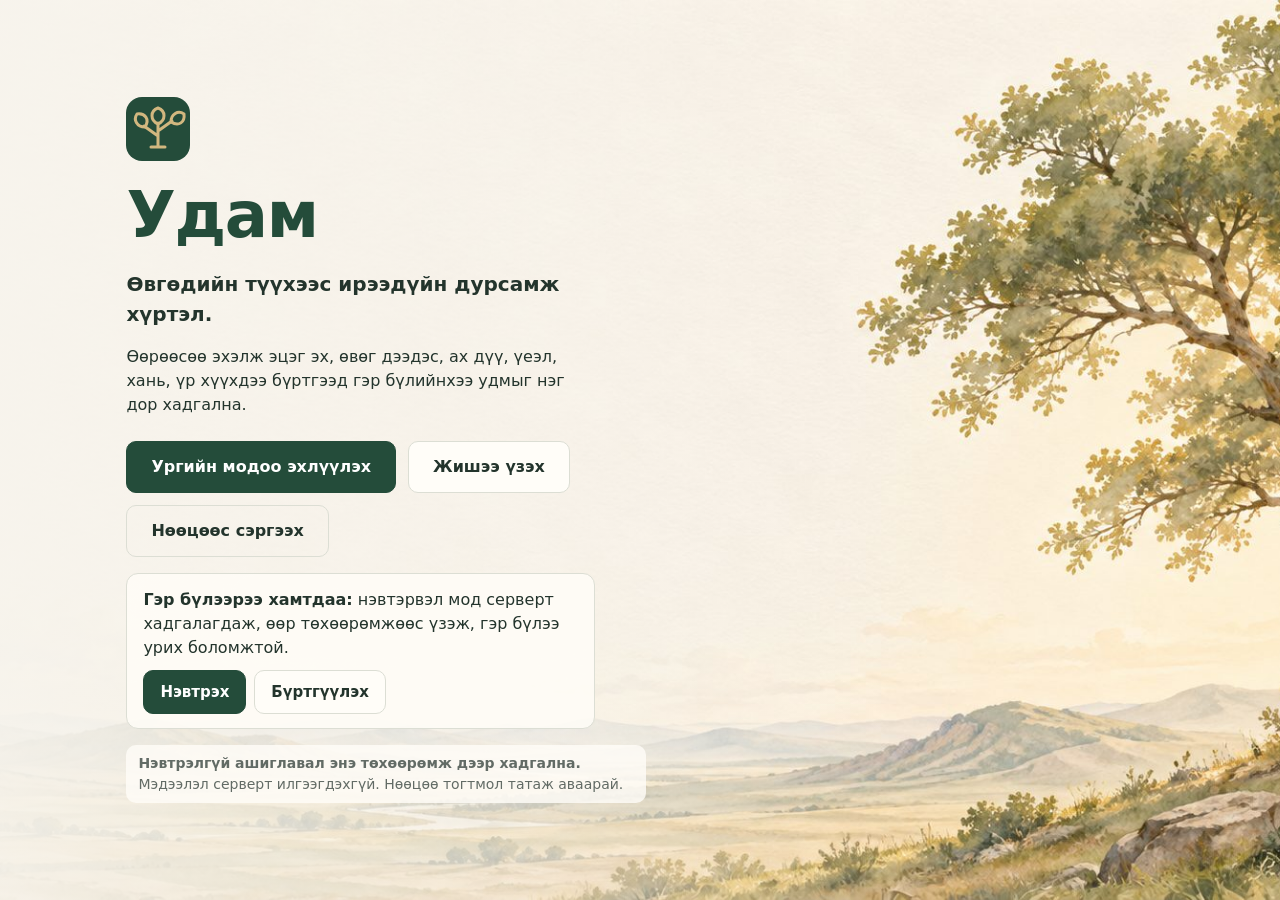
==== commit 2260113c: "Update index.html" ====
--- a/index.html
+++ b/index.html
@@ -6,7 +6,9 @@
     <link rel="icon" type="image/svg+xml" href="./favicon.svg" />
     <meta name="theme-color" content="#244c3a" />
     <title>Удам — ургийн мод</title>
-    <script type="module" crossorigin>var _x=Object.defineProperty;var kx=(e,r,i)=>r in e?_x(e,r,{enumerable:!0,configurable:!0,writable:!0,value:i}):e[r]=i;var ct=(e,r,i)=>kx(e,typeof r!="symbol"?r+"":r,i);(function(){const r=document.createElement("link").relList;if(r&&r.supports&&r.supports("modulepreload"))return;for(const s of document.querySelectorAll('link[rel="modulepreload"]'))u(s);new MutationObserver(s=>{for(const o of s)if(o.type==="childList")for(const a of o.addedNodes)a.tagName==="LINK"&&a.rel==="modulepreload"&&u(a)}).observe(document,{childList:!0,subtree:!0});function i(s){const o={};return s.integrity&&(o.integrity=s.integrity),s.referrerPolicy&&(o.referrerPolicy=s.referrerPolicy),s.crossOrigin==="use-credentials"?o.credentials="include":s.crossOrigin==="anonymous"?o.credentials="omit":o.credentials="same-origin",o}function u(s){if(s.ep)return;s.ep=!0;const o=i(s);fetch(s.href,o)}})();var _a=typeof globalThis<"u"?globalThis:typeof window<"u"?window:typeof global<"u"?global:typeof self<"u"?self:{};function rl(e){return e&&e.__esModule&&Object.prototype.hasOwnProperty.call(e,"default")?e.default:e}var fc={exports:{}},Ts={},hc={exports:{}},Be={};/**
+    <!-- Supabase тохиргоо (байхгүй бол апп зөвхөн энэ төхөөрөмж дээр ажиллана) -->
+    <script src="./udam-config.js"></script>
+    <script type="module" crossorigin>var Pk=Object.defineProperty;var Ok=(e,t,n)=>t in e?Pk(e,t,{enumerable:!0,configurable:!0,writable:!0,value:n}):e[t]=n;var gt=(e,t,n)=>Ok(e,typeof t!="symbol"?t+"":t,n);(function(){const t=document.createElement("link").relList;if(t&&t.supports&&t.supports("modulepreload"))return;for(const i of document.querySelectorAll('link[rel="modulepreload"]'))r(i);new MutationObserver(i=>{for(const o of i)if(o.type==="childList")for(const a of o.addedNodes)a.tagName==="LINK"&&a.rel==="modulepreload"&&r(a)}).observe(document,{childList:!0,subtree:!0});function n(i){const o={};return i.integrity&&(o.integrity=i.integrity),i.referrerPolicy&&(o.referrerPolicy=i.referrerPolicy),i.crossOrigin==="use-credentials"?o.credentials="include":i.crossOrigin==="anonymous"?o.credentials="omit":o.credentials="same-origin",o}function r(i){if(i.ep)return;i.ep=!0;const o=n(i);fetch(i.href,o)}})();var Fl=typeof globalThis<"u"?globalThis:typeof window<"u"?window:typeof global<"u"?global:typeof self<"u"?self:{};function Xc(e){return e&&e.__esModule&&Object.prototype.hasOwnProperty.call(e,"default")?e.default:e}var ch={exports:{}},Mo={},uh={exports:{}},Ve={};/**
  * @license React
  * react.production.min.js
  *
@@ -14,7 +16,7 @@
  *
  * This source code is licensed under the MIT license found in the
  * LICENSE file in the root directory of this source tree.
- */var Xp;function bx(){if(Xp)return Be;Xp=1;var e=Symbol.for("react.element"),r=Symbol.for("react.portal"),i=Symbol.for("react.fragment"),u=Symbol.for("react.strict_mode"),s=Symbol.for("react.profiler"),o=Symbol.for("react.provider"),a=Symbol.for("react.context"),c=Symbol.for("react.forward_ref"),f=Symbol.for("react.suspense"),h=Symbol.for("react.memo"),d=Symbol.for("react.lazy"),p=Symbol.iterator;function y(M){return M===null||typeof M!="object"?null:(M=p&&M[p]||M["@@iterator"],typeof M=="function"?M:null)}var g={isMounted:function(){return!1},enqueueForceUpdate:function(){},enqueueReplaceState:function(){},enqueueSetState:function(){}},w=Object.assign,x={};function _(M,L,Y){this.props=M,this.context=L,this.refs=x,this.updater=Y||g}_.prototype.isReactComponent={},_.prototype.setState=function(M,L){if(typeof M!="object"&&typeof M!="function"&&M!=null)throw Error("setState(...): takes an object of state variables to update or a function which returns an object of state variables.");this.updater.enqueueSetState(this,M,L,"setState")},_.prototype.forceUpdate=function(M){this.updater.enqueueForceUpdate(this,M,"forceUpdate")};function b(){}b.prototype=_.prototype;function N(M,L,Y){this.props=M,this.context=L,this.refs=x,this.updater=Y||g}var E=N.prototype=new b;E.constructor=N,w(E,_.prototype),E.isPureReactComponent=!0;var j=Array.isArray,z=Object.prototype.hasOwnProperty,T={current:null},D={key:!0,ref:!0,__self:!0,__source:!0};function R(M,L,Y){var q,Q={},G=null,se=null;if(L!=null)for(q in L.ref!==void 0&&(se=L.ref),L.key!==void 0&&(G=""+L.key),L)z.call(L,q)&&!D.hasOwnProperty(q)&&(Q[q]=L[q]);var re=arguments.length-2;if(re===1)Q.children=Y;else if(1<re){for(var de=Array(re),_e=0;_e<re;_e++)de[_e]=arguments[_e+2];Q.children=de}if(M&&M.defaultProps)for(q in re=M.defaultProps,re)Q[q]===void 0&&(Q[q]=re[q]);return{$$typeof:e,type:M,key:G,ref:se,props:Q,_owner:T.current}}function A(M,L){return{$$typeof:e,type:M.type,key:L,ref:M.ref,props:M.props,_owner:M._owner}}function W(M){return typeof M=="object"&&M!==null&&M.$$typeof===e}function Z(M){var L={"=":"=0",":":"=2"};return"$"+M.replace(/[=:]/g,function(Y){return L[Y]})}var I=/\/+/g;function H(M,L){return typeof M=="object"&&M!==null&&M.key!=null?Z(""+M.key):L.toString(36)}function S(M,L,Y,q,Q){var G=typeof M;(G==="undefined"||G==="boolean")&&(M=null);var se=!1;if(M===null)se=!0;else switch(G){case"string":case"number":se=!0;break;case"object":switch(M.$$typeof){case e:case r:se=!0}}if(se)return se=M,Q=Q(se),M=q===""?"."+H(se,0):q,j(Q)?(Y="",M!=null&&(Y=M.replace(I,"$&/")+"/"),S(Q,L,Y,"",function(_e){return _e})):Q!=null&&(W(Q)&&(Q=A(Q,Y+(!Q.key||se&&se.key===Q.key?"":(""+Q.key).replace(I,"$&/")+"/")+M)),L.push(Q)),1;if(se=0,q=q===""?".":q+":",j(M))for(var re=0;re<M.length;re++){G=M[re];var de=q+H(G,re);se+=S(G,L,Y,de,Q)}else if(de=y(M),typeof de=="function")for(M=de.call(M),re=0;!(G=M.next()).done;)G=G.value,de=q+H(G,re++),se+=S(G,L,Y,de,Q);else if(G==="object")throw L=String(M),Error("Objects are not valid as a React child (found: "+(L==="[object Object]"?"object with keys {"+Object.keys(M).join(", ")+"}":L)+"). If you meant to render a collection of children, use an array instead.");return se}function F(M,L,Y){if(M==null)return M;var q=[],Q=0;return S(M,q,"","",function(G){return L.call(Y,G,Q++)}),q}function X(M){if(M._status===-1){var L=M._result;L=L(),L.then(function(Y){(M._status===0||M._status===-1)&&(M._status=1,M._result=Y)},function(Y){(M._status===0||M._status===-1)&&(M._status=2,M._result=Y)}),M._status===-1&&(M._status=0,M._result=L)}if(M._status===1)return M._result.default;throw M._result}var U={current:null},B={transition:null},O={ReactCurrentDispatcher:U,ReactCurrentBatchConfig:B,ReactCurrentOwner:T};function V(){throw Error("act(...) is not supported in production builds of React.")}return Be.Children={map:F,forEach:function(M,L,Y){F(M,function(){L.apply(this,arguments)},Y)},count:function(M){var L=0;return F(M,function(){L++}),L},toArray:function(M){return F(M,function(L){return L})||[]},only:function(M){if(!W(M))throw Error("React.Children.only expected to receive a single React element child.");return M}},Be.Component=_,Be.Fragment=i,Be.Profiler=s,Be.PureComponent=N,Be.StrictMode=u,Be.Suspense=f,Be.__SECRET_INTERNALS_DO_NOT_USE_OR_YOU_WILL_BE_FIRED=O,Be.act=V,Be.cloneElement=function(M,L,Y){if(M==null)throw Error("React.cloneElement(...): The argument must be a React element, but you passed "+M+".");var q=w({},M.props),Q=M.key,G=M.ref,se=M._owner;if(L!=null){if(L.ref!==void 0&&(G=L.ref,se=T.current),L.key!==void 0&&(Q=""+L.key),M.type&&M.type.defaultProps)var re=M.type.defaultProps;for(de in L)z.call(L,de)&&!D.hasOwnProperty(de)&&(q[de]=L[de]===void 0&&re!==void 0?re[de]:L[de])}var de=arguments.length-2;if(de===1)q.children=Y;else if(1<de){re=Array(de);for(var _e=0;_e<de;_e++)re[_e]=arguments[_e+2];q.children=re}return{$$typeof:e,type:M.type,key:Q,ref:G,props:q,_owner:se}},Be.createContext=function(M){return M={$$typeof:a,_currentValue:M,_currentValue2:M,_threadCount:0,Provider:null,Consumer:null,_defaultValue:null,_globalName:null},M.Provider={$$typeof:o,_context:M},M.Consumer=M},Be.createElement=R,Be.createFactory=function(M){var L=R.bind(null,M);return L.type=M,L},Be.createRef=function(){return{current:null}},Be.forwardRef=function(M){return{$$typeof:c,render:M}},Be.isValidElement=W,Be.lazy=function(M){return{$$typeof:d,_payload:{_status:-1,_result:M},_init:X}},Be.memo=function(M,L){return{$$typeof:h,type:M,compare:L===void 0?null:L}},Be.startTransition=function(M){var L=B.transition;B.transition={};try{M()}finally{B.transition=L}},Be.unstable_act=V,Be.useCallback=function(M,L){return U.current.useCallback(M,L)},Be.useContext=function(M){return U.current.useContext(M)},Be.useDebugValue=function(){},Be.useDeferredValue=function(M){return U.current.useDeferredValue(M)},Be.useEffect=function(M,L){return U.current.useEffect(M,L)},Be.useId=function(){return U.current.useId()},Be.useImperativeHandle=function(M,L,Y){return U.current.useImperativeHandle(M,L,Y)},Be.useInsertionEffect=function(M,L){return U.current.useInsertionEffect(M,L)},Be.useLayoutEffect=function(M,L){return U.current.useLayoutEffect(M,L)},Be.useMemo=function(M,L){return U.current.useMemo(M,L)},Be.useReducer=function(M,L,Y){return U.current.useReducer(M,L,Y)},Be.useRef=function(M){return U.current.useRef(M)},Be.useState=function(M){return U.current.useState(M)},Be.useSyncExternalStore=function(M,L,Y){return U.current.useSyncExternalStore(M,L,Y)},Be.useTransition=function(){return U.current.useTransition()},Be.version="18.3.1",Be}var Gp;function eo(){return Gp||(Gp=1,hc.exports=bx()),hc.exports}/**
+ */var vy;function Lk(){if(vy)return Ve;vy=1;var e=Symbol.for("react.element"),t=Symbol.for("react.portal"),n=Symbol.for("react.fragment"),r=Symbol.for("react.strict_mode"),i=Symbol.for("react.profiler"),o=Symbol.for("react.provider"),a=Symbol.for("react.context"),c=Symbol.for("react.forward_ref"),u=Symbol.for("react.suspense"),d=Symbol.for("react.memo"),h=Symbol.for("react.lazy"),p=Symbol.iterator;function y(L){return L===null||typeof L!="object"?null:(L=p&&L[p]||L["@@iterator"],typeof L=="function"?L:null)}var g={isMounted:function(){return!1},enqueueForceUpdate:function(){},enqueueReplaceState:function(){},enqueueSetState:function(){}},v=Object.assign,_={};function b(L,M,K){this.props=L,this.context=M,this.refs=_,this.updater=K||g}b.prototype.isReactComponent={},b.prototype.setState=function(L,M){if(typeof L!="object"&&typeof L!="function"&&L!=null)throw Error("setState(...): takes an object of state variables to update or a function which returns an object of state variables.");this.updater.enqueueSetState(this,L,M,"setState")},b.prototype.forceUpdate=function(L){this.updater.enqueueForceUpdate(this,L,"forceUpdate")};function x(){}x.prototype=b.prototype;function E(L,M,K){this.props=L,this.context=M,this.refs=_,this.updater=K||g}var S=E.prototype=new x;S.constructor=E,v(S,b.prototype),S.isPureReactComponent=!0;var k=Array.isArray,T=Object.prototype.hasOwnProperty,A={current:null},P={key:!0,ref:!0,__self:!0,__source:!0};function O(L,M,K){var G,Q={},ne=null,le=null;if(M!=null)for(G in M.ref!==void 0&&(le=M.ref),M.key!==void 0&&(ne=""+M.key),M)T.call(M,G)&&!P.hasOwnProperty(G)&&(Q[G]=M[G]);var te=arguments.length-2;if(te===1)Q.children=K;else if(1<te){for(var ie=Array(te),ye=0;ye<te;ye++)ie[ye]=arguments[ye+2];Q.children=ie}if(L&&L.defaultProps)for(G in te=L.defaultProps,te)Q[G]===void 0&&(Q[G]=te[G]);return{$$typeof:e,type:L,key:ne,ref:le,props:Q,_owner:A.current}}function $(L,M){return{$$typeof:e,type:L.type,key:M,ref:L.ref,props:L.props,_owner:L._owner}}function V(L){return typeof L=="object"&&L!==null&&L.$$typeof===e}function U(L){var M={"=":"=0",":":"=2"};return"$"+L.replace(/[=:]/g,function(K){return M[K]})}var I=/\/+/g;function D(L,M){return typeof L=="object"&&L!==null&&L.key!=null?U(""+L.key):M.toString(36)}function C(L,M,K,G,Q){var ne=typeof L;(ne==="undefined"||ne==="boolean")&&(L=null);var le=!1;if(L===null)le=!0;else switch(ne){case"string":case"number":le=!0;break;case"object":switch(L.$$typeof){case e:case t:le=!0}}if(le)return le=L,Q=Q(le),L=G===""?"."+D(le,0):G,k(Q)?(K="",L!=null&&(K=L.replace(I,"$&/")+"/"),C(Q,M,K,"",function(ye){return ye})):Q!=null&&(V(Q)&&(Q=$(Q,K+(!Q.key||le&&le.key===Q.key?"":(""+Q.key).replace(I,"$&/")+"/")+L)),M.push(Q)),1;if(le=0,G=G===""?".":G+":",k(L))for(var te=0;te<L.length;te++){ne=L[te];var ie=G+D(ne,te);le+=C(ne,M,K,ie,Q)}else if(ie=y(L),typeof ie=="function")for(L=ie.call(L),te=0;!(ne=L.next()).done;)ne=ne.value,ie=G+D(ne,te++),le+=C(ne,M,K,ie,Q);else if(ne==="object")throw M=String(L),Error("Objects are not valid as a React child (found: "+(M==="[object Object]"?"object with keys {"+Object.keys(L).join(", ")+"}":M)+"). If you meant to render a collection of children, use an array instead.");return le}function H(L,M,K){if(L==null)return L;var G=[],Q=0;return C(L,G,"","",function(ne){return M.call(K,ne,Q++)}),G}function X(L){if(L._status===-1){var M=L._result;M=M(),M.then(function(K){(L._status===0||L._status===-1)&&(L._status=1,L._result=K)},function(K){(L._status===0||L._status===-1)&&(L._status=2,L._result=K)}),L._status===-1&&(L._status=0,L._result=M)}if(L._status===1)return L._result.default;throw L._result}var W={current:null},Z={transition:null},F={ReactCurrentDispatcher:W,ReactCurrentBatchConfig:Z,ReactCurrentOwner:A};function q(){throw Error("act(...) is not supported in production builds of React.")}return Ve.Children={map:H,forEach:function(L,M,K){H(L,function(){M.apply(this,arguments)},K)},count:function(L){var M=0;return H(L,function(){M++}),M},toArray:function(L){return H(L,function(M){return M})||[]},only:function(L){if(!V(L))throw Error("React.Children.only expected to receive a single React element child.");return L}},Ve.Component=b,Ve.Fragment=n,Ve.Profiler=i,Ve.PureComponent=E,Ve.StrictMode=r,Ve.Suspense=u,Ve.__SECRET_INTERNALS_DO_NOT_USE_OR_YOU_WILL_BE_FIRED=F,Ve.act=q,Ve.cloneElement=function(L,M,K){if(L==null)throw Error("React.cloneElement(...): The argument must be a React element, but you passed "+L+".");var G=v({},L.props),Q=L.key,ne=L.ref,le=L._owner;if(M!=null){if(M.ref!==void 0&&(ne=M.ref,le=A.current),M.key!==void 0&&(Q=""+M.key),L.type&&L.type.defaultProps)var te=L.type.defaultProps;for(ie in M)T.call(M,ie)&&!P.hasOwnProperty(ie)&&(G[ie]=M[ie]===void 0&&te!==void 0?te[ie]:M[ie])}var ie=arguments.length-2;if(ie===1)G.children=K;else if(1<ie){te=Array(ie);for(var ye=0;ye<ie;ye++)te[ye]=arguments[ye+2];G.children=te}return{$$typeof:e,type:L.type,key:Q,ref:ne,props:G,_owner:le}},Ve.createContext=function(L){return L={$$typeof:a,_currentValue:L,_currentValue2:L,_threadCount:0,Provider:null,Consumer:null,_defaultValue:null,_globalName:null},L.Provider={$$typeof:o,_context:L},L.Consumer=L},Ve.createElement=O,Ve.createFactory=function(L){var M=O.bind(null,L);return M.type=L,M},Ve.createRef=function(){return{current:null}},Ve.forwardRef=function(L){return{$$typeof:c,render:L}},Ve.isValidElement=V,Ve.lazy=function(L){return{$$typeof:h,_payload:{_status:-1,_result:L},_init:X}},Ve.memo=function(L,M){return{$$typeof:d,type:L,compare:M===void 0?null:M}},Ve.startTransition=function(L){var M=Z.transition;Z.transition={};try{L()}finally{Z.transition=M}},Ve.unstable_act=q,Ve.useCallback=function(L,M){return W.current.useCallback(L,M)},Ve.useContext=function(L){return W.current.useContext(L)},Ve.useDebugValue=function(){},Ve.useDeferredValue=function(L){return W.current.useDeferredValue(L)},Ve.useEffect=function(L,M){return W.current.useEffect(L,M)},Ve.useId=function(){return W.current.useId()},Ve.useImperativeHandle=function(L,M,K){return W.current.useImperativeHandle(L,M,K)},Ve.useInsertionEffect=function(L,M){return W.current.useInsertionEffect(L,M)},Ve.useLayoutEffect=function(L,M){return W.current.useLayoutEffect(L,M)},Ve.useMemo=function(L,M){return W.current.useMemo(L,M)},Ve.useReducer=function(L,M,K){return W.current.useReducer(L,M,K)},Ve.useRef=function(L){return W.current.useRef(L)},Ve.useState=function(L){return W.current.useState(L)},Ve.useSyncExternalStore=function(L,M,K){return W.current.useSyncExternalStore(L,M,K)},Ve.useTransition=function(){return W.current.useTransition()},Ve.version="18.3.1",Ve}var wy;function va(){return wy||(wy=1,uh.exports=Lk()),uh.exports}/**
  * @license React
  * react-jsx-runtime.production.min.js
  *
@@ -22,7 +24,7 @@
  *
  * This source code is licensed under the MIT license found in the
  * LICENSE file in the root directory of this source tree.
- */var Zp;function Sx(){if(Zp)return Ts;Zp=1;var e=eo(),r=Symbol.for("react.element"),i=Symbol.for("react.fragment"),u=Object.prototype.hasOwnProperty,s=e.__SECRET_INTERNALS_DO_NOT_USE_OR_YOU_WILL_BE_FIRED.ReactCurrentOwner,o={key:!0,ref:!0,__self:!0,__source:!0};function a(c,f,h){var d,p={},y=null,g=null;h!==void 0&&(y=""+h),f.key!==void 0&&(y=""+f.key),f.ref!==void 0&&(g=f.ref);for(d in f)u.call(f,d)&&!o.hasOwnProperty(d)&&(p[d]=f[d]);if(c&&c.defaultProps)for(d in f=c.defaultProps,f)p[d]===void 0&&(p[d]=f[d]);return{$$typeof:r,type:c,key:y,ref:g,props:p,_owner:s.current}}return Ts.Fragment=i,Ts.jsx=a,Ts.jsxs=a,Ts}var Kp;function Ex(){return Kp||(Kp=1,fc.exports=Sx()),fc.exports}var v=Ex(),ee=eo();const Nx=rl(ee);var ka={},pc={exports:{}},Lt={},mc={exports:{}},gc={};/**
+ */var _y;function $k(){if(_y)return Mo;_y=1;var e=va(),t=Symbol.for("react.element"),n=Symbol.for("react.fragment"),r=Object.prototype.hasOwnProperty,i=e.__SECRET_INTERNALS_DO_NOT_USE_OR_YOU_WILL_BE_FIRED.ReactCurrentOwner,o={key:!0,ref:!0,__self:!0,__source:!0};function a(c,u,d){var h,p={},y=null,g=null;d!==void 0&&(y=""+d),u.key!==void 0&&(y=""+u.key),u.ref!==void 0&&(g=u.ref);for(h in u)r.call(u,h)&&!o.hasOwnProperty(h)&&(p[h]=u[h]);if(c&&c.defaultProps)for(h in u=c.defaultProps,u)p[h]===void 0&&(p[h]=u[h]);return{$$typeof:t,type:c,key:y,ref:g,props:p,_owner:i.current}}return Mo.Fragment=n,Mo.jsx=a,Mo.jsxs=a,Mo}var by;function Mk(){return by||(by=1,ch.exports=$k()),ch.exports}var m=Mk(),B=va();const Dk=Xc(B);var Hl={},dh={exports:{}},Gt={},hh={exports:{}},fh={};/**
  * @license React
  * scheduler.production.min.js
  *
@@ -30,7 +32,7 @@
  *
  * This source code is licensed under the MIT license found in the
  * LICENSE file in the root directory of this source tree.
- */var Qp;function Cx(){return Qp||(Qp=1,(function(e){function r(B,O){var V=B.length;B.push(O);e:for(;0<V;){var M=V-1>>>1,L=B[M];if(0<s(L,O))B[M]=O,B[V]=L,V=M;else break e}}function i(B){return B.length===0?null:B[0]}function u(B){if(B.length===0)return null;var O=B[0],V=B.pop();if(V!==O){B[0]=V;e:for(var M=0,L=B.length,Y=L>>>1;M<Y;){var q=2*(M+1)-1,Q=B[q],G=q+1,se=B[G];if(0>s(Q,V))G<L&&0>s(se,Q)?(B[M]=se,B[G]=V,M=G):(B[M]=Q,B[q]=V,M=q);else if(G<L&&0>s(se,V))B[M]=se,B[G]=V,M=G;else break e}}return O}function s(B,O){var V=B.sortIndex-O.sortIndex;return V!==0?V:B.id-O.id}if(typeof performance=="object"&&typeof performance.now=="function"){var o=performance;e.unstable_now=function(){return o.now()}}else{var a=Date,c=a.now();e.unstable_now=function(){return a.now()-c}}var f=[],h=[],d=1,p=null,y=3,g=!1,w=!1,x=!1,_=typeof setTimeout=="function"?setTimeout:null,b=typeof clearTimeout=="function"?clearTimeout:null,N=typeof setImmediate<"u"?setImmediate:null;typeof navigator<"u"&&navigator.scheduling!==void 0&&navigator.scheduling.isInputPending!==void 0&&navigator.scheduling.isInputPending.bind(navigator.scheduling);function E(B){for(var O=i(h);O!==null;){if(O.callback===null)u(h);else if(O.startTime<=B)u(h),O.sortIndex=O.expirationTime,r(f,O);else break;O=i(h)}}function j(B){if(x=!1,E(B),!w)if(i(f)!==null)w=!0,X(z);else{var O=i(h);O!==null&&U(j,O.startTime-B)}}function z(B,O){w=!1,x&&(x=!1,b(R),R=-1),g=!0;var V=y;try{for(E(O),p=i(f);p!==null&&(!(p.expirationTime>O)||B&&!Z());){var M=p.callback;if(typeof M=="function"){p.callback=null,y=p.priorityLevel;var L=M(p.expirationTime<=O);O=e.unstable_now(),typeof L=="function"?p.callback=L:p===i(f)&&u(f),E(O)}else u(f);p=i(f)}if(p!==null)var Y=!0;else{var q=i(h);q!==null&&U(j,q.startTime-O),Y=!1}return Y}finally{p=null,y=V,g=!1}}var T=!1,D=null,R=-1,A=5,W=-1;function Z(){return!(e.unstable_now()-W<A)}function I(){if(D!==null){var B=e.unstable_now();W=B;var O=!0;try{O=D(!0,B)}finally{O?H():(T=!1,D=null)}}else T=!1}var H;if(typeof N=="function")H=function(){N(I)};else if(typeof MessageChannel<"u"){var S=new MessageChannel,F=S.port2;S.port1.onmessage=I,H=function(){F.postMessage(null)}}else H=function(){_(I,0)};function X(B){D=B,T||(T=!0,H())}function U(B,O){R=_(function(){B(e.unstable_now())},O)}e.unstable_IdlePriority=5,e.unstable_ImmediatePriority=1,e.unstable_LowPriority=4,e.unstable_NormalPriority=3,e.unstable_Profiling=null,e.unstable_UserBlockingPriority=2,e.unstable_cancelCallback=function(B){B.callback=null},e.unstable_continueExecution=function(){w||g||(w=!0,X(z))},e.unstable_forceFrameRate=function(B){0>B||125<B?console.error("forceFrameRate takes a positive int between 0 and 125, forcing frame rates higher than 125 fps is not supported"):A=0<B?Math.floor(1e3/B):5},e.unstable_getCurrentPriorityLevel=function(){return y},e.unstable_getFirstCallbackNode=function(){return i(f)},e.unstable_next=function(B){switch(y){case 1:case 2:case 3:var O=3;break;default:O=y}var V=y;y=O;try{return B()}finally{y=V}},e.unstable_pauseExecution=function(){},e.unstable_requestPaint=function(){},e.unstable_runWithPriority=function(B,O){switch(B){case 1:case 2:case 3:case 4:case 5:break;default:B=3}var V=y;y=B;try{return O()}finally{y=V}},e.unstable_scheduleCallback=function(B,O,V){var M=e.unstable_now();switch(typeof V=="object"&&V!==null?(V=V.delay,V=typeof V=="number"&&0<V?M+V:M):V=M,B){case 1:var L=-1;break;case 2:L=250;break;case 5:L=1073741823;break;case 4:L=1e4;break;default:L=5e3}return L=V+L,B={id:d++,callback:O,priorityLevel:B,startTime:V,expirationTime:L,sortIndex:-1},V>M?(B.sortIndex=V,r(h,B),i(f)===null&&B===i(h)&&(x?(b(R),R=-1):x=!0,U(j,V-M))):(B.sortIndex=L,r(f,B),w||g||(w=!0,X(z))),B},e.unstable_shouldYield=Z,e.unstable_wrapCallback=function(B){var O=y;return function(){var V=y;y=O;try{return B.apply(this,arguments)}finally{y=V}}}})(gc)),gc}var Jp;function jx(){return Jp||(Jp=1,mc.exports=Cx()),mc.exports}/**
+ */var xy;function zk(){return xy||(xy=1,(function(e){function t(Z,F){var q=Z.length;Z.push(F);e:for(;0<q;){var L=q-1>>>1,M=Z[L];if(0<i(M,F))Z[L]=F,Z[q]=M,q=L;else break e}}function n(Z){return Z.length===0?null:Z[0]}function r(Z){if(Z.length===0)return null;var F=Z[0],q=Z.pop();if(q!==F){Z[0]=q;e:for(var L=0,M=Z.length,K=M>>>1;L<K;){var G=2*(L+1)-1,Q=Z[G],ne=G+1,le=Z[ne];if(0>i(Q,q))ne<M&&0>i(le,Q)?(Z[L]=le,Z[ne]=q,L=ne):(Z[L]=Q,Z[G]=q,L=G);else if(ne<M&&0>i(le,q))Z[L]=le,Z[ne]=q,L=ne;else break e}}return F}function i(Z,F){var q=Z.sortIndex-F.sortIndex;return q!==0?q:Z.id-F.id}if(typeof performance=="object"&&typeof performance.now=="function"){var o=performance;e.unstable_now=function(){return o.now()}}else{var a=Date,c=a.now();e.unstable_now=function(){return a.now()-c}}var u=[],d=[],h=1,p=null,y=3,g=!1,v=!1,_=!1,b=typeof setTimeout=="function"?setTimeout:null,x=typeof clearTimeout=="function"?clearTimeout:null,E=typeof setImmediate<"u"?setImmediate:null;typeof navigator<"u"&&navigator.scheduling!==void 0&&navigator.scheduling.isInputPending!==void 0&&navigator.scheduling.isInputPending.bind(navigator.scheduling);function S(Z){for(var F=n(d);F!==null;){if(F.callback===null)r(d);else if(F.startTime<=Z)r(d),F.sortIndex=F.expirationTime,t(u,F);else break;F=n(d)}}function k(Z){if(_=!1,S(Z),!v)if(n(u)!==null)v=!0,X(T);else{var F=n(d);F!==null&&W(k,F.startTime-Z)}}function T(Z,F){v=!1,_&&(_=!1,x(O),O=-1),g=!0;var q=y;try{for(S(F),p=n(u);p!==null&&(!(p.expirationTime>F)||Z&&!U());){var L=p.callback;if(typeof L=="function"){p.callback=null,y=p.priorityLevel;var M=L(p.expirationTime<=F);F=e.unstable_now(),typeof M=="function"?p.callback=M:p===n(u)&&r(u),S(F)}else r(u);p=n(u)}if(p!==null)var K=!0;else{var G=n(d);G!==null&&W(k,G.startTime-F),K=!1}return K}finally{p=null,y=q,g=!1}}var A=!1,P=null,O=-1,$=5,V=-1;function U(){return!(e.unstable_now()-V<$)}function I(){if(P!==null){var Z=e.unstable_now();V=Z;var F=!0;try{F=P(!0,Z)}finally{F?D():(A=!1,P=null)}}else A=!1}var D;if(typeof E=="function")D=function(){E(I)};else if(typeof MessageChannel<"u"){var C=new MessageChannel,H=C.port2;C.port1.onmessage=I,D=function(){H.postMessage(null)}}else D=function(){b(I,0)};function X(Z){P=Z,A||(A=!0,D())}function W(Z,F){O=b(function(){Z(e.unstable_now())},F)}e.unstable_IdlePriority=5,e.unstable_ImmediatePriority=1,e.unstable_LowPriority=4,e.unstable_NormalPriority=3,e.unstable_Profiling=null,e.unstable_UserBlockingPriority=2,e.unstable_cancelCallback=function(Z){Z.callback=null},e.unstable_continueExecution=function(){v||g||(v=!0,X(T))},e.unstable_forceFrameRate=function(Z){0>Z||125<Z?console.error("forceFrameRate takes a positive int between 0 and 125, forcing frame rates higher than 125 fps is not supported"):$=0<Z?Math.floor(1e3/Z):5},e.unstable_getCurrentPriorityLevel=function(){return y},e.unstable_getFirstCallbackNode=function(){return n(u)},e.unstable_next=function(Z){switch(y){case 1:case 2:case 3:var F=3;break;default:F=y}var q=y;y=F;try{return Z()}finally{y=q}},e.unstable_pauseExecution=function(){},e.unstable_requestPaint=function(){},e.unstable_runWithPriority=function(Z,F){switch(Z){case 1:case 2:case 3:case 4:case 5:break;default:Z=3}var q=y;y=Z;try{return F()}finally{y=q}},e.unstable_scheduleCallback=function(Z,F,q){var L=e.unstable_now();switch(typeof q=="object"&&q!==null?(q=q.delay,q=typeof q=="number"&&0<q?L+q:L):q=L,Z){case 1:var M=-1;break;case 2:M=250;break;case 5:M=1073741823;break;case 4:M=1e4;break;default:M=5e3}return M=q+M,Z={id:h++,callback:F,priorityLevel:Z,startTime:q,expirationTime:M,sortIndex:-1},q>L?(Z.sortIndex=q,t(d,Z),n(u)===null&&Z===n(d)&&(_?(x(O),O=-1):_=!0,W(k,q-L))):(Z.sortIndex=M,t(u,Z),v||g||(v=!0,X(T))),Z},e.unstable_shouldYield=U,e.unstable_wrapCallback=function(Z){var F=y;return function(){var q=y;y=F;try{return Z.apply(this,arguments)}finally{y=q}}}})(fh)),fh}var ky;function Bk(){return ky||(ky=1,hh.exports=zk()),hh.exports}/**
  * @license React
  * react-dom.production.min.js
  *
@@ -38,14 +40,42 @@
  *
  * This source code is licensed under the MIT license found in the
  * LICENSE file in the root directory of this source tree.
- */var em;function Ix(){if(em)return Lt;em=1;var e=eo(),r=jx();function i(t){for(var n="https://reactjs.org/docs/error-decoder.html?invariant="+t,l=1;l<arguments.length;l++)n+="&args[]="+encodeURIComponent(arguments[l]);return"Minified React error #"+t+"; visit "+n+" for the full message or use the non-minified dev environment for full errors and additional helpful warnings."}var u=new Set,s={};function o(t,n){a(t,n),a(t+"Capture",n)}function a(t,n){for(s[t]=n,t=0;t<n.length;t++)u.add(n[t])}var c=!(typeof window>"u"||typeof window.document>"u"||typeof window.document.createElement>"u"),f=Object.prototype.hasOwnProperty,h=/^[:A-Z_a-z\u00C0-\u00D6\u00D8-\u00F6\u00F8-\u02FF\u0370-\u037D\u037F-\u1FFF\u200C-\u200D\u2070-\u218F\u2C00-\u2FEF\u3001-\uD7FF\uF900-\uFDCF\uFDF0-\uFFFD][:A-Z_a-z\u00C0-\u00D6\u00D8-\u00F6\u00F8-\u02FF\u0370-\u037D\u037F-\u1FFF\u200C-\u200D\u2070-\u218F\u2C00-\u2FEF\u3001-\uD7FF\uF900-\uFDCF\uFDF0-\uFFFD\-.0-9\u00B7\u0300-\u036F\u203F-\u2040]*$/,d={},p={};function y(t){return f.call(p,t)?!0:f.call(d,t)?!1:h.test(t)?p[t]=!0:(d[t]=!0,!1)}function g(t,n,l,m){if(l!==null&&l.type===0)return!1;switch(typeof n){case"function":case"symbol":return!0;case"boolean":return m?!1:l!==null?!l.acceptsBooleans:(t=t.toLowerCase().slice(0,5),t!=="data-"&&t!=="aria-");default:return!1}}function w(t,n,l,m){if(n===null||typeof n>"u"||g(t,n,l,m))return!0;if(m)return!1;if(l!==null)switch(l.type){case 3:return!n;case 4:return n===!1;case 5:return isNaN(n);case 6:return isNaN(n)||1>n}return!1}function x(t,n,l,m,k,C,$){this.acceptsBooleans=n===2||n===3||n===4,this.attributeName=m,this.attributeNamespace=k,this.mustUseProperty=l,this.propertyName=t,this.type=n,this.sanitizeURL=C,this.removeEmptyString=$}var _={};"children dangerouslySetInnerHTML defaultValue defaultChecked innerHTML suppressContentEditableWarning suppressHydrationWarning style".split(" ").forEach(function(t){_[t]=new x(t,0,!1,t,null,!1,!1)}),[["acceptCharset","accept-charset"],["className","class"],["htmlFor","for"],["httpEquiv","http-equiv"]].forEach(function(t){var n=t[0];_[n]=new x(n,1,!1,t[1],null,!1,!1)}),["contentEditable","draggable","spellCheck","value"].forEach(function(t){_[t]=new x(t,2,!1,t.toLowerCase(),null,!1,!1)}),["autoReverse","externalResourcesRequired","focusable","preserveAlpha"].forEach(function(t){_[t]=new x(t,2,!1,t,null,!1,!1)}),"allowFullScreen async autoFocus autoPlay controls default defer disabled disablePictureInPicture disableRemotePlayback formNoValidate hidden loop noModule noValidate open playsInline readOnly required reversed scoped seamless itemScope".split(" ").forEach(function(t){_[t]=new x(t,3,!1,t.toLowerCase(),null,!1,!1)}),["checked","multiple","muted","selected"].forEach(function(t){_[t]=new x(t,3,!0,t,null,!1,!1)}),["capture","download"].forEach(function(t){_[t]=new x(t,4,!1,t,null,!1,!1)}),["cols","rows","size","span"].forEach(function(t){_[t]=new x(t,6,!1,t,null,!1,!1)}),["rowSpan","start"].forEach(function(t){_[t]=new x(t,5,!1,t.toLowerCase(),null,!1,!1)});var b=/[\-:]([a-z])/g;function N(t){return t[1].toUpperCase()}"accent-height alignment-baseline arabic-form baseline-shift cap-height clip-path clip-rule color-interpolation color-interpolation-filters color-profile color-rendering dominant-baseline enable-background fill-opacity fill-rule flood-color flood-opacity font-family font-size font-size-adjust font-stretch font-style font-variant font-weight glyph-name glyph-orientation-horizontal glyph-orientation-vertical horiz-adv-x horiz-origin-x image-rendering letter-spacing lighting-color marker-end marker-mid marker-start overline-position overline-thickness paint-order panose-1 pointer-events rendering-intent shape-rendering stop-color stop-opacity strikethrough-position strikethrough-thickness stroke-dasharray stroke-dashoffset stroke-linecap stroke-linejoin stroke-miterlimit stroke-opacity stroke-width text-anchor text-decoration text-rendering underline-position underline-thickness unicode-bidi unicode-range units-per-em v-alphabetic v-hanging v-ideographic v-mathematical vector-effect vert-adv-y vert-origin-x vert-origin-y word-spacing writing-mode xmlns:xlink x-height".split(" ").forEach(function(t){var n=t.replace(b,N);_[n]=new x(n,1,!1,t,null,!1,!1)}),"xlink:actuate xlink:arcrole xlink:role xlink:show xlink:title xlink:type".split(" ").forEach(function(t){var n=t.replace(b,N);_[n]=new x(n,1,!1,t,"http://www.w3.org/1999/xlink",!1,!1)}),["xml:base","xml:lang","xml:space"].forEach(function(t){var n=t.replace(b,N);_[n]=new x(n,1,!1,t,"http://www.w3.org/XML/1998/namespace",!1,!1)}),["tabIndex","crossOrigin"].forEach(function(t){_[t]=new x(t,1,!1,t.toLowerCase(),null,!1,!1)}),_.xlinkHref=new x("xlinkHref",1,!1,"xlink:href","http://www.w3.org/1999/xlink",!0,!1),["src","href","action","formAction"].forEach(function(t){_[t]=new x(t,1,!1,t.toLowerCase(),null,!0,!0)});function E(t,n,l,m){var k=_.hasOwnProperty(n)?_[n]:null;(k!==null?k.type!==0:m||!(2<n.length)||n[0]!=="o"&&n[0]!=="O"||n[1]!=="n"&&n[1]!=="N")&&(w(n,l,k,m)&&(l=null),m||k===null?y(n)&&(l===null?t.removeAttribute(n):t.setAttribute(n,""+l)):k.mustUseProperty?t[k.propertyName]=l===null?k.type===3?!1:"":l:(n=k.attributeName,m=k.attributeNamespace,l===null?t.removeAttribute(n):(k=k.type,l=k===3||k===4&&l===!0?"":""+l,m?t.setAttributeNS(m,n,l):t.setAttribute(n,l))))}var j=e.__SECRET_INTERNALS_DO_NOT_USE_OR_YOU_WILL_BE_FIRED,z=Symbol.for("react.element"),T=Symbol.for("react.portal"),D=Symbol.for("react.fragment"),R=Symbol.for("react.strict_mode"),A=Symbol.for("react.profiler"),W=Symbol.for("react.provider"),Z=Symbol.for("react.context"),I=Symbol.for("react.forward_ref"),H=Symbol.for("react.suspense"),S=Symbol.for("react.suspense_list"),F=Symbol.for("react.memo"),X=Symbol.for("react.lazy"),U=Symbol.for("react.offscreen"),B=Symbol.iterator;function O(t){return t===null||typeof t!="object"?null:(t=B&&t[B]||t["@@iterator"],typeof t=="function"?t:null)}var V=Object.assign,M;function L(t){if(M===void 0)try{throw Error()}catch(l){var n=l.stack.trim().match(/\n( *(at )?)/);M=n&&n[1]||""}return`
-`+M+t}var Y=!1;function q(t,n){if(!t||Y)return"";Y=!0;var l=Error.prepareStackTrace;Error.prepareStackTrace=void 0;try{if(n)if(n=function(){throw Error()},Object.defineProperty(n.prototype,"props",{set:function(){throw Error()}}),typeof Reflect=="object"&&Reflect.construct){try{Reflect.construct(n,[])}catch(he){var m=he}Reflect.construct(t,[],n)}else{try{n.call()}catch(he){m=he}t.call(n.prototype)}else{try{throw Error()}catch(he){m=he}t()}}catch(he){if(he&&m&&typeof he.stack=="string"){for(var k=he.stack.split(`
-`),C=m.stack.split(`
-`),$=k.length-1,te=C.length-1;1<=$&&0<=te&&k[$]!==C[te];)te--;for(;1<=$&&0<=te;$--,te--)if(k[$]!==C[te]){if($!==1||te!==1)do if($--,te--,0>te||k[$]!==C[te]){var ne=`
-`+k[$].replace(" at new "," at ");return t.displayName&&ne.includes("<anonymous>")&&(ne=ne.replace("<anonymous>",t.displayName)),ne}while(1<=$&&0<=te);break}}}finally{Y=!1,Error.prepareStackTrace=l}return(t=t?t.displayName||t.name:"")?L(t):""}function Q(t){switch(t.tag){case 5:return L(t.type);case 16:return L("Lazy");case 13:return L("Suspense");case 19:return L("SuspenseList");case 0:case 2:case 15:return t=q(t.type,!1),t;case 11:return t=q(t.type.render,!1),t;case 1:return t=q(t.type,!0),t;default:return""}}function G(t){if(t==null)return null;if(typeof t=="function")return t.displayName||t.name||null;if(typeof t=="string")return t;switch(t){case D:return"Fragment";case T:return"Portal";case A:return"Profiler";case R:return"StrictMode";case H:return"Suspense";case S:return"SuspenseList"}if(typeof t=="object")switch(t.$$typeof){case Z:return(t.displayName||"Context")+".Consumer";case W:return(t._context.displayName||"Context")+".Provider";case I:var n=t.render;return t=t.displayName,t||(t=n.displayName||n.name||"",t=t!==""?"ForwardRef("+t+")":"ForwardRef"),t;case F:return n=t.displayName||null,n!==null?n:G(t.type)||"Memo";case X:n=t._payload,t=t._init;try{return G(t(n))}catch{}}return null}function se(t){var n=t.type;switch(t.tag){case 24:return"Cache";case 9:return(n.displayName||"Context")+".Consumer";case 10:return(n._context.displayName||"Context")+".Provider";case 18:return"DehydratedFragment";case 11:return t=n.render,t=t.displayName||t.name||"",n.displayName||(t!==""?"ForwardRef("+t+")":"ForwardRef");case 7:return"Fragment";case 5:return n;case 4:return"Portal";case 3:return"Root";case 6:return"Text";case 16:return G(n);case 8:return n===R?"StrictMode":"Mode";case 22:return"Offscreen";case 12:return"Profiler";case 21:return"Scope";case 13:return"Suspense";case 19:return"SuspenseList";case 25:return"TracingMarker";case 1:case 0:case 17:case 2:case 14:case 15:if(typeof n=="function")return n.displayName||n.name||null;if(typeof n=="string")return n}return null}function re(t){switch(typeof t){case"boolean":case"number":case"string":case"undefined":return t;case"object":return t;default:return""}}function de(t){var n=t.type;return(t=t.nodeName)&&t.toLowerCase()==="input"&&(n==="checkbox"||n==="radio")}function _e(t){var n=de(t)?"checked":"value",l=Object.getOwnPropertyDescriptor(t.constructor.prototype,n),m=""+t[n];if(!t.hasOwnProperty(n)&&typeof l<"u"&&typeof l.get=="function"&&typeof l.set=="function"){var k=l.get,C=l.set;return Object.defineProperty(t,n,{configurable:!0,get:function(){return k.call(this)},set:function($){m=""+$,C.call(this,$)}}),Object.defineProperty(t,n,{enumerable:l.enumerable}),{getValue:function(){return m},setValue:function($){m=""+$},stopTracking:function(){t._valueTracker=null,delete t[n]}}}}function Ne(t){t._valueTracker||(t._valueTracker=_e(t))}function Se(t){if(!t)return!1;var n=t._valueTracker;if(!n)return!0;var l=n.getValue(),m="";return t&&(m=de(t)?t.checked?"true":"false":t.value),t=m,t!==l?(n.setValue(t),!0):!1}function be(t){if(t=t||(typeof document<"u"?document:void 0),typeof t>"u")return null;try{return t.activeElement||t.body}catch{return t.body}}function P(t,n){var l=n.checked;return V({},n,{defaultChecked:void 0,defaultValue:void 0,value:void 0,checked:l??t._wrapperState.initialChecked})}function fe(t,n){var l=n.defaultValue==null?"":n.defaultValue,m=n.checked!=null?n.checked:n.defaultChecked;l=re(n.value!=null?n.value:l),t._wrapperState={initialChecked:m,initialValue:l,controlled:n.type==="checkbox"||n.type==="radio"?n.checked!=null:n.value!=null}}function le(t,n){n=n.checked,n!=null&&E(t,"checked",n,!1)}function J(t,n){le(t,n);var l=re(n.value),m=n.type;if(l!=null)m==="number"?(l===0&&t.value===""||t.value!=l)&&(t.value=""+l):t.value!==""+l&&(t.value=""+l);else if(m==="submit"||m==="reset"){t.removeAttribute("value");return}n.hasOwnProperty("value")?oe(t,n.type,l):n.hasOwnProperty("defaultValue")&&oe(t,n.type,re(n.defaultValue)),n.checked==null&&n.defaultChecked!=null&&(t.defaultChecked=!!n.defaultChecked)}function K(t,n,l){if(n.hasOwnProperty("value")||n.hasOwnProperty("defaultValue")){var m=n.type;if(!(m!=="submit"&&m!=="reset"||n.value!==void 0&&n.value!==null))return;n=""+t._wrapperState.initialValue,l||n===t.value||(t.value=n),t.defaultValue=n}l=t.name,l!==""&&(t.name=""),t.defaultChecked=!!t._wrapperState.initialChecked,l!==""&&(t.name=l)}function oe(t,n,l){(n!=="number"||be(t.ownerDocument)!==t)&&(l==null?t.defaultValue=""+t._wrapperState.initialValue:t.defaultValue!==""+l&&(t.defaultValue=""+l))}var pe=Array.isArray;function me(t,n,l,m){if(t=t.options,n){n={};for(var k=0;k<l.length;k++)n["$"+l[k]]=!0;for(l=0;l<t.length;l++)k=n.hasOwnProperty("$"+t[l].value),t[l].selected!==k&&(t[l].selected=k),k&&m&&(t[l].defaultSelected=!0)}else{for(l=""+re(l),n=null,k=0;k<t.length;k++){if(t[k].value===l){t[k].selected=!0,m&&(t[k].defaultSelected=!0);return}n!==null||t[k].disabled||(n=t[k])}n!==null&&(n.selected=!0)}}function ue(t,n){if(n.dangerouslySetInnerHTML!=null)throw Error(i(91));return V({},n,{value:void 0,defaultValue:void 0,children:""+t._wrapperState.initialValue})}function xe(t,n){var l=n.value;if(l==null){if(l=n.children,n=n.defaultValue,l!=null){if(n!=null)throw Error(i(92));if(pe(l)){if(1<l.length)throw Error(i(93));l=l[0]}n=l}n==null&&(n=""),l=n}t._wrapperState={initialValue:re(l)}}function Ee(t,n){var l=re(n.value),m=re(n.defaultValue);l!=null&&(l=""+l,l!==t.value&&(t.value=l),n.defaultValue==null&&t.defaultValue!==l&&(t.defaultValue=l)),m!=null&&(t.defaultValue=""+m)}function we(t){var n=t.textContent;n===t._wrapperState.initialValue&&n!==""&&n!==null&&(t.value=n)}function Pe(t){switch(t){case"svg":return"http://www.w3.org/2000/svg";case"math":return"http://www.w3.org/1998/Math/MathML";default:return"http://www.w3.org/1999/xhtml"}}function Fe(t,n){return t==null||t==="http://www.w3.org/1999/xhtml"?Pe(n):t==="http://www.w3.org/2000/svg"&&n==="foreignObject"?"http://www.w3.org/1999/xhtml":t}var $e,xt=(function(t){return typeof MSApp<"u"&&MSApp.execUnsafeLocalFunction?function(n,l,m,k){MSApp.execUnsafeLocalFunction(function(){return t(n,l,m,k)})}:t})(function(t,n){if(t.namespaceURI!=="http://www.w3.org/2000/svg"||"innerHTML"in t)t.innerHTML=n;else{for($e=$e||document.createElement("div"),$e.innerHTML="<svg>"+n.valueOf().toString()+"</svg>",n=$e.firstChild;t.firstChild;)t.removeChild(t.firstChild);for(;n.firstChild;)t.appendChild(n.firstChild)}});function Nt(t,n){if(n){var l=t.firstChild;if(l&&l===t.lastChild&&l.nodeType===3){l.nodeValue=n;return}}t.textContent=n}var mt={animationIterationCount:!0,aspectRatio:!0,borderImageOutset:!0,borderImageSlice:!0,borderImageWidth:!0,boxFlex:!0,boxFlexGroup:!0,boxOrdinalGroup:!0,columnCount:!0,columns:!0,flex:!0,flexGrow:!0,flexPositive:!0,flexShrink:!0,flexNegative:!0,flexOrder:!0,gridArea:!0,gridRow:!0,gridRowEnd:!0,gridRowSpan:!0,gridRowStart:!0,gridColumn:!0,gridColumnEnd:!0,gridColumnSpan:!0,gridColumnStart:!0,fontWeight:!0,lineClamp:!0,lineHeight:!0,opacity:!0,order:!0,orphans:!0,tabSize:!0,widows:!0,zIndex:!0,zoom:!0,fillOpacity:!0,floodOpacity:!0,stopOpacity:!0,strokeDasharray:!0,strokeDashoffset:!0,strokeMiterlimit:!0,strokeOpacity:!0,strokeWidth:!0},Nn=["Webkit","ms","Moz","O"];Object.keys(mt).forEach(function(t){Nn.forEach(function(n){n=n+t.charAt(0).toUpperCase()+t.substring(1),mt[n]=mt[t]})});function Ge(t,n,l){return n==null||typeof n=="boolean"||n===""?"":l||typeof n!="number"||n===0||mt.hasOwnProperty(t)&&mt[t]?(""+n).trim():n+"px"}function Cn(t,n){t=t.style;for(var l in n)if(n.hasOwnProperty(l)){var m=l.indexOf("--")===0,k=Ge(l,n[l],m);l==="float"&&(l="cssFloat"),m?t.setProperty(l,k):t[l]=k}}var br=V({menuitem:!0},{area:!0,base:!0,br:!0,col:!0,embed:!0,hr:!0,img:!0,input:!0,keygen:!0,link:!0,meta:!0,param:!0,source:!0,track:!0,wbr:!0});function Ct(t,n){if(n){if(br[t]&&(n.children!=null||n.dangerouslySetInnerHTML!=null))throw Error(i(137,t));if(n.dangerouslySetInnerHTML!=null){if(n.children!=null)throw Error(i(60));if(typeof n.dangerouslySetInnerHTML!="object"||!("__html"in n.dangerouslySetInnerHTML))throw Error(i(61))}if(n.style!=null&&typeof n.style!="object")throw Error(i(62))}}function qn(t,n){if(t.indexOf("-")===-1)return typeof n.is=="string";switch(t){case"annotation-xml":case"color-profile":case"font-face":case"font-face-src":case"font-face-uri":case"font-face-format":case"font-face-name":case"missing-glyph":return!1;default:return!0}}var Sr=null;function Er(t){return t=t.target||t.srcElement||window,t.correspondingUseElement&&(t=t.correspondingUseElement),t.nodeType===3?t.parentNode:t}var Nr=null,tn=null,Mt=null;function jn(t){if(t=ws(t)){if(typeof Nr!="function")throw Error(i(280));var n=t.stateNode;n&&(n=Oo(n),Nr(t.stateNode,t.type,n))}}function lo(t){tn?Mt?Mt.push(t):Mt=[t]:tn=t}function Zi(){if(tn){var t=tn,n=Mt;if(Mt=tn=null,jn(t),n)for(t=0;t<n.length;t++)jn(n[t])}}function uo(t,n){return t(n)}function co(){}var Ki=!1;function fo(t,n,l){if(Ki)return t(n,l);Ki=!0;try{return uo(t,n,l)}finally{Ki=!1,(tn!==null||Mt!==null)&&(co(),Zi())}}function Cr(t,n){var l=t.stateNode;if(l===null)return null;var m=Oo(l);if(m===null)return null;l=m[n];e:switch(n){case"onClick":case"onClickCapture":case"onDoubleClick":case"onDoubleClickCapture":case"onMouseDown":case"onMouseDownCapture":case"onMouseMove":case"onMouseMoveCapture":case"onMouseUp":case"onMouseUpCapture":case"onMouseEnter":(m=!m.disabled)||(t=t.type,m=!(t==="button"||t==="input"||t==="select"||t==="textarea")),t=!m;break e;default:t=!1}if(t)return null;if(l&&typeof l!="function")throw Error(i(231,n,typeof l));return l}var Qi=!1;if(c)try{var jr={};Object.defineProperty(jr,"passive",{get:function(){Qi=!0}}),window.addEventListener("test",jr,jr),window.removeEventListener("test",jr,jr)}catch{Qi=!1}function _l(t,n,l,m,k,C,$,te,ne){var he=Array.prototype.slice.call(arguments,3);try{n.apply(l,he)}catch(ye){this.onError(ye)}}var Ir=!1,ii=null,si=!1,Ji=null,kl={onError:function(t){Ir=!0,ii=t}};function bl(t,n,l,m,k,C,$,te,ne){Ir=!1,ii=null,_l.apply(kl,arguments)}function Sl(t,n,l,m,k,C,$,te,ne){if(bl.apply(this,arguments),Ir){if(Ir){var he=ii;Ir=!1,ii=null}else throw Error(i(198));si||(si=!0,Ji=he)}}function gn(t){var n=t,l=t;if(t.alternate)for(;n.return;)n=n.return;else{t=n;do n=t,(n.flags&4098)!==0&&(l=n.return),t=n.return;while(t)}return n.tag===3?l:null}function es(t){if(t.tag===13){var n=t.memoizedState;if(n===null&&(t=t.alternate,t!==null&&(n=t.memoizedState)),n!==null)return n.dehydrated}return null}function ts(t){if(gn(t)!==t)throw Error(i(188))}function El(t){var n=t.alternate;if(!n){if(n=gn(t),n===null)throw Error(i(188));return n!==t?null:t}for(var l=t,m=n;;){var k=l.return;if(k===null)break;var C=k.alternate;if(C===null){if(m=k.return,m!==null){l=m;continue}break}if(k.child===C.child){for(C=k.child;C;){if(C===l)return ts(k),t;if(C===m)return ts(k),n;C=C.sibling}throw Error(i(188))}if(l.return!==m.return)l=k,m=C;else{for(var $=!1,te=k.child;te;){if(te===l){$=!0,l=k,m=C;break}if(te===m){$=!0,m=k,l=C;break}te=te.sibling}if(!$){for(te=C.child;te;){if(te===l){$=!0,l=C,m=k;break}if(te===m){$=!0,m=C,l=k;break}te=te.sibling}if(!$)throw Error(i(189))}}if(l.alternate!==m)throw Error(i(190))}if(l.tag!==3)throw Error(i(188));return l.stateNode.current===l?t:n}function ho(t){return t=El(t),t!==null?po(t):null}function po(t){if(t.tag===5||t.tag===6)return t;for(t=t.child;t!==null;){var n=po(t);if(n!==null)return n;t=t.sibling}return null}var mo=r.unstable_scheduleCallback,go=r.unstable_cancelCallback,Nl=r.unstable_shouldYield,yo=r.unstable_requestPaint,nt=r.unstable_now,Cl=r.unstable_getCurrentPriorityLevel,ns=r.unstable_ImmediatePriority,vo=r.unstable_UserBlockingPriority,oi=r.unstable_NormalPriority,jl=r.unstable_LowPriority,xo=r.unstable_IdlePriority,Pr=null,qt=null;function Il(t){if(qt&&typeof qt.onCommitFiberRoot=="function")try{qt.onCommitFiberRoot(Pr,t,void 0,(t.current.flags&128)===128)}catch{}}var $t=Math.clz32?Math.clz32:zl,Pl=Math.log,Ml=Math.LN2;function zl(t){return t>>>=0,t===0?32:31-(Pl(t)/Ml|0)|0}var ai=64,li=4194304;function yn(t){switch(t&-t){case 1:return 1;case 2:return 2;case 4:return 4;case 8:return 8;case 16:return 16;case 32:return 32;case 64:case 128:case 256:case 512:case 1024:case 2048:case 4096:case 8192:case 16384:case 32768:case 65536:case 131072:case 262144:case 524288:case 1048576:case 2097152:return t&4194240;case 4194304:case 8388608:case 16777216:case 33554432:case 67108864:return t&130023424;case 134217728:return 134217728;case 268435456:return 268435456;case 536870912:return 536870912;case 1073741824:return 1073741824;default:return t}}function ui(t,n){var l=t.pendingLanes;if(l===0)return 0;var m=0,k=t.suspendedLanes,C=t.pingedLanes,$=l&268435455;if($!==0){var te=$&~k;te!==0?m=yn(te):(C&=$,C!==0&&(m=yn(C)))}else $=l&~k,$!==0?m=yn($):C!==0&&(m=yn(C));if(m===0)return 0;if(n!==0&&n!==m&&(n&k)===0&&(k=m&-m,C=n&-n,k>=C||k===16&&(C&4194240)!==0))return n;if((m&4)!==0&&(m|=l&16),n=t.entangledLanes,n!==0)for(t=t.entanglements,n&=m;0<n;)l=31-$t(n),k=1<<l,m|=t[l],n&=~k;return m}function Rl(t,n){switch(t){case 1:case 2:case 4:return n+250;case 8:case 16:case 32:case 64:case 128:case 256:case 512:case 1024:case 2048:case 4096:case 8192:case 16384:case 32768:case 65536:case 131072:case 262144:case 524288:case 1048576:case 2097152:return n+5e3;case 4194304:case 8388608:case 16777216:case 33554432:case 67108864:return-1;case 134217728:case 268435456:case 536870912:case 1073741824:return-1;default:return-1}}function Al(t,n){for(var l=t.suspendedLanes,m=t.pingedLanes,k=t.expirationTimes,C=t.pendingLanes;0<C;){var $=31-$t(C),te=1<<$,ne=k[$];ne===-1?((te&l)===0||(te&m)!==0)&&(k[$]=Rl(te,n)):ne<=n&&(t.expiredLanes|=te),C&=~te}}function Mr(t){return t=t.pendingLanes&-1073741825,t!==0?t:t&1073741824?1073741824:0}function wo(){var t=ai;return ai<<=1,(ai&4194240)===0&&(ai=64),t}function rs(t){for(var n=[],l=0;31>l;l++)n.push(t);return n}function Xn(t,n,l){t.pendingLanes|=n,n!==536870912&&(t.suspendedLanes=0,t.pingedLanes=0),t=t.eventTimes,n=31-$t(n),t[n]=l}function Hv(t,n){var l=t.pendingLanes&~n;t.pendingLanes=n,t.suspendedLanes=0,t.pingedLanes=0,t.expiredLanes&=n,t.mutableReadLanes&=n,t.entangledLanes&=n,n=t.entanglements;var m=t.eventTimes;for(t=t.expirationTimes;0<l;){var k=31-$t(l),C=1<<k;n[k]=0,m[k]=-1,t[k]=-1,l&=~C}}function Tl(t,n){var l=t.entangledLanes|=n;for(t=t.entanglements;l;){var m=31-$t(l),k=1<<m;k&n|t[m]&n&&(t[m]|=n),l&=~k}}var Ye=0;function Nf(t){return t&=-t,1<t?4<t?(t&268435455)!==0?16:536870912:4:1}var Cf,Ol,jf,If,Pf,Ll=!1,_o=[],Gn=null,Zn=null,Kn=null,is=new Map,ss=new Map,Qn=[],Uv="mousedown mouseup touchcancel touchend touchstart auxclick dblclick pointercancel pointerdown pointerup dragend dragstart drop compositionend compositionstart keydown keypress keyup input textInput copy cut paste click change contextmenu reset submit".split(" ");function Mf(t,n){switch(t){case"focusin":case"focusout":Gn=null;break;case"dragenter":case"dragleave":Zn=null;break;case"mouseover":case"mouseout":Kn=null;break;case"pointerover":case"pointerout":is.delete(n.pointerId);break;case"gotpointercapture":case"lostpointercapture":ss.delete(n.pointerId)}}function os(t,n,l,m,k,C){return t===null||t.nativeEvent!==C?(t={blockedOn:n,domEventName:l,eventSystemFlags:m,nativeEvent:C,targetContainers:[k]},n!==null&&(n=ws(n),n!==null&&Ol(n)),t):(t.eventSystemFlags|=m,n=t.targetContainers,k!==null&&n.indexOf(k)===-1&&n.push(k),t)}function Vv(t,n,l,m,k){switch(n){case"focusin":return Gn=os(Gn,t,n,l,m,k),!0;case"dragenter":return Zn=os(Zn,t,n,l,m,k),!0;case"mouseover":return Kn=os(Kn,t,n,l,m,k),!0;case"pointerover":var C=k.pointerId;return is.set(C,os(is.get(C)||null,t,n,l,m,k)),!0;case"gotpointercapture":return C=k.pointerId,ss.set(C,os(ss.get(C)||null,t,n,l,m,k)),!0}return!1}function zf(t){var n=zr(t.target);if(n!==null){var l=gn(n);if(l!==null){if(n=l.tag,n===13){if(n=es(l),n!==null){t.blockedOn=n,Pf(t.priority,function(){jf(l)});return}}else if(n===3&&l.stateNode.current.memoizedState.isDehydrated){t.blockedOn=l.tag===3?l.stateNode.containerInfo:null;return}}}t.blockedOn=null}function ko(t){if(t.blockedOn!==null)return!1;for(var n=t.targetContainers;0<n.length;){var l=$l(t.domEventName,t.eventSystemFlags,n[0],t.nativeEvent);if(l===null){l=t.nativeEvent;var m=new l.constructor(l.type,l);Sr=m,l.target.dispatchEvent(m),Sr=null}else return n=ws(l),n!==null&&Ol(n),t.blockedOn=l,!1;n.shift()}return!0}function Rf(t,n,l){ko(t)&&l.delete(n)}function Wv(){Ll=!1,Gn!==null&&ko(Gn)&&(Gn=null),Zn!==null&&ko(Zn)&&(Zn=null),Kn!==null&&ko(Kn)&&(Kn=null),is.forEach(Rf),ss.forEach(Rf)}function as(t,n){t.blockedOn===n&&(t.blockedOn=null,Ll||(Ll=!0,r.unstable_scheduleCallback(r.unstable_NormalPriority,Wv)))}function ls(t){function n(k){return as(k,t)}if(0<_o.length){as(_o[0],t);for(var l=1;l<_o.length;l++){var m=_o[l];m.blockedOn===t&&(m.blockedOn=null)}}for(Gn!==null&&as(Gn,t),Zn!==null&&as(Zn,t),Kn!==null&&as(Kn,t),is.forEach(n),ss.forEach(n),l=0;l<Qn.length;l++)m=Qn[l],m.blockedOn===t&&(m.blockedOn=null);for(;0<Qn.length&&(l=Qn[0],l.blockedOn===null);)zf(l),l.blockedOn===null&&Qn.shift()}var ci=j.ReactCurrentBatchConfig,bo=!0;function Yv(t,n,l,m){var k=Ye,C=ci.transition;ci.transition=null;try{Ye=1,Dl(t,n,l,m)}finally{Ye=k,ci.transition=C}}function qv(t,n,l,m){var k=Ye,C=ci.transition;ci.transition=null;try{Ye=4,Dl(t,n,l,m)}finally{Ye=k,ci.transition=C}}function Dl(t,n,l,m){if(bo){var k=$l(t,n,l,m);if(k===null)nu(t,n,m,So,l),Mf(t,m);else if(Vv(k,t,n,l,m))m.stopPropagation();else if(Mf(t,m),n&4&&-1<Uv.indexOf(t)){for(;k!==null;){var C=ws(k);if(C!==null&&Cf(C),C=$l(t,n,l,m),C===null&&nu(t,n,m,So,l),C===k)break;k=C}k!==null&&m.stopPropagation()}else nu(t,n,m,null,l)}}var So=null;function $l(t,n,l,m){if(So=null,t=Er(m),t=zr(t),t!==null)if(n=gn(t),n===null)t=null;else if(l=n.tag,l===13){if(t=es(n),t!==null)return t;t=null}else if(l===3){if(n.stateNode.current.memoizedState.isDehydrated)return n.tag===3?n.stateNode.containerInfo:null;t=null}else n!==t&&(t=null);return So=t,null}function Af(t){switch(t){case"cancel":case"click":case"close":case"contextmenu":case"copy":case"cut":case"auxclick":case"dblclick":case"dragend":case"dragstart":case"drop":case"focusin":case"focusout":case"input":case"invalid":case"keydown":case"keypress":case"keyup":case"mousedown":case"mouseup":case"paste":case"pause":case"play":case"pointercancel":case"pointerdown":case"pointerup":case"ratechange":case"reset":case"resize":case"seeked":case"submit":case"touchcancel":case"touchend":case"touchstart":case"volumechange":case"change":case"selectionchange":case"textInput":case"compositionstart":case"compositionend":case"compositionupdate":case"beforeblur":case"afterblur":case"beforeinput":case"blur":case"fullscreenchange":case"focus":case"hashchange":case"popstate":case"select":case"selectstart":return 1;case"drag":case"dragenter":case"dragexit":case"dragleave":case"dragover":case"mousemove":case"mouseout":case"mouseover":case"pointermove":case"pointerout":case"pointerover":case"scroll":case"toggle":case"touchmove":case"wheel":case"mouseenter":case"mouseleave":case"pointerenter":case"pointerleave":return 4;case"message":switch(Cl()){case ns:return 1;case vo:return 4;case oi:case jl:return 16;case xo:return 536870912;default:return 16}default:return 16}}var Jn=null,Bl=null,Eo=null;function Tf(){if(Eo)return Eo;var t,n=Bl,l=n.length,m,k="value"in Jn?Jn.value:Jn.textContent,C=k.length;for(t=0;t<l&&n[t]===k[t];t++);var $=l-t;for(m=1;m<=$&&n[l-m]===k[C-m];m++);return Eo=k.slice(t,1<m?1-m:void 0)}function No(t){var n=t.keyCode;return"charCode"in t?(t=t.charCode,t===0&&n===13&&(t=13)):t=n,t===10&&(t=13),32<=t||t===13?t:0}function Co(){return!0}function Of(){return!1}function Bt(t){function n(l,m,k,C,$){this._reactName=l,this._targetInst=k,this.type=m,this.nativeEvent=C,this.target=$,this.currentTarget=null;for(var te in t)t.hasOwnProperty(te)&&(l=t[te],this[te]=l?l(C):C[te]);return this.isDefaultPrevented=(C.defaultPrevented!=null?C.defaultPrevented:C.returnValue===!1)?Co:Of,this.isPropagationStopped=Of,this}return V(n.prototype,{preventDefault:function(){this.defaultPrevented=!0;var l=this.nativeEvent;l&&(l.preventDefault?l.preventDefault():typeof l.returnValue!="unknown"&&(l.returnValue=!1),this.isDefaultPrevented=Co)},stopPropagation:function(){var l=this.nativeEvent;l&&(l.stopPropagation?l.stopPropagation():typeof l.cancelBubble!="unknown"&&(l.cancelBubble=!0),this.isPropagationStopped=Co)},persist:function(){},isPersistent:Co}),n}var di={eventPhase:0,bubbles:0,cancelable:0,timeStamp:function(t){return t.timeStamp||Date.now()},defaultPrevented:0,isTrusted:0},Fl=Bt(di),us=V({},di,{view:0,detail:0}),Xv=Bt(us),Hl,Ul,cs,jo=V({},us,{screenX:0,screenY:0,clientX:0,clientY:0,pageX:0,pageY:0,ctrlKey:0,shiftKey:0,altKey:0,metaKey:0,getModifierState:Wl,button:0,buttons:0,relatedTarget:function(t){return t.relatedTarget===void 0?t.fromElement===t.srcElement?t.toElement:t.fromElement:t.relatedTarget},movementX:function(t){return"movementX"in t?t.movementX:(t!==cs&&(cs&&t.type==="mousemove"?(Hl=t.screenX-cs.screenX,Ul=t.screenY-cs.screenY):Ul=Hl=0,cs=t),Hl)},movementY:function(t){return"movementY"in t?t.movementY:Ul}}),Lf=Bt(jo),Gv=V({},jo,{dataTransfer:0}),Zv=Bt(Gv),Kv=V({},us,{relatedTarget:0}),Vl=Bt(Kv),Qv=V({},di,{animationName:0,elapsedTime:0,pseudoElement:0}),Jv=Bt(Qv),e1=V({},di,{clipboardData:function(t){return"clipboardData"in t?t.clipboardData:window.clipboardData}}),t1=Bt(e1),n1=V({},di,{data:0}),Df=Bt(n1),r1={Esc:"Escape",Spacebar:" ",Left:"ArrowLeft",Up:"ArrowUp",Right:"ArrowRight",Down:"ArrowDown",Del:"Delete",Win:"OS",Menu:"ContextMenu",Apps:"ContextMenu",Scroll:"ScrollLock",MozPrintableKey:"Unidentified"},i1={8:"Backspace",9:"Tab",12:"Clear",13:"Enter",16:"Shift",17:"Control",18:"Alt",19:"Pause",20:"CapsLock",27:"Escape",32:" ",33:"PageUp",34:"PageDown",35:"End",36:"Home",37:"ArrowLeft",38:"ArrowUp",39:"ArrowRight",40:"ArrowDown",45:"Insert",46:"Delete",112:"F1",113:"F2",114:"F3",115:"F4",116:"F5",117:"F6",118:"F7",119:"F8",120:"F9",121:"F10",122:"F11",123:"F12",144:"NumLock",145:"ScrollLock",224:"Meta"},s1={Alt:"altKey",Control:"ctrlKey",Meta:"metaKey",Shift:"shiftKey"};function o1(t){var n=this.nativeEvent;return n.getModifierState?n.getModifierState(t):(t=s1[t])?!!n[t]:!1}function Wl(){return o1}var a1=V({},us,{key:function(t){if(t.key){var n=r1[t.key]||t.key;if(n!=="Unidentified")return n}return t.type==="keypress"?(t=No(t),t===13?"Enter":String.fromCharCode(t)):t.type==="keydown"||t.type==="keyup"?i1[t.keyCode]||"Unidentified":""},code:0,location:0,ctrlKey:0,shiftKey:0,altKey:0,metaKey:0,repeat:0,locale:0,getModifierState:Wl,charCode:function(t){return t.type==="keypress"?No(t):0},keyCode:function(t){return t.type==="keydown"||t.type==="keyup"?t.keyCode:0},which:function(t){return t.type==="keypress"?No(t):t.type==="keydown"||t.type==="keyup"?t.keyCode:0}}),l1=Bt(a1),u1=V({},jo,{pointerId:0,width:0,height:0,pressure:0,tangentialPressure:0,tiltX:0,tiltY:0,twist:0,pointerType:0,isPrimary:0}),$f=Bt(u1),c1=V({},us,{touches:0,targetTouches:0,changedTouches:0,altKey:0,metaKey:0,ctrlKey:0,shiftKey:0,getModifierState:Wl}),d1=Bt(c1),f1=V({},di,{propertyName:0,elapsedTime:0,pseudoElement:0}),h1=Bt(f1),p1=V({},jo,{deltaX:function(t){return"deltaX"in t?t.deltaX:"wheelDeltaX"in t?-t.wheelDeltaX:0},deltaY:function(t){return"deltaY"in t?t.deltaY:"wheelDeltaY"in t?-t.wheelDeltaY:"wheelDelta"in t?-t.wheelDelta:0},deltaZ:0,deltaMode:0}),m1=Bt(p1),g1=[9,13,27,32],Yl=c&&"CompositionEvent"in window,ds=null;c&&"documentMode"in document&&(ds=document.documentMode);var y1=c&&"TextEvent"in window&&!ds,Bf=c&&(!Yl||ds&&8<ds&&11>=ds),Ff=" ",Hf=!1;function Uf(t,n){switch(t){case"keyup":return g1.indexOf(n.keyCode)!==-1;case"keydown":return n.keyCode!==229;case"keypress":case"mousedown":case"focusout":return!0;default:return!1}}function Vf(t){return t=t.detail,typeof t=="object"&&"data"in t?t.data:null}var fi=!1;function v1(t,n){switch(t){case"compositionend":return Vf(n);case"keypress":return n.which!==32?null:(Hf=!0,Ff);case"textInput":return t=n.data,t===Ff&&Hf?null:t;default:return null}}function x1(t,n){if(fi)return t==="compositionend"||!Yl&&Uf(t,n)?(t=Tf(),Eo=Bl=Jn=null,fi=!1,t):null;switch(t){case"paste":return null;case"keypress":if(!(n.ctrlKey||n.altKey||n.metaKey)||n.ctrlKey&&n.altKey){if(n.char&&1<n.char.length)return n.char;if(n.which)return String.fromCharCode(n.which)}return null;case"compositionend":return Bf&&n.locale!=="ko"?null:n.data;default:return null}}var w1={color:!0,date:!0,datetime:!0,"datetime-local":!0,email:!0,month:!0,number:!0,password:!0,range:!0,search:!0,tel:!0,text:!0,time:!0,url:!0,week:!0};function Wf(t){var n=t&&t.nodeName&&t.nodeName.toLowerCase();return n==="input"?!!w1[t.type]:n==="textarea"}function Yf(t,n,l,m){lo(m),n=Ro(n,"onChange"),0<n.length&&(l=new Fl("onChange","change",null,l,m),t.push({event:l,listeners:n}))}var fs=null,hs=null;function _1(t){ch(t,0)}function Io(t){var n=yi(t);if(Se(n))return t}function k1(t,n){if(t==="change")return n}var qf=!1;if(c){var ql;if(c){var Xl="oninput"in document;if(!Xl){var Xf=document.createElement("div");Xf.setAttribute("oninput","return;"),Xl=typeof Xf.oninput=="function"}ql=Xl}else ql=!1;qf=ql&&(!document.documentMode||9<document.documentMode)}function Gf(){fs&&(fs.detachEvent("onpropertychange",Zf),hs=fs=null)}function Zf(t){if(t.propertyName==="value"&&Io(hs)){var n=[];Yf(n,hs,t,Er(t)),fo(_1,n)}}function b1(t,n,l){t==="focusin"?(Gf(),fs=n,hs=l,fs.attachEvent("onpropertychange",Zf)):t==="focusout"&&Gf()}function S1(t){if(t==="selectionchange"||t==="keyup"||t==="keydown")return Io(hs)}function E1(t,n){if(t==="click")return Io(n)}function N1(t,n){if(t==="input"||t==="change")return Io(n)}function C1(t,n){return t===n&&(t!==0||1/t===1/n)||t!==t&&n!==n}var nn=typeof Object.is=="function"?Object.is:C1;function ps(t,n){if(nn(t,n))return!0;if(typeof t!="object"||t===null||typeof n!="object"||n===null)return!1;var l=Object.keys(t),m=Object.keys(n);if(l.length!==m.length)return!1;for(m=0;m<l.length;m++){var k=l[m];if(!f.call(n,k)||!nn(t[k],n[k]))return!1}return!0}function Kf(t){for(;t&&t.firstChild;)t=t.firstChild;return t}function Qf(t,n){var l=Kf(t);t=0;for(var m;l;){if(l.nodeType===3){if(m=t+l.textContent.length,t<=n&&m>=n)return{node:l,offset:n-t};t=m}e:{for(;l;){if(l.nextSibling){l=l.nextSibling;break e}l=l.parentNode}l=void 0}l=Kf(l)}}function Jf(t,n){return t&&n?t===n?!0:t&&t.nodeType===3?!1:n&&n.nodeType===3?Jf(t,n.parentNode):"contains"in t?t.contains(n):t.compareDocumentPosition?!!(t.compareDocumentPosition(n)&16):!1:!1}function eh(){for(var t=window,n=be();n instanceof t.HTMLIFrameElement;){try{var l=typeof n.contentWindow.location.href=="string"}catch{l=!1}if(l)t=n.contentWindow;else break;n=be(t.document)}return n}function Gl(t){var n=t&&t.nodeName&&t.nodeName.toLowerCase();return n&&(n==="input"&&(t.type==="text"||t.type==="search"||t.type==="tel"||t.type==="url"||t.type==="password")||n==="textarea"||t.contentEditable==="true")}function j1(t){var n=eh(),l=t.focusedElem,m=t.selectionRange;if(n!==l&&l&&l.ownerDocument&&Jf(l.ownerDocument.documentElement,l)){if(m!==null&&Gl(l)){if(n=m.start,t=m.end,t===void 0&&(t=n),"selectionStart"in l)l.selectionStart=n,l.selectionEnd=Math.min(t,l.value.length);else if(t=(n=l.ownerDocument||document)&&n.defaultView||window,t.getSelection){t=t.getSelection();var k=l.textContent.length,C=Math.min(m.start,k);m=m.end===void 0?C:Math.min(m.end,k),!t.extend&&C>m&&(k=m,m=C,C=k),k=Qf(l,C);var $=Qf(l,m);k&&$&&(t.rangeCount!==1||t.anchorNode!==k.node||t.anchorOffset!==k.offset||t.focusNode!==$.node||t.focusOffset!==$.offset)&&(n=n.createRange(),n.setStart(k.node,k.offset),t.removeAllRanges(),C>m?(t.addRange(n),t.extend($.node,$.offset)):(n.setEnd($.node,$.offset),t.addRange(n)))}}for(n=[],t=l;t=t.parentNode;)t.nodeType===1&&n.push({element:t,left:t.scrollLeft,top:t.scrollTop});for(typeof l.focus=="function"&&l.focus(),l=0;l<n.length;l++)t=n[l],t.element.scrollLeft=t.left,t.element.scrollTop=t.top}}var I1=c&&"documentMode"in document&&11>=document.documentMode,hi=null,Zl=null,ms=null,Kl=!1;function th(t,n,l){var m=l.window===l?l.document:l.nodeType===9?l:l.ownerDocument;Kl||hi==null||hi!==be(m)||(m=hi,"selectionStart"in m&&Gl(m)?m={start:m.selectionStart,end:m.selectionEnd}:(m=(m.ownerDocument&&m.ownerDocument.defaultView||window).getSelection(),m={anchorNode:m.anchorNode,anchorOffset:m.anchorOffset,focusNode:m.focusNode,focusOffset:m.focusOffset}),ms&&ps(ms,m)||(ms=m,m=Ro(Zl,"onSelect"),0<m.length&&(n=new Fl("onSelect","select",null,n,l),t.push({event:n,listeners:m}),n.target=hi)))}function Po(t,n){var l={};return l[t.toLowerCase()]=n.toLowerCase(),l["Webkit"+t]="webkit"+n,l["Moz"+t]="moz"+n,l}var pi={animationend:Po("Animation","AnimationEnd"),animationiteration:Po("Animation","AnimationIteration"),animationstart:Po("Animation","AnimationStart"),transitionend:Po("Transition","TransitionEnd")},Ql={},nh={};c&&(nh=document.createElement("div").style,"AnimationEvent"in window||(delete pi.animationend.animation,delete pi.animationiteration.animation,delete pi.animationstart.animation),"TransitionEvent"in window||delete pi.transitionend.transition);function Mo(t){if(Ql[t])return Ql[t];if(!pi[t])return t;var n=pi[t],l;for(l in n)if(n.hasOwnProperty(l)&&l in nh)return Ql[t]=n[l];return t}var rh=Mo("animationend"),ih=Mo("animationiteration"),sh=Mo("animationstart"),oh=Mo("transitionend"),ah=new Map,lh="abort auxClick cancel canPlay canPlayThrough click close contextMenu copy cut drag dragEnd dragEnter dragExit dragLeave dragOver dragStart drop durationChange emptied encrypted ended error gotPointerCapture input invalid keyDown keyPress keyUp load loadedData loadedMetadata loadStart lostPointerCapture mouseDown mouseMove mouseOut mouseOver mouseUp paste pause play playing pointerCancel pointerDown pointerMove pointerOut pointerOver pointerUp progress rateChange reset resize seeked seeking stalled submit suspend timeUpdate touchCancel touchEnd touchStart volumeChange scroll toggle touchMove waiting wheel".split(" ");function er(t,n){ah.set(t,n),o(n,[t])}for(var Jl=0;Jl<lh.length;Jl++){var eu=lh[Jl],P1=eu.toLowerCase(),M1=eu[0].toUpperCase()+eu.slice(1);er(P1,"on"+M1)}er(rh,"onAnimationEnd"),er(ih,"onAnimationIteration"),er(sh,"onAnimationStart"),er("dblclick","onDoubleClick"),er("focusin","onFocus"),er("focusout","onBlur"),er(oh,"onTransitionEnd"),a("onMouseEnter",["mouseout","mouseover"]),a("onMouseLeave",["mouseout","mouseover"]),a("onPointerEnter",["pointerout","pointerover"]),a("onPointerLeave",["pointerout","pointerover"]),o("onChange","change click focusin focusout input keydown keyup selectionchange".split(" ")),o("onSelect","focusout contextmenu dragend focusin keydown keyup mousedown mouseup selectionchange".split(" ")),o("onBeforeInput",["compositionend","keypress","textInput","paste"]),o("onCompositionEnd","compositionend focusout keydown keypress keyup mousedown".split(" ")),o("onCompositionStart","compositionstart focusout keydown keypress keyup mousedown".split(" ")),o("onCompositionUpdate","compositionupdate focusout keydown keypress keyup mousedown".split(" "));var gs="abort canplay canplaythrough durationchange emptied encrypted ended error loadeddata loadedmetadata loadstart pause play playing progress ratechange resize seeked seeking stalled suspend timeupdate volumechange waiting".split(" "),z1=new Set("cancel close invalid load scroll toggle".split(" ").concat(gs));function uh(t,n,l){var m=t.type||"unknown-event";t.currentTarget=l,Sl(m,n,void 0,t),t.currentTarget=null}function ch(t,n){n=(n&4)!==0;for(var l=0;l<t.length;l++){var m=t[l],k=m.event;m=m.listeners;e:{var C=void 0;if(n)for(var $=m.length-1;0<=$;$--){var te=m[$],ne=te.instance,he=te.currentTarget;if(te=te.listener,ne!==C&&k.isPropagationStopped())break e;uh(k,te,he),C=ne}else for($=0;$<m.length;$++){if(te=m[$],ne=te.instance,he=te.currentTarget,te=te.listener,ne!==C&&k.isPropagationStopped())break e;uh(k,te,he),C=ne}}}if(si)throw t=Ji,si=!1,Ji=null,t}function Ke(t,n){var l=n[lu];l===void 0&&(l=n[lu]=new Set);var m=t+"__bubble";l.has(m)||(dh(n,t,2,!1),l.add(m))}function tu(t,n,l){var m=0;n&&(m|=4),dh(l,t,m,n)}var zo="_reactListening"+Math.random().toString(36).slice(2);function ys(t){if(!t[zo]){t[zo]=!0,u.forEach(function(l){l!=="selectionchange"&&(z1.has(l)||tu(l,!1,t),tu(l,!0,t))});var n=t.nodeType===9?t:t.ownerDocument;n===null||n[zo]||(n[zo]=!0,tu("selectionchange",!1,n))}}function dh(t,n,l,m){switch(Af(n)){case 1:var k=Yv;break;case 4:k=qv;break;default:k=Dl}l=k.bind(null,n,l,t),k=void 0,!Qi||n!=="touchstart"&&n!=="touchmove"&&n!=="wheel"||(k=!0),m?k!==void 0?t.addEventListener(n,l,{capture:!0,passive:k}):t.addEventListener(n,l,!0):k!==void 0?t.addEventListener(n,l,{passive:k}):t.addEventListener(n,l,!1)}function nu(t,n,l,m,k){var C=m;if((n&1)===0&&(n&2)===0&&m!==null)e:for(;;){if(m===null)return;var $=m.tag;if($===3||$===4){var te=m.stateNode.containerInfo;if(te===k||te.nodeType===8&&te.parentNode===k)break;if($===4)for($=m.return;$!==null;){var ne=$.tag;if((ne===3||ne===4)&&(ne=$.stateNode.containerInfo,ne===k||ne.nodeType===8&&ne.parentNode===k))return;$=$.return}for(;te!==null;){if($=zr(te),$===null)return;if(ne=$.tag,ne===5||ne===6){m=C=$;continue e}te=te.parentNode}}m=m.return}fo(function(){var he=C,ye=Er(l),ve=[];e:{var ge=ah.get(t);if(ge!==void 0){var Ce=Fl,Ie=t;switch(t){case"keypress":if(No(l)===0)break e;case"keydown":case"keyup":Ce=l1;break;case"focusin":Ie="focus",Ce=Vl;break;case"focusout":Ie="blur",Ce=Vl;break;case"beforeblur":case"afterblur":Ce=Vl;break;case"click":if(l.button===2)break e;case"auxclick":case"dblclick":case"mousedown":case"mousemove":case"mouseup":case"mouseout":case"mouseover":case"contextmenu":Ce=Lf;break;case"drag":case"dragend":case"dragenter":case"dragexit":case"dragleave":case"dragover":case"dragstart":case"drop":Ce=Zv;break;case"touchcancel":case"touchend":case"touchmove":case"touchstart":Ce=d1;break;case rh:case ih:case sh:Ce=Jv;break;case oh:Ce=h1;break;case"scroll":Ce=Xv;break;case"wheel":Ce=m1;break;case"copy":case"cut":case"paste":Ce=t1;break;case"gotpointercapture":case"lostpointercapture":case"pointercancel":case"pointerdown":case"pointermove":case"pointerout":case"pointerover":case"pointerup":Ce=$f}var Me=(n&4)!==0,lt=!Me&&t==="scroll",ae=Me?ge!==null?ge+"Capture":null:ge;Me=[];for(var ie=he,ce;ie!==null;){ce=ie;var ke=ce.stateNode;if(ce.tag===5&&ke!==null&&(ce=ke,ae!==null&&(ke=Cr(ie,ae),ke!=null&&Me.push(vs(ie,ke,ce)))),lt)break;ie=ie.return}0<Me.length&&(ge=new Ce(ge,Ie,null,l,ye),ve.push({event:ge,listeners:Me}))}}if((n&7)===0){e:{if(ge=t==="mouseover"||t==="pointerover",Ce=t==="mouseout"||t==="pointerout",ge&&l!==Sr&&(Ie=l.relatedTarget||l.fromElement)&&(zr(Ie)||Ie[In]))break e;if((Ce||ge)&&(ge=ye.window===ye?ye:(ge=ye.ownerDocument)?ge.defaultView||ge.parentWindow:window,Ce?(Ie=l.relatedTarget||l.toElement,Ce=he,Ie=Ie?zr(Ie):null,Ie!==null&&(lt=gn(Ie),Ie!==lt||Ie.tag!==5&&Ie.tag!==6)&&(Ie=null)):(Ce=null,Ie=he),Ce!==Ie)){if(Me=Lf,ke="onMouseLeave",ae="onMouseEnter",ie="mouse",(t==="pointerout"||t==="pointerover")&&(Me=$f,ke="onPointerLeave",ae="onPointerEnter",ie="pointer"),lt=Ce==null?ge:yi(Ce),ce=Ie==null?ge:yi(Ie),ge=new Me(ke,ie+"leave",Ce,l,ye),ge.target=lt,ge.relatedTarget=ce,ke=null,zr(ye)===he&&(Me=new Me(ae,ie+"enter",Ie,l,ye),Me.target=ce,Me.relatedTarget=lt,ke=Me),lt=ke,Ce&&Ie)t:{for(Me=Ce,ae=Ie,ie=0,ce=Me;ce;ce=mi(ce))ie++;for(ce=0,ke=ae;ke;ke=mi(ke))ce++;for(;0<ie-ce;)Me=mi(Me),ie--;for(;0<ce-ie;)ae=mi(ae),ce--;for(;ie--;){if(Me===ae||ae!==null&&Me===ae.alternate)break t;Me=mi(Me),ae=mi(ae)}Me=null}else Me=null;Ce!==null&&fh(ve,ge,Ce,Me,!1),Ie!==null&&lt!==null&&fh(ve,lt,Ie,Me,!0)}}e:{if(ge=he?yi(he):window,Ce=ge.nodeName&&ge.nodeName.toLowerCase(),Ce==="select"||Ce==="input"&&ge.type==="file")var ze=k1;else if(Wf(ge))if(qf)ze=N1;else{ze=S1;var Te=b1}else(Ce=ge.nodeName)&&Ce.toLowerCase()==="input"&&(ge.type==="checkbox"||ge.type==="radio")&&(ze=E1);if(ze&&(ze=ze(t,he))){Yf(ve,ze,l,ye);break e}Te&&Te(t,ge,he),t==="focusout"&&(Te=ge._wrapperState)&&Te.controlled&&ge.type==="number"&&oe(ge,"number",ge.value)}switch(Te=he?yi(he):window,t){case"focusin":(Wf(Te)||Te.contentEditable==="true")&&(hi=Te,Zl=he,ms=null);break;case"focusout":ms=Zl=hi=null;break;case"mousedown":Kl=!0;break;case"contextmenu":case"mouseup":case"dragend":Kl=!1,th(ve,l,ye);break;case"selectionchange":if(I1)break;case"keydown":case"keyup":th(ve,l,ye)}var Oe;if(Yl)e:{switch(t){case"compositionstart":var De="onCompositionStart";break e;case"compositionend":De="onCompositionEnd";break e;case"compositionupdate":De="onCompositionUpdate";break e}De=void 0}else fi?Uf(t,l)&&(De="onCompositionEnd"):t==="keydown"&&l.keyCode===229&&(De="onCompositionStart");De&&(Bf&&l.locale!=="ko"&&(fi||De!=="onCompositionStart"?De==="onCompositionEnd"&&fi&&(Oe=Tf()):(Jn=ye,Bl="value"in Jn?Jn.value:Jn.textContent,fi=!0)),Te=Ro(he,De),0<Te.length&&(De=new Df(De,t,null,l,ye),ve.push({event:De,listeners:Te}),Oe?De.data=Oe:(Oe=Vf(l),Oe!==null&&(De.data=Oe)))),(Oe=y1?v1(t,l):x1(t,l))&&(he=Ro(he,"onBeforeInput"),0<he.length&&(ye=new Df("onBeforeInput","beforeinput",null,l,ye),ve.push({event:ye,listeners:he}),ye.data=Oe))}ch(ve,n)})}function vs(t,n,l){return{instance:t,listener:n,currentTarget:l}}function Ro(t,n){for(var l=n+"Capture",m=[];t!==null;){var k=t,C=k.stateNode;k.tag===5&&C!==null&&(k=C,C=Cr(t,l),C!=null&&m.unshift(vs(t,C,k)),C=Cr(t,n),C!=null&&m.push(vs(t,C,k))),t=t.return}return m}function mi(t){if(t===null)return null;do t=t.return;while(t&&t.tag!==5);return t||null}function fh(t,n,l,m,k){for(var C=n._reactName,$=[];l!==null&&l!==m;){var te=l,ne=te.alternate,he=te.stateNode;if(ne!==null&&ne===m)break;te.tag===5&&he!==null&&(te=he,k?(ne=Cr(l,C),ne!=null&&$.unshift(vs(l,ne,te))):k||(ne=Cr(l,C),ne!=null&&$.push(vs(l,ne,te)))),l=l.return}$.length!==0&&t.push({event:n,listeners:$})}var R1=/\r\n?/g,A1=/\u0000|\uFFFD/g;function hh(t){return(typeof t=="string"?t:""+t).replace(R1,`
-`).replace(A1,"")}function Ao(t,n,l){if(n=hh(n),hh(t)!==n&&l)throw Error(i(425))}function To(){}var ru=null,iu=null;function su(t,n){return t==="textarea"||t==="noscript"||typeof n.children=="string"||typeof n.children=="number"||typeof n.dangerouslySetInnerHTML=="object"&&n.dangerouslySetInnerHTML!==null&&n.dangerouslySetInnerHTML.__html!=null}var ou=typeof setTimeout=="function"?setTimeout:void 0,T1=typeof clearTimeout=="function"?clearTimeout:void 0,ph=typeof Promise=="function"?Promise:void 0,O1=typeof queueMicrotask=="function"?queueMicrotask:typeof ph<"u"?function(t){return ph.resolve(null).then(t).catch(L1)}:ou;function L1(t){setTimeout(function(){throw t})}function au(t,n){var l=n,m=0;do{var k=l.nextSibling;if(t.removeChild(l),k&&k.nodeType===8)if(l=k.data,l==="/$"){if(m===0){t.removeChild(k),ls(n);return}m--}else l!=="$"&&l!=="$?"&&l!=="$!"||m++;l=k}while(l);ls(n)}function tr(t){for(;t!=null;t=t.nextSibling){var n=t.nodeType;if(n===1||n===3)break;if(n===8){if(n=t.data,n==="$"||n==="$!"||n==="$?")break;if(n==="/$")return null}}return t}function mh(t){t=t.previousSibling;for(var n=0;t;){if(t.nodeType===8){var l=t.data;if(l==="$"||l==="$!"||l==="$?"){if(n===0)return t;n--}else l==="/$"&&n++}t=t.previousSibling}return null}var gi=Math.random().toString(36).slice(2),vn="__reactFiber$"+gi,xs="__reactProps$"+gi,In="__reactContainer$"+gi,lu="__reactEvents$"+gi,D1="__reactListeners$"+gi,$1="__reactHandles$"+gi;function zr(t){var n=t[vn];if(n)return n;for(var l=t.parentNode;l;){if(n=l[In]||l[vn]){if(l=n.alternate,n.child!==null||l!==null&&l.child!==null)for(t=mh(t);t!==null;){if(l=t[vn])return l;t=mh(t)}return n}t=l,l=t.parentNode}return null}function ws(t){return t=t[vn]||t[In],!t||t.tag!==5&&t.tag!==6&&t.tag!==13&&t.tag!==3?null:t}function yi(t){if(t.tag===5||t.tag===6)return t.stateNode;throw Error(i(33))}function Oo(t){return t[xs]||null}var uu=[],vi=-1;function nr(t){return{current:t}}function Qe(t){0>vi||(t.current=uu[vi],uu[vi]=null,vi--)}function Ze(t,n){vi++,uu[vi]=t.current,t.current=n}var rr={},kt=nr(rr),zt=nr(!1),Rr=rr;function xi(t,n){var l=t.type.contextTypes;if(!l)return rr;var m=t.stateNode;if(m&&m.__reactInternalMemoizedUnmaskedChildContext===n)return m.__reactInternalMemoizedMaskedChildContext;var k={},C;for(C in l)k[C]=n[C];return m&&(t=t.stateNode,t.__reactInternalMemoizedUnmaskedChildContext=n,t.__reactInternalMemoizedMaskedChildContext=k),k}function Rt(t){return t=t.childContextTypes,t!=null}function Lo(){Qe(zt),Qe(kt)}function gh(t,n,l){if(kt.current!==rr)throw Error(i(168));Ze(kt,n),Ze(zt,l)}function yh(t,n,l){var m=t.stateNode;if(n=n.childContextTypes,typeof m.getChildContext!="function")return l;m=m.getChildContext();for(var k in m)if(!(k in n))throw Error(i(108,se(t)||"Unknown",k));return V({},l,m)}function Do(t){return t=(t=t.stateNode)&&t.__reactInternalMemoizedMergedChildContext||rr,Rr=kt.current,Ze(kt,t),Ze(zt,zt.current),!0}function vh(t,n,l){var m=t.stateNode;if(!m)throw Error(i(169));l?(t=yh(t,n,Rr),m.__reactInternalMemoizedMergedChildContext=t,Qe(zt),Qe(kt),Ze(kt,t)):Qe(zt),Ze(zt,l)}var Pn=null,$o=!1,cu=!1;function xh(t){Pn===null?Pn=[t]:Pn.push(t)}function B1(t){$o=!0,xh(t)}function ir(){if(!cu&&Pn!==null){cu=!0;var t=0,n=Ye;try{var l=Pn;for(Ye=1;t<l.length;t++){var m=l[t];do m=m(!0);while(m!==null)}Pn=null,$o=!1}catch(k){throw Pn!==null&&(Pn=Pn.slice(t+1)),mo(ns,ir),k}finally{Ye=n,cu=!1}}return null}var wi=[],_i=0,Bo=null,Fo=0,Xt=[],Gt=0,Ar=null,Mn=1,zn="";function Tr(t,n){wi[_i++]=Fo,wi[_i++]=Bo,Bo=t,Fo=n}function wh(t,n,l){Xt[Gt++]=Mn,Xt[Gt++]=zn,Xt[Gt++]=Ar,Ar=t;var m=Mn;t=zn;var k=32-$t(m)-1;m&=~(1<<k),l+=1;var C=32-$t(n)+k;if(30<C){var $=k-k%5;C=(m&(1<<$)-1).toString(32),m>>=$,k-=$,Mn=1<<32-$t(n)+k|l<<k|m,zn=C+t}else Mn=1<<C|l<<k|m,zn=t}function du(t){t.return!==null&&(Tr(t,1),wh(t,1,0))}function fu(t){for(;t===Bo;)Bo=wi[--_i],wi[_i]=null,Fo=wi[--_i],wi[_i]=null;for(;t===Ar;)Ar=Xt[--Gt],Xt[Gt]=null,zn=Xt[--Gt],Xt[Gt]=null,Mn=Xt[--Gt],Xt[Gt]=null}var Ft=null,Ht=null,Je=!1,rn=null;function _h(t,n){var l=Jt(5,null,null,0);l.elementType="DELETED",l.stateNode=n,l.return=t,n=t.deletions,n===null?(t.deletions=[l],t.flags|=16):n.push(l)}function kh(t,n){switch(t.tag){case 5:var l=t.type;return n=n.nodeType!==1||l.toLowerCase()!==n.nodeName.toLowerCase()?null:n,n!==null?(t.stateNode=n,Ft=t,Ht=tr(n.firstChild),!0):!1;case 6:return n=t.pendingProps===""||n.nodeType!==3?null:n,n!==null?(t.stateNode=n,Ft=t,Ht=null,!0):!1;case 13:return n=n.nodeType!==8?null:n,n!==null?(l=Ar!==null?{id:Mn,overflow:zn}:null,t.memoizedState={dehydrated:n,treeContext:l,retryLane:1073741824},l=Jt(18,null,null,0),l.stateNode=n,l.return=t,t.child=l,Ft=t,Ht=null,!0):!1;default:return!1}}function hu(t){return(t.mode&1)!==0&&(t.flags&128)===0}function pu(t){if(Je){var n=Ht;if(n){var l=n;if(!kh(t,n)){if(hu(t))throw Error(i(418));n=tr(l.nextSibling);var m=Ft;n&&kh(t,n)?_h(m,l):(t.flags=t.flags&-4097|2,Je=!1,Ft=t)}}else{if(hu(t))throw Error(i(418));t.flags=t.flags&-4097|2,Je=!1,Ft=t}}}function bh(t){for(t=t.return;t!==null&&t.tag!==5&&t.tag!==3&&t.tag!==13;)t=t.return;Ft=t}function Ho(t){if(t!==Ft)return!1;if(!Je)return bh(t),Je=!0,!1;var n;if((n=t.tag!==3)&&!(n=t.tag!==5)&&(n=t.type,n=n!=="head"&&n!=="body"&&!su(t.type,t.memoizedProps)),n&&(n=Ht)){if(hu(t))throw Sh(),Error(i(418));for(;n;)_h(t,n),n=tr(n.nextSibling)}if(bh(t),t.tag===13){if(t=t.memoizedState,t=t!==null?t.dehydrated:null,!t)throw Error(i(317));e:{for(t=t.nextSibling,n=0;t;){if(t.nodeType===8){var l=t.data;if(l==="/$"){if(n===0){Ht=tr(t.nextSibling);break e}n--}else l!=="$"&&l!=="$!"&&l!=="$?"||n++}t=t.nextSibling}Ht=null}}else Ht=Ft?tr(t.stateNode.nextSibling):null;return!0}function Sh(){for(var t=Ht;t;)t=tr(t.nextSibling)}function ki(){Ht=Ft=null,Je=!1}function mu(t){rn===null?rn=[t]:rn.push(t)}var F1=j.ReactCurrentBatchConfig;function _s(t,n,l){if(t=l.ref,t!==null&&typeof t!="function"&&typeof t!="object"){if(l._owner){if(l=l._owner,l){if(l.tag!==1)throw Error(i(309));var m=l.stateNode}if(!m)throw Error(i(147,t));var k=m,C=""+t;return n!==null&&n.ref!==null&&typeof n.ref=="function"&&n.ref._stringRef===C?n.ref:(n=function($){var te=k.refs;$===null?delete te[C]:te[C]=$},n._stringRef=C,n)}if(typeof t!="string")throw Error(i(284));if(!l._owner)throw Error(i(290,t))}return t}function Uo(t,n){throw t=Object.prototype.toString.call(n),Error(i(31,t==="[object Object]"?"object with keys {"+Object.keys(n).join(", ")+"}":t))}function Eh(t){var n=t._init;return n(t._payload)}function Nh(t){function n(ae,ie){if(t){var ce=ae.deletions;ce===null?(ae.deletions=[ie],ae.flags|=16):ce.push(ie)}}function l(ae,ie){if(!t)return null;for(;ie!==null;)n(ae,ie),ie=ie.sibling;return null}function m(ae,ie){for(ae=new Map;ie!==null;)ie.key!==null?ae.set(ie.key,ie):ae.set(ie.index,ie),ie=ie.sibling;return ae}function k(ae,ie){return ae=fr(ae,ie),ae.index=0,ae.sibling=null,ae}function C(ae,ie,ce){return ae.index=ce,t?(ce=ae.alternate,ce!==null?(ce=ce.index,ce<ie?(ae.flags|=2,ie):ce):(ae.flags|=2,ie)):(ae.flags|=1048576,ie)}function $(ae){return t&&ae.alternate===null&&(ae.flags|=2),ae}function te(ae,ie,ce,ke){return ie===null||ie.tag!==6?(ie=oc(ce,ae.mode,ke),ie.return=ae,ie):(ie=k(ie,ce),ie.return=ae,ie)}function ne(ae,ie,ce,ke){var ze=ce.type;return ze===D?ye(ae,ie,ce.props.children,ke,ce.key):ie!==null&&(ie.elementType===ze||typeof ze=="object"&&ze!==null&&ze.$$typeof===X&&Eh(ze)===ie.type)?(ke=k(ie,ce.props),ke.ref=_s(ae,ie,ce),ke.return=ae,ke):(ke=ha(ce.type,ce.key,ce.props,null,ae.mode,ke),ke.ref=_s(ae,ie,ce),ke.return=ae,ke)}function he(ae,ie,ce,ke){return ie===null||ie.tag!==4||ie.stateNode.containerInfo!==ce.containerInfo||ie.stateNode.implementation!==ce.implementation?(ie=ac(ce,ae.mode,ke),ie.return=ae,ie):(ie=k(ie,ce.children||[]),ie.return=ae,ie)}function ye(ae,ie,ce,ke,ze){return ie===null||ie.tag!==7?(ie=Ur(ce,ae.mode,ke,ze),ie.return=ae,ie):(ie=k(ie,ce),ie.return=ae,ie)}function ve(ae,ie,ce){if(typeof ie=="string"&&ie!==""||typeof ie=="number")return ie=oc(""+ie,ae.mode,ce),ie.return=ae,ie;if(typeof ie=="object"&&ie!==null){switch(ie.$$typeof){case z:return ce=ha(ie.type,ie.key,ie.props,null,ae.mode,ce),ce.ref=_s(ae,null,ie),ce.return=ae,ce;case T:return ie=ac(ie,ae.mode,ce),ie.return=ae,ie;case X:var ke=ie._init;return ve(ae,ke(ie._payload),ce)}if(pe(ie)||O(ie))return ie=Ur(ie,ae.mode,ce,null),ie.return=ae,ie;Uo(ae,ie)}return null}function ge(ae,ie,ce,ke){var ze=ie!==null?ie.key:null;if(typeof ce=="string"&&ce!==""||typeof ce=="number")return ze!==null?null:te(ae,ie,""+ce,ke);if(typeof ce=="object"&&ce!==null){switch(ce.$$typeof){case z:return ce.key===ze?ne(ae,ie,ce,ke):null;case T:return ce.key===ze?he(ae,ie,ce,ke):null;case X:return ze=ce._init,ge(ae,ie,ze(ce._payload),ke)}if(pe(ce)||O(ce))return ze!==null?null:ye(ae,ie,ce,ke,null);Uo(ae,ce)}return null}function Ce(ae,ie,ce,ke,ze){if(typeof ke=="string"&&ke!==""||typeof ke=="number")return ae=ae.get(ce)||null,te(ie,ae,""+ke,ze);if(typeof ke=="object"&&ke!==null){switch(ke.$$typeof){case z:return ae=ae.get(ke.key===null?ce:ke.key)||null,ne(ie,ae,ke,ze);case T:return ae=ae.get(ke.key===null?ce:ke.key)||null,he(ie,ae,ke,ze);case X:var Te=ke._init;return Ce(ae,ie,ce,Te(ke._payload),ze)}if(pe(ke)||O(ke))return ae=ae.get(ce)||null,ye(ie,ae,ke,ze,null);Uo(ie,ke)}return null}function Ie(ae,ie,ce,ke){for(var ze=null,Te=null,Oe=ie,De=ie=0,vt=null;Oe!==null&&De<ce.length;De++){Oe.index>De?(vt=Oe,Oe=null):vt=Oe.sibling;var Ve=ge(ae,Oe,ce[De],ke);if(Ve===null){Oe===null&&(Oe=vt);break}t&&Oe&&Ve.alternate===null&&n(ae,Oe),ie=C(Ve,ie,De),Te===null?ze=Ve:Te.sibling=Ve,Te=Ve,Oe=vt}if(De===ce.length)return l(ae,Oe),Je&&Tr(ae,De),ze;if(Oe===null){for(;De<ce.length;De++)Oe=ve(ae,ce[De],ke),Oe!==null&&(ie=C(Oe,ie,De),Te===null?ze=Oe:Te.sibling=Oe,Te=Oe);return Je&&Tr(ae,De),ze}for(Oe=m(ae,Oe);De<ce.length;De++)vt=Ce(Oe,ae,De,ce[De],ke),vt!==null&&(t&&vt.alternate!==null&&Oe.delete(vt.key===null?De:vt.key),ie=C(vt,ie,De),Te===null?ze=vt:Te.sibling=vt,Te=vt);return t&&Oe.forEach(function(hr){return n(ae,hr)}),Je&&Tr(ae,De),ze}function Me(ae,ie,ce,ke){var ze=O(ce);if(typeof ze!="function")throw Error(i(150));if(ce=ze.call(ce),ce==null)throw Error(i(151));for(var Te=ze=null,Oe=ie,De=ie=0,vt=null,Ve=ce.next();Oe!==null&&!Ve.done;De++,Ve=ce.next()){Oe.index>De?(vt=Oe,Oe=null):vt=Oe.sibling;var hr=ge(ae,Oe,Ve.value,ke);if(hr===null){Oe===null&&(Oe=vt);break}t&&Oe&&hr.alternate===null&&n(ae,Oe),ie=C(hr,ie,De),Te===null?ze=hr:Te.sibling=hr,Te=hr,Oe=vt}if(Ve.done)return l(ae,Oe),Je&&Tr(ae,De),ze;if(Oe===null){for(;!Ve.done;De++,Ve=ce.next())Ve=ve(ae,Ve.value,ke),Ve!==null&&(ie=C(Ve,ie,De),Te===null?ze=Ve:Te.sibling=Ve,Te=Ve);return Je&&Tr(ae,De),ze}for(Oe=m(ae,Oe);!Ve.done;De++,Ve=ce.next())Ve=Ce(Oe,ae,De,Ve.value,ke),Ve!==null&&(t&&Ve.alternate!==null&&Oe.delete(Ve.key===null?De:Ve.key),ie=C(Ve,ie,De),Te===null?ze=Ve:Te.sibling=Ve,Te=Ve);return t&&Oe.forEach(function(wx){return n(ae,wx)}),Je&&Tr(ae,De),ze}function lt(ae,ie,ce,ke){if(typeof ce=="object"&&ce!==null&&ce.type===D&&ce.key===null&&(ce=ce.props.children),typeof ce=="object"&&ce!==null){switch(ce.$$typeof){case z:e:{for(var ze=ce.key,Te=ie;Te!==null;){if(Te.key===ze){if(ze=ce.type,ze===D){if(Te.tag===7){l(ae,Te.sibling),ie=k(Te,ce.props.children),ie.return=ae,ae=ie;break e}}else if(Te.elementType===ze||typeof ze=="object"&&ze!==null&&ze.$$typeof===X&&Eh(ze)===Te.type){l(ae,Te.sibling),ie=k(Te,ce.props),ie.ref=_s(ae,Te,ce),ie.return=ae,ae=ie;break e}l(ae,Te);break}else n(ae,Te);Te=Te.sibling}ce.type===D?(ie=Ur(ce.props.children,ae.mode,ke,ce.key),ie.return=ae,ae=ie):(ke=ha(ce.type,ce.key,ce.props,null,ae.mode,ke),ke.ref=_s(ae,ie,ce),ke.return=ae,ae=ke)}return $(ae);case T:e:{for(Te=ce.key;ie!==null;){if(ie.key===Te)if(ie.tag===4&&ie.stateNode.containerInfo===ce.containerInfo&&ie.stateNode.implementation===ce.implementation){l(ae,ie.sibling),ie=k(ie,ce.children||[]),ie.return=ae,ae=ie;break e}else{l(ae,ie);break}else n(ae,ie);ie=ie.sibling}ie=ac(ce,ae.mode,ke),ie.return=ae,ae=ie}return $(ae);case X:return Te=ce._init,lt(ae,ie,Te(ce._payload),ke)}if(pe(ce))return Ie(ae,ie,ce,ke);if(O(ce))return Me(ae,ie,ce,ke);Uo(ae,ce)}return typeof ce=="string"&&ce!==""||typeof ce=="number"?(ce=""+ce,ie!==null&&ie.tag===6?(l(ae,ie.sibling),ie=k(ie,ce),ie.return=ae,ae=ie):(l(ae,ie),ie=oc(ce,ae.mode,ke),ie.return=ae,ae=ie),$(ae)):l(ae,ie)}return lt}var bi=Nh(!0),Ch=Nh(!1),Vo=nr(null),Wo=null,Si=null,gu=null;function yu(){gu=Si=Wo=null}function vu(t){var n=Vo.current;Qe(Vo),t._currentValue=n}function xu(t,n,l){for(;t!==null;){var m=t.alternate;if((t.childLanes&n)!==n?(t.childLanes|=n,m!==null&&(m.childLanes|=n)):m!==null&&(m.childLanes&n)!==n&&(m.childLanes|=n),t===l)break;t=t.return}}function Ei(t,n){Wo=t,gu=Si=null,t=t.dependencies,t!==null&&t.firstContext!==null&&((t.lanes&n)!==0&&(At=!0),t.firstContext=null)}function Zt(t){var n=t._currentValue;if(gu!==t)if(t={context:t,memoizedValue:n,next:null},Si===null){if(Wo===null)throw Error(i(308));Si=t,Wo.dependencies={lanes:0,firstContext:t}}else Si=Si.next=t;return n}var Or=null;function wu(t){Or===null?Or=[t]:Or.push(t)}function jh(t,n,l,m){var k=n.interleaved;return k===null?(l.next=l,wu(n)):(l.next=k.next,k.next=l),n.interleaved=l,Rn(t,m)}function Rn(t,n){t.lanes|=n;var l=t.alternate;for(l!==null&&(l.lanes|=n),l=t,t=t.return;t!==null;)t.childLanes|=n,l=t.alternate,l!==null&&(l.childLanes|=n),l=t,t=t.return;return l.tag===3?l.stateNode:null}var sr=!1;function _u(t){t.updateQueue={baseState:t.memoizedState,firstBaseUpdate:null,lastBaseUpdate:null,shared:{pending:null,interleaved:null,lanes:0},effects:null}}function Ih(t,n){t=t.updateQueue,n.updateQueue===t&&(n.updateQueue={baseState:t.baseState,firstBaseUpdate:t.firstBaseUpdate,lastBaseUpdate:t.lastBaseUpdate,shared:t.shared,effects:t.effects})}function An(t,n){return{eventTime:t,lane:n,tag:0,payload:null,callback:null,next:null}}function or(t,n,l){var m=t.updateQueue;if(m===null)return null;if(m=m.shared,(Ue&2)!==0){var k=m.pending;return k===null?n.next=n:(n.next=k.next,k.next=n),m.pending=n,Rn(t,l)}return k=m.interleaved,k===null?(n.next=n,wu(m)):(n.next=k.next,k.next=n),m.interleaved=n,Rn(t,l)}function Yo(t,n,l){if(n=n.updateQueue,n!==null&&(n=n.shared,(l&4194240)!==0)){var m=n.lanes;m&=t.pendingLanes,l|=m,n.lanes=l,Tl(t,l)}}function Ph(t,n){var l=t.updateQueue,m=t.alternate;if(m!==null&&(m=m.updateQueue,l===m)){var k=null,C=null;if(l=l.firstBaseUpdate,l!==null){do{var $={eventTime:l.eventTime,lane:l.lane,tag:l.tag,payload:l.payload,callback:l.callback,next:null};C===null?k=C=$:C=C.next=$,l=l.next}while(l!==null);C===null?k=C=n:C=C.next=n}else k=C=n;l={baseState:m.baseState,firstBaseUpdate:k,lastBaseUpdate:C,shared:m.shared,effects:m.effects},t.updateQueue=l;return}t=l.lastBaseUpdate,t===null?l.firstBaseUpdate=n:t.next=n,l.lastBaseUpdate=n}function qo(t,n,l,m){var k=t.updateQueue;sr=!1;var C=k.firstBaseUpdate,$=k.lastBaseUpdate,te=k.shared.pending;if(te!==null){k.shared.pending=null;var ne=te,he=ne.next;ne.next=null,$===null?C=he:$.next=he,$=ne;var ye=t.alternate;ye!==null&&(ye=ye.updateQueue,te=ye.lastBaseUpdate,te!==$&&(te===null?ye.firstBaseUpdate=he:te.next=he,ye.lastBaseUpdate=ne))}if(C!==null){var ve=k.baseState;$=0,ye=he=ne=null,te=C;do{var ge=te.lane,Ce=te.eventTime;if((m&ge)===ge){ye!==null&&(ye=ye.next={eventTime:Ce,lane:0,tag:te.tag,payload:te.payload,callback:te.callback,next:null});e:{var Ie=t,Me=te;switch(ge=n,Ce=l,Me.tag){case 1:if(Ie=Me.payload,typeof Ie=="function"){ve=Ie.call(Ce,ve,ge);break e}ve=Ie;break e;case 3:Ie.flags=Ie.flags&-65537|128;case 0:if(Ie=Me.payload,ge=typeof Ie=="function"?Ie.call(Ce,ve,ge):Ie,ge==null)break e;ve=V({},ve,ge);break e;case 2:sr=!0}}te.callback!==null&&te.lane!==0&&(t.flags|=64,ge=k.effects,ge===null?k.effects=[te]:ge.push(te))}else Ce={eventTime:Ce,lane:ge,tag:te.tag,payload:te.payload,callback:te.callback,next:null},ye===null?(he=ye=Ce,ne=ve):ye=ye.next=Ce,$|=ge;if(te=te.next,te===null){if(te=k.shared.pending,te===null)break;ge=te,te=ge.next,ge.next=null,k.lastBaseUpdate=ge,k.shared.pending=null}}while(!0);if(ye===null&&(ne=ve),k.baseState=ne,k.firstBaseUpdate=he,k.lastBaseUpdate=ye,n=k.shared.interleaved,n!==null){k=n;do $|=k.lane,k=k.next;while(k!==n)}else C===null&&(k.shared.lanes=0);$r|=$,t.lanes=$,t.memoizedState=ve}}function Mh(t,n,l){if(t=n.effects,n.effects=null,t!==null)for(n=0;n<t.length;n++){var m=t[n],k=m.callback;if(k!==null){if(m.callback=null,m=l,typeof k!="function")throw Error(i(191,k));k.call(m)}}}var ks={},xn=nr(ks),bs=nr(ks),Ss=nr(ks);function Lr(t){if(t===ks)throw Error(i(174));return t}function ku(t,n){switch(Ze(Ss,n),Ze(bs,t),Ze(xn,ks),t=n.nodeType,t){case 9:case 11:n=(n=n.documentElement)?n.namespaceURI:Fe(null,"");break;default:t=t===8?n.parentNode:n,n=t.namespaceURI||null,t=t.tagName,n=Fe(n,t)}Qe(xn),Ze(xn,n)}function Ni(){Qe(xn),Qe(bs),Qe(Ss)}function zh(t){Lr(Ss.current);var n=Lr(xn.current),l=Fe(n,t.type);n!==l&&(Ze(bs,t),Ze(xn,l))}function bu(t){bs.current===t&&(Qe(xn),Qe(bs))}var rt=nr(0);function Xo(t){for(var n=t;n!==null;){if(n.tag===13){var l=n.memoizedState;if(l!==null&&(l=l.dehydrated,l===null||l.data==="$?"||l.data==="$!"))return n}else if(n.tag===19&&n.memoizedProps.revealOrder!==void 0){if((n.flags&128)!==0)return n}else if(n.child!==null){n.child.return=n,n=n.child;continue}if(n===t)break;for(;n.sibling===null;){if(n.return===null||n.return===t)return null;n=n.return}n.sibling.return=n.return,n=n.sibling}return null}var Su=[];function Eu(){for(var t=0;t<Su.length;t++)Su[t]._workInProgressVersionPrimary=null;Su.length=0}var Go=j.ReactCurrentDispatcher,Nu=j.ReactCurrentBatchConfig,Dr=0,it=null,ht=null,gt=null,Zo=!1,Es=!1,Ns=0,H1=0;function bt(){throw Error(i(321))}function Cu(t,n){if(n===null)return!1;for(var l=0;l<n.length&&l<t.length;l++)if(!nn(t[l],n[l]))return!1;return!0}function ju(t,n,l,m,k,C){if(Dr=C,it=n,n.memoizedState=null,n.updateQueue=null,n.lanes=0,Go.current=t===null||t.memoizedState===null?Y1:q1,t=l(m,k),Es){C=0;do{if(Es=!1,Ns=0,25<=C)throw Error(i(301));C+=1,gt=ht=null,n.updateQueue=null,Go.current=X1,t=l(m,k)}while(Es)}if(Go.current=Jo,n=ht!==null&&ht.next!==null,Dr=0,gt=ht=it=null,Zo=!1,n)throw Error(i(300));return t}function Iu(){var t=Ns!==0;return Ns=0,t}function wn(){var t={memoizedState:null,baseState:null,baseQueue:null,queue:null,next:null};return gt===null?it.memoizedState=gt=t:gt=gt.next=t,gt}function Kt(){if(ht===null){var t=it.alternate;t=t!==null?t.memoizedState:null}else t=ht.next;var n=gt===null?it.memoizedState:gt.next;if(n!==null)gt=n,ht=t;else{if(t===null)throw Error(i(310));ht=t,t={memoizedState:ht.memoizedState,baseState:ht.baseState,baseQueue:ht.baseQueue,queue:ht.queue,next:null},gt===null?it.memoizedState=gt=t:gt=gt.next=t}return gt}function Cs(t,n){return typeof n=="function"?n(t):n}function Pu(t){var n=Kt(),l=n.queue;if(l===null)throw Error(i(311));l.lastRenderedReducer=t;var m=ht,k=m.baseQueue,C=l.pending;if(C!==null){if(k!==null){var $=k.next;k.next=C.next,C.next=$}m.baseQueue=k=C,l.pending=null}if(k!==null){C=k.next,m=m.baseState;var te=$=null,ne=null,he=C;do{var ye=he.lane;if((Dr&ye)===ye)ne!==null&&(ne=ne.next={lane:0,action:he.action,hasEagerState:he.hasEagerState,eagerState:he.eagerState,next:null}),m=he.hasEagerState?he.eagerState:t(m,he.action);else{var ve={lane:ye,action:he.action,hasEagerState:he.hasEagerState,eagerState:he.eagerState,next:null};ne===null?(te=ne=ve,$=m):ne=ne.next=ve,it.lanes|=ye,$r|=ye}he=he.next}while(he!==null&&he!==C);ne===null?$=m:ne.next=te,nn(m,n.memoizedState)||(At=!0),n.memoizedState=m,n.baseState=$,n.baseQueue=ne,l.lastRenderedState=m}if(t=l.interleaved,t!==null){k=t;do C=k.lane,it.lanes|=C,$r|=C,k=k.next;while(k!==t)}else k===null&&(l.lanes=0);return[n.memoizedState,l.dispatch]}function Mu(t){var n=Kt(),l=n.queue;if(l===null)throw Error(i(311));l.lastRenderedReducer=t;var m=l.dispatch,k=l.pending,C=n.memoizedState;if(k!==null){l.pending=null;var $=k=k.next;do C=t(C,$.action),$=$.next;while($!==k);nn(C,n.memoizedState)||(At=!0),n.memoizedState=C,n.baseQueue===null&&(n.baseState=C),l.lastRenderedState=C}return[C,m]}function Rh(){}function Ah(t,n){var l=it,m=Kt(),k=n(),C=!nn(m.memoizedState,k);if(C&&(m.memoizedState=k,At=!0),m=m.queue,zu(Lh.bind(null,l,m,t),[t]),m.getSnapshot!==n||C||gt!==null&&gt.memoizedState.tag&1){if(l.flags|=2048,js(9,Oh.bind(null,l,m,k,n),void 0,null),yt===null)throw Error(i(349));(Dr&30)!==0||Th(l,n,k)}return k}function Th(t,n,l){t.flags|=16384,t={getSnapshot:n,value:l},n=it.updateQueue,n===null?(n={lastEffect:null,stores:null},it.updateQueue=n,n.stores=[t]):(l=n.stores,l===null?n.stores=[t]:l.push(t))}function Oh(t,n,l,m){n.value=l,n.getSnapshot=m,Dh(n)&&$h(t)}function Lh(t,n,l){return l(function(){Dh(n)&&$h(t)})}function Dh(t){var n=t.getSnapshot;t=t.value;try{var l=n();return!nn(t,l)}catch{return!0}}function $h(t){var n=Rn(t,1);n!==null&&ln(n,t,1,-1)}function Bh(t){var n=wn();return typeof t=="function"&&(t=t()),n.memoizedState=n.baseState=t,t={pending:null,interleaved:null,lanes:0,dispatch:null,lastRenderedReducer:Cs,lastRenderedState:t},n.queue=t,t=t.dispatch=W1.bind(null,it,t),[n.memoizedState,t]}function js(t,n,l,m){return t={tag:t,create:n,destroy:l,deps:m,next:null},n=it.updateQueue,n===null?(n={lastEffect:null,stores:null},it.updateQueue=n,n.lastEffect=t.next=t):(l=n.lastEffect,l===null?n.lastEffect=t.next=t:(m=l.next,l.next=t,t.next=m,n.lastEffect=t)),t}function Fh(){return Kt().memoizedState}function Ko(t,n,l,m){var k=wn();it.flags|=t,k.memoizedState=js(1|n,l,void 0,m===void 0?null:m)}function Qo(t,n,l,m){var k=Kt();m=m===void 0?null:m;var C=void 0;if(ht!==null){var $=ht.memoizedState;if(C=$.destroy,m!==null&&Cu(m,$.deps)){k.memoizedState=js(n,l,C,m);return}}it.flags|=t,k.memoizedState=js(1|n,l,C,m)}function Hh(t,n){return Ko(8390656,8,t,n)}function zu(t,n){return Qo(2048,8,t,n)}function Uh(t,n){return Qo(4,2,t,n)}function Vh(t,n){return Qo(4,4,t,n)}function Wh(t,n){if(typeof n=="function")return t=t(),n(t),function(){n(null)};if(n!=null)return t=t(),n.current=t,function(){n.current=null}}function Yh(t,n,l){return l=l!=null?l.concat([t]):null,Qo(4,4,Wh.bind(null,n,t),l)}function Ru(){}function qh(t,n){var l=Kt();n=n===void 0?null:n;var m=l.memoizedState;return m!==null&&n!==null&&Cu(n,m[1])?m[0]:(l.memoizedState=[t,n],t)}function Xh(t,n){var l=Kt();n=n===void 0?null:n;var m=l.memoizedState;return m!==null&&n!==null&&Cu(n,m[1])?m[0]:(t=t(),l.memoizedState=[t,n],t)}function Gh(t,n,l){return(Dr&21)===0?(t.baseState&&(t.baseState=!1,At=!0),t.memoizedState=l):(nn(l,n)||(l=wo(),it.lanes|=l,$r|=l,t.baseState=!0),n)}function U1(t,n){var l=Ye;Ye=l!==0&&4>l?l:4,t(!0);var m=Nu.transition;Nu.transition={};try{t(!1),n()}finally{Ye=l,Nu.transition=m}}function Zh(){return Kt().memoizedState}function V1(t,n,l){var m=cr(t);if(l={lane:m,action:l,hasEagerState:!1,eagerState:null,next:null},Kh(t))Qh(n,l);else if(l=jh(t,n,l,m),l!==null){var k=It();ln(l,t,m,k),Jh(l,n,m)}}function W1(t,n,l){var m=cr(t),k={lane:m,action:l,hasEagerState:!1,eagerState:null,next:null};if(Kh(t))Qh(n,k);else{var C=t.alternate;if(t.lanes===0&&(C===null||C.lanes===0)&&(C=n.lastRenderedReducer,C!==null))try{var $=n.lastRenderedState,te=C($,l);if(k.hasEagerState=!0,k.eagerState=te,nn(te,$)){var ne=n.interleaved;ne===null?(k.next=k,wu(n)):(k.next=ne.next,ne.next=k),n.interleaved=k;return}}catch{}finally{}l=jh(t,n,k,m),l!==null&&(k=It(),ln(l,t,m,k),Jh(l,n,m))}}function Kh(t){var n=t.alternate;return t===it||n!==null&&n===it}function Qh(t,n){Es=Zo=!0;var l=t.pending;l===null?n.next=n:(n.next=l.next,l.next=n),t.pending=n}function Jh(t,n,l){if((l&4194240)!==0){var m=n.lanes;m&=t.pendingLanes,l|=m,n.lanes=l,Tl(t,l)}}var Jo={readContext:Zt,useCallback:bt,useContext:bt,useEffect:bt,useImperativeHandle:bt,useInsertionEffect:bt,useLayoutEffect:bt,useMemo:bt,useReducer:bt,useRef:bt,useState:bt,useDebugValue:bt,useDeferredValue:bt,useTransition:bt,useMutableSource:bt,useSyncExternalStore:bt,useId:bt,unstable_isNewReconciler:!1},Y1={readContext:Zt,useCallback:function(t,n){return wn().memoizedState=[t,n===void 0?null:n],t},useContext:Zt,useEffect:Hh,useImperativeHandle:function(t,n,l){return l=l!=null?l.concat([t]):null,Ko(4194308,4,Wh.bind(null,n,t),l)},useLayoutEffect:function(t,n){return Ko(4194308,4,t,n)},useInsertionEffect:function(t,n){return Ko(4,2,t,n)},useMemo:function(t,n){var l=wn();return n=n===void 0?null:n,t=t(),l.memoizedState=[t,n],t},useReducer:function(t,n,l){var m=wn();return n=l!==void 0?l(n):n,m.memoizedState=m.baseState=n,t={pending:null,interleaved:null,lanes:0,dispatch:null,lastRenderedReducer:t,lastRenderedState:n},m.queue=t,t=t.dispatch=V1.bind(null,it,t),[m.memoizedState,t]},useRef:function(t){var n=wn();return t={current:t},n.memoizedState=t},useState:Bh,useDebugValue:Ru,useDeferredValue:function(t){return wn().memoizedState=t},useTransition:function(){var t=Bh(!1),n=t[0];return t=U1.bind(null,t[1]),wn().memoizedState=t,[n,t]},useMutableSource:function(){},useSyncExternalStore:function(t,n,l){var m=it,k=wn();if(Je){if(l===void 0)throw Error(i(407));l=l()}else{if(l=n(),yt===null)throw Error(i(349));(Dr&30)!==0||Th(m,n,l)}k.memoizedState=l;var C={value:l,getSnapshot:n};return k.queue=C,Hh(Lh.bind(null,m,C,t),[t]),m.flags|=2048,js(9,Oh.bind(null,m,C,l,n),void 0,null),l},useId:function(){var t=wn(),n=yt.identifierPrefix;if(Je){var l=zn,m=Mn;l=(m&~(1<<32-$t(m)-1)).toString(32)+l,n=":"+n+"R"+l,l=Ns++,0<l&&(n+="H"+l.toString(32)),n+=":"}else l=H1++,n=":"+n+"r"+l.toString(32)+":";return t.memoizedState=n},unstable_isNewReconciler:!1},q1={readContext:Zt,useCallback:qh,useContext:Zt,useEffect:zu,useImperativeHandle:Yh,useInsertionEffect:Uh,useLayoutEffect:Vh,useMemo:Xh,useReducer:Pu,useRef:Fh,useState:function(){return Pu(Cs)},useDebugValue:Ru,useDeferredValue:function(t){var n=Kt();return Gh(n,ht.memoizedState,t)},useTransition:function(){var t=Pu(Cs)[0],n=Kt().memoizedState;return[t,n]},useMutableSource:Rh,useSyncExternalStore:Ah,useId:Zh,unstable_isNewReconciler:!1},X1={readContext:Zt,useCallback:qh,useContext:Zt,useEffect:zu,useImperativeHandle:Yh,useInsertionEffect:Uh,useLayoutEffect:Vh,useMemo:Xh,useReducer:Mu,useRef:Fh,useState:function(){return Mu(Cs)},useDebugValue:Ru,useDeferredValue:function(t){var n=Kt();return ht===null?n.memoizedState=t:Gh(n,ht.memoizedState,t)},useTransition:function(){var t=Mu(Cs)[0],n=Kt().memoizedState;return[t,n]},useMutableSource:Rh,useSyncExternalStore:Ah,useId:Zh,unstable_isNewReconciler:!1};function sn(t,n){if(t&&t.defaultProps){n=V({},n),t=t.defaultProps;for(var l in t)n[l]===void 0&&(n[l]=t[l]);return n}return n}function Au(t,n,l,m){n=t.memoizedState,l=l(m,n),l=l==null?n:V({},n,l),t.memoizedState=l,t.lanes===0&&(t.updateQueue.baseState=l)}var ea={isMounted:function(t){return(t=t._reactInternals)?gn(t)===t:!1},enqueueSetState:function(t,n,l){t=t._reactInternals;var m=It(),k=cr(t),C=An(m,k);C.payload=n,l!=null&&(C.callback=l),n=or(t,C,k),n!==null&&(ln(n,t,k,m),Yo(n,t,k))},enqueueReplaceState:function(t,n,l){t=t._reactInternals;var m=It(),k=cr(t),C=An(m,k);C.tag=1,C.payload=n,l!=null&&(C.callback=l),n=or(t,C,k),n!==null&&(ln(n,t,k,m),Yo(n,t,k))},enqueueForceUpdate:function(t,n){t=t._reactInternals;var l=It(),m=cr(t),k=An(l,m);k.tag=2,n!=null&&(k.callback=n),n=or(t,k,m),n!==null&&(ln(n,t,m,l),Yo(n,t,m))}};function ep(t,n,l,m,k,C,$){return t=t.stateNode,typeof t.shouldComponentUpdate=="function"?t.shouldComponentUpdate(m,C,$):n.prototype&&n.prototype.isPureReactComponent?!ps(l,m)||!ps(k,C):!0}function tp(t,n,l){var m=!1,k=rr,C=n.contextType;return typeof C=="object"&&C!==null?C=Zt(C):(k=Rt(n)?Rr:kt.current,m=n.contextTypes,C=(m=m!=null)?xi(t,k):rr),n=new n(l,C),t.memoizedState=n.state!==null&&n.state!==void 0?n.state:null,n.updater=ea,t.stateNode=n,n._reactInternals=t,m&&(t=t.stateNode,t.__reactInternalMemoizedUnmaskedChildContext=k,t.__reactInternalMemoizedMaskedChildContext=C),n}function np(t,n,l,m){t=n.state,typeof n.componentWillReceiveProps=="function"&&n.componentWillReceiveProps(l,m),typeof n.UNSAFE_componentWillReceiveProps=="function"&&n.UNSAFE_componentWillReceiveProps(l,m),n.state!==t&&ea.enqueueReplaceState(n,n.state,null)}function Tu(t,n,l,m){var k=t.stateNode;k.props=l,k.state=t.memoizedState,k.refs={},_u(t);var C=n.contextType;typeof C=="object"&&C!==null?k.context=Zt(C):(C=Rt(n)?Rr:kt.current,k.context=xi(t,C)),k.state=t.memoizedState,C=n.getDerivedStateFromProps,typeof C=="function"&&(Au(t,n,C,l),k.state=t.memoizedState),typeof n.getDerivedStateFromProps=="function"||typeof k.getSnapshotBeforeUpdate=="function"||typeof k.UNSAFE_componentWillMount!="function"&&typeof k.componentWillMount!="function"||(n=k.state,typeof k.componentWillMount=="function"&&k.componentWillMount(),typeof k.UNSAFE_componentWillMount=="function"&&k.UNSAFE_componentWillMount(),n!==k.state&&ea.enqueueReplaceState(k,k.state,null),qo(t,l,k,m),k.state=t.memoizedState),typeof k.componentDidMount=="function"&&(t.flags|=4194308)}function Ci(t,n){try{var l="",m=n;do l+=Q(m),m=m.return;while(m);var k=l}catch(C){k=`
-Error generating stack: `+C.message+`
-`+C.stack}return{value:t,source:n,stack:k,digest:null}}function Ou(t,n,l){return{value:t,source:null,stack:l??null,digest:n??null}}function Lu(t,n){try{console.error(n.value)}catch(l){setTimeout(function(){throw l})}}var G1=typeof WeakMap=="function"?WeakMap:Map;function rp(t,n,l){l=An(-1,l),l.tag=3,l.payload={element:null};var m=n.value;return l.callback=function(){aa||(aa=!0,Qu=m),Lu(t,n)},l}function ip(t,n,l){l=An(-1,l),l.tag=3;var m=t.type.getDerivedStateFromError;if(typeof m=="function"){var k=n.value;l.payload=function(){return m(k)},l.callback=function(){Lu(t,n)}}var C=t.stateNode;return C!==null&&typeof C.componentDidCatch=="function"&&(l.callback=function(){Lu(t,n),typeof m!="function"&&(lr===null?lr=new Set([this]):lr.add(this));var $=n.stack;this.componentDidCatch(n.value,{componentStack:$!==null?$:""})}),l}function sp(t,n,l){var m=t.pingCache;if(m===null){m=t.pingCache=new G1;var k=new Set;m.set(n,k)}else k=m.get(n),k===void 0&&(k=new Set,m.set(n,k));k.has(l)||(k.add(l),t=ux.bind(null,t,n,l),n.then(t,t))}function op(t){do{var n;if((n=t.tag===13)&&(n=t.memoizedState,n=n!==null?n.dehydrated!==null:!0),n)return t;t=t.return}while(t!==null);return null}function ap(t,n,l,m,k){return(t.mode&1)===0?(t===n?t.flags|=65536:(t.flags|=128,l.flags|=131072,l.flags&=-52805,l.tag===1&&(l.alternate===null?l.tag=17:(n=An(-1,1),n.tag=2,or(l,n,1))),l.lanes|=1),t):(t.flags|=65536,t.lanes=k,t)}var Z1=j.ReactCurrentOwner,At=!1;function jt(t,n,l,m){n.child=t===null?Ch(n,null,l,m):bi(n,t.child,l,m)}function lp(t,n,l,m,k){l=l.render;var C=n.ref;return Ei(n,k),m=ju(t,n,l,m,C,k),l=Iu(),t!==null&&!At?(n.updateQueue=t.updateQueue,n.flags&=-2053,t.lanes&=~k,Tn(t,n,k)):(Je&&l&&du(n),n.flags|=1,jt(t,n,m,k),n.child)}function up(t,n,l,m,k){if(t===null){var C=l.type;return typeof C=="function"&&!sc(C)&&C.defaultProps===void 0&&l.compare===null&&l.defaultProps===void 0?(n.tag=15,n.type=C,cp(t,n,C,m,k)):(t=ha(l.type,null,m,n,n.mode,k),t.ref=n.ref,t.return=n,n.child=t)}if(C=t.child,(t.lanes&k)===0){var $=C.memoizedProps;if(l=l.compare,l=l!==null?l:ps,l($,m)&&t.ref===n.ref)return Tn(t,n,k)}return n.flags|=1,t=fr(C,m),t.ref=n.ref,t.return=n,n.child=t}function cp(t,n,l,m,k){if(t!==null){var C=t.memoizedProps;if(ps(C,m)&&t.ref===n.ref)if(At=!1,n.pendingProps=m=C,(t.lanes&k)!==0)(t.flags&131072)!==0&&(At=!0);else return n.lanes=t.lanes,Tn(t,n,k)}return Du(t,n,l,m,k)}function dp(t,n,l){var m=n.pendingProps,k=m.children,C=t!==null?t.memoizedState:null;if(m.mode==="hidden")if((n.mode&1)===0)n.memoizedState={baseLanes:0,cachePool:null,transitions:null},Ze(Ii,Ut),Ut|=l;else{if((l&1073741824)===0)return t=C!==null?C.baseLanes|l:l,n.lanes=n.childLanes=1073741824,n.memoizedState={baseLanes:t,cachePool:null,transitions:null},n.updateQueue=null,Ze(Ii,Ut),Ut|=t,null;n.memoizedState={baseLanes:0,cachePool:null,transitions:null},m=C!==null?C.baseLanes:l,Ze(Ii,Ut),Ut|=m}else C!==null?(m=C.baseLanes|l,n.memoizedState=null):m=l,Ze(Ii,Ut),Ut|=m;return jt(t,n,k,l),n.child}function fp(t,n){var l=n.ref;(t===null&&l!==null||t!==null&&t.ref!==l)&&(n.flags|=512,n.flags|=2097152)}function Du(t,n,l,m,k){var C=Rt(l)?Rr:kt.current;return C=xi(n,C),Ei(n,k),l=ju(t,n,l,m,C,k),m=Iu(),t!==null&&!At?(n.updateQueue=t.updateQueue,n.flags&=-2053,t.lanes&=~k,Tn(t,n,k)):(Je&&m&&du(n),n.flags|=1,jt(t,n,l,k),n.child)}function hp(t,n,l,m,k){if(Rt(l)){var C=!0;Do(n)}else C=!1;if(Ei(n,k),n.stateNode===null)na(t,n),tp(n,l,m),Tu(n,l,m,k),m=!0;else if(t===null){var $=n.stateNode,te=n.memoizedProps;$.props=te;var ne=$.context,he=l.contextType;typeof he=="object"&&he!==null?he=Zt(he):(he=Rt(l)?Rr:kt.current,he=xi(n,he));var ye=l.getDerivedStateFromProps,ve=typeof ye=="function"||typeof $.getSnapshotBeforeUpdate=="function";ve||typeof $.UNSAFE_componentWillReceiveProps!="function"&&typeof $.componentWillReceiveProps!="function"||(te!==m||ne!==he)&&np(n,$,m,he),sr=!1;var ge=n.memoizedState;$.state=ge,qo(n,m,$,k),ne=n.memoizedState,te!==m||ge!==ne||zt.current||sr?(typeof ye=="function"&&(Au(n,l,ye,m),ne=n.memoizedState),(te=sr||ep(n,l,te,m,ge,ne,he))?(ve||typeof $.UNSAFE_componentWillMount!="function"&&typeof $.componentWillMount!="function"||(typeof $.componentWillMount=="function"&&$.componentWillMount(),typeof $.UNSAFE_componentWillMount=="function"&&$.UNSAFE_componentWillMount()),typeof $.componentDidMount=="function"&&(n.flags|=4194308)):(typeof $.componentDidMount=="function"&&(n.flags|=4194308),n.memoizedProps=m,n.memoizedState=ne),$.props=m,$.state=ne,$.context=he,m=te):(typeof $.componentDidMount=="function"&&(n.flags|=4194308),m=!1)}else{$=n.stateNode,Ih(t,n),te=n.memoizedProps,he=n.type===n.elementType?te:sn(n.type,te),$.props=he,ve=n.pendingProps,ge=$.context,ne=l.contextType,typeof ne=="object"&&ne!==null?ne=Zt(ne):(ne=Rt(l)?Rr:kt.current,ne=xi(n,ne));var Ce=l.getDerivedStateFromProps;(ye=typeof Ce=="function"||typeof $.getSnapshotBeforeUpdate=="function")||typeof $.UNSAFE_componentWillReceiveProps!="function"&&typeof $.componentWillReceiveProps!="function"||(te!==ve||ge!==ne)&&np(n,$,m,ne),sr=!1,ge=n.memoizedState,$.state=ge,qo(n,m,$,k);var Ie=n.memoizedState;te!==ve||ge!==Ie||zt.current||sr?(typeof Ce=="function"&&(Au(n,l,Ce,m),Ie=n.memoizedState),(he=sr||ep(n,l,he,m,ge,Ie,ne)||!1)?(ye||typeof $.UNSAFE_componentWillUpdate!="function"&&typeof $.componentWillUpdate!="function"||(typeof $.componentWillUpdate=="function"&&$.componentWillUpdate(m,Ie,ne),typeof $.UNSAFE_componentWillUpdate=="function"&&$.UNSAFE_componentWillUpdate(m,Ie,ne)),typeof $.componentDidUpdate=="function"&&(n.flags|=4),typeof $.getSnapshotBeforeUpdate=="function"&&(n.flags|=1024)):(typeof $.componentDidUpdate!="function"||te===t.memoizedProps&&ge===t.memoizedState||(n.flags|=4),typeof $.getSnapshotBeforeUpdate!="function"||te===t.memoizedProps&&ge===t.memoizedState||(n.flags|=1024),n.memoizedProps=m,n.memoizedState=Ie),$.props=m,$.state=Ie,$.context=ne,m=he):(typeof $.componentDidUpdate!="function"||te===t.memoizedProps&&ge===t.memoizedState||(n.flags|=4),typeof $.getSnapshotBeforeUpdate!="function"||te===t.memoizedProps&&ge===t.memoizedState||(n.flags|=1024),m=!1)}return $u(t,n,l,m,C,k)}function $u(t,n,l,m,k,C){fp(t,n);var $=(n.flags&128)!==0;if(!m&&!$)return k&&vh(n,l,!1),Tn(t,n,C);m=n.stateNode,Z1.current=n;var te=$&&typeof l.getDerivedStateFromError!="function"?null:m.render();return n.flags|=1,t!==null&&$?(n.child=bi(n,t.child,null,C),n.child=bi(n,null,te,C)):jt(t,n,te,C),n.memoizedState=m.state,k&&vh(n,l,!0),n.child}function pp(t){var n=t.stateNode;n.pendingContext?gh(t,n.pendingContext,n.pendingContext!==n.context):n.context&&gh(t,n.context,!1),ku(t,n.containerInfo)}function mp(t,n,l,m,k){return ki(),mu(k),n.flags|=256,jt(t,n,l,m),n.child}var Bu={dehydrated:null,treeContext:null,retryLane:0};function Fu(t){return{baseLanes:t,cachePool:null,transitions:null}}function gp(t,n,l){var m=n.pendingProps,k=rt.current,C=!1,$=(n.flags&128)!==0,te;if((te=$)||(te=t!==null&&t.memoizedState===null?!1:(k&2)!==0),te?(C=!0,n.flags&=-129):(t===null||t.memoizedState!==null)&&(k|=1),Ze(rt,k&1),t===null)return pu(n),t=n.memoizedState,t!==null&&(t=t.dehydrated,t!==null)?((n.mode&1)===0?n.lanes=1:t.data==="$!"?n.lanes=8:n.lanes=1073741824,null):($=m.children,t=m.fallback,C?(m=n.mode,C=n.child,$={mode:"hidden",children:$},(m&1)===0&&C!==null?(C.childLanes=0,C.pendingProps=$):C=pa($,m,0,null),t=Ur(t,m,l,null),C.return=n,t.return=n,C.sibling=t,n.child=C,n.child.memoizedState=Fu(l),n.memoizedState=Bu,t):Hu(n,$));if(k=t.memoizedState,k!==null&&(te=k.dehydrated,te!==null))return K1(t,n,$,m,te,k,l);if(C){C=m.fallback,$=n.mode,k=t.child,te=k.sibling;var ne={mode:"hidden",children:m.children};return($&1)===0&&n.child!==k?(m=n.child,m.childLanes=0,m.pendingProps=ne,n.deletions=null):(m=fr(k,ne),m.subtreeFlags=k.subtreeFlags&14680064),te!==null?C=fr(te,C):(C=Ur(C,$,l,null),C.flags|=2),C.return=n,m.return=n,m.sibling=C,n.child=m,m=C,C=n.child,$=t.child.memoizedState,$=$===null?Fu(l):{baseLanes:$.baseLanes|l,cachePool:null,transitions:$.transitions},C.memoizedState=$,C.childLanes=t.childLanes&~l,n.memoizedState=Bu,m}return C=t.child,t=C.sibling,m=fr(C,{mode:"visible",children:m.children}),(n.mode&1)===0&&(m.lanes=l),m.return=n,m.sibling=null,t!==null&&(l=n.deletions,l===null?(n.deletions=[t],n.flags|=16):l.push(t)),n.child=m,n.memoizedState=null,m}function Hu(t,n){return n=pa({mode:"visible",children:n},t.mode,0,null),n.return=t,t.child=n}function ta(t,n,l,m){return m!==null&&mu(m),bi(n,t.child,null,l),t=Hu(n,n.pendingProps.children),t.flags|=2,n.memoizedState=null,t}function K1(t,n,l,m,k,C,$){if(l)return n.flags&256?(n.flags&=-257,m=Ou(Error(i(422))),ta(t,n,$,m)):n.memoizedState!==null?(n.child=t.child,n.flags|=128,null):(C=m.fallback,k=n.mode,m=pa({mode:"visible",children:m.children},k,0,null),C=Ur(C,k,$,null),C.flags|=2,m.return=n,C.return=n,m.sibling=C,n.child=m,(n.mode&1)!==0&&bi(n,t.child,null,$),n.child.memoizedState=Fu($),n.memoizedState=Bu,C);if((n.mode&1)===0)return ta(t,n,$,null);if(k.data==="$!"){if(m=k.nextSibling&&k.nextSibling.dataset,m)var te=m.dgst;return m=te,C=Error(i(419)),m=Ou(C,m,void 0),ta(t,n,$,m)}if(te=($&t.childLanes)!==0,At||te){if(m=yt,m!==null){switch($&-$){case 4:k=2;break;case 16:k=8;break;case 64:case 128:case 256:case 512:case 1024:case 2048:case 4096:case 8192:case 16384:case 32768:case 65536:case 131072:case 262144:case 524288:case 1048576:case 2097152:case 4194304:case 8388608:case 16777216:case 33554432:case 67108864:k=32;break;case 536870912:k=268435456;break;default:k=0}k=(k&(m.suspendedLanes|$))!==0?0:k,k!==0&&k!==C.retryLane&&(C.retryLane=k,Rn(t,k),ln(m,t,k,-1))}return ic(),m=Ou(Error(i(421))),ta(t,n,$,m)}return k.data==="$?"?(n.flags|=128,n.child=t.child,n=cx.bind(null,t),k._reactRetry=n,null):(t=C.treeContext,Ht=tr(k.nextSibling),Ft=n,Je=!0,rn=null,t!==null&&(Xt[Gt++]=Mn,Xt[Gt++]=zn,Xt[Gt++]=Ar,Mn=t.id,zn=t.overflow,Ar=n),n=Hu(n,m.children),n.flags|=4096,n)}function yp(t,n,l){t.lanes|=n;var m=t.alternate;m!==null&&(m.lanes|=n),xu(t.return,n,l)}function Uu(t,n,l,m,k){var C=t.memoizedState;C===null?t.memoizedState={isBackwards:n,rendering:null,renderingStartTime:0,last:m,tail:l,tailMode:k}:(C.isBackwards=n,C.rendering=null,C.renderingStartTime=0,C.last=m,C.tail=l,C.tailMode=k)}function vp(t,n,l){var m=n.pendingProps,k=m.revealOrder,C=m.tail;if(jt(t,n,m.children,l),m=rt.current,(m&2)!==0)m=m&1|2,n.flags|=128;else{if(t!==null&&(t.flags&128)!==0)e:for(t=n.child;t!==null;){if(t.tag===13)t.memoizedState!==null&&yp(t,l,n);else if(t.tag===19)yp(t,l,n);else if(t.child!==null){t.child.return=t,t=t.child;continue}if(t===n)break e;for(;t.sibling===null;){if(t.return===null||t.return===n)break e;t=t.return}t.sibling.return=t.return,t=t.sibling}m&=1}if(Ze(rt,m),(n.mode&1)===0)n.memoizedState=null;else switch(k){case"forwards":for(l=n.child,k=null;l!==null;)t=l.alternate,t!==null&&Xo(t)===null&&(k=l),l=l.sibling;l=k,l===null?(k=n.child,n.child=null):(k=l.sibling,l.sibling=null),Uu(n,!1,k,l,C);break;case"backwards":for(l=null,k=n.child,n.child=null;k!==null;){if(t=k.alternate,t!==null&&Xo(t)===null){n.child=k;break}t=k.sibling,k.sibling=l,l=k,k=t}Uu(n,!0,l,null,C);break;case"together":Uu(n,!1,null,null,void 0);break;default:n.memoizedState=null}return n.child}function na(t,n){(n.mode&1)===0&&t!==null&&(t.alternate=null,n.alternate=null,n.flags|=2)}function Tn(t,n,l){if(t!==null&&(n.dependencies=t.dependencies),$r|=n.lanes,(l&n.childLanes)===0)return null;if(t!==null&&n.child!==t.child)throw Error(i(153));if(n.child!==null){for(t=n.child,l=fr(t,t.pendingProps),n.child=l,l.return=n;t.sibling!==null;)t=t.sibling,l=l.sibling=fr(t,t.pendingProps),l.return=n;l.sibling=null}return n.child}function Q1(t,n,l){switch(n.tag){case 3:pp(n),ki();break;case 5:zh(n);break;case 1:Rt(n.type)&&Do(n);break;case 4:ku(n,n.stateNode.containerInfo);break;case 10:var m=n.type._context,k=n.memoizedProps.value;Ze(Vo,m._currentValue),m._currentValue=k;break;case 13:if(m=n.memoizedState,m!==null)return m.dehydrated!==null?(Ze(rt,rt.current&1),n.flags|=128,null):(l&n.child.childLanes)!==0?gp(t,n,l):(Ze(rt,rt.current&1),t=Tn(t,n,l),t!==null?t.sibling:null);Ze(rt,rt.current&1);break;case 19:if(m=(l&n.childLanes)!==0,(t.flags&128)!==0){if(m)return vp(t,n,l);n.flags|=128}if(k=n.memoizedState,k!==null&&(k.rendering=null,k.tail=null,k.lastEffect=null),Ze(rt,rt.current),m)break;return null;case 22:case 23:return n.lanes=0,dp(t,n,l)}return Tn(t,n,l)}var xp,Vu,wp,_p;xp=function(t,n){for(var l=n.child;l!==null;){if(l.tag===5||l.tag===6)t.appendChild(l.stateNode);else if(l.tag!==4&&l.child!==null){l.child.return=l,l=l.child;continue}if(l===n)break;for(;l.sibling===null;){if(l.return===null||l.return===n)return;l=l.return}l.sibling.return=l.return,l=l.sibling}},Vu=function(){},wp=function(t,n,l,m){var k=t.memoizedProps;if(k!==m){t=n.stateNode,Lr(xn.current);var C=null;switch(l){case"input":k=P(t,k),m=P(t,m),C=[];break;case"select":k=V({},k,{value:void 0}),m=V({},m,{value:void 0}),C=[];break;case"textarea":k=ue(t,k),m=ue(t,m),C=[];break;default:typeof k.onClick!="function"&&typeof m.onClick=="function"&&(t.onclick=To)}Ct(l,m);var $;l=null;for(he in k)if(!m.hasOwnProperty(he)&&k.hasOwnProperty(he)&&k[he]!=null)if(he==="style"){var te=k[he];for($ in te)te.hasOwnProperty($)&&(l||(l={}),l[$]="")}else he!=="dangerouslySetInnerHTML"&&he!=="children"&&he!=="suppressContentEditableWarning"&&he!=="suppressHydrationWarning"&&he!=="autoFocus"&&(s.hasOwnProperty(he)?C||(C=[]):(C=C||[]).push(he,null));for(he in m){var ne=m[he];if(te=k!=null?k[he]:void 0,m.hasOwnProperty(he)&&ne!==te&&(ne!=null||te!=null))if(he==="style")if(te){for($ in te)!te.hasOwnProperty($)||ne&&ne.hasOwnProperty($)||(l||(l={}),l[$]="");for($ in ne)ne.hasOwnProperty($)&&te[$]!==ne[$]&&(l||(l={}),l[$]=ne[$])}else l||(C||(C=[]),C.push(he,l)),l=ne;else he==="dangerouslySetInnerHTML"?(ne=ne?ne.__html:void 0,te=te?te.__html:void 0,ne!=null&&te!==ne&&(C=C||[]).push(he,ne)):he==="children"?typeof ne!="string"&&typeof ne!="number"||(C=C||[]).push(he,""+ne):he!=="suppressContentEditableWarning"&&he!=="suppressHydrationWarning"&&(s.hasOwnProperty(he)?(ne!=null&&he==="onScroll"&&Ke("scroll",t),C||te===ne||(C=[])):(C=C||[]).push(he,ne))}l&&(C=C||[]).push("style",l);var he=C;(n.updateQueue=he)&&(n.flags|=4)}},_p=function(t,n,l,m){l!==m&&(n.flags|=4)};function Is(t,n){if(!Je)switch(t.tailMode){case"hidden":n=t.tail;for(var l=null;n!==null;)n.alternate!==null&&(l=n),n=n.sibling;l===null?t.tail=null:l.sibling=null;break;case"collapsed":l=t.tail;for(var m=null;l!==null;)l.alternate!==null&&(m=l),l=l.sibling;m===null?n||t.tail===null?t.tail=null:t.tail.sibling=null:m.sibling=null}}function St(t){var n=t.alternate!==null&&t.alternate.child===t.child,l=0,m=0;if(n)for(var k=t.child;k!==null;)l|=k.lanes|k.childLanes,m|=k.subtreeFlags&14680064,m|=k.flags&14680064,k.return=t,k=k.sibling;else for(k=t.child;k!==null;)l|=k.lanes|k.childLanes,m|=k.subtreeFlags,m|=k.flags,k.return=t,k=k.sibling;return t.subtreeFlags|=m,t.childLanes=l,n}function J1(t,n,l){var m=n.pendingProps;switch(fu(n),n.tag){case 2:case 16:case 15:case 0:case 11:case 7:case 8:case 12:case 9:case 14:return St(n),null;case 1:return Rt(n.type)&&Lo(),St(n),null;case 3:return m=n.stateNode,Ni(),Qe(zt),Qe(kt),Eu(),m.pendingContext&&(m.context=m.pendingContext,m.pendingContext=null),(t===null||t.child===null)&&(Ho(n)?n.flags|=4:t===null||t.memoizedState.isDehydrated&&(n.flags&256)===0||(n.flags|=1024,rn!==null&&(tc(rn),rn=null))),Vu(t,n),St(n),null;case 5:bu(n);var k=Lr(Ss.current);if(l=n.type,t!==null&&n.stateNode!=null)wp(t,n,l,m,k),t.ref!==n.ref&&(n.flags|=512,n.flags|=2097152);else{if(!m){if(n.stateNode===null)throw Error(i(166));return St(n),null}if(t=Lr(xn.current),Ho(n)){m=n.stateNode,l=n.type;var C=n.memoizedProps;switch(m[vn]=n,m[xs]=C,t=(n.mode&1)!==0,l){case"dialog":Ke("cancel",m),Ke("close",m);break;case"iframe":case"object":case"embed":Ke("load",m);break;case"video":case"audio":for(k=0;k<gs.length;k++)Ke(gs[k],m);break;case"source":Ke("error",m);break;case"img":case"image":case"link":Ke("error",m),Ke("load",m);break;case"details":Ke("toggle",m);break;case"input":fe(m,C),Ke("invalid",m);break;case"select":m._wrapperState={wasMultiple:!!C.multiple},Ke("invalid",m);break;case"textarea":xe(m,C),Ke("invalid",m)}Ct(l,C),k=null;for(var $ in C)if(C.hasOwnProperty($)){var te=C[$];$==="children"?typeof te=="string"?m.textContent!==te&&(C.suppressHydrationWarning!==!0&&Ao(m.textContent,te,t),k=["children",te]):typeof te=="number"&&m.textContent!==""+te&&(C.suppressHydrationWarning!==!0&&Ao(m.textContent,te,t),k=["children",""+te]):s.hasOwnProperty($)&&te!=null&&$==="onScroll"&&Ke("scroll",m)}switch(l){case"input":Ne(m),K(m,C,!0);break;case"textarea":Ne(m),we(m);break;case"select":case"option":break;default:typeof C.onClick=="function"&&(m.onclick=To)}m=k,n.updateQueue=m,m!==null&&(n.flags|=4)}else{$=k.nodeType===9?k:k.ownerDocument,t==="http://www.w3.org/1999/xhtml"&&(t=Pe(l)),t==="http://www.w3.org/1999/xhtml"?l==="script"?(t=$.createElement("div"),t.innerHTML="<script><\/script>",t=t.removeChild(t.firstChild)):typeof m.is=="string"?t=$.createElement(l,{is:m.is}):(t=$.createElement(l),l==="select"&&($=t,m.multiple?$.multiple=!0:m.size&&($.size=m.size))):t=$.createElementNS(t,l),t[vn]=n,t[xs]=m,xp(t,n,!1,!1),n.stateNode=t;e:{switch($=qn(l,m),l){case"dialog":Ke("cancel",t),Ke("close",t),k=m;break;case"iframe":case"object":case"embed":Ke("load",t),k=m;break;case"video":case"audio":for(k=0;k<gs.length;k++)Ke(gs[k],t);k=m;break;case"source":Ke("error",t),k=m;break;case"img":case"image":case"link":Ke("error",t),Ke("load",t),k=m;break;case"details":Ke("toggle",t),k=m;break;case"input":fe(t,m),k=P(t,m),Ke("invalid",t);break;case"option":k=m;break;case"select":t._wrapperState={wasMultiple:!!m.multiple},k=V({},m,{value:void 0}),Ke("invalid",t);break;case"textarea":xe(t,m),k=ue(t,m),Ke("invalid",t);break;default:k=m}Ct(l,k),te=k;for(C in te)if(te.hasOwnProperty(C)){var ne=te[C];C==="style"?Cn(t,ne):C==="dangerouslySetInnerHTML"?(ne=ne?ne.__html:void 0,ne!=null&&xt(t,ne)):C==="children"?typeof ne=="string"?(l!=="textarea"||ne!=="")&&Nt(t,ne):typeof ne=="number"&&Nt(t,""+ne):C!=="suppressContentEditableWarning"&&C!=="suppressHydrationWarning"&&C!=="autoFocus"&&(s.hasOwnProperty(C)?ne!=null&&C==="onScroll"&&Ke("scroll",t):ne!=null&&E(t,C,ne,$))}switch(l){case"input":Ne(t),K(t,m,!1);break;case"textarea":Ne(t),we(t);break;case"option":m.value!=null&&t.setAttribute("value",""+re(m.value));break;case"select":t.multiple=!!m.multiple,C=m.value,C!=null?me(t,!!m.multiple,C,!1):m.defaultValue!=null&&me(t,!!m.multiple,m.defaultValue,!0);break;default:typeof k.onClick=="function"&&(t.onclick=To)}switch(l){case"button":case"input":case"select":case"textarea":m=!!m.autoFocus;break e;case"img":m=!0;break e;default:m=!1}}m&&(n.flags|=4)}n.ref!==null&&(n.flags|=512,n.flags|=2097152)}return St(n),null;case 6:if(t&&n.stateNode!=null)_p(t,n,t.memoizedProps,m);else{if(typeof m!="string"&&n.stateNode===null)throw Error(i(166));if(l=Lr(Ss.current),Lr(xn.current),Ho(n)){if(m=n.stateNode,l=n.memoizedProps,m[vn]=n,(C=m.nodeValue!==l)&&(t=Ft,t!==null))switch(t.tag){case 3:Ao(m.nodeValue,l,(t.mode&1)!==0);break;case 5:t.memoizedProps.suppressHydrationWarning!==!0&&Ao(m.nodeValue,l,(t.mode&1)!==0)}C&&(n.flags|=4)}else m=(l.nodeType===9?l:l.ownerDocument).createTextNode(m),m[vn]=n,n.stateNode=m}return St(n),null;case 13:if(Qe(rt),m=n.memoizedState,t===null||t.memoizedState!==null&&t.memoizedState.dehydrated!==null){if(Je&&Ht!==null&&(n.mode&1)!==0&&(n.flags&128)===0)Sh(),ki(),n.flags|=98560,C=!1;else if(C=Ho(n),m!==null&&m.dehydrated!==null){if(t===null){if(!C)throw Error(i(318));if(C=n.memoizedState,C=C!==null?C.dehydrated:null,!C)throw Error(i(317));C[vn]=n}else ki(),(n.flags&128)===0&&(n.memoizedState=null),n.flags|=4;St(n),C=!1}else rn!==null&&(tc(rn),rn=null),C=!0;if(!C)return n.flags&65536?n:null}return(n.flags&128)!==0?(n.lanes=l,n):(m=m!==null,m!==(t!==null&&t.memoizedState!==null)&&m&&(n.child.flags|=8192,(n.mode&1)!==0&&(t===null||(rt.current&1)!==0?pt===0&&(pt=3):ic())),n.updateQueue!==null&&(n.flags|=4),St(n),null);case 4:return Ni(),Vu(t,n),t===null&&ys(n.stateNode.containerInfo),St(n),null;case 10:return vu(n.type._context),St(n),null;case 17:return Rt(n.type)&&Lo(),St(n),null;case 19:if(Qe(rt),C=n.memoizedState,C===null)return St(n),null;if(m=(n.flags&128)!==0,$=C.rendering,$===null)if(m)Is(C,!1);else{if(pt!==0||t!==null&&(t.flags&128)!==0)for(t=n.child;t!==null;){if($=Xo(t),$!==null){for(n.flags|=128,Is(C,!1),m=$.updateQueue,m!==null&&(n.updateQueue=m,n.flags|=4),n.subtreeFlags=0,m=l,l=n.child;l!==null;)C=l,t=m,C.flags&=14680066,$=C.alternate,$===null?(C.childLanes=0,C.lanes=t,C.child=null,C.subtreeFlags=0,C.memoizedProps=null,C.memoizedState=null,C.updateQueue=null,C.dependencies=null,C.stateNode=null):(C.childLanes=$.childLanes,C.lanes=$.lanes,C.child=$.child,C.subtreeFlags=0,C.deletions=null,C.memoizedProps=$.memoizedProps,C.memoizedState=$.memoizedState,C.updateQueue=$.updateQueue,C.type=$.type,t=$.dependencies,C.dependencies=t===null?null:{lanes:t.lanes,firstContext:t.firstContext}),l=l.sibling;return Ze(rt,rt.current&1|2),n.child}t=t.sibling}C.tail!==null&&nt()>Pi&&(n.flags|=128,m=!0,Is(C,!1),n.lanes=4194304)}else{if(!m)if(t=Xo($),t!==null){if(n.flags|=128,m=!0,l=t.updateQueue,l!==null&&(n.updateQueue=l,n.flags|=4),Is(C,!0),C.tail===null&&C.tailMode==="hidden"&&!$.alternate&&!Je)return St(n),null}else 2*nt()-C.renderingStartTime>Pi&&l!==1073741824&&(n.flags|=128,m=!0,Is(C,!1),n.lanes=4194304);C.isBackwards?($.sibling=n.child,n.child=$):(l=C.last,l!==null?l.sibling=$:n.child=$,C.last=$)}return C.tail!==null?(n=C.tail,C.rendering=n,C.tail=n.sibling,C.renderingStartTime=nt(),n.sibling=null,l=rt.current,Ze(rt,m?l&1|2:l&1),n):(St(n),null);case 22:case 23:return rc(),m=n.memoizedState!==null,t!==null&&t.memoizedState!==null!==m&&(n.flags|=8192),m&&(n.mode&1)!==0?(Ut&1073741824)!==0&&(St(n),n.subtreeFlags&6&&(n.flags|=8192)):St(n),null;case 24:return null;case 25:return null}throw Error(i(156,n.tag))}function ex(t,n){switch(fu(n),n.tag){case 1:return Rt(n.type)&&Lo(),t=n.flags,t&65536?(n.flags=t&-65537|128,n):null;case 3:return Ni(),Qe(zt),Qe(kt),Eu(),t=n.flags,(t&65536)!==0&&(t&128)===0?(n.flags=t&-65537|128,n):null;case 5:return bu(n),null;case 13:if(Qe(rt),t=n.memoizedState,t!==null&&t.dehydrated!==null){if(n.alternate===null)throw Error(i(340));ki()}return t=n.flags,t&65536?(n.flags=t&-65537|128,n):null;case 19:return Qe(rt),null;case 4:return Ni(),null;case 10:return vu(n.type._context),null;case 22:case 23:return rc(),null;case 24:return null;default:return null}}var ra=!1,Et=!1,tx=typeof WeakSet=="function"?WeakSet:Set,je=null;function ji(t,n){var l=t.ref;if(l!==null)if(typeof l=="function")try{l(null)}catch(m){ot(t,n,m)}else l.current=null}function Wu(t,n,l){try{l()}catch(m){ot(t,n,m)}}var kp=!1;function nx(t,n){if(ru=bo,t=eh(),Gl(t)){if("selectionStart"in t)var l={start:t.selectionStart,end:t.selectionEnd};else e:{l=(l=t.ownerDocument)&&l.defaultView||window;var m=l.getSelection&&l.getSelection();if(m&&m.rangeCount!==0){l=m.anchorNode;var k=m.anchorOffset,C=m.focusNode;m=m.focusOffset;try{l.nodeType,C.nodeType}catch{l=null;break e}var $=0,te=-1,ne=-1,he=0,ye=0,ve=t,ge=null;t:for(;;){for(var Ce;ve!==l||k!==0&&ve.nodeType!==3||(te=$+k),ve!==C||m!==0&&ve.nodeType!==3||(ne=$+m),ve.nodeType===3&&($+=ve.nodeValue.length),(Ce=ve.firstChild)!==null;)ge=ve,ve=Ce;for(;;){if(ve===t)break t;if(ge===l&&++he===k&&(te=$),ge===C&&++ye===m&&(ne=$),(Ce=ve.nextSibling)!==null)break;ve=ge,ge=ve.parentNode}ve=Ce}l=te===-1||ne===-1?null:{start:te,end:ne}}else l=null}l=l||{start:0,end:0}}else l=null;for(iu={focusedElem:t,selectionRange:l},bo=!1,je=n;je!==null;)if(n=je,t=n.child,(n.subtreeFlags&1028)!==0&&t!==null)t.return=n,je=t;else for(;je!==null;){n=je;try{var Ie=n.alternate;if((n.flags&1024)!==0)switch(n.tag){case 0:case 11:case 15:break;case 1:if(Ie!==null){var Me=Ie.memoizedProps,lt=Ie.memoizedState,ae=n.stateNode,ie=ae.getSnapshotBeforeUpdate(n.elementType===n.type?Me:sn(n.type,Me),lt);ae.__reactInternalSnapshotBeforeUpdate=ie}break;case 3:var ce=n.stateNode.containerInfo;ce.nodeType===1?ce.textContent="":ce.nodeType===9&&ce.documentElement&&ce.removeChild(ce.documentElement);break;case 5:case 6:case 4:case 17:break;default:throw Error(i(163))}}catch(ke){ot(n,n.return,ke)}if(t=n.sibling,t!==null){t.return=n.return,je=t;break}je=n.return}return Ie=kp,kp=!1,Ie}function Ps(t,n,l){var m=n.updateQueue;if(m=m!==null?m.lastEffect:null,m!==null){var k=m=m.next;do{if((k.tag&t)===t){var C=k.destroy;k.destroy=void 0,C!==void 0&&Wu(n,l,C)}k=k.next}while(k!==m)}}function ia(t,n){if(n=n.updateQueue,n=n!==null?n.lastEffect:null,n!==null){var l=n=n.next;do{if((l.tag&t)===t){var m=l.create;l.destroy=m()}l=l.next}while(l!==n)}}function Yu(t){var n=t.ref;if(n!==null){var l=t.stateNode;switch(t.tag){case 5:t=l;break;default:t=l}typeof n=="function"?n(t):n.current=t}}function bp(t){var n=t.alternate;n!==null&&(t.alternate=null,bp(n)),t.child=null,t.deletions=null,t.sibling=null,t.tag===5&&(n=t.stateNode,n!==null&&(delete n[vn],delete n[xs],delete n[lu],delete n[D1],delete n[$1])),t.stateNode=null,t.return=null,t.dependencies=null,t.memoizedProps=null,t.memoizedState=null,t.pendingProps=null,t.stateNode=null,t.updateQueue=null}function Sp(t){return t.tag===5||t.tag===3||t.tag===4}function Ep(t){e:for(;;){for(;t.sibling===null;){if(t.return===null||Sp(t.return))return null;t=t.return}for(t.sibling.return=t.return,t=t.sibling;t.tag!==5&&t.tag!==6&&t.tag!==18;){if(t.flags&2||t.child===null||t.tag===4)continue e;t.child.return=t,t=t.child}if(!(t.flags&2))return t.stateNode}}function qu(t,n,l){var m=t.tag;if(m===5||m===6)t=t.stateNode,n?l.nodeType===8?l.parentNode.insertBefore(t,n):l.insertBefore(t,n):(l.nodeType===8?(n=l.parentNode,n.insertBefore(t,l)):(n=l,n.appendChild(t)),l=l._reactRootContainer,l!=null||n.onclick!==null||(n.onclick=To));else if(m!==4&&(t=t.child,t!==null))for(qu(t,n,l),t=t.sibling;t!==null;)qu(t,n,l),t=t.sibling}function Xu(t,n,l){var m=t.tag;if(m===5||m===6)t=t.stateNode,n?l.insertBefore(t,n):l.appendChild(t);else if(m!==4&&(t=t.child,t!==null))for(Xu(t,n,l),t=t.sibling;t!==null;)Xu(t,n,l),t=t.sibling}var wt=null,on=!1;function ar(t,n,l){for(l=l.child;l!==null;)Np(t,n,l),l=l.sibling}function Np(t,n,l){if(qt&&typeof qt.onCommitFiberUnmount=="function")try{qt.onCommitFiberUnmount(Pr,l)}catch{}switch(l.tag){case 5:Et||ji(l,n);case 6:var m=wt,k=on;wt=null,ar(t,n,l),wt=m,on=k,wt!==null&&(on?(t=wt,l=l.stateNode,t.nodeType===8?t.parentNode.removeChild(l):t.removeChild(l)):wt.removeChild(l.stateNode));break;case 18:wt!==null&&(on?(t=wt,l=l.stateNode,t.nodeType===8?au(t.parentNode,l):t.nodeType===1&&au(t,l),ls(t)):au(wt,l.stateNode));break;case 4:m=wt,k=on,wt=l.stateNode.containerInfo,on=!0,ar(t,n,l),wt=m,on=k;break;case 0:case 11:case 14:case 15:if(!Et&&(m=l.updateQueue,m!==null&&(m=m.lastEffect,m!==null))){k=m=m.next;do{var C=k,$=C.destroy;C=C.tag,$!==void 0&&((C&2)!==0||(C&4)!==0)&&Wu(l,n,$),k=k.next}while(k!==m)}ar(t,n,l);break;case 1:if(!Et&&(ji(l,n),m=l.stateNode,typeof m.componentWillUnmount=="function"))try{m.props=l.memoizedProps,m.state=l.memoizedState,m.componentWillUnmount()}catch(te){ot(l,n,te)}ar(t,n,l);break;case 21:ar(t,n,l);break;case 22:l.mode&1?(Et=(m=Et)||l.memoizedState!==null,ar(t,n,l),Et=m):ar(t,n,l);break;default:ar(t,n,l)}}function Cp(t){var n=t.updateQueue;if(n!==null){t.updateQueue=null;var l=t.stateNode;l===null&&(l=t.stateNode=new tx),n.forEach(function(m){var k=dx.bind(null,t,m);l.has(m)||(l.add(m),m.then(k,k))})}}function an(t,n){var l=n.deletions;if(l!==null)for(var m=0;m<l.length;m++){var k=l[m];try{var C=t,$=n,te=$;e:for(;te!==null;){switch(te.tag){case 5:wt=te.stateNode,on=!1;break e;case 3:wt=te.stateNode.containerInfo,on=!0;break e;case 4:wt=te.stateNode.containerInfo,on=!0;break e}te=te.return}if(wt===null)throw Error(i(160));Np(C,$,k),wt=null,on=!1;var ne=k.alternate;ne!==null&&(ne.return=null),k.return=null}catch(he){ot(k,n,he)}}if(n.subtreeFlags&12854)for(n=n.child;n!==null;)jp(n,t),n=n.sibling}function jp(t,n){var l=t.alternate,m=t.flags;switch(t.tag){case 0:case 11:case 14:case 15:if(an(n,t),_n(t),m&4){try{Ps(3,t,t.return),ia(3,t)}catch(Me){ot(t,t.return,Me)}try{Ps(5,t,t.return)}catch(Me){ot(t,t.return,Me)}}break;case 1:an(n,t),_n(t),m&512&&l!==null&&ji(l,l.return);break;case 5:if(an(n,t),_n(t),m&512&&l!==null&&ji(l,l.return),t.flags&32){var k=t.stateNode;try{Nt(k,"")}catch(Me){ot(t,t.return,Me)}}if(m&4&&(k=t.stateNode,k!=null)){var C=t.memoizedProps,$=l!==null?l.memoizedProps:C,te=t.type,ne=t.updateQueue;if(t.updateQueue=null,ne!==null)try{te==="input"&&C.type==="radio"&&C.name!=null&&le(k,C),qn(te,$);var he=qn(te,C);for($=0;$<ne.length;$+=2){var ye=ne[$],ve=ne[$+1];ye==="style"?Cn(k,ve):ye==="dangerouslySetInnerHTML"?xt(k,ve):ye==="children"?Nt(k,ve):E(k,ye,ve,he)}switch(te){case"input":J(k,C);break;case"textarea":Ee(k,C);break;case"select":var ge=k._wrapperState.wasMultiple;k._wrapperState.wasMultiple=!!C.multiple;var Ce=C.value;Ce!=null?me(k,!!C.multiple,Ce,!1):ge!==!!C.multiple&&(C.defaultValue!=null?me(k,!!C.multiple,C.defaultValue,!0):me(k,!!C.multiple,C.multiple?[]:"",!1))}k[xs]=C}catch(Me){ot(t,t.return,Me)}}break;case 6:if(an(n,t),_n(t),m&4){if(t.stateNode===null)throw Error(i(162));k=t.stateNode,C=t.memoizedProps;try{k.nodeValue=C}catch(Me){ot(t,t.return,Me)}}break;case 3:if(an(n,t),_n(t),m&4&&l!==null&&l.memoizedState.isDehydrated)try{ls(n.containerInfo)}catch(Me){ot(t,t.return,Me)}break;case 4:an(n,t),_n(t);break;case 13:an(n,t),_n(t),k=t.child,k.flags&8192&&(C=k.memoizedState!==null,k.stateNode.isHidden=C,!C||k.alternate!==null&&k.alternate.memoizedState!==null||(Ku=nt())),m&4&&Cp(t);break;case 22:if(ye=l!==null&&l.memoizedState!==null,t.mode&1?(Et=(he=Et)||ye,an(n,t),Et=he):an(n,t),_n(t),m&8192){if(he=t.memoizedState!==null,(t.stateNode.isHidden=he)&&!ye&&(t.mode&1)!==0)for(je=t,ye=t.child;ye!==null;){for(ve=je=ye;je!==null;){switch(ge=je,Ce=ge.child,ge.tag){case 0:case 11:case 14:case 15:Ps(4,ge,ge.return);break;case 1:ji(ge,ge.return);var Ie=ge.stateNode;if(typeof Ie.componentWillUnmount=="function"){m=ge,l=ge.return;try{n=m,Ie.props=n.memoizedProps,Ie.state=n.memoizedState,Ie.componentWillUnmount()}catch(Me){ot(m,l,Me)}}break;case 5:ji(ge,ge.return);break;case 22:if(ge.memoizedState!==null){Mp(ve);continue}}Ce!==null?(Ce.return=ge,je=Ce):Mp(ve)}ye=ye.sibling}e:for(ye=null,ve=t;;){if(ve.tag===5){if(ye===null){ye=ve;try{k=ve.stateNode,he?(C=k.style,typeof C.setProperty=="function"?C.setProperty("display","none","important"):C.display="none"):(te=ve.stateNode,ne=ve.memoizedProps.style,$=ne!=null&&ne.hasOwnProperty("display")?ne.display:null,te.style.display=Ge("display",$))}catch(Me){ot(t,t.return,Me)}}}else if(ve.tag===6){if(ye===null)try{ve.stateNode.nodeValue=he?"":ve.memoizedProps}catch(Me){ot(t,t.return,Me)}}else if((ve.tag!==22&&ve.tag!==23||ve.memoizedState===null||ve===t)&&ve.child!==null){ve.child.return=ve,ve=ve.child;continue}if(ve===t)break e;for(;ve.sibling===null;){if(ve.return===null||ve.return===t)break e;ye===ve&&(ye=null),ve=ve.return}ye===ve&&(ye=null),ve.sibling.return=ve.return,ve=ve.sibling}}break;case 19:an(n,t),_n(t),m&4&&Cp(t);break;case 21:break;default:an(n,t),_n(t)}}function _n(t){var n=t.flags;if(n&2){try{e:{for(var l=t.return;l!==null;){if(Sp(l)){var m=l;break e}l=l.return}throw Error(i(160))}switch(m.tag){case 5:var k=m.stateNode;m.flags&32&&(Nt(k,""),m.flags&=-33);var C=Ep(t);Xu(t,C,k);break;case 3:case 4:var $=m.stateNode.containerInfo,te=Ep(t);qu(t,te,$);break;default:throw Error(i(161))}}catch(ne){ot(t,t.return,ne)}t.flags&=-3}n&4096&&(t.flags&=-4097)}function rx(t,n,l){je=t,Ip(t)}function Ip(t,n,l){for(var m=(t.mode&1)!==0;je!==null;){var k=je,C=k.child;if(k.tag===22&&m){var $=k.memoizedState!==null||ra;if(!$){var te=k.alternate,ne=te!==null&&te.memoizedState!==null||Et;te=ra;var he=Et;if(ra=$,(Et=ne)&&!he)for(je=k;je!==null;)$=je,ne=$.child,$.tag===22&&$.memoizedState!==null?zp(k):ne!==null?(ne.return=$,je=ne):zp(k);for(;C!==null;)je=C,Ip(C),C=C.sibling;je=k,ra=te,Et=he}Pp(t)}else(k.subtreeFlags&8772)!==0&&C!==null?(C.return=k,je=C):Pp(t)}}function Pp(t){for(;je!==null;){var n=je;if((n.flags&8772)!==0){var l=n.alternate;try{if((n.flags&8772)!==0)switch(n.tag){case 0:case 11:case 15:Et||ia(5,n);break;case 1:var m=n.stateNode;if(n.flags&4&&!Et)if(l===null)m.componentDidMount();else{var k=n.elementType===n.type?l.memoizedProps:sn(n.type,l.memoizedProps);m.componentDidUpdate(k,l.memoizedState,m.__reactInternalSnapshotBeforeUpdate)}var C=n.updateQueue;C!==null&&Mh(n,C,m);break;case 3:var $=n.updateQueue;if($!==null){if(l=null,n.child!==null)switch(n.child.tag){case 5:l=n.child.stateNode;break;case 1:l=n.child.stateNode}Mh(n,$,l)}break;case 5:var te=n.stateNode;if(l===null&&n.flags&4){l=te;var ne=n.memoizedProps;switch(n.type){case"button":case"input":case"select":case"textarea":ne.autoFocus&&l.focus();break;case"img":ne.src&&(l.src=ne.src)}}break;case 6:break;case 4:break;case 12:break;case 13:if(n.memoizedState===null){var he=n.alternate;if(he!==null){var ye=he.memoizedState;if(ye!==null){var ve=ye.dehydrated;ve!==null&&ls(ve)}}}break;case 19:case 17:case 21:case 22:case 23:case 25:break;default:throw Error(i(163))}Et||n.flags&512&&Yu(n)}catch(ge){ot(n,n.return,ge)}}if(n===t){je=null;break}if(l=n.sibling,l!==null){l.return=n.return,je=l;break}je=n.return}}function Mp(t){for(;je!==null;){var n=je;if(n===t){je=null;break}var l=n.sibling;if(l!==null){l.return=n.return,je=l;break}je=n.return}}function zp(t){for(;je!==null;){var n=je;try{switch(n.tag){case 0:case 11:case 15:var l=n.return;try{ia(4,n)}catch(ne){ot(n,l,ne)}break;case 1:var m=n.stateNode;if(typeof m.componentDidMount=="function"){var k=n.return;try{m.componentDidMount()}catch(ne){ot(n,k,ne)}}var C=n.return;try{Yu(n)}catch(ne){ot(n,C,ne)}break;case 5:var $=n.return;try{Yu(n)}catch(ne){ot(n,$,ne)}}}catch(ne){ot(n,n.return,ne)}if(n===t){je=null;break}var te=n.sibling;if(te!==null){te.return=n.return,je=te;break}je=n.return}}var ix=Math.ceil,sa=j.ReactCurrentDispatcher,Gu=j.ReactCurrentOwner,Qt=j.ReactCurrentBatchConfig,Ue=0,yt=null,ut=null,_t=0,Ut=0,Ii=nr(0),pt=0,Ms=null,$r=0,oa=0,Zu=0,zs=null,Tt=null,Ku=0,Pi=1/0,On=null,aa=!1,Qu=null,lr=null,la=!1,ur=null,ua=0,Rs=0,Ju=null,ca=-1,da=0;function It(){return(Ue&6)!==0?nt():ca!==-1?ca:ca=nt()}function cr(t){return(t.mode&1)===0?1:(Ue&2)!==0&&_t!==0?_t&-_t:F1.transition!==null?(da===0&&(da=wo()),da):(t=Ye,t!==0||(t=window.event,t=t===void 0?16:Af(t.type)),t)}function ln(t,n,l,m){if(50<Rs)throw Rs=0,Ju=null,Error(i(185));Xn(t,l,m),((Ue&2)===0||t!==yt)&&(t===yt&&((Ue&2)===0&&(oa|=l),pt===4&&dr(t,_t)),Ot(t,m),l===1&&Ue===0&&(n.mode&1)===0&&(Pi=nt()+500,$o&&ir()))}function Ot(t,n){var l=t.callbackNode;Al(t,n);var m=ui(t,t===yt?_t:0);if(m===0)l!==null&&go(l),t.callbackNode=null,t.callbackPriority=0;else if(n=m&-m,t.callbackPriority!==n){if(l!=null&&go(l),n===1)t.tag===0?B1(Ap.bind(null,t)):xh(Ap.bind(null,t)),O1(function(){(Ue&6)===0&&ir()}),l=null;else{switch(Nf(m)){case 1:l=ns;break;case 4:l=vo;break;case 16:l=oi;break;case 536870912:l=xo;break;default:l=oi}l=Hp(l,Rp.bind(null,t))}t.callbackPriority=n,t.callbackNode=l}}function Rp(t,n){if(ca=-1,da=0,(Ue&6)!==0)throw Error(i(327));var l=t.callbackNode;if(Mi()&&t.callbackNode!==l)return null;var m=ui(t,t===yt?_t:0);if(m===0)return null;if((m&30)!==0||(m&t.expiredLanes)!==0||n)n=fa(t,m);else{n=m;var k=Ue;Ue|=2;var C=Op();(yt!==t||_t!==n)&&(On=null,Pi=nt()+500,Fr(t,n));do try{ax();break}catch(te){Tp(t,te)}while(!0);yu(),sa.current=C,Ue=k,ut!==null?n=0:(yt=null,_t=0,n=pt)}if(n!==0){if(n===2&&(k=Mr(t),k!==0&&(m=k,n=ec(t,k))),n===1)throw l=Ms,Fr(t,0),dr(t,m),Ot(t,nt()),l;if(n===6)dr(t,m);else{if(k=t.current.alternate,(m&30)===0&&!sx(k)&&(n=fa(t,m),n===2&&(C=Mr(t),C!==0&&(m=C,n=ec(t,C))),n===1))throw l=Ms,Fr(t,0),dr(t,m),Ot(t,nt()),l;switch(t.finishedWork=k,t.finishedLanes=m,n){case 0:case 1:throw Error(i(345));case 2:Hr(t,Tt,On);break;case 3:if(dr(t,m),(m&130023424)===m&&(n=Ku+500-nt(),10<n)){if(ui(t,0)!==0)break;if(k=t.suspendedLanes,(k&m)!==m){It(),t.pingedLanes|=t.suspendedLanes&k;break}t.timeoutHandle=ou(Hr.bind(null,t,Tt,On),n);break}Hr(t,Tt,On);break;case 4:if(dr(t,m),(m&4194240)===m)break;for(n=t.eventTimes,k=-1;0<m;){var $=31-$t(m);C=1<<$,$=n[$],$>k&&(k=$),m&=~C}if(m=k,m=nt()-m,m=(120>m?120:480>m?480:1080>m?1080:1920>m?1920:3e3>m?3e3:4320>m?4320:1960*ix(m/1960))-m,10<m){t.timeoutHandle=ou(Hr.bind(null,t,Tt,On),m);break}Hr(t,Tt,On);break;case 5:Hr(t,Tt,On);break;default:throw Error(i(329))}}}return Ot(t,nt()),t.callbackNode===l?Rp.bind(null,t):null}function ec(t,n){var l=zs;return t.current.memoizedState.isDehydrated&&(Fr(t,n).flags|=256),t=fa(t,n),t!==2&&(n=Tt,Tt=l,n!==null&&tc(n)),t}function tc(t){Tt===null?Tt=t:Tt.push.apply(Tt,t)}function sx(t){for(var n=t;;){if(n.flags&16384){var l=n.updateQueue;if(l!==null&&(l=l.stores,l!==null))for(var m=0;m<l.length;m++){var k=l[m],C=k.getSnapshot;k=k.value;try{if(!nn(C(),k))return!1}catch{return!1}}}if(l=n.child,n.subtreeFlags&16384&&l!==null)l.return=n,n=l;else{if(n===t)break;for(;n.sibling===null;){if(n.return===null||n.return===t)return!0;n=n.return}n.sibling.return=n.return,n=n.sibling}}return!0}function dr(t,n){for(n&=~Zu,n&=~oa,t.suspendedLanes|=n,t.pingedLanes&=~n,t=t.expirationTimes;0<n;){var l=31-$t(n),m=1<<l;t[l]=-1,n&=~m}}function Ap(t){if((Ue&6)!==0)throw Error(i(327));Mi();var n=ui(t,0);if((n&1)===0)return Ot(t,nt()),null;var l=fa(t,n);if(t.tag!==0&&l===2){var m=Mr(t);m!==0&&(n=m,l=ec(t,m))}if(l===1)throw l=Ms,Fr(t,0),dr(t,n),Ot(t,nt()),l;if(l===6)throw Error(i(345));return t.finishedWork=t.current.alternate,t.finishedLanes=n,Hr(t,Tt,On),Ot(t,nt()),null}function nc(t,n){var l=Ue;Ue|=1;try{return t(n)}finally{Ue=l,Ue===0&&(Pi=nt()+500,$o&&ir())}}function Br(t){ur!==null&&ur.tag===0&&(Ue&6)===0&&Mi();var n=Ue;Ue|=1;var l=Qt.transition,m=Ye;try{if(Qt.transition=null,Ye=1,t)return t()}finally{Ye=m,Qt.transition=l,Ue=n,(Ue&6)===0&&ir()}}function rc(){Ut=Ii.current,Qe(Ii)}function Fr(t,n){t.finishedWork=null,t.finishedLanes=0;var l=t.timeoutHandle;if(l!==-1&&(t.timeoutHandle=-1,T1(l)),ut!==null)for(l=ut.return;l!==null;){var m=l;switch(fu(m),m.tag){case 1:m=m.type.childContextTypes,m!=null&&Lo();break;case 3:Ni(),Qe(zt),Qe(kt),Eu();break;case 5:bu(m);break;case 4:Ni();break;case 13:Qe(rt);break;case 19:Qe(rt);break;case 10:vu(m.type._context);break;case 22:case 23:rc()}l=l.return}if(yt=t,ut=t=fr(t.current,null),_t=Ut=n,pt=0,Ms=null,Zu=oa=$r=0,Tt=zs=null,Or!==null){for(n=0;n<Or.length;n++)if(l=Or[n],m=l.interleaved,m!==null){l.interleaved=null;var k=m.next,C=l.pending;if(C!==null){var $=C.next;C.next=k,m.next=$}l.pending=m}Or=null}return t}function Tp(t,n){do{var l=ut;try{if(yu(),Go.current=Jo,Zo){for(var m=it.memoizedState;m!==null;){var k=m.queue;k!==null&&(k.pending=null),m=m.next}Zo=!1}if(Dr=0,gt=ht=it=null,Es=!1,Ns=0,Gu.current=null,l===null||l.return===null){pt=1,Ms=n,ut=null;break}e:{var C=t,$=l.return,te=l,ne=n;if(n=_t,te.flags|=32768,ne!==null&&typeof ne=="object"&&typeof ne.then=="function"){var he=ne,ye=te,ve=ye.tag;if((ye.mode&1)===0&&(ve===0||ve===11||ve===15)){var ge=ye.alternate;ge?(ye.updateQueue=ge.updateQueue,ye.memoizedState=ge.memoizedState,ye.lanes=ge.lanes):(ye.updateQueue=null,ye.memoizedState=null)}var Ce=op($);if(Ce!==null){Ce.flags&=-257,ap(Ce,$,te,C,n),Ce.mode&1&&sp(C,he,n),n=Ce,ne=he;var Ie=n.updateQueue;if(Ie===null){var Me=new Set;Me.add(ne),n.updateQueue=Me}else Ie.add(ne);break e}else{if((n&1)===0){sp(C,he,n),ic();break e}ne=Error(i(426))}}else if(Je&&te.mode&1){var lt=op($);if(lt!==null){(lt.flags&65536)===0&&(lt.flags|=256),ap(lt,$,te,C,n),mu(Ci(ne,te));break e}}C=ne=Ci(ne,te),pt!==4&&(pt=2),zs===null?zs=[C]:zs.push(C),C=$;do{switch(C.tag){case 3:C.flags|=65536,n&=-n,C.lanes|=n;var ae=rp(C,ne,n);Ph(C,ae);break e;case 1:te=ne;var ie=C.type,ce=C.stateNode;if((C.flags&128)===0&&(typeof ie.getDerivedStateFromError=="function"||ce!==null&&typeof ce.componentDidCatch=="function"&&(lr===null||!lr.has(ce)))){C.flags|=65536,n&=-n,C.lanes|=n;var ke=ip(C,te,n);Ph(C,ke);break e}}C=C.return}while(C!==null)}Dp(l)}catch(ze){n=ze,ut===l&&l!==null&&(ut=l=l.return);continue}break}while(!0)}function Op(){var t=sa.current;return sa.current=Jo,t===null?Jo:t}function ic(){(pt===0||pt===3||pt===2)&&(pt=4),yt===null||($r&268435455)===0&&(oa&268435455)===0||dr(yt,_t)}function fa(t,n){var l=Ue;Ue|=2;var m=Op();(yt!==t||_t!==n)&&(On=null,Fr(t,n));do try{ox();break}catch(k){Tp(t,k)}while(!0);if(yu(),Ue=l,sa.current=m,ut!==null)throw Error(i(261));return yt=null,_t=0,pt}function ox(){for(;ut!==null;)Lp(ut)}function ax(){for(;ut!==null&&!Nl();)Lp(ut)}function Lp(t){var n=Fp(t.alternate,t,Ut);t.memoizedProps=t.pendingProps,n===null?Dp(t):ut=n,Gu.current=null}function Dp(t){var n=t;do{var l=n.alternate;if(t=n.return,(n.flags&32768)===0){if(l=J1(l,n,Ut),l!==null){ut=l;return}}else{if(l=ex(l,n),l!==null){l.flags&=32767,ut=l;return}if(t!==null)t.flags|=32768,t.subtreeFlags=0,t.deletions=null;else{pt=6,ut=null;return}}if(n=n.sibling,n!==null){ut=n;return}ut=n=t}while(n!==null);pt===0&&(pt=5)}function Hr(t,n,l){var m=Ye,k=Qt.transition;try{Qt.transition=null,Ye=1,lx(t,n,l,m)}finally{Qt.transition=k,Ye=m}return null}function lx(t,n,l,m){do Mi();while(ur!==null);if((Ue&6)!==0)throw Error(i(327));l=t.finishedWork;var k=t.finishedLanes;if(l===null)return null;if(t.finishedWork=null,t.finishedLanes=0,l===t.current)throw Error(i(177));t.callbackNode=null,t.callbackPriority=0;var C=l.lanes|l.childLanes;if(Hv(t,C),t===yt&&(ut=yt=null,_t=0),(l.subtreeFlags&2064)===0&&(l.flags&2064)===0||la||(la=!0,Hp(oi,function(){return Mi(),null})),C=(l.flags&15990)!==0,(l.subtreeFlags&15990)!==0||C){C=Qt.transition,Qt.transition=null;var $=Ye;Ye=1;var te=Ue;Ue|=4,Gu.current=null,nx(t,l),jp(l,t),j1(iu),bo=!!ru,iu=ru=null,t.current=l,rx(l),yo(),Ue=te,Ye=$,Qt.transition=C}else t.current=l;if(la&&(la=!1,ur=t,ua=k),C=t.pendingLanes,C===0&&(lr=null),Il(l.stateNode),Ot(t,nt()),n!==null)for(m=t.onRecoverableError,l=0;l<n.length;l++)k=n[l],m(k.value,{componentStack:k.stack,digest:k.digest});if(aa)throw aa=!1,t=Qu,Qu=null,t;return(ua&1)!==0&&t.tag!==0&&Mi(),C=t.pendingLanes,(C&1)!==0?t===Ju?Rs++:(Rs=0,Ju=t):Rs=0,ir(),null}function Mi(){if(ur!==null){var t=Nf(ua),n=Qt.transition,l=Ye;try{if(Qt.transition=null,Ye=16>t?16:t,ur===null)var m=!1;else{if(t=ur,ur=null,ua=0,(Ue&6)!==0)throw Error(i(331));var k=Ue;for(Ue|=4,je=t.current;je!==null;){var C=je,$=C.child;if((je.flags&16)!==0){var te=C.deletions;if(te!==null){for(var ne=0;ne<te.length;ne++){var he=te[ne];for(je=he;je!==null;){var ye=je;switch(ye.tag){case 0:case 11:case 15:Ps(8,ye,C)}var ve=ye.child;if(ve!==null)ve.return=ye,je=ve;else for(;je!==null;){ye=je;var ge=ye.sibling,Ce=ye.return;if(bp(ye),ye===he){je=null;break}if(ge!==null){ge.return=Ce,je=ge;break}je=Ce}}}var Ie=C.alternate;if(Ie!==null){var Me=Ie.child;if(Me!==null){Ie.child=null;do{var lt=Me.sibling;Me.sibling=null,Me=lt}while(Me!==null)}}je=C}}if((C.subtreeFlags&2064)!==0&&$!==null)$.return=C,je=$;else e:for(;je!==null;){if(C=je,(C.flags&2048)!==0)switch(C.tag){case 0:case 11:case 15:Ps(9,C,C.return)}var ae=C.sibling;if(ae!==null){ae.return=C.return,je=ae;break e}je=C.return}}var ie=t.current;for(je=ie;je!==null;){$=je;var ce=$.child;if(($.subtreeFlags&2064)!==0&&ce!==null)ce.return=$,je=ce;else e:for($=ie;je!==null;){if(te=je,(te.flags&2048)!==0)try{switch(te.tag){case 0:case 11:case 15:ia(9,te)}}catch(ze){ot(te,te.return,ze)}if(te===$){je=null;break e}var ke=te.sibling;if(ke!==null){ke.return=te.return,je=ke;break e}je=te.return}}if(Ue=k,ir(),qt&&typeof qt.onPostCommitFiberRoot=="function")try{qt.onPostCommitFiberRoot(Pr,t)}catch{}m=!0}return m}finally{Ye=l,Qt.transition=n}}return!1}function $p(t,n,l){n=Ci(l,n),n=rp(t,n,1),t=or(t,n,1),n=It(),t!==null&&(Xn(t,1,n),Ot(t,n))}function ot(t,n,l){if(t.tag===3)$p(t,t,l);else for(;n!==null;){if(n.tag===3){$p(n,t,l);break}else if(n.tag===1){var m=n.stateNode;if(typeof n.type.getDerivedStateFromError=="function"||typeof m.componentDidCatch=="function"&&(lr===null||!lr.has(m))){t=Ci(l,t),t=ip(n,t,1),n=or(n,t,1),t=It(),n!==null&&(Xn(n,1,t),Ot(n,t));break}}n=n.return}}function ux(t,n,l){var m=t.pingCache;m!==null&&m.delete(n),n=It(),t.pingedLanes|=t.suspendedLanes&l,yt===t&&(_t&l)===l&&(pt===4||pt===3&&(_t&130023424)===_t&&500>nt()-Ku?Fr(t,0):Zu|=l),Ot(t,n)}function Bp(t,n){n===0&&((t.mode&1)===0?n=1:(n=li,li<<=1,(li&130023424)===0&&(li=4194304)));var l=It();t=Rn(t,n),t!==null&&(Xn(t,n,l),Ot(t,l))}function cx(t){var n=t.memoizedState,l=0;n!==null&&(l=n.retryLane),Bp(t,l)}function dx(t,n){var l=0;switch(t.tag){case 13:var m=t.stateNode,k=t.memoizedState;k!==null&&(l=k.retryLane);break;case 19:m=t.stateNode;break;default:throw Error(i(314))}m!==null&&m.delete(n),Bp(t,l)}var Fp;Fp=function(t,n,l){if(t!==null)if(t.memoizedProps!==n.pendingProps||zt.current)At=!0;else{if((t.lanes&l)===0&&(n.flags&128)===0)return At=!1,Q1(t,n,l);At=(t.flags&131072)!==0}else At=!1,Je&&(n.flags&1048576)!==0&&wh(n,Fo,n.index);switch(n.lanes=0,n.tag){case 2:var m=n.type;na(t,n),t=n.pendingProps;var k=xi(n,kt.current);Ei(n,l),k=ju(null,n,m,t,k,l);var C=Iu();return n.flags|=1,typeof k=="object"&&k!==null&&typeof k.render=="function"&&k.$$typeof===void 0?(n.tag=1,n.memoizedState=null,n.updateQueue=null,Rt(m)?(C=!0,Do(n)):C=!1,n.memoizedState=k.state!==null&&k.state!==void 0?k.state:null,_u(n),k.updater=ea,n.stateNode=k,k._reactInternals=n,Tu(n,m,t,l),n=$u(null,n,m,!0,C,l)):(n.tag=0,Je&&C&&du(n),jt(null,n,k,l),n=n.child),n;case 16:m=n.elementType;e:{switch(na(t,n),t=n.pendingProps,k=m._init,m=k(m._payload),n.type=m,k=n.tag=hx(m),t=sn(m,t),k){case 0:n=Du(null,n,m,t,l);break e;case 1:n=hp(null,n,m,t,l);break e;case 11:n=lp(null,n,m,t,l);break e;case 14:n=up(null,n,m,sn(m.type,t),l);break e}throw Error(i(306,m,""))}return n;case 0:return m=n.type,k=n.pendingProps,k=n.elementType===m?k:sn(m,k),Du(t,n,m,k,l);case 1:return m=n.type,k=n.pendingProps,k=n.elementType===m?k:sn(m,k),hp(t,n,m,k,l);case 3:e:{if(pp(n),t===null)throw Error(i(387));m=n.pendingProps,C=n.memoizedState,k=C.element,Ih(t,n),qo(n,m,null,l);var $=n.memoizedState;if(m=$.element,C.isDehydrated)if(C={element:m,isDehydrated:!1,cache:$.cache,pendingSuspenseBoundaries:$.pendingSuspenseBoundaries,transitions:$.transitions},n.updateQueue.baseState=C,n.memoizedState=C,n.flags&256){k=Ci(Error(i(423)),n),n=mp(t,n,m,l,k);break e}else if(m!==k){k=Ci(Error(i(424)),n),n=mp(t,n,m,l,k);break e}else for(Ht=tr(n.stateNode.containerInfo.firstChild),Ft=n,Je=!0,rn=null,l=Ch(n,null,m,l),n.child=l;l;)l.flags=l.flags&-3|4096,l=l.sibling;else{if(ki(),m===k){n=Tn(t,n,l);break e}jt(t,n,m,l)}n=n.child}return n;case 5:return zh(n),t===null&&pu(n),m=n.type,k=n.pendingProps,C=t!==null?t.memoizedProps:null,$=k.children,su(m,k)?$=null:C!==null&&su(m,C)&&(n.flags|=32),fp(t,n),jt(t,n,$,l),n.child;case 6:return t===null&&pu(n),null;case 13:return gp(t,n,l);case 4:return ku(n,n.stateNode.containerInfo),m=n.pendingProps,t===null?n.child=bi(n,null,m,l):jt(t,n,m,l),n.child;case 11:return m=n.type,k=n.pendingProps,k=n.elementType===m?k:sn(m,k),lp(t,n,m,k,l);case 7:return jt(t,n,n.pendingProps,l),n.child;case 8:return jt(t,n,n.pendingProps.children,l),n.child;case 12:return jt(t,n,n.pendingProps.children,l),n.child;case 10:e:{if(m=n.type._context,k=n.pendingProps,C=n.memoizedProps,$=k.value,Ze(Vo,m._currentValue),m._currentValue=$,C!==null)if(nn(C.value,$)){if(C.children===k.children&&!zt.current){n=Tn(t,n,l);break e}}else for(C=n.child,C!==null&&(C.return=n);C!==null;){var te=C.dependencies;if(te!==null){$=C.child;for(var ne=te.firstContext;ne!==null;){if(ne.context===m){if(C.tag===1){ne=An(-1,l&-l),ne.tag=2;var he=C.updateQueue;if(he!==null){he=he.shared;var ye=he.pending;ye===null?ne.next=ne:(ne.next=ye.next,ye.next=ne),he.pending=ne}}C.lanes|=l,ne=C.alternate,ne!==null&&(ne.lanes|=l),xu(C.return,l,n),te.lanes|=l;break}ne=ne.next}}else if(C.tag===10)$=C.type===n.type?null:C.child;else if(C.tag===18){if($=C.return,$===null)throw Error(i(341));$.lanes|=l,te=$.alternate,te!==null&&(te.lanes|=l),xu($,l,n),$=C.sibling}else $=C.child;if($!==null)$.return=C;else for($=C;$!==null;){if($===n){$=null;break}if(C=$.sibling,C!==null){C.return=$.return,$=C;break}$=$.return}C=$}jt(t,n,k.children,l),n=n.child}return n;case 9:return k=n.type,m=n.pendingProps.children,Ei(n,l),k=Zt(k),m=m(k),n.flags|=1,jt(t,n,m,l),n.child;case 14:return m=n.type,k=sn(m,n.pendingProps),k=sn(m.type,k),up(t,n,m,k,l);case 15:return cp(t,n,n.type,n.pendingProps,l);case 17:return m=n.type,k=n.pendingProps,k=n.elementType===m?k:sn(m,k),na(t,n),n.tag=1,Rt(m)?(t=!0,Do(n)):t=!1,Ei(n,l),tp(n,m,k),Tu(n,m,k,l),$u(null,n,m,!0,t,l);case 19:return vp(t,n,l);case 22:return dp(t,n,l)}throw Error(i(156,n.tag))};function Hp(t,n){return mo(t,n)}function fx(t,n,l,m){this.tag=t,this.key=l,this.sibling=this.child=this.return=this.stateNode=this.type=this.elementType=null,this.index=0,this.ref=null,this.pendingProps=n,this.dependencies=this.memoizedState=this.updateQueue=this.memoizedProps=null,this.mode=m,this.subtreeFlags=this.flags=0,this.deletions=null,this.childLanes=this.lanes=0,this.alternate=null}function Jt(t,n,l,m){return new fx(t,n,l,m)}function sc(t){return t=t.prototype,!(!t||!t.isReactComponent)}function hx(t){if(typeof t=="function")return sc(t)?1:0;if(t!=null){if(t=t.$$typeof,t===I)return 11;if(t===F)return 14}return 2}function fr(t,n){var l=t.alternate;return l===null?(l=Jt(t.tag,n,t.key,t.mode),l.elementType=t.elementType,l.type=t.type,l.stateNode=t.stateNode,l.alternate=t,t.alternate=l):(l.pendingProps=n,l.type=t.type,l.flags=0,l.subtreeFlags=0,l.deletions=null),l.flags=t.flags&14680064,l.childLanes=t.childLanes,l.lanes=t.lanes,l.child=t.child,l.memoizedProps=t.memoizedProps,l.memoizedState=t.memoizedState,l.updateQueue=t.updateQueue,n=t.dependencies,l.dependencies=n===null?null:{lanes:n.lanes,firstContext:n.firstContext},l.sibling=t.sibling,l.index=t.index,l.ref=t.ref,l}function ha(t,n,l,m,k,C){var $=2;if(m=t,typeof t=="function")sc(t)&&($=1);else if(typeof t=="string")$=5;else e:switch(t){case D:return Ur(l.children,k,C,n);case R:$=8,k|=8;break;case A:return t=Jt(12,l,n,k|2),t.elementType=A,t.lanes=C,t;case H:return t=Jt(13,l,n,k),t.elementType=H,t.lanes=C,t;case S:return t=Jt(19,l,n,k),t.elementType=S,t.lanes=C,t;case U:return pa(l,k,C,n);default:if(typeof t=="object"&&t!==null)switch(t.$$typeof){case W:$=10;break e;case Z:$=9;break e;case I:$=11;break e;case F:$=14;break e;case X:$=16,m=null;break e}throw Error(i(130,t==null?t:typeof t,""))}return n=Jt($,l,n,k),n.elementType=t,n.type=m,n.lanes=C,n}function Ur(t,n,l,m){return t=Jt(7,t,m,n),t.lanes=l,t}function pa(t,n,l,m){return t=Jt(22,t,m,n),t.elementType=U,t.lanes=l,t.stateNode={isHidden:!1},t}function oc(t,n,l){return t=Jt(6,t,null,n),t.lanes=l,t}function ac(t,n,l){return n=Jt(4,t.children!==null?t.children:[],t.key,n),n.lanes=l,n.stateNode={containerInfo:t.containerInfo,pendingChildren:null,implementation:t.implementation},n}function px(t,n,l,m,k){this.tag=n,this.containerInfo=t,this.finishedWork=this.pingCache=this.current=this.pendingChildren=null,this.timeoutHandle=-1,this.callbackNode=this.pendingContext=this.context=null,this.callbackPriority=0,this.eventTimes=rs(0),this.expirationTimes=rs(-1),this.entangledLanes=this.finishedLanes=this.mutableReadLanes=this.expiredLanes=this.pingedLanes=this.suspendedLanes=this.pendingLanes=0,this.entanglements=rs(0),this.identifierPrefix=m,this.onRecoverableError=k,this.mutableSourceEagerHydrationData=null}function lc(t,n,l,m,k,C,$,te,ne){return t=new px(t,n,l,te,ne),n===1?(n=1,C===!0&&(n|=8)):n=0,C=Jt(3,null,null,n),t.current=C,C.stateNode=t,C.memoizedState={element:m,isDehydrated:l,cache:null,transitions:null,pendingSuspenseBoundaries:null},_u(C),t}function mx(t,n,l){var m=3<arguments.length&&arguments[3]!==void 0?arguments[3]:null;return{$$typeof:T,key:m==null?null:""+m,children:t,containerInfo:n,implementation:l}}function Up(t){if(!t)return rr;t=t._reactInternals;e:{if(gn(t)!==t||t.tag!==1)throw Error(i(170));var n=t;do{switch(n.tag){case 3:n=n.stateNode.context;break e;case 1:if(Rt(n.type)){n=n.stateNode.__reactInternalMemoizedMergedChildContext;break e}}n=n.return}while(n!==null);throw Error(i(171))}if(t.tag===1){var l=t.type;if(Rt(l))return yh(t,l,n)}return n}function Vp(t,n,l,m,k,C,$,te,ne){return t=lc(l,m,!0,t,k,C,$,te,ne),t.context=Up(null),l=t.current,m=It(),k=cr(l),C=An(m,k),C.callback=n??null,or(l,C,k),t.current.lanes=k,Xn(t,k,m),Ot(t,m),t}function ma(t,n,l,m){var k=n.current,C=It(),$=cr(k);return l=Up(l),n.context===null?n.context=l:n.pendingContext=l,n=An(C,$),n.payload={element:t},m=m===void 0?null:m,m!==null&&(n.callback=m),t=or(k,n,$),t!==null&&(ln(t,k,$,C),Yo(t,k,$)),$}function ga(t){if(t=t.current,!t.child)return null;switch(t.child.tag){case 5:return t.child.stateNode;default:return t.child.stateNode}}function Wp(t,n){if(t=t.memoizedState,t!==null&&t.dehydrated!==null){var l=t.retryLane;t.retryLane=l!==0&&l<n?l:n}}function uc(t,n){Wp(t,n),(t=t.alternate)&&Wp(t,n)}function gx(){return null}var Yp=typeof reportError=="function"?reportError:function(t){console.error(t)};function cc(t){this._internalRoot=t}ya.prototype.render=cc.prototype.render=function(t){var n=this._internalRoot;if(n===null)throw Error(i(409));ma(t,n,null,null)},ya.prototype.unmount=cc.prototype.unmount=function(){var t=this._internalRoot;if(t!==null){this._internalRoot=null;var n=t.containerInfo;Br(function(){ma(null,t,null,null)}),n[In]=null}};function ya(t){this._internalRoot=t}ya.prototype.unstable_scheduleHydration=function(t){if(t){var n=If();t={blockedOn:null,target:t,priority:n};for(var l=0;l<Qn.length&&n!==0&&n<Qn[l].priority;l++);Qn.splice(l,0,t),l===0&&zf(t)}};function dc(t){return!(!t||t.nodeType!==1&&t.nodeType!==9&&t.nodeType!==11)}function va(t){return!(!t||t.nodeType!==1&&t.nodeType!==9&&t.nodeType!==11&&(t.nodeType!==8||t.nodeValue!==" react-mount-point-unstable "))}function qp(){}function yx(t,n,l,m,k){if(k){if(typeof m=="function"){var C=m;m=function(){var he=ga($);C.call(he)}}var $=Vp(n,m,t,0,null,!1,!1,"",qp);return t._reactRootContainer=$,t[In]=$.current,ys(t.nodeType===8?t.parentNode:t),Br(),$}for(;k=t.lastChild;)t.removeChild(k);if(typeof m=="function"){var te=m;m=function(){var he=ga(ne);te.call(he)}}var ne=lc(t,0,!1,null,null,!1,!1,"",qp);return t._reactRootContainer=ne,t[In]=ne.current,ys(t.nodeType===8?t.parentNode:t),Br(function(){ma(n,ne,l,m)}),ne}function xa(t,n,l,m,k){var C=l._reactRootContainer;if(C){var $=C;if(typeof k=="function"){var te=k;k=function(){var ne=ga($);te.call(ne)}}ma(n,$,t,k)}else $=yx(l,n,t,k,m);return ga($)}Cf=function(t){switch(t.tag){case 3:var n=t.stateNode;if(n.current.memoizedState.isDehydrated){var l=yn(n.pendingLanes);l!==0&&(Tl(n,l|1),Ot(n,nt()),(Ue&6)===0&&(Pi=nt()+500,ir()))}break;case 13:Br(function(){var m=Rn(t,1);if(m!==null){var k=It();ln(m,t,1,k)}}),uc(t,1)}},Ol=function(t){if(t.tag===13){var n=Rn(t,134217728);if(n!==null){var l=It();ln(n,t,134217728,l)}uc(t,134217728)}},jf=function(t){if(t.tag===13){var n=cr(t),l=Rn(t,n);if(l!==null){var m=It();ln(l,t,n,m)}uc(t,n)}},If=function(){return Ye},Pf=function(t,n){var l=Ye;try{return Ye=t,n()}finally{Ye=l}},Nr=function(t,n,l){switch(n){case"input":if(J(t,l),n=l.name,l.type==="radio"&&n!=null){for(l=t;l.parentNode;)l=l.parentNode;for(l=l.querySelectorAll("input[name="+JSON.stringify(""+n)+'][type="radio"]'),n=0;n<l.length;n++){var m=l[n];if(m!==t&&m.form===t.form){var k=Oo(m);if(!k)throw Error(i(90));Se(m),J(m,k)}}}break;case"textarea":Ee(t,l);break;case"select":n=l.value,n!=null&&me(t,!!l.multiple,n,!1)}},uo=nc,co=Br;var vx={usingClientEntryPoint:!1,Events:[ws,yi,Oo,lo,Zi,nc]},As={findFiberByHostInstance:zr,bundleType:0,version:"18.3.1",rendererPackageName:"react-dom"},xx={bundleType:As.bundleType,version:As.version,rendererPackageName:As.rendererPackageName,rendererConfig:As.rendererConfig,overrideHookState:null,overrideHookStateDeletePath:null,overrideHookStateRenamePath:null,overrideProps:null,overridePropsDeletePath:null,overridePropsRenamePath:null,setErrorHandler:null,setSuspenseHandler:null,scheduleUpdate:null,currentDispatcherRef:j.ReactCurrentDispatcher,findHostInstanceByFiber:function(t){return t=ho(t),t===null?null:t.stateNode},findFiberByHostInstance:As.findFiberByHostInstance||gx,findHostInstancesForRefresh:null,scheduleRefresh:null,scheduleRoot:null,setRefreshHandler:null,getCurrentFiber:null,reconcilerVersion:"18.3.1-next-f1338f8080-20240426"};if(typeof __REACT_DEVTOOLS_GLOBAL_HOOK__<"u"){var wa=__REACT_DEVTOOLS_GLOBAL_HOOK__;if(!wa.isDisabled&&wa.supportsFiber)try{Pr=wa.inject(xx),qt=wa}catch{}}return Lt.__SECRET_INTERNALS_DO_NOT_USE_OR_YOU_WILL_BE_FIRED=vx,Lt.createPortal=function(t,n){var l=2<arguments.length&&arguments[2]!==void 0?arguments[2]:null;if(!dc(n))throw Error(i(200));return mx(t,n,null,l)},Lt.createRoot=function(t,n){if(!dc(t))throw Error(i(299));var l=!1,m="",k=Yp;return n!=null&&(n.unstable_strictMode===!0&&(l=!0),n.identifierPrefix!==void 0&&(m=n.identifierPrefix),n.onRecoverableError!==void 0&&(k=n.onRecoverableError)),n=lc(t,1,!1,null,null,l,!1,m,k),t[In]=n.current,ys(t.nodeType===8?t.parentNode:t),new cc(n)},Lt.findDOMNode=function(t){if(t==null)return null;if(t.nodeType===1)return t;var n=t._reactInternals;if(n===void 0)throw typeof t.render=="function"?Error(i(188)):(t=Object.keys(t).join(","),Error(i(268,t)));return t=ho(n),t=t===null?null:t.stateNode,t},Lt.flushSync=function(t){return Br(t)},Lt.hydrate=function(t,n,l){if(!va(n))throw Error(i(200));return xa(null,t,n,!0,l)},Lt.hydrateRoot=function(t,n,l){if(!dc(t))throw Error(i(405));var m=l!=null&&l.hydratedSources||null,k=!1,C="",$=Yp;if(l!=null&&(l.unstable_strictMode===!0&&(k=!0),l.identifierPrefix!==void 0&&(C=l.identifierPrefix),l.onRecoverableError!==void 0&&($=l.onRecoverableError)),n=Vp(n,null,t,1,l??null,k,!1,C,$),t[In]=n.current,ys(t),m)for(t=0;t<m.length;t++)l=m[t],k=l._getVersion,k=k(l._source),n.mutableSourceEagerHydrationData==null?n.mutableSourceEagerHydrationData=[l,k]:n.mutableSourceEagerHydrationData.push(l,k);return new ya(n)},Lt.render=function(t,n,l){if(!va(n))throw Error(i(200));return xa(null,t,n,!1,l)},Lt.unmountComponentAtNode=function(t){if(!va(t))throw Error(i(40));return t._reactRootContainer?(Br(function(){xa(null,null,t,!1,function(){t._reactRootContainer=null,t[In]=null})}),!0):!1},Lt.unstable_batchedUpdates=nc,Lt.unstable_renderSubtreeIntoContainer=function(t,n,l,m){if(!va(l))throw Error(i(200));if(t==null||t._reactInternals===void 0)throw Error(i(38));return xa(t,n,l,!1,m)},Lt.version="18.3.1-next-f1338f8080-20240426",Lt}var tm;function N0(){if(tm)return pc.exports;tm=1;function e(){if(!(typeof __REACT_DEVTOOLS_GLOBAL_HOOK__>"u"||typeof __REACT_DEVTOOLS_GLOBAL_HOOK__.checkDCE!="function"))try{__REACT_DEVTOOLS_GLOBAL_HOOK__.checkDCE(e)}catch(r){console.error(r)}}return e(),pc.exports=Ix(),pc.exports}var nm;function Px(){if(nm)return ka;nm=1;var e=N0();return ka.createRoot=e.createRoot,ka.hydrateRoot=e.hydrateRoot,ka}var Mx=Px();const Md=(e,r)=>r.some(i=>e instanceof i);let rm,im;function zx(){return rm||(rm=[IDBDatabase,IDBObjectStore,IDBIndex,IDBCursor,IDBTransaction])}function Rx(){return im||(im=[IDBCursor.prototype.advance,IDBCursor.prototype.continue,IDBCursor.prototype.continuePrimaryKey])}const zd=new WeakMap,yc=new WeakMap,il=new WeakMap;function Ax(e){const r=new Promise((i,u)=>{const s=()=>{e.removeEventListener("success",o),e.removeEventListener("error",a)},o=()=>{i(Gr(e.result)),s()},a=()=>{u(e.error),s()};e.addEventListener("success",o),e.addEventListener("error",a)});return il.set(r,e),r}function Tx(e){if(zd.has(e))return;const r=new Promise((i,u)=>{const s=()=>{e.removeEventListener("complete",o),e.removeEventListener("error",a),e.removeEventListener("abort",a)},o=()=>{i(),s()},a=()=>{u(e.error||new DOMException("AbortError","AbortError")),s()};e.addEventListener("complete",o),e.addEventListener("error",a),e.addEventListener("abort",a)});zd.set(e,r)}let Rd={get(e,r,i){if(e instanceof IDBTransaction){if(r==="done")return zd.get(e);if(r==="store")return i.objectStoreNames[1]?void 0:i.objectStore(i.objectStoreNames[0])}return Gr(e[r])},set(e,r,i){return e[r]=i,!0},has(e,r){return e instanceof IDBTransaction&&(r==="done"||r==="store")?!0:r in e}};function C0(e){Rd=e(Rd)}function Ox(e){return Rx().includes(e)?function(...r){return e.apply(Ad(this),r),Gr(this.request)}:function(...r){return Gr(e.apply(Ad(this),r))}}function Lx(e){return typeof e=="function"?Ox(e):(e instanceof IDBTransaction&&Tx(e),Md(e,zx())?new Proxy(e,Rd):e)}function Gr(e){if(e instanceof IDBRequest)return Ax(e);if(yc.has(e))return yc.get(e);const r=Lx(e);return r!==e&&(yc.set(e,r),il.set(r,e)),r}const Ad=e=>il.get(e);function Dx(e,r,{blocked:i,upgrade:u,blocking:s,terminated:o}={}){const a=indexedDB.open(e,r),c=Gr(a);return u&&a.addEventListener("upgradeneeded",f=>{u(Gr(a.result),f.oldVersion,f.newVersion,Gr(a.transaction),f)}),i&&a.addEventListener("blocked",f=>i(f.oldVersion,f.newVersion,f)),c.then(f=>{o&&f.addEventListener("close",()=>o()),s&&f.addEventListener("versionchange",h=>s(h.oldVersion,h.newVersion,h))}).catch(()=>{}),c}const $x=["get","getKey","getAll","getAllKeys","count"],Bx=["put","add","delete","clear"],vc=new Map;function sm(e,r){if(!(e instanceof IDBDatabase&&!(r in e)&&typeof r=="string"))return;if(vc.get(r))return vc.get(r);const i=r.replace(/FromIndex$/,""),u=r!==i,s=Bx.includes(i);if(!(i in(u?IDBIndex:IDBObjectStore).prototype)||!(s||$x.includes(i)))return;const o=async function(a,...c){const f=this.transaction(a,s?"readwrite":"readonly");let h=f.store;return u&&(h=h.index(c.shift())),(await Promise.all([h[i](...c),s&&f.done]))[0]};return vc.set(r,o),o}C0(e=>({...e,get:(r,i,u)=>sm(r,i)||e.get(r,i,u),has:(r,i)=>!!sm(r,i)||e.has(r,i)}));const Fx=["continue","continuePrimaryKey","advance"],om={},Td=new WeakMap,j0=new WeakMap,Hx={get(e,r){if(!Fx.includes(r))return e[r];let i=om[r];return i||(i=om[r]=function(...u){Td.set(this,j0.get(this)[r](...u))}),i}};async function*Ux(...e){let r=this;if(r instanceof IDBCursor||(r=await r.openCursor(...e)),!r)return;r=r;const i=new Proxy(r,Hx);for(j0.set(i,r),il.set(i,Ad(r));r;)yield i,r=await(Td.get(i)||r.continue()),Td.delete(i)}function am(e,r){return r===Symbol.asyncIterator&&Md(e,[IDBIndex,IDBObjectStore,IDBCursor])||r==="iterate"&&Md(e,[IDBIndex,IDBObjectStore])}C0(e=>({...e,get(r,i,u){return am(r,i)?Ux:e.get(r,i,u)},has(r,i){return am(r,i)||e.has(r,i)}}));let xc=null;function ri(){return xc||(xc=Dx("udam",1,{upgrade(e){e.createObjectStore("trees"),e.createObjectStore("photos",{keyPath:"id"})}})),xc}async function Li(e){return(await ri()).get("trees",e)}async function Vx(e,r){await(await ri()).put("trees",r,e)}async function Wx(e){await(await ri()).delete("trees",e)}async function I0(e){await(await ri()).put("photos",e)}async function Yx(e){return(await ri()).get("photos",e)}async function nf(){return(await ri()).getAll("photos")}async function qx(e){const r=(await ri()).transaction("photos","readwrite");await Promise.all([...e.map(i=>r.store.delete(i)),r.done])}async function Xx(e){const i=(await nf()).filter(u=>!e.has(u.id)).map(u=>u.id);return i.length&&await qx(i),i.length}async function Gx(){var e,r,i,u;try{const s=await((r=(e=navigator.storage)==null?void 0:e.estimate)==null?void 0:r.call(e)),o=await((u=(i=navigator.storage)==null?void 0:i.persisted)==null?void 0:u.call(i));return{usage:s==null?void 0:s.usage,quota:s==null?void 0:s.quota,persisted:o}}catch{return{}}}async function Zx(){var e,r;try{return await((r=(e=navigator.storage)==null?void 0:e.persist)==null?void 0:r.call(e))??!1}catch{return!1}}function Od(e){const r=new Set;for(const i of e.persons)i.photoId&&r.add(i.photoId);for(const i of e.memories)i.photoIds.forEach(u=>r.add(u));for(const i of e.trash)i.person.photoId&&r.add(i.person.photoId);return r}const sl=1,Bn=()=>typeof crypto<"u"&&"randomUUID"in crypto?crypto.randomUUID():"xxxxxxxx-xxxx-4xxx-yxxx-xxxxxxxxxxxx".replace(/[xy]/g,e=>{const r=Math.random()*16|0;return(e==="x"?r:r&3|8).toString(16)}),kr=()=>new Date().toISOString();function ol(e="Манай ургийн мод"){return{settings:{schemaVersion:sl,title:e,updatedAt:kr()},persons:[],parentChild:[],partnerships:[],memories:[],trash:[]}}function rf(e={}){const r=kr();return{id:Bn(),givenName:"",gender:"unknown",birth:{precision:"unknown"},isLiving:"unknown",isPlaceholder:!1,createdAt:r,updatedAt:r,...e}}const P0=ee.createContext(null);function st(){const e=ee.useContext(P0);if(!e)throw new Error("TreeProvider алга");return e}const wc="udam:lastMode";async function Kx(e){try{const r=await createImageBitmap(e),u=Math.min(1,1280/Math.max(r.width,r.height));if(u===1&&e.size<7e5)return e;const s=document.createElement("canvas");return s.width=Math.round(r.width*u),s.height=Math.round(r.height*u),s.getContext("2d").drawImage(r,0,0,s.width,s.height),await new Promise(o=>s.toBlob(a=>o(a??e),"image/jpeg",.85))}catch{return e}}function Qx({children:e}){const[r,i]=ee.useState(!1),[u,s]=ee.useState(null),[o,a]=ee.useState(null),[c,f]=ee.useState(!1),[h,d]=ee.useState("idle"),[p,y]=ee.useState(),[g,w]=ee.useState([]),[x,_]=ee.useState({}),b=ee.useRef(new Set),N=ee.useRef(0),E=ee.useRef(new Set);ee.useEffect(()=>()=>E.current.forEach(clearTimeout),[]);const j=ee.useCallback(F=>w(X=>X.filter(U=>U.id!==F)),[]),z=ee.useCallback((F,X)=>{const U=++N.current;w(O=>[...O.slice(-2),{id:U,text:F,action:X==null?void 0:X.action,tone:X==null?void 0:X.tone}]);const B=setTimeout(()=>{E.current.delete(B),j(U)},(X==null?void 0:X.ms)??(X!=null&&X.action?1e4:2600));E.current.add(B)},[j]);ee.useEffect(()=>{(async()=>{try{const F=await Li("real");f(!!F);let X=null;try{X=localStorage.getItem(wc)}catch{}if(X==="real"&&F)a(F),s("real");else if(X==="demo"){const U=await Li("demo");U&&(a(U),s("demo"))}}catch(F){d("error"),y("Энэ хөтөч дээр хадгалах сан (IndexedDB) нээгдсэнгүй. Хувийн цонх эсвэл хадгалалт хаасан тохиргоо байж болзошгүй."),console.error(F)}i(!0)})()},[]);const T=F=>{try{F?localStorage.setItem(wc,F):localStorage.removeItem(wc)}catch{}},D=ee.useRef(u);D.current=u;const R=ee.useCallback(async F=>{const X=D.current;if(a(F),!X)return!1;d("saving");try{return await Vx(X,F),d("saved"),y(void 0),X==="real"&&f(!0),!0}catch(U){return console.error(U),d("error"),y("Хадгалж чадсангүй. Нөөц татаж аваад дахин оролдоно уу."),!1}},[]),A=ee.useCallback(async(F,X)=>{let U=X;if(U||(U=await Li(F)),!U)return!1;if(s(F),D.current=F,T(F),d("idle"),X){if(!await R(X))return!1}else a(U);return F==="real"&&Zx(),!0},[R]),W=ee.useCallback(()=>{s(null),a(null),T(null)},[]),Z=ee.useCallback(async()=>{try{await Wx("demo")}catch{}},[]),I=ee.useCallback(async F=>{const X=await Kx(F),U=Bn();return await I0({id:U,blob:X,type:X.type||"image/jpeg",size:X.size,createdAt:kr()}),_(B=>({...B,[U]:URL.createObjectURL(X)})),U},[]),H=ee.useCallback(F=>{if(F){if(x[F])return x[F];b.current.has(F)||(b.current.add(F),Yx(F).then(X=>{X&&_(U=>({...U,[F]:URL.createObjectURL(X.blob)}))}).catch(()=>{}))}},[x]),S=ee.useMemo(()=>({ready:r,mode:u,tree:o,hasReal:c,saveState:h,saveError:p,commit:R,open:A,close:W,discardDemo:Z,toast:z,toasts:g,dismissToast:j,savePhoto:I,photoUrl:H}),[r,u,o,c,h,p,R,A,W,Z,z,g,j,I,H]);return v.jsx(P0.Provider,{value:S,children:e})}const M0=ee.createContext(null);function Wn(){const e=ee.useContext(M0);if(!e)throw new Error("UI context алга");return e}function Jx(){const e=ol("Жишээ ургийн мод"),r={},i=(a,c,f,h,d,p={})=>{r[a]=rf({givenName:c,gender:f,birth:{value:h,precision:"year"},death:d?{value:d,precision:"year"}:void 0,isLiving:d?"no":"yes",...p})};i("bo","Бат-Очир","male","1925","1998",{clanName:"Боржигон",birthplace:"Архангай, Цэнхэр",biography:"Жишээ намтар: малчин, хожим нь сумын төвд мужаан хийсэн."}),i("du","Дулмаа","female","1928","2005",{clanName:"Боржигон",birthplace:"Архангай, Цэнхэр"}),i("lh","Лхагва","male","1930","2001",{clanName:"Тайчууд",birthplace:"Сэлэнгэ, Шаамар"}),i("ts","Цэцэг","female","1933","2012",{clanName:"Тайчууд",birthplace:"Сэлэнгэ, Шаамар"}),i("ga","Ганбаатар","male","1952","2010",{patronymic:"Бат-Очир",clanName:"Боржигон",birthplace:"Архангай"}),i("dj","Должин","female","1955",void 0,{patronymic:"Бат-Очир",clanName:"Боржигон",birthplace:"Архангай"}),i("bm","Баянмөнх","male","1958",void 0,{patronymic:"Бат-Очир",clanName:"Боржигон",birthplace:"Архангай"}),i("sa","Сарантуяа","female","1956",void 0,{patronymic:"Лхагва",clanName:"Тайчууд",birthplace:"Дархан"}),i("bn","Батнасан","male","1959",void 0,{patronymic:"Лхагва",clanName:"Тайчууд",birthplace:"Дархан"}),i("oy","Оюун","female","1953",void 0,{birthplace:"Эрдэнэт"}),i("et","Энхтайван","male","1952",void 0,{birthplace:"Улаанбаатар"}),i("ba","Баярмаа","female","1962",void 0,{birthplace:"Дархан"}),i("tm","Тэмүүлэн","male","1975",void 0,{patronymic:"Ганбаатар",clanName:"Боржигон",birthplace:"Эрдэнэт"}),i("no","Номин","female","1980",void 0,{patronymic:"Ганбаатар",clanName:"Боржигон",birthplace:"Улаанбаатар",biography:"Жишээ мэдээлэл: энэ модонд «Би» гэж сонгогдсон хүн."}),i("ar","Ариунцэцэг","female","1984",void 0,{patronymic:"Ганбаатар",clanName:"Боржигон",birthplace:"Улаанбаатар"}),i("mt","Мөнхтөр","male","1988",void 0,{patronymic:"Ганбаатар",clanName:"Боржигон",birthplace:"Улаанбаатар"}),i("eb","Энхболд","male","1978",void 0,{patronymic:"Энхтайван",birthplace:"Улаанбаатар"}),i("su","Сувд","female","1986",void 0,{patronymic:"Батнасан",clanName:"Тайчууд",birthplace:"Дархан"}),i("bl","Болд","male","1978",void 0,{birthplace:"Ховд"}),i("ge","Гэрэл","female","1977",void 0,{birthplace:"Эрдэнэт"}),i("sm","Содмонгол","female","2008",void 0,{patronymic:"Болд",birthplace:"Улаанбаатар"}),i("ae","Ариун-Эрдэнэ","male","2012",void 0,{patronymic:"Болд",birthplace:"Улаанбаатар"}),i("hu","Хулан","female","2003",void 0,{patronymic:"Тэмүүлэн",clanName:"Боржигон",birthplace:"Эрдэнэт"}),e.persons=Object.values(r);const u=(a,c,f,h="biological")=>e.parentChild.push({id:Bn(),parentId:r[a].id,childId:r[c].id,parentRole:f,kind:h}),s=(a,c,f="current")=>e.partnerships.push({id:Bn(),personAId:r[a].id,personBId:r[c].id,status:f}),o=(a,c,f)=>f.forEach(h=>{u(a,h,"father"),u(c,h,"mother")});return s("bo","du"),o("bo","du",["ga","dj","bm"]),s("lh","ts"),o("lh","ts",["sa","bn"]),s("ga","oy","former"),o("ga","oy",["tm"]),s("ga","sa"),o("ga","sa",["no","ar","mt"]),s("et","dj"),o("et","dj",["eb"]),s("bn","ba"),o("bn","ba",["su"]),s("bl","no"),o("bl","no",["sm","ae"]),s("tm","ge"),o("tm","ge",["hu"]),e.memories=[{id:Bn(),personIds:[r.bo.id,r.du.id],title:"Жишээ дурсамж: Цэнхэрийн зуслан",text:"Энэ бол жишээ дурсамж. Өөрийн модонд гэр бүлийнхнээсээ сонссон түүх, дурсамжаа энд бичиж, зураг хавсаргана.",photoIds:[],createdAt:kr()}],e.settings.selfPersonId=r.no.id,e}const ew=(e=20)=>({width:e,height:e,viewBox:"0 0 24 24",fill:"none",stroke:"currentColor",strokeWidth:1.7,strokeLinecap:"round",strokeLinejoin:"round","aria-hidden":!0,focusable:!1}),Xe=e=>({size:r,...i})=>v.jsx("svg",{...ew(r),...i,children:v.jsx("path",{d:e})}),tw=Xe("M12 21v-7m0 0-5-4m5 4 5-4M7 10a2.5 2.5 0 1 0 0-5 2.5 2.5 0 0 0 0 5Zm10 0a2.5 2.5 0 1 0 0-5 2.5 2.5 0 0 0 0 5Zm-5 11a2.5 2.5 0 0 0 0 0"),nw=Xe("M9 11a3.5 3.5 0 1 0 0-7 3.5 3.5 0 0 0 0 7Zm-6 9c.5-3.6 2.8-5.5 6-5.5s5.5 1.9 6 5.5M16 4.3a3.5 3.5 0 0 1 0 6.4m1.5 3.6c2 .6 3.2 2.4 3.5 5.7"),rw=Xe("M4 5h16v14H4zM4 15l4.5-4.5 3.5 3.5 2.5-2.5L20 17M15.5 9.5a1.5 1.5 0 1 0 0-.01"),iw=Xe("M12 15a3 3 0 1 0 0-6 3 3 0 0 0 0 6Zm7.4-3a7.4 7.4 0 0 0-.1-1.3l2-1.6-2-3.4-2.4 1a7.5 7.5 0 0 0-2.2-1.3L14.3 3h-4l-.4 2.4a7.5 7.5 0 0 0-2.2 1.3l-2.4-1-2 3.4 2 1.6a7.4 7.4 0 0 0 0 2.6l-2 1.6 2 3.4 2.4-1a7.5 7.5 0 0 0 2.2 1.3l.4 2.4h4l.4-2.4a7.5 7.5 0 0 0 2.2-1.3l2.4 1 2-3.4-2-1.6c.1-.4.1-.9.1-1.3Z"),sf=Xe("M11 18a7 7 0 1 0 0-14 7 7 0 0 0 0 14Zm5-2 5 5"),Qr=Xe("M12 5v14M5 12h14"),z0=Xe("M5 12h14"),Hi=Xe("M6 6l12 12M18 6 6 18"),R0=Xe("M4 20h4L19 9l-4-4L4 16v4Zm9-13 4 4"),A0=Xe("M4 9V4h5M20 9V4h-5M4 15v5h5M20 15v5h-5"),sw=Xe("M12 19a7 7 0 1 0 0-14 7 7 0 0 0 0 14Zm0-4a3 3 0 1 0 0-6 3 3 0 0 0 0 6ZM12 2v3m0 14v3M2 12h3m14 0h3"),ow=Xe("M10 14a4 4 0 0 0 5.7 0l3-3a4 4 0 0 0-5.7-5.7l-1 1M14 10a4 4 0 0 0-5.7 0l-3 3a4 4 0 0 0 5.7 5.7l1-1"),_c=Xe("M9 15l-1.5 1.5a3 3 0 0 1-4.2-4.2L5 10.8m14 2.4 1.5-1.5a3 3 0 0 0-4.2-4.2L15 9M4 4l16 16"),T0=Xe("M5 7h14M10 11v6m4-6v6M6 7l1 13h10l1-13M9 7V4h6v3"),lm=Xe("M4 6h16v14H4zM4 10h16M8 3v4m8-4v4"),aw=Xe("M12 21s-6-5.6-6-11a6 6 0 1 1 12 0c0 5.4-6 11-6 11Zm0-8.5a2.5 2.5 0 1 0 0-5 2.5 2.5 0 0 0 0 5Z"),lw=Xe("M6 3h8l4 4v14H6zM14 3v4h4M9 12h6m-6 4h6"),uw=Xe("M12 12a4 4 0 1 0 0-8 4 4 0 0 0 0 8Zm-7 9c.6-4 3.3-6 7-6s6.4 2 7 6"),cw=Xe("M12 4 2.5 20h19L12 4Zm0 6v4m0 3v.01"),Ra=Xe("M12 4v11m0 0-4-4m4 4 4-4M5 20h14"),O0=Xe("M12 20V9m0 0-4 4m4-4 4 4M5 4h14"),um=Xe("M9 9h11v11H9zM5 15H4V4h11v1"),L0=Xe("M15 5l-7 7 7 7"),dw=Xe("M6 9l6 6 6-6"),fw=Xe("M6 15l6-6 6 6"),hw=Xe("M9 7 4 12l5 5M4 12h11a5 5 0 0 1 0 10h-2"),pw=Xe("M4 11 12 4l8 7v9h-5v-6H9v6H4z"),cm='a[href],button:not([disabled]),input:not([disabled]):not([type="hidden"]),select:not([disabled]),textarea:not([disabled]),[tabindex]:not([tabindex="-1"])';function Fn({title:e,onClose:r,children:i,footer:u,full:s,wide:o}){const a=ee.useRef(null),c=ee.useId(),f=ee.useRef(r);return f.current=r,ee.useEffect(()=>{const h=document.activeElement,d=a.current,p=d.querySelector("[data-autofocus]")??d.querySelector(cm);p==null||p.focus();const y=g=>{if(g.key==="Escape")g.stopPropagation(),f.current();else if(g.key==="Tab"){const w=[...d.querySelectorAll(cm)].filter(b=>b.offsetParent!==null);if(!w.length)return;const x=w[0],_=w[w.length-1];g.shiftKey&&document.activeElement===x?(g.preventDefault(),_.focus()):!g.shiftKey&&document.activeElement===_&&(g.preventDefault(),x.focus())}};return d.addEventListener("keydown",y),()=>{var g;d.removeEventListener("keydown",y),(g=h==null?void 0:h.focus)==null||g.call(h)}},[]),v.jsx("div",{className:"modal-backdrop",onMouseDown:h=>h.target===h.currentTarget&&r(),children:v.jsxs("div",{ref:a,className:`modal${s?" modal-full":""}${o?" modal-wide":""}`,role:"dialog","aria-modal":"true","aria-labelledby":c,children:[v.jsxs("div",{className:"modal-head",children:[v.jsx("h2",{id:c,children:e}),v.jsx("button",{type:"button",className:"icon-btn",onClick:r,"aria-label":"Хаах",children:v.jsx(Hi,{})})]}),v.jsx("div",{className:"modal-body",children:i}),u&&v.jsx("div",{className:"modal-foot",children:u})]})})}function ba(e){throw new Error('Could not dynamically require "'+e+'". Please configure the dynamicRequireTargets or/and ignoreDynamicRequires option of @rollup/plugin-commonjs appropriately for this require call to work.')}var kc={exports:{}};/*!
+ */var Sy;function Uk(){if(Sy)return Gt;Sy=1;var e=va(),t=Bk();function n(s){for(var l="https://reactjs.org/docs/error-decoder.html?invariant="+s,f=1;f<arguments.length;f++)l+="&args[]="+encodeURIComponent(arguments[f]);return"Minified React error #"+s+"; visit "+l+" for the full message or use the non-minified dev environment for full errors and additional helpful warnings."}var r=new Set,i={};function o(s,l){a(s,l),a(s+"Capture",l)}function a(s,l){for(i[s]=l,s=0;s<l.length;s++)r.add(l[s])}var c=!(typeof window>"u"||typeof window.document>"u"||typeof window.document.createElement>"u"),u=Object.prototype.hasOwnProperty,d=/^[:A-Z_a-z\u00C0-\u00D6\u00D8-\u00F6\u00F8-\u02FF\u0370-\u037D\u037F-\u1FFF\u200C-\u200D\u2070-\u218F\u2C00-\u2FEF\u3001-\uD7FF\uF900-\uFDCF\uFDF0-\uFFFD][:A-Z_a-z\u00C0-\u00D6\u00D8-\u00F6\u00F8-\u02FF\u0370-\u037D\u037F-\u1FFF\u200C-\u200D\u2070-\u218F\u2C00-\u2FEF\u3001-\uD7FF\uF900-\uFDCF\uFDF0-\uFFFD\-.0-9\u00B7\u0300-\u036F\u203F-\u2040]*$/,h={},p={};function y(s){return u.call(p,s)?!0:u.call(h,s)?!1:d.test(s)?p[s]=!0:(h[s]=!0,!1)}function g(s,l,f,w){if(f!==null&&f.type===0)return!1;switch(typeof l){case"function":case"symbol":return!0;case"boolean":return w?!1:f!==null?!f.acceptsBooleans:(s=s.toLowerCase().slice(0,5),s!=="data-"&&s!=="aria-");default:return!1}}function v(s,l,f,w){if(l===null||typeof l>"u"||g(s,l,f,w))return!0;if(w)return!1;if(f!==null)switch(f.type){case 3:return!l;case 4:return l===!1;case 5:return isNaN(l);case 6:return isNaN(l)||1>l}return!1}function _(s,l,f,w,j,N,z){this.acceptsBooleans=l===2||l===3||l===4,this.attributeName=w,this.attributeNamespace=j,this.mustUseProperty=f,this.propertyName=s,this.type=l,this.sanitizeURL=N,this.removeEmptyString=z}var b={};"children dangerouslySetInnerHTML defaultValue defaultChecked innerHTML suppressContentEditableWarning suppressHydrationWarning style".split(" ").forEach(function(s){b[s]=new _(s,0,!1,s,null,!1,!1)}),[["acceptCharset","accept-charset"],["className","class"],["htmlFor","for"],["httpEquiv","http-equiv"]].forEach(function(s){var l=s[0];b[l]=new _(l,1,!1,s[1],null,!1,!1)}),["contentEditable","draggable","spellCheck","value"].forEach(function(s){b[s]=new _(s,2,!1,s.toLowerCase(),null,!1,!1)}),["autoReverse","externalResourcesRequired","focusable","preserveAlpha"].forEach(function(s){b[s]=new _(s,2,!1,s,null,!1,!1)}),"allowFullScreen async autoFocus autoPlay controls default defer disabled disablePictureInPicture disableRemotePlayback formNoValidate hidden loop noModule noValidate open playsInline readOnly required reversed scoped seamless itemScope".split(" ").forEach(function(s){b[s]=new _(s,3,!1,s.toLowerCase(),null,!1,!1)}),["checked","multiple","muted","selected"].forEach(function(s){b[s]=new _(s,3,!0,s,null,!1,!1)}),["capture","download"].forEach(function(s){b[s]=new _(s,4,!1,s,null,!1,!1)}),["cols","rows","size","span"].forEach(function(s){b[s]=new _(s,6,!1,s,null,!1,!1)}),["rowSpan","start"].forEach(function(s){b[s]=new _(s,5,!1,s.toLowerCase(),null,!1,!1)});var x=/[\-:]([a-z])/g;function E(s){return s[1].toUpperCase()}"accent-height alignment-baseline arabic-form baseline-shift cap-height clip-path clip-rule color-interpolation color-interpolation-filters color-profile color-rendering dominant-baseline enable-background fill-opacity fill-rule flood-color flood-opacity font-family font-size font-size-adjust font-stretch font-style font-variant font-weight glyph-name glyph-orientation-horizontal glyph-orientation-vertical horiz-adv-x horiz-origin-x image-rendering letter-spacing lighting-color marker-end marker-mid marker-start overline-position overline-thickness paint-order panose-1 pointer-events rendering-intent shape-rendering stop-color stop-opacity strikethrough-position strikethrough-thickness stroke-dasharray stroke-dashoffset stroke-linecap stroke-linejoin stroke-miterlimit stroke-opacity stroke-width text-anchor text-decoration text-rendering underline-position underline-thickness unicode-bidi unicode-range units-per-em v-alphabetic v-hanging v-ideographic v-mathematical vector-effect vert-adv-y vert-origin-x vert-origin-y word-spacing writing-mode xmlns:xlink x-height".split(" ").forEach(function(s){var l=s.replace(x,E);b[l]=new _(l,1,!1,s,null,!1,!1)}),"xlink:actuate xlink:arcrole xlink:role xlink:show xlink:title xlink:type".split(" ").forEach(function(s){var l=s.replace(x,E);b[l]=new _(l,1,!1,s,"http://www.w3.org/1999/xlink",!1,!1)}),["xml:base","xml:lang","xml:space"].forEach(function(s){var l=s.replace(x,E);b[l]=new _(l,1,!1,s,"http://www.w3.org/XML/1998/namespace",!1,!1)}),["tabIndex","crossOrigin"].forEach(function(s){b[s]=new _(s,1,!1,s.toLowerCase(),null,!1,!1)}),b.xlinkHref=new _("xlinkHref",1,!1,"xlink:href","http://www.w3.org/1999/xlink",!0,!1),["src","href","action","formAction"].forEach(function(s){b[s]=new _(s,1,!1,s.toLowerCase(),null,!0,!0)});function S(s,l,f,w){var j=b.hasOwnProperty(l)?b[l]:null;(j!==null?j.type!==0:w||!(2<l.length)||l[0]!=="o"&&l[0]!=="O"||l[1]!=="n"&&l[1]!=="N")&&(v(l,f,j,w)&&(f=null),w||j===null?y(l)&&(f===null?s.removeAttribute(l):s.setAttribute(l,""+f)):j.mustUseProperty?s[j.propertyName]=f===null?j.type===3?!1:"":f:(l=j.attributeName,w=j.attributeNamespace,f===null?s.removeAttribute(l):(j=j.type,f=j===3||j===4&&f===!0?"":""+f,w?s.setAttributeNS(w,l,f):s.setAttribute(l,f))))}var k=e.__SECRET_INTERNALS_DO_NOT_USE_OR_YOU_WILL_BE_FIRED,T=Symbol.for("react.element"),A=Symbol.for("react.portal"),P=Symbol.for("react.fragment"),O=Symbol.for("react.strict_mode"),$=Symbol.for("react.profiler"),V=Symbol.for("react.provider"),U=Symbol.for("react.context"),I=Symbol.for("react.forward_ref"),D=Symbol.for("react.suspense"),C=Symbol.for("react.suspense_list"),H=Symbol.for("react.memo"),X=Symbol.for("react.lazy"),W=Symbol.for("react.offscreen"),Z=Symbol.iterator;function F(s){return s===null||typeof s!="object"?null:(s=Z&&s[Z]||s["@@iterator"],typeof s=="function"?s:null)}var q=Object.assign,L;function M(s){if(L===void 0)try{throw Error()}catch(f){var l=f.stack.trim().match(/\n( *(at )?)/);L=l&&l[1]||""}return`
+`+L+s}var K=!1;function G(s,l){if(!s||K)return"";K=!0;var f=Error.prepareStackTrace;Error.prepareStackTrace=void 0;try{if(l)if(l=function(){throw Error()},Object.defineProperty(l.prototype,"props",{set:function(){throw Error()}}),typeof Reflect=="object"&&Reflect.construct){try{Reflect.construct(l,[])}catch(ge){var w=ge}Reflect.construct(s,[],l)}else{try{l.call()}catch(ge){w=ge}s.call(l.prototype)}else{try{throw Error()}catch(ge){w=ge}s()}}catch(ge){if(ge&&w&&typeof ge.stack=="string"){for(var j=ge.stack.split(`
+`),N=w.stack.split(`
+`),z=j.length-1,ee=N.length-1;1<=z&&0<=ee&&j[z]!==N[ee];)ee--;for(;1<=z&&0<=ee;z--,ee--)if(j[z]!==N[ee]){if(z!==1||ee!==1)do if(z--,ee--,0>ee||j[z]!==N[ee]){var ae=`
+`+j[z].replace(" at new "," at ");return s.displayName&&ae.includes("<anonymous>")&&(ae=ae.replace("<anonymous>",s.displayName)),ae}while(1<=z&&0<=ee);break}}}finally{K=!1,Error.prepareStackTrace=f}return(s=s?s.displayName||s.name:"")?M(s):""}function Q(s){switch(s.tag){case 5:return M(s.type);case 16:return M("Lazy");case 13:return M("Suspense");case 19:return M("SuspenseList");case 0:case 2:case 15:return s=G(s.type,!1),s;case 11:return s=G(s.type.render,!1),s;case 1:return s=G(s.type,!0),s;default:return""}}function ne(s){if(s==null)return null;if(typeof s=="function")return s.displayName||s.name||null;if(typeof s=="string")return s;switch(s){case P:return"Fragment";case A:return"Portal";case $:return"Profiler";case O:return"StrictMode";case D:return"Suspense";case C:return"SuspenseList"}if(typeof s=="object")switch(s.$$typeof){case U:return(s.displayName||"Context")+".Consumer";case V:return(s._context.displayName||"Context")+".Provider";case I:var l=s.render;return s=s.displayName,s||(s=l.displayName||l.name||"",s=s!==""?"ForwardRef("+s+")":"ForwardRef"),s;case H:return l=s.displayName||null,l!==null?l:ne(s.type)||"Memo";case X:l=s._payload,s=s._init;try{return ne(s(l))}catch{}}return null}function le(s){var l=s.type;switch(s.tag){case 24:return"Cache";case 9:return(l.displayName||"Context")+".Consumer";case 10:return(l._context.displayName||"Context")+".Provider";case 18:return"DehydratedFragment";case 11:return s=l.render,s=s.displayName||s.name||"",l.displayName||(s!==""?"ForwardRef("+s+")":"ForwardRef");case 7:return"Fragment";case 5:return l;case 4:return"Portal";case 3:return"Root";case 6:return"Text";case 16:return ne(l);case 8:return l===O?"StrictMode":"Mode";case 22:return"Offscreen";case 12:return"Profiler";case 21:return"Scope";case 13:return"Suspense";case 19:return"SuspenseList";case 25:return"TracingMarker";case 1:case 0:case 17:case 2:case 14:case 15:if(typeof l=="function")return l.displayName||l.name||null;if(typeof l=="string")return l}return null}function te(s){switch(typeof s){case"boolean":case"number":case"string":case"undefined":return s;case"object":return s;default:return""}}function ie(s){var l=s.type;return(s=s.nodeName)&&s.toLowerCase()==="input"&&(l==="checkbox"||l==="radio")}function ye(s){var l=ie(s)?"checked":"value",f=Object.getOwnPropertyDescriptor(s.constructor.prototype,l),w=""+s[l];if(!s.hasOwnProperty(l)&&typeof f<"u"&&typeof f.get=="function"&&typeof f.set=="function"){var j=f.get,N=f.set;return Object.defineProperty(s,l,{configurable:!0,get:function(){return j.call(this)},set:function(z){w=""+z,N.call(this,z)}}),Object.defineProperty(s,l,{enumerable:f.enumerable}),{getValue:function(){return w},setValue:function(z){w=""+z},stopTracking:function(){s._valueTracker=null,delete s[l]}}}}function se(s){s._valueTracker||(s._valueTracker=ye(s))}function he(s){if(!s)return!1;var l=s._valueTracker;if(!l)return!0;var f=l.getValue(),w="";return s&&(w=ie(s)?s.checked?"true":"false":s.value),s=w,s!==f?(l.setValue(s),!0):!1}function re(s){if(s=s||(typeof document<"u"?document:void 0),typeof s>"u")return null;try{return s.activeElement||s.body}catch{return s.body}}function R(s,l){var f=l.checked;return q({},l,{defaultChecked:void 0,defaultValue:void 0,value:void 0,checked:f??s._wrapperState.initialChecked})}function oe(s,l){var f=l.defaultValue==null?"":l.defaultValue,w=l.checked!=null?l.checked:l.defaultChecked;f=te(l.value!=null?l.value:f),s._wrapperState={initialChecked:w,initialValue:f,controlled:l.type==="checkbox"||l.type==="radio"?l.checked!=null:l.value!=null}}function de(s,l){l=l.checked,l!=null&&S(s,"checked",l,!1)}function J(s,l){de(s,l);var f=te(l.value),w=l.type;if(f!=null)w==="number"?(f===0&&s.value===""||s.value!=f)&&(s.value=""+f):s.value!==""+f&&(s.value=""+f);else if(w==="submit"||w==="reset"){s.removeAttribute("value");return}l.hasOwnProperty("value")?ce(s,l.type,f):l.hasOwnProperty("defaultValue")&&ce(s,l.type,te(l.defaultValue)),l.checked==null&&l.defaultChecked!=null&&(s.defaultChecked=!!l.defaultChecked)}function Y(s,l,f){if(l.hasOwnProperty("value")||l.hasOwnProperty("defaultValue")){var w=l.type;if(!(w!=="submit"&&w!=="reset"||l.value!==void 0&&l.value!==null))return;l=""+s._wrapperState.initialValue,f||l===s.value||(s.value=l),s.defaultValue=l}f=s.name,f!==""&&(s.name=""),s.defaultChecked=!!s._wrapperState.initialChecked,f!==""&&(s.name=f)}function ce(s,l,f){(l!=="number"||re(s.ownerDocument)!==s)&&(f==null?s.defaultValue=""+s._wrapperState.initialValue:s.defaultValue!==""+f&&(s.defaultValue=""+f))}var we=Array.isArray;function ve(s,l,f,w){if(s=s.options,l){l={};for(var j=0;j<f.length;j++)l["$"+f[j]]=!0;for(f=0;f<s.length;f++)j=l.hasOwnProperty("$"+s[f].value),s[f].selected!==j&&(s[f].selected=j),j&&w&&(s[f].defaultSelected=!0)}else{for(f=""+te(f),l=null,j=0;j<s.length;j++){if(s[j].value===f){s[j].selected=!0,w&&(s[j].defaultSelected=!0);return}l!==null||s[j].disabled||(l=s[j])}l!==null&&(l.selected=!0)}}function pe(s,l){if(l.dangerouslySetInnerHTML!=null)throw Error(n(91));return q({},l,{value:void 0,defaultValue:void 0,children:""+s._wrapperState.initialValue})}function ke(s,l){var f=l.value;if(f==null){if(f=l.children,l=l.defaultValue,f!=null){if(l!=null)throw Error(n(92));if(we(f)){if(1<f.length)throw Error(n(93));f=f[0]}l=f}l==null&&(l=""),f=l}s._wrapperState={initialValue:te(f)}}function Ce(s,l){var f=te(l.value),w=te(l.defaultValue);f!=null&&(f=""+f,f!==s.value&&(s.value=f),l.defaultValue==null&&s.defaultValue!==f&&(s.defaultValue=f)),w!=null&&(s.defaultValue=""+w)}function Se(s){var l=s.textContent;l===s._wrapperState.initialValue&&l!==""&&l!==null&&(s.value=l)}function Oe(s){switch(s){case"svg":return"http://www.w3.org/2000/svg";case"math":return"http://www.w3.org/1998/Math/MathML";default:return"http://www.w3.org/1999/xhtml"}}function We(s,l){return s==null||s==="http://www.w3.org/1999/xhtml"?Oe(l):s==="http://www.w3.org/2000/svg"&&l==="foreignObject"?"http://www.w3.org/1999/xhtml":s}var Fe,Ct=(function(s){return typeof MSApp<"u"&&MSApp.execUnsafeLocalFunction?function(l,f,w,j){MSApp.execUnsafeLocalFunction(function(){return s(l,f,w,j)})}:s})(function(s,l){if(s.namespaceURI!=="http://www.w3.org/2000/svg"||"innerHTML"in s)s.innerHTML=l;else{for(Fe=Fe||document.createElement("div"),Fe.innerHTML="<svg>"+l.valueOf().toString()+"</svg>",l=Fe.firstChild;s.firstChild;)s.removeChild(s.firstChild);for(;l.firstChild;)s.appendChild(l.firstChild)}});function Mt(s,l){if(l){var f=s.firstChild;if(f&&f===s.lastChild&&f.nodeType===3){f.nodeValue=l;return}}s.textContent=l}var xt={animationIterationCount:!0,aspectRatio:!0,borderImageOutset:!0,borderImageSlice:!0,borderImageWidth:!0,boxFlex:!0,boxFlexGroup:!0,boxOrdinalGroup:!0,columnCount:!0,columns:!0,flex:!0,flexGrow:!0,flexPositive:!0,flexShrink:!0,flexNegative:!0,flexOrder:!0,gridArea:!0,gridRow:!0,gridRowEnd:!0,gridRowSpan:!0,gridRowStart:!0,gridColumn:!0,gridColumnEnd:!0,gridColumnSpan:!0,gridColumnStart:!0,fontWeight:!0,lineClamp:!0,lineHeight:!0,opacity:!0,order:!0,orphans:!0,tabSize:!0,widows:!0,zIndex:!0,zoom:!0,fillOpacity:!0,floodOpacity:!0,stopOpacity:!0,strokeDasharray:!0,strokeDashoffset:!0,strokeMiterlimit:!0,strokeOpacity:!0,strokeWidth:!0},Qn=["Webkit","ms","Moz","O"];Object.keys(xt).forEach(function(s){Qn.forEach(function(l){l=l+s.charAt(0).toUpperCase()+s.substring(1),xt[l]=xt[s]})});function Qe(s,l,f){return l==null||typeof l=="boolean"||l===""?"":f||typeof l!="number"||l===0||xt.hasOwnProperty(s)&&xt[s]?(""+l).trim():l+"px"}function er(s,l){s=s.style;for(var f in l)if(l.hasOwnProperty(f)){var w=f.indexOf("--")===0,j=Qe(f,l[f],w);f==="float"&&(f="cssFloat"),w?s.setProperty(f,j):s[f]=j}}var rs=q({menuitem:!0},{area:!0,base:!0,br:!0,col:!0,embed:!0,hr:!0,img:!0,input:!0,keygen:!0,link:!0,meta:!0,param:!0,source:!0,track:!0,wbr:!0});function Dt(s,l){if(l){if(rs[s]&&(l.children!=null||l.dangerouslySetInnerHTML!=null))throw Error(n(137,s));if(l.dangerouslySetInnerHTML!=null){if(l.children!=null)throw Error(n(60));if(typeof l.dangerouslySetInnerHTML!="object"||!("__html"in l.dangerouslySetInnerHTML))throw Error(n(61))}if(l.style!=null&&typeof l.style!="object")throw Error(n(62))}}function kr(s,l){if(s.indexOf("-")===-1)return typeof l.is=="string";switch(s){case"annotation-xml":case"color-profile":case"font-face":case"font-face-src":case"font-face-uri":case"font-face-format":case"font-face-name":case"missing-glyph":return!1;default:return!0}}var ss=null;function is(s){return s=s.target||s.srcElement||window,s.correspondingUseElement&&(s=s.correspondingUseElement),s.nodeType===3?s.parentNode:s}var os=null,_n=null,Ft=null;function tr(s){if(s=xo(s)){if(typeof os!="function")throw Error(n(280));var l=s.stateNode;l&&(l=rl(l),os(s.stateNode,s.type,l))}}function Ta(s){_n?Ft?Ft.push(s):Ft=[s]:_n=s}function Ji(){if(_n){var s=_n,l=Ft;if(Ft=_n=null,tr(s),l)for(s=0;s<l.length;s++)tr(l[s])}}function Ra(s,l){return s(l)}function Aa(){}var Zi=!1;function Pa(s,l,f){if(Zi)return s(l,f);Zi=!0;try{return Ra(s,l,f)}finally{Zi=!1,(_n!==null||Ft!==null)&&(Aa(),Ji())}}function as(s,l){var f=s.stateNode;if(f===null)return null;var w=rl(f);if(w===null)return null;f=w[l];e:switch(l){case"onClick":case"onClickCapture":case"onDoubleClick":case"onDoubleClickCapture":case"onMouseDown":case"onMouseDownCapture":case"onMouseMove":case"onMouseMoveCapture":case"onMouseUp":case"onMouseUpCapture":case"onMouseEnter":(w=!w.disabled)||(s=s.type,w=!(s==="button"||s==="input"||s==="select"||s==="textarea")),s=!w;break e;default:s=!1}if(s)return null;if(f&&typeof f!="function")throw Error(n(231,l,typeof f));return f}var Qi=!1;if(c)try{var ls={};Object.defineProperty(ls,"passive",{get:function(){Qi=!0}}),window.addEventListener("test",ls,ls),window.removeEventListener("test",ls,ls)}catch{Qi=!1}function vu(s,l,f,w,j,N,z,ee,ae){var ge=Array.prototype.slice.call(arguments,3);try{l.apply(f,ge)}catch(be){this.onError(be)}}var cs=!1,Ws=null,qs=!1,eo=null,wu={onError:function(s){cs=!0,Ws=s}};function _u(s,l,f,w,j,N,z,ee,ae){cs=!1,Ws=null,vu.apply(wu,arguments)}function bu(s,l,f,w,j,N,z,ee,ae){if(_u.apply(this,arguments),cs){if(cs){var ge=Ws;cs=!1,Ws=null}else throw Error(n(198));qs||(qs=!0,eo=ge)}}function zn(s){var l=s,f=s;if(s.alternate)for(;l.return;)l=l.return;else{s=l;do l=s,(l.flags&4098)!==0&&(f=l.return),s=l.return;while(s)}return l.tag===3?f:null}function to(s){if(s.tag===13){var l=s.memoizedState;if(l===null&&(s=s.alternate,s!==null&&(l=s.memoizedState)),l!==null)return l.dehydrated}return null}function no(s){if(zn(s)!==s)throw Error(n(188))}function xu(s){var l=s.alternate;if(!l){if(l=zn(s),l===null)throw Error(n(188));return l!==s?null:s}for(var f=s,w=l;;){var j=f.return;if(j===null)break;var N=j.alternate;if(N===null){if(w=j.return,w!==null){f=w;continue}break}if(j.child===N.child){for(N=j.child;N;){if(N===f)return no(j),s;if(N===w)return no(j),l;N=N.sibling}throw Error(n(188))}if(f.return!==w.return)f=j,w=N;else{for(var z=!1,ee=j.child;ee;){if(ee===f){z=!0,f=j,w=N;break}if(ee===w){z=!0,w=j,f=N;break}ee=ee.sibling}if(!z){for(ee=N.child;ee;){if(ee===f){z=!0,f=N,w=j;break}if(ee===w){z=!0,w=N,f=j;break}ee=ee.sibling}if(!z)throw Error(n(189))}}if(f.alternate!==w)throw Error(n(190))}if(f.tag!==3)throw Error(n(188));return f.stateNode.current===f?s:l}function Oa(s){return s=xu(s),s!==null?La(s):null}function La(s){if(s.tag===5||s.tag===6)return s;for(s=s.child;s!==null;){var l=La(s);if(l!==null)return l;s=s.sibling}return null}var $a=t.unstable_scheduleCallback,Ma=t.unstable_cancelCallback,ku=t.unstable_shouldYield,Da=t.unstable_requestPaint,ct=t.unstable_now,Su=t.unstable_getCurrentPriorityLevel,ro=t.unstable_ImmediatePriority,za=t.unstable_UserBlockingPriority,Ks=t.unstable_NormalPriority,Eu=t.unstable_LowPriority,Ba=t.unstable_IdlePriority,us=null,un=null;function ju(s){if(un&&typeof un.onCommitFiberRoot=="function")try{un.onCommitFiberRoot(us,s,void 0,(s.current.flags&128)===128)}catch{}}var en=Math.clz32?Math.clz32:Iu,Cu=Math.log,Nu=Math.LN2;function Iu(s){return s>>>=0,s===0?32:31-(Cu(s)/Nu|0)|0}var Gs=64,Ys=4194304;function Bn(s){switch(s&-s){case 1:return 1;case 2:return 2;case 4:return 4;case 8:return 8;case 16:return 16;case 32:return 32;case 64:case 128:case 256:case 512:case 1024:case 2048:case 4096:case 8192:case 16384:case 32768:case 65536:case 131072:case 262144:case 524288:case 1048576:case 2097152:return s&4194240;case 4194304:case 8388608:case 16777216:case 33554432:case 67108864:return s&130023424;case 134217728:return 134217728;case 268435456:return 268435456;case 536870912:return 536870912;case 1073741824:return 1073741824;default:return s}}function Xs(s,l){var f=s.pendingLanes;if(f===0)return 0;var w=0,j=s.suspendedLanes,N=s.pingedLanes,z=f&268435455;if(z!==0){var ee=z&~j;ee!==0?w=Bn(ee):(N&=z,N!==0&&(w=Bn(N)))}else z=f&~j,z!==0?w=Bn(z):N!==0&&(w=Bn(N));if(w===0)return 0;if(l!==0&&l!==w&&(l&j)===0&&(j=w&-w,N=l&-l,j>=N||j===16&&(N&4194240)!==0))return l;if((w&4)!==0&&(w|=f&16),l=s.entangledLanes,l!==0)for(s=s.entanglements,l&=w;0<l;)f=31-en(l),j=1<<f,w|=s[f],l&=~j;return w}function Tu(s,l){switch(s){case 1:case 2:case 4:return l+250;case 8:case 16:case 32:case 64:case 128:case 256:case 512:case 1024:case 2048:case 4096:case 8192:case 16384:case 32768:case 65536:case 131072:case 262144:case 524288:case 1048576:case 2097152:return l+5e3;case 4194304:case 8388608:case 16777216:case 33554432:case 67108864:return-1;case 134217728:case 268435456:case 536870912:case 1073741824:return-1;default:return-1}}function Ru(s,l){for(var f=s.suspendedLanes,w=s.pingedLanes,j=s.expirationTimes,N=s.pendingLanes;0<N;){var z=31-en(N),ee=1<<z,ae=j[z];ae===-1?((ee&f)===0||(ee&w)!==0)&&(j[z]=Tu(ee,l)):ae<=l&&(s.expiredLanes|=ee),N&=~ee}}function ds(s){return s=s.pendingLanes&-1073741825,s!==0?s:s&1073741824?1073741824:0}function Ua(){var s=Gs;return Gs<<=1,(Gs&4194240)===0&&(Gs=64),s}function so(s){for(var l=[],f=0;31>f;f++)l.push(s);return l}function Sr(s,l,f){s.pendingLanes|=l,l!==536870912&&(s.suspendedLanes=0,s.pingedLanes=0),s=s.eventTimes,l=31-en(l),s[l]=f}function e1(s,l){var f=s.pendingLanes&~l;s.pendingLanes=l,s.suspendedLanes=0,s.pingedLanes=0,s.expiredLanes&=l,s.mutableReadLanes&=l,s.entangledLanes&=l,l=s.entanglements;var w=s.eventTimes;for(s=s.expirationTimes;0<f;){var j=31-en(f),N=1<<j;l[j]=0,w[j]=-1,s[j]=-1,f&=~N}}function Au(s,l){var f=s.entangledLanes|=l;for(s=s.entanglements;f;){var w=31-en(f),j=1<<w;j&l|s[w]&l&&(s[w]|=l),f&=~j}}var Je=0;function Xp(s){return s&=-s,1<s?4<s?(s&268435455)!==0?16:536870912:4:1}var Jp,Pu,Zp,Qp,em,Ou=!1,Fa=[],Er=null,jr=null,Cr=null,io=new Map,oo=new Map,Nr=[],t1="mousedown mouseup touchcancel touchend touchstart auxclick dblclick pointercancel pointerdown pointerup dragend dragstart drop compositionend compositionstart keydown keypress keyup input textInput copy cut paste click change contextmenu reset submit".split(" ");function tm(s,l){switch(s){case"focusin":case"focusout":Er=null;break;case"dragenter":case"dragleave":jr=null;break;case"mouseover":case"mouseout":Cr=null;break;case"pointerover":case"pointerout":io.delete(l.pointerId);break;case"gotpointercapture":case"lostpointercapture":oo.delete(l.pointerId)}}function ao(s,l,f,w,j,N){return s===null||s.nativeEvent!==N?(s={blockedOn:l,domEventName:f,eventSystemFlags:w,nativeEvent:N,targetContainers:[j]},l!==null&&(l=xo(l),l!==null&&Pu(l)),s):(s.eventSystemFlags|=w,l=s.targetContainers,j!==null&&l.indexOf(j)===-1&&l.push(j),s)}function n1(s,l,f,w,j){switch(l){case"focusin":return Er=ao(Er,s,l,f,w,j),!0;case"dragenter":return jr=ao(jr,s,l,f,w,j),!0;case"mouseover":return Cr=ao(Cr,s,l,f,w,j),!0;case"pointerover":var N=j.pointerId;return io.set(N,ao(io.get(N)||null,s,l,f,w,j)),!0;case"gotpointercapture":return N=j.pointerId,oo.set(N,ao(oo.get(N)||null,s,l,f,w,j)),!0}return!1}function nm(s){var l=hs(s.target);if(l!==null){var f=zn(l);if(f!==null){if(l=f.tag,l===13){if(l=to(f),l!==null){s.blockedOn=l,em(s.priority,function(){Zp(f)});return}}else if(l===3&&f.stateNode.current.memoizedState.isDehydrated){s.blockedOn=f.tag===3?f.stateNode.containerInfo:null;return}}}s.blockedOn=null}function Ha(s){if(s.blockedOn!==null)return!1;for(var l=s.targetContainers;0<l.length;){var f=$u(s.domEventName,s.eventSystemFlags,l[0],s.nativeEvent);if(f===null){f=s.nativeEvent;var w=new f.constructor(f.type,f);ss=w,f.target.dispatchEvent(w),ss=null}else return l=xo(f),l!==null&&Pu(l),s.blockedOn=f,!1;l.shift()}return!0}function rm(s,l,f){Ha(s)&&f.delete(l)}function r1(){Ou=!1,Er!==null&&Ha(Er)&&(Er=null),jr!==null&&Ha(jr)&&(jr=null),Cr!==null&&Ha(Cr)&&(Cr=null),io.forEach(rm),oo.forEach(rm)}function lo(s,l){s.blockedOn===l&&(s.blockedOn=null,Ou||(Ou=!0,t.unstable_scheduleCallback(t.unstable_NormalPriority,r1)))}function co(s){function l(j){return lo(j,s)}if(0<Fa.length){lo(Fa[0],s);for(var f=1;f<Fa.length;f++){var w=Fa[f];w.blockedOn===s&&(w.blockedOn=null)}}for(Er!==null&&lo(Er,s),jr!==null&&lo(jr,s),Cr!==null&&lo(Cr,s),io.forEach(l),oo.forEach(l),f=0;f<Nr.length;f++)w=Nr[f],w.blockedOn===s&&(w.blockedOn=null);for(;0<Nr.length&&(f=Nr[0],f.blockedOn===null);)nm(f),f.blockedOn===null&&Nr.shift()}var Js=k.ReactCurrentBatchConfig,Va=!0;function s1(s,l,f,w){var j=Je,N=Js.transition;Js.transition=null;try{Je=1,Lu(s,l,f,w)}finally{Je=j,Js.transition=N}}function i1(s,l,f,w){var j=Je,N=Js.transition;Js.transition=null;try{Je=4,Lu(s,l,f,w)}finally{Je=j,Js.transition=N}}function Lu(s,l,f,w){if(Va){var j=$u(s,l,f,w);if(j===null)Qu(s,l,w,Wa,f),tm(s,w);else if(n1(j,s,l,f,w))w.stopPropagation();else if(tm(s,w),l&4&&-1<t1.indexOf(s)){for(;j!==null;){var N=xo(j);if(N!==null&&Jp(N),N=$u(s,l,f,w),N===null&&Qu(s,l,w,Wa,f),N===j)break;j=N}j!==null&&w.stopPropagation()}else Qu(s,l,w,null,f)}}var Wa=null;function $u(s,l,f,w){if(Wa=null,s=is(w),s=hs(s),s!==null)if(l=zn(s),l===null)s=null;else if(f=l.tag,f===13){if(s=to(l),s!==null)return s;s=null}else if(f===3){if(l.stateNode.current.memoizedState.isDehydrated)return l.tag===3?l.stateNode.containerInfo:null;s=null}else l!==s&&(s=null);return Wa=s,null}function sm(s){switch(s){case"cancel":case"click":case"close":case"contextmenu":case"copy":case"cut":case"auxclick":case"dblclick":case"dragend":case"dragstart":case"drop":case"focusin":case"focusout":case"input":case"invalid":case"keydown":case"keypress":case"keyup":case"mousedown":case"mouseup":case"paste":case"pause":case"play":case"pointercancel":case"pointerdown":case"pointerup":case"ratechange":case"reset":case"resize":case"seeked":case"submit":case"touchcancel":case"touchend":case"touchstart":case"volumechange":case"change":case"selectionchange":case"textInput":case"compositionstart":case"compositionend":case"compositionupdate":case"beforeblur":case"afterblur":case"beforeinput":case"blur":case"fullscreenchange":case"focus":case"hashchange":case"popstate":case"select":case"selectstart":return 1;case"drag":case"dragenter":case"dragexit":case"dragleave":case"dragover":case"mousemove":case"mouseout":case"mouseover":case"pointermove":case"pointerout":case"pointerover":case"scroll":case"toggle":case"touchmove":case"wheel":case"mouseenter":case"mouseleave":case"pointerenter":case"pointerleave":return 4;case"message":switch(Su()){case ro:return 1;case za:return 4;case Ks:case Eu:return 16;case Ba:return 536870912;default:return 16}default:return 16}}var Ir=null,Mu=null,qa=null;function im(){if(qa)return qa;var s,l=Mu,f=l.length,w,j="value"in Ir?Ir.value:Ir.textContent,N=j.length;for(s=0;s<f&&l[s]===j[s];s++);var z=f-s;for(w=1;w<=z&&l[f-w]===j[N-w];w++);return qa=j.slice(s,1<w?1-w:void 0)}function Ka(s){var l=s.keyCode;return"charCode"in s?(s=s.charCode,s===0&&l===13&&(s=13)):s=l,s===10&&(s=13),32<=s||s===13?s:0}function Ga(){return!0}function om(){return!1}function tn(s){function l(f,w,j,N,z){this._reactName=f,this._targetInst=j,this.type=w,this.nativeEvent=N,this.target=z,this.currentTarget=null;for(var ee in s)s.hasOwnProperty(ee)&&(f=s[ee],this[ee]=f?f(N):N[ee]);return this.isDefaultPrevented=(N.defaultPrevented!=null?N.defaultPrevented:N.returnValue===!1)?Ga:om,this.isPropagationStopped=om,this}return q(l.prototype,{preventDefault:function(){this.defaultPrevented=!0;var f=this.nativeEvent;f&&(f.preventDefault?f.preventDefault():typeof f.returnValue!="unknown"&&(f.returnValue=!1),this.isDefaultPrevented=Ga)},stopPropagation:function(){var f=this.nativeEvent;f&&(f.stopPropagation?f.stopPropagation():typeof f.cancelBubble!="unknown"&&(f.cancelBubble=!0),this.isPropagationStopped=Ga)},persist:function(){},isPersistent:Ga}),l}var Zs={eventPhase:0,bubbles:0,cancelable:0,timeStamp:function(s){return s.timeStamp||Date.now()},defaultPrevented:0,isTrusted:0},Du=tn(Zs),uo=q({},Zs,{view:0,detail:0}),o1=tn(uo),zu,Bu,ho,Ya=q({},uo,{screenX:0,screenY:0,clientX:0,clientY:0,pageX:0,pageY:0,ctrlKey:0,shiftKey:0,altKey:0,metaKey:0,getModifierState:Fu,button:0,buttons:0,relatedTarget:function(s){return s.relatedTarget===void 0?s.fromElement===s.srcElement?s.toElement:s.fromElement:s.relatedTarget},movementX:function(s){return"movementX"in s?s.movementX:(s!==ho&&(ho&&s.type==="mousemove"?(zu=s.screenX-ho.screenX,Bu=s.screenY-ho.screenY):Bu=zu=0,ho=s),zu)},movementY:function(s){return"movementY"in s?s.movementY:Bu}}),am=tn(Ya),a1=q({},Ya,{dataTransfer:0}),l1=tn(a1),c1=q({},uo,{relatedTarget:0}),Uu=tn(c1),u1=q({},Zs,{animationName:0,elapsedTime:0,pseudoElement:0}),d1=tn(u1),h1=q({},Zs,{clipboardData:function(s){return"clipboardData"in s?s.clipboardData:window.clipboardData}}),f1=tn(h1),p1=q({},Zs,{data:0}),lm=tn(p1),m1={Esc:"Escape",Spacebar:" ",Left:"ArrowLeft",Up:"ArrowUp",Right:"ArrowRight",Down:"ArrowDown",Del:"Delete",Win:"OS",Menu:"ContextMenu",Apps:"ContextMenu",Scroll:"ScrollLock",MozPrintableKey:"Unidentified"},g1={8:"Backspace",9:"Tab",12:"Clear",13:"Enter",16:"Shift",17:"Control",18:"Alt",19:"Pause",20:"CapsLock",27:"Escape",32:" ",33:"PageUp",34:"PageDown",35:"End",36:"Home",37:"ArrowLeft",38:"ArrowUp",39:"ArrowRight",40:"ArrowDown",45:"Insert",46:"Delete",112:"F1",113:"F2",114:"F3",115:"F4",116:"F5",117:"F6",118:"F7",119:"F8",120:"F9",121:"F10",122:"F11",123:"F12",144:"NumLock",145:"ScrollLock",224:"Meta"},y1={Alt:"altKey",Control:"ctrlKey",Meta:"metaKey",Shift:"shiftKey"};function v1(s){var l=this.nativeEvent;return l.getModifierState?l.getModifierState(s):(s=y1[s])?!!l[s]:!1}function Fu(){return v1}var w1=q({},uo,{key:function(s){if(s.key){var l=m1[s.key]||s.key;if(l!=="Unidentified")return l}return s.type==="keypress"?(s=Ka(s),s===13?"Enter":String.fromCharCode(s)):s.type==="keydown"||s.type==="keyup"?g1[s.keyCode]||"Unidentified":""},code:0,location:0,ctrlKey:0,shiftKey:0,altKey:0,metaKey:0,repeat:0,locale:0,getModifierState:Fu,charCode:function(s){return s.type==="keypress"?Ka(s):0},keyCode:function(s){return s.type==="keydown"||s.type==="keyup"?s.keyCode:0},which:function(s){return s.type==="keypress"?Ka(s):s.type==="keydown"||s.type==="keyup"?s.keyCode:0}}),_1=tn(w1),b1=q({},Ya,{pointerId:0,width:0,height:0,pressure:0,tangentialPressure:0,tiltX:0,tiltY:0,twist:0,pointerType:0,isPrimary:0}),cm=tn(b1),x1=q({},uo,{touches:0,targetTouches:0,changedTouches:0,altKey:0,metaKey:0,ctrlKey:0,shiftKey:0,getModifierState:Fu}),k1=tn(x1),S1=q({},Zs,{propertyName:0,elapsedTime:0,pseudoElement:0}),E1=tn(S1),j1=q({},Ya,{deltaX:function(s){return"deltaX"in s?s.deltaX:"wheelDeltaX"in s?-s.wheelDeltaX:0},deltaY:function(s){return"deltaY"in s?s.deltaY:"wheelDeltaY"in s?-s.wheelDeltaY:"wheelDelta"in s?-s.wheelDelta:0},deltaZ:0,deltaMode:0}),C1=tn(j1),N1=[9,13,27,32],Hu=c&&"CompositionEvent"in window,fo=null;c&&"documentMode"in document&&(fo=document.documentMode);var I1=c&&"TextEvent"in window&&!fo,um=c&&(!Hu||fo&&8<fo&&11>=fo),dm=" ",hm=!1;function fm(s,l){switch(s){case"keyup":return N1.indexOf(l.keyCode)!==-1;case"keydown":return l.keyCode!==229;case"keypress":case"mousedown":case"focusout":return!0;default:return!1}}function pm(s){return s=s.detail,typeof s=="object"&&"data"in s?s.data:null}var Qs=!1;function T1(s,l){switch(s){case"compositionend":return pm(l);case"keypress":return l.which!==32?null:(hm=!0,dm);case"textInput":return s=l.data,s===dm&&hm?null:s;default:return null}}function R1(s,l){if(Qs)return s==="compositionend"||!Hu&&fm(s,l)?(s=im(),qa=Mu=Ir=null,Qs=!1,s):null;switch(s){case"paste":return null;case"keypress":if(!(l.ctrlKey||l.altKey||l.metaKey)||l.ctrlKey&&l.altKey){if(l.char&&1<l.char.length)return l.char;if(l.which)return String.fromCharCode(l.which)}return null;case"compositionend":return um&&l.locale!=="ko"?null:l.data;default:return null}}var A1={color:!0,date:!0,datetime:!0,"datetime-local":!0,email:!0,month:!0,number:!0,password:!0,range:!0,search:!0,tel:!0,text:!0,time:!0,url:!0,week:!0};function mm(s){var l=s&&s.nodeName&&s.nodeName.toLowerCase();return l==="input"?!!A1[s.type]:l==="textarea"}function gm(s,l,f,w){Ta(w),l=el(l,"onChange"),0<l.length&&(f=new Du("onChange","change",null,f,w),s.push({event:f,listeners:l}))}var po=null,mo=null;function P1(s){Om(s,0)}function Xa(s){var l=si(s);if(he(l))return s}function O1(s,l){if(s==="change")return l}var ym=!1;if(c){var Vu;if(c){var Wu="oninput"in document;if(!Wu){var vm=document.createElement("div");vm.setAttribute("oninput","return;"),Wu=typeof vm.oninput=="function"}Vu=Wu}else Vu=!1;ym=Vu&&(!document.documentMode||9<document.documentMode)}function wm(){po&&(po.detachEvent("onpropertychange",_m),mo=po=null)}function _m(s){if(s.propertyName==="value"&&Xa(mo)){var l=[];gm(l,mo,s,is(s)),Pa(P1,l)}}function L1(s,l,f){s==="focusin"?(wm(),po=l,mo=f,po.attachEvent("onpropertychange",_m)):s==="focusout"&&wm()}function $1(s){if(s==="selectionchange"||s==="keyup"||s==="keydown")return Xa(mo)}function M1(s,l){if(s==="click")return Xa(l)}function D1(s,l){if(s==="input"||s==="change")return Xa(l)}function z1(s,l){return s===l&&(s!==0||1/s===1/l)||s!==s&&l!==l}var bn=typeof Object.is=="function"?Object.is:z1;function go(s,l){if(bn(s,l))return!0;if(typeof s!="object"||s===null||typeof l!="object"||l===null)return!1;var f=Object.keys(s),w=Object.keys(l);if(f.length!==w.length)return!1;for(w=0;w<f.length;w++){var j=f[w];if(!u.call(l,j)||!bn(s[j],l[j]))return!1}return!0}function bm(s){for(;s&&s.firstChild;)s=s.firstChild;return s}function xm(s,l){var f=bm(s);s=0;for(var w;f;){if(f.nodeType===3){if(w=s+f.textContent.length,s<=l&&w>=l)return{node:f,offset:l-s};s=w}e:{for(;f;){if(f.nextSibling){f=f.nextSibling;break e}f=f.parentNode}f=void 0}f=bm(f)}}function km(s,l){return s&&l?s===l?!0:s&&s.nodeType===3?!1:l&&l.nodeType===3?km(s,l.parentNode):"contains"in s?s.contains(l):s.compareDocumentPosition?!!(s.compareDocumentPosition(l)&16):!1:!1}function Sm(){for(var s=window,l=re();l instanceof s.HTMLIFrameElement;){try{var f=typeof l.contentWindow.location.href=="string"}catch{f=!1}if(f)s=l.contentWindow;else break;l=re(s.document)}return l}function qu(s){var l=s&&s.nodeName&&s.nodeName.toLowerCase();return l&&(l==="input"&&(s.type==="text"||s.type==="search"||s.type==="tel"||s.type==="url"||s.type==="password")||l==="textarea"||s.contentEditable==="true")}function B1(s){var l=Sm(),f=s.focusedElem,w=s.selectionRange;if(l!==f&&f&&f.ownerDocument&&km(f.ownerDocument.documentElement,f)){if(w!==null&&qu(f)){if(l=w.start,s=w.end,s===void 0&&(s=l),"selectionStart"in f)f.selectionStart=l,f.selectionEnd=Math.min(s,f.value.length);else if(s=(l=f.ownerDocument||document)&&l.defaultView||window,s.getSelection){s=s.getSelection();var j=f.textContent.length,N=Math.min(w.start,j);w=w.end===void 0?N:Math.min(w.end,j),!s.extend&&N>w&&(j=w,w=N,N=j),j=xm(f,N);var z=xm(f,w);j&&z&&(s.rangeCount!==1||s.anchorNode!==j.node||s.anchorOffset!==j.offset||s.focusNode!==z.node||s.focusOffset!==z.offset)&&(l=l.createRange(),l.setStart(j.node,j.offset),s.removeAllRanges(),N>w?(s.addRange(l),s.extend(z.node,z.offset)):(l.setEnd(z.node,z.offset),s.addRange(l)))}}for(l=[],s=f;s=s.parentNode;)s.nodeType===1&&l.push({element:s,left:s.scrollLeft,top:s.scrollTop});for(typeof f.focus=="function"&&f.focus(),f=0;f<l.length;f++)s=l[f],s.element.scrollLeft=s.left,s.element.scrollTop=s.top}}var U1=c&&"documentMode"in document&&11>=document.documentMode,ei=null,Ku=null,yo=null,Gu=!1;function Em(s,l,f){var w=f.window===f?f.document:f.nodeType===9?f:f.ownerDocument;Gu||ei==null||ei!==re(w)||(w=ei,"selectionStart"in w&&qu(w)?w={start:w.selectionStart,end:w.selectionEnd}:(w=(w.ownerDocument&&w.ownerDocument.defaultView||window).getSelection(),w={anchorNode:w.anchorNode,anchorOffset:w.anchorOffset,focusNode:w.focusNode,focusOffset:w.focusOffset}),yo&&go(yo,w)||(yo=w,w=el(Ku,"onSelect"),0<w.length&&(l=new Du("onSelect","select",null,l,f),s.push({event:l,listeners:w}),l.target=ei)))}function Ja(s,l){var f={};return f[s.toLowerCase()]=l.toLowerCase(),f["Webkit"+s]="webkit"+l,f["Moz"+s]="moz"+l,f}var ti={animationend:Ja("Animation","AnimationEnd"),animationiteration:Ja("Animation","AnimationIteration"),animationstart:Ja("Animation","AnimationStart"),transitionend:Ja("Transition","TransitionEnd")},Yu={},jm={};c&&(jm=document.createElement("div").style,"AnimationEvent"in window||(delete ti.animationend.animation,delete ti.animationiteration.animation,delete ti.animationstart.animation),"TransitionEvent"in window||delete ti.transitionend.transition);function Za(s){if(Yu[s])return Yu[s];if(!ti[s])return s;var l=ti[s],f;for(f in l)if(l.hasOwnProperty(f)&&f in jm)return Yu[s]=l[f];return s}var Cm=Za("animationend"),Nm=Za("animationiteration"),Im=Za("animationstart"),Tm=Za("transitionend"),Rm=new Map,Am="abort auxClick cancel canPlay canPlayThrough click close contextMenu copy cut drag dragEnd dragEnter dragExit dragLeave dragOver dragStart drop durationChange emptied encrypted ended error gotPointerCapture input invalid keyDown keyPress keyUp load loadedData loadedMetadata loadStart lostPointerCapture mouseDown mouseMove mouseOut mouseOver mouseUp paste pause play playing pointerCancel pointerDown pointerMove pointerOut pointerOver pointerUp progress rateChange reset resize seeked seeking stalled submit suspend timeUpdate touchCancel touchEnd touchStart volumeChange scroll toggle touchMove waiting wheel".split(" ");function Tr(s,l){Rm.set(s,l),o(l,[s])}for(var Xu=0;Xu<Am.length;Xu++){var Ju=Am[Xu],F1=Ju.toLowerCase(),H1=Ju[0].toUpperCase()+Ju.slice(1);Tr(F1,"on"+H1)}Tr(Cm,"onAnimationEnd"),Tr(Nm,"onAnimationIteration"),Tr(Im,"onAnimationStart"),Tr("dblclick","onDoubleClick"),Tr("focusin","onFocus"),Tr("focusout","onBlur"),Tr(Tm,"onTransitionEnd"),a("onMouseEnter",["mouseout","mouseover"]),a("onMouseLeave",["mouseout","mouseover"]),a("onPointerEnter",["pointerout","pointerover"]),a("onPointerLeave",["pointerout","pointerover"]),o("onChange","change click focusin focusout input keydown keyup selectionchange".split(" ")),o("onSelect","focusout contextmenu dragend focusin keydown keyup mousedown mouseup selectionchange".split(" ")),o("onBeforeInput",["compositionend","keypress","textInput","paste"]),o("onCompositionEnd","compositionend focusout keydown keypress keyup mousedown".split(" ")),o("onCompositionStart","compositionstart focusout keydown keypress keyup mousedown".split(" ")),o("onCompositionUpdate","compositionupdate focusout keydown keypress keyup mousedown".split(" "));var vo="abort canplay canplaythrough durationchange emptied encrypted ended error loadeddata loadedmetadata loadstart pause play playing progress ratechange resize seeked seeking stalled suspend timeupdate volumechange waiting".split(" "),V1=new Set("cancel close invalid load scroll toggle".split(" ").concat(vo));function Pm(s,l,f){var w=s.type||"unknown-event";s.currentTarget=f,bu(w,l,void 0,s),s.currentTarget=null}function Om(s,l){l=(l&4)!==0;for(var f=0;f<s.length;f++){var w=s[f],j=w.event;w=w.listeners;e:{var N=void 0;if(l)for(var z=w.length-1;0<=z;z--){var ee=w[z],ae=ee.instance,ge=ee.currentTarget;if(ee=ee.listener,ae!==N&&j.isPropagationStopped())break e;Pm(j,ee,ge),N=ae}else for(z=0;z<w.length;z++){if(ee=w[z],ae=ee.instance,ge=ee.currentTarget,ee=ee.listener,ae!==N&&j.isPropagationStopped())break e;Pm(j,ee,ge),N=ae}}}if(qs)throw s=eo,qs=!1,eo=null,s}function rt(s,l){var f=l[id];f===void 0&&(f=l[id]=new Set);var w=s+"__bubble";f.has(w)||(Lm(l,s,2,!1),f.add(w))}function Zu(s,l,f){var w=0;l&&(w|=4),Lm(f,s,w,l)}var Qa="_reactListening"+Math.random().toString(36).slice(2);function wo(s){if(!s[Qa]){s[Qa]=!0,r.forEach(function(f){f!=="selectionchange"&&(V1.has(f)||Zu(f,!1,s),Zu(f,!0,s))});var l=s.nodeType===9?s:s.ownerDocument;l===null||l[Qa]||(l[Qa]=!0,Zu("selectionchange",!1,l))}}function Lm(s,l,f,w){switch(sm(l)){case 1:var j=s1;break;case 4:j=i1;break;default:j=Lu}f=j.bind(null,l,f,s),j=void 0,!Qi||l!=="touchstart"&&l!=="touchmove"&&l!=="wheel"||(j=!0),w?j!==void 0?s.addEventListener(l,f,{capture:!0,passive:j}):s.addEventListener(l,f,!0):j!==void 0?s.addEventListener(l,f,{passive:j}):s.addEventListener(l,f,!1)}function Qu(s,l,f,w,j){var N=w;if((l&1)===0&&(l&2)===0&&w!==null)e:for(;;){if(w===null)return;var z=w.tag;if(z===3||z===4){var ee=w.stateNode.containerInfo;if(ee===j||ee.nodeType===8&&ee.parentNode===j)break;if(z===4)for(z=w.return;z!==null;){var ae=z.tag;if((ae===3||ae===4)&&(ae=z.stateNode.containerInfo,ae===j||ae.nodeType===8&&ae.parentNode===j))return;z=z.return}for(;ee!==null;){if(z=hs(ee),z===null)return;if(ae=z.tag,ae===5||ae===6){w=N=z;continue e}ee=ee.parentNode}}w=w.return}Pa(function(){var ge=N,be=is(f),xe=[];e:{var _e=Rm.get(s);if(_e!==void 0){var Ne=Du,Pe=s;switch(s){case"keypress":if(Ka(f)===0)break e;case"keydown":case"keyup":Ne=_1;break;case"focusin":Pe="focus",Ne=Uu;break;case"focusout":Pe="blur",Ne=Uu;break;case"beforeblur":case"afterblur":Ne=Uu;break;case"click":if(f.button===2)break e;case"auxclick":case"dblclick":case"mousedown":case"mousemove":case"mouseup":case"mouseout":case"mouseover":case"contextmenu":Ne=am;break;case"drag":case"dragend":case"dragenter":case"dragexit":case"dragleave":case"dragover":case"dragstart":case"drop":Ne=l1;break;case"touchcancel":case"touchend":case"touchmove":case"touchstart":Ne=k1;break;case Cm:case Nm:case Im:Ne=d1;break;case Tm:Ne=E1;break;case"scroll":Ne=o1;break;case"wheel":Ne=C1;break;case"copy":case"cut":case"paste":Ne=f1;break;case"gotpointercapture":case"lostpointercapture":case"pointercancel":case"pointerdown":case"pointermove":case"pointerout":case"pointerover":case"pointerup":Ne=cm}var Le=(l&4)!==0,pt=!Le&&s==="scroll",fe=Le?_e!==null?_e+"Capture":null:_e;Le=[];for(var ue=ge,me;ue!==null;){me=ue;var Ee=me.stateNode;if(me.tag===5&&Ee!==null&&(me=Ee,fe!==null&&(Ee=as(ue,fe),Ee!=null&&Le.push(_o(ue,Ee,me)))),pt)break;ue=ue.return}0<Le.length&&(_e=new Ne(_e,Pe,null,f,be),xe.push({event:_e,listeners:Le}))}}if((l&7)===0){e:{if(_e=s==="mouseover"||s==="pointerover",Ne=s==="mouseout"||s==="pointerout",_e&&f!==ss&&(Pe=f.relatedTarget||f.fromElement)&&(hs(Pe)||Pe[nr]))break e;if((Ne||_e)&&(_e=be.window===be?be:(_e=be.ownerDocument)?_e.defaultView||_e.parentWindow:window,Ne?(Pe=f.relatedTarget||f.toElement,Ne=ge,Pe=Pe?hs(Pe):null,Pe!==null&&(pt=zn(Pe),Pe!==pt||Pe.tag!==5&&Pe.tag!==6)&&(Pe=null)):(Ne=null,Pe=ge),Ne!==Pe)){if(Le=am,Ee="onMouseLeave",fe="onMouseEnter",ue="mouse",(s==="pointerout"||s==="pointerover")&&(Le=cm,Ee="onPointerLeave",fe="onPointerEnter",ue="pointer"),pt=Ne==null?_e:si(Ne),me=Pe==null?_e:si(Pe),_e=new Le(Ee,ue+"leave",Ne,f,be),_e.target=pt,_e.relatedTarget=me,Ee=null,hs(be)===ge&&(Le=new Le(fe,ue+"enter",Pe,f,be),Le.target=me,Le.relatedTarget=pt,Ee=Le),pt=Ee,Ne&&Pe)t:{for(Le=Ne,fe=Pe,ue=0,me=Le;me;me=ni(me))ue++;for(me=0,Ee=fe;Ee;Ee=ni(Ee))me++;for(;0<ue-me;)Le=ni(Le),ue--;for(;0<me-ue;)fe=ni(fe),me--;for(;ue--;){if(Le===fe||fe!==null&&Le===fe.alternate)break t;Le=ni(Le),fe=ni(fe)}Le=null}else Le=null;Ne!==null&&$m(xe,_e,Ne,Le,!1),Pe!==null&&pt!==null&&$m(xe,pt,Pe,Le,!0)}}e:{if(_e=ge?si(ge):window,Ne=_e.nodeName&&_e.nodeName.toLowerCase(),Ne==="select"||Ne==="input"&&_e.type==="file")var $e=O1;else if(mm(_e))if(ym)$e=D1;else{$e=$1;var ze=L1}else(Ne=_e.nodeName)&&Ne.toLowerCase()==="input"&&(_e.type==="checkbox"||_e.type==="radio")&&($e=M1);if($e&&($e=$e(s,ge))){gm(xe,$e,f,be);break e}ze&&ze(s,_e,ge),s==="focusout"&&(ze=_e._wrapperState)&&ze.controlled&&_e.type==="number"&&ce(_e,"number",_e.value)}switch(ze=ge?si(ge):window,s){case"focusin":(mm(ze)||ze.contentEditable==="true")&&(ei=ze,Ku=ge,yo=null);break;case"focusout":yo=Ku=ei=null;break;case"mousedown":Gu=!0;break;case"contextmenu":case"mouseup":case"dragend":Gu=!1,Em(xe,f,be);break;case"selectionchange":if(U1)break;case"keydown":case"keyup":Em(xe,f,be)}var Be;if(Hu)e:{switch(s){case"compositionstart":var Ue="onCompositionStart";break e;case"compositionend":Ue="onCompositionEnd";break e;case"compositionupdate":Ue="onCompositionUpdate";break e}Ue=void 0}else Qs?fm(s,f)&&(Ue="onCompositionEnd"):s==="keydown"&&f.keyCode===229&&(Ue="onCompositionStart");Ue&&(um&&f.locale!=="ko"&&(Qs||Ue!=="onCompositionStart"?Ue==="onCompositionEnd"&&Qs&&(Be=im()):(Ir=be,Mu="value"in Ir?Ir.value:Ir.textContent,Qs=!0)),ze=el(ge,Ue),0<ze.length&&(Ue=new lm(Ue,s,null,f,be),xe.push({event:Ue,listeners:ze}),Be?Ue.data=Be:(Be=pm(f),Be!==null&&(Ue.data=Be)))),(Be=I1?T1(s,f):R1(s,f))&&(ge=el(ge,"onBeforeInput"),0<ge.length&&(be=new lm("onBeforeInput","beforeinput",null,f,be),xe.push({event:be,listeners:ge}),be.data=Be))}Om(xe,l)})}function _o(s,l,f){return{instance:s,listener:l,currentTarget:f}}function el(s,l){for(var f=l+"Capture",w=[];s!==null;){var j=s,N=j.stateNode;j.tag===5&&N!==null&&(j=N,N=as(s,f),N!=null&&w.unshift(_o(s,N,j)),N=as(s,l),N!=null&&w.push(_o(s,N,j))),s=s.return}return w}function ni(s){if(s===null)return null;do s=s.return;while(s&&s.tag!==5);return s||null}function $m(s,l,f,w,j){for(var N=l._reactName,z=[];f!==null&&f!==w;){var ee=f,ae=ee.alternate,ge=ee.stateNode;if(ae!==null&&ae===w)break;ee.tag===5&&ge!==null&&(ee=ge,j?(ae=as(f,N),ae!=null&&z.unshift(_o(f,ae,ee))):j||(ae=as(f,N),ae!=null&&z.push(_o(f,ae,ee)))),f=f.return}z.length!==0&&s.push({event:l,listeners:z})}var W1=/\r\n?/g,q1=/\u0000|\uFFFD/g;function Mm(s){return(typeof s=="string"?s:""+s).replace(W1,`
+`).replace(q1,"")}function tl(s,l,f){if(l=Mm(l),Mm(s)!==l&&f)throw Error(n(425))}function nl(){}var ed=null,td=null;function nd(s,l){return s==="textarea"||s==="noscript"||typeof l.children=="string"||typeof l.children=="number"||typeof l.dangerouslySetInnerHTML=="object"&&l.dangerouslySetInnerHTML!==null&&l.dangerouslySetInnerHTML.__html!=null}var rd=typeof setTimeout=="function"?setTimeout:void 0,K1=typeof clearTimeout=="function"?clearTimeout:void 0,Dm=typeof Promise=="function"?Promise:void 0,G1=typeof queueMicrotask=="function"?queueMicrotask:typeof Dm<"u"?function(s){return Dm.resolve(null).then(s).catch(Y1)}:rd;function Y1(s){setTimeout(function(){throw s})}function sd(s,l){var f=l,w=0;do{var j=f.nextSibling;if(s.removeChild(f),j&&j.nodeType===8)if(f=j.data,f==="/$"){if(w===0){s.removeChild(j),co(l);return}w--}else f!=="$"&&f!=="$?"&&f!=="$!"||w++;f=j}while(f);co(l)}function Rr(s){for(;s!=null;s=s.nextSibling){var l=s.nodeType;if(l===1||l===3)break;if(l===8){if(l=s.data,l==="$"||l==="$!"||l==="$?")break;if(l==="/$")return null}}return s}function zm(s){s=s.previousSibling;for(var l=0;s;){if(s.nodeType===8){var f=s.data;if(f==="$"||f==="$!"||f==="$?"){if(l===0)return s;l--}else f==="/$"&&l++}s=s.previousSibling}return null}var ri=Math.random().toString(36).slice(2),Un="__reactFiber$"+ri,bo="__reactProps$"+ri,nr="__reactContainer$"+ri,id="__reactEvents$"+ri,X1="__reactListeners$"+ri,J1="__reactHandles$"+ri;function hs(s){var l=s[Un];if(l)return l;for(var f=s.parentNode;f;){if(l=f[nr]||f[Un]){if(f=l.alternate,l.child!==null||f!==null&&f.child!==null)for(s=zm(s);s!==null;){if(f=s[Un])return f;s=zm(s)}return l}s=f,f=s.parentNode}return null}function xo(s){return s=s[Un]||s[nr],!s||s.tag!==5&&s.tag!==6&&s.tag!==13&&s.tag!==3?null:s}function si(s){if(s.tag===5||s.tag===6)return s.stateNode;throw Error(n(33))}function rl(s){return s[bo]||null}var od=[],ii=-1;function Ar(s){return{current:s}}function st(s){0>ii||(s.current=od[ii],od[ii]=null,ii--)}function et(s,l){ii++,od[ii]=s.current,s.current=l}var Pr={},Rt=Ar(Pr),Ht=Ar(!1),fs=Pr;function oi(s,l){var f=s.type.contextTypes;if(!f)return Pr;var w=s.stateNode;if(w&&w.__reactInternalMemoizedUnmaskedChildContext===l)return w.__reactInternalMemoizedMaskedChildContext;var j={},N;for(N in f)j[N]=l[N];return w&&(s=s.stateNode,s.__reactInternalMemoizedUnmaskedChildContext=l,s.__reactInternalMemoizedMaskedChildContext=j),j}function Vt(s){return s=s.childContextTypes,s!=null}function sl(){st(Ht),st(Rt)}function Bm(s,l,f){if(Rt.current!==Pr)throw Error(n(168));et(Rt,l),et(Ht,f)}function Um(s,l,f){var w=s.stateNode;if(l=l.childContextTypes,typeof w.getChildContext!="function")return f;w=w.getChildContext();for(var j in w)if(!(j in l))throw Error(n(108,le(s)||"Unknown",j));return q({},f,w)}function il(s){return s=(s=s.stateNode)&&s.__reactInternalMemoizedMergedChildContext||Pr,fs=Rt.current,et(Rt,s),et(Ht,Ht.current),!0}function Fm(s,l,f){var w=s.stateNode;if(!w)throw Error(n(169));f?(s=Um(s,l,fs),w.__reactInternalMemoizedMergedChildContext=s,st(Ht),st(Rt),et(Rt,s)):st(Ht),et(Ht,f)}var rr=null,ol=!1,ad=!1;function Hm(s){rr===null?rr=[s]:rr.push(s)}function Z1(s){ol=!0,Hm(s)}function Or(){if(!ad&&rr!==null){ad=!0;var s=0,l=Je;try{var f=rr;for(Je=1;s<f.length;s++){var w=f[s];do w=w(!0);while(w!==null)}rr=null,ol=!1}catch(j){throw rr!==null&&(rr=rr.slice(s+1)),$a(ro,Or),j}finally{Je=l,ad=!1}}return null}var ai=[],li=0,al=null,ll=0,dn=[],hn=0,ps=null,sr=1,ir="";function ms(s,l){ai[li++]=ll,ai[li++]=al,al=s,ll=l}function Vm(s,l,f){dn[hn++]=sr,dn[hn++]=ir,dn[hn++]=ps,ps=s;var w=sr;s=ir;var j=32-en(w)-1;w&=~(1<<j),f+=1;var N=32-en(l)+j;if(30<N){var z=j-j%5;N=(w&(1<<z)-1).toString(32),w>>=z,j-=z,sr=1<<32-en(l)+j|f<<j|w,ir=N+s}else sr=1<<N|f<<j|w,ir=s}function ld(s){s.return!==null&&(ms(s,1),Vm(s,1,0))}function cd(s){for(;s===al;)al=ai[--li],ai[li]=null,ll=ai[--li],ai[li]=null;for(;s===ps;)ps=dn[--hn],dn[hn]=null,ir=dn[--hn],dn[hn]=null,sr=dn[--hn],dn[hn]=null}var nn=null,rn=null,it=!1,xn=null;function Wm(s,l){var f=gn(5,null,null,0);f.elementType="DELETED",f.stateNode=l,f.return=s,l=s.deletions,l===null?(s.deletions=[f],s.flags|=16):l.push(f)}function qm(s,l){switch(s.tag){case 5:var f=s.type;return l=l.nodeType!==1||f.toLowerCase()!==l.nodeName.toLowerCase()?null:l,l!==null?(s.stateNode=l,nn=s,rn=Rr(l.firstChild),!0):!1;case 6:return l=s.pendingProps===""||l.nodeType!==3?null:l,l!==null?(s.stateNode=l,nn=s,rn=null,!0):!1;case 13:return l=l.nodeType!==8?null:l,l!==null?(f=ps!==null?{id:sr,overflow:ir}:null,s.memoizedState={dehydrated:l,treeContext:f,retryLane:1073741824},f=gn(18,null,null,0),f.stateNode=l,f.return=s,s.child=f,nn=s,rn=null,!0):!1;default:return!1}}function ud(s){return(s.mode&1)!==0&&(s.flags&128)===0}function dd(s){if(it){var l=rn;if(l){var f=l;if(!qm(s,l)){if(ud(s))throw Error(n(418));l=Rr(f.nextSibling);var w=nn;l&&qm(s,l)?Wm(w,f):(s.flags=s.flags&-4097|2,it=!1,nn=s)}}else{if(ud(s))throw Error(n(418));s.flags=s.flags&-4097|2,it=!1,nn=s}}}function Km(s){for(s=s.return;s!==null&&s.tag!==5&&s.tag!==3&&s.tag!==13;)s=s.return;nn=s}function cl(s){if(s!==nn)return!1;if(!it)return Km(s),it=!0,!1;var l;if((l=s.tag!==3)&&!(l=s.tag!==5)&&(l=s.type,l=l!=="head"&&l!=="body"&&!nd(s.type,s.memoizedProps)),l&&(l=rn)){if(ud(s))throw Gm(),Error(n(418));for(;l;)Wm(s,l),l=Rr(l.nextSibling)}if(Km(s),s.tag===13){if(s=s.memoizedState,s=s!==null?s.dehydrated:null,!s)throw Error(n(317));e:{for(s=s.nextSibling,l=0;s;){if(s.nodeType===8){var f=s.data;if(f==="/$"){if(l===0){rn=Rr(s.nextSibling);break e}l--}else f!=="$"&&f!=="$!"&&f!=="$?"||l++}s=s.nextSibling}rn=null}}else rn=nn?Rr(s.stateNode.nextSibling):null;return!0}function Gm(){for(var s=rn;s;)s=Rr(s.nextSibling)}function ci(){rn=nn=null,it=!1}function hd(s){xn===null?xn=[s]:xn.push(s)}var Q1=k.ReactCurrentBatchConfig;function ko(s,l,f){if(s=f.ref,s!==null&&typeof s!="function"&&typeof s!="object"){if(f._owner){if(f=f._owner,f){if(f.tag!==1)throw Error(n(309));var w=f.stateNode}if(!w)throw Error(n(147,s));var j=w,N=""+s;return l!==null&&l.ref!==null&&typeof l.ref=="function"&&l.ref._stringRef===N?l.ref:(l=function(z){var ee=j.refs;z===null?delete ee[N]:ee[N]=z},l._stringRef=N,l)}if(typeof s!="string")throw Error(n(284));if(!f._owner)throw Error(n(290,s))}return s}function ul(s,l){throw s=Object.prototype.toString.call(l),Error(n(31,s==="[object Object]"?"object with keys {"+Object.keys(l).join(", ")+"}":s))}function Ym(s){var l=s._init;return l(s._payload)}function Xm(s){function l(fe,ue){if(s){var me=fe.deletions;me===null?(fe.deletions=[ue],fe.flags|=16):me.push(ue)}}function f(fe,ue){if(!s)return null;for(;ue!==null;)l(fe,ue),ue=ue.sibling;return null}function w(fe,ue){for(fe=new Map;ue!==null;)ue.key!==null?fe.set(ue.key,ue):fe.set(ue.index,ue),ue=ue.sibling;return fe}function j(fe,ue){return fe=Fr(fe,ue),fe.index=0,fe.sibling=null,fe}function N(fe,ue,me){return fe.index=me,s?(me=fe.alternate,me!==null?(me=me.index,me<ue?(fe.flags|=2,ue):me):(fe.flags|=2,ue)):(fe.flags|=1048576,ue)}function z(fe){return s&&fe.alternate===null&&(fe.flags|=2),fe}function ee(fe,ue,me,Ee){return ue===null||ue.tag!==6?(ue=rh(me,fe.mode,Ee),ue.return=fe,ue):(ue=j(ue,me),ue.return=fe,ue)}function ae(fe,ue,me,Ee){var $e=me.type;return $e===P?be(fe,ue,me.props.children,Ee,me.key):ue!==null&&(ue.elementType===$e||typeof $e=="object"&&$e!==null&&$e.$$typeof===X&&Ym($e)===ue.type)?(Ee=j(ue,me.props),Ee.ref=ko(fe,ue,me),Ee.return=fe,Ee):(Ee=Ol(me.type,me.key,me.props,null,fe.mode,Ee),Ee.ref=ko(fe,ue,me),Ee.return=fe,Ee)}function ge(fe,ue,me,Ee){return ue===null||ue.tag!==4||ue.stateNode.containerInfo!==me.containerInfo||ue.stateNode.implementation!==me.implementation?(ue=sh(me,fe.mode,Ee),ue.return=fe,ue):(ue=j(ue,me.children||[]),ue.return=fe,ue)}function be(fe,ue,me,Ee,$e){return ue===null||ue.tag!==7?(ue=ks(me,fe.mode,Ee,$e),ue.return=fe,ue):(ue=j(ue,me),ue.return=fe,ue)}function xe(fe,ue,me){if(typeof ue=="string"&&ue!==""||typeof ue=="number")return ue=rh(""+ue,fe.mode,me),ue.return=fe,ue;if(typeof ue=="object"&&ue!==null){switch(ue.$$typeof){case T:return me=Ol(ue.type,ue.key,ue.props,null,fe.mode,me),me.ref=ko(fe,null,ue),me.return=fe,me;case A:return ue=sh(ue,fe.mode,me),ue.return=fe,ue;case X:var Ee=ue._init;return xe(fe,Ee(ue._payload),me)}if(we(ue)||F(ue))return ue=ks(ue,fe.mode,me,null),ue.return=fe,ue;ul(fe,ue)}return null}function _e(fe,ue,me,Ee){var $e=ue!==null?ue.key:null;if(typeof me=="string"&&me!==""||typeof me=="number")return $e!==null?null:ee(fe,ue,""+me,Ee);if(typeof me=="object"&&me!==null){switch(me.$$typeof){case T:return me.key===$e?ae(fe,ue,me,Ee):null;case A:return me.key===$e?ge(fe,ue,me,Ee):null;case X:return $e=me._init,_e(fe,ue,$e(me._payload),Ee)}if(we(me)||F(me))return $e!==null?null:be(fe,ue,me,Ee,null);ul(fe,me)}return null}function Ne(fe,ue,me,Ee,$e){if(typeof Ee=="string"&&Ee!==""||typeof Ee=="number")return fe=fe.get(me)||null,ee(ue,fe,""+Ee,$e);if(typeof Ee=="object"&&Ee!==null){switch(Ee.$$typeof){case T:return fe=fe.get(Ee.key===null?me:Ee.key)||null,ae(ue,fe,Ee,$e);case A:return fe=fe.get(Ee.key===null?me:Ee.key)||null,ge(ue,fe,Ee,$e);case X:var ze=Ee._init;return Ne(fe,ue,me,ze(Ee._payload),$e)}if(we(Ee)||F(Ee))return fe=fe.get(me)||null,be(ue,fe,Ee,$e,null);ul(ue,Ee)}return null}function Pe(fe,ue,me,Ee){for(var $e=null,ze=null,Be=ue,Ue=ue=0,Et=null;Be!==null&&Ue<me.length;Ue++){Be.index>Ue?(Et=Be,Be=null):Et=Be.sibling;var Ge=_e(fe,Be,me[Ue],Ee);if(Ge===null){Be===null&&(Be=Et);break}s&&Be&&Ge.alternate===null&&l(fe,Be),ue=N(Ge,ue,Ue),ze===null?$e=Ge:ze.sibling=Ge,ze=Ge,Be=Et}if(Ue===me.length)return f(fe,Be),it&&ms(fe,Ue),$e;if(Be===null){for(;Ue<me.length;Ue++)Be=xe(fe,me[Ue],Ee),Be!==null&&(ue=N(Be,ue,Ue),ze===null?$e=Be:ze.sibling=Be,ze=Be);return it&&ms(fe,Ue),$e}for(Be=w(fe,Be);Ue<me.length;Ue++)Et=Ne(Be,fe,Ue,me[Ue],Ee),Et!==null&&(s&&Et.alternate!==null&&Be.delete(Et.key===null?Ue:Et.key),ue=N(Et,ue,Ue),ze===null?$e=Et:ze.sibling=Et,ze=Et);return s&&Be.forEach(function(Hr){return l(fe,Hr)}),it&&ms(fe,Ue),$e}function Le(fe,ue,me,Ee){var $e=F(me);if(typeof $e!="function")throw Error(n(150));if(me=$e.call(me),me==null)throw Error(n(151));for(var ze=$e=null,Be=ue,Ue=ue=0,Et=null,Ge=me.next();Be!==null&&!Ge.done;Ue++,Ge=me.next()){Be.index>Ue?(Et=Be,Be=null):Et=Be.sibling;var Hr=_e(fe,Be,Ge.value,Ee);if(Hr===null){Be===null&&(Be=Et);break}s&&Be&&Hr.alternate===null&&l(fe,Be),ue=N(Hr,ue,Ue),ze===null?$e=Hr:ze.sibling=Hr,ze=Hr,Be=Et}if(Ge.done)return f(fe,Be),it&&ms(fe,Ue),$e;if(Be===null){for(;!Ge.done;Ue++,Ge=me.next())Ge=xe(fe,Ge.value,Ee),Ge!==null&&(ue=N(Ge,ue,Ue),ze===null?$e=Ge:ze.sibling=Ge,ze=Ge);return it&&ms(fe,Ue),$e}for(Be=w(fe,Be);!Ge.done;Ue++,Ge=me.next())Ge=Ne(Be,fe,Ue,Ge.value,Ee),Ge!==null&&(s&&Ge.alternate!==null&&Be.delete(Ge.key===null?Ue:Ge.key),ue=N(Ge,ue,Ue),ze===null?$e=Ge:ze.sibling=Ge,ze=Ge);return s&&Be.forEach(function(Ak){return l(fe,Ak)}),it&&ms(fe,Ue),$e}function pt(fe,ue,me,Ee){if(typeof me=="object"&&me!==null&&me.type===P&&me.key===null&&(me=me.props.children),typeof me=="object"&&me!==null){switch(me.$$typeof){case T:e:{for(var $e=me.key,ze=ue;ze!==null;){if(ze.key===$e){if($e=me.type,$e===P){if(ze.tag===7){f(fe,ze.sibling),ue=j(ze,me.props.children),ue.return=fe,fe=ue;break e}}else if(ze.elementType===$e||typeof $e=="object"&&$e!==null&&$e.$$typeof===X&&Ym($e)===ze.type){f(fe,ze.sibling),ue=j(ze,me.props),ue.ref=ko(fe,ze,me),ue.return=fe,fe=ue;break e}f(fe,ze);break}else l(fe,ze);ze=ze.sibling}me.type===P?(ue=ks(me.props.children,fe.mode,Ee,me.key),ue.return=fe,fe=ue):(Ee=Ol(me.type,me.key,me.props,null,fe.mode,Ee),Ee.ref=ko(fe,ue,me),Ee.return=fe,fe=Ee)}return z(fe);case A:e:{for(ze=me.key;ue!==null;){if(ue.key===ze)if(ue.tag===4&&ue.stateNode.containerInfo===me.containerInfo&&ue.stateNode.implementation===me.implementation){f(fe,ue.sibling),ue=j(ue,me.children||[]),ue.return=fe,fe=ue;break e}else{f(fe,ue);break}else l(fe,ue);ue=ue.sibling}ue=sh(me,fe.mode,Ee),ue.return=fe,fe=ue}return z(fe);case X:return ze=me._init,pt(fe,ue,ze(me._payload),Ee)}if(we(me))return Pe(fe,ue,me,Ee);if(F(me))return Le(fe,ue,me,Ee);ul(fe,me)}return typeof me=="string"&&me!==""||typeof me=="number"?(me=""+me,ue!==null&&ue.tag===6?(f(fe,ue.sibling),ue=j(ue,me),ue.return=fe,fe=ue):(f(fe,ue),ue=rh(me,fe.mode,Ee),ue.return=fe,fe=ue),z(fe)):f(fe,ue)}return pt}var ui=Xm(!0),Jm=Xm(!1),dl=Ar(null),hl=null,di=null,fd=null;function pd(){fd=di=hl=null}function md(s){var l=dl.current;st(dl),s._currentValue=l}function gd(s,l,f){for(;s!==null;){var w=s.alternate;if((s.childLanes&l)!==l?(s.childLanes|=l,w!==null&&(w.childLanes|=l)):w!==null&&(w.childLanes&l)!==l&&(w.childLanes|=l),s===f)break;s=s.return}}function hi(s,l){hl=s,fd=di=null,s=s.dependencies,s!==null&&s.firstContext!==null&&((s.lanes&l)!==0&&(Wt=!0),s.firstContext=null)}function fn(s){var l=s._currentValue;if(fd!==s)if(s={context:s,memoizedValue:l,next:null},di===null){if(hl===null)throw Error(n(308));di=s,hl.dependencies={lanes:0,firstContext:s}}else di=di.next=s;return l}var gs=null;function yd(s){gs===null?gs=[s]:gs.push(s)}function Zm(s,l,f,w){var j=l.interleaved;return j===null?(f.next=f,yd(l)):(f.next=j.next,j.next=f),l.interleaved=f,or(s,w)}function or(s,l){s.lanes|=l;var f=s.alternate;for(f!==null&&(f.lanes|=l),f=s,s=s.return;s!==null;)s.childLanes|=l,f=s.alternate,f!==null&&(f.childLanes|=l),f=s,s=s.return;return f.tag===3?f.stateNode:null}var Lr=!1;function vd(s){s.updateQueue={baseState:s.memoizedState,firstBaseUpdate:null,lastBaseUpdate:null,shared:{pending:null,interleaved:null,lanes:0},effects:null}}function Qm(s,l){s=s.updateQueue,l.updateQueue===s&&(l.updateQueue={baseState:s.baseState,firstBaseUpdate:s.firstBaseUpdate,lastBaseUpdate:s.lastBaseUpdate,shared:s.shared,effects:s.effects})}function ar(s,l){return{eventTime:s,lane:l,tag:0,payload:null,callback:null,next:null}}function $r(s,l,f){var w=s.updateQueue;if(w===null)return null;if(w=w.shared,(Ke&2)!==0){var j=w.pending;return j===null?l.next=l:(l.next=j.next,j.next=l),w.pending=l,or(s,f)}return j=w.interleaved,j===null?(l.next=l,yd(w)):(l.next=j.next,j.next=l),w.interleaved=l,or(s,f)}function fl(s,l,f){if(l=l.updateQueue,l!==null&&(l=l.shared,(f&4194240)!==0)){var w=l.lanes;w&=s.pendingLanes,f|=w,l.lanes=f,Au(s,f)}}function eg(s,l){var f=s.updateQueue,w=s.alternate;if(w!==null&&(w=w.updateQueue,f===w)){var j=null,N=null;if(f=f.firstBaseUpdate,f!==null){do{var z={eventTime:f.eventTime,lane:f.lane,tag:f.tag,payload:f.payload,callback:f.callback,next:null};N===null?j=N=z:N=N.next=z,f=f.next}while(f!==null);N===null?j=N=l:N=N.next=l}else j=N=l;f={baseState:w.baseState,firstBaseUpdate:j,lastBaseUpdate:N,shared:w.shared,effects:w.effects},s.updateQueue=f;return}s=f.lastBaseUpdate,s===null?f.firstBaseUpdate=l:s.next=l,f.lastBaseUpdate=l}function pl(s,l,f,w){var j=s.updateQueue;Lr=!1;var N=j.firstBaseUpdate,z=j.lastBaseUpdate,ee=j.shared.pending;if(ee!==null){j.shared.pending=null;var ae=ee,ge=ae.next;ae.next=null,z===null?N=ge:z.next=ge,z=ae;var be=s.alternate;be!==null&&(be=be.updateQueue,ee=be.lastBaseUpdate,ee!==z&&(ee===null?be.firstBaseUpdate=ge:ee.next=ge,be.lastBaseUpdate=ae))}if(N!==null){var xe=j.baseState;z=0,be=ge=ae=null,ee=N;do{var _e=ee.lane,Ne=ee.eventTime;if((w&_e)===_e){be!==null&&(be=be.next={eventTime:Ne,lane:0,tag:ee.tag,payload:ee.payload,callback:ee.callback,next:null});e:{var Pe=s,Le=ee;switch(_e=l,Ne=f,Le.tag){case 1:if(Pe=Le.payload,typeof Pe=="function"){xe=Pe.call(Ne,xe,_e);break e}xe=Pe;break e;case 3:Pe.flags=Pe.flags&-65537|128;case 0:if(Pe=Le.payload,_e=typeof Pe=="function"?Pe.call(Ne,xe,_e):Pe,_e==null)break e;xe=q({},xe,_e);break e;case 2:Lr=!0}}ee.callback!==null&&ee.lane!==0&&(s.flags|=64,_e=j.effects,_e===null?j.effects=[ee]:_e.push(ee))}else Ne={eventTime:Ne,lane:_e,tag:ee.tag,payload:ee.payload,callback:ee.callback,next:null},be===null?(ge=be=Ne,ae=xe):be=be.next=Ne,z|=_e;if(ee=ee.next,ee===null){if(ee=j.shared.pending,ee===null)break;_e=ee,ee=_e.next,_e.next=null,j.lastBaseUpdate=_e,j.shared.pending=null}}while(!0);if(be===null&&(ae=xe),j.baseState=ae,j.firstBaseUpdate=ge,j.lastBaseUpdate=be,l=j.shared.interleaved,l!==null){j=l;do z|=j.lane,j=j.next;while(j!==l)}else N===null&&(j.shared.lanes=0);ws|=z,s.lanes=z,s.memoizedState=xe}}function tg(s,l,f){if(s=l.effects,l.effects=null,s!==null)for(l=0;l<s.length;l++){var w=s[l],j=w.callback;if(j!==null){if(w.callback=null,w=f,typeof j!="function")throw Error(n(191,j));j.call(w)}}}var So={},Fn=Ar(So),Eo=Ar(So),jo=Ar(So);function ys(s){if(s===So)throw Error(n(174));return s}function wd(s,l){switch(et(jo,l),et(Eo,s),et(Fn,So),s=l.nodeType,s){case 9:case 11:l=(l=l.documentElement)?l.namespaceURI:We(null,"");break;default:s=s===8?l.parentNode:l,l=s.namespaceURI||null,s=s.tagName,l=We(l,s)}st(Fn),et(Fn,l)}function fi(){st(Fn),st(Eo),st(jo)}function ng(s){ys(jo.current);var l=ys(Fn.current),f=We(l,s.type);l!==f&&(et(Eo,s),et(Fn,f))}function _d(s){Eo.current===s&&(st(Fn),st(Eo))}var ut=Ar(0);function ml(s){for(var l=s;l!==null;){if(l.tag===13){var f=l.memoizedState;if(f!==null&&(f=f.dehydrated,f===null||f.data==="$?"||f.data==="$!"))return l}else if(l.tag===19&&l.memoizedProps.revealOrder!==void 0){if((l.flags&128)!==0)return l}else if(l.child!==null){l.child.return=l,l=l.child;continue}if(l===s)break;for(;l.sibling===null;){if(l.return===null||l.return===s)return null;l=l.return}l.sibling.return=l.return,l=l.sibling}return null}var bd=[];function xd(){for(var s=0;s<bd.length;s++)bd[s]._workInProgressVersionPrimary=null;bd.length=0}var gl=k.ReactCurrentDispatcher,kd=k.ReactCurrentBatchConfig,vs=0,dt=null,_t=null,kt=null,yl=!1,Co=!1,No=0,ek=0;function At(){throw Error(n(321))}function Sd(s,l){if(l===null)return!1;for(var f=0;f<l.length&&f<s.length;f++)if(!bn(s[f],l[f]))return!1;return!0}function Ed(s,l,f,w,j,N){if(vs=N,dt=l,l.memoizedState=null,l.updateQueue=null,l.lanes=0,gl.current=s===null||s.memoizedState===null?sk:ik,s=f(w,j),Co){N=0;do{if(Co=!1,No=0,25<=N)throw Error(n(301));N+=1,kt=_t=null,l.updateQueue=null,gl.current=ok,s=f(w,j)}while(Co)}if(gl.current=_l,l=_t!==null&&_t.next!==null,vs=0,kt=_t=dt=null,yl=!1,l)throw Error(n(300));return s}function jd(){var s=No!==0;return No=0,s}function Hn(){var s={memoizedState:null,baseState:null,baseQueue:null,queue:null,next:null};return kt===null?dt.memoizedState=kt=s:kt=kt.next=s,kt}function pn(){if(_t===null){var s=dt.alternate;s=s!==null?s.memoizedState:null}else s=_t.next;var l=kt===null?dt.memoizedState:kt.next;if(l!==null)kt=l,_t=s;else{if(s===null)throw Error(n(310));_t=s,s={memoizedState:_t.memoizedState,baseState:_t.baseState,baseQueue:_t.baseQueue,queue:_t.queue,next:null},kt===null?dt.memoizedState=kt=s:kt=kt.next=s}return kt}function Io(s,l){return typeof l=="function"?l(s):l}function Cd(s){var l=pn(),f=l.queue;if(f===null)throw Error(n(311));f.lastRenderedReducer=s;var w=_t,j=w.baseQueue,N=f.pending;if(N!==null){if(j!==null){var z=j.next;j.next=N.next,N.next=z}w.baseQueue=j=N,f.pending=null}if(j!==null){N=j.next,w=w.baseState;var ee=z=null,ae=null,ge=N;do{var be=ge.lane;if((vs&be)===be)ae!==null&&(ae=ae.next={lane:0,action:ge.action,hasEagerState:ge.hasEagerState,eagerState:ge.eagerState,next:null}),w=ge.hasEagerState?ge.eagerState:s(w,ge.action);else{var xe={lane:be,action:ge.action,hasEagerState:ge.hasEagerState,eagerState:ge.eagerState,next:null};ae===null?(ee=ae=xe,z=w):ae=ae.next=xe,dt.lanes|=be,ws|=be}ge=ge.next}while(ge!==null&&ge!==N);ae===null?z=w:ae.next=ee,bn(w,l.memoizedState)||(Wt=!0),l.memoizedState=w,l.baseState=z,l.baseQueue=ae,f.lastRenderedState=w}if(s=f.interleaved,s!==null){j=s;do N=j.lane,dt.lanes|=N,ws|=N,j=j.next;while(j!==s)}else j===null&&(f.lanes=0);return[l.memoizedState,f.dispatch]}function Nd(s){var l=pn(),f=l.queue;if(f===null)throw Error(n(311));f.lastRenderedReducer=s;var w=f.dispatch,j=f.pending,N=l.memoizedState;if(j!==null){f.pending=null;var z=j=j.next;do N=s(N,z.action),z=z.next;while(z!==j);bn(N,l.memoizedState)||(Wt=!0),l.memoizedState=N,l.baseQueue===null&&(l.baseState=N),f.lastRenderedState=N}return[N,w]}function rg(){}function sg(s,l){var f=dt,w=pn(),j=l(),N=!bn(w.memoizedState,j);if(N&&(w.memoizedState=j,Wt=!0),w=w.queue,Id(ag.bind(null,f,w,s),[s]),w.getSnapshot!==l||N||kt!==null&&kt.memoizedState.tag&1){if(f.flags|=2048,To(9,og.bind(null,f,w,j,l),void 0,null),St===null)throw Error(n(349));(vs&30)!==0||ig(f,l,j)}return j}function ig(s,l,f){s.flags|=16384,s={getSnapshot:l,value:f},l=dt.updateQueue,l===null?(l={lastEffect:null,stores:null},dt.updateQueue=l,l.stores=[s]):(f=l.stores,f===null?l.stores=[s]:f.push(s))}function og(s,l,f,w){l.value=f,l.getSnapshot=w,lg(l)&&cg(s)}function ag(s,l,f){return f(function(){lg(l)&&cg(s)})}function lg(s){var l=s.getSnapshot;s=s.value;try{var f=l();return!bn(s,f)}catch{return!0}}function cg(s){var l=or(s,1);l!==null&&jn(l,s,1,-1)}function ug(s){var l=Hn();return typeof s=="function"&&(s=s()),l.memoizedState=l.baseState=s,s={pending:null,interleaved:null,lanes:0,dispatch:null,lastRenderedReducer:Io,lastRenderedState:s},l.queue=s,s=s.dispatch=rk.bind(null,dt,s),[l.memoizedState,s]}function To(s,l,f,w){return s={tag:s,create:l,destroy:f,deps:w,next:null},l=dt.updateQueue,l===null?(l={lastEffect:null,stores:null},dt.updateQueue=l,l.lastEffect=s.next=s):(f=l.lastEffect,f===null?l.lastEffect=s.next=s:(w=f.next,f.next=s,s.next=w,l.lastEffect=s)),s}function dg(){return pn().memoizedState}function vl(s,l,f,w){var j=Hn();dt.flags|=s,j.memoizedState=To(1|l,f,void 0,w===void 0?null:w)}function wl(s,l,f,w){var j=pn();w=w===void 0?null:w;var N=void 0;if(_t!==null){var z=_t.memoizedState;if(N=z.destroy,w!==null&&Sd(w,z.deps)){j.memoizedState=To(l,f,N,w);return}}dt.flags|=s,j.memoizedState=To(1|l,f,N,w)}function hg(s,l){return vl(8390656,8,s,l)}function Id(s,l){return wl(2048,8,s,l)}function fg(s,l){return wl(4,2,s,l)}function pg(s,l){return wl(4,4,s,l)}function mg(s,l){if(typeof l=="function")return s=s(),l(s),function(){l(null)};if(l!=null)return s=s(),l.current=s,function(){l.current=null}}function gg(s,l,f){return f=f!=null?f.concat([s]):null,wl(4,4,mg.bind(null,l,s),f)}function Td(){}function yg(s,l){var f=pn();l=l===void 0?null:l;var w=f.memoizedState;return w!==null&&l!==null&&Sd(l,w[1])?w[0]:(f.memoizedState=[s,l],s)}function vg(s,l){var f=pn();l=l===void 0?null:l;var w=f.memoizedState;return w!==null&&l!==null&&Sd(l,w[1])?w[0]:(s=s(),f.memoizedState=[s,l],s)}function wg(s,l,f){return(vs&21)===0?(s.baseState&&(s.baseState=!1,Wt=!0),s.memoizedState=f):(bn(f,l)||(f=Ua(),dt.lanes|=f,ws|=f,s.baseState=!0),l)}function tk(s,l){var f=Je;Je=f!==0&&4>f?f:4,s(!0);var w=kd.transition;kd.transition={};try{s(!1),l()}finally{Je=f,kd.transition=w}}function _g(){return pn().memoizedState}function nk(s,l,f){var w=Br(s);if(f={lane:w,action:f,hasEagerState:!1,eagerState:null,next:null},bg(s))xg(l,f);else if(f=Zm(s,l,f,w),f!==null){var j=Bt();jn(f,s,w,j),kg(f,l,w)}}function rk(s,l,f){var w=Br(s),j={lane:w,action:f,hasEagerState:!1,eagerState:null,next:null};if(bg(s))xg(l,j);else{var N=s.alternate;if(s.lanes===0&&(N===null||N.lanes===0)&&(N=l.lastRenderedReducer,N!==null))try{var z=l.lastRenderedState,ee=N(z,f);if(j.hasEagerState=!0,j.eagerState=ee,bn(ee,z)){var ae=l.interleaved;ae===null?(j.next=j,yd(l)):(j.next=ae.next,ae.next=j),l.interleaved=j;return}}catch{}finally{}f=Zm(s,l,j,w),f!==null&&(j=Bt(),jn(f,s,w,j),kg(f,l,w))}}function bg(s){var l=s.alternate;return s===dt||l!==null&&l===dt}function xg(s,l){Co=yl=!0;var f=s.pending;f===null?l.next=l:(l.next=f.next,f.next=l),s.pending=l}function kg(s,l,f){if((f&4194240)!==0){var w=l.lanes;w&=s.pendingLanes,f|=w,l.lanes=f,Au(s,f)}}var _l={readContext:fn,useCallback:At,useContext:At,useEffect:At,useImperativeHandle:At,useInsertionEffect:At,useLayoutEffect:At,useMemo:At,useReducer:At,useRef:At,useState:At,useDebugValue:At,useDeferredValue:At,useTransition:At,useMutableSource:At,useSyncExternalStore:At,useId:At,unstable_isNewReconciler:!1},sk={readContext:fn,useCallback:function(s,l){return Hn().memoizedState=[s,l===void 0?null:l],s},useContext:fn,useEffect:hg,useImperativeHandle:function(s,l,f){return f=f!=null?f.concat([s]):null,vl(4194308,4,mg.bind(null,l,s),f)},useLayoutEffect:function(s,l){return vl(4194308,4,s,l)},useInsertionEffect:function(s,l){return vl(4,2,s,l)},useMemo:function(s,l){var f=Hn();return l=l===void 0?null:l,s=s(),f.memoizedState=[s,l],s},useReducer:function(s,l,f){var w=Hn();return l=f!==void 0?f(l):l,w.memoizedState=w.baseState=l,s={pending:null,interleaved:null,lanes:0,dispatch:null,lastRenderedReducer:s,lastRenderedState:l},w.queue=s,s=s.dispatch=nk.bind(null,dt,s),[w.memoizedState,s]},useRef:function(s){var l=Hn();return s={current:s},l.memoizedState=s},useState:ug,useDebugValue:Td,useDeferredValue:function(s){return Hn().memoizedState=s},useTransition:function(){var s=ug(!1),l=s[0];return s=tk.bind(null,s[1]),Hn().memoizedState=s,[l,s]},useMutableSource:function(){},useSyncExternalStore:function(s,l,f){var w=dt,j=Hn();if(it){if(f===void 0)throw Error(n(407));f=f()}else{if(f=l(),St===null)throw Error(n(349));(vs&30)!==0||ig(w,l,f)}j.memoizedState=f;var N={value:f,getSnapshot:l};return j.queue=N,hg(ag.bind(null,w,N,s),[s]),w.flags|=2048,To(9,og.bind(null,w,N,f,l),void 0,null),f},useId:function(){var s=Hn(),l=St.identifierPrefix;if(it){var f=ir,w=sr;f=(w&~(1<<32-en(w)-1)).toString(32)+f,l=":"+l+"R"+f,f=No++,0<f&&(l+="H"+f.toString(32)),l+=":"}else f=ek++,l=":"+l+"r"+f.toString(32)+":";return s.memoizedState=l},unstable_isNewReconciler:!1},ik={readContext:fn,useCallback:yg,useContext:fn,useEffect:Id,useImperativeHandle:gg,useInsertionEffect:fg,useLayoutEffect:pg,useMemo:vg,useReducer:Cd,useRef:dg,useState:function(){return Cd(Io)},useDebugValue:Td,useDeferredValue:function(s){var l=pn();return wg(l,_t.memoizedState,s)},useTransition:function(){var s=Cd(Io)[0],l=pn().memoizedState;return[s,l]},useMutableSource:rg,useSyncExternalStore:sg,useId:_g,unstable_isNewReconciler:!1},ok={readContext:fn,useCallback:yg,useContext:fn,useEffect:Id,useImperativeHandle:gg,useInsertionEffect:fg,useLayoutEffect:pg,useMemo:vg,useReducer:Nd,useRef:dg,useState:function(){return Nd(Io)},useDebugValue:Td,useDeferredValue:function(s){var l=pn();return _t===null?l.memoizedState=s:wg(l,_t.memoizedState,s)},useTransition:function(){var s=Nd(Io)[0],l=pn().memoizedState;return[s,l]},useMutableSource:rg,useSyncExternalStore:sg,useId:_g,unstable_isNewReconciler:!1};function kn(s,l){if(s&&s.defaultProps){l=q({},l),s=s.defaultProps;for(var f in s)l[f]===void 0&&(l[f]=s[f]);return l}return l}function Rd(s,l,f,w){l=s.memoizedState,f=f(w,l),f=f==null?l:q({},l,f),s.memoizedState=f,s.lanes===0&&(s.updateQueue.baseState=f)}var bl={isMounted:function(s){return(s=s._reactInternals)?zn(s)===s:!1},enqueueSetState:function(s,l,f){s=s._reactInternals;var w=Bt(),j=Br(s),N=ar(w,j);N.payload=l,f!=null&&(N.callback=f),l=$r(s,N,j),l!==null&&(jn(l,s,j,w),fl(l,s,j))},enqueueReplaceState:function(s,l,f){s=s._reactInternals;var w=Bt(),j=Br(s),N=ar(w,j);N.tag=1,N.payload=l,f!=null&&(N.callback=f),l=$r(s,N,j),l!==null&&(jn(l,s,j,w),fl(l,s,j))},enqueueForceUpdate:function(s,l){s=s._reactInternals;var f=Bt(),w=Br(s),j=ar(f,w);j.tag=2,l!=null&&(j.callback=l),l=$r(s,j,w),l!==null&&(jn(l,s,w,f),fl(l,s,w))}};function Sg(s,l,f,w,j,N,z){return s=s.stateNode,typeof s.shouldComponentUpdate=="function"?s.shouldComponentUpdate(w,N,z):l.prototype&&l.prototype.isPureReactComponent?!go(f,w)||!go(j,N):!0}function Eg(s,l,f){var w=!1,j=Pr,N=l.contextType;return typeof N=="object"&&N!==null?N=fn(N):(j=Vt(l)?fs:Rt.current,w=l.contextTypes,N=(w=w!=null)?oi(s,j):Pr),l=new l(f,N),s.memoizedState=l.state!==null&&l.state!==void 0?l.state:null,l.updater=bl,s.stateNode=l,l._reactInternals=s,w&&(s=s.stateNode,s.__reactInternalMemoizedUnmaskedChildContext=j,s.__reactInternalMemoizedMaskedChildContext=N),l}function jg(s,l,f,w){s=l.state,typeof l.componentWillReceiveProps=="function"&&l.componentWillReceiveProps(f,w),typeof l.UNSAFE_componentWillReceiveProps=="function"&&l.UNSAFE_componentWillReceiveProps(f,w),l.state!==s&&bl.enqueueReplaceState(l,l.state,null)}function Ad(s,l,f,w){var j=s.stateNode;j.props=f,j.state=s.memoizedState,j.refs={},vd(s);var N=l.contextType;typeof N=="object"&&N!==null?j.context=fn(N):(N=Vt(l)?fs:Rt.current,j.context=oi(s,N)),j.state=s.memoizedState,N=l.getDerivedStateFromProps,typeof N=="function"&&(Rd(s,l,N,f),j.state=s.memoizedState),typeof l.getDerivedStateFromProps=="function"||typeof j.getSnapshotBeforeUpdate=="function"||typeof j.UNSAFE_componentWillMount!="function"&&typeof j.componentWillMount!="function"||(l=j.state,typeof j.componentWillMount=="function"&&j.componentWillMount(),typeof j.UNSAFE_componentWillMount=="function"&&j.UNSAFE_componentWillMount(),l!==j.state&&bl.enqueueReplaceState(j,j.state,null),pl(s,f,j,w),j.state=s.memoizedState),typeof j.componentDidMount=="function"&&(s.flags|=4194308)}function pi(s,l){try{var f="",w=l;do f+=Q(w),w=w.return;while(w);var j=f}catch(N){j=`
+Error generating stack: `+N.message+`
+`+N.stack}return{value:s,source:l,stack:j,digest:null}}function Pd(s,l,f){return{value:s,source:null,stack:f??null,digest:l??null}}function Od(s,l){try{console.error(l.value)}catch(f){setTimeout(function(){throw f})}}var ak=typeof WeakMap=="function"?WeakMap:Map;function Cg(s,l,f){f=ar(-1,f),f.tag=3,f.payload={element:null};var w=l.value;return f.callback=function(){Nl||(Nl=!0,Yd=w),Od(s,l)},f}function Ng(s,l,f){f=ar(-1,f),f.tag=3;var w=s.type.getDerivedStateFromError;if(typeof w=="function"){var j=l.value;f.payload=function(){return w(j)},f.callback=function(){Od(s,l)}}var N=s.stateNode;return N!==null&&typeof N.componentDidCatch=="function"&&(f.callback=function(){Od(s,l),typeof w!="function"&&(Dr===null?Dr=new Set([this]):Dr.add(this));var z=l.stack;this.componentDidCatch(l.value,{componentStack:z!==null?z:""})}),f}function Ig(s,l,f){var w=s.pingCache;if(w===null){w=s.pingCache=new ak;var j=new Set;w.set(l,j)}else j=w.get(l),j===void 0&&(j=new Set,w.set(l,j));j.has(f)||(j.add(f),s=bk.bind(null,s,l,f),l.then(s,s))}function Tg(s){do{var l;if((l=s.tag===13)&&(l=s.memoizedState,l=l!==null?l.dehydrated!==null:!0),l)return s;s=s.return}while(s!==null);return null}function Rg(s,l,f,w,j){return(s.mode&1)===0?(s===l?s.flags|=65536:(s.flags|=128,f.flags|=131072,f.flags&=-52805,f.tag===1&&(f.alternate===null?f.tag=17:(l=ar(-1,1),l.tag=2,$r(f,l,1))),f.lanes|=1),s):(s.flags|=65536,s.lanes=j,s)}var lk=k.ReactCurrentOwner,Wt=!1;function zt(s,l,f,w){l.child=s===null?Jm(l,null,f,w):ui(l,s.child,f,w)}function Ag(s,l,f,w,j){f=f.render;var N=l.ref;return hi(l,j),w=Ed(s,l,f,w,N,j),f=jd(),s!==null&&!Wt?(l.updateQueue=s.updateQueue,l.flags&=-2053,s.lanes&=~j,lr(s,l,j)):(it&&f&&ld(l),l.flags|=1,zt(s,l,w,j),l.child)}function Pg(s,l,f,w,j){if(s===null){var N=f.type;return typeof N=="function"&&!nh(N)&&N.defaultProps===void 0&&f.compare===null&&f.defaultProps===void 0?(l.tag=15,l.type=N,Og(s,l,N,w,j)):(s=Ol(f.type,null,w,l,l.mode,j),s.ref=l.ref,s.return=l,l.child=s)}if(N=s.child,(s.lanes&j)===0){var z=N.memoizedProps;if(f=f.compare,f=f!==null?f:go,f(z,w)&&s.ref===l.ref)return lr(s,l,j)}return l.flags|=1,s=Fr(N,w),s.ref=l.ref,s.return=l,l.child=s}function Og(s,l,f,w,j){if(s!==null){var N=s.memoizedProps;if(go(N,w)&&s.ref===l.ref)if(Wt=!1,l.pendingProps=w=N,(s.lanes&j)!==0)(s.flags&131072)!==0&&(Wt=!0);else return l.lanes=s.lanes,lr(s,l,j)}return Ld(s,l,f,w,j)}function Lg(s,l,f){var w=l.pendingProps,j=w.children,N=s!==null?s.memoizedState:null;if(w.mode==="hidden")if((l.mode&1)===0)l.memoizedState={baseLanes:0,cachePool:null,transitions:null},et(gi,sn),sn|=f;else{if((f&1073741824)===0)return s=N!==null?N.baseLanes|f:f,l.lanes=l.childLanes=1073741824,l.memoizedState={baseLanes:s,cachePool:null,transitions:null},l.updateQueue=null,et(gi,sn),sn|=s,null;l.memoizedState={baseLanes:0,cachePool:null,transitions:null},w=N!==null?N.baseLanes:f,et(gi,sn),sn|=w}else N!==null?(w=N.baseLanes|f,l.memoizedState=null):w=f,et(gi,sn),sn|=w;return zt(s,l,j,f),l.child}function $g(s,l){var f=l.ref;(s===null&&f!==null||s!==null&&s.ref!==f)&&(l.flags|=512,l.flags|=2097152)}function Ld(s,l,f,w,j){var N=Vt(f)?fs:Rt.current;return N=oi(l,N),hi(l,j),f=Ed(s,l,f,w,N,j),w=jd(),s!==null&&!Wt?(l.updateQueue=s.updateQueue,l.flags&=-2053,s.lanes&=~j,lr(s,l,j)):(it&&w&&ld(l),l.flags|=1,zt(s,l,f,j),l.child)}function Mg(s,l,f,w,j){if(Vt(f)){var N=!0;il(l)}else N=!1;if(hi(l,j),l.stateNode===null)kl(s,l),Eg(l,f,w),Ad(l,f,w,j),w=!0;else if(s===null){var z=l.stateNode,ee=l.memoizedProps;z.props=ee;var ae=z.context,ge=f.contextType;typeof ge=="object"&&ge!==null?ge=fn(ge):(ge=Vt(f)?fs:Rt.current,ge=oi(l,ge));var be=f.getDerivedStateFromProps,xe=typeof be=="function"||typeof z.getSnapshotBeforeUpdate=="function";xe||typeof z.UNSAFE_componentWillReceiveProps!="function"&&typeof z.componentWillReceiveProps!="function"||(ee!==w||ae!==ge)&&jg(l,z,w,ge),Lr=!1;var _e=l.memoizedState;z.state=_e,pl(l,w,z,j),ae=l.memoizedState,ee!==w||_e!==ae||Ht.current||Lr?(typeof be=="function"&&(Rd(l,f,be,w),ae=l.memoizedState),(ee=Lr||Sg(l,f,ee,w,_e,ae,ge))?(xe||typeof z.UNSAFE_componentWillMount!="function"&&typeof z.componentWillMount!="function"||(typeof z.componentWillMount=="function"&&z.componentWillMount(),typeof z.UNSAFE_componentWillMount=="function"&&z.UNSAFE_componentWillMount()),typeof z.componentDidMount=="function"&&(l.flags|=4194308)):(typeof z.componentDidMount=="function"&&(l.flags|=4194308),l.memoizedProps=w,l.memoizedState=ae),z.props=w,z.state=ae,z.context=ge,w=ee):(typeof z.componentDidMount=="function"&&(l.flags|=4194308),w=!1)}else{z=l.stateNode,Qm(s,l),ee=l.memoizedProps,ge=l.type===l.elementType?ee:kn(l.type,ee),z.props=ge,xe=l.pendingProps,_e=z.context,ae=f.contextType,typeof ae=="object"&&ae!==null?ae=fn(ae):(ae=Vt(f)?fs:Rt.current,ae=oi(l,ae));var Ne=f.getDerivedStateFromProps;(be=typeof Ne=="function"||typeof z.getSnapshotBeforeUpdate=="function")||typeof z.UNSAFE_componentWillReceiveProps!="function"&&typeof z.componentWillReceiveProps!="function"||(ee!==xe||_e!==ae)&&jg(l,z,w,ae),Lr=!1,_e=l.memoizedState,z.state=_e,pl(l,w,z,j);var Pe=l.memoizedState;ee!==xe||_e!==Pe||Ht.current||Lr?(typeof Ne=="function"&&(Rd(l,f,Ne,w),Pe=l.memoizedState),(ge=Lr||Sg(l,f,ge,w,_e,Pe,ae)||!1)?(be||typeof z.UNSAFE_componentWillUpdate!="function"&&typeof z.componentWillUpdate!="function"||(typeof z.componentWillUpdate=="function"&&z.componentWillUpdate(w,Pe,ae),typeof z.UNSAFE_componentWillUpdate=="function"&&z.UNSAFE_componentWillUpdate(w,Pe,ae)),typeof z.componentDidUpdate=="function"&&(l.flags|=4),typeof z.getSnapshotBeforeUpdate=="function"&&(l.flags|=1024)):(typeof z.componentDidUpdate!="function"||ee===s.memoizedProps&&_e===s.memoizedState||(l.flags|=4),typeof z.getSnapshotBeforeUpdate!="function"||ee===s.memoizedProps&&_e===s.memoizedState||(l.flags|=1024),l.memoizedProps=w,l.memoizedState=Pe),z.props=w,z.state=Pe,z.context=ae,w=ge):(typeof z.componentDidUpdate!="function"||ee===s.memoizedProps&&_e===s.memoizedState||(l.flags|=4),typeof z.getSnapshotBeforeUpdate!="function"||ee===s.memoizedProps&&_e===s.memoizedState||(l.flags|=1024),w=!1)}return $d(s,l,f,w,N,j)}function $d(s,l,f,w,j,N){$g(s,l);var z=(l.flags&128)!==0;if(!w&&!z)return j&&Fm(l,f,!1),lr(s,l,N);w=l.stateNode,lk.current=l;var ee=z&&typeof f.getDerivedStateFromError!="function"?null:w.render();return l.flags|=1,s!==null&&z?(l.child=ui(l,s.child,null,N),l.child=ui(l,null,ee,N)):zt(s,l,ee,N),l.memoizedState=w.state,j&&Fm(l,f,!0),l.child}function Dg(s){var l=s.stateNode;l.pendingContext?Bm(s,l.pendingContext,l.pendingContext!==l.context):l.context&&Bm(s,l.context,!1),wd(s,l.containerInfo)}function zg(s,l,f,w,j){return ci(),hd(j),l.flags|=256,zt(s,l,f,w),l.child}var Md={dehydrated:null,treeContext:null,retryLane:0};function Dd(s){return{baseLanes:s,cachePool:null,transitions:null}}function Bg(s,l,f){var w=l.pendingProps,j=ut.current,N=!1,z=(l.flags&128)!==0,ee;if((ee=z)||(ee=s!==null&&s.memoizedState===null?!1:(j&2)!==0),ee?(N=!0,l.flags&=-129):(s===null||s.memoizedState!==null)&&(j|=1),et(ut,j&1),s===null)return dd(l),s=l.memoizedState,s!==null&&(s=s.dehydrated,s!==null)?((l.mode&1)===0?l.lanes=1:s.data==="$!"?l.lanes=8:l.lanes=1073741824,null):(z=w.children,s=w.fallback,N?(w=l.mode,N=l.child,z={mode:"hidden",children:z},(w&1)===0&&N!==null?(N.childLanes=0,N.pendingProps=z):N=Ll(z,w,0,null),s=ks(s,w,f,null),N.return=l,s.return=l,N.sibling=s,l.child=N,l.child.memoizedState=Dd(f),l.memoizedState=Md,s):zd(l,z));if(j=s.memoizedState,j!==null&&(ee=j.dehydrated,ee!==null))return ck(s,l,z,w,ee,j,f);if(N){N=w.fallback,z=l.mode,j=s.child,ee=j.sibling;var ae={mode:"hidden",children:w.children};return(z&1)===0&&l.child!==j?(w=l.child,w.childLanes=0,w.pendingProps=ae,l.deletions=null):(w=Fr(j,ae),w.subtreeFlags=j.subtreeFlags&14680064),ee!==null?N=Fr(ee,N):(N=ks(N,z,f,null),N.flags|=2),N.return=l,w.return=l,w.sibling=N,l.child=w,w=N,N=l.child,z=s.child.memoizedState,z=z===null?Dd(f):{baseLanes:z.baseLanes|f,cachePool:null,transitions:z.transitions},N.memoizedState=z,N.childLanes=s.childLanes&~f,l.memoizedState=Md,w}return N=s.child,s=N.sibling,w=Fr(N,{mode:"visible",children:w.children}),(l.mode&1)===0&&(w.lanes=f),w.return=l,w.sibling=null,s!==null&&(f=l.deletions,f===null?(l.deletions=[s],l.flags|=16):f.push(s)),l.child=w,l.memoizedState=null,w}function zd(s,l){return l=Ll({mode:"visible",children:l},s.mode,0,null),l.return=s,s.child=l}function xl(s,l,f,w){return w!==null&&hd(w),ui(l,s.child,null,f),s=zd(l,l.pendingProps.children),s.flags|=2,l.memoizedState=null,s}function ck(s,l,f,w,j,N,z){if(f)return l.flags&256?(l.flags&=-257,w=Pd(Error(n(422))),xl(s,l,z,w)):l.memoizedState!==null?(l.child=s.child,l.flags|=128,null):(N=w.fallback,j=l.mode,w=Ll({mode:"visible",children:w.children},j,0,null),N=ks(N,j,z,null),N.flags|=2,w.return=l,N.return=l,w.sibling=N,l.child=w,(l.mode&1)!==0&&ui(l,s.child,null,z),l.child.memoizedState=Dd(z),l.memoizedState=Md,N);if((l.mode&1)===0)return xl(s,l,z,null);if(j.data==="$!"){if(w=j.nextSibling&&j.nextSibling.dataset,w)var ee=w.dgst;return w=ee,N=Error(n(419)),w=Pd(N,w,void 0),xl(s,l,z,w)}if(ee=(z&s.childLanes)!==0,Wt||ee){if(w=St,w!==null){switch(z&-z){case 4:j=2;break;case 16:j=8;break;case 64:case 128:case 256:case 512:case 1024:case 2048:case 4096:case 8192:case 16384:case 32768:case 65536:case 131072:case 262144:case 524288:case 1048576:case 2097152:case 4194304:case 8388608:case 16777216:case 33554432:case 67108864:j=32;break;case 536870912:j=268435456;break;default:j=0}j=(j&(w.suspendedLanes|z))!==0?0:j,j!==0&&j!==N.retryLane&&(N.retryLane=j,or(s,j),jn(w,s,j,-1))}return th(),w=Pd(Error(n(421))),xl(s,l,z,w)}return j.data==="$?"?(l.flags|=128,l.child=s.child,l=xk.bind(null,s),j._reactRetry=l,null):(s=N.treeContext,rn=Rr(j.nextSibling),nn=l,it=!0,xn=null,s!==null&&(dn[hn++]=sr,dn[hn++]=ir,dn[hn++]=ps,sr=s.id,ir=s.overflow,ps=l),l=zd(l,w.children),l.flags|=4096,l)}function Ug(s,l,f){s.lanes|=l;var w=s.alternate;w!==null&&(w.lanes|=l),gd(s.return,l,f)}function Bd(s,l,f,w,j){var N=s.memoizedState;N===null?s.memoizedState={isBackwards:l,rendering:null,renderingStartTime:0,last:w,tail:f,tailMode:j}:(N.isBackwards=l,N.rendering=null,N.renderingStartTime=0,N.last=w,N.tail=f,N.tailMode=j)}function Fg(s,l,f){var w=l.pendingProps,j=w.revealOrder,N=w.tail;if(zt(s,l,w.children,f),w=ut.current,(w&2)!==0)w=w&1|2,l.flags|=128;else{if(s!==null&&(s.flags&128)!==0)e:for(s=l.child;s!==null;){if(s.tag===13)s.memoizedState!==null&&Ug(s,f,l);else if(s.tag===19)Ug(s,f,l);else if(s.child!==null){s.child.return=s,s=s.child;continue}if(s===l)break e;for(;s.sibling===null;){if(s.return===null||s.return===l)break e;s=s.return}s.sibling.return=s.return,s=s.sibling}w&=1}if(et(ut,w),(l.mode&1)===0)l.memoizedState=null;else switch(j){case"forwards":for(f=l.child,j=null;f!==null;)s=f.alternate,s!==null&&ml(s)===null&&(j=f),f=f.sibling;f=j,f===null?(j=l.child,l.child=null):(j=f.sibling,f.sibling=null),Bd(l,!1,j,f,N);break;case"backwards":for(f=null,j=l.child,l.child=null;j!==null;){if(s=j.alternate,s!==null&&ml(s)===null){l.child=j;break}s=j.sibling,j.sibling=f,f=j,j=s}Bd(l,!0,f,null,N);break;case"together":Bd(l,!1,null,null,void 0);break;default:l.memoizedState=null}return l.child}function kl(s,l){(l.mode&1)===0&&s!==null&&(s.alternate=null,l.alternate=null,l.flags|=2)}function lr(s,l,f){if(s!==null&&(l.dependencies=s.dependencies),ws|=l.lanes,(f&l.childLanes)===0)return null;if(s!==null&&l.child!==s.child)throw Error(n(153));if(l.child!==null){for(s=l.child,f=Fr(s,s.pendingProps),l.child=f,f.return=l;s.sibling!==null;)s=s.sibling,f=f.sibling=Fr(s,s.pendingProps),f.return=l;f.sibling=null}return l.child}function uk(s,l,f){switch(l.tag){case 3:Dg(l),ci();break;case 5:ng(l);break;case 1:Vt(l.type)&&il(l);break;case 4:wd(l,l.stateNode.containerInfo);break;case 10:var w=l.type._context,j=l.memoizedProps.value;et(dl,w._currentValue),w._currentValue=j;break;case 13:if(w=l.memoizedState,w!==null)return w.dehydrated!==null?(et(ut,ut.current&1),l.flags|=128,null):(f&l.child.childLanes)!==0?Bg(s,l,f):(et(ut,ut.current&1),s=lr(s,l,f),s!==null?s.sibling:null);et(ut,ut.current&1);break;case 19:if(w=(f&l.childLanes)!==0,(s.flags&128)!==0){if(w)return Fg(s,l,f);l.flags|=128}if(j=l.memoizedState,j!==null&&(j.rendering=null,j.tail=null,j.lastEffect=null),et(ut,ut.current),w)break;return null;case 22:case 23:return l.lanes=0,Lg(s,l,f)}return lr(s,l,f)}var Hg,Ud,Vg,Wg;Hg=function(s,l){for(var f=l.child;f!==null;){if(f.tag===5||f.tag===6)s.appendChild(f.stateNode);else if(f.tag!==4&&f.child!==null){f.child.return=f,f=f.child;continue}if(f===l)break;for(;f.sibling===null;){if(f.return===null||f.return===l)return;f=f.return}f.sibling.return=f.return,f=f.sibling}},Ud=function(){},Vg=function(s,l,f,w){var j=s.memoizedProps;if(j!==w){s=l.stateNode,ys(Fn.current);var N=null;switch(f){case"input":j=R(s,j),w=R(s,w),N=[];break;case"select":j=q({},j,{value:void 0}),w=q({},w,{value:void 0}),N=[];break;case"textarea":j=pe(s,j),w=pe(s,w),N=[];break;default:typeof j.onClick!="function"&&typeof w.onClick=="function"&&(s.onclick=nl)}Dt(f,w);var z;f=null;for(ge in j)if(!w.hasOwnProperty(ge)&&j.hasOwnProperty(ge)&&j[ge]!=null)if(ge==="style"){var ee=j[ge];for(z in ee)ee.hasOwnProperty(z)&&(f||(f={}),f[z]="")}else ge!=="dangerouslySetInnerHTML"&&ge!=="children"&&ge!=="suppressContentEditableWarning"&&ge!=="suppressHydrationWarning"&&ge!=="autoFocus"&&(i.hasOwnProperty(ge)?N||(N=[]):(N=N||[]).push(ge,null));for(ge in w){var ae=w[ge];if(ee=j!=null?j[ge]:void 0,w.hasOwnProperty(ge)&&ae!==ee&&(ae!=null||ee!=null))if(ge==="style")if(ee){for(z in ee)!ee.hasOwnProperty(z)||ae&&ae.hasOwnProperty(z)||(f||(f={}),f[z]="");for(z in ae)ae.hasOwnProperty(z)&&ee[z]!==ae[z]&&(f||(f={}),f[z]=ae[z])}else f||(N||(N=[]),N.push(ge,f)),f=ae;else ge==="dangerouslySetInnerHTML"?(ae=ae?ae.__html:void 0,ee=ee?ee.__html:void 0,ae!=null&&ee!==ae&&(N=N||[]).push(ge,ae)):ge==="children"?typeof ae!="string"&&typeof ae!="number"||(N=N||[]).push(ge,""+ae):ge!=="suppressContentEditableWarning"&&ge!=="suppressHydrationWarning"&&(i.hasOwnProperty(ge)?(ae!=null&&ge==="onScroll"&&rt("scroll",s),N||ee===ae||(N=[])):(N=N||[]).push(ge,ae))}f&&(N=N||[]).push("style",f);var ge=N;(l.updateQueue=ge)&&(l.flags|=4)}},Wg=function(s,l,f,w){f!==w&&(l.flags|=4)};function Ro(s,l){if(!it)switch(s.tailMode){case"hidden":l=s.tail;for(var f=null;l!==null;)l.alternate!==null&&(f=l),l=l.sibling;f===null?s.tail=null:f.sibling=null;break;case"collapsed":f=s.tail;for(var w=null;f!==null;)f.alternate!==null&&(w=f),f=f.sibling;w===null?l||s.tail===null?s.tail=null:s.tail.sibling=null:w.sibling=null}}function Pt(s){var l=s.alternate!==null&&s.alternate.child===s.child,f=0,w=0;if(l)for(var j=s.child;j!==null;)f|=j.lanes|j.childLanes,w|=j.subtreeFlags&14680064,w|=j.flags&14680064,j.return=s,j=j.sibling;else for(j=s.child;j!==null;)f|=j.lanes|j.childLanes,w|=j.subtreeFlags,w|=j.flags,j.return=s,j=j.sibling;return s.subtreeFlags|=w,s.childLanes=f,l}function dk(s,l,f){var w=l.pendingProps;switch(cd(l),l.tag){case 2:case 16:case 15:case 0:case 11:case 7:case 8:case 12:case 9:case 14:return Pt(l),null;case 1:return Vt(l.type)&&sl(),Pt(l),null;case 3:return w=l.stateNode,fi(),st(Ht),st(Rt),xd(),w.pendingContext&&(w.context=w.pendingContext,w.pendingContext=null),(s===null||s.child===null)&&(cl(l)?l.flags|=4:s===null||s.memoizedState.isDehydrated&&(l.flags&256)===0||(l.flags|=1024,xn!==null&&(Zd(xn),xn=null))),Ud(s,l),Pt(l),null;case 5:_d(l);var j=ys(jo.current);if(f=l.type,s!==null&&l.stateNode!=null)Vg(s,l,f,w,j),s.ref!==l.ref&&(l.flags|=512,l.flags|=2097152);else{if(!w){if(l.stateNode===null)throw Error(n(166));return Pt(l),null}if(s=ys(Fn.current),cl(l)){w=l.stateNode,f=l.type;var N=l.memoizedProps;switch(w[Un]=l,w[bo]=N,s=(l.mode&1)!==0,f){case"dialog":rt("cancel",w),rt("close",w);break;case"iframe":case"object":case"embed":rt("load",w);break;case"video":case"audio":for(j=0;j<vo.length;j++)rt(vo[j],w);break;case"source":rt("error",w);break;case"img":case"image":case"link":rt("error",w),rt("load",w);break;case"details":rt("toggle",w);break;case"input":oe(w,N),rt("invalid",w);break;case"select":w._wrapperState={wasMultiple:!!N.multiple},rt("invalid",w);break;case"textarea":ke(w,N),rt("invalid",w)}Dt(f,N),j=null;for(var z in N)if(N.hasOwnProperty(z)){var ee=N[z];z==="children"?typeof ee=="string"?w.textContent!==ee&&(N.suppressHydrationWarning!==!0&&tl(w.textContent,ee,s),j=["children",ee]):typeof ee=="number"&&w.textContent!==""+ee&&(N.suppressHydrationWarning!==!0&&tl(w.textContent,ee,s),j=["children",""+ee]):i.hasOwnProperty(z)&&ee!=null&&z==="onScroll"&&rt("scroll",w)}switch(f){case"input":se(w),Y(w,N,!0);break;case"textarea":se(w),Se(w);break;case"select":case"option":break;default:typeof N.onClick=="function"&&(w.onclick=nl)}w=j,l.updateQueue=w,w!==null&&(l.flags|=4)}else{z=j.nodeType===9?j:j.ownerDocument,s==="http://www.w3.org/1999/xhtml"&&(s=Oe(f)),s==="http://www.w3.org/1999/xhtml"?f==="script"?(s=z.createElement("div"),s.innerHTML="<script><\/script>",s=s.removeChild(s.firstChild)):typeof w.is=="string"?s=z.createElement(f,{is:w.is}):(s=z.createElement(f),f==="select"&&(z=s,w.multiple?z.multiple=!0:w.size&&(z.size=w.size))):s=z.createElementNS(s,f),s[Un]=l,s[bo]=w,Hg(s,l,!1,!1),l.stateNode=s;e:{switch(z=kr(f,w),f){case"dialog":rt("cancel",s),rt("close",s),j=w;break;case"iframe":case"object":case"embed":rt("load",s),j=w;break;case"video":case"audio":for(j=0;j<vo.length;j++)rt(vo[j],s);j=w;break;case"source":rt("error",s),j=w;break;case"img":case"image":case"link":rt("error",s),rt("load",s),j=w;break;case"details":rt("toggle",s),j=w;break;case"input":oe(s,w),j=R(s,w),rt("invalid",s);break;case"option":j=w;break;case"select":s._wrapperState={wasMultiple:!!w.multiple},j=q({},w,{value:void 0}),rt("invalid",s);break;case"textarea":ke(s,w),j=pe(s,w),rt("invalid",s);break;default:j=w}Dt(f,j),ee=j;for(N in ee)if(ee.hasOwnProperty(N)){var ae=ee[N];N==="style"?er(s,ae):N==="dangerouslySetInnerHTML"?(ae=ae?ae.__html:void 0,ae!=null&&Ct(s,ae)):N==="children"?typeof ae=="string"?(f!=="textarea"||ae!=="")&&Mt(s,ae):typeof ae=="number"&&Mt(s,""+ae):N!=="suppressContentEditableWarning"&&N!=="suppressHydrationWarning"&&N!=="autoFocus"&&(i.hasOwnProperty(N)?ae!=null&&N==="onScroll"&&rt("scroll",s):ae!=null&&S(s,N,ae,z))}switch(f){case"input":se(s),Y(s,w,!1);break;case"textarea":se(s),Se(s);break;case"option":w.value!=null&&s.setAttribute("value",""+te(w.value));break;case"select":s.multiple=!!w.multiple,N=w.value,N!=null?ve(s,!!w.multiple,N,!1):w.defaultValue!=null&&ve(s,!!w.multiple,w.defaultValue,!0);break;default:typeof j.onClick=="function"&&(s.onclick=nl)}switch(f){case"button":case"input":case"select":case"textarea":w=!!w.autoFocus;break e;case"img":w=!0;break e;default:w=!1}}w&&(l.flags|=4)}l.ref!==null&&(l.flags|=512,l.flags|=2097152)}return Pt(l),null;case 6:if(s&&l.stateNode!=null)Wg(s,l,s.memoizedProps,w);else{if(typeof w!="string"&&l.stateNode===null)throw Error(n(166));if(f=ys(jo.current),ys(Fn.current),cl(l)){if(w=l.stateNode,f=l.memoizedProps,w[Un]=l,(N=w.nodeValue!==f)&&(s=nn,s!==null))switch(s.tag){case 3:tl(w.nodeValue,f,(s.mode&1)!==0);break;case 5:s.memoizedProps.suppressHydrationWarning!==!0&&tl(w.nodeValue,f,(s.mode&1)!==0)}N&&(l.flags|=4)}else w=(f.nodeType===9?f:f.ownerDocument).createTextNode(w),w[Un]=l,l.stateNode=w}return Pt(l),null;case 13:if(st(ut),w=l.memoizedState,s===null||s.memoizedState!==null&&s.memoizedState.dehydrated!==null){if(it&&rn!==null&&(l.mode&1)!==0&&(l.flags&128)===0)Gm(),ci(),l.flags|=98560,N=!1;else if(N=cl(l),w!==null&&w.dehydrated!==null){if(s===null){if(!N)throw Error(n(318));if(N=l.memoizedState,N=N!==null?N.dehydrated:null,!N)throw Error(n(317));N[Un]=l}else ci(),(l.flags&128)===0&&(l.memoizedState=null),l.flags|=4;Pt(l),N=!1}else xn!==null&&(Zd(xn),xn=null),N=!0;if(!N)return l.flags&65536?l:null}return(l.flags&128)!==0?(l.lanes=f,l):(w=w!==null,w!==(s!==null&&s.memoizedState!==null)&&w&&(l.child.flags|=8192,(l.mode&1)!==0&&(s===null||(ut.current&1)!==0?bt===0&&(bt=3):th())),l.updateQueue!==null&&(l.flags|=4),Pt(l),null);case 4:return fi(),Ud(s,l),s===null&&wo(l.stateNode.containerInfo),Pt(l),null;case 10:return md(l.type._context),Pt(l),null;case 17:return Vt(l.type)&&sl(),Pt(l),null;case 19:if(st(ut),N=l.memoizedState,N===null)return Pt(l),null;if(w=(l.flags&128)!==0,z=N.rendering,z===null)if(w)Ro(N,!1);else{if(bt!==0||s!==null&&(s.flags&128)!==0)for(s=l.child;s!==null;){if(z=ml(s),z!==null){for(l.flags|=128,Ro(N,!1),w=z.updateQueue,w!==null&&(l.updateQueue=w,l.flags|=4),l.subtreeFlags=0,w=f,f=l.child;f!==null;)N=f,s=w,N.flags&=14680066,z=N.alternate,z===null?(N.childLanes=0,N.lanes=s,N.child=null,N.subtreeFlags=0,N.memoizedProps=null,N.memoizedState=null,N.updateQueue=null,N.dependencies=null,N.stateNode=null):(N.childLanes=z.childLanes,N.lanes=z.lanes,N.child=z.child,N.subtreeFlags=0,N.deletions=null,N.memoizedProps=z.memoizedProps,N.memoizedState=z.memoizedState,N.updateQueue=z.updateQueue,N.type=z.type,s=z.dependencies,N.dependencies=s===null?null:{lanes:s.lanes,firstContext:s.firstContext}),f=f.sibling;return et(ut,ut.current&1|2),l.child}s=s.sibling}N.tail!==null&&ct()>yi&&(l.flags|=128,w=!0,Ro(N,!1),l.lanes=4194304)}else{if(!w)if(s=ml(z),s!==null){if(l.flags|=128,w=!0,f=s.updateQueue,f!==null&&(l.updateQueue=f,l.flags|=4),Ro(N,!0),N.tail===null&&N.tailMode==="hidden"&&!z.alternate&&!it)return Pt(l),null}else 2*ct()-N.renderingStartTime>yi&&f!==1073741824&&(l.flags|=128,w=!0,Ro(N,!1),l.lanes=4194304);N.isBackwards?(z.sibling=l.child,l.child=z):(f=N.last,f!==null?f.sibling=z:l.child=z,N.last=z)}return N.tail!==null?(l=N.tail,N.rendering=l,N.tail=l.sibling,N.renderingStartTime=ct(),l.sibling=null,f=ut.current,et(ut,w?f&1|2:f&1),l):(Pt(l),null);case 22:case 23:return eh(),w=l.memoizedState!==null,s!==null&&s.memoizedState!==null!==w&&(l.flags|=8192),w&&(l.mode&1)!==0?(sn&1073741824)!==0&&(Pt(l),l.subtreeFlags&6&&(l.flags|=8192)):Pt(l),null;case 24:return null;case 25:return null}throw Error(n(156,l.tag))}function hk(s,l){switch(cd(l),l.tag){case 1:return Vt(l.type)&&sl(),s=l.flags,s&65536?(l.flags=s&-65537|128,l):null;case 3:return fi(),st(Ht),st(Rt),xd(),s=l.flags,(s&65536)!==0&&(s&128)===0?(l.flags=s&-65537|128,l):null;case 5:return _d(l),null;case 13:if(st(ut),s=l.memoizedState,s!==null&&s.dehydrated!==null){if(l.alternate===null)throw Error(n(340));ci()}return s=l.flags,s&65536?(l.flags=s&-65537|128,l):null;case 19:return st(ut),null;case 4:return fi(),null;case 10:return md(l.type._context),null;case 22:case 23:return eh(),null;case 24:return null;default:return null}}var Sl=!1,Ot=!1,fk=typeof WeakSet=="function"?WeakSet:Set,Ae=null;function mi(s,l){var f=s.ref;if(f!==null)if(typeof f=="function")try{f(null)}catch(w){ht(s,l,w)}else f.current=null}function Fd(s,l,f){try{f()}catch(w){ht(s,l,w)}}var qg=!1;function pk(s,l){if(ed=Va,s=Sm(),qu(s)){if("selectionStart"in s)var f={start:s.selectionStart,end:s.selectionEnd};else e:{f=(f=s.ownerDocument)&&f.defaultView||window;var w=f.getSelection&&f.getSelection();if(w&&w.rangeCount!==0){f=w.anchorNode;var j=w.anchorOffset,N=w.focusNode;w=w.focusOffset;try{f.nodeType,N.nodeType}catch{f=null;break e}var z=0,ee=-1,ae=-1,ge=0,be=0,xe=s,_e=null;t:for(;;){for(var Ne;xe!==f||j!==0&&xe.nodeType!==3||(ee=z+j),xe!==N||w!==0&&xe.nodeType!==3||(ae=z+w),xe.nodeType===3&&(z+=xe.nodeValue.length),(Ne=xe.firstChild)!==null;)_e=xe,xe=Ne;for(;;){if(xe===s)break t;if(_e===f&&++ge===j&&(ee=z),_e===N&&++be===w&&(ae=z),(Ne=xe.nextSibling)!==null)break;xe=_e,_e=xe.parentNode}xe=Ne}f=ee===-1||ae===-1?null:{start:ee,end:ae}}else f=null}f=f||{start:0,end:0}}else f=null;for(td={focusedElem:s,selectionRange:f},Va=!1,Ae=l;Ae!==null;)if(l=Ae,s=l.child,(l.subtreeFlags&1028)!==0&&s!==null)s.return=l,Ae=s;else for(;Ae!==null;){l=Ae;try{var Pe=l.alternate;if((l.flags&1024)!==0)switch(l.tag){case 0:case 11:case 15:break;case 1:if(Pe!==null){var Le=Pe.memoizedProps,pt=Pe.memoizedState,fe=l.stateNode,ue=fe.getSnapshotBeforeUpdate(l.elementType===l.type?Le:kn(l.type,Le),pt);fe.__reactInternalSnapshotBeforeUpdate=ue}break;case 3:var me=l.stateNode.containerInfo;me.nodeType===1?me.textContent="":me.nodeType===9&&me.documentElement&&me.removeChild(me.documentElement);break;case 5:case 6:case 4:case 17:break;default:throw Error(n(163))}}catch(Ee){ht(l,l.return,Ee)}if(s=l.sibling,s!==null){s.return=l.return,Ae=s;break}Ae=l.return}return Pe=qg,qg=!1,Pe}function Ao(s,l,f){var w=l.updateQueue;if(w=w!==null?w.lastEffect:null,w!==null){var j=w=w.next;do{if((j.tag&s)===s){var N=j.destroy;j.destroy=void 0,N!==void 0&&Fd(l,f,N)}j=j.next}while(j!==w)}}function El(s,l){if(l=l.updateQueue,l=l!==null?l.lastEffect:null,l!==null){var f=l=l.next;do{if((f.tag&s)===s){var w=f.create;f.destroy=w()}f=f.next}while(f!==l)}}function Hd(s){var l=s.ref;if(l!==null){var f=s.stateNode;switch(s.tag){case 5:s=f;break;default:s=f}typeof l=="function"?l(s):l.current=s}}function Kg(s){var l=s.alternate;l!==null&&(s.alternate=null,Kg(l)),s.child=null,s.deletions=null,s.sibling=null,s.tag===5&&(l=s.stateNode,l!==null&&(delete l[Un],delete l[bo],delete l[id],delete l[X1],delete l[J1])),s.stateNode=null,s.return=null,s.dependencies=null,s.memoizedProps=null,s.memoizedState=null,s.pendingProps=null,s.stateNode=null,s.updateQueue=null}function Gg(s){return s.tag===5||s.tag===3||s.tag===4}function Yg(s){e:for(;;){for(;s.sibling===null;){if(s.return===null||Gg(s.return))return null;s=s.return}for(s.sibling.return=s.return,s=s.sibling;s.tag!==5&&s.tag!==6&&s.tag!==18;){if(s.flags&2||s.child===null||s.tag===4)continue e;s.child.return=s,s=s.child}if(!(s.flags&2))return s.stateNode}}function Vd(s,l,f){var w=s.tag;if(w===5||w===6)s=s.stateNode,l?f.nodeType===8?f.parentNode.insertBefore(s,l):f.insertBefore(s,l):(f.nodeType===8?(l=f.parentNode,l.insertBefore(s,f)):(l=f,l.appendChild(s)),f=f._reactRootContainer,f!=null||l.onclick!==null||(l.onclick=nl));else if(w!==4&&(s=s.child,s!==null))for(Vd(s,l,f),s=s.sibling;s!==null;)Vd(s,l,f),s=s.sibling}function Wd(s,l,f){var w=s.tag;if(w===5||w===6)s=s.stateNode,l?f.insertBefore(s,l):f.appendChild(s);else if(w!==4&&(s=s.child,s!==null))for(Wd(s,l,f),s=s.sibling;s!==null;)Wd(s,l,f),s=s.sibling}var Nt=null,Sn=!1;function Mr(s,l,f){for(f=f.child;f!==null;)Xg(s,l,f),f=f.sibling}function Xg(s,l,f){if(un&&typeof un.onCommitFiberUnmount=="function")try{un.onCommitFiberUnmount(us,f)}catch{}switch(f.tag){case 5:Ot||mi(f,l);case 6:var w=Nt,j=Sn;Nt=null,Mr(s,l,f),Nt=w,Sn=j,Nt!==null&&(Sn?(s=Nt,f=f.stateNode,s.nodeType===8?s.parentNode.removeChild(f):s.removeChild(f)):Nt.removeChild(f.stateNode));break;case 18:Nt!==null&&(Sn?(s=Nt,f=f.stateNode,s.nodeType===8?sd(s.parentNode,f):s.nodeType===1&&sd(s,f),co(s)):sd(Nt,f.stateNode));break;case 4:w=Nt,j=Sn,Nt=f.stateNode.containerInfo,Sn=!0,Mr(s,l,f),Nt=w,Sn=j;break;case 0:case 11:case 14:case 15:if(!Ot&&(w=f.updateQueue,w!==null&&(w=w.lastEffect,w!==null))){j=w=w.next;do{var N=j,z=N.destroy;N=N.tag,z!==void 0&&((N&2)!==0||(N&4)!==0)&&Fd(f,l,z),j=j.next}while(j!==w)}Mr(s,l,f);break;case 1:if(!Ot&&(mi(f,l),w=f.stateNode,typeof w.componentWillUnmount=="function"))try{w.props=f.memoizedProps,w.state=f.memoizedState,w.componentWillUnmount()}catch(ee){ht(f,l,ee)}Mr(s,l,f);break;case 21:Mr(s,l,f);break;case 22:f.mode&1?(Ot=(w=Ot)||f.memoizedState!==null,Mr(s,l,f),Ot=w):Mr(s,l,f);break;default:Mr(s,l,f)}}function Jg(s){var l=s.updateQueue;if(l!==null){s.updateQueue=null;var f=s.stateNode;f===null&&(f=s.stateNode=new fk),l.forEach(function(w){var j=kk.bind(null,s,w);f.has(w)||(f.add(w),w.then(j,j))})}}function En(s,l){var f=l.deletions;if(f!==null)for(var w=0;w<f.length;w++){var j=f[w];try{var N=s,z=l,ee=z;e:for(;ee!==null;){switch(ee.tag){case 5:Nt=ee.stateNode,Sn=!1;break e;case 3:Nt=ee.stateNode.containerInfo,Sn=!0;break e;case 4:Nt=ee.stateNode.containerInfo,Sn=!0;break e}ee=ee.return}if(Nt===null)throw Error(n(160));Xg(N,z,j),Nt=null,Sn=!1;var ae=j.alternate;ae!==null&&(ae.return=null),j.return=null}catch(ge){ht(j,l,ge)}}if(l.subtreeFlags&12854)for(l=l.child;l!==null;)Zg(l,s),l=l.sibling}function Zg(s,l){var f=s.alternate,w=s.flags;switch(s.tag){case 0:case 11:case 14:case 15:if(En(l,s),Vn(s),w&4){try{Ao(3,s,s.return),El(3,s)}catch(Le){ht(s,s.return,Le)}try{Ao(5,s,s.return)}catch(Le){ht(s,s.return,Le)}}break;case 1:En(l,s),Vn(s),w&512&&f!==null&&mi(f,f.return);break;case 5:if(En(l,s),Vn(s),w&512&&f!==null&&mi(f,f.return),s.flags&32){var j=s.stateNode;try{Mt(j,"")}catch(Le){ht(s,s.return,Le)}}if(w&4&&(j=s.stateNode,j!=null)){var N=s.memoizedProps,z=f!==null?f.memoizedProps:N,ee=s.type,ae=s.updateQueue;if(s.updateQueue=null,ae!==null)try{ee==="input"&&N.type==="radio"&&N.name!=null&&de(j,N),kr(ee,z);var ge=kr(ee,N);for(z=0;z<ae.length;z+=2){var be=ae[z],xe=ae[z+1];be==="style"?er(j,xe):be==="dangerouslySetInnerHTML"?Ct(j,xe):be==="children"?Mt(j,xe):S(j,be,xe,ge)}switch(ee){case"input":J(j,N);break;case"textarea":Ce(j,N);break;case"select":var _e=j._wrapperState.wasMultiple;j._wrapperState.wasMultiple=!!N.multiple;var Ne=N.value;Ne!=null?ve(j,!!N.multiple,Ne,!1):_e!==!!N.multiple&&(N.defaultValue!=null?ve(j,!!N.multiple,N.defaultValue,!0):ve(j,!!N.multiple,N.multiple?[]:"",!1))}j[bo]=N}catch(Le){ht(s,s.return,Le)}}break;case 6:if(En(l,s),Vn(s),w&4){if(s.stateNode===null)throw Error(n(162));j=s.stateNode,N=s.memoizedProps;try{j.nodeValue=N}catch(Le){ht(s,s.return,Le)}}break;case 3:if(En(l,s),Vn(s),w&4&&f!==null&&f.memoizedState.isDehydrated)try{co(l.containerInfo)}catch(Le){ht(s,s.return,Le)}break;case 4:En(l,s),Vn(s);break;case 13:En(l,s),Vn(s),j=s.child,j.flags&8192&&(N=j.memoizedState!==null,j.stateNode.isHidden=N,!N||j.alternate!==null&&j.alternate.memoizedState!==null||(Gd=ct())),w&4&&Jg(s);break;case 22:if(be=f!==null&&f.memoizedState!==null,s.mode&1?(Ot=(ge=Ot)||be,En(l,s),Ot=ge):En(l,s),Vn(s),w&8192){if(ge=s.memoizedState!==null,(s.stateNode.isHidden=ge)&&!be&&(s.mode&1)!==0)for(Ae=s,be=s.child;be!==null;){for(xe=Ae=be;Ae!==null;){switch(_e=Ae,Ne=_e.child,_e.tag){case 0:case 11:case 14:case 15:Ao(4,_e,_e.return);break;case 1:mi(_e,_e.return);var Pe=_e.stateNode;if(typeof Pe.componentWillUnmount=="function"){w=_e,f=_e.return;try{l=w,Pe.props=l.memoizedProps,Pe.state=l.memoizedState,Pe.componentWillUnmount()}catch(Le){ht(w,f,Le)}}break;case 5:mi(_e,_e.return);break;case 22:if(_e.memoizedState!==null){ty(xe);continue}}Ne!==null?(Ne.return=_e,Ae=Ne):ty(xe)}be=be.sibling}e:for(be=null,xe=s;;){if(xe.tag===5){if(be===null){be=xe;try{j=xe.stateNode,ge?(N=j.style,typeof N.setProperty=="function"?N.setProperty("display","none","important"):N.display="none"):(ee=xe.stateNode,ae=xe.memoizedProps.style,z=ae!=null&&ae.hasOwnProperty("display")?ae.display:null,ee.style.display=Qe("display",z))}catch(Le){ht(s,s.return,Le)}}}else if(xe.tag===6){if(be===null)try{xe.stateNode.nodeValue=ge?"":xe.memoizedProps}catch(Le){ht(s,s.return,Le)}}else if((xe.tag!==22&&xe.tag!==23||xe.memoizedState===null||xe===s)&&xe.child!==null){xe.child.return=xe,xe=xe.child;continue}if(xe===s)break e;for(;xe.sibling===null;){if(xe.return===null||xe.return===s)break e;be===xe&&(be=null),xe=xe.return}be===xe&&(be=null),xe.sibling.return=xe.return,xe=xe.sibling}}break;case 19:En(l,s),Vn(s),w&4&&Jg(s);break;case 21:break;default:En(l,s),Vn(s)}}function Vn(s){var l=s.flags;if(l&2){try{e:{for(var f=s.return;f!==null;){if(Gg(f)){var w=f;break e}f=f.return}throw Error(n(160))}switch(w.tag){case 5:var j=w.stateNode;w.flags&32&&(Mt(j,""),w.flags&=-33);var N=Yg(s);Wd(s,N,j);break;case 3:case 4:var z=w.stateNode.containerInfo,ee=Yg(s);Vd(s,ee,z);break;default:throw Error(n(161))}}catch(ae){ht(s,s.return,ae)}s.flags&=-3}l&4096&&(s.flags&=-4097)}function mk(s,l,f){Ae=s,Qg(s)}function Qg(s,l,f){for(var w=(s.mode&1)!==0;Ae!==null;){var j=Ae,N=j.child;if(j.tag===22&&w){var z=j.memoizedState!==null||Sl;if(!z){var ee=j.alternate,ae=ee!==null&&ee.memoizedState!==null||Ot;ee=Sl;var ge=Ot;if(Sl=z,(Ot=ae)&&!ge)for(Ae=j;Ae!==null;)z=Ae,ae=z.child,z.tag===22&&z.memoizedState!==null?ny(j):ae!==null?(ae.return=z,Ae=ae):ny(j);for(;N!==null;)Ae=N,Qg(N),N=N.sibling;Ae=j,Sl=ee,Ot=ge}ey(s)}else(j.subtreeFlags&8772)!==0&&N!==null?(N.return=j,Ae=N):ey(s)}}function ey(s){for(;Ae!==null;){var l=Ae;if((l.flags&8772)!==0){var f=l.alternate;try{if((l.flags&8772)!==0)switch(l.tag){case 0:case 11:case 15:Ot||El(5,l);break;case 1:var w=l.stateNode;if(l.flags&4&&!Ot)if(f===null)w.componentDidMount();else{var j=l.elementType===l.type?f.memoizedProps:kn(l.type,f.memoizedProps);w.componentDidUpdate(j,f.memoizedState,w.__reactInternalSnapshotBeforeUpdate)}var N=l.updateQueue;N!==null&&tg(l,N,w);break;case 3:var z=l.updateQueue;if(z!==null){if(f=null,l.child!==null)switch(l.child.tag){case 5:f=l.child.stateNode;break;case 1:f=l.child.stateNode}tg(l,z,f)}break;case 5:var ee=l.stateNode;if(f===null&&l.flags&4){f=ee;var ae=l.memoizedProps;switch(l.type){case"button":case"input":case"select":case"textarea":ae.autoFocus&&f.focus();break;case"img":ae.src&&(f.src=ae.src)}}break;case 6:break;case 4:break;case 12:break;case 13:if(l.memoizedState===null){var ge=l.alternate;if(ge!==null){var be=ge.memoizedState;if(be!==null){var xe=be.dehydrated;xe!==null&&co(xe)}}}break;case 19:case 17:case 21:case 22:case 23:case 25:break;default:throw Error(n(163))}Ot||l.flags&512&&Hd(l)}catch(_e){ht(l,l.return,_e)}}if(l===s){Ae=null;break}if(f=l.sibling,f!==null){f.return=l.return,Ae=f;break}Ae=l.return}}function ty(s){for(;Ae!==null;){var l=Ae;if(l===s){Ae=null;break}var f=l.sibling;if(f!==null){f.return=l.return,Ae=f;break}Ae=l.return}}function ny(s){for(;Ae!==null;){var l=Ae;try{switch(l.tag){case 0:case 11:case 15:var f=l.return;try{El(4,l)}catch(ae){ht(l,f,ae)}break;case 1:var w=l.stateNode;if(typeof w.componentDidMount=="function"){var j=l.return;try{w.componentDidMount()}catch(ae){ht(l,j,ae)}}var N=l.return;try{Hd(l)}catch(ae){ht(l,N,ae)}break;case 5:var z=l.return;try{Hd(l)}catch(ae){ht(l,z,ae)}}}catch(ae){ht(l,l.return,ae)}if(l===s){Ae=null;break}var ee=l.sibling;if(ee!==null){ee.return=l.return,Ae=ee;break}Ae=l.return}}var gk=Math.ceil,jl=k.ReactCurrentDispatcher,qd=k.ReactCurrentOwner,mn=k.ReactCurrentBatchConfig,Ke=0,St=null,mt=null,It=0,sn=0,gi=Ar(0),bt=0,Po=null,ws=0,Cl=0,Kd=0,Oo=null,qt=null,Gd=0,yi=1/0,cr=null,Nl=!1,Yd=null,Dr=null,Il=!1,zr=null,Tl=0,Lo=0,Xd=null,Rl=-1,Al=0;function Bt(){return(Ke&6)!==0?ct():Rl!==-1?Rl:Rl=ct()}function Br(s){return(s.mode&1)===0?1:(Ke&2)!==0&&It!==0?It&-It:Q1.transition!==null?(Al===0&&(Al=Ua()),Al):(s=Je,s!==0||(s=window.event,s=s===void 0?16:sm(s.type)),s)}function jn(s,l,f,w){if(50<Lo)throw Lo=0,Xd=null,Error(n(185));Sr(s,f,w),((Ke&2)===0||s!==St)&&(s===St&&((Ke&2)===0&&(Cl|=f),bt===4&&Ur(s,It)),Kt(s,w),f===1&&Ke===0&&(l.mode&1)===0&&(yi=ct()+500,ol&&Or()))}function Kt(s,l){var f=s.callbackNode;Ru(s,l);var w=Xs(s,s===St?It:0);if(w===0)f!==null&&Ma(f),s.callbackNode=null,s.callbackPriority=0;else if(l=w&-w,s.callbackPriority!==l){if(f!=null&&Ma(f),l===1)s.tag===0?Z1(sy.bind(null,s)):Hm(sy.bind(null,s)),G1(function(){(Ke&6)===0&&Or()}),f=null;else{switch(Xp(w)){case 1:f=ro;break;case 4:f=za;break;case 16:f=Ks;break;case 536870912:f=Ba;break;default:f=Ks}f=hy(f,ry.bind(null,s))}s.callbackPriority=l,s.callbackNode=f}}function ry(s,l){if(Rl=-1,Al=0,(Ke&6)!==0)throw Error(n(327));var f=s.callbackNode;if(vi()&&s.callbackNode!==f)return null;var w=Xs(s,s===St?It:0);if(w===0)return null;if((w&30)!==0||(w&s.expiredLanes)!==0||l)l=Pl(s,w);else{l=w;var j=Ke;Ke|=2;var N=oy();(St!==s||It!==l)&&(cr=null,yi=ct()+500,bs(s,l));do try{wk();break}catch(ee){iy(s,ee)}while(!0);pd(),jl.current=N,Ke=j,mt!==null?l=0:(St=null,It=0,l=bt)}if(l!==0){if(l===2&&(j=ds(s),j!==0&&(w=j,l=Jd(s,j))),l===1)throw f=Po,bs(s,0),Ur(s,w),Kt(s,ct()),f;if(l===6)Ur(s,w);else{if(j=s.current.alternate,(w&30)===0&&!yk(j)&&(l=Pl(s,w),l===2&&(N=ds(s),N!==0&&(w=N,l=Jd(s,N))),l===1))throw f=Po,bs(s,0),Ur(s,w),Kt(s,ct()),f;switch(s.finishedWork=j,s.finishedLanes=w,l){case 0:case 1:throw Error(n(345));case 2:xs(s,qt,cr);break;case 3:if(Ur(s,w),(w&130023424)===w&&(l=Gd+500-ct(),10<l)){if(Xs(s,0)!==0)break;if(j=s.suspendedLanes,(j&w)!==w){Bt(),s.pingedLanes|=s.suspendedLanes&j;break}s.timeoutHandle=rd(xs.bind(null,s,qt,cr),l);break}xs(s,qt,cr);break;case 4:if(Ur(s,w),(w&4194240)===w)break;for(l=s.eventTimes,j=-1;0<w;){var z=31-en(w);N=1<<z,z=l[z],z>j&&(j=z),w&=~N}if(w=j,w=ct()-w,w=(120>w?120:480>w?480:1080>w?1080:1920>w?1920:3e3>w?3e3:4320>w?4320:1960*gk(w/1960))-w,10<w){s.timeoutHandle=rd(xs.bind(null,s,qt,cr),w);break}xs(s,qt,cr);break;case 5:xs(s,qt,cr);break;default:throw Error(n(329))}}}return Kt(s,ct()),s.callbackNode===f?ry.bind(null,s):null}function Jd(s,l){var f=Oo;return s.current.memoizedState.isDehydrated&&(bs(s,l).flags|=256),s=Pl(s,l),s!==2&&(l=qt,qt=f,l!==null&&Zd(l)),s}function Zd(s){qt===null?qt=s:qt.push.apply(qt,s)}function yk(s){for(var l=s;;){if(l.flags&16384){var f=l.updateQueue;if(f!==null&&(f=f.stores,f!==null))for(var w=0;w<f.length;w++){var j=f[w],N=j.getSnapshot;j=j.value;try{if(!bn(N(),j))return!1}catch{return!1}}}if(f=l.child,l.subtreeFlags&16384&&f!==null)f.return=l,l=f;else{if(l===s)break;for(;l.sibling===null;){if(l.return===null||l.return===s)return!0;l=l.return}l.sibling.return=l.return,l=l.sibling}}return!0}function Ur(s,l){for(l&=~Kd,l&=~Cl,s.suspendedLanes|=l,s.pingedLanes&=~l,s=s.expirationTimes;0<l;){var f=31-en(l),w=1<<f;s[f]=-1,l&=~w}}function sy(s){if((Ke&6)!==0)throw Error(n(327));vi();var l=Xs(s,0);if((l&1)===0)return Kt(s,ct()),null;var f=Pl(s,l);if(s.tag!==0&&f===2){var w=ds(s);w!==0&&(l=w,f=Jd(s,w))}if(f===1)throw f=Po,bs(s,0),Ur(s,l),Kt(s,ct()),f;if(f===6)throw Error(n(345));return s.finishedWork=s.current.alternate,s.finishedLanes=l,xs(s,qt,cr),Kt(s,ct()),null}function Qd(s,l){var f=Ke;Ke|=1;try{return s(l)}finally{Ke=f,Ke===0&&(yi=ct()+500,ol&&Or())}}function _s(s){zr!==null&&zr.tag===0&&(Ke&6)===0&&vi();var l=Ke;Ke|=1;var f=mn.transition,w=Je;try{if(mn.transition=null,Je=1,s)return s()}finally{Je=w,mn.transition=f,Ke=l,(Ke&6)===0&&Or()}}function eh(){sn=gi.current,st(gi)}function bs(s,l){s.finishedWork=null,s.finishedLanes=0;var f=s.timeoutHandle;if(f!==-1&&(s.timeoutHandle=-1,K1(f)),mt!==null)for(f=mt.return;f!==null;){var w=f;switch(cd(w),w.tag){case 1:w=w.type.childContextTypes,w!=null&&sl();break;case 3:fi(),st(Ht),st(Rt),xd();break;case 5:_d(w);break;case 4:fi();break;case 13:st(ut);break;case 19:st(ut);break;case 10:md(w.type._context);break;case 22:case 23:eh()}f=f.return}if(St=s,mt=s=Fr(s.current,null),It=sn=l,bt=0,Po=null,Kd=Cl=ws=0,qt=Oo=null,gs!==null){for(l=0;l<gs.length;l++)if(f=gs[l],w=f.interleaved,w!==null){f.interleaved=null;var j=w.next,N=f.pending;if(N!==null){var z=N.next;N.next=j,w.next=z}f.pending=w}gs=null}return s}function iy(s,l){do{var f=mt;try{if(pd(),gl.current=_l,yl){for(var w=dt.memoizedState;w!==null;){var j=w.queue;j!==null&&(j.pending=null),w=w.next}yl=!1}if(vs=0,kt=_t=dt=null,Co=!1,No=0,qd.current=null,f===null||f.return===null){bt=1,Po=l,mt=null;break}e:{var N=s,z=f.return,ee=f,ae=l;if(l=It,ee.flags|=32768,ae!==null&&typeof ae=="object"&&typeof ae.then=="function"){var ge=ae,be=ee,xe=be.tag;if((be.mode&1)===0&&(xe===0||xe===11||xe===15)){var _e=be.alternate;_e?(be.updateQueue=_e.updateQueue,be.memoizedState=_e.memoizedState,be.lanes=_e.lanes):(be.updateQueue=null,be.memoizedState=null)}var Ne=Tg(z);if(Ne!==null){Ne.flags&=-257,Rg(Ne,z,ee,N,l),Ne.mode&1&&Ig(N,ge,l),l=Ne,ae=ge;var Pe=l.updateQueue;if(Pe===null){var Le=new Set;Le.add(ae),l.updateQueue=Le}else Pe.add(ae);break e}else{if((l&1)===0){Ig(N,ge,l),th();break e}ae=Error(n(426))}}else if(it&&ee.mode&1){var pt=Tg(z);if(pt!==null){(pt.flags&65536)===0&&(pt.flags|=256),Rg(pt,z,ee,N,l),hd(pi(ae,ee));break e}}N=ae=pi(ae,ee),bt!==4&&(bt=2),Oo===null?Oo=[N]:Oo.push(N),N=z;do{switch(N.tag){case 3:N.flags|=65536,l&=-l,N.lanes|=l;var fe=Cg(N,ae,l);eg(N,fe);break e;case 1:ee=ae;var ue=N.type,me=N.stateNode;if((N.flags&128)===0&&(typeof ue.getDerivedStateFromError=="function"||me!==null&&typeof me.componentDidCatch=="function"&&(Dr===null||!Dr.has(me)))){N.flags|=65536,l&=-l,N.lanes|=l;var Ee=Ng(N,ee,l);eg(N,Ee);break e}}N=N.return}while(N!==null)}ly(f)}catch($e){l=$e,mt===f&&f!==null&&(mt=f=f.return);continue}break}while(!0)}function oy(){var s=jl.current;return jl.current=_l,s===null?_l:s}function th(){(bt===0||bt===3||bt===2)&&(bt=4),St===null||(ws&268435455)===0&&(Cl&268435455)===0||Ur(St,It)}function Pl(s,l){var f=Ke;Ke|=2;var w=oy();(St!==s||It!==l)&&(cr=null,bs(s,l));do try{vk();break}catch(j){iy(s,j)}while(!0);if(pd(),Ke=f,jl.current=w,mt!==null)throw Error(n(261));return St=null,It=0,bt}function vk(){for(;mt!==null;)ay(mt)}function wk(){for(;mt!==null&&!ku();)ay(mt)}function ay(s){var l=dy(s.alternate,s,sn);s.memoizedProps=s.pendingProps,l===null?ly(s):mt=l,qd.current=null}function ly(s){var l=s;do{var f=l.alternate;if(s=l.return,(l.flags&32768)===0){if(f=dk(f,l,sn),f!==null){mt=f;return}}else{if(f=hk(f,l),f!==null){f.flags&=32767,mt=f;return}if(s!==null)s.flags|=32768,s.subtreeFlags=0,s.deletions=null;else{bt=6,mt=null;return}}if(l=l.sibling,l!==null){mt=l;return}mt=l=s}while(l!==null);bt===0&&(bt=5)}function xs(s,l,f){var w=Je,j=mn.transition;try{mn.transition=null,Je=1,_k(s,l,f,w)}finally{mn.transition=j,Je=w}return null}function _k(s,l,f,w){do vi();while(zr!==null);if((Ke&6)!==0)throw Error(n(327));f=s.finishedWork;var j=s.finishedLanes;if(f===null)return null;if(s.finishedWork=null,s.finishedLanes=0,f===s.current)throw Error(n(177));s.callbackNode=null,s.callbackPriority=0;var N=f.lanes|f.childLanes;if(e1(s,N),s===St&&(mt=St=null,It=0),(f.subtreeFlags&2064)===0&&(f.flags&2064)===0||Il||(Il=!0,hy(Ks,function(){return vi(),null})),N=(f.flags&15990)!==0,(f.subtreeFlags&15990)!==0||N){N=mn.transition,mn.transition=null;var z=Je;Je=1;var ee=Ke;Ke|=4,qd.current=null,pk(s,f),Zg(f,s),B1(td),Va=!!ed,td=ed=null,s.current=f,mk(f),Da(),Ke=ee,Je=z,mn.transition=N}else s.current=f;if(Il&&(Il=!1,zr=s,Tl=j),N=s.pendingLanes,N===0&&(Dr=null),ju(f.stateNode),Kt(s,ct()),l!==null)for(w=s.onRecoverableError,f=0;f<l.length;f++)j=l[f],w(j.value,{componentStack:j.stack,digest:j.digest});if(Nl)throw Nl=!1,s=Yd,Yd=null,s;return(Tl&1)!==0&&s.tag!==0&&vi(),N=s.pendingLanes,(N&1)!==0?s===Xd?Lo++:(Lo=0,Xd=s):Lo=0,Or(),null}function vi(){if(zr!==null){var s=Xp(Tl),l=mn.transition,f=Je;try{if(mn.transition=null,Je=16>s?16:s,zr===null)var w=!1;else{if(s=zr,zr=null,Tl=0,(Ke&6)!==0)throw Error(n(331));var j=Ke;for(Ke|=4,Ae=s.current;Ae!==null;){var N=Ae,z=N.child;if((Ae.flags&16)!==0){var ee=N.deletions;if(ee!==null){for(var ae=0;ae<ee.length;ae++){var ge=ee[ae];for(Ae=ge;Ae!==null;){var be=Ae;switch(be.tag){case 0:case 11:case 15:Ao(8,be,N)}var xe=be.child;if(xe!==null)xe.return=be,Ae=xe;else for(;Ae!==null;){be=Ae;var _e=be.sibling,Ne=be.return;if(Kg(be),be===ge){Ae=null;break}if(_e!==null){_e.return=Ne,Ae=_e;break}Ae=Ne}}}var Pe=N.alternate;if(Pe!==null){var Le=Pe.child;if(Le!==null){Pe.child=null;do{var pt=Le.sibling;Le.sibling=null,Le=pt}while(Le!==null)}}Ae=N}}if((N.subtreeFlags&2064)!==0&&z!==null)z.return=N,Ae=z;else e:for(;Ae!==null;){if(N=Ae,(N.flags&2048)!==0)switch(N.tag){case 0:case 11:case 15:Ao(9,N,N.return)}var fe=N.sibling;if(fe!==null){fe.return=N.return,Ae=fe;break e}Ae=N.return}}var ue=s.current;for(Ae=ue;Ae!==null;){z=Ae;var me=z.child;if((z.subtreeFlags&2064)!==0&&me!==null)me.return=z,Ae=me;else e:for(z=ue;Ae!==null;){if(ee=Ae,(ee.flags&2048)!==0)try{switch(ee.tag){case 0:case 11:case 15:El(9,ee)}}catch($e){ht(ee,ee.return,$e)}if(ee===z){Ae=null;break e}var Ee=ee.sibling;if(Ee!==null){Ee.return=ee.return,Ae=Ee;break e}Ae=ee.return}}if(Ke=j,Or(),un&&typeof un.onPostCommitFiberRoot=="function")try{un.onPostCommitFiberRoot(us,s)}catch{}w=!0}return w}finally{Je=f,mn.transition=l}}return!1}function cy(s,l,f){l=pi(f,l),l=Cg(s,l,1),s=$r(s,l,1),l=Bt(),s!==null&&(Sr(s,1,l),Kt(s,l))}function ht(s,l,f){if(s.tag===3)cy(s,s,f);else for(;l!==null;){if(l.tag===3){cy(l,s,f);break}else if(l.tag===1){var w=l.stateNode;if(typeof l.type.getDerivedStateFromError=="function"||typeof w.componentDidCatch=="function"&&(Dr===null||!Dr.has(w))){s=pi(f,s),s=Ng(l,s,1),l=$r(l,s,1),s=Bt(),l!==null&&(Sr(l,1,s),Kt(l,s));break}}l=l.return}}function bk(s,l,f){var w=s.pingCache;w!==null&&w.delete(l),l=Bt(),s.pingedLanes|=s.suspendedLanes&f,St===s&&(It&f)===f&&(bt===4||bt===3&&(It&130023424)===It&&500>ct()-Gd?bs(s,0):Kd|=f),Kt(s,l)}function uy(s,l){l===0&&((s.mode&1)===0?l=1:(l=Ys,Ys<<=1,(Ys&130023424)===0&&(Ys=4194304)));var f=Bt();s=or(s,l),s!==null&&(Sr(s,l,f),Kt(s,f))}function xk(s){var l=s.memoizedState,f=0;l!==null&&(f=l.retryLane),uy(s,f)}function kk(s,l){var f=0;switch(s.tag){case 13:var w=s.stateNode,j=s.memoizedState;j!==null&&(f=j.retryLane);break;case 19:w=s.stateNode;break;default:throw Error(n(314))}w!==null&&w.delete(l),uy(s,f)}var dy;dy=function(s,l,f){if(s!==null)if(s.memoizedProps!==l.pendingProps||Ht.current)Wt=!0;else{if((s.lanes&f)===0&&(l.flags&128)===0)return Wt=!1,uk(s,l,f);Wt=(s.flags&131072)!==0}else Wt=!1,it&&(l.flags&1048576)!==0&&Vm(l,ll,l.index);switch(l.lanes=0,l.tag){case 2:var w=l.type;kl(s,l),s=l.pendingProps;var j=oi(l,Rt.current);hi(l,f),j=Ed(null,l,w,s,j,f);var N=jd();return l.flags|=1,typeof j=="object"&&j!==null&&typeof j.render=="function"&&j.$$typeof===void 0?(l.tag=1,l.memoizedState=null,l.updateQueue=null,Vt(w)?(N=!0,il(l)):N=!1,l.memoizedState=j.state!==null&&j.state!==void 0?j.state:null,vd(l),j.updater=bl,l.stateNode=j,j._reactInternals=l,Ad(l,w,s,f),l=$d(null,l,w,!0,N,f)):(l.tag=0,it&&N&&ld(l),zt(null,l,j,f),l=l.child),l;case 16:w=l.elementType;e:{switch(kl(s,l),s=l.pendingProps,j=w._init,w=j(w._payload),l.type=w,j=l.tag=Ek(w),s=kn(w,s),j){case 0:l=Ld(null,l,w,s,f);break e;case 1:l=Mg(null,l,w,s,f);break e;case 11:l=Ag(null,l,w,s,f);break e;case 14:l=Pg(null,l,w,kn(w.type,s),f);break e}throw Error(n(306,w,""))}return l;case 0:return w=l.type,j=l.pendingProps,j=l.elementType===w?j:kn(w,j),Ld(s,l,w,j,f);case 1:return w=l.type,j=l.pendingProps,j=l.elementType===w?j:kn(w,j),Mg(s,l,w,j,f);case 3:e:{if(Dg(l),s===null)throw Error(n(387));w=l.pendingProps,N=l.memoizedState,j=N.element,Qm(s,l),pl(l,w,null,f);var z=l.memoizedState;if(w=z.element,N.isDehydrated)if(N={element:w,isDehydrated:!1,cache:z.cache,pendingSuspenseBoundaries:z.pendingSuspenseBoundaries,transitions:z.transitions},l.updateQueue.baseState=N,l.memoizedState=N,l.flags&256){j=pi(Error(n(423)),l),l=zg(s,l,w,f,j);break e}else if(w!==j){j=pi(Error(n(424)),l),l=zg(s,l,w,f,j);break e}else for(rn=Rr(l.stateNode.containerInfo.firstChild),nn=l,it=!0,xn=null,f=Jm(l,null,w,f),l.child=f;f;)f.flags=f.flags&-3|4096,f=f.sibling;else{if(ci(),w===j){l=lr(s,l,f);break e}zt(s,l,w,f)}l=l.child}return l;case 5:return ng(l),s===null&&dd(l),w=l.type,j=l.pendingProps,N=s!==null?s.memoizedProps:null,z=j.children,nd(w,j)?z=null:N!==null&&nd(w,N)&&(l.flags|=32),$g(s,l),zt(s,l,z,f),l.child;case 6:return s===null&&dd(l),null;case 13:return Bg(s,l,f);case 4:return wd(l,l.stateNode.containerInfo),w=l.pendingProps,s===null?l.child=ui(l,null,w,f):zt(s,l,w,f),l.child;case 11:return w=l.type,j=l.pendingProps,j=l.elementType===w?j:kn(w,j),Ag(s,l,w,j,f);case 7:return zt(s,l,l.pendingProps,f),l.child;case 8:return zt(s,l,l.pendingProps.children,f),l.child;case 12:return zt(s,l,l.pendingProps.children,f),l.child;case 10:e:{if(w=l.type._context,j=l.pendingProps,N=l.memoizedProps,z=j.value,et(dl,w._currentValue),w._currentValue=z,N!==null)if(bn(N.value,z)){if(N.children===j.children&&!Ht.current){l=lr(s,l,f);break e}}else for(N=l.child,N!==null&&(N.return=l);N!==null;){var ee=N.dependencies;if(ee!==null){z=N.child;for(var ae=ee.firstContext;ae!==null;){if(ae.context===w){if(N.tag===1){ae=ar(-1,f&-f),ae.tag=2;var ge=N.updateQueue;if(ge!==null){ge=ge.shared;var be=ge.pending;be===null?ae.next=ae:(ae.next=be.next,be.next=ae),ge.pending=ae}}N.lanes|=f,ae=N.alternate,ae!==null&&(ae.lanes|=f),gd(N.return,f,l),ee.lanes|=f;break}ae=ae.next}}else if(N.tag===10)z=N.type===l.type?null:N.child;else if(N.tag===18){if(z=N.return,z===null)throw Error(n(341));z.lanes|=f,ee=z.alternate,ee!==null&&(ee.lanes|=f),gd(z,f,l),z=N.sibling}else z=N.child;if(z!==null)z.return=N;else for(z=N;z!==null;){if(z===l){z=null;break}if(N=z.sibling,N!==null){N.return=z.return,z=N;break}z=z.return}N=z}zt(s,l,j.children,f),l=l.child}return l;case 9:return j=l.type,w=l.pendingProps.children,hi(l,f),j=fn(j),w=w(j),l.flags|=1,zt(s,l,w,f),l.child;case 14:return w=l.type,j=kn(w,l.pendingProps),j=kn(w.type,j),Pg(s,l,w,j,f);case 15:return Og(s,l,l.type,l.pendingProps,f);case 17:return w=l.type,j=l.pendingProps,j=l.elementType===w?j:kn(w,j),kl(s,l),l.tag=1,Vt(w)?(s=!0,il(l)):s=!1,hi(l,f),Eg(l,w,j),Ad(l,w,j,f),$d(null,l,w,!0,s,f);case 19:return Fg(s,l,f);case 22:return Lg(s,l,f)}throw Error(n(156,l.tag))};function hy(s,l){return $a(s,l)}function Sk(s,l,f,w){this.tag=s,this.key=f,this.sibling=this.child=this.return=this.stateNode=this.type=this.elementType=null,this.index=0,this.ref=null,this.pendingProps=l,this.dependencies=this.memoizedState=this.updateQueue=this.memoizedProps=null,this.mode=w,this.subtreeFlags=this.flags=0,this.deletions=null,this.childLanes=this.lanes=0,this.alternate=null}function gn(s,l,f,w){return new Sk(s,l,f,w)}function nh(s){return s=s.prototype,!(!s||!s.isReactComponent)}function Ek(s){if(typeof s=="function")return nh(s)?1:0;if(s!=null){if(s=s.$$typeof,s===I)return 11;if(s===H)return 14}return 2}function Fr(s,l){var f=s.alternate;return f===null?(f=gn(s.tag,l,s.key,s.mode),f.elementType=s.elementType,f.type=s.type,f.stateNode=s.stateNode,f.alternate=s,s.alternate=f):(f.pendingProps=l,f.type=s.type,f.flags=0,f.subtreeFlags=0,f.deletions=null),f.flags=s.flags&14680064,f.childLanes=s.childLanes,f.lanes=s.lanes,f.child=s.child,f.memoizedProps=s.memoizedProps,f.memoizedState=s.memoizedState,f.updateQueue=s.updateQueue,l=s.dependencies,f.dependencies=l===null?null:{lanes:l.lanes,firstContext:l.firstContext},f.sibling=s.sibling,f.index=s.index,f.ref=s.ref,f}function Ol(s,l,f,w,j,N){var z=2;if(w=s,typeof s=="function")nh(s)&&(z=1);else if(typeof s=="string")z=5;else e:switch(s){case P:return ks(f.children,j,N,l);case O:z=8,j|=8;break;case $:return s=gn(12,f,l,j|2),s.elementType=$,s.lanes=N,s;case D:return s=gn(13,f,l,j),s.elementType=D,s.lanes=N,s;case C:return s=gn(19,f,l,j),s.elementType=C,s.lanes=N,s;case W:return Ll(f,j,N,l);default:if(typeof s=="object"&&s!==null)switch(s.$$typeof){case V:z=10;break e;case U:z=9;break e;case I:z=11;break e;case H:z=14;break e;case X:z=16,w=null;break e}throw Error(n(130,s==null?s:typeof s,""))}return l=gn(z,f,l,j),l.elementType=s,l.type=w,l.lanes=N,l}function ks(s,l,f,w){return s=gn(7,s,w,l),s.lanes=f,s}function Ll(s,l,f,w){return s=gn(22,s,w,l),s.elementType=W,s.lanes=f,s.stateNode={isHidden:!1},s}function rh(s,l,f){return s=gn(6,s,null,l),s.lanes=f,s}function sh(s,l,f){return l=gn(4,s.children!==null?s.children:[],s.key,l),l.lanes=f,l.stateNode={containerInfo:s.containerInfo,pendingChildren:null,implementation:s.implementation},l}function jk(s,l,f,w,j){this.tag=l,this.containerInfo=s,this.finishedWork=this.pingCache=this.current=this.pendingChildren=null,this.timeoutHandle=-1,this.callbackNode=this.pendingContext=this.context=null,this.callbackPriority=0,this.eventTimes=so(0),this.expirationTimes=so(-1),this.entangledLanes=this.finishedLanes=this.mutableReadLanes=this.expiredLanes=this.pingedLanes=this.suspendedLanes=this.pendingLanes=0,this.entanglements=so(0),this.identifierPrefix=w,this.onRecoverableError=j,this.mutableSourceEagerHydrationData=null}function ih(s,l,f,w,j,N,z,ee,ae){return s=new jk(s,l,f,ee,ae),l===1?(l=1,N===!0&&(l|=8)):l=0,N=gn(3,null,null,l),s.current=N,N.stateNode=s,N.memoizedState={element:w,isDehydrated:f,cache:null,transitions:null,pendingSuspenseBoundaries:null},vd(N),s}function Ck(s,l,f){var w=3<arguments.length&&arguments[3]!==void 0?arguments[3]:null;return{$$typeof:A,key:w==null?null:""+w,children:s,containerInfo:l,implementation:f}}function fy(s){if(!s)return Pr;s=s._reactInternals;e:{if(zn(s)!==s||s.tag!==1)throw Error(n(170));var l=s;do{switch(l.tag){case 3:l=l.stateNode.context;break e;case 1:if(Vt(l.type)){l=l.stateNode.__reactInternalMemoizedMergedChildContext;break e}}l=l.return}while(l!==null);throw Error(n(171))}if(s.tag===1){var f=s.type;if(Vt(f))return Um(s,f,l)}return l}function py(s,l,f,w,j,N,z,ee,ae){return s=ih(f,w,!0,s,j,N,z,ee,ae),s.context=fy(null),f=s.current,w=Bt(),j=Br(f),N=ar(w,j)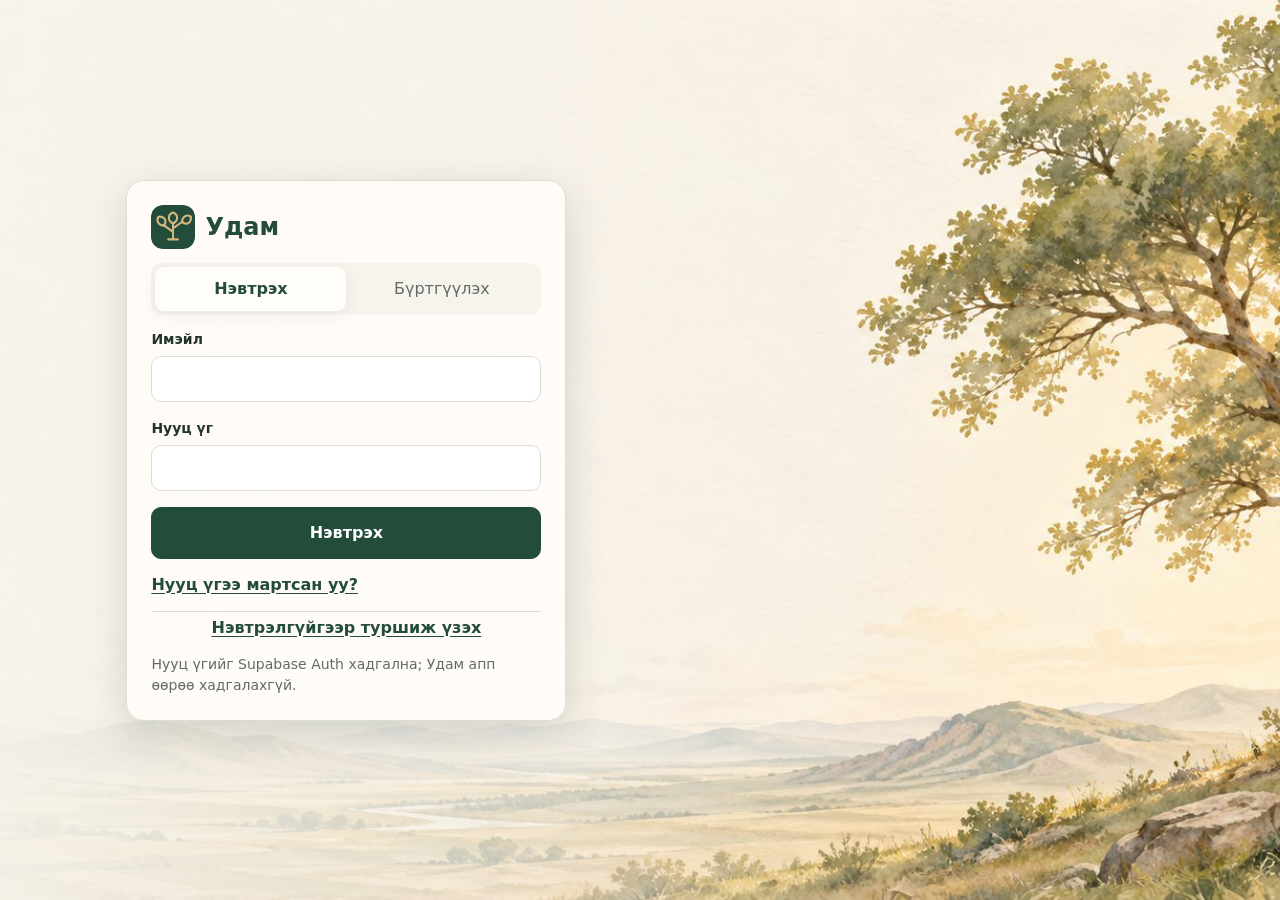
==== commit d2726e4b: "Update index.html" ====
--- a/index.html
+++ b/index.html
@@ -8,7 +8,7 @@
     <title>Удам — ургийн мод</title>
     <!-- Supabase тохиргоо (байхгүй бол апп зөвхөн энэ төхөөрөмж дээр ажиллана) -->
     <script src="./udam-config.js"></script>
-    <script type="module" crossorigin>var Pk=Object.defineProperty;var Ok=(e,t,n)=>t in e?Pk(e,t,{enumerable:!0,configurable:!0,writable:!0,value:n}):e[t]=n;var gt=(e,t,n)=>Ok(e,typeof t!="symbol"?t+"":t,n);(function(){const t=document.createElement("link").relList;if(t&&t.supports&&t.supports("modulepreload"))return;for(const i of document.querySelectorAll('link[rel="modulepreload"]'))r(i);new MutationObserver(i=>{for(const o of i)if(o.type==="childList")for(const a of o.addedNodes)a.tagName==="LINK"&&a.rel==="modulepreload"&&r(a)}).observe(document,{childList:!0,subtree:!0});function n(i){const o={};return i.integrity&&(o.integrity=i.integrity),i.referrerPolicy&&(o.referrerPolicy=i.referrerPolicy),i.crossOrigin==="use-credentials"?o.credentials="include":i.crossOrigin==="anonymous"?o.credentials="omit":o.credentials="same-origin",o}function r(i){if(i.ep)return;i.ep=!0;const o=n(i);fetch(i.href,o)}})();var Fl=typeof globalThis<"u"?globalThis:typeof window<"u"?window:typeof global<"u"?global:typeof self<"u"?self:{};function Xc(e){return e&&e.__esModule&&Object.prototype.hasOwnProperty.call(e,"default")?e.default:e}var ch={exports:{}},Mo={},uh={exports:{}},Ve={};/**
+    <script type="module" crossorigin>var Pk=Object.defineProperty;var Ok=(e,t,n)=>t in e?Pk(e,t,{enumerable:!0,configurable:!0,writable:!0,value:n}):e[t]=n;var gt=(e,t,n)=>Ok(e,typeof t!="symbol"?t+"":t,n);(function(){const t=document.createElement("link").relList;if(t&&t.supports&&t.supports("modulepreload"))return;for(const i of document.querySelectorAll('link[rel="modulepreload"]'))r(i);new MutationObserver(i=>{for(const o of i)if(o.type==="childList")for(const a of o.addedNodes)a.tagName==="LINK"&&a.rel==="modulepreload"&&r(a)}).observe(document,{childList:!0,subtree:!0});function n(i){const o={};return i.integrity&&(o.integrity=i.integrity),i.referrerPolicy&&(o.referrerPolicy=i.referrerPolicy),i.crossOrigin==="use-credentials"?o.credentials="include":i.crossOrigin==="anonymous"?o.credentials="omit":o.credentials="same-origin",o}function r(i){if(i.ep)return;i.ep=!0;const o=n(i);fetch(i.href,o)}})();var Fl=typeof globalThis<"u"?globalThis:typeof window<"u"?window:typeof global<"u"?global:typeof self<"u"?self:{};function Yc(e){return e&&e.__esModule&&Object.prototype.hasOwnProperty.call(e,"default")?e.default:e}var lh={exports:{}},Mo={},ch={exports:{}},Ve={};/**
  * @license React
  * react.production.min.js
  *
@@ -16,7 +16,7 @@
  *
  * This source code is licensed under the MIT license found in the
  * LICENSE file in the root directory of this source tree.
- */var vy;function Lk(){if(vy)return Ve;vy=1;var e=Symbol.for("react.element"),t=Symbol.for("react.portal"),n=Symbol.for("react.fragment"),r=Symbol.for("react.strict_mode"),i=Symbol.for("react.profiler"),o=Symbol.for("react.provider"),a=Symbol.for("react.context"),c=Symbol.for("react.forward_ref"),u=Symbol.for("react.suspense"),d=Symbol.for("react.memo"),h=Symbol.for("react.lazy"),p=Symbol.iterator;function y(L){return L===null||typeof L!="object"?null:(L=p&&L[p]||L["@@iterator"],typeof L=="function"?L:null)}var g={isMounted:function(){return!1},enqueueForceUpdate:function(){},enqueueReplaceState:function(){},enqueueSetState:function(){}},v=Object.assign,_={};function b(L,M,K){this.props=L,this.context=M,this.refs=_,this.updater=K||g}b.prototype.isReactComponent={},b.prototype.setState=function(L,M){if(typeof L!="object"&&typeof L!="function"&&L!=null)throw Error("setState(...): takes an object of state variables to update or a function which returns an object of state variables.");this.updater.enqueueSetState(this,L,M,"setState")},b.prototype.forceUpdate=function(L){this.updater.enqueueForceUpdate(this,L,"forceUpdate")};function x(){}x.prototype=b.prototype;function E(L,M,K){this.props=L,this.context=M,this.refs=_,this.updater=K||g}var S=E.prototype=new x;S.constructor=E,v(S,b.prototype),S.isPureReactComponent=!0;var k=Array.isArray,T=Object.prototype.hasOwnProperty,A={current:null},P={key:!0,ref:!0,__self:!0,__source:!0};function O(L,M,K){var G,Q={},ne=null,le=null;if(M!=null)for(G in M.ref!==void 0&&(le=M.ref),M.key!==void 0&&(ne=""+M.key),M)T.call(M,G)&&!P.hasOwnProperty(G)&&(Q[G]=M[G]);var te=arguments.length-2;if(te===1)Q.children=K;else if(1<te){for(var ie=Array(te),ye=0;ye<te;ye++)ie[ye]=arguments[ye+2];Q.children=ie}if(L&&L.defaultProps)for(G in te=L.defaultProps,te)Q[G]===void 0&&(Q[G]=te[G]);return{$$typeof:e,type:L,key:ne,ref:le,props:Q,_owner:A.current}}function $(L,M){return{$$typeof:e,type:L.type,key:M,ref:L.ref,props:L.props,_owner:L._owner}}function V(L){return typeof L=="object"&&L!==null&&L.$$typeof===e}function U(L){var M={"=":"=0",":":"=2"};return"$"+L.replace(/[=:]/g,function(K){return M[K]})}var I=/\/+/g;function D(L,M){return typeof L=="object"&&L!==null&&L.key!=null?U(""+L.key):M.toString(36)}function C(L,M,K,G,Q){var ne=typeof L;(ne==="undefined"||ne==="boolean")&&(L=null);var le=!1;if(L===null)le=!0;else switch(ne){case"string":case"number":le=!0;break;case"object":switch(L.$$typeof){case e:case t:le=!0}}if(le)return le=L,Q=Q(le),L=G===""?"."+D(le,0):G,k(Q)?(K="",L!=null&&(K=L.replace(I,"$&/")+"/"),C(Q,M,K,"",function(ye){return ye})):Q!=null&&(V(Q)&&(Q=$(Q,K+(!Q.key||le&&le.key===Q.key?"":(""+Q.key).replace(I,"$&/")+"/")+L)),M.push(Q)),1;if(le=0,G=G===""?".":G+":",k(L))for(var te=0;te<L.length;te++){ne=L[te];var ie=G+D(ne,te);le+=C(ne,M,K,ie,Q)}else if(ie=y(L),typeof ie=="function")for(L=ie.call(L),te=0;!(ne=L.next()).done;)ne=ne.value,ie=G+D(ne,te++),le+=C(ne,M,K,ie,Q);else if(ne==="object")throw M=String(L),Error("Objects are not valid as a React child (found: "+(M==="[object Object]"?"object with keys {"+Object.keys(L).join(", ")+"}":M)+"). If you meant to render a collection of children, use an array instead.");return le}function H(L,M,K){if(L==null)return L;var G=[],Q=0;return C(L,G,"","",function(ne){return M.call(K,ne,Q++)}),G}function X(L){if(L._status===-1){var M=L._result;M=M(),M.then(function(K){(L._status===0||L._status===-1)&&(L._status=1,L._result=K)},function(K){(L._status===0||L._status===-1)&&(L._status=2,L._result=K)}),L._status===-1&&(L._status=0,L._result=M)}if(L._status===1)return L._result.default;throw L._result}var W={current:null},Z={transition:null},F={ReactCurrentDispatcher:W,ReactCurrentBatchConfig:Z,ReactCurrentOwner:A};function q(){throw Error("act(...) is not supported in production builds of React.")}return Ve.Children={map:H,forEach:function(L,M,K){H(L,function(){M.apply(this,arguments)},K)},count:function(L){var M=0;return H(L,function(){M++}),M},toArray:function(L){return H(L,function(M){return M})||[]},only:function(L){if(!V(L))throw Error("React.Children.only expected to receive a single React element child.");return L}},Ve.Component=b,Ve.Fragment=n,Ve.Profiler=i,Ve.PureComponent=E,Ve.StrictMode=r,Ve.Suspense=u,Ve.__SECRET_INTERNALS_DO_NOT_USE_OR_YOU_WILL_BE_FIRED=F,Ve.act=q,Ve.cloneElement=function(L,M,K){if(L==null)throw Error("React.cloneElement(...): The argument must be a React element, but you passed "+L+".");var G=v({},L.props),Q=L.key,ne=L.ref,le=L._owner;if(M!=null){if(M.ref!==void 0&&(ne=M.ref,le=A.current),M.key!==void 0&&(Q=""+M.key),L.type&&L.type.defaultProps)var te=L.type.defaultProps;for(ie in M)T.call(M,ie)&&!P.hasOwnProperty(ie)&&(G[ie]=M[ie]===void 0&&te!==void 0?te[ie]:M[ie])}var ie=arguments.length-2;if(ie===1)G.children=K;else if(1<ie){te=Array(ie);for(var ye=0;ye<ie;ye++)te[ye]=arguments[ye+2];G.children=te}return{$$typeof:e,type:L.type,key:Q,ref:ne,props:G,_owner:le}},Ve.createContext=function(L){return L={$$typeof:a,_currentValue:L,_currentValue2:L,_threadCount:0,Provider:null,Consumer:null,_defaultValue:null,_globalName:null},L.Provider={$$typeof:o,_context:L},L.Consumer=L},Ve.createElement=O,Ve.createFactory=function(L){var M=O.bind(null,L);return M.type=L,M},Ve.createRef=function(){return{current:null}},Ve.forwardRef=function(L){return{$$typeof:c,render:L}},Ve.isValidElement=V,Ve.lazy=function(L){return{$$typeof:h,_payload:{_status:-1,_result:L},_init:X}},Ve.memo=function(L,M){return{$$typeof:d,type:L,compare:M===void 0?null:M}},Ve.startTransition=function(L){var M=Z.transition;Z.transition={};try{L()}finally{Z.transition=M}},Ve.unstable_act=q,Ve.useCallback=function(L,M){return W.current.useCallback(L,M)},Ve.useContext=function(L){return W.current.useContext(L)},Ve.useDebugValue=function(){},Ve.useDeferredValue=function(L){return W.current.useDeferredValue(L)},Ve.useEffect=function(L,M){return W.current.useEffect(L,M)},Ve.useId=function(){return W.current.useId()},Ve.useImperativeHandle=function(L,M,K){return W.current.useImperativeHandle(L,M,K)},Ve.useInsertionEffect=function(L,M){return W.current.useInsertionEffect(L,M)},Ve.useLayoutEffect=function(L,M){return W.current.useLayoutEffect(L,M)},Ve.useMemo=function(L,M){return W.current.useMemo(L,M)},Ve.useReducer=function(L,M,K){return W.current.useReducer(L,M,K)},Ve.useRef=function(L){return W.current.useRef(L)},Ve.useState=function(L){return W.current.useState(L)},Ve.useSyncExternalStore=function(L,M,K){return W.current.useSyncExternalStore(L,M,K)},Ve.useTransition=function(){return W.current.useTransition()},Ve.version="18.3.1",Ve}var wy;function va(){return wy||(wy=1,uh.exports=Lk()),uh.exports}/**
+ */var wy;function Lk(){if(wy)return Ve;wy=1;var e=Symbol.for("react.element"),t=Symbol.for("react.portal"),n=Symbol.for("react.fragment"),r=Symbol.for("react.strict_mode"),i=Symbol.for("react.profiler"),o=Symbol.for("react.provider"),a=Symbol.for("react.context"),c=Symbol.for("react.forward_ref"),u=Symbol.for("react.suspense"),d=Symbol.for("react.memo"),h=Symbol.for("react.lazy"),p=Symbol.iterator;function y(L){return L===null||typeof L!="object"?null:(L=p&&L[p]||L["@@iterator"],typeof L=="function"?L:null)}var g={isMounted:function(){return!1},enqueueForceUpdate:function(){},enqueueReplaceState:function(){},enqueueSetState:function(){}},v=Object.assign,_={};function b(L,M,K){this.props=L,this.context=M,this.refs=_,this.updater=K||g}b.prototype.isReactComponent={},b.prototype.setState=function(L,M){if(typeof L!="object"&&typeof L!="function"&&L!=null)throw Error("setState(...): takes an object of state variables to update or a function which returns an object of state variables.");this.updater.enqueueSetState(this,L,M,"setState")},b.prototype.forceUpdate=function(L){this.updater.enqueueForceUpdate(this,L,"forceUpdate")};function x(){}x.prototype=b.prototype;function E(L,M,K){this.props=L,this.context=M,this.refs=_,this.updater=K||g}var S=E.prototype=new x;S.constructor=E,v(S,b.prototype),S.isPureReactComponent=!0;var k=Array.isArray,R=Object.prototype.hasOwnProperty,A={current:null},P={key:!0,ref:!0,__self:!0,__source:!0};function O(L,M,K){var G,Q={},ne=null,le=null;if(M!=null)for(G in M.ref!==void 0&&(le=M.ref),M.key!==void 0&&(ne=""+M.key),M)R.call(M,G)&&!P.hasOwnProperty(G)&&(Q[G]=M[G]);var te=arguments.length-2;if(te===1)Q.children=K;else if(1<te){for(var ie=Array(te),ye=0;ye<te;ye++)ie[ye]=arguments[ye+2];Q.children=ie}if(L&&L.defaultProps)for(G in te=L.defaultProps,te)Q[G]===void 0&&(Q[G]=te[G]);return{$$typeof:e,type:L,key:ne,ref:le,props:Q,_owner:A.current}}function $(L,M){return{$$typeof:e,type:L.type,key:M,ref:L.ref,props:L.props,_owner:L._owner}}function V(L){return typeof L=="object"&&L!==null&&L.$$typeof===e}function F(L){var M={"=":"=0",":":"=2"};return"$"+L.replace(/[=:]/g,function(K){return M[K]})}var I=/\/+/g;function D(L,M){return typeof L=="object"&&L!==null&&L.key!=null?F(""+L.key):M.toString(36)}function C(L,M,K,G,Q){var ne=typeof L;(ne==="undefined"||ne==="boolean")&&(L=null);var le=!1;if(L===null)le=!0;else switch(ne){case"string":case"number":le=!0;break;case"object":switch(L.$$typeof){case e:case t:le=!0}}if(le)return le=L,Q=Q(le),L=G===""?"."+D(le,0):G,k(Q)?(K="",L!=null&&(K=L.replace(I,"$&/")+"/"),C(Q,M,K,"",function(ye){return ye})):Q!=null&&(V(Q)&&(Q=$(Q,K+(!Q.key||le&&le.key===Q.key?"":(""+Q.key).replace(I,"$&/")+"/")+L)),M.push(Q)),1;if(le=0,G=G===""?".":G+":",k(L))for(var te=0;te<L.length;te++){ne=L[te];var ie=G+D(ne,te);le+=C(ne,M,K,ie,Q)}else if(ie=y(L),typeof ie=="function")for(L=ie.call(L),te=0;!(ne=L.next()).done;)ne=ne.value,ie=G+D(ne,te++),le+=C(ne,M,K,ie,Q);else if(ne==="object")throw M=String(L),Error("Objects are not valid as a React child (found: "+(M==="[object Object]"?"object with keys {"+Object.keys(L).join(", ")+"}":M)+"). If you meant to render a collection of children, use an array instead.");return le}function H(L,M,K){if(L==null)return L;var G=[],Q=0;return C(L,G,"","",function(ne){return M.call(K,ne,Q++)}),G}function X(L){if(L._status===-1){var M=L._result;M=M(),M.then(function(K){(L._status===0||L._status===-1)&&(L._status=1,L._result=K)},function(K){(L._status===0||L._status===-1)&&(L._status=2,L._result=K)}),L._status===-1&&(L._status=0,L._result=M)}if(L._status===1)return L._result.default;throw L._result}var W={current:null},Z={transition:null},U={ReactCurrentDispatcher:W,ReactCurrentBatchConfig:Z,ReactCurrentOwner:A};function q(){throw Error("act(...) is not supported in production builds of React.")}return Ve.Children={map:H,forEach:function(L,M,K){H(L,function(){M.apply(this,arguments)},K)},count:function(L){var M=0;return H(L,function(){M++}),M},toArray:function(L){return H(L,function(M){return M})||[]},only:function(L){if(!V(L))throw Error("React.Children.only expected to receive a single React element child.");return L}},Ve.Component=b,Ve.Fragment=n,Ve.Profiler=i,Ve.PureComponent=E,Ve.StrictMode=r,Ve.Suspense=u,Ve.__SECRET_INTERNALS_DO_NOT_USE_OR_YOU_WILL_BE_FIRED=U,Ve.act=q,Ve.cloneElement=function(L,M,K){if(L==null)throw Error("React.cloneElement(...): The argument must be a React element, but you passed "+L+".");var G=v({},L.props),Q=L.key,ne=L.ref,le=L._owner;if(M!=null){if(M.ref!==void 0&&(ne=M.ref,le=A.current),M.key!==void 0&&(Q=""+M.key),L.type&&L.type.defaultProps)var te=L.type.defaultProps;for(ie in M)R.call(M,ie)&&!P.hasOwnProperty(ie)&&(G[ie]=M[ie]===void 0&&te!==void 0?te[ie]:M[ie])}var ie=arguments.length-2;if(ie===1)G.children=K;else if(1<ie){te=Array(ie);for(var ye=0;ye<ie;ye++)te[ye]=arguments[ye+2];G.children=te}return{$$typeof:e,type:L.type,key:Q,ref:ne,props:G,_owner:le}},Ve.createContext=function(L){return L={$$typeof:a,_currentValue:L,_currentValue2:L,_threadCount:0,Provider:null,Consumer:null,_defaultValue:null,_globalName:null},L.Provider={$$typeof:o,_context:L},L.Consumer=L},Ve.createElement=O,Ve.createFactory=function(L){var M=O.bind(null,L);return M.type=L,M},Ve.createRef=function(){return{current:null}},Ve.forwardRef=function(L){return{$$typeof:c,render:L}},Ve.isValidElement=V,Ve.lazy=function(L){return{$$typeof:h,_payload:{_status:-1,_result:L},_init:X}},Ve.memo=function(L,M){return{$$typeof:d,type:L,compare:M===void 0?null:M}},Ve.startTransition=function(L){var M=Z.transition;Z.transition={};try{L()}finally{Z.transition=M}},Ve.unstable_act=q,Ve.useCallback=function(L,M){return W.current.useCallback(L,M)},Ve.useContext=function(L){return W.current.useContext(L)},Ve.useDebugValue=function(){},Ve.useDeferredValue=function(L){return W.current.useDeferredValue(L)},Ve.useEffect=function(L,M){return W.current.useEffect(L,M)},Ve.useId=function(){return W.current.useId()},Ve.useImperativeHandle=function(L,M,K){return W.current.useImperativeHandle(L,M,K)},Ve.useInsertionEffect=function(L,M){return W.current.useInsertionEffect(L,M)},Ve.useLayoutEffect=function(L,M){return W.current.useLayoutEffect(L,M)},Ve.useMemo=function(L,M){return W.current.useMemo(L,M)},Ve.useReducer=function(L,M,K){return W.current.useReducer(L,M,K)},Ve.useRef=function(L){return W.current.useRef(L)},Ve.useState=function(L){return W.current.useState(L)},Ve.useSyncExternalStore=function(L,M,K){return W.current.useSyncExternalStore(L,M,K)},Ve.useTransition=function(){return W.current.useTransition()},Ve.version="18.3.1",Ve}var _y;function va(){return _y||(_y=1,ch.exports=Lk()),ch.exports}/**
  * @license React
  * react-jsx-runtime.production.min.js
  *
@@ -24,7 +24,7 @@
  *
  * This source code is licensed under the MIT license found in the
  * LICENSE file in the root directory of this source tree.
- */var _y;function $k(){if(_y)return Mo;_y=1;var e=va(),t=Symbol.for("react.element"),n=Symbol.for("react.fragment"),r=Object.prototype.hasOwnProperty,i=e.__SECRET_INTERNALS_DO_NOT_USE_OR_YOU_WILL_BE_FIRED.ReactCurrentOwner,o={key:!0,ref:!0,__self:!0,__source:!0};function a(c,u,d){var h,p={},y=null,g=null;d!==void 0&&(y=""+d),u.key!==void 0&&(y=""+u.key),u.ref!==void 0&&(g=u.ref);for(h in u)r.call(u,h)&&!o.hasOwnProperty(h)&&(p[h]=u[h]);if(c&&c.defaultProps)for(h in u=c.defaultProps,u)p[h]===void 0&&(p[h]=u[h]);return{$$typeof:t,type:c,key:y,ref:g,props:p,_owner:i.current}}return Mo.Fragment=n,Mo.jsx=a,Mo.jsxs=a,Mo}var by;function Mk(){return by||(by=1,ch.exports=$k()),ch.exports}var m=Mk(),B=va();const Dk=Xc(B);var Hl={},dh={exports:{}},Gt={},hh={exports:{}},fh={};/**
+ */var by;function $k(){if(by)return Mo;by=1;var e=va(),t=Symbol.for("react.element"),n=Symbol.for("react.fragment"),r=Object.prototype.hasOwnProperty,i=e.__SECRET_INTERNALS_DO_NOT_USE_OR_YOU_WILL_BE_FIRED.ReactCurrentOwner,o={key:!0,ref:!0,__self:!0,__source:!0};function a(c,u,d){var h,p={},y=null,g=null;d!==void 0&&(y=""+d),u.key!==void 0&&(y=""+u.key),u.ref!==void 0&&(g=u.ref);for(h in u)r.call(u,h)&&!o.hasOwnProperty(h)&&(p[h]=u[h]);if(c&&c.defaultProps)for(h in u=c.defaultProps,u)p[h]===void 0&&(p[h]=u[h]);return{$$typeof:t,type:c,key:y,ref:g,props:p,_owner:i.current}}return Mo.Fragment=n,Mo.jsx=a,Mo.jsxs=a,Mo}var xy;function Mk(){return xy||(xy=1,lh.exports=$k()),lh.exports}var m=Mk(),z=va();const Dk=Yc(z);var Hl={},uh={exports:{}},Yt={},dh={exports:{}},hh={};/**
  * @license React
  * scheduler.production.min.js
  *
@@ -32,7 +32,7 @@
  *
  * This source code is licensed under the MIT license found in the
  * LICENSE file in the root directory of this source tree.
- */var xy;function zk(){return xy||(xy=1,(function(e){function t(Z,F){var q=Z.length;Z.push(F);e:for(;0<q;){var L=q-1>>>1,M=Z[L];if(0<i(M,F))Z[L]=F,Z[q]=M,q=L;else break e}}function n(Z){return Z.length===0?null:Z[0]}function r(Z){if(Z.length===0)return null;var F=Z[0],q=Z.pop();if(q!==F){Z[0]=q;e:for(var L=0,M=Z.length,K=M>>>1;L<K;){var G=2*(L+1)-1,Q=Z[G],ne=G+1,le=Z[ne];if(0>i(Q,q))ne<M&&0>i(le,Q)?(Z[L]=le,Z[ne]=q,L=ne):(Z[L]=Q,Z[G]=q,L=G);else if(ne<M&&0>i(le,q))Z[L]=le,Z[ne]=q,L=ne;else break e}}return F}function i(Z,F){var q=Z.sortIndex-F.sortIndex;return q!==0?q:Z.id-F.id}if(typeof performance=="object"&&typeof performance.now=="function"){var o=performance;e.unstable_now=function(){return o.now()}}else{var a=Date,c=a.now();e.unstable_now=function(){return a.now()-c}}var u=[],d=[],h=1,p=null,y=3,g=!1,v=!1,_=!1,b=typeof setTimeout=="function"?setTimeout:null,x=typeof clearTimeout=="function"?clearTimeout:null,E=typeof setImmediate<"u"?setImmediate:null;typeof navigator<"u"&&navigator.scheduling!==void 0&&navigator.scheduling.isInputPending!==void 0&&navigator.scheduling.isInputPending.bind(navigator.scheduling);function S(Z){for(var F=n(d);F!==null;){if(F.callback===null)r(d);else if(F.startTime<=Z)r(d),F.sortIndex=F.expirationTime,t(u,F);else break;F=n(d)}}function k(Z){if(_=!1,S(Z),!v)if(n(u)!==null)v=!0,X(T);else{var F=n(d);F!==null&&W(k,F.startTime-Z)}}function T(Z,F){v=!1,_&&(_=!1,x(O),O=-1),g=!0;var q=y;try{for(S(F),p=n(u);p!==null&&(!(p.expirationTime>F)||Z&&!U());){var L=p.callback;if(typeof L=="function"){p.callback=null,y=p.priorityLevel;var M=L(p.expirationTime<=F);F=e.unstable_now(),typeof M=="function"?p.callback=M:p===n(u)&&r(u),S(F)}else r(u);p=n(u)}if(p!==null)var K=!0;else{var G=n(d);G!==null&&W(k,G.startTime-F),K=!1}return K}finally{p=null,y=q,g=!1}}var A=!1,P=null,O=-1,$=5,V=-1;function U(){return!(e.unstable_now()-V<$)}function I(){if(P!==null){var Z=e.unstable_now();V=Z;var F=!0;try{F=P(!0,Z)}finally{F?D():(A=!1,P=null)}}else A=!1}var D;if(typeof E=="function")D=function(){E(I)};else if(typeof MessageChannel<"u"){var C=new MessageChannel,H=C.port2;C.port1.onmessage=I,D=function(){H.postMessage(null)}}else D=function(){b(I,0)};function X(Z){P=Z,A||(A=!0,D())}function W(Z,F){O=b(function(){Z(e.unstable_now())},F)}e.unstable_IdlePriority=5,e.unstable_ImmediatePriority=1,e.unstable_LowPriority=4,e.unstable_NormalPriority=3,e.unstable_Profiling=null,e.unstable_UserBlockingPriority=2,e.unstable_cancelCallback=function(Z){Z.callback=null},e.unstable_continueExecution=function(){v||g||(v=!0,X(T))},e.unstable_forceFrameRate=function(Z){0>Z||125<Z?console.error("forceFrameRate takes a positive int between 0 and 125, forcing frame rates higher than 125 fps is not supported"):$=0<Z?Math.floor(1e3/Z):5},e.unstable_getCurrentPriorityLevel=function(){return y},e.unstable_getFirstCallbackNode=function(){return n(u)},e.unstable_next=function(Z){switch(y){case 1:case 2:case 3:var F=3;break;default:F=y}var q=y;y=F;try{return Z()}finally{y=q}},e.unstable_pauseExecution=function(){},e.unstable_requestPaint=function(){},e.unstable_runWithPriority=function(Z,F){switch(Z){case 1:case 2:case 3:case 4:case 5:break;default:Z=3}var q=y;y=Z;try{return F()}finally{y=q}},e.unstable_scheduleCallback=function(Z,F,q){var L=e.unstable_now();switch(typeof q=="object"&&q!==null?(q=q.delay,q=typeof q=="number"&&0<q?L+q:L):q=L,Z){case 1:var M=-1;break;case 2:M=250;break;case 5:M=1073741823;break;case 4:M=1e4;break;default:M=5e3}return M=q+M,Z={id:h++,callback:F,priorityLevel:Z,startTime:q,expirationTime:M,sortIndex:-1},q>L?(Z.sortIndex=q,t(d,Z),n(u)===null&&Z===n(d)&&(_?(x(O),O=-1):_=!0,W(k,q-L))):(Z.sortIndex=M,t(u,Z),v||g||(v=!0,X(T))),Z},e.unstable_shouldYield=U,e.unstable_wrapCallback=function(Z){var F=y;return function(){var q=y;y=F;try{return Z.apply(this,arguments)}finally{y=q}}}})(fh)),fh}var ky;function Bk(){return ky||(ky=1,hh.exports=zk()),hh.exports}/**
+ */var ky;function zk(){return ky||(ky=1,(function(e){function t(Z,U){var q=Z.length;Z.push(U);e:for(;0<q;){var L=q-1>>>1,M=Z[L];if(0<i(M,U))Z[L]=U,Z[q]=M,q=L;else break e}}function n(Z){return Z.length===0?null:Z[0]}function r(Z){if(Z.length===0)return null;var U=Z[0],q=Z.pop();if(q!==U){Z[0]=q;e:for(var L=0,M=Z.length,K=M>>>1;L<K;){var G=2*(L+1)-1,Q=Z[G],ne=G+1,le=Z[ne];if(0>i(Q,q))ne<M&&0>i(le,Q)?(Z[L]=le,Z[ne]=q,L=ne):(Z[L]=Q,Z[G]=q,L=G);else if(ne<M&&0>i(le,q))Z[L]=le,Z[ne]=q,L=ne;else break e}}return U}function i(Z,U){var q=Z.sortIndex-U.sortIndex;return q!==0?q:Z.id-U.id}if(typeof performance=="object"&&typeof performance.now=="function"){var o=performance;e.unstable_now=function(){return o.now()}}else{var a=Date,c=a.now();e.unstable_now=function(){return a.now()-c}}var u=[],d=[],h=1,p=null,y=3,g=!1,v=!1,_=!1,b=typeof setTimeout=="function"?setTimeout:null,x=typeof clearTimeout=="function"?clearTimeout:null,E=typeof setImmediate<"u"?setImmediate:null;typeof navigator<"u"&&navigator.scheduling!==void 0&&navigator.scheduling.isInputPending!==void 0&&navigator.scheduling.isInputPending.bind(navigator.scheduling);function S(Z){for(var U=n(d);U!==null;){if(U.callback===null)r(d);else if(U.startTime<=Z)r(d),U.sortIndex=U.expirationTime,t(u,U);else break;U=n(d)}}function k(Z){if(_=!1,S(Z),!v)if(n(u)!==null)v=!0,X(R);else{var U=n(d);U!==null&&W(k,U.startTime-Z)}}function R(Z,U){v=!1,_&&(_=!1,x(O),O=-1),g=!0;var q=y;try{for(S(U),p=n(u);p!==null&&(!(p.expirationTime>U)||Z&&!F());){var L=p.callback;if(typeof L=="function"){p.callback=null,y=p.priorityLevel;var M=L(p.expirationTime<=U);U=e.unstable_now(),typeof M=="function"?p.callback=M:p===n(u)&&r(u),S(U)}else r(u);p=n(u)}if(p!==null)var K=!0;else{var G=n(d);G!==null&&W(k,G.startTime-U),K=!1}return K}finally{p=null,y=q,g=!1}}var A=!1,P=null,O=-1,$=5,V=-1;function F(){return!(e.unstable_now()-V<$)}function I(){if(P!==null){var Z=e.unstable_now();V=Z;var U=!0;try{U=P(!0,Z)}finally{U?D():(A=!1,P=null)}}else A=!1}var D;if(typeof E=="function")D=function(){E(I)};else if(typeof MessageChannel<"u"){var C=new MessageChannel,H=C.port2;C.port1.onmessage=I,D=function(){H.postMessage(null)}}else D=function(){b(I,0)};function X(Z){P=Z,A||(A=!0,D())}function W(Z,U){O=b(function(){Z(e.unstable_now())},U)}e.unstable_IdlePriority=5,e.unstable_ImmediatePriority=1,e.unstable_LowPriority=4,e.unstable_NormalPriority=3,e.unstable_Profiling=null,e.unstable_UserBlockingPriority=2,e.unstable_cancelCallback=function(Z){Z.callback=null},e.unstable_continueExecution=function(){v||g||(v=!0,X(R))},e.unstable_forceFrameRate=function(Z){0>Z||125<Z?console.error("forceFrameRate takes a positive int between 0 and 125, forcing frame rates higher than 125 fps is not supported"):$=0<Z?Math.floor(1e3/Z):5},e.unstable_getCurrentPriorityLevel=function(){return y},e.unstable_getFirstCallbackNode=function(){return n(u)},e.unstable_next=function(Z){switch(y){case 1:case 2:case 3:var U=3;break;default:U=y}var q=y;y=U;try{return Z()}finally{y=q}},e.unstable_pauseExecution=function(){},e.unstable_requestPaint=function(){},e.unstable_runWithPriority=function(Z,U){switch(Z){case 1:case 2:case 3:case 4:case 5:break;default:Z=3}var q=y;y=Z;try{return U()}finally{y=q}},e.unstable_scheduleCallback=function(Z,U,q){var L=e.unstable_now();switch(typeof q=="object"&&q!==null?(q=q.delay,q=typeof q=="number"&&0<q?L+q:L):q=L,Z){case 1:var M=-1;break;case 2:M=250;break;case 5:M=1073741823;break;case 4:M=1e4;break;default:M=5e3}return M=q+M,Z={id:h++,callback:U,priorityLevel:Z,startTime:q,expirationTime:M,sortIndex:-1},q>L?(Z.sortIndex=q,t(d,Z),n(u)===null&&Z===n(d)&&(_?(x(O),O=-1):_=!0,W(k,q-L))):(Z.sortIndex=M,t(u,Z),v||g||(v=!0,X(R))),Z},e.unstable_shouldYield=F,e.unstable_wrapCallback=function(Z){var U=y;return function(){var q=y;y=U;try{return Z.apply(this,arguments)}finally{y=q}}}})(hh)),hh}var Sy;function Bk(){return Sy||(Sy=1,dh.exports=zk()),dh.exports}/**
  * @license React
  * react-dom.production.min.js
  *
@@ -40,26 +40,26 @@
  *
  * This source code is licensed under the MIT license found in the
  * LICENSE file in the root directory of this source tree.
- */var Sy;function Uk(){if(Sy)return Gt;Sy=1;var e=va(),t=Bk();function n(s){for(var l="https://reactjs.org/docs/error-decoder.html?invariant="+s,f=1;f<arguments.length;f++)l+="&args[]="+encodeURIComponent(arguments[f]);return"Minified React error #"+s+"; visit "+l+" for the full message or use the non-minified dev environment for full errors and additional helpful warnings."}var r=new Set,i={};function o(s,l){a(s,l),a(s+"Capture",l)}function a(s,l){for(i[s]=l,s=0;s<l.length;s++)r.add(l[s])}var c=!(typeof window>"u"||typeof window.document>"u"||typeof window.document.createElement>"u"),u=Object.prototype.hasOwnProperty,d=/^[:A-Z_a-z\u00C0-\u00D6\u00D8-\u00F6\u00F8-\u02FF\u0370-\u037D\u037F-\u1FFF\u200C-\u200D\u2070-\u218F\u2C00-\u2FEF\u3001-\uD7FF\uF900-\uFDCF\uFDF0-\uFFFD][:A-Z_a-z\u00C0-\u00D6\u00D8-\u00F6\u00F8-\u02FF\u0370-\u037D\u037F-\u1FFF\u200C-\u200D\u2070-\u218F\u2C00-\u2FEF\u3001-\uD7FF\uF900-\uFDCF\uFDF0-\uFFFD\-.0-9\u00B7\u0300-\u036F\u203F-\u2040]*$/,h={},p={};function y(s){return u.call(p,s)?!0:u.call(h,s)?!1:d.test(s)?p[s]=!0:(h[s]=!0,!1)}function g(s,l,f,w){if(f!==null&&f.type===0)return!1;switch(typeof l){case"function":case"symbol":return!0;case"boolean":return w?!1:f!==null?!f.acceptsBooleans:(s=s.toLowerCase().slice(0,5),s!=="data-"&&s!=="aria-");default:return!1}}function v(s,l,f,w){if(l===null||typeof l>"u"||g(s,l,f,w))return!0;if(w)return!1;if(f!==null)switch(f.type){case 3:return!l;case 4:return l===!1;case 5:return isNaN(l);case 6:return isNaN(l)||1>l}return!1}function _(s,l,f,w,j,N,z){this.acceptsBooleans=l===2||l===3||l===4,this.attributeName=w,this.attributeNamespace=j,this.mustUseProperty=f,this.propertyName=s,this.type=l,this.sanitizeURL=N,this.removeEmptyString=z}var b={};"children dangerouslySetInnerHTML defaultValue defaultChecked innerHTML suppressContentEditableWarning suppressHydrationWarning style".split(" ").forEach(function(s){b[s]=new _(s,0,!1,s,null,!1,!1)}),[["acceptCharset","accept-charset"],["className","class"],["htmlFor","for"],["httpEquiv","http-equiv"]].forEach(function(s){var l=s[0];b[l]=new _(l,1,!1,s[1],null,!1,!1)}),["contentEditable","draggable","spellCheck","value"].forEach(function(s){b[s]=new _(s,2,!1,s.toLowerCase(),null,!1,!1)}),["autoReverse","externalResourcesRequired","focusable","preserveAlpha"].forEach(function(s){b[s]=new _(s,2,!1,s,null,!1,!1)}),"allowFullScreen async autoFocus autoPlay controls default defer disabled disablePictureInPicture disableRemotePlayback formNoValidate hidden loop noModule noValidate open playsInline readOnly required reversed scoped seamless itemScope".split(" ").forEach(function(s){b[s]=new _(s,3,!1,s.toLowerCase(),null,!1,!1)}),["checked","multiple","muted","selected"].forEach(function(s){b[s]=new _(s,3,!0,s,null,!1,!1)}),["capture","download"].forEach(function(s){b[s]=new _(s,4,!1,s,null,!1,!1)}),["cols","rows","size","span"].forEach(function(s){b[s]=new _(s,6,!1,s,null,!1,!1)}),["rowSpan","start"].forEach(function(s){b[s]=new _(s,5,!1,s.toLowerCase(),null,!1,!1)});var x=/[\-:]([a-z])/g;function E(s){return s[1].toUpperCase()}"accent-height alignment-baseline arabic-form baseline-shift cap-height clip-path clip-rule color-interpolation color-interpolation-filters color-profile color-rendering dominant-baseline enable-background fill-opacity fill-rule flood-color flood-opacity font-family font-size font-size-adjust font-stretch font-style font-variant font-weight glyph-name glyph-orientation-horizontal glyph-orientation-vertical horiz-adv-x horiz-origin-x image-rendering letter-spacing lighting-color marker-end marker-mid marker-start overline-position overline-thickness paint-order panose-1 pointer-events rendering-intent shape-rendering stop-color stop-opacity strikethrough-position strikethrough-thickness stroke-dasharray stroke-dashoffset stroke-linecap stroke-linejoin stroke-miterlimit stroke-opacity stroke-width text-anchor text-decoration text-rendering underline-position underline-thickness unicode-bidi unicode-range units-per-em v-alphabetic v-hanging v-ideographic v-mathematical vector-effect vert-adv-y vert-origin-x vert-origin-y word-spacing writing-mode xmlns:xlink x-height".split(" ").forEach(function(s){var l=s.replace(x,E);b[l]=new _(l,1,!1,s,null,!1,!1)}),"xlink:actuate xlink:arcrole xlink:role xlink:show xlink:title xlink:type".split(" ").forEach(function(s){var l=s.replace(x,E);b[l]=new _(l,1,!1,s,"http://www.w3.org/1999/xlink",!1,!1)}),["xml:base","xml:lang","xml:space"].forEach(function(s){var l=s.replace(x,E);b[l]=new _(l,1,!1,s,"http://www.w3.org/XML/1998/namespace",!1,!1)}),["tabIndex","crossOrigin"].forEach(function(s){b[s]=new _(s,1,!1,s.toLowerCase(),null,!1,!1)}),b.xlinkHref=new _("xlinkHref",1,!1,"xlink:href","http://www.w3.org/1999/xlink",!0,!1),["src","href","action","formAction"].forEach(function(s){b[s]=new _(s,1,!1,s.toLowerCase(),null,!0,!0)});function S(s,l,f,w){var j=b.hasOwnProperty(l)?b[l]:null;(j!==null?j.type!==0:w||!(2<l.length)||l[0]!=="o"&&l[0]!=="O"||l[1]!=="n"&&l[1]!=="N")&&(v(l,f,j,w)&&(f=null),w||j===null?y(l)&&(f===null?s.removeAttribute(l):s.setAttribute(l,""+f)):j.mustUseProperty?s[j.propertyName]=f===null?j.type===3?!1:"":f:(l=j.attributeName,w=j.attributeNamespace,f===null?s.removeAttribute(l):(j=j.type,f=j===3||j===4&&f===!0?"":""+f,w?s.setAttributeNS(w,l,f):s.setAttribute(l,f))))}var k=e.__SECRET_INTERNALS_DO_NOT_USE_OR_YOU_WILL_BE_FIRED,T=Symbol.for("react.element"),A=Symbol.for("react.portal"),P=Symbol.for("react.fragment"),O=Symbol.for("react.strict_mode"),$=Symbol.for("react.profiler"),V=Symbol.for("react.provider"),U=Symbol.for("react.context"),I=Symbol.for("react.forward_ref"),D=Symbol.for("react.suspense"),C=Symbol.for("react.suspense_list"),H=Symbol.for("react.memo"),X=Symbol.for("react.lazy"),W=Symbol.for("react.offscreen"),Z=Symbol.iterator;function F(s){return s===null||typeof s!="object"?null:(s=Z&&s[Z]||s["@@iterator"],typeof s=="function"?s:null)}var q=Object.assign,L;function M(s){if(L===void 0)try{throw Error()}catch(f){var l=f.stack.trim().match(/\n( *(at )?)/);L=l&&l[1]||""}return`
+ */var Ey;function Uk(){if(Ey)return Yt;Ey=1;var e=va(),t=Bk();function n(s){for(var l="https://reactjs.org/docs/error-decoder.html?invariant="+s,f=1;f<arguments.length;f++)l+="&args[]="+encodeURIComponent(arguments[f]);return"Minified React error #"+s+"; visit "+l+" for the full message or use the non-minified dev environment for full errors and additional helpful warnings."}var r=new Set,i={};function o(s,l){a(s,l),a(s+"Capture",l)}function a(s,l){for(i[s]=l,s=0;s<l.length;s++)r.add(l[s])}var c=!(typeof window>"u"||typeof window.document>"u"||typeof window.document.createElement>"u"),u=Object.prototype.hasOwnProperty,d=/^[:A-Z_a-z\u00C0-\u00D6\u00D8-\u00F6\u00F8-\u02FF\u0370-\u037D\u037F-\u1FFF\u200C-\u200D\u2070-\u218F\u2C00-\u2FEF\u3001-\uD7FF\uF900-\uFDCF\uFDF0-\uFFFD][:A-Z_a-z\u00C0-\u00D6\u00D8-\u00F6\u00F8-\u02FF\u0370-\u037D\u037F-\u1FFF\u200C-\u200D\u2070-\u218F\u2C00-\u2FEF\u3001-\uD7FF\uF900-\uFDCF\uFDF0-\uFFFD\-.0-9\u00B7\u0300-\u036F\u203F-\u2040]*$/,h={},p={};function y(s){return u.call(p,s)?!0:u.call(h,s)?!1:d.test(s)?p[s]=!0:(h[s]=!0,!1)}function g(s,l,f,w){if(f!==null&&f.type===0)return!1;switch(typeof l){case"function":case"symbol":return!0;case"boolean":return w?!1:f!==null?!f.acceptsBooleans:(s=s.toLowerCase().slice(0,5),s!=="data-"&&s!=="aria-");default:return!1}}function v(s,l,f,w){if(l===null||typeof l>"u"||g(s,l,f,w))return!0;if(w)return!1;if(f!==null)switch(f.type){case 3:return!l;case 4:return l===!1;case 5:return isNaN(l);case 6:return isNaN(l)||1>l}return!1}function _(s,l,f,w,j,N,B){this.acceptsBooleans=l===2||l===3||l===4,this.attributeName=w,this.attributeNamespace=j,this.mustUseProperty=f,this.propertyName=s,this.type=l,this.sanitizeURL=N,this.removeEmptyString=B}var b={};"children dangerouslySetInnerHTML defaultValue defaultChecked innerHTML suppressContentEditableWarning suppressHydrationWarning style".split(" ").forEach(function(s){b[s]=new _(s,0,!1,s,null,!1,!1)}),[["acceptCharset","accept-charset"],["className","class"],["htmlFor","for"],["httpEquiv","http-equiv"]].forEach(function(s){var l=s[0];b[l]=new _(l,1,!1,s[1],null,!1,!1)}),["contentEditable","draggable","spellCheck","value"].forEach(function(s){b[s]=new _(s,2,!1,s.toLowerCase(),null,!1,!1)}),["autoReverse","externalResourcesRequired","focusable","preserveAlpha"].forEach(function(s){b[s]=new _(s,2,!1,s,null,!1,!1)}),"allowFullScreen async autoFocus autoPlay controls default defer disabled disablePictureInPicture disableRemotePlayback formNoValidate hidden loop noModule noValidate open playsInline readOnly required reversed scoped seamless itemScope".split(" ").forEach(function(s){b[s]=new _(s,3,!1,s.toLowerCase(),null,!1,!1)}),["checked","multiple","muted","selected"].forEach(function(s){b[s]=new _(s,3,!0,s,null,!1,!1)}),["capture","download"].forEach(function(s){b[s]=new _(s,4,!1,s,null,!1,!1)}),["cols","rows","size","span"].forEach(function(s){b[s]=new _(s,6,!1,s,null,!1,!1)}),["rowSpan","start"].forEach(function(s){b[s]=new _(s,5,!1,s.toLowerCase(),null,!1,!1)});var x=/[\-:]([a-z])/g;function E(s){return s[1].toUpperCase()}"accent-height alignment-baseline arabic-form baseline-shift cap-height clip-path clip-rule color-interpolation color-interpolation-filters color-profile color-rendering dominant-baseline enable-background fill-opacity fill-rule flood-color flood-opacity font-family font-size font-size-adjust font-stretch font-style font-variant font-weight glyph-name glyph-orientation-horizontal glyph-orientation-vertical horiz-adv-x horiz-origin-x image-rendering letter-spacing lighting-color marker-end marker-mid marker-start overline-position overline-thickness paint-order panose-1 pointer-events rendering-intent shape-rendering stop-color stop-opacity strikethrough-position strikethrough-thickness stroke-dasharray stroke-dashoffset stroke-linecap stroke-linejoin stroke-miterlimit stroke-opacity stroke-width text-anchor text-decoration text-rendering underline-position underline-thickness unicode-bidi unicode-range units-per-em v-alphabetic v-hanging v-ideographic v-mathematical vector-effect vert-adv-y vert-origin-x vert-origin-y word-spacing writing-mode xmlns:xlink x-height".split(" ").forEach(function(s){var l=s.replace(x,E);b[l]=new _(l,1,!1,s,null,!1,!1)}),"xlink:actuate xlink:arcrole xlink:role xlink:show xlink:title xlink:type".split(" ").forEach(function(s){var l=s.replace(x,E);b[l]=new _(l,1,!1,s,"http://www.w3.org/1999/xlink",!1,!1)}),["xml:base","xml:lang","xml:space"].forEach(function(s){var l=s.replace(x,E);b[l]=new _(l,1,!1,s,"http://www.w3.org/XML/1998/namespace",!1,!1)}),["tabIndex","crossOrigin"].forEach(function(s){b[s]=new _(s,1,!1,s.toLowerCase(),null,!1,!1)}),b.xlinkHref=new _("xlinkHref",1,!1,"xlink:href","http://www.w3.org/1999/xlink",!0,!1),["src","href","action","formAction"].forEach(function(s){b[s]=new _(s,1,!1,s.toLowerCase(),null,!0,!0)});function S(s,l,f,w){var j=b.hasOwnProperty(l)?b[l]:null;(j!==null?j.type!==0:w||!(2<l.length)||l[0]!=="o"&&l[0]!=="O"||l[1]!=="n"&&l[1]!=="N")&&(v(l,f,j,w)&&(f=null),w||j===null?y(l)&&(f===null?s.removeAttribute(l):s.setAttribute(l,""+f)):j.mustUseProperty?s[j.propertyName]=f===null?j.type===3?!1:"":f:(l=j.attributeName,w=j.attributeNamespace,f===null?s.removeAttribute(l):(j=j.type,f=j===3||j===4&&f===!0?"":""+f,w?s.setAttributeNS(w,l,f):s.setAttribute(l,f))))}var k=e.__SECRET_INTERNALS_DO_NOT_USE_OR_YOU_WILL_BE_FIRED,R=Symbol.for("react.element"),A=Symbol.for("react.portal"),P=Symbol.for("react.fragment"),O=Symbol.for("react.strict_mode"),$=Symbol.for("react.profiler"),V=Symbol.for("react.provider"),F=Symbol.for("react.context"),I=Symbol.for("react.forward_ref"),D=Symbol.for("react.suspense"),C=Symbol.for("react.suspense_list"),H=Symbol.for("react.memo"),X=Symbol.for("react.lazy"),W=Symbol.for("react.offscreen"),Z=Symbol.iterator;function U(s){return s===null||typeof s!="object"?null:(s=Z&&s[Z]||s["@@iterator"],typeof s=="function"?s:null)}var q=Object.assign,L;function M(s){if(L===void 0)try{throw Error()}catch(f){var l=f.stack.trim().match(/\n( *(at )?)/);L=l&&l[1]||""}return`
 `+L+s}var K=!1;function G(s,l){if(!s||K)return"";K=!0;var f=Error.prepareStackTrace;Error.prepareStackTrace=void 0;try{if(l)if(l=function(){throw Error()},Object.defineProperty(l.prototype,"props",{set:function(){throw Error()}}),typeof Reflect=="object"&&Reflect.construct){try{Reflect.construct(l,[])}catch(ge){var w=ge}Reflect.construct(s,[],l)}else{try{l.call()}catch(ge){w=ge}s.call(l.prototype)}else{try{throw Error()}catch(ge){w=ge}s()}}catch(ge){if(ge&&w&&typeof ge.stack=="string"){for(var j=ge.stack.split(`
 `),N=w.stack.split(`
-`),z=j.length-1,ee=N.length-1;1<=z&&0<=ee&&j[z]!==N[ee];)ee--;for(;1<=z&&0<=ee;z--,ee--)if(j[z]!==N[ee]){if(z!==1||ee!==1)do if(z--,ee--,0>ee||j[z]!==N[ee]){var ae=`
-`+j[z].replace(" at new "," at ");return s.displayName&&ae.includes("<anonymous>")&&(ae=ae.replace("<anonymous>",s.displayName)),ae}while(1<=z&&0<=ee);break}}}finally{K=!1,Error.prepareStackTrace=f}return(s=s?s.displayName||s.name:"")?M(s):""}function Q(s){switch(s.tag){case 5:return M(s.type);case 16:return M("Lazy");case 13:return M("Suspense");case 19:return M("SuspenseList");case 0:case 2:case 15:return s=G(s.type,!1),s;case 11:return s=G(s.type.render,!1),s;case 1:return s=G(s.type,!0),s;default:return""}}function ne(s){if(s==null)return null;if(typeof s=="function")return s.displayName||s.name||null;if(typeof s=="string")return s;switch(s){case P:return"Fragment";case A:return"Portal";case $:return"Profiler";case O:return"StrictMode";case D:return"Suspense";case C:return"SuspenseList"}if(typeof s=="object")switch(s.$$typeof){case U:return(s.displayName||"Context")+".Consumer";case V:return(s._context.displayName||"Context")+".Provider";case I:var l=s.render;return s=s.displayName,s||(s=l.displayName||l.name||"",s=s!==""?"ForwardRef("+s+")":"ForwardRef"),s;case H:return l=s.displayName||null,l!==null?l:ne(s.type)||"Memo";case X:l=s._payload,s=s._init;try{return ne(s(l))}catch{}}return null}function le(s){var l=s.type;switch(s.tag){case 24:return"Cache";case 9:return(l.displayName||"Context")+".Consumer";case 10:return(l._context.displayName||"Context")+".Provider";case 18:return"DehydratedFragment";case 11:return s=l.render,s=s.displayName||s.name||"",l.displayName||(s!==""?"ForwardRef("+s+")":"ForwardRef");case 7:return"Fragment";case 5:return l;case 4:return"Portal";case 3:return"Root";case 6:return"Text";case 16:return ne(l);case 8:return l===O?"StrictMode":"Mode";case 22:return"Offscreen";case 12:return"Profiler";case 21:return"Scope";case 13:return"Suspense";case 19:return"SuspenseList";case 25:return"TracingMarker";case 1:case 0:case 17:case 2:case 14:case 15:if(typeof l=="function")return l.displayName||l.name||null;if(typeof l=="string")return l}return null}function te(s){switch(typeof s){case"boolean":case"number":case"string":case"undefined":return s;case"object":return s;default:return""}}function ie(s){var l=s.type;return(s=s.nodeName)&&s.toLowerCase()==="input"&&(l==="checkbox"||l==="radio")}function ye(s){var l=ie(s)?"checked":"value",f=Object.getOwnPropertyDescriptor(s.constructor.prototype,l),w=""+s[l];if(!s.hasOwnProperty(l)&&typeof f<"u"&&typeof f.get=="function"&&typeof f.set=="function"){var j=f.get,N=f.set;return Object.defineProperty(s,l,{configurable:!0,get:function(){return j.call(this)},set:function(z){w=""+z,N.call(this,z)}}),Object.defineProperty(s,l,{enumerable:f.enumerable}),{getValue:function(){return w},setValue:function(z){w=""+z},stopTracking:function(){s._valueTracker=null,delete s[l]}}}}function se(s){s._valueTracker||(s._valueTracker=ye(s))}function he(s){if(!s)return!1;var l=s._valueTracker;if(!l)return!0;var f=l.getValue(),w="";return s&&(w=ie(s)?s.checked?"true":"false":s.value),s=w,s!==f?(l.setValue(s),!0):!1}function re(s){if(s=s||(typeof document<"u"?document:void 0),typeof s>"u")return null;try{return s.activeElement||s.body}catch{return s.body}}function R(s,l){var f=l.checked;return q({},l,{defaultChecked:void 0,defaultValue:void 0,value:void 0,checked:f??s._wrapperState.initialChecked})}function oe(s,l){var f=l.defaultValue==null?"":l.defaultValue,w=l.checked!=null?l.checked:l.defaultChecked;f=te(l.value!=null?l.value:f),s._wrapperState={initialChecked:w,initialValue:f,controlled:l.type==="checkbox"||l.type==="radio"?l.checked!=null:l.value!=null}}function de(s,l){l=l.checked,l!=null&&S(s,"checked",l,!1)}function J(s,l){de(s,l);var f=te(l.value),w=l.type;if(f!=null)w==="number"?(f===0&&s.value===""||s.value!=f)&&(s.value=""+f):s.value!==""+f&&(s.value=""+f);else if(w==="submit"||w==="reset"){s.removeAttribute("value");return}l.hasOwnProperty("value")?ce(s,l.type,f):l.hasOwnProperty("defaultValue")&&ce(s,l.type,te(l.defaultValue)),l.checked==null&&l.defaultChecked!=null&&(s.defaultChecked=!!l.defaultChecked)}function Y(s,l,f){if(l.hasOwnProperty("value")||l.hasOwnProperty("defaultValue")){var w=l.type;if(!(w!=="submit"&&w!=="reset"||l.value!==void 0&&l.value!==null))return;l=""+s._wrapperState.initialValue,f||l===s.value||(s.value=l),s.defaultValue=l}f=s.name,f!==""&&(s.name=""),s.defaultChecked=!!s._wrapperState.initialChecked,f!==""&&(s.name=f)}function ce(s,l,f){(l!=="number"||re(s.ownerDocument)!==s)&&(f==null?s.defaultValue=""+s._wrapperState.initialValue:s.defaultValue!==""+f&&(s.defaultValue=""+f))}var we=Array.isArray;function ve(s,l,f,w){if(s=s.options,l){l={};for(var j=0;j<f.length;j++)l["$"+f[j]]=!0;for(f=0;f<s.length;f++)j=l.hasOwnProperty("$"+s[f].value),s[f].selected!==j&&(s[f].selected=j),j&&w&&(s[f].defaultSelected=!0)}else{for(f=""+te(f),l=null,j=0;j<s.length;j++){if(s[j].value===f){s[j].selected=!0,w&&(s[j].defaultSelected=!0);return}l!==null||s[j].disabled||(l=s[j])}l!==null&&(l.selected=!0)}}function pe(s,l){if(l.dangerouslySetInnerHTML!=null)throw Error(n(91));return q({},l,{value:void 0,defaultValue:void 0,children:""+s._wrapperState.initialValue})}function ke(s,l){var f=l.value;if(f==null){if(f=l.children,l=l.defaultValue,f!=null){if(l!=null)throw Error(n(92));if(we(f)){if(1<f.length)throw Error(n(93));f=f[0]}l=f}l==null&&(l=""),f=l}s._wrapperState={initialValue:te(f)}}function Ce(s,l){var f=te(l.value),w=te(l.defaultValue);f!=null&&(f=""+f,f!==s.value&&(s.value=f),l.defaultValue==null&&s.defaultValue!==f&&(s.defaultValue=f)),w!=null&&(s.defaultValue=""+w)}function Se(s){var l=s.textContent;l===s._wrapperState.initialValue&&l!==""&&l!==null&&(s.value=l)}function Oe(s){switch(s){case"svg":return"http://www.w3.org/2000/svg";case"math":return"http://www.w3.org/1998/Math/MathML";default:return"http://www.w3.org/1999/xhtml"}}function We(s,l){return s==null||s==="http://www.w3.org/1999/xhtml"?Oe(l):s==="http://www.w3.org/2000/svg"&&l==="foreignObject"?"http://www.w3.org/1999/xhtml":s}var Fe,Ct=(function(s){return typeof MSApp<"u"&&MSApp.execUnsafeLocalFunction?function(l,f,w,j){MSApp.execUnsafeLocalFunction(function(){return s(l,f,w,j)})}:s})(function(s,l){if(s.namespaceURI!=="http://www.w3.org/2000/svg"||"innerHTML"in s)s.innerHTML=l;else{for(Fe=Fe||document.createElement("div"),Fe.innerHTML="<svg>"+l.valueOf().toString()+"</svg>",l=Fe.firstChild;s.firstChild;)s.removeChild(s.firstChild);for(;l.firstChild;)s.appendChild(l.firstChild)}});function Mt(s,l){if(l){var f=s.firstChild;if(f&&f===s.lastChild&&f.nodeType===3){f.nodeValue=l;return}}s.textContent=l}var xt={animationIterationCount:!0,aspectRatio:!0,borderImageOutset:!0,borderImageSlice:!0,borderImageWidth:!0,boxFlex:!0,boxFlexGroup:!0,boxOrdinalGroup:!0,columnCount:!0,columns:!0,flex:!0,flexGrow:!0,flexPositive:!0,flexShrink:!0,flexNegative:!0,flexOrder:!0,gridArea:!0,gridRow:!0,gridRowEnd:!0,gridRowSpan:!0,gridRowStart:!0,gridColumn:!0,gridColumnEnd:!0,gridColumnSpan:!0,gridColumnStart:!0,fontWeight:!0,lineClamp:!0,lineHeight:!0,opacity:!0,order:!0,orphans:!0,tabSize:!0,widows:!0,zIndex:!0,zoom:!0,fillOpacity:!0,floodOpacity:!0,stopOpacity:!0,strokeDasharray:!0,strokeDashoffset:!0,strokeMiterlimit:!0,strokeOpacity:!0,strokeWidth:!0},Qn=["Webkit","ms","Moz","O"];Object.keys(xt).forEach(function(s){Qn.forEach(function(l){l=l+s.charAt(0).toUpperCase()+s.substring(1),xt[l]=xt[s]})});function Qe(s,l,f){return l==null||typeof l=="boolean"||l===""?"":f||typeof l!="number"||l===0||xt.hasOwnProperty(s)&&xt[s]?(""+l).trim():l+"px"}function er(s,l){s=s.style;for(var f in l)if(l.hasOwnProperty(f)){var w=f.indexOf("--")===0,j=Qe(f,l[f],w);f==="float"&&(f="cssFloat"),w?s.setProperty(f,j):s[f]=j}}var rs=q({menuitem:!0},{area:!0,base:!0,br:!0,col:!0,embed:!0,hr:!0,img:!0,input:!0,keygen:!0,link:!0,meta:!0,param:!0,source:!0,track:!0,wbr:!0});function Dt(s,l){if(l){if(rs[s]&&(l.children!=null||l.dangerouslySetInnerHTML!=null))throw Error(n(137,s));if(l.dangerouslySetInnerHTML!=null){if(l.children!=null)throw Error(n(60));if(typeof l.dangerouslySetInnerHTML!="object"||!("__html"in l.dangerouslySetInnerHTML))throw Error(n(61))}if(l.style!=null&&typeof l.style!="object")throw Error(n(62))}}function kr(s,l){if(s.indexOf("-")===-1)return typeof l.is=="string";switch(s){case"annotation-xml":case"color-profile":case"font-face":case"font-face-src":case"font-face-uri":case"font-face-format":case"font-face-name":case"missing-glyph":return!1;default:return!0}}var ss=null;function is(s){return s=s.target||s.srcElement||window,s.correspondingUseElement&&(s=s.correspondingUseElement),s.nodeType===3?s.parentNode:s}var os=null,_n=null,Ft=null;function tr(s){if(s=xo(s)){if(typeof os!="function")throw Error(n(280));var l=s.stateNode;l&&(l=rl(l),os(s.stateNode,s.type,l))}}function Ta(s){_n?Ft?Ft.push(s):Ft=[s]:_n=s}function Ji(){if(_n){var s=_n,l=Ft;if(Ft=_n=null,tr(s),l)for(s=0;s<l.length;s++)tr(l[s])}}function Ra(s,l){return s(l)}function Aa(){}var Zi=!1;function Pa(s,l,f){if(Zi)return s(l,f);Zi=!0;try{return Ra(s,l,f)}finally{Zi=!1,(_n!==null||Ft!==null)&&(Aa(),Ji())}}function as(s,l){var f=s.stateNode;if(f===null)return null;var w=rl(f);if(w===null)return null;f=w[l];e:switch(l){case"onClick":case"onClickCapture":case"onDoubleClick":case"onDoubleClickCapture":case"onMouseDown":case"onMouseDownCapture":case"onMouseMove":case"onMouseMoveCapture":case"onMouseUp":case"onMouseUpCapture":case"onMouseEnter":(w=!w.disabled)||(s=s.type,w=!(s==="button"||s==="input"||s==="select"||s==="textarea")),s=!w;break e;default:s=!1}if(s)return null;if(f&&typeof f!="function")throw Error(n(231,l,typeof f));return f}var Qi=!1;if(c)try{var ls={};Object.defineProperty(ls,"passive",{get:function(){Qi=!0}}),window.addEventListener("test",ls,ls),window.removeEventListener("test",ls,ls)}catch{Qi=!1}function vu(s,l,f,w,j,N,z,ee,ae){var ge=Array.prototype.slice.call(arguments,3);try{l.apply(f,ge)}catch(be){this.onError(be)}}var cs=!1,Ws=null,qs=!1,eo=null,wu={onError:function(s){cs=!0,Ws=s}};function _u(s,l,f,w,j,N,z,ee,ae){cs=!1,Ws=null,vu.apply(wu,arguments)}function bu(s,l,f,w,j,N,z,ee,ae){if(_u.apply(this,arguments),cs){if(cs){var ge=Ws;cs=!1,Ws=null}else throw Error(n(198));qs||(qs=!0,eo=ge)}}function zn(s){var l=s,f=s;if(s.alternate)for(;l.return;)l=l.return;else{s=l;do l=s,(l.flags&4098)!==0&&(f=l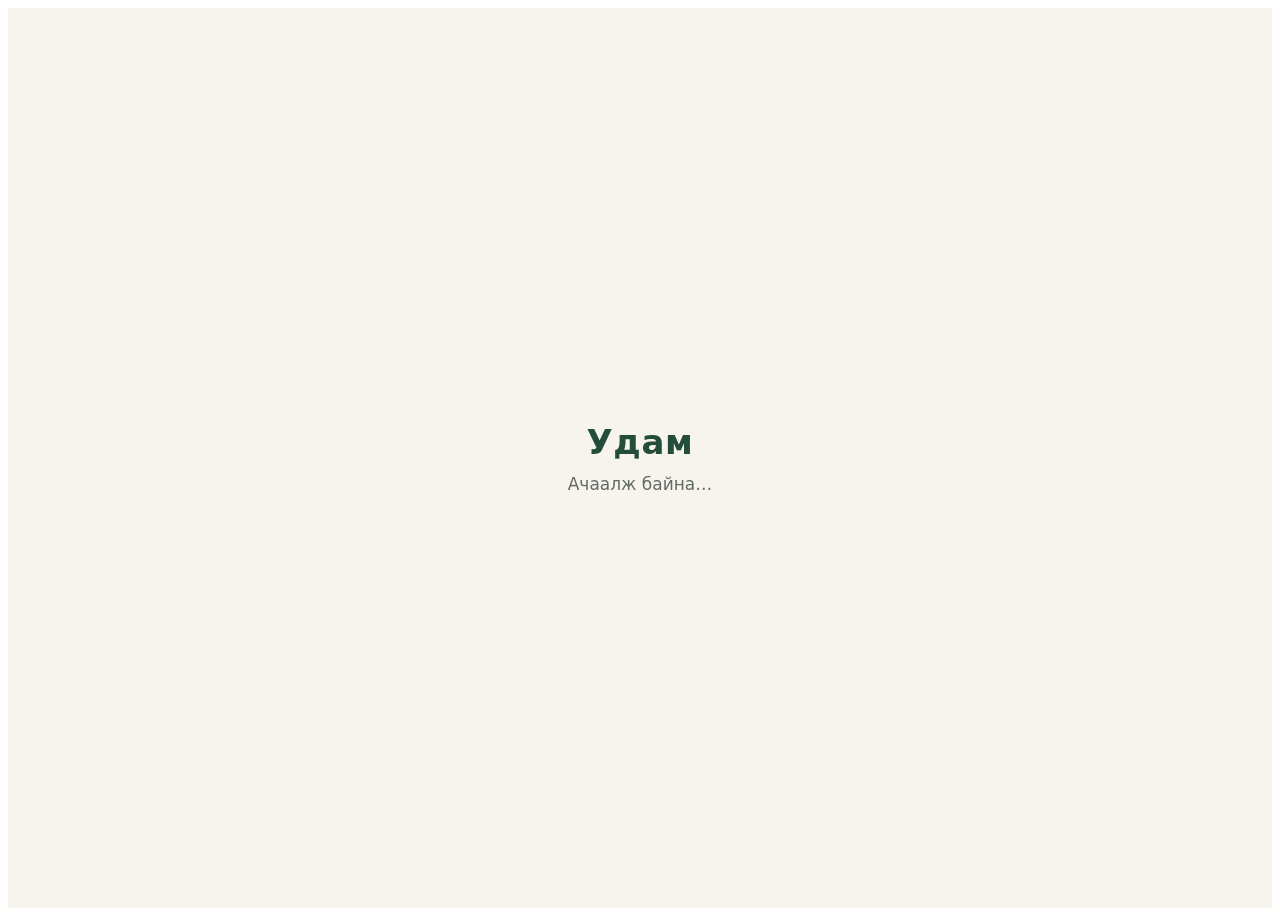
